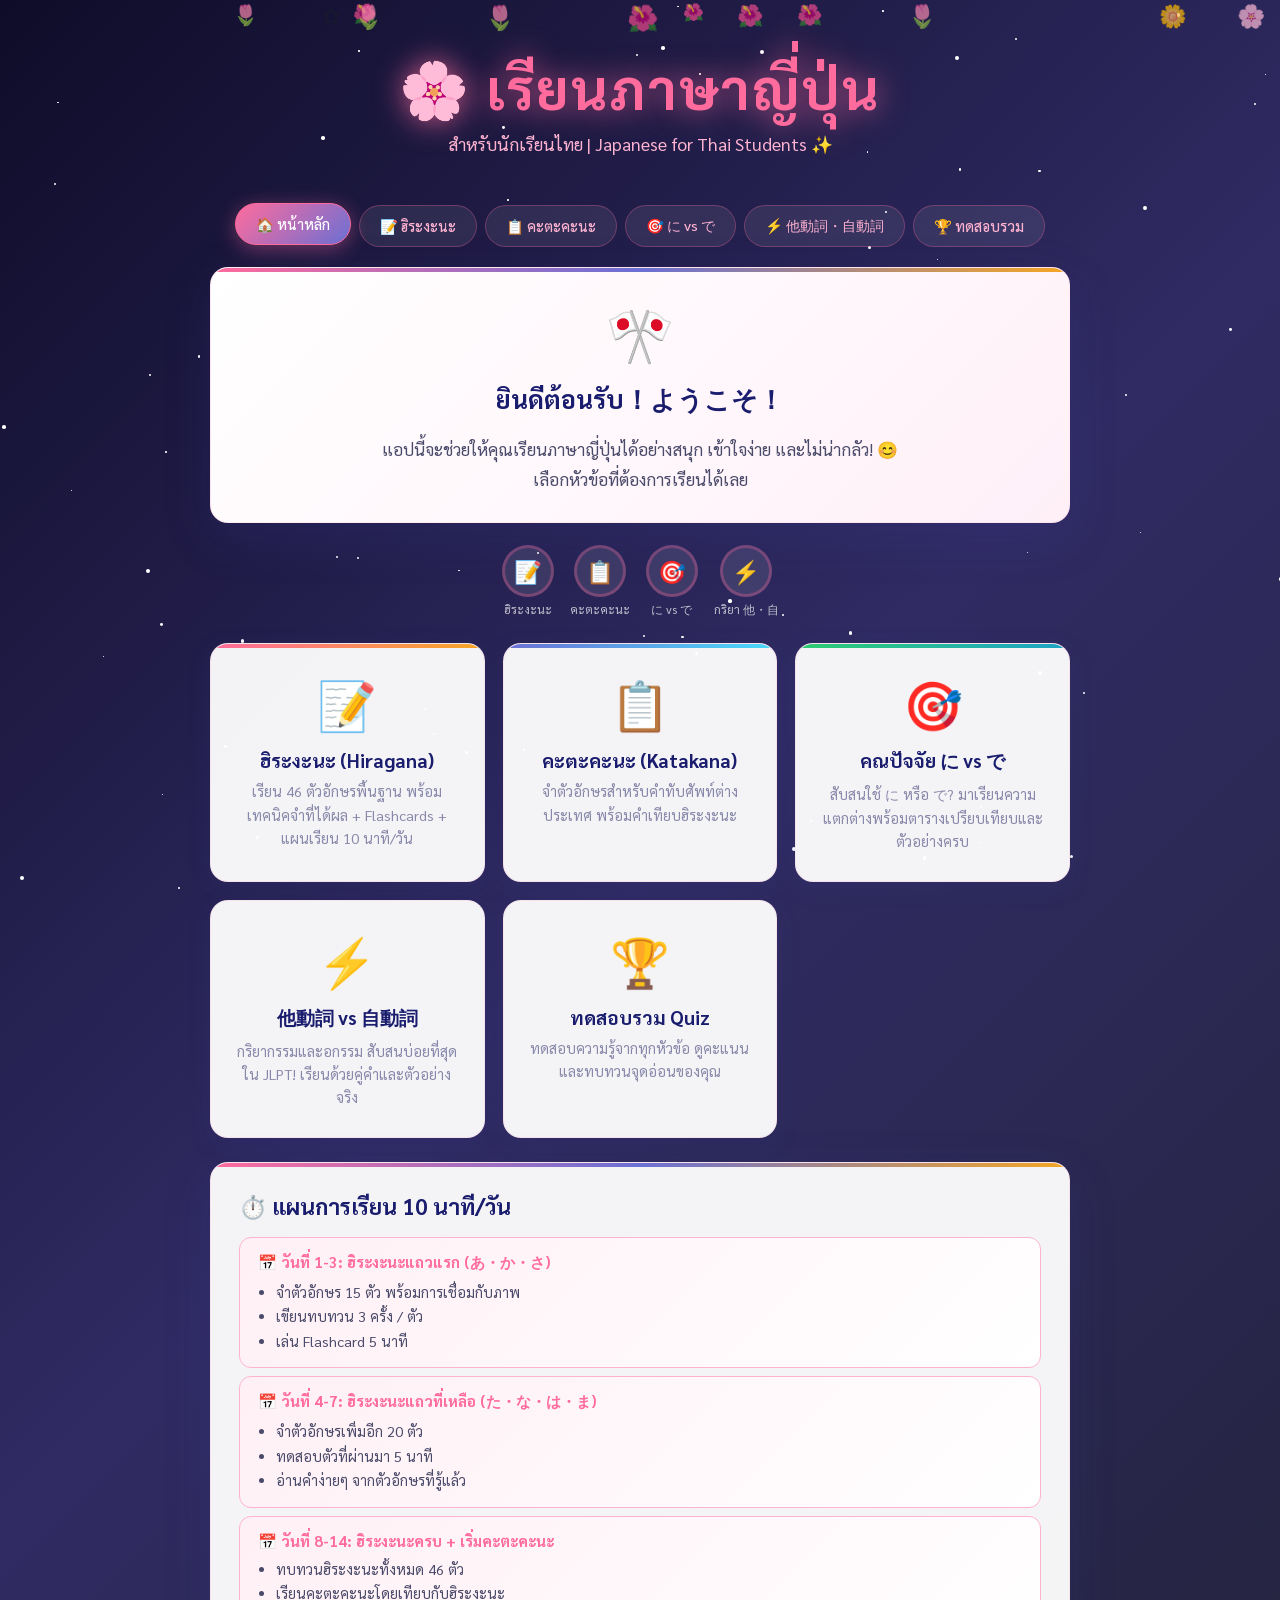
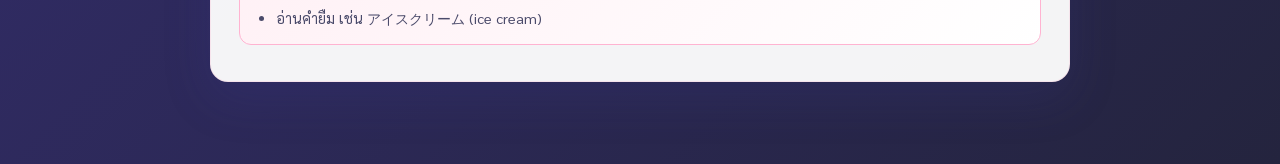
==== index.html @ fae82754 "init" ====
<!DOCTYPE html>
<html lang="th">
<head>
<meta charset="UTF-8">
<meta name="viewport" content="width=device-width, initial-scale=1.0">
<title>🌸 เรียนภาษาญี่ปุ่น - Japanese for Thai Students</title>
<link href="https://fonts.googleapis.com/css2?family=Noto+Sans+Thai:wght@300;400;500;600;700&family=Noto+Sans+JP:wght@300;400;500;700&family=Sarabun:wght@300;400;500;600;700&display=swap" rel="stylesheet">
<style>
  :root {
    --sakura: #FF6B9D;
    --sakura-light: #FFB3D1;
    --sakura-pale: #FFF0F5;
    --indigo: #3B3F99;
    --indigo-deep: #1A1D6E;
    --indigo-light: #6B70D4;
    --gold: #F5A623;
    --gold-light: #FDD57E;
    --jade: #2ECC71;
    --jade-light: #A8F0C6;
    --coral: #FF6348;
    --sky: #48DBFB;
    --sky-dark: #1BA3C6;
    --cream: #FFFDF7;
    --text-dark: #1A1A2E;
    --text-mid: #4A4A6A;
    --text-light: #8888AA;
    --white: #FFFFFF;
    --shadow-sm: 0 2px 8px rgba(59,63,153,0.10);
    --shadow-md: 0 6px 24px rgba(59,63,153,0.14);
    --shadow-lg: 0 16px 48px rgba(59,63,153,0.18);
    --radius: 18px;
    --radius-sm: 10px;
  }

  * { margin: 0; padding: 0; box-sizing: border-box; }

  body {
    font-family: 'Sarabun', 'Noto Sans Thai', sans-serif;
    background: linear-gradient(135deg, #0F0C29 0%, #302B63 50%, #24243e 100%);
    min-height: 100vh;
    color: var(--text-dark);
    overflow-x: hidden;
  }

  /* ===== STARS BACKGROUND ===== */
  .stars {
    position: fixed;
    top: 0; left: 0;
    width: 100%; height: 100%;
    pointer-events: none;
    z-index: 0;
  }
  .star {
    position: absolute;
    background: white;
    border-radius: 50%;
    animation: twinkle var(--d, 3s) ease-in-out infinite alternate;
  }

  @keyframes twinkle {
    0% { opacity: 0.1; transform: scale(1); }
    100% { opacity: 0.9; transform: scale(1.4); }
  }

  /* ===== SAKURA PETALS ===== */
  .petal {
    position: fixed;
    font-size: 18px;
    animation: fall linear infinite;
    pointer-events: none;
    z-index: 1;
    opacity: 0.7;
  }
  @keyframes fall {
    0% { transform: translateY(-60px) rotate(0deg); opacity: 0.8; }
    100% { transform: translateY(110vh) rotate(360deg); opacity: 0; }
  }

  /* ===== MAIN LAYOUT ===== */
  .app {
    position: relative;
    z-index: 2;
    min-height: 100vh;
  }

  /* ===== HEADER ===== */
  header {
    text-align: center;
    padding: 50px 20px 30px;
    animation: fadeInDown 0.8s ease;
  }

  @keyframes fadeInDown {
    from { opacity: 0; transform: translateY(-30px); }
    to { opacity: 1; transform: translateY(0); }
  }

  .logo {
    font-size: clamp(2rem, 5vw, 3.5rem);
    font-weight: 700;
    color: var(--white);
    text-shadow: 0 0 30px rgba(255,107,157,0.8);
    letter-spacing: 2px;
    margin-bottom: 8px;
  }
  .logo span { color: var(--sakura); }

  .subtitle {
    color: var(--sakura-light);
    font-size: 1.1rem;
    margin-bottom: 20px;
    font-weight: 400;
  }

  /* ===== NAVIGATION TABS ===== */
  .nav-tabs {
    display: flex;
    justify-content: center;
    gap: 8px;
    padding: 0 20px 20px;
    flex-wrap: wrap;
    animation: fadeIn 1s ease 0.3s both;
  }

  @keyframes fadeIn {
    from { opacity: 0; transform: translateY(20px); }
    to { opacity: 1; transform: translateY(0); }
  }

  .tab-btn {
    background: rgba(255,255,255,0.08);
    border: 1.5px solid rgba(255,107,157,0.3);
    color: var(--sakura-light);
    padding: 10px 20px;
    border-radius: 50px;
    cursor: pointer;
    font-family: 'Sarabun', sans-serif;
    font-size: 0.9rem;
    font-weight: 500;
    transition: all 0.3s ease;
    backdrop-filter: blur(8px);
    white-space: nowrap;
  }
  .tab-btn:hover, .tab-btn.active {
    background: linear-gradient(135deg, var(--sakura), var(--indigo-light));
    border-color: var(--sakura);
    color: white;
    box-shadow: 0 4px 20px rgba(255,107,157,0.4);
    transform: translateY(-2px);
  }

  /* ===== CONTENT SECTIONS ===== */
  .content {
    padding: 0 20px 60px;
    max-width: 900px;
    margin: 0 auto;
  }

  .section {
    display: none;
    animation: sectionIn 0.5s ease;
  }
  .section.active { display: block; }

  @keyframes sectionIn {
    from { opacity: 0; transform: translateY(20px); }
    to { opacity: 1; transform: translateY(0); }
  }

  /* ===== CARD ===== */
  .card {
    background: rgba(255,255,255,0.95);
    border-radius: var(--radius);
    padding: 28px;
    margin-bottom: 22px;
    box-shadow: var(--shadow-lg);
    border: 1px solid rgba(255,107,157,0.12);
    position: relative;
    overflow: hidden;
  }
  .card::before {
    content: '';
    position: absolute;
    top: 0; left: 0;
    width: 100%; height: 4px;
    background: linear-gradient(90deg, var(--sakura), var(--indigo-light), var(--gold));
  }

  .card-title {
    font-size: 1.4rem;
    font-weight: 700;
    color: var(--indigo-deep);
    margin-bottom: 16px;
    display: flex;
    align-items: center;
    gap: 10px;
  }

  .card-subtitle {
    font-size: 1.05rem;
    color: var(--text-mid);
    font-weight: 600;
    margin: 16px 0 10px;
  }

  p { color: var(--text-mid); line-height: 1.8; margin-bottom: 10px; font-size: 1rem; }

  /* ===== HIRAGANA / KATAKANA CHART ===== */
  .kana-grid {
    display: grid;
    grid-template-columns: repeat(auto-fill, minmax(64px, 1fr));
    gap: 8px;
    margin: 16px 0;
  }

  .kana-cell {
    background: linear-gradient(135deg, var(--sakura-pale), #fff);
    border: 1.5px solid var(--sakura-light);
    border-radius: 12px;
    padding: 10px 4px 6px;
    text-align: center;
    cursor: pointer;
    transition: all 0.25s ease;
    position: relative;
  }
  .kana-cell:hover {
    background: linear-gradient(135deg, var(--sakura), #FF8EC7);
    color: white;
    transform: scale(1.12);
    box-shadow: 0 6px 18px rgba(255,107,157,0.4);
    z-index: 5;
  }
  .kana-cell .jp {
    font-family: 'Noto Sans JP', sans-serif;
    font-size: 1.5rem;
    display: block;
    line-height: 1;
    color: var(--indigo-deep);
    font-weight: 500;
  }
  .kana-cell:hover .jp { color: white; }
  .kana-cell .rom {
    font-size: 0.7rem;
    color: var(--sakura);
    font-weight: 600;
    margin-top: 2px;
    display: block;
  }
  .kana-cell:hover .rom { color: rgba(255,255,255,0.9); }

  .kana-group-label {
    font-size: 0.8rem;
    font-weight: 700;
    color: var(--indigo);
    text-transform: uppercase;
    letter-spacing: 1px;
    margin: 18px 0 6px;
    padding: 4px 10px;
    background: var(--sakura-pale);
    border-radius: 6px;
    display: inline-block;
  }

  /* ===== FLASHCARD ===== */
  .flashcard-area {
    display: flex;
    flex-direction: column;
    align-items: center;
    gap: 18px;
    padding: 10px 0;
  }

  .flashcard {
    width: 100%;
    max-width: 320px;
    height: 200px;
    perspective: 1000px;
    cursor: pointer;
  }
  .flashcard-inner {
    position: relative;
    width: 100%;
    height: 100%;
    transition: transform 0.6s ease;
    transform-style: preserve-3d;
  }
  .flashcard.flipped .flashcard-inner {
    transform: rotateY(180deg);
  }
  .flashcard-front, .flashcard-back {
    position: absolute;
    width: 100%;
    height: 100%;
    backface-visibility: hidden;
    border-radius: 18px;
    display: flex;
    flex-direction: column;
    align-items: center;
    justify-content: center;
    box-shadow: var(--shadow-md);
  }
  .flashcard-front {
    background: linear-gradient(135deg, var(--sakura), var(--indigo-light));
    color: white;
  }
  .flashcard-back {
    background: linear-gradient(135deg, var(--indigo), var(--indigo-deep));
    color: white;
    transform: rotateY(180deg);
  }
  .flashcard-front .jp-big {
    font-family: 'Noto Sans JP', sans-serif;
    font-size: 5rem;
    font-weight: 300;
    line-height: 1;
  }
  .flashcard-back .rom-big {
    font-size: 2.4rem;
    font-weight: 700;
    margin-bottom: 8px;
    color: var(--gold-light);
  }
  .flashcard-back .meaning {
    font-size: 1rem;
    color: rgba(255,255,255,0.8);
  }
  .flashcard-hint {
    font-size: 0.8rem;
    color: rgba(255,255,255,0.6);
    margin-top: 10px;
  }

  .fc-controls {
    display: flex;
    gap: 12px;
    flex-wrap: wrap;
    justify-content: center;
  }

  .progress-bar-wrap {
    width: 100%;
    max-width: 320px;
    background: rgba(0,0,0,0.08);
    border-radius: 8px;
    height: 8px;
    overflow: hidden;
  }
  .progress-bar-fill {
    height: 100%;
    background: linear-gradient(90deg, var(--sakura), var(--gold));
    border-radius: 8px;
    transition: width 0.4s ease;
  }
  .fc-count { font-size: 0.9rem; color: var(--text-light); }

  /* ===== TABLE ===== */
  .compare-table {
    width: 100%;
    border-collapse: collapse;
    margin: 16px 0;
    font-size: 0.95rem;
  }
  .compare-table th {
    background: linear-gradient(135deg, var(--indigo), var(--indigo-light));
    color: white;
    padding: 12px 16px;
    text-align: left;
    font-weight: 600;
    font-size: 0.95rem;
  }
  .compare-table th:first-child { border-radius: 10px 0 0 0; }
  .compare-table th:last-child { border-radius: 0 10px 0 0; }
  .compare-table td {
    padding: 11px 16px;
    border-bottom: 1px solid rgba(59,63,153,0.08);
    color: var(--text-mid);
    vertical-align: top;
    line-height: 1.7;
  }
  .compare-table tr:nth-child(even) td { background: var(--sakura-pale); }
  .compare-table tr:hover td { background: #FFF0F5; }
  .jp-text {
    font-family: 'Noto Sans JP', sans-serif;
    color: var(--indigo-deep);
    font-weight: 500;
    font-size: 1.05rem;
  }
  .highlight-ni {
    background: linear-gradient(135deg, #FFE0EC, #FFB3D1);
    color: var(--sakura);
    font-weight: 700;
    padding: 2px 8px;
    border-radius: 6px;
    font-family: 'Noto Sans JP', sans-serif;
  }
  .highlight-de {
    background: linear-gradient(135deg, #E0EBFF, #B3C8FF);
    color: var(--indigo);
    font-weight: 700;
    padding: 2px 8px;
    border-radius: 6px;
    font-family: 'Noto Sans JP', sans-serif;
  }
  .highlight-wo {
    background: linear-gradient(135deg, #E0FFF0, #A8F0C6);
    color: #1a7a4a;
    font-weight: 700;
    padding: 2px 8px;
    border-radius: 6px;
    font-family: 'Noto Sans JP', sans-serif;
  }
  .highlight-ga {
    background: linear-gradient(135deg, #FFF3E0, #FFD79A);
    color: #a05000;
    font-weight: 700;
    padding: 2px 8px;
    border-radius: 6px;
    font-family: 'Noto Sans JP', sans-serif;
  }

  /* ===== EXAMPLE SENTENCE BOX ===== */
  .example-box {
    background: linear-gradient(135deg, #F8F0FF, #EEF0FF);
    border-left: 4px solid var(--indigo-light);
    border-radius: 0 12px 12px 0;
    padding: 14px 18px;
    margin: 10px 0;
  }
  .example-box .jp-sent {
    font-family: 'Noto Sans JP', sans-serif;
    font-size: 1.2rem;
    color: var(--indigo-deep);
    font-weight: 500;
    display: block;
    margin-bottom: 4px;
  }
  .example-box .romaji {
    font-size: 0.9rem;
    color: var(--sakura);
    font-weight: 600;
    display: block;
    margin-bottom: 4px;
  }
  .example-box .thai-meaning {
    font-size: 0.95rem;
    color: var(--text-mid);
    display: block;
  }

  /* ===== TIP BOX ===== */
  .tip-box {
    background: linear-gradient(135deg, #FFFBEA, #FFF3C4);
    border: 1.5px solid var(--gold);
    border-radius: 12px;
    padding: 14px 18px;
    margin: 12px 0;
    display: flex;
    gap: 10px;
    align-items: flex-start;
  }
  .tip-icon { font-size: 1.3rem; flex-shrink: 0; margin-top: 2px; }
  .tip-content { font-size: 0.95rem; color: var(--text-mid); line-height: 1.7; }

  .warning-box {
    background: linear-gradient(135deg, #FFF5F5, #FFE0E0);
    border: 1.5px solid #FF6B6B;
    border-radius: 12px;
    padding: 14px 18px;
    margin: 12px 0;
    display: flex;
    gap: 10px;
    align-items: flex-start;
  }

  /* ===== QUIZ ===== */
  .quiz-card {
    background: linear-gradient(135deg, var(--indigo-deep), var(--indigo));
    border-radius: var(--radius);
    padding: 28px;
    margin-bottom: 16px;
    color: white;
  }
  .quiz-question {
    font-size: 1.2rem;
    font-weight: 600;
    margin-bottom: 20px;
    line-height: 1.6;
    color: white;
  }
  .quiz-jp {
    font-family: 'Noto Sans JP', sans-serif;
    font-size: 1.6rem;
    color: var(--gold-light);
    display: block;
    margin: 8px 0 4px;
  }
  .quiz-options {
    display: grid;
    grid-template-columns: 1fr 1fr;
    gap: 10px;
    margin-top: 16px;
  }
  .quiz-opt {
    background: rgba(255,255,255,0.1);
    border: 1.5px solid rgba(255,255,255,0.25);
    color: white;
    padding: 12px 16px;
    border-radius: 10px;
    cursor: pointer;
    font-family: 'Sarabun', sans-serif;
    font-size: 1rem;
    transition: all 0.2s ease;
    text-align: left;
    line-height: 1.5;
  }
  .quiz-opt:hover:not(:disabled) {
    background: rgba(255,107,157,0.3);
    border-color: var(--sakura);
    transform: translateY(-1px);
  }
  .quiz-opt.correct {
    background: rgba(46,204,113,0.3);
    border-color: var(--jade);
  }
  .quiz-opt.wrong {
    background: rgba(255,99,72,0.3);
    border-color: var(--coral);
  }
  .quiz-feedback {
    margin-top: 14px;
    padding: 12px 16px;
    border-radius: 10px;
    font-size: 0.95rem;
    line-height: 1.6;
    display: none;
  }
  .quiz-feedback.show { display: block; }
  .quiz-feedback.correct-fb {
    background: rgba(46,204,113,0.2);
    border: 1px solid var(--jade);
    color: #a8f0c6;
  }
  .quiz-feedback.wrong-fb {
    background: rgba(255,99,72,0.2);
    border: 1px solid var(--coral);
    color: #ffc4bc;
  }

  .quiz-score-display {
    text-align: center;
    padding: 20px;
    background: linear-gradient(135deg, var(--sakura), var(--indigo-light));
    border-radius: var(--radius);
    color: white;
    margin-bottom: 16px;
  }
  .score-number {
    font-size: 3rem;
    font-weight: 700;
    display: block;
  }

  /* ===== BUTTONS ===== */
  .btn {
    display: inline-flex;
    align-items: center;
    gap: 8px;
    padding: 12px 24px;
    border-radius: 50px;
    border: none;
    cursor: pointer;
    font-family: 'Sarabun', sans-serif;
    font-size: 1rem;
    font-weight: 600;
    transition: all 0.3s ease;
    text-decoration: none;
  }
  .btn-primary {
    background: linear-gradient(135deg, var(--sakura), #FF4499);
    color: white;
    box-shadow: 0 4px 16px rgba(255,107,157,0.4);
  }
  .btn-primary:hover {
    transform: translateY(-2px);
    box-shadow: 0 8px 24px rgba(255,107,157,0.55);
  }
  .btn-secondary {
    background: linear-gradient(135deg, var(--indigo), var(--indigo-light));
    color: white;
    box-shadow: 0 4px 16px rgba(59,63,153,0.3);
  }
  .btn-secondary:hover {
    transform: translateY(-2px);
    box-shadow: 0 8px 24px rgba(59,63,153,0.4);
  }
  .btn-outline {
    background: transparent;
    border: 2px solid var(--sakura-light);
    color: var(--text-mid);
  }
  .btn-outline:hover {
    background: var(--sakura-pale);
    border-color: var(--sakura);
  }

  /* ===== VERB PAIR GRID ===== */
  .verb-pair {
    display: grid;
    grid-template-columns: 1fr 1fr;
    gap: 10px;
    margin: 10px 0;
  }
  .verb-box {
    border-radius: 12px;
    padding: 14px;
    text-align: center;
  }
  .verb-box.transitive {
    background: linear-gradient(135deg, #FFE0EC, #FFB3D1);
    border: 1.5px solid var(--sakura);
  }
  .verb-box.intransitive {
    background: linear-gradient(135deg, #E0EBFF, #B3C8FF);
    border: 1.5px solid var(--indigo-light);
  }
  .verb-box .vb-label {
    font-size: 0.75rem;
    font-weight: 700;
    letter-spacing: 1px;
    margin-bottom: 6px;
    display: block;
  }
  .verb-box.transitive .vb-label { color: var(--sakura); }
  .verb-box.intransitive .vb-label { color: var(--indigo); }
  .verb-box .vb-jp {
    font-family: 'Noto Sans JP', sans-serif;
    font-size: 1.6rem;
    color: var(--indigo-deep);
    display: block;
    margin-bottom: 4px;
  }
  .verb-box .vb-rom {
    font-size: 0.8rem;
    color: var(--text-mid);
    display: block;
  }
  .verb-box .vb-meaning {
    font-size: 0.85rem;
    color: var(--text-mid);
    display: block;
    margin-top: 4px;
  }

  /* ===== BADGE ===== */
  .badge {
    display: inline-block;
    padding: 3px 10px;
    border-radius: 20px;
    font-size: 0.78rem;
    font-weight: 700;
    letter-spacing: 0.5px;
  }
  .badge-ni { background: var(--sakura-pale); color: var(--sakura); border: 1px solid var(--sakura-light); }
  .badge-de { background: #EEF0FF; color: var(--indigo); border: 1px solid var(--indigo-light); }
  .badge-jlpt { background: linear-gradient(135deg, var(--gold-light), #FFE599); color: #7a5500; border: 1px solid var(--gold); }

  /* ===== PROGRESS TRACKER ===== */
  .topic-progress {
    display: flex;
    justify-content: center;
    gap: 16px;
    margin-bottom: 20px;
    flex-wrap: wrap;
  }
  .tp-item {
    display: flex;
    flex-direction: column;
    align-items: center;
    gap: 4px;
    cursor: pointer;
    transition: all 0.3s ease;
  }
  .tp-circle {
    width: 52px;
    height: 52px;
    border-radius: 50%;
    display: flex;
    align-items: center;
    justify-content: center;
    font-size: 1.4rem;
    transition: all 0.3s ease;
    border: 3px solid transparent;
  }
  .tp-item.done .tp-circle {
    background: linear-gradient(135deg, var(--jade), #27ae60);
    border-color: var(--jade);
    box-shadow: 0 4px 16px rgba(46,204,113,0.4);
  }
  .tp-item:not(.done) .tp-circle {
    background: rgba(255,255,255,0.1);
    border-color: rgba(255,107,157,0.3);
  }
  .tp-label { font-size: 0.75rem; color: rgba(255,255,255,0.7); text-align: center; max-width: 70px; }

  /* ===== DAILY STUDY PLAN ===== */
  .study-day {
    background: linear-gradient(135deg, var(--sakura-pale), #fff);
    border: 1.5px solid var(--sakura-light);
    border-radius: 12px;
    padding: 14px 18px;
    margin: 8px 0;
  }
  .study-day-title {
    font-weight: 700;
    color: var(--sakura);
    font-size: 0.95rem;
    margin-bottom: 6px;
    display: flex;
    align-items: center;
    gap: 6px;
  }
  .study-day ul { padding-left: 18px; }
  .study-day ul li { color: var(--text-mid); font-size: 0.9rem; line-height: 1.7; }

  /* ===== WRITING STROKE ORDER ===== */
  .stroke-grid {
    display: flex;
    gap: 12px;
    flex-wrap: wrap;
    margin: 12px 0;
  }
  .stroke-card {
    width: 90px;
    background: linear-gradient(135deg, #fff, var(--sakura-pale));
    border: 1.5px solid var(--sakura-light);
    border-radius: 12px;
    padding: 12px 8px;
    text-align: center;
    cursor: pointer;
    transition: all 0.3s ease;
  }
  .stroke-card:hover {
    transform: scale(1.08);
    box-shadow: 0 6px 20px rgba(255,107,157,0.3);
    background: linear-gradient(135deg, var(--sakura), #FF8EC7);
    border-color: var(--sakura);
  }
  .stroke-card:hover * { color: white !important; }
  .stroke-card .sc-jp {
    font-family: 'Noto Sans JP', sans-serif;
    font-size: 2.5rem;
    display: block;
    color: var(--indigo-deep);
  }
  .stroke-card .sc-rom { font-size: 0.85rem; color: var(--sakura); font-weight: 600; }
  .stroke-card .sc-word { font-size: 0.75rem; color: var(--text-light); }

  /* ===== PARTICLE DIAGRAM ===== */
  .particle-diagram {
    display: flex;
    align-items: stretch;
    gap: 12px;
    margin: 16px 0;
    flex-wrap: wrap;
  }
  .pd-box {
    flex: 1;
    min-width: 200px;
    border-radius: 14px;
    padding: 18px;
    position: relative;
  }
  .pd-ni {
    background: linear-gradient(135deg, #FFF0F5, #FFD6E8);
    border: 2px solid var(--sakura);
  }
  .pd-de {
    background: linear-gradient(135deg, #EEF0FF, #D6DCFF);
    border: 2px solid var(--indigo-light);
  }
  .pd-title {
    font-size: 2rem;
    font-family: 'Noto Sans JP', sans-serif;
    font-weight: 700;
    display: block;
    margin-bottom: 4px;
  }
  .pd-ni .pd-title { color: var(--sakura); }
  .pd-de .pd-title { color: var(--indigo); }
  .pd-rom { font-size: 0.85rem; color: var(--text-light); margin-bottom: 10px; display: block; }
  .pd-uses li {
    font-size: 0.88rem;
    color: var(--text-mid);
    line-height: 1.7;
    margin-bottom: 3px;
  }

  /* ===== ANIMATIONS ===== */
  @keyframes bounce {
    0%,100% { transform: translateY(0); }
    50% { transform: translateY(-8px); }
  }
  .bounce { animation: bounce 2s ease infinite; }

  @keyframes pulse {
    0%,100% { opacity: 1; }
    50% { opacity: 0.6; }
  }

  .emoji-big { font-size: 2rem; }

  /* ===== RESPONSIVE ===== */
  @media (max-width: 600px) {
    .quiz-options { grid-template-columns: 1fr; }
    .verb-pair { grid-template-columns: 1fr; }
    .particle-diagram { flex-direction: column; }
    .kana-grid { grid-template-columns: repeat(auto-fill, minmax(52px, 1fr)); }
  }

  /* ===== SCROLLBAR ===== */
  ::-webkit-scrollbar { width: 6px; }
  ::-webkit-scrollbar-track { background: transparent; }
  ::-webkit-scrollbar-thumb { background: var(--sakura); border-radius: 3px; }

  /* ===== VISUAL ASSOCIATION BOX ===== */
  .assoc-box {
    display: flex;
    align-items: center;
    gap: 16px;
    background: linear-gradient(135deg, #FFF9F0, #FFF3E0);
    border: 1.5px solid var(--gold);
    border-radius: 14px;
    padding: 14px 18px;
    margin: 10px 0;
  }
  .assoc-jp {
    font-family: 'Noto Sans JP', sans-serif;
    font-size: 3rem;
    color: var(--indigo-deep);
    line-height: 1;
    min-width: 60px;
    text-align: center;
  }
  .assoc-desc { flex: 1; }
  .assoc-desc .assoc-title { font-weight: 700; color: var(--gold); margin-bottom: 4px; font-size: 0.95rem; }
  .assoc-desc p { font-size: 0.9rem; color: var(--text-mid); margin: 0; }

  .section-divider {
    height: 2px;
    background: linear-gradient(90deg, transparent, var(--sakura-light), transparent);
    margin: 24px 0;
    border-radius: 2px;
  }

  .home-grid {
    display: grid;
    grid-template-columns: repeat(auto-fit, minmax(240px, 1fr));
    gap: 18px;
    margin: 24px 0;
  }
  .home-card {
    background: rgba(255,255,255,0.95);
    border-radius: var(--radius);
    padding: 28px 22px;
    text-align: center;
    cursor: pointer;
    transition: all 0.3s ease;
    box-shadow: var(--shadow-md);
    border: 1px solid rgba(255,107,157,0.12);
    position: relative;
    overflow: hidden;
  }
  .home-card::before {
    content: '';
    position: absolute;
    top: 0; left: 0; right: 0; height: 4px;
  }
  .home-card:nth-child(1)::before { background: linear-gradient(90deg, var(--sakura), var(--gold)); }
  .home-card:nth-child(2)::before { background: linear-gradient(90deg, var(--indigo-light), var(--sky)); }
  .home-card:nth-child(3)::before { background: linear-gradient(90deg, var(--jade), var(--sky-dark)); }
  .home-card:hover {
    transform: translateY(-6px);
    box-shadow: var(--shadow-lg);
  }
  .home-card .hc-icon { font-size: 3rem; margin-bottom: 12px; display: block; }
  .home-card .hc-title { font-size: 1.2rem; font-weight: 700; color: var(--indigo-deep); margin-bottom: 8px; }
  .home-card .hc-desc { font-size: 0.9rem; color: var(--text-light); line-height: 1.6; }

</style>
</head>
<body>

<!-- Stars -->
<div class="stars" id="stars"></div>

<!-- Petals -->
<div id="petals"></div>

<div class="app">
  <header>
    <div class="logo">🌸 <span>เรียนภาษาญี่ปุ่น</span></div>
    <div class="subtitle">สำหรับนักเรียนไทย | Japanese for Thai Students ✨</div>
  </header>

  <!-- NAV TABS -->
  <div class="nav-tabs">
    <button class="tab-btn active" onclick="showSection('home')">🏠 หน้าหลัก</button>
    <button class="tab-btn" onclick="showSection('hiragana')">📝 ฮิระงะนะ</button>
    <button class="tab-btn" onclick="showSection('katakana')">📋 คะตะคะนะ</button>
    <button class="tab-btn" onclick="showSection('particles')">🎯 に vs で</button>
    <button class="tab-btn" onclick="showSection('verbs')">⚡ 他動詞・自動詞</button>
    <button class="tab-btn" onclick="showSection('quiz')">🏆 ทดสอบรวม</button>
  </div>

  <div class="content">

    <!-- ============ HOME ============ -->
    <div class="section active" id="home">
      <div class="card" style="text-align:center; background: linear-gradient(135deg, #fff, #FFF0F8);">
        <div style="font-size:3.5rem; margin-bottom:12px;">🎌</div>
        <div class="card-title" style="justify-content:center; font-size:1.6rem;">ยินดีต้อนรับ！ようこそ！</div>
        <p style="font-size:1.05rem; max-width:560px; margin:0 auto;">แอปนี้จะช่วยให้คุณเรียนภาษาญี่ปุ่นได้อย่างสนุก เข้าใจง่าย และไม่น่ากลัว! 😊<br>เลือกหัวข้อที่ต้องการเรียนได้เลย</p>
      </div>

      <!-- Progress -->
      <div class="topic-progress" id="topicProgress">
        <div class="tp-item" onclick="showSection('hiragana')">
          <div class="tp-circle">📝</div>
          <div class="tp-label">ฮิระงะนะ</div>
        </div>
        <div class="tp-item" onclick="showSection('katakana')">
          <div class="tp-circle">📋</div>
          <div class="tp-label">คะตะคะนะ</div>
        </div>
        <div class="tp-item" onclick="showSection('particles')">
          <div class="tp-circle">🎯</div>
          <div class="tp-label">に vs で</div>
        </div>
        <div class="tp-item" onclick="showSection('verbs')">
          <div class="tp-circle">⚡</div>
          <div class="tp-label">กริยา 他・自</div>
        </div>
      </div>

      <div class="home-grid">
        <div class="home-card" onclick="showSection('hiragana')">
          <span class="hc-icon">📝</span>
          <div class="hc-title">ฮิระงะนะ (Hiragana)</div>
          <div class="hc-desc">เรียน 46 ตัวอักษรพื้นฐาน พร้อมเทคนิคจำที่ได้ผล + Flashcards + แผนเรียน 10 นาที/วัน</div>
        </div>
        <div class="home-card" onclick="showSection('katakana')">
          <span class="hc-icon">📋</span>
          <div class="hc-title">คะตะคะนะ (Katakana)</div>
          <div class="hc-desc">จำตัวอักษรสำหรับคำทับศัพท์ต่างประเทศ พร้อมคำเทียบฮิระงะนะ</div>
        </div>
        <div class="home-card" onclick="showSection('particles')">
          <span class="hc-icon">🎯</span>
          <div class="hc-title">คณปัจจัย に vs で</div>
          <div class="hc-desc">สับสนใช้ に หรือ で? มาเรียนความแตกต่างพร้อมตารางเปรียบเทียบและตัวอย่างครบ</div>
        </div>
        <div class="home-card" onclick="showSection('verbs')">
          <span class="hc-icon">⚡</span>
          <div class="hc-title">他動詞 vs 自動詞</div>
          <div class="hc-desc">กริยากรรมและอกรรม สับสนบ่อยที่สุดใน JLPT! เรียนด้วยคู่คำและตัวอย่างจริง</div>
        </div>
        <div class="home-card" onclick="showSection('quiz')">
          <span class="hc-icon">🏆</span>
          <div class="hc-title">ทดสอบรวม Quiz</div>
          <div class="hc-desc">ทดสอบความรู้จากทุกหัวข้อ ดูคะแนน และทบทวนจุดอ่อนของคุณ</div>
        </div>
      </div>

      <div class="card">
        <div class="card-title">⏱️ แผนการเรียน 10 นาที/วัน</div>
        <div class="study-day">
          <div class="study-day-title">📅 วันที่ 1-3: ฮิระงะนะแถวแรก (あ・か・さ)</div>
          <ul>
            <li>จำตัวอักษร 15 ตัว พร้อมการเชื่อมกับภาพ</li>
            <li>เขียนทบทวน 3 ครั้ง / ตัว</li>
            <li>เล่น Flashcard 5 นาที</li>
          </ul>
        </div>
        <div class="study-day">
          <div class="study-day-title">📅 วันที่ 4-7: ฮิระงะนะแถวที่เหลือ (た・な・は・ま)</div>
          <ul>
            <li>จำตัวอักษรเพิ่มอีก 20 ตัว</li>
            <li>ทดสอบตัวที่ผ่านมา 5 นาที</li>
            <li>อ่านคำง่ายๆ จากตัวอักษรที่รู้แล้ว</li>
          </ul>
        </div>
        <div class="study-day">
          <div class="study-day-title">📅 วันที่ 8-14: ฮิระงะนะครบ + เริ่มคะตะคะนะ</div>
          <ul>
            <li>ทบทวนฮิระงะนะทั้งหมด 46 ตัว</li>
            <li>เรียนคะตะคะนะโดยเทียบกับฮิระงะนะ</li>
            <li>อ่านคำยืม เช่น アイスクリーム (ice cream)</li>
          </ul>
        </div>
      </div>
    </div>

    <!-- ============ HIRAGANA ============ -->
    <div class="section" id="hiragana">
      <div class="card">
        <div class="card-title">📝 ฮิระงะนะ (Hiragana) - ひらがな</div>
        <p>ฮิระงะนะเป็นอักษรญี่ปุ่นพื้นฐานที่สุด ใช้เขียนคำภาษาญี่ปุ่นแท้ๆ เช่น คำกริยา คำคุณศัพท์ และอนุภาค มี <strong>46 ตัวอักษรหลัก</strong> ซึ่งแทนเสียงพยางค์</p>
        <div class="tip-box">
          <div class="tip-icon">💡</div>
          <div class="tip-content"><strong>เทคนิคจำง่าย:</strong> เรียนทีละ 5 ตัว แล้วทบทวนก่อนเรียนตัวใหม่ สมองจะจำได้ดีกว่าเรียนทีเดียวทั้งหมด!</div>
        </div>
      </div>

      <!-- Visual Associations -->
      <div class="card">
        <div class="card-title">🧠 เทคนิคจำด้วยภาพ (Visual Mnemonics)</div>
        <p>เชื่อมรูปตัวอักษรกับภาพหรือสิ่งที่คุ้นเคย จะช่วยให้จำได้นาน!</p>

        <div class="assoc-box">
          <div class="assoc-jp">あ</div>
          <div class="assoc-desc">
            <div class="assoc-title">あ = "a" | จำว่า: คนกำลังอ้าปาก</div>
            <p>รูปตัวอักษรดูเหมือนคนนั่งและอ้าปากพูดว่า "อา" ลองพูดเสียง <strong>"a"</strong> แล้วจินตนาการตามเลย!</p>
          </div>
        </div>
        <div class="assoc-box">
          <div class="assoc-jp">か</div>
          <div class="assoc-desc">
            <div class="assoc-title">か = "ka" | จำว่า: ไม้กางเขนมีหางชี้ขวา</div>
            <p>ลองนึกถึงรูปนกกำลังบิน เสียง <strong>"ka"</strong> เหมือน "คา" ในภาษาไทย</p>
          </div>
        </div>
        <div class="assoc-box">
          <div class="assoc-jp">さ</div>
          <div class="assoc-desc">
            <div class="assoc-title">さ = "sa" | จำว่า: ตัว S ม้วนขยักขย่อน</div>
            <p>เสียง <strong>"sa"</strong> เหมือน "ซา" รูปดูเหมือนสาหร่ายใต้น้ำ</p>
          </div>
        </div>
        <div class="assoc-box">
          <div class="assoc-jp">き</div>
          <div class="assoc-desc">
            <div class="assoc-title">き = "ki" | จำว่า: กุญแจ (key)</div>
            <p>รูปดูคล้ายกุญแจที่มีฟัน เสียง <strong>"ki"</strong> ก็เหมือนต้นคำ "key" นั่นเอง!</p>
          </div>
        </div>
        <div class="assoc-box">
          <div class="assoc-jp">む</div>
          <div class="assoc-desc">
            <div class="assoc-title">む = "mu" | จำว่า: วัวมีเขา (moo)</div>
            <p>รูปดูคล้ายหัววัว เสียงวัวร้อง <strong>"mu"</strong> ก็คล้ายกัน! MOO → む</p>
          </div>
        </div>
      </div>

      <!-- Hiragana Chart -->
      <div class="card">
        <div class="card-title">📊 ตารางฮิระงะนะ (คลิกที่ตัวอักษรเพื่อฟัง)</div>
        <p style="font-size:0.9rem; color:var(--text-light);">คลิกที่ตัวอักษรเพื่อดูข้อมูล ✨</p>

        <div class="kana-group-label">แถว あ (a)</div>
        <div class="kana-grid" id="hiraGrid1"></div>

        <div class="kana-group-label">แถว か (ka)</div>
        <div class="kana-grid" id="hiraGrid2"></div>

        <div class="kana-group-label">แถว さ (sa)</div>
        <div class="kana-grid" id="hiraGrid3"></div>

        <div class="kana-group-label">แถว た (ta)</div>
        <div class="kana-grid" id="hiraGrid4"></div>

        <div class="kana-group-label">แถว な (na)</div>
        <div class="kana-grid" id="hiraGrid5"></div>

        <div class="kana-group-label">แถว は (ha)</div>
        <div class="kana-grid" id="hiraGrid6"></div>

        <div class="kana-group-label">แถว ま (ma)</div>
        <div class="kana-grid" id="hiraGrid7"></div>

        <div class="kana-group-label">แถว や (ya)</div>
        <div class="kana-grid" id="hiraGrid8"></div>

        <div class="kana-group-label">แถว ら (ra)</div>
        <div class="kana-grid" id="hiraGrid9"></div>

        <div class="kana-group-label">แถว わ・ん</div>
        <div class="kana-grid" id="hiraGrid10"></div>
      </div>

      <!-- Flashcards -->
      <div class="card">
        <div class="card-title">🃏 Flashcard ฝึกจำ</div>
        <div class="flashcard-area">
          <div class="fc-count" id="hiraFCCount">ตัวที่ 1 / 46</div>
          <div class="progress-bar-wrap">
            <div class="progress-bar-fill" id="hiraFCProgress" style="width:2%"></div>
          </div>
          <div class="flashcard" id="hiraFC" onclick="flipFC('hira')">
            <div class="flashcard-inner">
              <div class="flashcard-front">
                <span class="jp-big" id="hiraFCFront">あ</span>
                <span class="flashcard-hint">แตะเพื่อดูคำตอบ 👆</span>
              </div>
              <div class="flashcard-back">
                <span class="rom-big" id="hiraFCRom">a</span>
                <span class="meaning" id="hiraFCMeaning">เสียง "อา"</span>
              </div>
            </div>
          </div>
          <div class="fc-controls">
            <button class="btn btn-outline" onclick="prevFC('hira')">⬅ ก่อนหน้า</button>
            <button class="btn btn-primary" onclick="nextFC('hira')">ถัดไป ➡</button>
            <button class="btn btn-secondary" onclick="shuffleFC('hira')">🔀 สุ่ม</button>
          </div>
        </div>
      </div>

      <!-- Common Mistakes -->
      <div class="card">
        <div class="card-title">⚠️ ตัวอักษรที่สับสนบ่อย</div>
        <table class="compare-table">
          <tr>
            <th>คู่สับสน</th><th>วิธีแยก</th>
          </tr>
          <tr>
            <td><span class="jp-text">さ vs き</span></td>
            <td>さ มีเส้นบนยาวกว่าและม้วนลง | き มีเส้น 4 เส้น มีหางด้านขวา</td>
          </tr>
          <tr>
            <td><span class="jp-text">ね vs れ</span></td>
            <td>ね มีวงกลมที่หาง = "ね" จำว่า "neコ" แมวมีหางงอ | れ ไม่มีวงกลม</td>
          </tr>
          <tr>
            <td><span class="jp-text">わ vs れ vs ね</span></td>
            <td>わ ส่วนบนโค้งเหมือน "w" | ね・れ ส่วนบนมีเส้นตรงตัดก่อน</td>
          </tr>
          <tr>
            <td><span class="jp-text">は vs ほ</span></td>
            <td>は มี 2 เส้นข้างขวา | ほ มี 3 ส่วน (คล้าย は แต่มีส่วนกลมเพิ่ม)</td>
          </tr>
          <tr>
            <td><span class="jp-text">ぬ vs め</span></td>
            <td>ぬ มีหางขดวนเต็มวง | め หางขดไม่ครบวง ดูเป็นรูปตา (eye/me)</td>
          </tr>
        </table>
      </div>

      <!-- Quiz H1 -->
      <div id="hiraQuiz"></div>
    </div>

    <!-- ============ KATAKANA ============ -->
    <div class="section" id="katakana">
      <div class="card">
        <div class="card-title">📋 คะตะคะนะ (Katakana) - カタカナ</div>
        <p>คะตะคะนะใช้เขียน<strong>คำยืมจากภาษาต่างประเทศ</strong> เช่น アイスクリーム (ice cream), コーヒー (coffee), テレビ (TV) รวมถึงชื่อต่างประเทศ เช่น タイ (ไทย)</p>
        <div class="tip-box">
          <div class="tip-icon">💡</div>
          <div class="tip-content"><strong>เคล็ดลับ:</strong> คะตะคะนะมีเสียงเดียวกับฮิระงะนะทุกตัว! รูปร่างคล้ายกัน แต่เหลี่ยมและตรงกว่า เรียนฮิระงะนะก่อนแล้วจะเรียนคะตะคะนะได้เร็วมาก</div>
        </div>
      </div>

      <div class="card">
        <div class="card-title">🔄 เปรียบเทียบ ฮิระงะนะ ↔ คะตะคะนะ</div>
        <table class="compare-table">
          <tr><th>ฮิระงะนะ</th><th>คะตะคะนะ</th><th>เสียง</th><th>จำง่ายๆ</th></tr>
          <tr>
            <td class="jp-text">あ</td><td class="jp-text">ア</td><td>a</td>
            <td>ア = มุมขวาของ あ ถูกตัดออก</td>
          </tr>
          <tr>
            <td class="jp-text">い</td><td class="jp-text">イ</td><td>i</td>
            <td>イ = เส้นตรงๆ ดูเหมือน "I" ตัวพิมพ์ใหญ่</td>
          </tr>
          <tr>
            <td class="jp-text">う</td><td class="jp-text">ウ</td><td>u</td>
            <td>ウ = รูปตัว U คว่ำ</td>
          </tr>
          <tr>
            <td class="jp-text">え</td><td class="jp-text">エ</td><td>e</td>
            <td>エ = เหมือนตัว E คอนกรีต (H shape)</td>
          </tr>
          <tr>
            <td class="jp-text">お</td><td class="jp-text">オ</td><td>o</td>
            <td>オ = บวกเส้นตรงเข้าไปในตัว エ</td>
          </tr>
          <tr>
            <td class="jp-text">か</td><td class="jp-text">カ</td><td>ka</td>
            <td>カ = ส่วนขวาของ か ถูกตัดออก</td>
          </tr>
          <tr>
            <td class="jp-text">き</td><td class="jp-text">キ</td><td>ki</td>
            <td>キ = เหมือน キ = เส้นแนวนอน 3 เส้น + เส้นแนวตั้ง</td>
          </tr>
          <tr>
            <td class="jp-text">く</td><td class="jp-text">ク</td><td>ku</td>
            <td>ク = เหมือนปากนกแต่มีเส้นยาวขึ้น</td>
          </tr>
          <tr>
            <td class="jp-text">さ</td><td class="jp-text">サ</td><td>sa</td>
            <td>サ = เส้นตรง 3 เส้นลงมา</td>
          </tr>
          <tr>
            <td class="jp-text">な</td><td class="jp-text">ナ</td><td>na</td>
            <td>ナ = ไม้กางเขนเล็กๆ "na" → "+" shape</td>
          </tr>
        </table>
      </div>

      <div class="card">
        <div class="card-title">📊 ตารางคะตะคะนะ</div>
        <div class="kana-group-label">แถว ア (a)</div>
        <div class="kana-grid" id="kataGrid1"></div>
        <div class="kana-group-label">แถว カ (ka)</div>
        <div class="kana-grid" id="kataGrid2"></div>
        <div class="kana-group-label">แถว サ (sa)</div>
        <div class="kana-grid" id="kataGrid3"></div>
        <div class="kana-group-label">แถว タ (ta)</div>
        <div class="kana-grid" id="kataGrid4"></div>
        <div class="kana-group-label">แถว ナ (na)</div>
        <div class="kana-grid" id="kataGrid5"></div>
      </div>

      <div class="card">
        <div class="card-title">🃏 Flashcard คะตะคะนะ</div>
        <div class="flashcard-area">
          <div class="fc-count" id="kataFCCount">ตัวที่ 1 / 46</div>
          <div class="progress-bar-wrap">
            <div class="progress-bar-fill" id="kataFCProgress" style="width:2%"></div>
          </div>
          <div class="flashcard" id="kataFC" onclick="flipFC('kata')">
            <div class="flashcard-inner">
              <div class="flashcard-front">
                <span class="jp-big" id="kataFCFront">ア</span>
                <span class="flashcard-hint">แตะเพื่อดูคำตอบ 👆</span>
              </div>
              <div class="flashcard-back">
                <span class="rom-big" id="kataFCRom">a</span>
                <span class="meaning" id="kataFCMeaning">เสียง "อา"</span>
              </div>
            </div>
          </div>
          <div class="fc-controls">
            <button class="btn btn-outline" onclick="prevFC('kata')">⬅ ก่อนหน้า</button>
            <button class="btn btn-primary" onclick="nextFC('kata')">ถัดไป ➡</button>
            <button class="btn btn-secondary" onclick="shuffleFC('kata')">🔀 สุ่ม</button>
          </div>
        </div>
      </div>

      <div class="card">
        <div class="card-title">🌏 คำยืมยอดนิยม (ต้องรู้!)</div>
        <div class="stroke-grid">
          <div class="stroke-card"><span class="sc-jp">コーヒー</span><span class="sc-rom">koohii</span><span class="sc-word">☕ กาแฟ</span></div>
          <div class="stroke-card"><span class="sc-jp">テレビ</span><span class="sc-rom">terebi</span><span class="sc-word">📺 ทีวี</span></div>
          <div class="stroke-card"><span class="sc-jp">タイ</span><span class="sc-rom">tai</span><span class="sc-word">🇹🇭 ไทย</span></div>
          <div class="stroke-card"><span class="sc-jp">バス</span><span class="sc-rom">basu</span><span class="sc-word">🚌 รถเมล์</span></div>
          <div class="stroke-card"><span class="sc-jp">ホテル</span><span class="sc-rom">hoteru</span><span class="sc-word">🏨 โรงแรม</span></div>
          <div class="stroke-card"><span class="sc-jp">アイス</span><span class="sc-rom">aisu</span><span class="sc-word">🍦 ไอศกรีม</span></div>
          <div class="stroke-card"><span class="sc-jp">ケーキ</span><span class="sc-rom">keeki</span><span class="sc-word">🎂 เค้ก</span></div>
          <div class="stroke-card"><span class="sc-jp">ゲーム</span><span class="sc-rom">geemu</span><span class="sc-word">🎮 เกม</span></div>
        </div>
      </div>
    </div>

    <!-- ============ PARTICLES に vs で ============ -->
    <div class="section" id="particles">
      <div class="card">
        <div class="card-title">🎯 อนุภาค に (ni) vs で (de)</div>
        <p>นี่คือหนึ่งในเรื่องที่นักเรียนไทยสับสนบ่อยที่สุด! มาเข้าใจความต่างให้ชัดเจนกันเลย 😊</p>
      </div>

      <!-- Diagram -->
      <div class="card">
        <div class="card-title">🗺️ ภาพรวมความต่าง</div>
        <div class="particle-diagram">
          <div class="pd-box pd-ni">
            <span class="pd-title">に</span>
            <span class="pd-rom">ni</span>
            <ul class="pd-uses">
              <li>🎯 <strong>ปลายทาง</strong> — ไปที่ไหน</li>
              <li>📍 <strong>ตำแหน่งที่อยู่</strong> — สิ่งของอยู่ที่ไหน</li>
              <li>⏰ <strong>เวลา</strong> — เกิดขึ้นเมื่อไหร่</li>
              <li>🎁 <strong>ผู้รับ</strong> — ให้ใคร</li>
            </ul>
          </div>
          <div class="pd-box pd-de">
            <span class="pd-title">で</span>
            <span class="pd-rom">de</span>
            <ul class="pd-uses">
              <li>🏃 <strong>สถานที่ทำกิจกรรม</strong> — ทำอะไรที่ไหน</li>
              <li>🔧 <strong>วิธีการ / เครื่องมือ</strong> — ทำด้วยอะไร</li>
              <li>🚌 <strong>ยานพาหนะ</strong> — ไปด้วยอะไร</li>
              <li>🌐 <strong>ภาษา</strong> — พูดด้วยภาษาอะไร</li>
            </ul>
          </div>
        </div>

        <div class="tip-box">
          <div class="tip-icon">🧠</div>
          <div class="tip-content">
            <strong>จำง่ายๆ:</strong><br>
            <span class="highlight-ni">に</span> = "ไป<u>ที่</u>" หรือ "อยู่<u>ที่</u>" (จุดหมาย/ที่อยู่นิ่ง)<br>
            <span class="highlight-de">で</span> = "ทำ<u>ที่</u>" หรือ "ด้วย" (กิจกรรมหรือวิธีการ)
          </div>
        </div>
      </div>

      <!-- Example sentences -->
      <div class="card">
        <div class="card-title">📖 ตัวอย่างประโยค</div>

        <div class="card-subtitle">🎯 ใช้ に (ni) สำหรับปลายทาง</div>
        <div class="example-box">
          <span class="jp-sent">学校<span class="highlight-ni">に</span>行きます。</span>
          <span class="romaji">Gakkou <strong>ni</strong> ikimasu.</span>
          <span class="thai-meaning">ไปโรงเรียน (โรงเรียน = ปลายทาง → ใช้ に)</span>
        </div>
        <div class="example-box">
          <span class="jp-sent">日本<span class="highlight-ni">に</span>行きたいです。</span>
          <span class="romaji">Nihon <strong>ni</strong> ikitai desu.</span>
          <span class="thai-meaning">อยากไปญี่ปุ่น (ญี่ปุ่น = ปลายทาง → ใช้ に)</span>
        </div>

        <div class="card-subtitle">🏃 ใช้ で (de) สำหรับสถานที่ทำกิจกรรม</div>
        <div class="example-box">
          <span class="jp-sent">学校<span class="highlight-de">で</span>勉強します。</span>
          <span class="romaji">Gakkou <strong>de</strong> benkyou shimasu.</span>
          <span class="thai-meaning">เรียนหนังสือที่โรงเรียน (ทำกิจกรรม "เรียน" ที่โรงเรียน → ใช้ で)</span>
        </div>
        <div class="example-box">
          <span class="jp-sent">図書館<span class="highlight-de">で</span>本を読みます。</span>
          <span class="romaji">Toshokan <strong>de</strong> hon wo yomimasu.</span>
          <span class="thai-meaning">อ่านหนังสือที่ห้องสมุด (ทำกิจกรรม "อ่าน" ที่ห้องสมุด → ใช้ で)</span>
        </div>

        <div class="card-subtitle">📍 ใช้ に (ni) สำหรับสิ่งที่อยู่นิ่ง (ตำแหน่ง)</div>
        <div class="example-box">
          <span class="jp-sent">テーブルの上<span class="highlight-ni">に</span>本があります。</span>
          <span class="romaji">Teeburu no ue <strong>ni</strong> hon ga arimasu.</span>
          <span class="thai-meaning">มีหนังสืออยู่บนโต๊ะ (หนังสืออยู่นิ่งๆ บนโต๊ะ → ใช้ に)</span>
        </div>

        <div class="card-subtitle">🔧 ใช้ で (de) สำหรับเครื่องมือ/วิธีการ</div>
        <div class="example-box">
          <span class="jp-sent">電車<span class="highlight-de">で</span>学校に行きます。</span>
          <span class="romaji">Densha <strong>de</strong> gakkou ni ikimasu.</span>
          <span class="thai-meaning">ไปโรงเรียนด้วยรถไฟ (รถไฟ = วิธีการ → ใช้ で)</span>
        </div>
        <div class="example-box">
          <span class="jp-sent">日本語<span class="highlight-de">で</span>話しましょう。</span>
          <span class="romaji">Nihongo <strong>de</strong> hanashimashou.</span>
          <span class="thai-meaning">มาพูดกันด้วยภาษาญี่ปุ่นเลย (ภาษา = เครื่องมือ → ใช้ で)</span>
        </div>
      </div>

      <!-- Compare Table -->
      <div class="card">
        <div class="card-title">📊 ตารางเปรียบเทียบ に vs で</div>
        <table class="compare-table">
          <tr><th>สถานการณ์</th><th><span class="highlight-ni">に</span> ni</th><th><span class="highlight-de">で</span> de</th></tr>
          <tr>
            <td>โรงเรียน</td>
            <td><span class="jp-text">学校<span class="highlight-ni">に</span>行く</span><br>ไปโรงเรียน</td>
            <td><span class="jp-text">学校<span class="highlight-de">で</span>食べる</span><br>กินที่โรงเรียน</td>
          </tr>
          <tr>
            <td>สวนสาธารณะ</td>
            <td><span class="jp-text">公園<span class="highlight-ni">に</span>います</span><br>อยู่ที่สวน</td>
            <td><span class="jp-text">公園<span class="highlight-de">で</span>遊ぶ</span><br>เล่นที่สวน</td>
          </tr>
          <tr>
            <td>ญี่ปุ่น</td>
            <td><span class="jp-text">日本<span class="highlight-ni">に</span>来る</span><br>มาที่ญี่ปุ่น</td>
            <td><span class="jp-text">日本<span class="highlight-de">で</span>働く</span><br>ทำงานในญี่ปุ่น</td>
          </tr>
          <tr>
            <td>ภาษา/เครื่องมือ</td>
            <td>❌ ไม่ใช้</td>
            <td><span class="jp-text">英語<span class="highlight-de">で</span>話す</span><br>พูดด้วยภาษาอังกฤษ</td>
          </tr>
        </table>
      </div>

      <!-- Common Mistakes -->
      <div class="card">
        <div class="card-title">⚠️ ข้อผิดพลาดที่นักเรียนไทยทำบ่อย</div>
        <div class="warning-box">
          <div class="tip-icon">❌</div>
          <div class="tip-content">
            <strong>ผิด:</strong> <span class="jp-text">家<span class="highlight-de">で</span>います</span> (อยู่ที่บ้าน)<br>
            <strong>ถูก:</strong> <span class="jp-text">家<span class="highlight-ni">に</span>います</span> ✅<br>
            เหตุผล: います / あります (การมีอยู่) ใช้ に ไม่ใช่ で เพราะไม่ได้เป็นกิจกรรม แต่เป็นสถานที่ตั้ง
          </div>
        </div>
        <div class="warning-box">
          <div class="tip-icon">❌</div>
          <div class="tip-content">
            <strong>ผิด:</strong> <span class="jp-text">バス<span class="highlight-ni">に</span>来ました</span> (มาด้วยรถเมล์)<br>
            <strong>ถูก:</strong> <span class="jp-text">バス<span class="highlight-de">で</span>来ました</span> ✅<br>
            เหตุผล: รถเมล์ = วิธีการเดินทาง → ใช้ で เสมอ
          </div>
        </div>
        <div class="warning-box">
          <div class="tip-icon">❌</div>
          <div class="tip-content">
            <strong>ผิด:</strong> <span class="jp-text">三時<span class="highlight-de">で</span>来てください</span> (มาตอนสามโมง)<br>
            <strong>ถูก:</strong> <span class="jp-text">三時<span class="highlight-ni">に</span>来てください</span> ✅<br>
            เหตุผล: เวลาที่แน่นอนต้องใช้ に เสมอ
          </div>
        </div>
      </div>

      <!-- Quiz Particles -->
      <div id="particlesQuiz"></div>
    </div>

    <!-- ============ VERBS ============ -->
    <div class="section" id="verbs">
      <div class="card">
        <div class="card-title">⚡ 他動詞 (Tadoushi) vs 自動詞 (Jidoushi)</div>
        <p>กริยาในภาษาญี่ปุ่นแบ่งเป็น 2 ประเภทใหญ่ ซึ่งสำคัญมากใน JLPT N4-N2!</p>
        <div class="tip-box">
          <div class="tip-icon">💡</div>
          <div class="tip-content">
            <strong>จำง่ายๆ:</strong><br>
            <strong>他動詞 (Tadoushi)</strong> = "他 = คนอื่น" → มีคนอื่น (กรรม) รับผลของการกระทำ<br>
            <strong>自動詞 (Jidoushi)</strong> = "自 = ตัวเอง" → เกิดขึ้นเอง ไม่ต้องมีใครทำ
          </div>
        </div>
      </div>

      <!-- Key Concept -->
      <div class="card">
        <div class="card-title">🔑 แนวคิดหลัก</div>
        <div class="verb-pair">
          <div class="verb-box transitive">
            <span class="vb-label">他動詞 TADOUSHI</span>
            <span class="vb-jp">開ける</span>
            <span class="vb-rom">akeru</span>
            <span class="vb-meaning">เปิด (ต้องมีคนเปิด)</span>
          </div>
          <div class="verb-box intransitive">
            <span class="vb-label">自動詞 JIDOUSHI</span>
            <span class="vb-jp">開く</span>
            <span class="vb-rom">aku</span>
            <span class="vb-meaning">เปิดออก (เปิดเอง)</span>
          </div>
        </div>

        <div class="example-box" style="border-color: var(--sakura);">
          <span class="jp-sent">田中さんがドア<span class="highlight-wo">を</span>開けました。</span>
          <span class="romaji">Tanaka-san ga doa <strong>wo</strong> akemashita.</span>
          <span class="thai-meaning">คุณทานากะ<u>เปิดประตู</u> (มีคนเปิด → 他動詞 ใช้ を)</span>
        </div>
        <div class="example-box" style="border-color: var(--indigo-light);">
          <span class="jp-sent">ドア<span class="highlight-ga">が</span>開きました。</span>
          <span class="romaji">Doa <strong>ga</strong> akimashita.</span>
          <span class="thai-meaning">ประตู<u>เปิดออก</u> (เปิดเอง → 自動詞 ใช้ が)</span>
        </div>

        <div class="tip-box">
          <div class="tip-icon">🎯</div>
          <div class="tip-content">
            <strong>สูตรจำ:</strong><br>
            他動詞 (มีคนทำ) → ใช้ <strong><span class="highlight-wo">を</span></strong> กับกรรม → X <span class="highlight-wo">を</span> VERB<br>
            自動詞 (เกิดเอง) → ใช้ <strong><span class="highlight-ga">が</span></strong> กับประธาน → X <span class="highlight-ga">が</span> VERB
          </div>
        </div>
      </div>

      <!-- Verb Pairs Table -->
      <div class="card">
        <div class="card-title">📚 คู่กริยายอดนิยม (JLPT N4-N3)</div>
        <table class="compare-table">
          <tr>
            <th>他動詞 (tadoushi)</th><th>ความหมาย</th><th>自動詞 (jidoushi)</th><th>ความหมาย</th>
          </tr>
          <tr>
            <td class="jp-text">開ける (akeru)</td><td>เปิด (โดยคน)</td>
            <td class="jp-text">開く (aku)</td><td>เปิดออก (เอง)</td>
          </tr>
          <tr>
            <td class="jp-text">閉める (shimeru)</td><td>ปิด (โดยคน)</td>
            <td class="jp-text">閉まる (shimaru)</td><td>ปิดลง (เอง)</td>
          </tr>
          <tr>
            <td class="jp-text">始める (hajimeru)</td><td>เริ่ม (โดยคน)</td>
            <td class="jp-text">始まる (hajimaru)</td><td>เริ่มต้น (เอง)</td>
          </tr>
          <tr>
            <td class="jp-text">終わる (owaru)</td><td>จบ (โดยคน)</td>
            <td class="jp-text">終わる (owaru)*</td><td>จบลง (เอง)*</td>
          </tr>
          <tr>
            <td class="jp-text">入れる (ireru)</td><td>ใส่เข้าไป</td>
            <td class="jp-text">入る (hairu)</td><td>เข้าไป (เอง)</td>
          </tr>
          <tr>
            <td class="jp-text">出す (dasu)</td><td>เอาออก</td>
            <td class="jp-text">出る (deru)</td><td>ออกไป (เอง)</td>
          </tr>
          <tr>
            <td class="jp-text">つける (tsukeru)</td><td>เปิด (ไฟ/เครื่อง)</td>
            <td class="jp-text">つく (tsuku)</td><td>ติด/เปิดออก (เอง)</td>
          </tr>
          <tr>
            <td class="jp-text">消す (kesu)</td><td>ปิด/ดับ (ไฟ)</td>
            <td class="jp-text">消える (kieru)</td><td>ดับ/หาย (เอง)</td>
          </tr>
          <tr>
            <td class="jp-text">落とす (otosu)</td><td>ทำตก</td>
            <td class="jp-text">落ちる (ochiru)</td><td>ตก (เอง)</td>
          </tr>
          <tr>
            <td class="jp-text">変える (kaeru)</td><td>เปลี่ยน (โดยคน)</td>
            <td class="jp-text">変わる (kawaru)</td><td>เปลี่ยน (เอง)</td>
          </tr>
        </table>
        <p style="font-size:0.85rem; color:var(--text-light);">* 終わる บางครั้งใช้ได้ทั้งสองแบบขึ้นอยู่กับบริบท</p>
      </div>

      <!-- Pattern Tips -->
      <div class="card">
        <div class="card-title">🔍 รูปแบบการจำ</div>
        <div class="tip-box">
          <div class="tip-icon">📌</div>
          <div class="tip-content">
            <strong>Pattern ที่พบบ่อย:</strong><br>
            他動詞 มักลงท้ายด้วย <strong>〜eru</strong> (える) เช่น 開ける, 閉める, 始める, 変える<br>
            自動詞 มักลงท้ายด้วย <strong>〜aru</strong> (ある) เช่น 閉まる, 始まる, 変わる<br><br>
            <em>แต่ไม่ใช่กฎตายตัว ต้องจำเป็นคู่ๆ ดีที่สุด!</em>
          </div>
        </div>

        <div class="section-divider"></div>

        <div class="card-subtitle">🎬 ตัวอย่างประโยคคู่</div>

        <div class="verb-pair">
          <div class="verb-box transitive">
            <span class="vb-label">他動詞</span>
            <span style="display:block; font-family:'Noto Sans JP', sans-serif; font-size:1rem; color:var(--indigo-deep); margin:8px 0;">テレビをつけます</span>
            <span class="vb-rom">terebi wo tsukemasu</span>
            <span class="vb-meaning">เปิดทีวี (ฉันเปิด)</span>
          </div>
          <div class="verb-box intransitive">
            <span class="vb-label">自動詞</span>
            <span style="display:block; font-family:'Noto Sans JP', sans-serif; font-size:1rem; color:var(--indigo-deep); margin:8px 0;">テレビがつきます</span>
            <span class="vb-rom">terebi ga tsukimasu</span>
            <span class="vb-meaning">ทีวีเปิดขึ้น (เปิดเอง)</span>
          </div>
        </div>
        <div class="verb-pair">
          <div class="verb-box transitive">
            <span class="vb-label">他動詞</span>
            <span style="display:block; font-family:'Noto Sans JP', sans-serif; font-size:1rem; color:var(--indigo-deep); margin:8px 0;">水に砂糖を入れます</span>
            <span class="vb-rom">mizu ni satou wo iremasu</span>
            <span class="vb-meaning">ใส่น้ำตาลลงในน้ำ</span>
          </div>
          <div class="verb-box intransitive">
            <span class="vb-label">自動詞</span>
            <span style="display:block; font-family:'Noto Sans JP', sans-serif; font-size:1rem; color:var(--indigo-deep); margin:8px 0;">部屋に入ります</span>
            <span class="vb-rom">heya ni hairimasu</span>
            <span class="vb-meaning">เข้าไปในห้อง (ตัวเองเข้า)</span>
          </div>
        </div>
      </div>

      <!-- Verbs Quiz -->
      <div id="verbsQuiz"></div>
    </div>

    <!-- ============ COMBINED QUIZ ============ -->
    <div class="section" id="quiz">
      <div class="card" style="text-align:center; background:linear-gradient(135deg, var(--indigo-deep), var(--indigo)); color:white;">
        <div style="font-size:3rem; margin-bottom:10px;">🏆</div>
        <div class="card-title" style="justify-content:center; color:white; font-size:1.5rem;">ทดสอบรวมทุกหัวข้อ</div>
        <p style="color:rgba(255,255,255,0.8);">มาทดสอบความรู้ทั้งหมดที่เรียนมากัน! 20 ข้อ ใช้เวลาประมาณ 5 นาที</p>
        <br>
        <button class="btn btn-primary" onclick="startBigQuiz()" id="startQuizBtn">🚀 เริ่มทดสอบ!</button>
      </div>
      <div id="bigQuizArea"></div>
    </div>

  </div><!-- /content -->
</div><!-- /app -->

<script>
// ========== STARS ==========
(function() {
  const s = document.getElementById('stars');
  for (let i = 0; i < 80; i++) {
    const d = document.createElement('div');
    d.className = 'star';
    const size = Math.random() * 3 + 1;
    d.style.cssText = `width:${size}px;height:${size}px;top:${Math.random()*100}%;left:${Math.random()*100}%;--d:${2+Math.random()*4}s;animation-delay:${Math.random()*4}s`;
    s.appendChild(d);
  }
})();

// ========== PETALS ==========
(function() {
  const container = document.getElementById('petals');
  const p = ['🌸','🌺','🌼','✿','🌷'];
  for (let i = 0; i < 12; i++) {
    const d = document.createElement('div');
    d.className = 'petal';
    d.textContent = p[Math.floor(Math.random()*p.length)];
    d.style.cssText = `left:${Math.random()*100}%;animation-duration:${8+Math.random()*12}s;animation-delay:${Math.random()*10}s;font-size:${14+Math.random()*12}px`;
    container.appendChild(d);
  }
})();

// ========== KANA DATA ==========
const hiragana = [
  [{jp:'あ',rom:'a'},{jp:'い',rom:'i'},{jp:'う',rom:'u'},{jp:'え',rom:'e'},{jp:'お',rom:'o'}],
  [{jp:'か',rom:'ka'},{jp:'き',rom:'ki'},{jp:'く',rom:'ku'},{jp:'け',rom:'ke'},{jp:'こ',rom:'ko'}],
  [{jp:'さ',rom:'sa'},{jp:'し',rom:'shi'},{jp:'す',rom:'su'},{jp:'せ',rom:'se'},{jp:'そ',rom:'so'}],
  [{jp:'た',rom:'ta'},{jp:'ち',rom:'chi'},{jp:'つ',rom:'tsu'},{jp:'て',rom:'te'},{jp:'と',rom:'to'}],
  [{jp:'な',rom:'na'},{jp:'に',rom:'ni'},{jp:'ぬ',rom:'nu'},{jp:'ね',rom:'ne'},{jp:'の',rom:'no'}],
  [{jp:'は',rom:'ha'},{jp:'ひ',rom:'hi'},{jp:'ふ',rom:'fu'},{jp:'へ',rom:'he'},{jp:'ほ',rom:'ho'}],
  [{jp:'ま',rom:'ma'},{jp:'み',rom:'mi'},{jp:'む',rom:'mu'},{jp:'め',rom:'me'},{jp:'も',rom:'mo'}],
  [{jp:'や',rom:'ya'},{jp:'ゆ',rom:'yu'},{jp:'よ',rom:'yo'}],
  [{jp:'ら',rom:'ra'},{jp:'り',rom:'ri'},{jp:'る',rom:'ru'},{jp:'れ',rom:'re'},{jp:'ろ',rom:'ro'}],
  [{jp:'わ',rom:'wa'},{jp:'を',rom:'wo'},{jp:'ん',rom:'n'}]
];

const katakana = [
  [{jp:'ア',rom:'a'},{jp:'イ',rom:'i'},{jp:'ウ',rom:'u'},{jp:'エ',rom:'e'},{jp:'オ',rom:'o'}],
  [{jp:'カ',rom:'ka'},{jp:'キ',rom:'ki'},{jp:'ク',rom:'ku'},{jp:'ケ',rom:'ke'},{jp:'コ',rom:'ko'}],
  [{jp:'サ',rom:'sa'},{jp:'シ',rom:'shi'},{jp:'ス',rom:'su'},{jp:'セ',rom:'se'},{jp:'ソ',rom:'so'}],
  [{jp:'タ',rom:'ta'},{jp:'チ',rom:'chi'},{jp:'ツ',rom:'tsu'},{jp:'テ',rom:'te'},{jp:'ト',rom:'to'}],
  [{jp:'ナ',rom:'na'},{jp:'ニ',rom:'ni'},{jp:'ヌ',rom:'nu'},{jp:'ネ',rom:'ne'},{jp:'ノ',rom:'no'}]
];

function buildKanaGrid(data, containerId) {
  const el = document.getElementById(containerId);
  if (!el) return;
  data.forEach(item => {
    const cell = document.createElement('div');
    cell.className = 'kana-cell';
    cell.innerHTML = `<span class="jp">${item.jp}</span><span class="rom">${item.rom}</span>`;
    cell.title = `${item.jp} = ${item.rom}`;
    el.appendChild(cell);
  });
}

// Build Hiragana grids
hiragana.forEach((row, i) => buildKanaGrid(row, `hiraGrid${i+1}`));
// Build Katakana grids
katakana.forEach((row, i) => buildKanaGrid(row, `kataGrid${i+1}`));

// ========== FLASHCARD SYSTEM ==========
const hiraFlat = hiragana.flat();
const kataFlat = katakana.flat();

const fcState = {
  hira: { data: [...hiraFlat], idx: 0, flipped: false },
  kata: { data: [...kataFlat], idx: 0, flipped: false }
};

function updateFC(type) {
  const s = fcState[type];
  const item = s.data[s.idx];
  const prefix = type === 'hira' ? 'hiraFC' : 'kataFC';
  document.getElementById(prefix + 'Front').textContent = item.jp;
  document.getElementById(prefix + 'Rom').textContent = item.rom;
  document.getElementById(prefix + 'Count').textContent = `ตัวที่ ${s.idx + 1} / ${s.data.length}`;
  const pct = ((s.idx + 1) / s.data.length * 100).toFixed(0);
  document.getElementById(prefix + 'Progress').style.width = pct + '%';
  const card = document.getElementById(prefix.replace('FC','') === 'hira' ? 'hiraFC' : 'kataFC');
  if (card) { s.flipped = false; card.classList.remove('flipped'); }
}

function flipFC(type) {
  const s = fcState[type];
  s.flipped = !s.flipped;
  const card = document.getElementById(type + 'FC');
  card.classList.toggle('flipped', s.flipped);
}

function nextFC(type) {
  const s = fcState[type];
  s.idx = (s.idx + 1) % s.data.length;
  updateFC(type);
}

function prevFC(type) {
  const s = fcState[type];
  s.idx = (s.idx - 1 + s.data.length) % s.data.length;
  updateFC(type);
}

function shuffleFC(type) {
  const s = fcState[type];
  for (let i = s.data.length - 1; i > 0; i--) {
    const j = Math.floor(Math.random() * (i + 1));
    [s.data[i], s.data[j]] = [s.data[j], s.data[i]];
  }
  s.idx = 0;
  updateFC(type);
}

// ========== QUIZ SYSTEM ==========
const quizBank = {
  hira: [
    { q: 'ตัวอักษรใดออกเสียงว่า "ki"?', opts: ['か','き','く','け'], ans: 1, explain: 'き = ki เส้น 4 เส้น คล้ายกุญแจ (key)' },
    { q: 'ตัวอักษรใดออกเสียงว่า "tsu"?', opts: ['て','つ','た','と'], ans: 1, explain: 'つ = tsu ดูคล้ายตัว "2" เสียง "ซึ"' },
    { q: 'ตัวอักษรใดออกเสียงว่า "mu"?', opts: ['も','ぬ','む','め'], ans: 2, explain: 'む = mu จำว่าวัวร้อง moo!' },
    { q: 'ตัวอักษร ね ออกเสียงว่าอะไร?', opts: ['ne','re','me','se'], ans: 0, explain: 'ね = ne จำว่า ね มีวงกลมที่หาง (nekoแมว)' }
  ],
  particles: [
    { q: 'เลือก particle ที่ถูกต้อง:\n東京___ 行きます (ไปโตเกียว)', jp: '東京___行きます', opts: ['に', 'で', 'を', 'が'], ans: 0, explain: 'ใช้ に เพราะโตเกียว = ปลายทาง (destination)' },
    { q: 'เลือก particle ที่ถูกต้อง:\n図書館___勉強します (เรียนที่ห้องสมุด)', jp: '図書館___勉強します', opts: ['に', 'で', 'を', 'へ'], ans: 1, explain: 'ใช้ で เพราะ "เรียน" เป็นกิจกรรมที่ทำในห้องสมุด' },
    { q: 'เลือก particle ที่ถูกต้อง:\n机の上___本があります (มีหนังสืออยู่บนโต๊ะ)', jp: '机の上___本があります', opts: ['で', 'に', 'を', 'は'], ans: 1, explain: 'ใช้ に เพราะ あります/います (การมีอยู่) ใช้ に เสมอ' },
    { q: 'เลือก particle ที่ถูกต้อง:\n電車___学校に行く (ไปโรงเรียนด้วยรถไฟ)', jp: '電車___学校に行く', opts: ['に', 'で', 'が', 'を'], ans: 1, explain: 'ใช้ で เพราะ 電車 (รถไฟ) = วิธีการเดินทาง' },
    { q: 'ประโยคใดถูกต้อง?', opts: ['家にいます', '家でいます', '家がいます', '家をいます'], ans: 0, explain: 'います (มีอยู่ที่ไหน) ใช้ に เสมอ → 家にいます' }
  ],
  verbs: [
    { q: 'ประโยคไหนใช้ 他動詞 (กริยากรรม)?', opts: ['ドアが開きました', 'ドアを開けました', '電気が消えた', '水が出ました'], ans: 1, explain: 'ドアを開けました = มีคนเปิดประตู ใช้ を กับ 他動詞 開ける' },
    { q: '"ปิดทีวี" ภาษาญี่ปุ่นคือ? (他動詞)', opts: ['テレビが消える', 'テレビを消す', 'テレビに消す', 'テレビで消える'], ans: 1, explain: 'テレビを消す = ปิดทีวี (ฉันปิด) ใช้ を + 他動詞 消す' },
    { q: '"ไฟดับเอง" ภาษาญี่ปุ่นคือ? (自動詞)', opts: ['電気を消す', '電気を消える', '電気が消える', '電気に消える'], ans: 2, explain: '電気が消える = ไฟดับ (เอง) ใช้ が + 自動詞 消える' },
    { q: 'กริยาใดเป็น 自動詞 (อกรรมกริยา)?', opts: ['始める (hajimeru)', '入れる (ireru)', '落とす (otosu)', '開く (aku)'], ans: 3, explain: '開く (aku) = เปิดออก (เอง) เป็น 自動詞 ส่วนตัวอื่น = 他動詞' }
  ]
};

function buildQuiz(type, containerId) {
  const el = document.getElementById(containerId);
  if (!el) return;
  const questions = quizBank[type];
  let html = `<div class="card"><div class="card-title">🧩 Mini Quiz: ทดสอบความเข้าใจ</div>`;
  questions.forEach((q, qi) => {
    html += `<div class="quiz-card" id="${containerId}_q${qi}">
      <div class="quiz-question">${q.q.replace(/\n/g,'<br>')}${q.jp ? `<br><span class="quiz-jp">${q.jp}</span>` : ''}</div>
      <div class="quiz-options">`;
    q.opts.forEach((opt, oi) => {
      html += `<button class="quiz-opt" onclick="answerQuiz('${containerId}_q${qi}',${oi},${q.ans},'${escQ(q.explain)}')">${opt}</button>`;
    });
    html += `</div><div class="quiz-feedback" id="${containerId}_q${qi}_fb"></div></div>`;
  });
  html += `</div>`;
  el.innerHTML = html;
}

function escQ(s) { return s.replace(/'/g, "\\'"); }

function answerQuiz(qId, chosen, correct, explain) {
  const qEl = document.getElementById(qId);
  if (!qEl) return;
  const opts = qEl.querySelectorAll('.quiz-opt');
  opts.forEach(b => b.disabled = true);
  opts[correct].classList.add('correct');
  if (chosen !== correct) opts[chosen].classList.add('wrong');
  const fb = document.getElementById(qId + '_fb');
  if (chosen === correct) {
    fb.className = 'quiz-feedback show correct-fb';
    fb.innerHTML = `✅ <strong>ถูกต้อง!</strong> ยอดเยี่ยมมาก! 🎉<br>${explain}`;
  } else {
    fb.className = 'quiz-feedback show wrong-fb';
    fb.innerHTML = `❌ <strong>ไม่ถูก</strong> ไม่เป็นไร ลองใหม่ได้! 💪<br>${explain}`;
  }
}

// Build quizzes
setTimeout(() => {
  buildQuiz('hira', 'hiraQuiz');
  buildQuiz('particles', 'particlesQuiz');
  buildQuiz('verbs', 'verbsQuiz');
}, 100);

// ========== BIG QUIZ ==========
const bigQuizData = [
  { q: 'ตัวอักษร あ ออกเสียงว่าอะไร?', opts: ['a','i','u','e'], ans: 0, cat: 'ฮิระงะนะ' },
  { q: 'ตัวอักษร き ออกเสียงว่าอะไร?', opts: ['ka','ku','ki','ko'], ans: 2, cat: 'ฮิระงะนะ' },
  { q: 'ตัวอักษร つ ออกเสียงว่าอะไร?', opts: ['ta','chi','tsu','te'], ans: 2, cat: 'ฮิระงะนะ' },
  { q: 'ตัวอักษร む ออกเสียงว่าอะไร?', opts: ['ma','mi','me','mu'], ans: 3, cat: 'ฮิระงะนะ' },
  { q: 'คะตะคะนะ ア ออกเสียงว่าอะไร?', opts: ['i','a','u','e'], ans: 1, cat: 'คะตะคะนะ' },
  { q: 'คะตะคะนะ コーヒー แปลว่าอะไร?', opts: ['ชา','น้ำส้ม','กาแฟ','นม'], ans: 2, cat: 'คะตะคะนะ' },
  { q: 'ประโยคใดถูก? (ไปญี่ปุ่น)', jp: '日本___行きます', opts: ['に','で','を','が'], ans: 0, cat: 'อนุภาค' },
  { q: 'ประโยคใดถูก? (ทำงานที่ออฟฟิศ)', jp: 'オフィス___働きます', opts: ['に','を','で','が'], ans: 2, cat: 'อนุภาค' },
  { q: 'ประโยคใดถูก? (แมวอยู่ที่บ้าน)', jp: '猫は家___います', opts: ['で','を','が','に'], ans: 3, cat: 'อนุภาค' },
  { q: 'ประโยคใดถูก? (ไปด้วยรถยนต์)', jp: '車___行きます', opts: ['に','で','が','を'], ans: 1, cat: 'อนุภาค' },
  { q: 'กริยาใดเป็น 他動詞 (กริยากรรม)?', opts: ['開く (aku)','落ちる (ochiru)','開ける (akeru)','出る (deru)'], ans: 2, cat: 'กริยา' },
  { q: '"ประตูปิดเอง" = ?', opts: ['ドアを閉める','ドアが閉まる','ドアに閉まる','ドアで閉まる'], ans: 1, cat: 'กริยา' },
  { q: '"เปิดไฟ (ฉันเปิด)" = ?', opts: ['電気がつく','電気をつく','電気をつける','電気につける'], ans: 2, cat: 'กริยา' },
  { q: 'particle ที่ใช้กับ 他動詞 เพื่อบอกกรรมคือ?', opts: ['が','に','で','を'], ans: 3, cat: 'กริยา' },
  { q: 'ตัวอักษร ふ ออกเสียงว่าอะไร?', opts: ['hi','he','fu','ho'], ans: 2, cat: 'ฮิระงะนะ' },
  { q: 'ตัวอักษรคู่ใดสับสนกันบ่อยที่สุด?', opts: ['あ vs い','ね vs れ','か vs が','は vs ば'], ans: 1, cat: 'ฮิระงะนะ' },
  { q: 'ประโยคใดใช้ に ผิด?', opts: ['学校に行く','家に帰る','学校で勉強する に → ✓','バスに乗る'], ans: 2, cat: 'อนุภาค' },
  { q: '"ไฟดับ (เองเองไม่มีคนดับ)" ภาษาญี่ปุ่นคือ?', opts: ['電気を消す','電気が消える','電気を消える','電気に消える'], ans: 1, cat: 'กริยา' },
  { q: 'คะตะคะนะ テレビ แปลว่าอะไร?', opts: ['โทรศัพท์','ทีวี','วิทยุ','คอมพิวเตอร์'], ans: 1, cat: 'คะตะคะนะ' },
  { q: '"มาตอน 5 โมง" ใช้ particle ใด?', jp: '5時___来てください', opts: ['で','に','が','は'], ans: 1, cat: 'อนุภาค' }
];

let bigQuizState = { current: 0, score: 0, answers: [] };

function startBigQuiz() {
  bigQuizState = { current: 0, score: 0, answers: [] };
  document.getElementById('startQuizBtn').style.display = 'none';
  renderBigQuestion();
}

function renderBigQuestion() {
  const area = document.getElementById('bigQuizArea');
  const q = bigQuizData[bigQuizState.current];
  const total = bigQuizData.length;
  const pct = (bigQuizState.current / total * 100).toFixed(0);

  area.innerHTML = `
    <div class="quiz-card">
      <div style="display:flex;justify-content:space-between;align-items:center;margin-bottom:16px;">
        <span style="color:var(--gold-light);font-size:0.9rem;">📌 ${q.cat}</span>
        <span style="color:rgba(255,255,255,0.7);font-size:0.9rem;">ข้อ ${bigQuizState.current+1} / ${total}</span>
      </div>
      <div style="background:rgba(255,255,255,0.1);border-radius:8px;height:6px;margin-bottom:18px;overflow:hidden;">
        <div style="height:100%;width:${pct}%;background:linear-gradient(90deg,var(--sakura),var(--gold));border-radius:8px;transition:width 0.4s;"></div>
      </div>
      <div class="quiz-question">${q.q}${q.jp ? `<br><span class="quiz-jp">${q.jp}</span>` : ''}</div>
      <div class="quiz-options">
        ${q.opts.map((o,i) => `<button class="quiz-opt" id="bqopt${i}" onclick="answerBig(${i})">${o}</button>`).join('')}
      </div>
      <div class="quiz-feedback" id="bqfb"></div>
    </div>`;
}

function answerBig(chosen) {
  const q = bigQuizData[bigQuizState.current];
  const opts = document.querySelectorAll('[id^="bqopt"]');
  opts.forEach(b => b.disabled = true);
  opts[q.ans].classList.add('correct');
  if (chosen !== q.ans) opts[chosen].classList.add('wrong');

  const correct = chosen === q.ans;
  if (correct) bigQuizState.score++;
  bigQuizState.answers.push(correct);

  const fb = document.getElementById('bqfb');
  fb.className = 'quiz-feedback show ' + (correct ? 'correct-fb' : 'wrong-fb');
  fb.innerHTML = correct
    ? '✅ <strong>ถูกต้อง!</strong> 🎉'
    : `❌ <strong>ผิด</strong> — คำตอบที่ถูกคือ: <strong>${q.opts[q.ans]}</strong>`;

  setTimeout(() => {
    bigQuizState.current++;
    if (bigQuizState.current < bigQuizData.length) {
      renderBigQuestion();
    } else {
      showBigResult();
    }
  }, 1600);
}

function showBigResult() {
  const area = document.getElementById('bigQuizArea');
  const s = bigQuizState.score;
  const t = bigQuizData.length;
  const pct = Math.round(s/t*100);
  let emoji, msg;
  if (pct >= 90) { emoji = '🏆'; msg = 'ยอดเยี่ยมมาก! คุณเก่งมากเลย!'; }
  else if (pct >= 70) { emoji = '🌟'; msg = 'เก่งมาก! ทบทวนนิดหน่อยจะสมบูรณ์แบบ!'; }
  else if (pct >= 50) { emoji = '💪'; msg = 'ดีมาก! ลองเรียนซ้ำแล้วทดสอบใหม่นะ!'; }
  else { emoji = '📚'; msg = 'ไม่เป็นไร! ลองทบทวนบทเรียนแล้วมาสอบใหม่!'; }

  area.innerHTML = `
    <div class="quiz-score-display">
      <span style="font-size:3.5rem;">${emoji}</span>
      <span class="score-number">${s} / ${t}</span>
      <span style="font-size:1.1rem;margin:8px 0;">${msg}</span>
      <span style="font-size:2rem;color:var(--gold-light);">${pct}%</span>
    </div>
    <div class="card">
      <div class="card-title">📊 สรุปผล</div>
      <div style="display:grid;grid-template-columns:repeat(auto-fill,minmax(40px,1fr));gap:8px;margin:12px 0;">
        ${bigQuizState.answers.map((a,i)=>`<div style="width:40px;height:40px;border-radius:8px;display:flex;align-items:center;justify-content:center;background:${a?'rgba(46,204,113,0.2)':'rgba(255,99,72,0.2)'};border:1.5px solid ${a?'var(--jade)':'var(--coral)'};font-size:0.85rem;color:${a?'var(--jade)':'var(--coral)'}">${i+1}</div>`).join('')}
      </div>
      <div style="display:flex;gap:12px;margin-top:16px;flex-wrap:wrap;">
        <button class="btn btn-primary" onclick="startBigQuiz()">🔄 ทดสอบใหม่</button>
        <button class="btn btn-secondary" onclick="showSection('home')">🏠 กลับหน้าหลัก</button>
      </div>
    </div>`;
}

// ========== NAVIGATION ==========
function showSection(id) {
  document.querySelectorAll('.section').forEach(s => s.classList.remove('active'));
  document.querySelectorAll('.tab-btn').forEach(b => b.classList.remove('active'));
  document.getElementById(id).classList.add('active');
  const tabs = { home: 0, hiragana: 1, katakana: 2, particles: 3, verbs: 4, quiz: 5 };
  const tabBtns = document.querySelectorAll('.tab-btn');
  if (tabs[id] !== undefined) tabBtns[tabs[id]].classList.add('active');
  window.scrollTo({ top: 0, behavior: 'smooth' });
}

// ========== INIT ==========
updateFC('hira');
updateFC('kata');
</script>
</body>
</html>
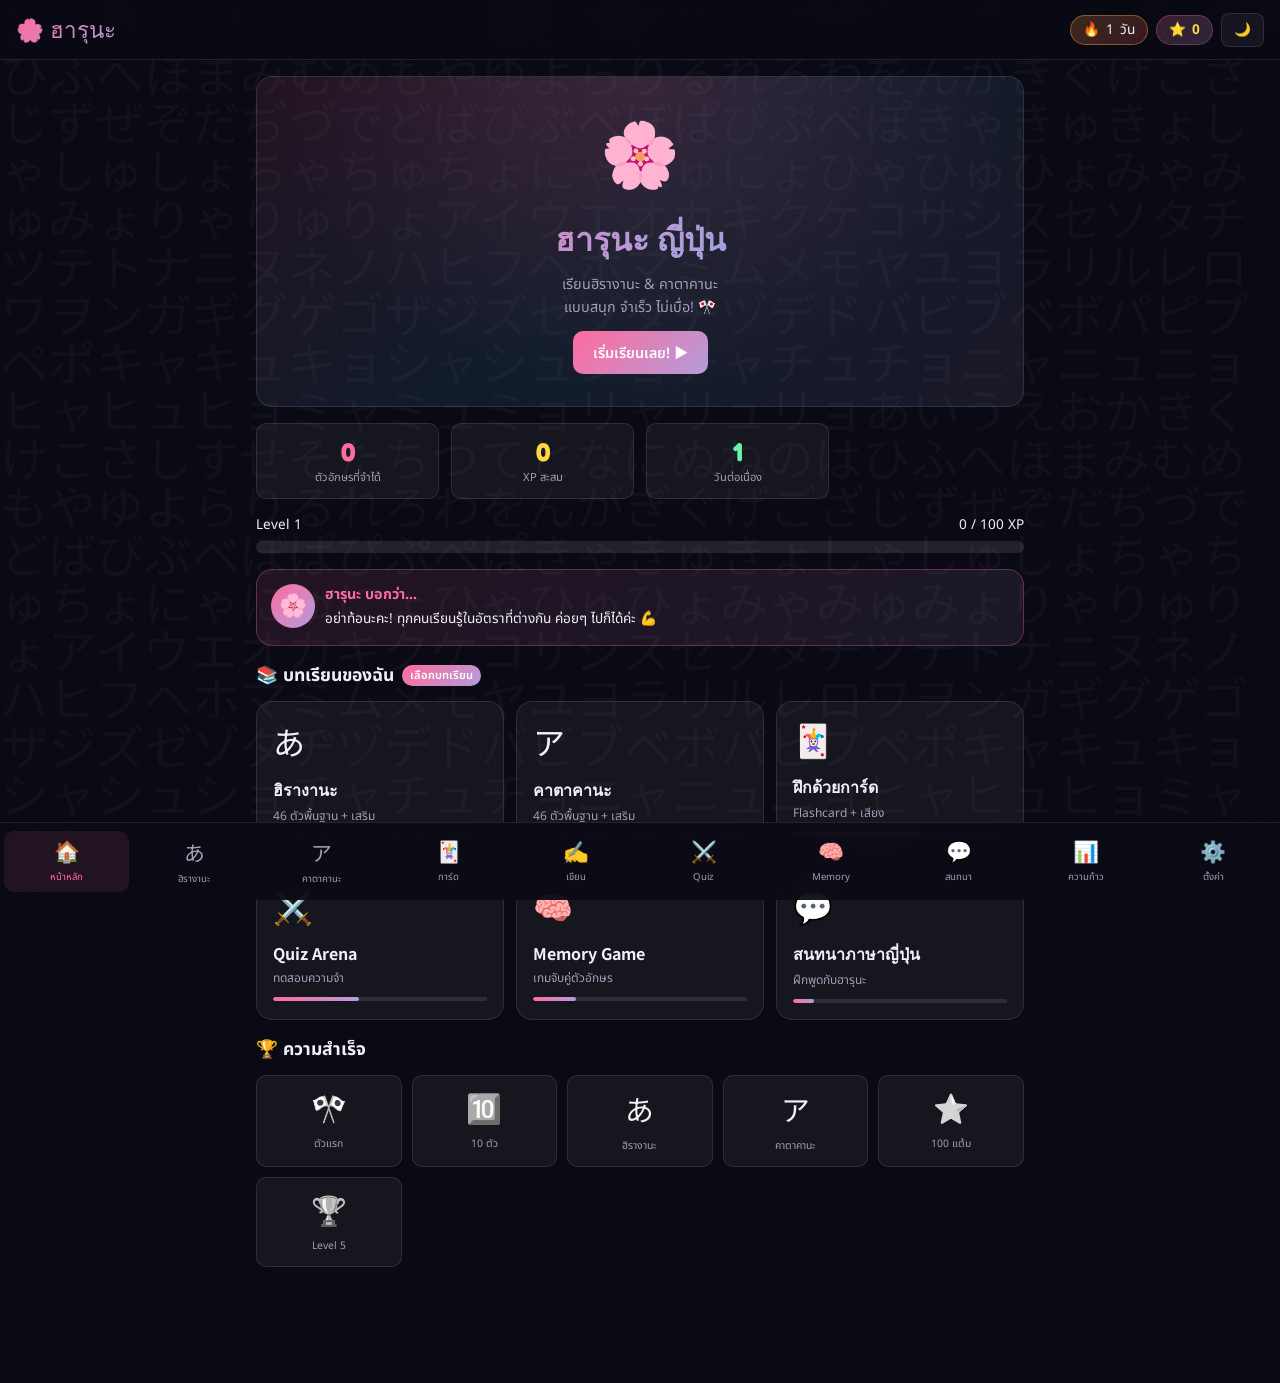
==== commit 1d08a476: "Implement feature X to enhance user experience and optimize performance" ====
--- a/index.html
+++ b/index.html
@@ -3,1899 +3,2218 @@
 <head>
 <meta charset="UTF-8">
 <meta name="viewport" content="width=device-width, initial-scale=1.0">
-<title>🌸 เรียนภาษาญี่ปุ่น - Japanese for Thai Students</title>
-<link href="https://fonts.googleapis.com/css2?family=Noto+Sans+Thai:wght@300;400;500;600;700&family=Noto+Sans+JP:wght@300;400;500;700&family=Sarabun:wght@300;400;500;600;700&display=swap" rel="stylesheet">
+<title>ฮารุนะ - เรียนฮิรางานะ & คาตาคานะ</title>
+<link href="https://fonts.googleapis.com/css2?family=Noto+Sans+JP:wght@300;400;700;900&family=Noto+Sans+Thai:wght@300;400;600;700&family=Fredoka+One&display=swap" rel="stylesheet">
 <style>
-  :root {
-    --sakura: #FF6B9D;
-    --sakura-light: #FFB3D1;
-    --sakura-pale: #FFF0F5;
-    --indigo: #3B3F99;
-    --indigo-deep: #1A1D6E;
-    --indigo-light: #6B70D4;
-    --gold: #F5A623;
-    --gold-light: #FDD57E;
-    --jade: #2ECC71;
-    --jade-light: #A8F0C6;
-    --coral: #FF6348;
-    --sky: #48DBFB;
-    --sky-dark: #1BA3C6;
-    --cream: #FFFDF7;
-    --text-dark: #1A1A2E;
-    --text-mid: #4A4A6A;
-    --text-light: #8888AA;
-    --white: #FFFFFF;
-    --shadow-sm: 0 2px 8px rgba(59,63,153,0.10);
-    --shadow-md: 0 6px 24px rgba(59,63,153,0.14);
-    --shadow-lg: 0 16px 48px rgba(59,63,153,0.18);
-    --radius: 18px;
-    --radius-sm: 10px;
-  }
-
-  * { margin: 0; padding: 0; box-sizing: border-box; }
-
-  body {
-    font-family: 'Sarabun', 'Noto Sans Thai', sans-serif;
-    background: linear-gradient(135deg, #0F0C29 0%, #302B63 50%, #24243e 100%);
-    min-height: 100vh;
-    color: var(--text-dark);
-    overflow-x: hidden;
-  }
-
-  /* ===== STARS BACKGROUND ===== */
-  .stars {
-    position: fixed;
-    top: 0; left: 0;
-    width: 100%; height: 100%;
-    pointer-events: none;
-    z-index: 0;
-  }
-  .star {
-    position: absolute;
-    background: white;
-    border-radius: 50%;
-    animation: twinkle var(--d, 3s) ease-in-out infinite alternate;
-  }
-
-  @keyframes twinkle {
-    0% { opacity: 0.1; transform: scale(1); }
-    100% { opacity: 0.9; transform: scale(1.4); }
-  }
-
-  /* ===== SAKURA PETALS ===== */
-  .petal {
-    position: fixed;
-    font-size: 18px;
-    animation: fall linear infinite;
-    pointer-events: none;
-    z-index: 1;
-    opacity: 0.7;
-  }
-  @keyframes fall {
-    0% { transform: translateY(-60px) rotate(0deg); opacity: 0.8; }
-    100% { transform: translateY(110vh) rotate(360deg); opacity: 0; }
-  }
-
-  /* ===== MAIN LAYOUT ===== */
-  .app {
-    position: relative;
-    z-index: 2;
-    min-height: 100vh;
-  }
-
-  /* ===== HEADER ===== */
-  header {
-    text-align: center;
-    padding: 50px 20px 30px;
-    animation: fadeInDown 0.8s ease;
-  }
-
-  @keyframes fadeInDown {
-    from { opacity: 0; transform: translateY(-30px); }
-    to { opacity: 1; transform: translateY(0); }
-  }
-
-  .logo {
-    font-size: clamp(2rem, 5vw, 3.5rem);
-    font-weight: 700;
-    color: var(--white);
-    text-shadow: 0 0 30px rgba(255,107,157,0.8);
-    letter-spacing: 2px;
-    margin-bottom: 8px;
-  }
-  .logo span { color: var(--sakura); }
-
-  .subtitle {
-    color: var(--sakura-light);
-    font-size: 1.1rem;
-    margin-bottom: 20px;
-    font-weight: 400;
-  }
-
-  /* ===== NAVIGATION TABS ===== */
-  .nav-tabs {
-    display: flex;
-    justify-content: center;
-    gap: 8px;
-    padding: 0 20px 20px;
-    flex-wrap: wrap;
-    animation: fadeIn 1s ease 0.3s both;
-  }
-
-  @keyframes fadeIn {
-    from { opacity: 0; transform: translateY(20px); }
-    to { opacity: 1; transform: translateY(0); }
-  }
-
-  .tab-btn {
-    background: rgba(255,255,255,0.08);
-    border: 1.5px solid rgba(255,107,157,0.3);
-    color: var(--sakura-light);
-    padding: 10px 20px;
-    border-radius: 50px;
-    cursor: pointer;
-    font-family: 'Sarabun', sans-serif;
-    font-size: 0.9rem;
-    font-weight: 500;
-    transition: all 0.3s ease;
-    backdrop-filter: blur(8px);
-    white-space: nowrap;
-  }
-  .tab-btn:hover, .tab-btn.active {
-    background: linear-gradient(135deg, var(--sakura), var(--indigo-light));
-    border-color: var(--sakura);
-    color: white;
-    box-shadow: 0 4px 20px rgba(255,107,157,0.4);
-    transform: translateY(-2px);
-  }
-
-  /* ===== CONTENT SECTIONS ===== */
-  .content {
-    padding: 0 20px 60px;
-    max-width: 900px;
-    margin: 0 auto;
-  }
-
-  .section {
-    display: none;
-    animation: sectionIn 0.5s ease;
-  }
-  .section.active { display: block; }
-
-  @keyframes sectionIn {
-    from { opacity: 0; transform: translateY(20px); }
-    to { opacity: 1; transform: translateY(0); }
-  }
-
-  /* ===== CARD ===== */
-  .card {
-    background: rgba(255,255,255,0.95);
-    border-radius: var(--radius);
-    padding: 28px;
-    margin-bottom: 22px;
-    box-shadow: var(--shadow-lg);
-    border: 1px solid rgba(255,107,157,0.12);
-    position: relative;
-    overflow: hidden;
-  }
-  .card::before {
-    content: '';
-    position: absolute;
-    top: 0; left: 0;
-    width: 100%; height: 4px;
-    background: linear-gradient(90deg, var(--sakura), var(--indigo-light), var(--gold));
-  }
-
-  .card-title {
-    font-size: 1.4rem;
-    font-weight: 700;
-    color: var(--indigo-deep);
-    margin-bottom: 16px;
-    display: flex;
-    align-items: center;
-    gap: 10px;
-  }
-
-  .card-subtitle {
-    font-size: 1.05rem;
-    color: var(--text-mid);
-    font-weight: 600;
-    margin: 16px 0 10px;
-  }
-
-  p { color: var(--text-mid); line-height: 1.8; margin-bottom: 10px; font-size: 1rem; }
-
-  /* ===== HIRAGANA / KATAKANA CHART ===== */
-  .kana-grid {
-    display: grid;
-    grid-template-columns: repeat(auto-fill, minmax(64px, 1fr));
-    gap: 8px;
-    margin: 16px 0;
-  }
-
-  .kana-cell {
-    background: linear-gradient(135deg, var(--sakura-pale), #fff);
-    border: 1.5px solid var(--sakura-light);
-    border-radius: 12px;
-    padding: 10px 4px 6px;
-    text-align: center;
-    cursor: pointer;
-    transition: all 0.25s ease;
-    position: relative;
-  }
-  .kana-cell:hover {
-    background: linear-gradient(135deg, var(--sakura), #FF8EC7);
-    color: white;
-    transform: scale(1.12);
-    box-shadow: 0 6px 18px rgba(255,107,157,0.4);
-    z-index: 5;
-  }
-  .kana-cell .jp {
-    font-family: 'Noto Sans JP', sans-serif;
-    font-size: 1.5rem;
-    display: block;
-    line-height: 1;
-    color: var(--indigo-deep);
-    font-weight: 500;
-  }
-  .kana-cell:hover .jp { color: white; }
-  .kana-cell .rom {
-    font-size: 0.7rem;
-    color: var(--sakura);
-    font-weight: 600;
-    margin-top: 2px;
-    display: block;
-  }
-  .kana-cell:hover .rom { color: rgba(255,255,255,0.9); }
-
-  .kana-group-label {
-    font-size: 0.8rem;
-    font-weight: 700;
-    color: var(--indigo);
-    text-transform: uppercase;
-    letter-spacing: 1px;
-    margin: 18px 0 6px;
-    padding: 4px 10px;
-    background: var(--sakura-pale);
-    border-radius: 6px;
-    display: inline-block;
-  }
-
-  /* ===== FLASHCARD ===== */
-  .flashcard-area {
-    display: flex;
-    flex-direction: column;
-    align-items: center;
-    gap: 18px;
-    padding: 10px 0;
-  }
-
-  .flashcard {
-    width: 100%;
-    max-width: 320px;
-    height: 200px;
-    perspective: 1000px;
-    cursor: pointer;
-  }
-  .flashcard-inner {
-    position: relative;
-    width: 100%;
-    height: 100%;
-    transition: transform 0.6s ease;
-    transform-style: preserve-3d;
-  }
-  .flashcard.flipped .flashcard-inner {
-    transform: rotateY(180deg);
-  }
-  .flashcard-front, .flashcard-back {
-    position: absolute;
-    width: 100%;
-    height: 100%;
-    backface-visibility: hidden;
-    border-radius: 18px;
-    display: flex;
-    flex-direction: column;
-    align-items: center;
-    justify-content: center;
-    box-shadow: var(--shadow-md);
-  }
-  .flashcard-front {
-    background: linear-gradient(135deg, var(--sakura), var(--indigo-light));
-    color: white;
-  }
-  .flashcard-back {
-    background: linear-gradient(135deg, var(--indigo), var(--indigo-deep));
-    color: white;
-    transform: rotateY(180deg);
-  }
-  .flashcard-front .jp-big {
-    font-family: 'Noto Sans JP', sans-serif;
-    font-size: 5rem;
-    font-weight: 300;
-    line-height: 1;
-  }
-  .flashcard-back .rom-big {
-    font-size: 2.4rem;
-    font-weight: 700;
-    margin-bottom: 8px;
-    color: var(--gold-light);
-  }
-  .flashcard-back .meaning {
-    font-size: 1rem;
-    color: rgba(255,255,255,0.8);
-  }
-  .flashcard-hint {
-    font-size: 0.8rem;
-    color: rgba(255,255,255,0.6);
-    margin-top: 10px;
-  }
-
-  .fc-controls {
-    display: flex;
-    gap: 12px;
-    flex-wrap: wrap;
-    justify-content: center;
-  }
-
-  .progress-bar-wrap {
-    width: 100%;
-    max-width: 320px;
-    background: rgba(0,0,0,0.08);
-    border-radius: 8px;
-    height: 8px;
-    overflow: hidden;
-  }
-  .progress-bar-fill {
-    height: 100%;
-    background: linear-gradient(90deg, var(--sakura), var(--gold));
-    border-radius: 8px;
-    transition: width 0.4s ease;
-  }
-  .fc-count { font-size: 0.9rem; color: var(--text-light); }
-
-  /* ===== TABLE ===== */
-  .compare-table {
-    width: 100%;
-    border-collapse: collapse;
-    margin: 16px 0;
-    font-size: 0.95rem;
-  }
-  .compare-table th {
-    background: linear-gradient(135deg, var(--indigo), var(--indigo-light));
-    color: white;
-    padding: 12px 16px;
-    text-align: left;
-    font-weight: 600;
-    font-size: 0.95rem;
-  }
-  .compare-table th:first-child { border-radius: 10px 0 0 0; }
-  .compare-table th:last-child { border-radius: 0 10px 0 0; }
-  .compare-table td {
-    padding: 11px 16px;
-    border-bottom: 1px solid rgba(59,63,153,0.08);
-    color: var(--text-mid);
-    vertical-align: top;
-    line-height: 1.7;
-  }
-  .compare-table tr:nth-child(even) td { background: var(--sakura-pale); }
-  .compare-table tr:hover td { background: #FFF0F5; }
-  .jp-text {
-    font-family: 'Noto Sans JP', sans-serif;
-    color: var(--indigo-deep);
-    font-weight: 500;
-    font-size: 1.05rem;
-  }
-  .highlight-ni {
-    background: linear-gradient(135deg, #FFE0EC, #FFB3D1);
-    color: var(--sakura);
-    font-weight: 700;
-    padding: 2px 8px;
-    border-radius: 6px;
-    font-family: 'Noto Sans JP', sans-serif;
-  }
-  .highlight-de {
-    background: linear-gradient(135deg, #E0EBFF, #B3C8FF);
-    color: var(--indigo);
-    font-weight: 700;
-    padding: 2px 8px;
-    border-radius: 6px;
-    font-family: 'Noto Sans JP', sans-serif;
-  }
-  .highlight-wo {
-    background: linear-gradient(135deg, #E0FFF0, #A8F0C6);
-    color: #1a7a4a;
-    font-weight: 700;
-    padding: 2px 8px;
-    border-radius: 6px;
-    font-family: 'Noto Sans JP', sans-serif;
-  }
-  .highlight-ga {
-    background: linear-gradient(135deg, #FFF3E0, #FFD79A);
-    color: #a05000;
-    font-weight: 700;
-    padding: 2px 8px;
-    border-radius: 6px;
-    font-family: 'Noto Sans JP', sans-serif;
-  }
-
-  /* ===== EXAMPLE SENTENCE BOX ===== */
-  .example-box {
-    background: linear-gradient(135deg, #F8F0FF, #EEF0FF);
-    border-left: 4px solid var(--indigo-light);
-    border-radius: 0 12px 12px 0;
-    padding: 14px 18px;
-    margin: 10px 0;
-  }
-  .example-box .jp-sent {
-    font-family: 'Noto Sans JP', sans-serif;
-    font-size: 1.2rem;
-    color: var(--indigo-deep);
-    font-weight: 500;
-    display: block;
-    margin-bottom: 4px;
-  }
-  .example-box .romaji {
-    font-size: 0.9rem;
-    color: var(--sakura);
-    font-weight: 600;
-    display: block;
-    margin-bottom: 4px;
-  }
-  .example-box .thai-meaning {
-    font-size: 0.95rem;
-    color: var(--text-mid);
-    display: block;
-  }
-
-  /* ===== TIP BOX ===== */
-  .tip-box {
-    background: linear-gradient(135deg, #FFFBEA, #FFF3C4);
-    border: 1.5px solid var(--gold);
-    border-radius: 12px;
-    padding: 14px 18px;
-    margin: 12px 0;
-    display: flex;
-    gap: 10px;
-    align-items: flex-start;
-  }
-  .tip-icon { font-size: 1.3rem; flex-shrink: 0; margin-top: 2px; }
-  .tip-content { font-size: 0.95rem; color: var(--text-mid); line-height: 1.7; }
-
-  .warning-box {
-    background: linear-gradient(135deg, #FFF5F5, #FFE0E0);
-    border: 1.5px solid #FF6B6B;
-    border-radius: 12px;
-    padding: 14px 18px;
-    margin: 12px 0;
-    display: flex;
-    gap: 10px;
-    align-items: flex-start;
-  }
-
-  /* ===== QUIZ ===== */
-  .quiz-card {
-    background: linear-gradient(135deg, var(--indigo-deep), var(--indigo));
-    border-radius: var(--radius);
-    padding: 28px;
-    margin-bottom: 16px;
-    color: white;
-  }
-  .quiz-question {
-    font-size: 1.2rem;
-    font-weight: 600;
-    margin-bottom: 20px;
-    line-height: 1.6;
-    color: white;
-  }
-  .quiz-jp {
-    font-family: 'Noto Sans JP', sans-serif;
-    font-size: 1.6rem;
-    color: var(--gold-light);
-    display: block;
-    margin: 8px 0 4px;
-  }
-  .quiz-options {
-    display: grid;
-    grid-template-columns: 1fr 1fr;
-    gap: 10px;
-    margin-top: 16px;
-  }
-  .quiz-opt {
-    background: rgba(255,255,255,0.1);
-    border: 1.5px solid rgba(255,255,255,0.25);
-    color: white;
-    padding: 12px 16px;
-    border-radius: 10px;
-    cursor: pointer;
-    font-family: 'Sarabun', sans-serif;
-    font-size: 1rem;
-    transition: all 0.2s ease;
-    text-align: left;
-    line-height: 1.5;
-  }
-  .quiz-opt:hover:not(:disabled) {
-    background: rgba(255,107,157,0.3);
-    border-color: var(--sakura);
-    transform: translateY(-1px);
-  }
-  .quiz-opt.correct {
-    background: rgba(46,204,113,0.3);
-    border-color: var(--jade);
-  }
-  .quiz-opt.wrong {
-    background: rgba(255,99,72,0.3);
-    border-color: var(--coral);
-  }
-  .quiz-feedback {
-    margin-top: 14px;
-    padding: 12px 16px;
-    border-radius: 10px;
-    font-size: 0.95rem;
-    line-height: 1.6;
-    display: none;
-  }
-  .quiz-feedback.show { display: block; }
-  .quiz-feedback.correct-fb {
-    background: rgba(46,204,113,0.2);
-    border: 1px solid var(--jade);
-    color: #a8f0c6;
-  }
-  .quiz-feedback.wrong-fb {
-    background: rgba(255,99,72,0.2);
-    border: 1px solid var(--coral);
-    color: #ffc4bc;
-  }
-
-  .quiz-score-display {
-    text-align: center;
-    padding: 20px;
-    background: linear-gradient(135deg, var(--sakura), var(--indigo-light));
-    border-radius: var(--radius);
-    color: white;
-    margin-bottom: 16px;
-  }
-  .score-number {
-    font-size: 3rem;
-    font-weight: 700;
-    display: block;
-  }
-
-  /* ===== BUTTONS ===== */
-  .btn {
-    display: inline-flex;
-    align-items: center;
-    gap: 8px;
-    padding: 12px 24px;
-    border-radius: 50px;
-    border: none;
-    cursor: pointer;
-    font-family: 'Sarabun', sans-serif;
-    font-size: 1rem;
-    font-weight: 600;
-    transition: all 0.3s ease;
-    text-decoration: none;
-  }
-  .btn-primary {
-    background: linear-gradient(135deg, var(--sakura), #FF4499);
-    color: white;
-    box-shadow: 0 4px 16px rgba(255,107,157,0.4);
-  }
-  .btn-primary:hover {
-    transform: translateY(-2px);
-    box-shadow: 0 8px 24px rgba(255,107,157,0.55);
-  }
-  .btn-secondary {
-    background: linear-gradient(135deg, var(--indigo), var(--indigo-light));
-    color: white;
-    box-shadow: 0 4px 16px rgba(59,63,153,0.3);
-  }
-  .btn-secondary:hover {
-    transform: translateY(-2px);
-    box-shadow: 0 8px 24px rgba(59,63,153,0.4);
-  }
-  .btn-outline {
-    background: transparent;
-    border: 2px solid var(--sakura-light);
-    color: var(--text-mid);
-  }
-  .btn-outline:hover {
-    background: var(--sakura-pale);
-    border-color: var(--sakura);
-  }
-
-  /* ===== VERB PAIR GRID ===== */
-  .verb-pair {
-    display: grid;
-    grid-template-columns: 1fr 1fr;
-    gap: 10px;
-    margin: 10px 0;
-  }
-  .verb-box {
-    border-radius: 12px;
-    padding: 14px;
-    text-align: center;
-  }
-  .verb-box.transitive {
-    background: linear-gradient(135deg, #FFE0EC, #FFB3D1);
-    border: 1.5px solid var(--sakura);
-  }
-  .verb-box.intransitive {
-    background: linear-gradient(135deg, #E0EBFF, #B3C8FF);
-    border: 1.5px solid var(--indigo-light);
-  }
-  .verb-box .vb-label {
-    font-size: 0.75rem;
-    font-weight: 700;
-    letter-spacing: 1px;
-    margin-bottom: 6px;
-    display: block;
-  }
-  .verb-box.transitive .vb-label { color: var(--sakura); }
-  .verb-box.intransitive .vb-label { color: var(--indigo); }
-  .verb-box .vb-jp {
-    font-family: 'Noto Sans JP', sans-serif;
-    font-size: 1.6rem;
-    color: var(--indigo-deep);
-    display: block;
-    margin-bottom: 4px;
-  }
-  .verb-box .vb-rom {
-    font-size: 0.8rem;
-    color: var(--text-mid);
-    display: block;
-  }
-  .verb-box .vb-meaning {
-    font-size: 0.85rem;
-    color: var(--text-mid);
-    display: block;
-    margin-top: 4px;
-  }
-
-  /* ===== BADGE ===== */
-  .badge {
-    display: inline-block;
-    padding: 3px 10px;
-    border-radius: 20px;
-    font-size: 0.78rem;
-    font-weight: 700;
-    letter-spacing: 0.5px;
-  }
-  .badge-ni { background: var(--sakura-pale); color: var(--sakura); border: 1px solid var(--sakura-light); }
-  .badge-de { background: #EEF0FF; color: var(--indigo); border: 1px solid var(--indigo-light); }
-  .badge-jlpt { background: linear-gradient(135deg, var(--gold-light), #FFE599); color: #7a5500; border: 1px solid var(--gold); }
-
-  /* ===== PROGRESS TRACKER ===== */
-  .topic-progress {
-    display: flex;
-    justify-content: center;
-    gap: 16px;
-    margin-bottom: 20px;
-    flex-wrap: wrap;
-  }
-  .tp-item {
-    display: flex;
-    flex-direction: column;
-    align-items: center;
-    gap: 4px;
-    cursor: pointer;
-    transition: all 0.3s ease;
-  }
-  .tp-circle {
-    width: 52px;
-    height: 52px;
-    border-radius: 50%;
-    display: flex;
-    align-items: center;
-    justify-content: center;
-    font-size: 1.4rem;
-    transition: all 0.3s ease;
-    border: 3px solid transparent;
-  }
-  .tp-item.done .tp-circle {
-    background: linear-gradient(135deg, var(--jade), #27ae60);
-    border-color: var(--jade);
-    box-shadow: 0 4px 16px rgba(46,204,113,0.4);
-  }
-  .tp-item:not(.done) .tp-circle {
-    background: rgba(255,255,255,0.1);
-    border-color: rgba(255,107,157,0.3);
-  }
-  .tp-label { font-size: 0.75rem; color: rgba(255,255,255,0.7); text-align: center; max-width: 70px; }
-
-  /* ===== DAILY STUDY PLAN ===== */
-  .study-day {
-    background: linear-gradient(135deg, var(--sakura-pale), #fff);
-    border: 1.5px solid var(--sakura-light);
-    border-radius: 12px;
-    padding: 14px 18px;
-    margin: 8px 0;
-  }
-  .study-day-title {
-    font-weight: 700;
-    color: var(--sakura);
-    font-size: 0.95rem;
-    margin-bottom: 6px;
-    display: flex;
-    align-items: center;
-    gap: 6px;
-  }
-  .study-day ul { padding-left: 18px; }
-  .study-day ul li { color: var(--text-mid); font-size: 0.9rem; line-height: 1.7; }
-
-  /* ===== WRITING STROKE ORDER ===== */
-  .stroke-grid {
-    display: flex;
-    gap: 12px;
-    flex-wrap: wrap;
-    margin: 12px 0;
-  }
-  .stroke-card {
-    width: 90px;
-    background: linear-gradient(135deg, #fff, var(--sakura-pale));
-    border: 1.5px solid var(--sakura-light);
-    border-radius: 12px;
-    padding: 12px 8px;
-    text-align: center;
-    cursor: pointer;
-    transition: all 0.3s ease;
-  }
-  .stroke-card:hover {
-    transform: scale(1.08);
-    box-shadow: 0 6px 20px rgba(255,107,157,0.3);
-    background: linear-gradient(135deg, var(--sakura), #FF8EC7);
-    border-color: var(--sakura);
-  }
-  .stroke-card:hover * { color: white !important; }
-  .stroke-card .sc-jp {
-    font-family: 'Noto Sans JP', sans-serif;
-    font-size: 2.5rem;
-    display: block;
-    color: var(--indigo-deep);
-  }
-  .stroke-card .sc-rom { font-size: 0.85rem; color: var(--sakura); font-weight: 600; }
-  .stroke-card .sc-word { font-size: 0.75rem; color: var(--text-light); }
-
-  /* ===== PARTICLE DIAGRAM ===== */
-  .particle-diagram {
-    display: flex;
-    align-items: stretch;
-    gap: 12px;
-    margin: 16px 0;
-    flex-wrap: wrap;
-  }
-  .pd-box {
-    flex: 1;
-    min-width: 200px;
-    border-radius: 14px;
-    padding: 18px;
-    position: relative;
-  }
-  .pd-ni {
-    background: linear-gradient(135deg, #FFF0F5, #FFD6E8);
-    border: 2px solid var(--sakura);
-  }
-  .pd-de {
-    background: linear-gradient(135deg, #EEF0FF, #D6DCFF);
-    border: 2px solid var(--indigo-light);
-  }
-  .pd-title {
-    font-size: 2rem;
-    font-family: 'Noto Sans JP', sans-serif;
-    font-weight: 700;
-    display: block;
-    margin-bottom: 4px;
-  }
-  .pd-ni .pd-title { color: var(--sakura); }
-  .pd-de .pd-title { color: var(--indigo); }
-  .pd-rom { font-size: 0.85rem; color: var(--text-light); margin-bottom: 10px; display: block; }
-  .pd-uses li {
-    font-size: 0.88rem;
-    color: var(--text-mid);
-    line-height: 1.7;
-    margin-bottom: 3px;
-  }
-
-  /* ===== ANIMATIONS ===== */
-  @keyframes bounce {
-    0%,100% { transform: translateY(0); }
-    50% { transform: translateY(-8px); }
-  }
-  .bounce { animation: bounce 2s ease infinite; }
-
-  @keyframes pulse {
-    0%,100% { opacity: 1; }
-    50% { opacity: 0.6; }
-  }
-
-  .emoji-big { font-size: 2rem; }
-
-  /* ===== RESPONSIVE ===== */
-  @media (max-width: 600px) {
-    .quiz-options { grid-template-columns: 1fr; }
-    .verb-pair { grid-template-columns: 1fr; }
-    .particle-diagram { flex-direction: column; }
-    .kana-grid { grid-template-columns: repeat(auto-fill, minmax(52px, 1fr)); }
-  }
-
-  /* ===== SCROLLBAR ===== */
-  ::-webkit-scrollbar { width: 6px; }
-  ::-webkit-scrollbar-track { background: transparent; }
-  ::-webkit-scrollbar-thumb { background: var(--sakura); border-radius: 3px; }
-
-  /* ===== VISUAL ASSOCIATION BOX ===== */
-  .assoc-box {
-    display: flex;
-    align-items: center;
-    gap: 16px;
-    background: linear-gradient(135deg, #FFF9F0, #FFF3E0);
-    border: 1.5px solid var(--gold);
-    border-radius: 14px;
-    padding: 14px 18px;
-    margin: 10px 0;
-  }
-  .assoc-jp {
-    font-family: 'Noto Sans JP', sans-serif;
-    font-size: 3rem;
-    color: var(--indigo-deep);
-    line-height: 1;
-    min-width: 60px;
-    text-align: center;
-  }
-  .assoc-desc { flex: 1; }
-  .assoc-desc .assoc-title { font-weight: 700; color: var(--gold); margin-bottom: 4px; font-size: 0.95rem; }
-  .assoc-desc p { font-size: 0.9rem; color: var(--text-mid); margin: 0; }
-
-  .section-divider {
-    height: 2px;
-    background: linear-gradient(90deg, transparent, var(--sakura-light), transparent);
-    margin: 24px 0;
-    border-radius: 2px;
-  }
-
-  .home-grid {
-    display: grid;
-    grid-template-columns: repeat(auto-fit, minmax(240px, 1fr));
-    gap: 18px;
-    margin: 24px 0;
-  }
-  .home-card {
-    background: rgba(255,255,255,0.95);
-    border-radius: var(--radius);
-    padding: 28px 22px;
-    text-align: center;
-    cursor: pointer;
-    transition: all 0.3s ease;
-    box-shadow: var(--shadow-md);
-    border: 1px solid rgba(255,107,157,0.12);
-    position: relative;
-    overflow: hidden;
-  }
-  .home-card::before {
-    content: '';
-    position: absolute;
-    top: 0; left: 0; right: 0; height: 4px;
-  }
-  .home-card:nth-child(1)::before { background: linear-gradient(90deg, var(--sakura), var(--gold)); }
-  .home-card:nth-child(2)::before { background: linear-gradient(90deg, var(--indigo-light), var(--sky)); }
-  .home-card:nth-child(3)::before { background: linear-gradient(90deg, var(--jade), var(--sky-dark)); }
-  .home-card:hover {
-    transform: translateY(-6px);
-    box-shadow: var(--shadow-lg);
-  }
-  .home-card .hc-icon { font-size: 3rem; margin-bottom: 12px; display: block; }
-  .home-card .hc-title { font-size: 1.2rem; font-weight: 700; color: var(--indigo-deep); margin-bottom: 8px; }
-  .home-card .hc-desc { font-size: 0.9rem; color: var(--text-light); line-height: 1.6; }
-
+:root {
+  --bg: #0a0a14;
+  --bg2: #12121f;
+  --bg3: #1a1a2e;
+  --card: rgba(255,255,255,0.05);
+  --card-hover: rgba(255,255,255,0.09);
+  --border: rgba(255,255,255,0.1);
+  --pink: #ff6b9d;
+  --pink2: #ff4d8d;
+  --blue: #4fc3f7;
+  --purple: #b39ddb;
+  --green: #69f0ae;
+  --yellow: #ffd740;
+  --orange: #ffab40;
+  --red: #ff5252;
+  --text: #f0f0f8;
+  --text2: #a0a0b8;
+  --text3: #6060808;
+  --glow-pink: 0 0 20px rgba(255,107,157,0.5);
+  --glow-blue: 0 0 20px rgba(79,195,247,0.5);
+  --glow-green: 0 0 20px rgba(105,240,174,0.5);
+  --radius: 16px;
+  --radius-sm: 10px;
+  --transition: all 0.3s cubic-bezier(0.4,0,0.2,1);
+}
+.light-mode {
+  --bg: #f0f4ff;
+  --bg2: #e8eeff;
+  --bg3: #dde4ff;
+  --card: rgba(255,255,255,0.8);
+  --card-hover: rgba(255,255,255,0.95);
+  --border: rgba(100,100,180,0.2);
+  --text: #1a1a3e;
+  --text2: #4a4a7a;
+}
+*,*::before,*::after{box-sizing:border-box;margin:0;padding:0}
+html{scroll-behavior:smooth}
+body{
+  font-family:'Noto Sans Thai','Noto Sans JP',sans-serif;
+  background:var(--bg);
+  color:var(--text);
+  min-height:100vh;
+  overflow-x:hidden;
+  transition:var(--transition);
+}
+
+/* ===== PARTICLES ===== */
+#particles{position:fixed;top:0;left:0;width:100%;height:100%;pointer-events:none;z-index:0;overflow:hidden}
+.particle{position:absolute;border-radius:50%;animation:floatUp linear infinite;opacity:0}
+@keyframes floatUp{
+  0%{transform:translateY(100vh) rotate(0deg);opacity:0}
+  10%{opacity:0.6}
+  90%{opacity:0.3}
+  100%{transform:translateY(-20vh) rotate(720deg);opacity:0}
+}
+
+/* ===== LAYOUT ===== */
+#app{position:relative;z-index:1;min-height:100vh}
+.nav{
+  position:fixed;top:0;left:0;right:0;z-index:100;
+  background:rgba(10,10,20,0.85);
+  backdrop-filter:blur(20px);
+  border-bottom:1px solid var(--border);
+  padding:0 16px;
+  height:60px;
+  display:flex;align-items:center;justify-content:space-between;
+}
+.light-mode .nav{background:rgba(240,244,255,0.9)}
+.nav-logo{
+  font-family:'Fredoka One',cursive;
+  font-size:1.4rem;
+  background:linear-gradient(135deg,var(--pink),var(--purple));
+  -webkit-background-clip:text;-webkit-text-fill-color:transparent;
+  background-clip:text;
+  cursor:pointer;
+}
+.nav-actions{display:flex;gap:8px;align-items:center}
+.nav-btn{
+  background:var(--card);border:1px solid var(--border);
+  color:var(--text);border-radius:8px;padding:6px 12px;
+  cursor:pointer;font-size:0.85rem;transition:var(--transition);
+  font-family:inherit;
+}
+.nav-btn:hover{background:var(--card-hover);box-shadow:var(--glow-pink)}
+.xp-display{
+  display:flex;align-items:center;gap:6px;
+  background:linear-gradient(135deg,rgba(255,107,157,0.2),rgba(179,157,219,0.2));
+  border:1px solid rgba(255,107,157,0.3);
+  border-radius:20px;padding:4px 12px;font-size:0.85rem;
+}
+.xp-display span{color:var(--yellow);font-weight:700}
+
+.main{padding-top:60px;min-height:100vh}
+
+/* ===== TABS ===== */
+.tab-bar{
+  position:fixed;bottom:0;left:0;right:0;z-index:100;
+  background:rgba(10,10,20,0.9);backdrop-filter:blur(20px);
+  border-top:1px solid var(--border);
+  display:flex;padding:8px 4px;gap:2px;
+  overflow-x:auto;scrollbar-width:none;
+}
+.light-mode .tab-bar{background:rgba(240,244,255,0.95)}
+.tab-bar::-webkit-scrollbar{display:none}
+.tab-btn{
+  flex:1;min-width:60px;display:flex;flex-direction:column;
+  align-items:center;gap:2px;padding:6px 4px;
+  border:none;background:none;color:var(--text2);
+  cursor:pointer;border-radius:10px;transition:var(--transition);
+  font-family:inherit;font-size:0.6rem;
+}
+.tab-btn.active{color:var(--pink);background:rgba(255,107,157,0.1)}
+.tab-btn .icon{font-size:1.3rem}
+.tab-btn:hover{color:var(--text);background:var(--card)}
+
+/* ===== PAGE CONTENT ===== */
+.page{display:none;padding:16px 16px 100px;max-width:800px;margin:0 auto;animation:fadeIn 0.4s ease}
+.page.active{display:block}
+@keyframes fadeIn{from{opacity:0;transform:translateY(10px)}to{opacity:1;transform:translateY(0)}}
+
+/* ===== CARDS ===== */
+.card{
+  background:var(--card);border:1px solid var(--border);
+  border-radius:var(--radius);padding:16px;
+  transition:var(--transition);
+}
+.card:hover{background:var(--card-hover)}
+.card-title{font-size:1rem;font-weight:700;margin-bottom:8px;color:var(--text)}
+
+/* ===== HOME DASHBOARD ===== */
+.hero{
+  text-align:center;padding:32px 16px;
+  background:linear-gradient(135deg,rgba(255,107,157,0.1),rgba(79,195,247,0.1),rgba(179,157,219,0.1));
+  border-radius:var(--radius);margin-bottom:16px;
+  border:1px solid var(--border);
+  position:relative;overflow:hidden;
+}
+.hero::before{
+  content:'';position:absolute;inset:0;
+  background:radial-gradient(ellipse at 50% 0%,rgba(255,107,157,0.15),transparent 70%);
+}
+.mascot{font-size:4rem;animation:bounce 2s ease infinite;display:inline-block}
+@keyframes bounce{0%,100%{transform:translateY(0) rotate(-5deg)}50%{transform:translateY(-10px) rotate(5deg)}}
+.hero h1{font-family:'Fredoka One',cursive;font-size:2rem;margin:8px 0;
+  background:linear-gradient(135deg,var(--pink),var(--purple),var(--blue));
+  -webkit-background-clip:text;-webkit-text-fill-color:transparent;background-clip:text;}
+.hero p{color:var(--text2);font-size:0.9rem;line-height:1.6}
+
+.stats-grid{display:grid;grid-template-columns:repeat(3,1fr);gap:12px;margin-bottom:16px}
+.stat-card{
+  background:var(--card);border:1px solid var(--border);
+  border-radius:var(--radius-sm);padding:12px;text-align:center;
+}
+.stat-val{font-size:1.6rem;font-weight:700;font-family:'Fredoka One',cursive}
+.stat-label{font-size:0.7rem;color:var(--text2);margin-top:2px}
+
+.lesson-grid{display:grid;grid-template-columns:repeat(2,1fr);gap:12px;margin-bottom:16px}
+.lesson-card{
+  background:var(--card);border:1px solid var(--border);
+  border-radius:var(--radius);padding:16px;cursor:pointer;
+  transition:var(--transition);position:relative;overflow:hidden;
+}
+.lesson-card::before{
+  content:'';position:absolute;inset:0;opacity:0;
+  background:linear-gradient(135deg,var(--pink),var(--purple));
+  transition:var(--transition);
+}
+.lesson-card:hover::before{opacity:0.1}
+.lesson-card:hover{transform:translateY(-3px);box-shadow:0 8px 30px rgba(255,107,157,0.2)}
+.lesson-card .lc-icon{font-size:2rem;margin-bottom:8px}
+.lesson-card .lc-title{font-size:1rem;font-weight:700;font-family:'Noto Sans JP',sans-serif}
+.lesson-card .lc-sub{font-size:0.75rem;color:var(--text2);margin-top:4px}
+.lesson-card .lc-prog{
+  height:4px;background:rgba(255,255,255,0.1);border-radius:2px;margin-top:10px;overflow:hidden;
+}
+.lesson-card .lc-prog-fill{height:100%;border-radius:2px;background:linear-gradient(90deg,var(--pink),var(--purple));transition:width 1s ease}
+.locked{opacity:0.5;cursor:not-allowed}
+.locked::after{content:'🔒';position:absolute;top:8px;right:8px;font-size:1rem}
+
+/* ===== LESSON GRID ===== */
+.kana-grid{display:grid;grid-template-columns:repeat(5,1fr);gap:8px;margin-bottom:16px}
+@media(max-width:400px){.kana-grid{grid-template-columns:repeat(4,1fr)}}
+.kana-cell{
+  background:var(--card);border:1px solid var(--border);
+  border-radius:var(--radius-sm);padding:8px 4px;
+  text-align:center;cursor:pointer;transition:var(--transition);
+  position:relative;
+}
+.kana-cell:hover{background:var(--card-hover);transform:scale(1.05);box-shadow:var(--glow-pink)}
+.kana-cell.learned{border-color:var(--green);background:rgba(105,240,174,0.1)}
+.kana-cell.hard{border-color:var(--red);background:rgba(255,82,82,0.1)}
+.kana-cell .kc{font-size:1.4rem;font-family:'Noto Sans JP',sans-serif;display:block}
+.kana-cell .kr{font-size:0.65rem;color:var(--text2);display:block}
+
+.section-title{
+  font-size:1.1rem;font-weight:700;margin:16px 0 12px;
+  display:flex;align-items:center;gap:8px;
+}
+.section-title .badge{
+  font-size:0.7rem;padding:2px 8px;border-radius:20px;
+  background:linear-gradient(135deg,var(--pink),var(--purple));
+  font-weight:600;color:white;
+}
+
+/* ===== FLASHCARD SYSTEM ===== */
+.flashcard-container{perspective:1000px;margin-bottom:16px}
+.flashcard{
+  width:100%;max-width:340px;height:220px;
+  margin:0 auto;position:relative;transform-style:preserve-3d;
+  transition:transform 0.6s cubic-bezier(0.4,0,0.2,1);cursor:pointer;
+}
+.flashcard.flipped{transform:rotateY(180deg)}
+.flashcard-front,.flashcard-back{
+  position:absolute;inset:0;backface-visibility:hidden;
+  border-radius:var(--radius);padding:24px;
+  display:flex;flex-direction:column;align-items:center;justify-content:center;
+  border:1px solid var(--border);
+}
+.flashcard-front{
+  background:linear-gradient(135deg,rgba(255,107,157,0.15),rgba(179,157,219,0.15));
+}
+.flashcard-back{
+  transform:rotateY(180deg);
+  background:linear-gradient(135deg,rgba(79,195,247,0.15),rgba(105,240,174,0.15));
+}
+.fc-char{font-size:5rem;font-family:'Noto Sans JP',sans-serif;line-height:1}
+.fc-type{font-size:0.75rem;color:var(--text2);margin-top:8px}
+.fc-romaji{font-size:1.8rem;font-weight:700;color:var(--pink);font-family:'Fredoka One',cursive}
+.fc-thai{font-size:1rem;color:var(--text2);margin:4px 0}
+.fc-hint{font-size:0.8rem;color:var(--text2);text-align:center;margin-top:8px;line-height:1.5}
+.fc-example{font-size:0.85rem;color:var(--blue);margin-top:6px}
+
+.fc-controls{display:flex;gap:12px;justify-content:center;margin-bottom:16px}
+.btn{
+  border:none;border-radius:var(--radius-sm);padding:10px 20px;
+  cursor:pointer;font-family:inherit;font-size:0.9rem;
+  font-weight:600;transition:var(--transition);
+}
+.btn-primary{background:linear-gradient(135deg,var(--pink),var(--purple));color:white}
+.btn-primary:hover{box-shadow:var(--glow-pink);transform:translateY(-2px)}
+.btn-success{background:linear-gradient(135deg,var(--green),#00bcd4);color:#111}
+.btn-success:hover{box-shadow:var(--glow-green);transform:translateY(-2px)}
+.btn-danger{background:linear-gradient(135deg,var(--red),var(--orange));color:white}
+.btn-danger:hover{transform:translateY(-2px)}
+.btn-outline{background:transparent;border:1px solid var(--border);color:var(--text)}
+.btn-outline:hover{background:var(--card-hover)}
+.btn-sm{padding:6px 14px;font-size:0.8rem}
+
+.fc-progress{
+  display:flex;align-items:center;justify-content:space-between;
+  margin-bottom:16px;font-size:0.85rem;color:var(--text2);
+}
+.fc-progress-bar{height:6px;background:rgba(255,255,255,0.1);border-radius:3px;flex:1;margin:0 12px;overflow:hidden}
+.fc-progress-fill{height:100%;background:linear-gradient(90deg,var(--pink),var(--purple));border-radius:3px;transition:width 0.5s ease}
+.audio-btn{
+  width:44px;height:44px;border-radius:50%;border:none;cursor:pointer;
+  background:linear-gradient(135deg,var(--blue),var(--purple));
+  font-size:1.2rem;display:inline-flex;align-items:center;justify-content:center;
+  transition:var(--transition);
+}
+.audio-btn:hover{box-shadow:var(--glow-blue);transform:scale(1.1)}
+
+/* ===== QUIZ ===== */
+.quiz-header{display:flex;align-items:center;justify-content:space-between;margin-bottom:16px}
+.quiz-score{font-size:1.2rem;font-weight:700;color:var(--yellow);font-family:'Fredoka One',cursive}
+.quiz-timer{
+  width:50px;height:50px;border-radius:50%;
+  border:3px solid var(--pink);display:flex;align-items:center;justify-content:center;
+  font-size:1.1rem;font-weight:700;color:var(--pink);font-family:'Fredoka One',cursive;
+  position:relative;
+}
+.quiz-question{
+  text-align:center;margin-bottom:20px;
+  background:var(--card);border:1px solid var(--border);
+  border-radius:var(--radius);padding:32px 16px;
+}
+.quiz-char{font-size:5rem;font-family:'Noto Sans JP',sans-serif;margin-bottom:8px}
+.quiz-prompt{font-size:0.9rem;color:var(--text2)}
+.quiz-options{display:grid;grid-template-columns:repeat(2,1fr);gap:12px;margin-bottom:16px}
+.quiz-opt{
+  background:var(--card);border:2px solid var(--border);
+  border-radius:var(--radius-sm);padding:14px;text-align:center;
+  cursor:pointer;transition:var(--transition);font-size:0.95rem;font-weight:600;
+}
+.quiz-opt:hover{background:var(--card-hover);border-color:var(--pink)}
+.quiz-opt.correct{border-color:var(--green);background:rgba(105,240,174,0.15);color:var(--green)}
+.quiz-opt.wrong{border-color:var(--red);background:rgba(255,82,82,0.15);color:var(--red)}
+.quiz-opt.disabled{pointer-events:none}
+.combo-display{
+  text-align:center;margin-bottom:12px;
+  font-family:'Fredoka One',cursive;font-size:1rem;color:var(--orange);
+}
+
+/* ===== WRITING PRACTICE ===== */
+.writing-canvas-wrap{
+  background:var(--card);border:1px solid var(--border);
+  border-radius:var(--radius);padding:16px;margin-bottom:16px;
+  text-align:center;
+}
+.writing-char{font-size:3rem;font-family:'Noto Sans JP',sans-serif;margin-bottom:12px;color:var(--text2)}
+canvas#drawCanvas{
+  background:rgba(255,255,255,0.05);border-radius:var(--radius-sm);
+  border:2px solid var(--border);cursor:crosshair;touch-action:none;
+  display:block;margin:0 auto;
+}
+.stroke-guide{position:relative;display:inline-block;margin-bottom:8px}
+.writing-controls{display:flex;gap:8px;justify-content:center;margin-top:12px}
+
+/* ===== MEMORY GAME ===== */
+.memory-grid{display:grid;grid-template-columns:repeat(4,1fr);gap:8px;margin-bottom:16px}
+@media(max-width:360px){.memory-grid{grid-template-columns:repeat(3,1fr)}}
+.memory-card{
+  aspect-ratio:1;background:var(--card);border:1px solid var(--border);
+  border-radius:var(--radius-sm);cursor:pointer;transition:var(--transition);
+  display:flex;align-items:center;justify-content:center;
+  font-size:1.4rem;font-family:'Noto Sans JP',sans-serif;
+  transform-style:preserve-3d;position:relative;
+}
+.memory-card.revealed,.memory-card.matched{transform:rotateY(180deg)}
+.memory-card-inner{
+  position:absolute;inset:0;backface-visibility:hidden;
+  display:flex;align-items:center;justify-content:center;
+  border-radius:var(--radius-sm);font-size:1.1rem;
+}
+.memory-card-front{
+  background:linear-gradient(135deg,rgba(255,107,157,0.3),rgba(179,157,219,0.3));
+  color:transparent;user-select:none;
+}
+.memory-card-front::after{content:'❓';font-size:1.5rem}
+.memory-card-back{
+  transform:rotateY(180deg);
+  background:linear-gradient(135deg,rgba(79,195,247,0.2),rgba(105,240,174,0.2));
+}
+.memory-card.matched .memory-card-back{background:linear-gradient(135deg,rgba(105,240,174,0.3),rgba(0,188,212,0.3));border:2px solid var(--green)}
+
+/* ===== PROGRESS ===== */
+.xp-bar-wrap{margin-bottom:16px}
+.xp-bar-label{display:flex;justify-content:space-between;margin-bottom:6px;font-size:0.85rem}
+.xp-bar{height:12px;background:rgba(255,255,255,0.1);border-radius:6px;overflow:hidden}
+.xp-bar-fill{height:100%;background:linear-gradient(90deg,var(--pink),var(--purple));border-radius:6px;transition:width 1s ease}
+.achievement-grid{display:grid;grid-template-columns:repeat(3,1fr);gap:10px;margin-bottom:16px}
+.achievement{
+  background:var(--card);border:1px solid var(--border);
+  border-radius:var(--radius-sm);padding:12px;text-align:center;
+  transition:var(--transition);
+}
+.achievement.unlocked{border-color:var(--yellow);background:rgba(255,215,64,0.1)}
+.achievement .ach-icon{font-size:1.8rem;display:block;margin-bottom:4px;filter:grayscale(1)}
+.achievement.unlocked .ach-icon{filter:none}
+.achievement .ach-name{font-size:0.65rem;color:var(--text2)}
+
+/* ===== CHAT / CONVERSATION ===== */
+.chat-area{
+  background:var(--card);border:1px solid var(--border);
+  border-radius:var(--radius);padding:16px;margin-bottom:12px;
+  height:300px;overflow-y:auto;display:flex;flex-direction:column;gap:10px;
+}
+.chat-msg{max-width:80%;display:flex;gap:8px;align-items:flex-start}
+.chat-msg.bot{align-self:flex-start}
+.chat-msg.user{align-self:flex-end;flex-direction:row-reverse}
+.chat-avatar{width:32px;height:32px;border-radius:50%;background:linear-gradient(135deg,var(--pink),var(--purple));display:flex;align-items:center;justify-content:center;font-size:0.9rem;flex-shrink:0}
+.chat-bubble{
+  background:rgba(255,255,255,0.08);border-radius:12px;padding:8px 12px;
+  font-size:0.88rem;line-height:1.5;border:1px solid var(--border);
+}
+.chat-msg.user .chat-bubble{background:rgba(255,107,157,0.15);border-color:rgba(255,107,157,0.3)}
+.chat-choices{display:flex;flex-wrap:wrap;gap:8px;margin-bottom:12px}
+.choice-btn{
+  background:var(--card);border:1px solid var(--border);
+  border-radius:20px;padding:8px 16px;cursor:pointer;
+  font-family:inherit;font-size:0.85rem;color:var(--text);
+  transition:var(--transition);
+}
+.choice-btn:hover{background:rgba(255,107,157,0.2);border-color:var(--pink)}
+
+/* ===== MODAL ===== */
+.modal-overlay{
+  position:fixed;inset:0;z-index:200;
+  background:rgba(0,0,0,0.7);backdrop-filter:blur(10px);
+  display:none;align-items:center;justify-content:center;padding:16px;
+}
+.modal-overlay.active{display:flex}
+.modal{
+  background:var(--bg2);border:1px solid var(--border);
+  border-radius:var(--radius);padding:24px;max-width:380px;width:100%;
+  animation:modalIn 0.4s cubic-bezier(0.4,0,0.2,1);
+  text-align:center;
+}
+@keyframes modalIn{from{transform:scale(0.8);opacity:0}to{transform:scale(1);opacity:1}}
+.modal h2{font-family:'Fredoka One',cursive;font-size:1.5rem;margin-bottom:8px}
+.modal p{color:var(--text2);margin-bottom:16px;line-height:1.6}
+
+/* ===== LEVEL UP ===== */
+.levelup-overlay{
+  position:fixed;inset:0;z-index:300;
+  background:rgba(0,0,0,0.85);
+  display:none;align-items:center;justify-content:center;
+  flex-direction:column;gap:16px;
+}
+.levelup-overlay.active{display:flex;animation:levelUp 0.5s ease}
+@keyframes levelUp{from{opacity:0}to{opacity:1}}
+.levelup-text{
+  font-family:'Fredoka One',cursive;font-size:3rem;
+  background:linear-gradient(135deg,var(--yellow),var(--orange),var(--pink));
+  -webkit-background-clip:text;-webkit-text-fill-color:transparent;background-clip:text;
+  animation:pulse 0.5s ease infinite alternate;
+}
+@keyframes pulse{from{transform:scale(1)}to{transform:scale(1.05)}}
+
+/* ===== XP POPUP ===== */
+.xp-popup{
+  position:fixed;bottom:120px;right:20px;z-index:150;
+  background:linear-gradient(135deg,var(--yellow),var(--orange));
+  color:#111;padding:8px 16px;border-radius:20px;
+  font-weight:700;font-size:0.9rem;
+  animation:xpPop 1.5s ease forwards;pointer-events:none;
+}
+@keyframes xpPop{0%{transform:translateY(0);opacity:1}100%{transform:translateY(-60px);opacity:0}}
+
+/* ===== STREAK ===== */
+.streak-badge{
+  display:inline-flex;align-items:center;gap:6px;
+  background:linear-gradient(135deg,rgba(255,171,64,0.2),rgba(255,82,82,0.2));
+  border:1px solid rgba(255,171,64,0.4);border-radius:20px;
+  padding:4px 12px;font-size:0.85rem;
+}
+.streak-badge .fire{animation:flicker 0.5s ease infinite alternate}
+@keyframes flicker{from{transform:scale(1)}to{transform:scale(1.2)rotate(5deg)}}
+
+/* ===== SETTINGS ===== */
+.setting-row{
+  display:flex;align-items:center;justify-content:space-between;
+  padding:14px 0;border-bottom:1px solid var(--border);
+}
+.toggle{
+  width:50px;height:26px;background:rgba(255,255,255,0.1);border-radius:13px;
+  cursor:pointer;position:relative;transition:var(--transition);
+}
+.toggle.on{background:linear-gradient(135deg,var(--pink),var(--purple))}
+.toggle::after{
+  content:'';position:absolute;top:3px;left:3px;
+  width:20px;height:20px;background:white;border-radius:50%;
+  transition:var(--transition);
+}
+.toggle.on::after{transform:translateX(24px)}
+
+/* ===== RESPONSIVE ===== */
+@media(min-width:600px){
+  .stats-grid{grid-template-columns:repeat(4,1fr)}
+  .lesson-grid{grid-template-columns:repeat(3,1fr)}
+  .kana-grid{grid-template-columns:repeat(8,1fr)}
+  .memory-grid{grid-template-columns:repeat(5,1fr)}
+  .achievement-grid{grid-template-columns:repeat(5,1fr)}
+  .quiz-options{grid-template-columns:repeat(4,1fr)}
+}
+
+/* ===== HARUNA TIPS ===== */
+.haruna-tip{
+  background:linear-gradient(135deg,rgba(255,107,157,0.1),rgba(179,157,219,0.1));
+  border:1px solid rgba(255,107,157,0.3);border-radius:var(--radius);
+  padding:14px;margin-bottom:16px;display:flex;gap:10px;align-items:flex-start;
+}
+.haruna-avatar{
+  width:44px;height:44px;border-radius:50%;flex-shrink:0;
+  background:linear-gradient(135deg,var(--pink),var(--purple));
+  display:flex;align-items:center;justify-content:center;font-size:1.4rem;
+}
+.haruna-tip-text{font-size:0.85rem;line-height:1.6;color:var(--text)}
+.haruna-tip-title{font-weight:700;color:var(--pink);margin-bottom:4px;font-size:0.9rem}
+
+/* ===== FILTERS / SELECTOR ===== */
+.type-selector{display:flex;gap:8px;margin-bottom:16px;flex-wrap:wrap}
+.type-btn{
+  padding:7px 16px;border-radius:20px;border:1px solid var(--border);
+  background:var(--card);cursor:pointer;font-family:inherit;font-size:0.85rem;
+  color:var(--text2);transition:var(--transition);
+}
+.type-btn.active{background:linear-gradient(135deg,var(--pink),var(--purple));color:white;border-color:transparent}
+
+/* ===== COMBO STREAK ANIMATION ===== */
+.combo-anim{
+  position:fixed;top:50%;left:50%;transform:translate(-50%,-50%);
+  z-index:200;pointer-events:none;
+  font-family:'Fredoka One',cursive;font-size:2.5rem;
+  animation:comboPop 1s ease forwards;
+}
+@keyframes comboPop{
+  0%{transform:translate(-50%,-50%) scale(0.5);opacity:0}
+  40%{transform:translate(-50%,-50%) scale(1.2);opacity:1}
+  80%{transform:translate(-50%,-50%) scale(1);opacity:1}
+  100%{transform:translate(-50%,-70%) scale(0.8);opacity:0}
+}
+
+/* ===== PROGRESS RING ===== */
+.prog-ring{display:inline-block;position:relative;width:80px;height:80px}
+.prog-ring svg{transform:rotate(-90deg)}
+.prog-ring-text{
+  position:absolute;inset:0;display:flex;align-items:center;justify-content:center;
+  font-family:'Fredoka One',cursive;font-size:1rem;color:var(--pink);
+}
+
+/* Decorative Japanese text background */
+.jp-bg{
+  position:fixed;top:0;left:0;right:0;bottom:0;
+  pointer-events:none;z-index:0;overflow:hidden;
+  opacity:0.03;font-family:'Noto Sans JP',sans-serif;
+  font-size:3rem;word-break:break-all;line-height:1;
+  color:white;
+}
 </style>
 </head>
 <body>
-
-<!-- Stars -->
-<div class="stars" id="stars"></div>
-
-<!-- Petals -->
-<div id="petals"></div>
-
-<div class="app">
-  <header>
-    <div class="logo">🌸 <span>เรียนภาษาญี่ปุ่น</span></div>
-    <div class="subtitle">สำหรับนักเรียนไทย | Japanese for Thai Students ✨</div>
-  </header>
-
-  <!-- NAV TABS -->
-  <div class="nav-tabs">
-    <button class="tab-btn active" onclick="showSection('home')">🏠 หน้าหลัก</button>
-    <button class="tab-btn" onclick="showSection('hiragana')">📝 ฮิระงะนะ</button>
-    <button class="tab-btn" onclick="showSection('katakana')">📋 คะตะคะนะ</button>
-    <button class="tab-btn" onclick="showSection('particles')">🎯 に vs で</button>
-    <button class="tab-btn" onclick="showSection('verbs')">⚡ 他動詞・自動詞</button>
-    <button class="tab-btn" onclick="showSection('quiz')">🏆 ทดสอบรวม</button>
+<div class="jp-bg" id="jpBg"></div>
+<div id="particles"></div>
+
+<div id="app">
+  <nav class="nav">
+    <div class="nav-logo" onclick="showPage('home')">🌸 ฮารุนะ</div>
+    <div class="nav-actions">
+      <div class="streak-badge"><span class="fire">🔥</span><span id="streakCount">0</span> วัน</div>
+      <div class="xp-display">⭐ <span id="navXP">0</span></div>
+      <button class="nav-btn" onclick="toggleTheme()">🌙</button>
+    </div>
+  </nav>
+
+  <main class="main">
+    <!-- HOME -->
+    <div class="page active" id="page-home">
+      <div class="hero">
+        <div class="mascot">🌸</div>
+        <h1>ฮารุนะ ญี่ปุ่น</h1>
+        <p>เรียนฮิรางานะ & คาตาคานะ<br>แบบสนุก จำเร็ว ไม่เบื่อ! 🎌</p>
+        <div style="margin-top:12px">
+          <button class="btn btn-primary" onclick="showPage('hiragana')">เริ่มเรียนเลย! ▶</button>
+        </div>
+      </div>
+
+      <div class="stats-grid">
+        <div class="stat-card">
+          <div class="stat-val" style="color:var(--pink)" id="statLearned">0</div>
+          <div class="stat-label">ตัวอักษรที่จำได้</div>
+        </div>
+        <div class="stat-card">
+          <div class="stat-val" style="color:var(--yellow)" id="statXP">0</div>
+          <div class="stat-label">XP สะสม</div>
+        </div>
+        <div class="stat-card">
+          <div class="stat-val" style="color:var(--green)" id="statStreak">0</div>
+          <div class="stat-label">วันต่อเนื่อง</div>
+        </div>
+      </div>
+
+      <div class="xp-bar-wrap">
+        <div class="xp-bar-label"><span>Level <span id="userLevel">1</span></span><span id="xpProgress">0 / 100 XP</span></div>
+        <div class="xp-bar"><div class="xp-bar-fill" id="xpFill" style="width:0%"></div></div>
+      </div>
+
+      <div class="haruna-tip">
+        <div class="haruna-avatar">🌸</div>
+        <div>
+          <div class="haruna-tip-title">ฮารุนะ บอกว่า...</div>
+          <div class="haruna-tip-text" id="dailyTip">กำลังโหลดคำแนะนำ...</div>
+        </div>
+      </div>
+
+      <div class="section-title">📚 บทเรียนของฉัน <span class="badge">เลือกบทเรียน</span></div>
+      <div class="lesson-grid">
+        <div class="lesson-card" onclick="showPage('hiragana')">
+          <div class="lc-icon">あ</div>
+          <div class="lc-title">ฮิรางานะ</div>
+          <div class="lc-sub">46 ตัวพื้นฐาน + เสริม</div>
+          <div class="lc-prog"><div class="lc-prog-fill" id="hiraProgFill" style="width:0%"></div></div>
+        </div>
+        <div class="lesson-card" onclick="showPage('katakana')">
+          <div class="lc-icon">ア</div>
+          <div class="lc-title">คาตาคานะ</div>
+          <div class="lc-sub">46 ตัวพื้นฐาน + เสริม</div>
+          <div class="lc-prog"><div class="lc-prog-fill" id="kataProgFill" style="width:0%"></div></div>
+        </div>
+        <div class="lesson-card" onclick="showPage('flashcards')">
+          <div class="lc-icon">🃏</div>
+          <div class="lc-title">ฝึกด้วยการ์ด</div>
+          <div class="lc-sub">Flashcard + เสียง</div>
+          <div class="lc-prog"><div class="lc-prog-fill" style="width:60%"></div></div>
+        </div>
+        <div class="lesson-card" onclick="showPage('quiz')">
+          <div class="lc-icon">⚔️</div>
+          <div class="lc-title">Quiz Arena</div>
+          <div class="lc-sub">ทดสอบความจำ</div>
+          <div class="lc-prog"><div class="lc-prog-fill" style="width:40%"></div></div>
+        </div>
+        <div class="lesson-card" onclick="showPage('memory')">
+          <div class="lc-icon">🧠</div>
+          <div class="lc-title">Memory Game</div>
+          <div class="lc-sub">เกมจับคู่ตัวอักษร</div>
+          <div class="lc-prog"><div class="lc-prog-fill" style="width:20%"></div></div>
+        </div>
+        <div class="lesson-card" onclick="showPage('conversation')">
+          <div class="lc-icon">💬</div>
+          <div class="lc-title">สนทนาภาษาญี่ปุ่น</div>
+          <div class="lc-sub">ฝึกพูดกับฮารุนะ</div>
+          <div class="lc-prog"><div class="lc-prog-fill" style="width:10%"></div></div>
+        </div>
+      </div>
+
+      <div class="section-title">🏆 ความสำเร็จ</div>
+      <div class="achievement-grid" id="homeAchievements"></div>
+    </div>
+
+    <!-- HIRAGANA -->
+    <div class="page" id="page-hiragana">
+      <div class="section-title" style="font-size:1.3rem">あ ฮิรางานะ <span class="badge">Japanese Script</span></div>
+      <div class="haruna-tip">
+        <div class="haruna-avatar">🌸</div>
+        <div>
+          <div class="haruna-tip-title">ทำไมต้องเรียนฮิรางานะ?</div>
+          <div class="haruna-tip-text">ฮิรางานะ เป็นตัวอักษรพื้นฐานของภาษาญี่ปุ่น ใช้เขียนคำไวยากรณ์ คำลงท้าย และคำพื้นเมือง ถ้าจำได้ครบทั้ง 46 ตัว จะอ่านภาษาญี่ปุ่นได้เลยค่ะ! 🌟</div>
+        </div>
+      </div>
+      <div class="type-selector" id="hiraFilter">
+        <button class="type-btn active" onclick="filterHira('all',this)">ทั้งหมด</button>
+        <button class="type-btn" onclick="filterHira('vowel',this)">สระ</button>
+        <button class="type-btn" onclick="filterHira('k',this)">K-แถว</button>
+        <button class="type-btn" onclick="filterHira('s',this)">S-แถว</button>
+        <button class="type-btn" onclick="filterHira('t',this)">T-แถว</button>
+        <button class="type-btn" onclick="filterHira('n',this)">N-แถว</button>
+        <button class="type-btn" onclick="filterHira('h',this)">H-แถว</button>
+        <button class="type-btn" onclick="filterHira('m',this)">M-แถว</button>
+        <button class="type-btn" onclick="filterHira('r',this)">R-แถว</button>
+        <button class="type-btn" onclick="filterHira('combo',this)">ผสม</button>
+        <button class="type-btn" onclick="filterHira('dakuten',this)">ดาคุเต็น</button>
+      </div>
+      <div class="kana-grid" id="hiraGrid"></div>
+    </div>
+
+    <!-- KATAKANA -->
+    <div class="page" id="page-katakana">
+      <div class="section-title" style="font-size:1.3rem">ア คาตาคานะ <span class="badge">Foreign Words</span></div>
+      <div class="haruna-tip">
+        <div class="haruna-avatar">🌸</div>
+        <div>
+          <div class="haruna-tip-title">คาตาคานะใช้ทำอะไร?</div>
+          <div class="haruna-tip-text">คาตาคานะใช้เขียนคำทับศัพท์จากภาษาต่างประเทศ เช่น コーヒー (coffee) ケーキ (cake) นอกจากนี้ยังใช้เน้นคำหรือเขียนชื่อต่างชาติค่ะ! 🌍</div>
+        </div>
+      </div>
+      <div class="type-selector" id="kataFilter">
+        <button class="type-btn active" onclick="filterKata('all',this)">ทั้งหมด</button>
+        <button class="type-btn" onclick="filterKata('vowel',this)">สระ</button>
+        <button class="type-btn" onclick="filterKata('k',this)">K-แถว</button>
+        <button class="type-btn" onclick="filterKata('s',this)">S-แถว</button>
+        <button class="type-btn" onclick="filterKata('t',this)">T-แถว</button>
+        <button class="type-btn" onclick="filterKata('n',this)">N-แถว</button>
+        <button class="type-btn" onclick="filterKata('h',this)">H-แถว</button>
+        <button class="type-btn" onclick="filterKata('m',this)">M-แถว</button>
+        <button class="type-btn" onclick="filterKata('r',this)">R-แถว</button>
+        <button class="type-btn" onclick="filterKata('combo',this)">ผสม</button>
+        <button class="type-btn" onclick="filterKata('dakuten',this)">ดาคุเต็น</button>
+      </div>
+      <div class="kana-grid" id="kataGrid"></div>
+    </div>
+
+    <!-- FLASHCARDS -->
+    <div class="page" id="page-flashcards">
+      <div class="section-title">🃏 Flashcard <span class="badge">กดเพื่อพลิก</span></div>
+      <div class="type-selector">
+        <button class="type-btn active" id="fcTypeAll" onclick="setFCType('all',this)">ทั้งหมด</button>
+        <button class="type-btn" onclick="setFCType('hiragana',this)">ฮิรางานะ</button>
+        <button class="type-btn" onclick="setFCType('katakana',this)">คาตาคานะ</button>
+        <button class="type-btn" onclick="setFCType('weak',this)">⚡ ยังยาก</button>
+      </div>
+      <div class="fc-progress">
+        <span id="fcCurrent">0</span>/<span id="fcTotal">0</span>
+        <div class="fc-progress-bar"><div class="fc-progress-fill" id="fcProgFill" style="width:0%"></div></div>
+        <button class="audio-btn" id="fcAudioBtn" onclick="speakCurrentFC()">🔊</button>
+      </div>
+      <div class="flashcard-container">
+        <div class="flashcard" id="flashcard" onclick="flipFC()">
+          <div class="flashcard-front">
+            <div class="fc-char" id="fcChar">あ</div>
+            <div class="fc-type" id="fcTypeLabel">ฮิรางานะ</div>
+            <div style="margin-top:12px;font-size:0.8rem;color:var(--text2)">👆 แตะเพื่อดูคำตอบ</div>
+          </div>
+          <div class="flashcard-back">
+            <div class="fc-romaji" id="fcRomaji">a</div>
+            <div class="fc-thai" id="fcThai">อา</div>
+            <div class="fc-hint" id="fcHint">💡 ความจำ: ...</div>
+            <div class="fc-example" id="fcExample">📝 ...</div>
+          </div>
+        </div>
+      </div>
+      <div class="fc-controls">
+        <button class="btn btn-danger" onclick="markFC('hard')">😓 ยังยาก</button>
+        <button class="btn btn-outline btn-sm" onclick="nextFC()">ข้าม →</button>
+        <button class="btn btn-success" onclick="markFC('easy')">✅ จำได้แล้ว!</button>
+      </div>
+      <div class="haruna-tip">
+        <div class="haruna-avatar">🌸</div>
+        <div>
+          <div class="haruna-tip-title">เทคนิคการจำแบบฮารุนะ</div>
+          <div class="haruna-tip-text" id="fcTip">ลองนึกภาพในหัวว่าตัวอักษรนี้เหมือนอะไร แล้วเชื่อมกับเสียงที่อ่าน จะจำได้เร็วกว่าการท่อง 10 เท่าค่ะ! 🧠✨</div>
+        </div>
+      </div>
+    </div>
+
+    <!-- WRITING -->
+    <div class="page" id="page-writing">
+      <div class="section-title">✍️ ฝึกเขียน <span class="badge">ลาก-เขียน</span></div>
+      <div class="haruna-tip">
+        <div class="haruna-avatar">🌸</div>
+        <div>
+          <div class="haruna-tip-title">เคล็ดลับการเขียนญี่ปุ่น</div>
+          <div class="haruna-tip-text">การเขียนซ้ำๆ ช่วยให้จำตัวอักษรได้ดีขึ้นมากค่ะ! ลองเขียนอย่างน้อย 10 ครั้งต่อตัว แล้วจะติดมือเอง 💪</div>
+        </div>
+      </div>
+      <div class="type-selector">
+        <button class="type-btn active" onclick="setWriteType('hiragana',this)">ฮิรางานะ</button>
+        <button class="type-btn" onclick="setWriteType('katakana',this)">คาตาคานะ</button>
+      </div>
+      <div class="writing-canvas-wrap">
+        <div style="display:flex;align-items:center;justify-content:center;gap:16px;margin-bottom:16px">
+          <div>
+            <div class="writing-char" id="writeChar">あ</div>
+            <div style="font-size:1rem;font-weight:700;color:var(--pink)" id="writeRomaji">a</div>
+            <div style="font-size:0.8rem;color:var(--text2)" id="writeThai">อา</div>
+          </div>
+          <div style="font-size:0.8rem;color:var(--text2);max-width:140px;line-height:1.5" id="writeMnemonic">ตำแหน่งลำดับการเขียน</div>
+        </div>
+        <canvas id="drawCanvas" width="280" height="200"></canvas>
+        <div class="writing-controls">
+          <button class="btn btn-outline btn-sm" onclick="clearCanvas()">🗑️ ลบ</button>
+          <button class="btn btn-primary btn-sm" onclick="nextWriteChar()">ตัวต่อไป →</button>
+          <button class="btn btn-success btn-sm" onclick="checkWriting()">✅ ดูตัวอย่าง</button>
+        </div>
+      </div>
+      <div class="section-title">เลือกตัวที่จะฝึก</div>
+      <div class="kana-grid" id="writeSelectGrid"></div>
+    </div>
+
+    <!-- QUIZ -->
+    <div class="page" id="page-quiz">
+      <div class="section-title">⚔️ Quiz Arena <span class="badge">สู้เลย!</span></div>
+      <div id="quizMenu">
+        <div class="haruna-tip">
+          <div class="haruna-avatar">🌸</div>
+          <div>
+            <div class="haruna-tip-title">เลือกประเภท Quiz</div>
+            <div class="haruna-tip-text">ทดสอบความจำด้วย Quiz หลายแบบ! ยิ่งทำบ่อย ยิ่งจำดีขึ้นค่ะ 🎯</div>
+          </div>
+        </div>
+        <div class="lesson-grid">
+          <div class="lesson-card" onclick="startQuiz('char2romaji')">
+            <div class="lc-icon">🔤</div>
+            <div class="lc-title">ตัวอักษร → โรมาจิ</div>
+            <div class="lc-sub">เห็นตัวอักษรแล้วเลือก romaji</div>
+          </div>
+          <div class="lesson-card" onclick="startQuiz('romaji2char')">
+            <div class="lc-icon">🎯</div>
+            <div class="lc-title">โรมาจิ → ตัวอักษร</div>
+            <div class="lc-sub">เห็น romaji แล้วเลือกตัวอักษร</div>
+          </div>
+          <div class="lesson-card" onclick="startQuiz('speed')">
+            <div class="lc-icon">⚡</div>
+            <div class="lc-title">Speed Challenge</div>
+            <div class="lc-sub">แข่งกับเวลา! 30 วินาที</div>
+          </div>
+          <div class="lesson-card" onclick="startQuiz('mixed')">
+            <div class="lc-icon">🌀</div>
+            <div class="lc-title">Mixed Quiz</div>
+            <div class="lc-sub">ฮิรางานะ + คาตาคานะ ผสมกัน</div>
+          </div>
+        </div>
+        <div class="type-selector" style="margin-top:8px">
+          <button class="type-btn active" onclick="setQuizScope('all',this)">ทั้งหมด</button>
+          <button class="type-btn" onclick="setQuizScope('hiragana',this)">ฮิรางานะ</button>
+          <button class="type-btn" onclick="setQuizScope('katakana',this)">คาตาคานะ</button>
+          <button class="type-btn" onclick="setQuizScope('weak',this)">⚡ ตัวที่ยาก</button>
+        </div>
+      </div>
+      <div id="quizGame" style="display:none">
+        <div class="quiz-header">
+          <div>
+            <div class="quiz-score">⭐ <span id="quizScore">0</span></div>
+            <div style="font-size:0.75rem;color:var(--text2)">คำถาม <span id="qNum">1</span>/<span id="qTotal">10</span></div>
+          </div>
+          <div class="quiz-timer" id="quizTimer">30</div>
+          <button class="btn btn-outline btn-sm" onclick="endQuiz()">⏹ หยุด</button>
+        </div>
+        <div class="combo-display">🔥 Combo: <span id="quizCombo">0</span>x</div>
+        <div class="quiz-question">
+          <div class="quiz-char" id="qChar">あ</div>
+          <div class="quiz-prompt" id="qPrompt">เลือก romaji ที่ถูกต้อง</div>
+        </div>
+        <div class="quiz-options" id="quizOptions"></div>
+      </div>
+      <div id="quizResult" style="display:none">
+        <div class="modal" style="max-width:100%;background:var(--bg2)">
+          <div style="font-size:3rem">🏆</div>
+          <h2>จบแล้ว!</h2>
+          <div style="font-size:2rem;font-weight:700;color:var(--yellow);margin:8px 0" id="resultScore">0</div>
+          <p id="resultMsg">ทำได้ดีมาก!</p>
+          <div style="display:flex;gap:12px;justify-content:center;margin-top:16px">
+            <button class="btn btn-primary" onclick="restartQuiz()">🔄 เล่นอีก</button>
+            <button class="btn btn-outline" onclick="showPage('quiz')">🏠 หน้าหลัก</button>
+          </div>
+        </div>
+      </div>
+    </div>
+
+    <!-- MEMORY GAME -->
+    <div class="page" id="page-memory">
+      <div class="section-title">🧠 Memory Game <span class="badge">จับคู่ตัวอักษร</span></div>
+      <div id="memoryMenu">
+        <div class="haruna-tip">
+          <div class="haruna-avatar">🌸</div>
+          <div>
+            <div class="haruna-tip-title">วิธีเล่น Memory Game</div>
+            <div class="haruna-tip-text">จับคู่ตัวอักษรญี่ปุ่นกับ romaji ที่ตรงกัน! จะช่วยให้สมองจดจำทั้งรูปร่างและเสียงพร้อมกันค่ะ 🎮</div>
+          </div>
+        </div>
+        <div class="lesson-grid">
+          <div class="lesson-card" onclick="startMemory('easy')">
+            <div class="lc-icon">😊</div>
+            <div class="lc-title">ง่าย</div>
+            <div class="lc-sub">6 คู่ (12 การ์ด)</div>
+          </div>
+          <div class="lesson-card" onclick="startMemory('medium')">
+            <div class="lc-icon">😤</div>
+            <div class="lc-title">ปานกลาง</div>
+            <div class="lc-sub">10 คู่ (20 การ์ด)</div>
+          </div>
+          <div class="lesson-card" onclick="startMemory('hard')">
+            <div class="lc-icon">😰</div>
+            <div class="lc-title">ยาก</div>
+            <div class="lc-sub">15 คู่ (30 การ์ด)</div>
+          </div>
+        </div>
+      </div>
+      <div id="memoryGame" style="display:none">
+        <div style="display:flex;justify-content:space-between;margin-bottom:12px;align-items:center">
+          <div style="font-size:0.9rem">คู่ที่จับได้: <span id="memMatches" style="color:var(--green);font-weight:700">0</span>/<span id="memTotal">0</span></div>
+          <div style="font-size:0.9rem">การพลิก: <span id="memFlips" style="color:var(--pink);font-weight:700">0</span></div>
+          <button class="btn btn-outline btn-sm" onclick="showPage('memory')">⏹ หยุด</button>
+        </div>
+        <div class="memory-grid" id="memGrid"></div>
+      </div>
+    </div>
+
+    <!-- CONVERSATION -->
+    <div class="page" id="page-conversation">
+      <div class="section-title">💬 สนทนาภาษาญี่ปุ่น <span class="badge">กับฮารุนะ</span></div>
+      <div style="display:flex;gap:8px;margin-bottom:12px;flex-wrap:wrap">
+        <button class="type-btn active" onclick="setConvScene('greeting',this)">การทักทาย</button>
+        <button class="type-btn" onclick="setConvScene('intro',this)">แนะนำตัว</button>
+        <button class="type-btn" onclick="setConvScene('shopping',this)">ช้อปปิ้ง</button>
+        <button class="type-btn" onclick="setConvScene('food',this)">อาหาร</button>
+        <button class="type-btn" onclick="setConvScene('direction',this)">เดินทาง</button>
+      </div>
+      <div class="chat-area" id="chatArea"></div>
+      <div class="chat-choices" id="chatChoices"></div>
+    </div>
+
+    <!-- PROGRESS -->
+    <div class="page" id="page-progress">
+      <div class="section-title">📊 ความก้าวหน้า <span class="badge">สถิติของฉัน</span></div>
+      <div class="card" style="margin-bottom:16px">
+        <div style="text-align:center">
+          <div class="prog-ring">
+            <svg width="80" height="80" viewBox="0 0 80 80">
+              <circle cx="40" cy="40" r="32" fill="none" stroke="rgba(255,255,255,0.1)" stroke-width="8"/>
+              <circle cx="40" cy="40" r="32" fill="none" stroke="url(#ringGrad)" stroke-width="8" stroke-linecap="round"
+                stroke-dasharray="201" id="progCircle" stroke-dashoffset="201"/>
+              <defs><linearGradient id="ringGrad" x1="0%" y1="0%" x2="100%" y2="0%">
+                <stop offset="0%" stop-color="#ff6b9d"/>
+                <stop offset="100%" stop-color="#b39ddb"/>
+              </linearGradient></defs>
+            </svg>
+            <div class="prog-ring-text" id="progPct">0%</div>
+          </div>
+          <div style="margin-top:8px;font-size:0.85rem;color:var(--text2)">ความก้าวหน้าโดยรวม</div>
+        </div>
+      </div>
+      <div class="stats-grid" style="margin-bottom:16px">
+        <div class="stat-card"><div class="stat-val" style="color:var(--pink)" id="progHira">0/46</div><div class="stat-label">ฮิรางานะ</div></div>
+        <div class="stat-card"><div class="stat-val" style="color:var(--blue)" id="progKata">0/46</div><div class="stat-label">คาตาคานะ</div></div>
+        <div class="stat-card"><div class="stat-val" style="color:var(--orange)" id="progWeak">0</div><div class="stat-label">ตัวยาก</div></div>
+      </div>
+      <div class="section-title">🏆 ความสำเร็จ</div>
+      <div class="achievement-grid" id="allAchievements"></div>
+      <div class="section-title" style="margin-top:16px">📅 Daily Missions</div>
+      <div id="dailyMissions" style="display:flex;flex-direction:column;gap:8px"></div>
+    </div>
+
+    <!-- SETTINGS -->
+    <div class="page" id="page-settings">
+      <div class="section-title">⚙️ ตั้งค่า</div>
+      <div class="card">
+        <div class="setting-row">
+          <div><div style="font-weight:600">โหมดกลางวัน</div><div style="font-size:0.75rem;color:var(--text2)">เปลี่ยนธีมเป็นสว่าง</div></div>
+          <div class="toggle" id="lightToggle" onclick="toggleTheme()"></div>
+        </div>
+        <div class="setting-row">
+          <div><div style="font-weight:600">เสียงพูด</div><div style="font-size:0.75rem;color:var(--text2)">ออกเสียงตัวอักษรอัตโนมัติ</div></div>
+          <div class="toggle on" id="audioToggle" onclick="toggleSetting('audio')"></div>
+        </div>
+        <div class="setting-row">
+          <div><div style="font-weight:600">แสดง Romaji</div><div style="font-size:0.75rem;color:var(--text2)">แสดงการอ่านโรมาจิใต้ตัวอักษร</div></div>
+          <div class="toggle on" id="romajiToggle" onclick="toggleSetting('romaji')"></div>
+        </div>
+        <div class="setting-row">
+          <div><div style="font-weight:600">เอฟเฟกต์อนิเมชัน</div><div style="font-size:0.75rem;color:var(--text2)">เปิด/ปิด particle effect</div></div>
+          <div class="toggle on" id="particleToggle" onclick="toggleSetting('particles')"></div>
+        </div>
+        <div class="setting-row">
+          <div><div style="font-weight:600">Spaced Repetition</div><div style="font-size:0.75rem;color:var(--text2)">ให้ตัวที่ยากออกบ่อยกว่า</div></div>
+          <div class="toggle on" id="srToggle" onclick="toggleSetting('sr')"></div>
+        </div>
+      </div>
+      <div style="margin-top:16px">
+        <button class="btn btn-danger" onclick="resetProgress()" style="width:100%">⚠️ รีเซ็ตความก้าวหน้าทั้งหมด</button>
+      </div>
+      <div class="haruna-tip" style="margin-top:16px">
+        <div class="haruna-avatar">🌸</div>
+        <div>
+          <div class="haruna-tip-title">เวอร์ชัน 1.0.0</div>
+          <div class="haruna-tip-text">ฮารุนะ Japanese Learning App<br>สร้างด้วย ❤️ สำหรับนักเรียนไทย<br>ฮิรางานะ + คาตาคานะ ครบชุด!</div>
+        </div>
+      </div>
+    </div>
+  </main>
+
+  <nav class="tab-bar">
+    <button class="tab-btn active" data-page="home" onclick="showPage('home')"><span class="icon">🏠</span>หน้าหลัก</button>
+    <button class="tab-btn" data-page="hiragana" onclick="showPage('hiragana')"><span class="icon">あ</span>ฮิรางานะ</button>
+    <button class="tab-btn" data-page="katakana" onclick="showPage('katakana')"><span class="icon">ア</span>คาตาคานะ</button>
+    <button class="tab-btn" data-page="flashcards" onclick="showPage('flashcards')"><span class="icon">🃏</span>การ์ด</button>
+    <button class="tab-btn" data-page="writing" onclick="showPage('writing')"><span class="icon">✍️</span>เขียน</button>
+    <button class="tab-btn" data-page="quiz" onclick="showPage('quiz')"><span class="icon">⚔️</span>Quiz</button>
+    <button class="tab-btn" data-page="memory" onclick="showPage('memory')"><span class="icon">🧠</span>Memory</button>
+    <button class="tab-btn" data-page="conversation" onclick="showPage('conversation')"><span class="icon">💬</span>สนทนา</button>
+    <button class="tab-btn" data-page="progress" onclick="showPage('progress')"><span class="icon">📊</span>ความก้าว</button>
+    <button class="tab-btn" data-page="settings" onclick="showPage('settings')"><span class="icon">⚙️</span>ตั้งค่า</button>
+  </nav>
+</div>
+
+<!-- MODALS -->
+<div class="modal-overlay" id="kanaModal">
+  <div class="modal">
+    <div style="font-size:4rem;font-family:'Noto Sans JP',sans-serif" id="modalChar">あ</div>
+    <h2 id="modalRomaji" style="color:var(--pink)">a</h2>
+    <p id="modalThai">อา</p>
+    <div style="background:rgba(255,107,157,0.1);border-radius:var(--radius-sm);padding:12px;margin:8px 0;font-size:0.85rem;line-height:1.6" id="modalMnemonic"></div>
+    <div style="font-size:0.85rem;color:var(--blue);margin-bottom:12px" id="modalExample"></div>
+    <div style="display:flex;gap:8px;justify-content:center">
+      <button class="btn btn-outline btn-sm" onclick="speakModal()">🔊 ฟังเสียง</button>
+      <button class="btn btn-primary btn-sm" onclick="goWriteChar()">✍️ ฝึกเขียน</button>
+      <button class="btn btn-success btn-sm" onclick="markModalLearned()">✅ จำได้</button>
+      <button class="btn btn-outline btn-sm" onclick="closeModal()">✕ ปิด</button>
+    </div>
   </div>
-
-  <div class="content">
-
-    <!-- ============ HOME ============ -->
-    <div class="section active" id="home">
-      <div class="card" style="text-align:center; background: linear-gradient(135deg, #fff, #FFF0F8);">
-        <div style="font-size:3.5rem; margin-bottom:12px;">🎌</div>
-        <div class="card-title" style="justify-content:center; font-size:1.6rem;">ยินดีต้อนรับ！ようこそ！</div>
-        <p style="font-size:1.05rem; max-width:560px; margin:0 auto;">แอปนี้จะช่วยให้คุณเรียนภาษาญี่ปุ่นได้อย่างสนุก เข้าใจง่าย และไม่น่ากลัว! 😊<br>เลือกหัวข้อที่ต้องการเรียนได้เลย</p>
-      </div>
-
-      <!-- Progress -->
-      <div class="topic-progress" id="topicProgress">
-        <div class="tp-item" onclick="showSection('hiragana')">
-          <div class="tp-circle">📝</div>
-          <div class="tp-label">ฮิระงะนะ</div>
-        </div>
-        <div class="tp-item" onclick="showSection('katakana')">
-          <div class="tp-circle">📋</div>
-          <div class="tp-label">คะตะคะนะ</div>
-        </div>
-        <div class="tp-item" onclick="showSection('particles')">
-          <div class="tp-circle">🎯</div>
-          <div class="tp-label">に vs で</div>
-        </div>
-        <div class="tp-item" onclick="showSection('verbs')">
-          <div class="tp-circle">⚡</div>
-          <div class="tp-label">กริยา 他・自</div>
-        </div>
-      </div>
-
-      <div class="home-grid">
-        <div class="home-card" onclick="showSection('hiragana')">
-          <span class="hc-icon">📝</span>
-          <div class="hc-title">ฮิระงะนะ (Hiragana)</div>
-          <div class="hc-desc">เรียน 46 ตัวอักษรพื้นฐาน พร้อมเทคนิคจำที่ได้ผล + Flashcards + แผนเรียน 10 นาที/วัน</div>
-        </div>
-        <div class="home-card" onclick="showSection('katakana')">
-          <span class="hc-icon">📋</span>
-          <div class="hc-title">คะตะคะนะ (Katakana)</div>
-          <div class="hc-desc">จำตัวอักษรสำหรับคำทับศัพท์ต่างประเทศ พร้อมคำเทียบฮิระงะนะ</div>
-        </div>
-        <div class="home-card" onclick="showSection('particles')">
-          <span class="hc-icon">🎯</span>
-          <div class="hc-title">คณปัจจัย に vs で</div>
-          <div class="hc-desc">สับสนใช้ に หรือ で? มาเรียนความแตกต่างพร้อมตารางเปรียบเทียบและตัวอย่างครบ</div>
-        </div>
-        <div class="home-card" onclick="showSection('verbs')">
-          <span class="hc-icon">⚡</span>
-          <div class="hc-title">他動詞 vs 自動詞</div>
-          <div class="hc-desc">กริยากรรมและอกรรม สับสนบ่อยที่สุดใน JLPT! เรียนด้วยคู่คำและตัวอย่างจริง</div>
-        </div>
-        <div class="home-card" onclick="showSection('quiz')">
-          <span class="hc-icon">🏆</span>
-          <div class="hc-title">ทดสอบรวม Quiz</div>
-          <div class="hc-desc">ทดสอบความรู้จากทุกหัวข้อ ดูคะแนน และทบทวนจุดอ่อนของคุณ</div>
-        </div>
-      </div>
-
-      <div class="card">
-        <div class="card-title">⏱️ แผนการเรียน 10 นาที/วัน</div>
-        <div class="study-day">
-          <div class="study-day-title">📅 วันที่ 1-3: ฮิระงะนะแถวแรก (あ・か・さ)</div>
-          <ul>
-            <li>จำตัวอักษร 15 ตัว พร้อมการเชื่อมกับภาพ</li>
-            <li>เขียนทบทวน 3 ครั้ง / ตัว</li>
-            <li>เล่น Flashcard 5 นาที</li>
-          </ul>
-        </div>
-        <div class="study-day">
-          <div class="study-day-title">📅 วันที่ 4-7: ฮิระงะนะแถวที่เหลือ (た・な・は・ま)</div>
-          <ul>
-            <li>จำตัวอักษรเพิ่มอีก 20 ตัว</li>
-            <li>ทดสอบตัวที่ผ่านมา 5 นาที</li>
-            <li>อ่านคำง่ายๆ จากตัวอักษรที่รู้แล้ว</li>
-          </ul>
-        </div>
-        <div class="study-day">
-          <div class="study-day-title">📅 วันที่ 8-14: ฮิระงะนะครบ + เริ่มคะตะคะนะ</div>
-          <ul>
-            <li>ทบทวนฮิระงะนะทั้งหมด 46 ตัว</li>
-            <li>เรียนคะตะคะนะโดยเทียบกับฮิระงะนะ</li>
-            <li>อ่านคำยืม เช่น アイスクリーム (ice cream)</li>
-          </ul>
-        </div>
-      </div>
+</div>
+
+<div class="levelup-overlay" id="levelupOverlay">
+  <div style="font-size:5rem">🎉</div>
+  <div class="levelup-text">Level Up!</div>
+  <div style="font-size:1.2rem;color:var(--yellow)">Level <span id="newLevel">2</span></div>
+  <div style="color:var(--text2);font-size:0.9rem">เก่งมากค่ะ! ฮารุนะภูมิใจมาก! 🌸</div>
+  <button class="btn btn-primary" onclick="closeLevelup()" style="margin-top:16px">🚀 ไปต่อ!</button>
+</div>
+
+<script>
+// =====================================================
+// DATA: Complete Hiragana Database
+// =====================================================
+const HIRAGANA = [
+  // Vowels
+  {char:'あ',romaji:'a',thai:'อา',type:'vowel',mnemonic:'เหมือนคนกำลัง อ้าปาก แล้วพูดว่า "อาาาา" 😮',example:'あめ (ame) = ฝน'},
+  {char:'い',romaji:'i',thai:'อิ',type:'vowel',mnemonic:'เหมือนเลข 1 สองอัน (い) ใครที่ยืน "อิอิ" อยู่สองคน 🧍🧍',example:'いぬ (inu) = สุนัข'},
+  {char:'う',romaji:'u',thai:'อุ',type:'vowel',mnemonic:'เหมือนปากที่ยื่นออกมาพูดว่า "อุ" ปากจู๋ 😗',example:'うみ (umi) = ทะเล'},
+  {char:'え',romaji:'e',thai:'เอ',type:'vowel',mnemonic:'เหมือนเสาไฟฟ้า ตัว え มีขาค้ำยัน "เอ!" น่าจะตก 😱',example:'えき (eki) = สถานีรถไฟ'},
+  {char:'お',romaji:'o',thai:'โอ',type:'vowel',mnemonic:'เหมือนคนนั่งยองๆ มองดูอะไร แล้วอ้า "โอ้โห!" 😲',example:'おかあ (okaa) = แม่'},
+  // K row
+  {char:'か',romaji:'ka',thai:'คะ',type:'k',mnemonic:'ตัวか เหมือนนักกายกรรม "คะ!" ที่กำลังหมุนตัว 🤸',example:'かみ (kami) = ผม'},
+  {char:'き',romaji:'ki',thai:'คิ',type:'k',mnemonic:'ตัวき เหมือนต้นไม้ที่มีกิ่งก้าน "คิ" เหมือน "tree" ในภาษาญี่ปุ่น 🌳',example:'き (ki) = ต้นไม้'},
+  {char:'く',romaji:'ku',thai:'คุ',type:'k',mnemonic:'ตัวく เหมือนปากนกที่อ้าค้างไว้ "คุ!" นกกำลังร้อง 🐦',example:'くも (kumo) = เมฆ'},
+  {char:'け',romaji:'ke',thai:'เค',type:'k',mnemonic:'ตัวけ เหมือนคนยืนแบกของ "เค" นะแบกหนักมาก 😤',example:'けむり (kemuri) = ควัน'},
+  {char:'こ',romaji:'ko',thai:'โค',type:'k',mnemonic:'ตัวこ เหมือนเลข 2 นอนราบ "โค" ตัวอักษรนอนสองชั้น 💤',example:'こねこ (koneko) = ลูกแมว'},
+  // S row
+  {char:'さ',romaji:'sa',thai:'ซะ',type:'s',mnemonic:'ตัวさ เหมือนคนนั่งดื่มกาแฟ "ซะ!" พักก่อนนะ ☕',example:'さくら (sakura) = ดอกซากุระ'},
+  {char:'し',romaji:'shi',thai:'ชิ',type:'s',mnemonic:'ตัวし เหมือนขอเกี่ยวที่งอขึ้น "ชิ" งอขึ้นเหมือนตะขอ 🪝',example:'しろ (shiro) = สีขาว'},
+  {char:'す',romaji:'su',thai:'ซุ',type:'s',mnemonic:'ตัวす เหมือนอ่างน้ำวน "ซุ" น้ำวนๆ 🌀',example:'すし (sushi) = ซูชิ'},
+  {char:'せ',romaji:'se',thai:'เซ',type:'s',mnemonic:'ตัวせ เหมือนโต๊ะที่มีขาสั้น "เซ" โต๊ะเซไม่มั่นคง 🪑',example:'せんせい (sensei) = ครู'},
+  {char:'そ',romaji:'so',thai:'โซ',type:'s',mnemonic:'ตัวそ เหมือนสายฟ้าโค้ง "โซ" ฟ้าแลบโซ่ซ่า ⚡',example:'そら (sora) = ท้องฟ้า'},
+  // T row
+  {char:'た',romaji:'ta',thai:'ตะ',type:'t',mnemonic:'ตัวた เหมือนคนตีกอล์ฟ "ตะ" แกว่งไม้กอล์ฟ ⛳',example:'たまご (tamago) = ไข่'},
+  {char:'ち',romaji:'chi',thai:'ชิ',type:'t',mnemonic:'ตัวち เหมือนตัวเลข 6 ที่พลิก "ชิ" เลข 6 กลับหัว 6️⃣',example:'ちず (chizu) = แผนที่'},
+  {char:'つ',romaji:'tsu',thai:'ซึ',type:'t',mnemonic:'ตัวつ เหมือนคลื่นทะเล "ซึ" คลื่นโค้งๆ 🌊',example:'つき (tsuki) = พระจันทร์'},
+  {char:'て',romaji:'te',thai:'เต',type:'t',mnemonic:'ตัวて เหมือนเส้นที่ห้อยลงมา "เต" เส้นห้อยน้อย 🪢',example:'てがみ (tegami) = จดหมาย'},
+  {char:'と',romaji:'to',thai:'โต',type:'t',mnemonic:'ตัวと เหมือนกุญแจ "โต" กุญแจใบโตๆ 🗝️',example:'とり (tori) = นก'},
+  // N row
+  {char:'な',romaji:'na',thai:'นะ',type:'n',mnemonic:'ตัวな เหมือนปลาที่ว่ายน้ำ "นะ" ปลาน่ารักๆ 🐟',example:'なまえ (namae) = ชื่อ'},
+  {char:'に',romaji:'ni',thai:'นิ',type:'n',mnemonic:'ตัวに เหมือนเข็มทิศ "นิ" ชี้ทิศ 🧭',example:'にほん (nihon) = ญี่ปุ่น'},
+  {char:'ぬ',romaji:'nu',thai:'นุ',type:'n',mnemonic:'ตัวぬ เหมือนเส้นบะหมี่ที่พันกัน "นุ" บะหมี่กึ๋ยน 🍜',example:'ぬいぐるみ (nuigurumi) = ตุ๊กตา'},
+  {char:'ね',romaji:'ne',thai:'เน',type:'n',mnemonic:'ตัวね เหมือนแมวที่ขดตัวนอน "เน" แมวเนียๆ 🐱',example:'ねこ (neko) = แมว'},
+  {char:'の',romaji:'no',thai:'โน',type:'n',mnemonic:'ตัวの เหมือนเส้นวนรูปตัว o "โน" วนเป็นวงกลม ⭕',example:'のり (nori) = สาหร่าย'},
+  // H row
+  {char:'は',romaji:'ha',thai:'ฮะ',type:'h',mnemonic:'ตัวは เหมือนคนที่หัวเราะ "ฮะฮะ" ปากอ้ากว้าง 😄',example:'はな (hana) = ดอกไม้'},
+  {char:'ひ',romaji:'hi',thai:'ฮิ',type:'h',mnemonic:'ตัวひ เหมือนตัว B ที่ถูกกระชากออก "ฮิ" B ขาดกลาง 😅',example:'ひと (hito) = คน'},
+  {char:'ふ',romaji:'fu',thai:'ฟุ',type:'h',mnemonic:'ตัวふ เหมือนใบพัด "ฟุ" พัดลมหมุนๆ 🌀',example:'ふゆ (fuyu) = ฤดูหนาว'},
+  {char:'へ',romaji:'he',thai:'เฮ',type:'h',mnemonic:'ตัวへ เหมือนหลังคาบ้าน "เฮ" บ้านหลังคาแหลม 🏠',example:'へや (heya) = ห้อง'},
+  {char:'ほ',romaji:'ho',thai:'โฮ',type:'h',mnemonic:'ตัวほ เหมือนซานตาคลอส "โฮโฮโฮ" ยืนถือของขวัญ 🎅',example:'ほし (hoshi) = ดาว'},
+  // M row
+  {char:'ま',romaji:'ma',thai:'มะ',type:'m',mnemonic:'ตัวま เหมือนมดที่มีหนวด "มะ" มดแมลง 🐜',example:'まち (machi) = เมือง'},
+  {char:'み',romaji:'mi',thai:'มิ',type:'m',mnemonic:'ตัวみ เหมือนคนนั่งมองน้ำ "มิ" สะท้อน 🪞',example:'みず (mizu) = น้ำ'},
+  {char:'む',romaji:'mu',thai:'มุ',type:'m',mnemonic:'ตัวむ เหมือนวัวที่หันหัวมา "มุ" หน้าวัว 🐄',example:'むし (mushi) = แมลง'},
+  {char:'め',romaji:'me',thai:'เม',type:'m',mnemonic:'ตัวめ เหมือนตา "เม" ตาใหญ่โตมองดู 👁️',example:'めだか (medaka) = ปลาเมดากะ'},
+  {char:'も',romaji:'mo',thai:'โม',type:'m',mnemonic:'ตัวも เหมือนตะขอสองอัน "โม" ตะขอคู่ 🪝🪝',example:'もり (mori) = ป่า'},
+  // Y row
+  {char:'や',romaji:'ya',thai:'ยะ',type:'y',mnemonic:'ตัวや เหมือนรถม้าที่วิ่ง "ยะ" เร็วๆ 🏇',example:'やま (yama) = ภูเขา'},
+  {char:'ゆ',romaji:'yu',thai:'ยุ',type:'y',mnemonic:'ตัวゆ เหมือนปลาที่ว่ายน้ำ "ยุ" ปลาตัวโค้ง 🐠',example:'ゆき (yuki) = หิมะ'},
+  {char:'よ',romaji:'yo',thai:'โย',type:'y',mnemonic:'ตัวよ เหมือนไม้พาย "โย" กวนน้ำ 🚣',example:'よる (yoru) = กลางคืน'},
+  // R row
+  {char:'ら',romaji:'ra',thai:'ระ',type:'r',mnemonic:'ตัวら เหมือนมีดโกนที่งอ "ระ" ระวังคม 🪒',example:'らいねん (rainen) = ปีหน้า'},
+  {char:'り',romaji:'ri',thai:'ริ',type:'r',mnemonic:'ตัวり เหมือนเชือกผูกโบว์สองอัน "ริ" โบว์สวยๆ 🎀',example:'りんご (ringo) = แอปเปิ้ล'},
+  {char:'る',romaji:'ru',thai:'รุ',type:'r',mnemonic:'ตัวる เหมือนงูที่ขดตัว "รุ" งูขดๆ 🐍',example:'るすばん (rusuban) = เฝ้าบ้าน'},
+  {char:'れ',romaji:'re',thai:'เร',type:'r',mnemonic:'ตัวれ เหมือนคนโค้งคำนับ "เร" ก้มหัวไหว้ 🙇',example:'れい (rei) = ศูนย์'},
+  {char:'ろ',romaji:'ro',thai:'โร',type:'r',mnemonic:'ตัวろ เหมือนถนนโค้งๆ "โร" ขับรถโรลๆ 🛣️',example:'ろうか (rouka) = ทางเดิน'},
+  // W row
+  {char:'わ',romaji:'wa',thai:'วะ',type:'w',mnemonic:'ตัวわ เหมือนตัว れ แต่ไม่มีหาง "วะ" เหมือน れ ที่ตัดหาง ✂️',example:'わたし (watashi) = ฉัน'},
+  {char:'を',romaji:'wo',thai:'โว',type:'w',mnemonic:'ตัวを อ่านว่า "โว" แต่จริงๆ ออกเสียงเหมือน お ใช้เป็น particle เท่านั้น 🔤',example:'ほんを (hon wo) = หนังสือ (กรรม)'},
+  {char:'ん',romaji:'n',thai:'น',type:'special',mnemonic:'ตัวん เหมือนหนอนที่ขดตัว "น" เหมือนหนอนตัวน้อย 🐛',example:'にほん (nihon) = ญี่ปุ่น'},
+  // Dakuten
+  {char:'が',romaji:'ga',thai:'กะ',type:'dakuten',mnemonic:'か + เครื่องหมายทำให้เป็น が เสียงหนักขึ้น "กะ" 💪',example:'がっこう (gakkou) = โรงเรียน'},
+  {char:'ぎ',romaji:'gi',thai:'กิ',type:'dakuten',mnemonic:'き + dakuten = ぎ เสียง "กิ" หนักขึ้น 🔊',example:'ぎんこう (ginkou) = ธนาคาร'},
+  {char:'ぐ',romaji:'gu',thai:'กุ',type:'dakuten',mnemonic:'く + dakuten = ぐ เสียง "กุ" นุ่มขึ้น 🐋',example:'ぐあい (guai) = อาการ'},
+  {char:'げ',romaji:'ge',thai:'เก',type:'dakuten',mnemonic:'け + dakuten = げ "เก" หนักขึ้น 🎮',example:'げんき (genki) = สบายดี'},
+  {char:'ご',romaji:'go',thai:'โก',type:'dakuten',mnemonic:'こ + dakuten = ご เหมือน "โก" ล่อ 🌟',example:'ごはん (gohan) = ข้าว'},
+  {char:'ざ',romaji:'za',thai:'ซะ',type:'dakuten',mnemonic:'さ + dakuten = ざ เสียง "ซะ" นุ่มขึ้น 🌺',example:'ざっし (zasshi) = นิตยสาร'},
+  {char:'じ',romaji:'ji',thai:'จิ',type:'dakuten',mnemonic:'し + dakuten = じ เสียง "จิ" นุ่มขึ้น 🦋',example:'じかん (jikan) = เวลา'},
+  {char:'ず',romaji:'zu',thai:'ซุ',type:'dakuten',mnemonic:'す + dakuten = ず "ซุ" เป็นเสียงก้อง 🎵',example:'ずっと (zutto) = ตลอดไป'},
+  {char:'ぜ',romaji:'ze',thai:'เซ',type:'dakuten',mnemonic:'せ + dakuten = ぜ "เซ" เสียงก้อง 💫',example:'ぜんぶ (zenbu) = ทั้งหมด'},
+  {char:'ぞ',romaji:'zo',thai:'โซ',type:'dakuten',mnemonic:'そ + dakuten = ぞ "โซ" เสียงก้อง 🌙',example:'ぞう (zou) = ช้าง'},
+  {char:'だ',romaji:'da',thai:'ดะ',type:'dakuten',mnemonic:'た + dakuten = だ "ดะ" เสียงก้อง 🥁',example:'だいじょうぶ (daijoubu) = ไม่เป็นไร'},
+  {char:'ぢ',romaji:'di',thai:'ดิ',type:'dakuten',mnemonic:'ち + dakuten = ぢ "ดิ" เสียงก้อง (ใช้น้อย) 📝',example:'はなぢ (hanadi) = เลือดกำเดา'},
+  {char:'づ',romaji:'du',thai:'ดุ',type:'dakuten',mnemonic:'つ + dakuten = づ "ดุ" เสียงก้อง (ใช้น้อย) 📝',example:'つづく (tsuzuku) = ต่อเนื่อง'},
+  {char:'で',romaji:'de',thai:'เด',type:'dakuten',mnemonic:'て + dakuten = で "เด" เสียงก้อง 🎸',example:'でんしゃ (densha) = รถไฟ'},
+  {char:'ど',romaji:'do',thai:'โด',type:'dakuten',mnemonic:'と + dakuten = ど "โด" เสียงก้อง 🚪',example:'どこ (doko) = ที่ไหน'},
+  {char:'ば',romaji:'ba',thai:'บะ',type:'dakuten',mnemonic:'は + dakuten = ば "บะ" เสียงก้อง 🏀',example:'ばしょ (basho) = สถานที่'},
+  {char:'び',romaji:'bi',thai:'บิ',type:'dakuten',mnemonic:'ひ + dakuten = び "บิ" นุ่มขึ้น 🐝',example:'びょういん (byouin) = โรงพยาบาล'},
+  {char:'ぶ',romaji:'bu',thai:'บุ',type:'dakuten',mnemonic:'ふ + dakuten = ぶ "บุ" เสียงก้อง 🐷',example:'ぶた (buta) = หมู'},
+  {char:'べ',romaji:'be',thai:'เบ',type:'dakuten',mnemonic:'へ + dakuten = べ "เบ" เสียงก้อง 🔔',example:'べんとう (bentou) = ข้าวกล่อง'},
+  {char:'ぼ',romaji:'bo',thai:'โบ',type:'dakuten',mnemonic:'ほ + dakuten = ぼ "โบ" เสียงก้อง ⚫',example:'ぼくじょう (bokujou) = ฟาร์ม'},
+  {char:'ぱ',romaji:'pa',thai:'ปะ',type:'dakuten',mnemonic:'は + handakuten (วงกลม) = ぱ "ปะ" เสียงชัดเจน 🎈',example:'ぱーてぃ (paati) = ปาร์ตี้'},
+  {char:'ぴ',romaji:'pi',thai:'ปิ',type:'dakuten',mnemonic:'ひ + handakuten = ぴ "ปิ" เสียงชัดเจน 🎵',example:'ぴんく (pinku) = สีชมพู'},
+  {char:'ぷ',romaji:'pu',thai:'ปุ',type:'dakuten',mnemonic:'ふ + handakuten = ぷ "ปุ" เสียงชัดเจน 💥',example:'ぷろ (puro) = โปร'},
+  {char:'ぺ',romaji:'pe',thai:'เป',type:'dakuten',mnemonic:'へ + handakuten = ぺ "เป" เสียงชัดเจน 🖊️',example:'ぺん (pen) = ปากกา'},
+  {char:'ぽ',romaji:'po',thai:'โป',type:'dakuten',mnemonic:'ほ + handakuten = ぽ "โป" เสียงชัดเจน 🫧',example:'ぽけっと (poketto) = กระเป๋า'},
+  // Combination sounds
+  {char:'きゃ',romaji:'kya',thai:'เคียะ',type:'combo',mnemonic:'き + ゃ = きゃ เสียงผสม "เคียะ" สั้นๆ 🔗',example:'きゃく (kyaku) = แขก/ลูกค้า'},
+  {char:'きゅ',romaji:'kyu',thai:'เคียว',type:'combo',mnemonic:'き + ゅ = きゅ "เคียว" เสียงผสม 🎯',example:'きゅうり (kyuuri) = แตงกวา'},
+  {char:'きょ',romaji:'kyo',thai:'เคียว',type:'combo',mnemonic:'き + ょ = きょ "เคียว" เสียงผสม 📚',example:'きょう (kyou) = วันนี้'},
+  {char:'しゃ',romaji:'sha',thai:'ชะ',type:'combo',mnemonic:'し + ゃ = しゃ "ชะ" เสียงผสม 🌊',example:'しゃしん (shashin) = รูปถ่าย'},
+  {char:'しゅ',romaji:'shu',thai:'ชุ',type:'combo',mnemonic:'し + ゅ = しゅ "ชุ" เสียงผสม 🎪',example:'しゅくだい (shukudai) = การบ้าน'},
+  {char:'しょ',romaji:'sho',thai:'โชะ',type:'combo',mnemonic:'し + ょ = しょ "โชะ" เสียงผสม 🏪',example:'しょうがつ (shogatsu) = ปีใหม่ญี่ปุ่น'},
+  {char:'ちゃ',romaji:'cha',thai:'ชะ',type:'combo',mnemonic:'ち + ゃ = ちゃ "ชะ" เสียงผสม ☕',example:'おちゃ (ocha) = ชา'},
+  {char:'ちゅ',romaji:'chu',thai:'ชุ',type:'combo',mnemonic:'ち + ゅ = ちゅ "ชุ" เหมือน "จูบ" 💋',example:'ちゅうごく (chuugoku) = จีน'},
+  {char:'ちょ',romaji:'cho',thai:'โชะ',type:'combo',mnemonic:'ち + ょ = ちょ "โชะ" เสียงผสม 🦋',example:'ちょっと (chotto) = นิดหน่อย'},
+  {char:'にゃ',romaji:'nya',thai:'เนียะ',type:'combo',mnemonic:'に + ゃ = にゃ "เนียะ" เสียงแมว 🐱',example:'にゃんこ (nyanko) = น้องแมว'},
+  {char:'にゅ',romaji:'nyu',thai:'เนียว',type:'combo',mnemonic:'に + ゅ = にゅ "เนียว" เสียงผสม 🥛',example:'にゅうがく (nyuugaku) = เข้าเรียน'},
+  {char:'にょ',romaji:'nyo',thai:'เนียว',type:'combo',mnemonic:'に + ょ = にょ "เนียว" เสียงผสม 🌿',example:'にょろにょろ (nyoronyoro) = เลื้อยๆ'},
+  {char:'ひゃ',romaji:'hya',thai:'เฮียะ',type:'combo',mnemonic:'ひ + ゃ = ひゃ "เฮียะ" เสียงผสม 💨',example:'ひゃく (hyaku) = หนึ่งร้อย'},
+  {char:'ひゅ',romaji:'hyu',thai:'เฮียว',type:'combo',mnemonic:'ひ + ゅ = ひゅ "เฮียว" เสียงผสม 🌬️',example:'ひゅーひゅー (hyuuhyuu) = เสียงลม'},
+  {char:'ひょ',romaji:'hyo',thai:'เฮียว',type:'combo',mnemonic:'ひ + ょ = ひょ "เฮียว" เสียงผสม 🐾',example:'ひょう (hyou) = เสือดาว'},
+  {char:'みゃ',romaji:'mya',thai:'เมียะ',type:'combo',mnemonic:'み + ゃ = みゃ "เมียะ" เสียงผสม 🎶',example:'みゃくはく (myakuhaku) = ชีพจร'},
+  {char:'みゅ',romaji:'myu',thai:'เมียว',type:'combo',mnemonic:'み + ゅ = みゅ "เมียว" เสียงผสม 🎵',example:'みゅーじっく (myuujikku) = ดนตรี'},
+  {char:'みょ',romaji:'myo',thai:'เมียว',type:'combo',mnemonic:'み + ょ = みょ "เมียว" เสียงผสม 🌸',example:'みょうじ (myouji) = นามสกุล'},
+  {char:'りゃ',romaji:'rya',thai:'เรียะ',type:'combo',mnemonic:'り + ゃ = りゃ "เรียะ" เสียงผสม 🌟',example:'りゃくご (ryakugo) = ตัวย่อ'},
+  {char:'りゅ',romaji:'ryu',thai:'ริว',type:'combo',mnemonic:'り + ゅ = りゅ "ริว" เหมือนมังกร 🐉',example:'りゅう (ryuu) = มังกร'},
+  {char:'りょ',romaji:'ryo',thai:'เรียว',type:'combo',mnemonic:'り + ょ = りょ "เรียว" เสียงผสม 🏨',example:'りょこう (ryokou) = การท่องเที่ยว'},
+];
+
+// =====================================================
+// DATA: Complete Katakana Database
+// =====================================================
+const KATAKANA = [
+  {char:'ア',romaji:'a',thai:'อา',type:'vowel',mnemonic:'ตัวア เหมือนตัว A ที่หมุนไป "อา" เหมือน A ยักษ์ 🔠',example:'アイス (aisu) = ไอศกรีม'},
+  {char:'イ',romaji:'i',thai:'อิ',type:'vowel',mnemonic:'ตัวイ เหมือนเลข 1 ที่มีขีด "อิ" เส้นตรงๆ 1️⃣',example:'イタリア (itaria) = อิตาลี'},
+  {char:'ウ',romaji:'u',thai:'อุ',type:'vowel',mnemonic:'ตัวウ เหมือนแว่นตาขนาดเล็ก "อุ" แว่นสองตา 👓',example:'ウール (uuru) = ขนสัตว์'},
+  {char:'エ',romaji:'e',thai:'เอ',type:'vowel',mnemonic:'ตัวエ เหมือนตัว I ที่มีแขน "เอ" หุ่นยนต์ 🤖',example:'エアコン (eakon) = แอร์'},
+  {char:'オ',romaji:'o',thai:'โอ',type:'vowel',mnemonic:'ตัวオ เหมือนตัว オ ที่มีขีดตัดกลาง "โอ" ขีดแบ่ง ✂️',example:'オレンジ (orenji) = ส้ม'},
+  {char:'カ',romaji:'ka',thai:'คะ',type:'k',mnemonic:'ตัวカ เหมือนใบพัดลม "คะ" หมุนๆ 🌀',example:'カメラ (kamera) = กล้อง'},
+  {char:'キ',romaji:'ki',thai:'คิ',type:'k',mnemonic:'ตัวキ เหมือนรถไฟ "คิ" รางรถไฟ 🚂',example:'キッチン (kicchin) = ครัว'},
+  {char:'ク',romaji:'ku',thai:'คุ',type:'k',mnemonic:'ตัวク เหมือนปากนกกางปีก "คุ" นกบิน 🐦',example:'クラス (kurasu) = ชั้นเรียน'},
+  {char:'ケ',romaji:'ke',thai:'เค',type:'k',mnemonic:'ตัวケ เหมือนไม้พาย "เค" พายเรือ 🚣',example:'ケーキ (keeki) = เค้ก'},
+  {char:'コ',romaji:'ko',thai:'โค',type:'k',mnemonic:'ตัวコ เหมือนกรอบหน้าต่าง "โค" มองออกไป 🪟',example:'コーヒー (koohii) = กาแฟ'},
+  {char:'サ',romaji:'sa',thai:'ซะ',type:'s',mnemonic:'ตัวサ เหมือนคนยกมือ "ซะ" เรียกรถแท็กซี่ 🚕',example:'サービス (saabisu) = บริการ'},
+  {char:'シ',romaji:'shi',thai:'ชิ',type:'s',mnemonic:'ตัวシ เหมือนรอยยิ้ม "ชิ" :) ยิ้มสวย 😊',example:'シャツ (shatsu) = เสื้อ'},
+  {char:'ス',romaji:'su',thai:'ซุ',type:'s',mnemonic:'ตัวス เหมือนรูปสวอร์ด "ซุ" ดาบมีด้ามจับ ⚔️',example:'スーパー (suupaa) = ซุปเปอร์มาร์เก็ต'},
+  {char:'セ',romaji:'se',thai:'เซ',type:'s',mnemonic:'ตัวセ เหมือนนาฬิกาที่ขาดเข็ม "เซ" เวลาหยุด ⏰',example:'セール (seeru) = เซล/ลดราคา'},
+  {char:'ソ',romaji:'so',thai:'โซ',type:'s',mnemonic:'ตัวソ เหมือนคนยิ้มสั้นๆ "โซ" รอยยิ้มเล็กๆ 😁',example:'ソファ (sofa) = โซฟา'},
+  {char:'タ',romaji:'ta',thai:'ตะ',type:'t',mnemonic:'ตัวタ เหมือนนกที่กางปีก "ตะ" นกบิน 🦅',example:'タクシー (takushii) = แท็กซี่'},
+  {char:'チ',romaji:'chi',thai:'ชิ',type:'t',mnemonic:'ตัวチ เหมือนกุ้งมังกร "ชิ" ก้ามแข็ง 🦞',example:'チョコ (choko) = ช็อกโกแลต'},
+  {char:'ツ',romaji:'tsu',thai:'ซึ',type:'t',mnemonic:'ตัวツ เหมือนรอยยิ้มที่กว้างกว่า "ซึ" ยิ้มกว้าง 😀',example:'ツアー (tsuaa) = ทัวร์'},
+  {char:'テ',romaji:'te',thai:'เต',type:'t',mnemonic:'ตัวテ เหมือนเสาอากาศ TV "เต" รับสัญญาณ 📡',example:'テレビ (terebi) = โทรทัศน์'},
+  {char:'ト',romaji:'to',thai:'โต',type:'t',mnemonic:'ตัวト เหมือนเสาที่มีหมุด "โต" ตอกหมุด 🔩',example:'トイレ (toire) = ห้องน้ำ'},
+  {char:'ナ',romaji:'na',thai:'นะ',type:'n',mnemonic:'ตัวナ เหมือนตัวเลข 7 ที่มีขาค้ำ "นะ" เลข 7 ค้ำ 7️⃣',example:'ナイフ (naifu) = มีด'},
+  {char:'ニ',romaji:'ni',thai:'นิ',type:'n',mnemonic:'ตัวニ เหมือนเลข 11 "นิ" เส้นสองอัน 11️⃣',example:'ニュース (nyuusu) = ข่าว'},
+  {char:'ヌ',romaji:'nu',thai:'นุ',type:'n',mnemonic:'ตัวヌ เหมือนหนวดปู "นุ" ปูทะเล 🦀',example:'ヌードル (nuudoru) = บะหมี่'},
+  {char:'ネ',romaji:'ne',thai:'เน',type:'n',mnemonic:'ตัวネ เหมือนตาข่าย "เน็ต" ตาข่ายจับสัตว์ 🕸️',example:'ネコ (neko) = แมว'},
+  {char:'ノ',romaji:'no',thai:'โน',type:'n',mnemonic:'ตัวノ เหมือนเส้นเฉียง "โน" ขีดเส้น ✏️',example:'ノート (nooto) = สมุดโน้ต'},
+  {char:'ハ',romaji:'ha',thai:'ฮะ',type:'h',mnemonic:'ตัวハ เหมือนขา "ฮะ" ขาเดินสองข้าง 🦿',example:'ハンバーガー (hanbaagaa) = แฮมเบอร์เกอร์'},
+  {char:'ヒ',romaji:'hi',thai:'ฮิ',type:'h',mnemonic:'ตัวヒ เหมือนตัว F ที่ขาดขา "ฮิ" ตัว F ที่ถูกตัด ✂️',example:'ヒーロー (hiiroo) = ฮีโร่'},
+  {char:'フ',romaji:'fu',thai:'ฟุ',type:'h',mnemonic:'ตัวフ เหมือนขอเบ็ด "ฟุ" ตกปลา 🎣',example:'フルーツ (furuutsu) = ผลไม้'},
+  {char:'ヘ',romaji:'he',thai:'เฮ',type:'h',mnemonic:'ตัวヘ เหมือนภูเขา "เฮ" ปีนขึ้นเขา ⛰️',example:'ヘルメット (herumetto) = หมวกกันน็อก'},
+  {char:'ホ',romaji:'ho',thai:'โฮ',type:'h',mnemonic:'ตัวホ เหมือนไม้กางเขน "โฮ" เสาสี่ขา ✝️',example:'ホテル (hoteru) = โรงแรม'},
+  {char:'マ',romaji:'ma',thai:'มะ',type:'m',mnemonic:'ตัวマ เหมือนม้าที่กางหน้า "มะ" ม้าน่ารัก 🐴',example:'マクドナルド (makudonarudo) = แมคโดนัลด์'},
+  {char:'ミ',romaji:'mi',thai:'มิ',type:'m',mnemonic:'ตัวミ เหมือนขีดสามขีด "มิ" เส้นสาม 🎵',example:'ミルク (miruku) = นม'},
+  {char:'ム',romaji:'mu',thai:'มุ',type:'m',mnemonic:'ตัวム เหมือนรูปหน้าวัว "มุ" วัวมองหน้า 🐮',example:'ムービー (muubii) = หนัง'},
+  {char:'メ',romaji:'me',thai:'เม',type:'m',mnemonic:'ตัวメ เหมือน X ขนาดใหญ่ "เม" ผิดข้ามออก ❌',example:'メニュー (menyuu) = เมนู'},
+  {char:'モ',romaji:'mo',thai:'โม',type:'m',mnemonic:'ตัวモ เหมือนตะขอสองอัน "โม" ตะขอคู่ 🪝🪝',example:'モデル (moderu) = นางแบบ'},
+  {char:'ヤ',romaji:'ya',thai:'ยะ',type:'y',mnemonic:'ตัวヤ เหมือนสถานีรถไฟ "ยะ" รถออก 🚂',example:'ヤクルト (yakuruto) = ยาคูลท์'},
+  {char:'ユ',romaji:'yu',thai:'ยุ',type:'y',mnemonic:'ตัวユ เหมือนกีต้าร์ "ยุ" ดีดกีต้าร์ 🎸',example:'ユーチューブ (yuuchuubu) = YouTube'},
+  {char:'ヨ',romaji:'yo',thai:'โย',type:'y',mnemonic:'ตัวヨ เหมือนตู้ "โย" ตู้สามชั้น 🗄️',example:'ヨーグルト (yooguruto) = โยเกิร์ต'},
+  {char:'ラ',romaji:'ra',thai:'ระ',type:'r',mnemonic:'ตัวラ เหมือนไม้ขีดไฟ "ระ" ไฟลุก 🔥',example:'ラーメン (raamen) = ราเมน'},
+  {char:'リ',romaji:'ri',thai:'ริ',type:'r',mnemonic:'ตัวリ เหมือนเสาสองต้น "ริ" ยืนตรง 🏛️',example:'リモコン (rimokon) = รีโมต'},
+  {char:'ル',romaji:'ru',thai:'รุ',type:'r',mnemonic:'ตัวル เหมือนรองเท้าสองข้าง "รุ" เดินเดินๆ 👟',example:'ルール (ruuru) = กฎ'},
+  {char:'レ',romaji:'re',thai:'เร',type:'r',mnemonic:'ตัวレ เหมือนขาคนที่เดิน "เร" ก้าวๆ 🦵',example:'レストラン (resutoran) = ร้านอาหาร'},
+  {char:'ロ',romaji:'ro',thai:'โร',type:'r',mnemonic:'ตัวロ เหมือนหน้าต่างสี่เหลี่ยม "โร" กรอบสี่เหลี่ยม 🪟',example:'ロボット (robotto) = หุ่นยนต์'},
+  {char:'ワ',romaji:'wa',thai:'วะ',type:'w',mnemonic:'ตัวワ เหมือนคน chill เอนตัว "วะ" ผ่อนคลาย 😎',example:'ワイン (wain) = ไวน์'},
+  {char:'ヲ',romaji:'wo',thai:'โว',type:'w',mnemonic:'ตัวヲ "โว" ใช้เป็น particle ในภาษาทางการ 📜',example:'ほんヲ (hon wo) = หนังสือ'},
+  {char:'ン',romaji:'n',thai:'น',type:'special',mnemonic:'ตัวン เหมือนตัว ソ ที่คล้ายกัน แต่เอียงกว่า "น" ระวังสับสนกับ ソ! 😅',example:'アイスクリーン (aisukuriin) = ไอศกรีม'},
+  // Dakuten
+  {char:'ガ',romaji:'ga',thai:'กะ',type:'dakuten',mnemonic:'カ + dakuten = ガ "กะ" เสียงก้อง 🎮',example:'ガム (gamu) = หมากฝรั่ง'},
+  {char:'ギ',romaji:'gi',thai:'กิ',type:'dakuten',mnemonic:'キ + dakuten = ギ "กิ" เสียงก้อง 🎸',example:'ギター (gitaa) = กีตาร์'},
+  {char:'グ',romaji:'gu',thai:'กุ',type:'dakuten',mnemonic:'ク + dakuten = グ "กุ" เสียงก้อง 🍇',example:'グラス (gurasu) = แก้วน้ำ'},
+  {char:'ゲ',romaji:'ge',thai:'เก',type:'dakuten',mnemonic:'ケ + dakuten = ゲ "เก" เสียงก้อง 🎮',example:'ゲーム (geemu) = เกม'},
+  {char:'ゴ',romaji:'go',thai:'โก',type:'dakuten',mnemonic:'コ + dakuten = ゴ "โก" เสียงก้อง ⛳',example:'ゴルフ (gorufu) = กอล์ฟ'},
+  {char:'ザ',romaji:'za',thai:'ซะ',type:'dakuten',mnemonic:'サ + dakuten = ザ "ซะ" เสียงก้อง 🌸',example:'ザ・ベスト (za besuto) = The Best'},
+  {char:'ジ',romaji:'ji',thai:'จิ',type:'dakuten',mnemonic:'シ + dakuten = ジ "จิ" เสียงก้อง 🎯',example:'ジュース (juusu) = น้ำผลไม้'},
+  {char:'ズ',romaji:'zu',thai:'ซุ',type:'dakuten',mnemonic:'ス + dakuten = ズ "ซุ" เสียงก้อง 🔊',example:'ズボン (zubon) = กางเกง'},
+  {char:'ゼ',romaji:'ze',thai:'เซ',type:'dakuten',mnemonic:'セ + dakuten = ゼ "เซ" เสียงก้อง 0️⃣',example:'ゼロ (zero) = ศูนย์'},
+  {char:'ゾ',romaji:'zo',thai:'โซ',type:'dakuten',mnemonic:'ソ + dakuten = ゾ "โซ" เสียงก้อง 🧟',example:'ゾンビ (zonbi) = ซอมบี้'},
+  {char:'ダ',romaji:'da',thai:'ดะ',type:'dakuten',mnemonic:'タ + dakuten = ダ "ดะ" เสียงก้อง 💃',example:'ダンス (dansu) = เต้นรำ'},
+  {char:'ヂ',romaji:'di',thai:'ดิ',type:'dakuten',mnemonic:'チ + dakuten = ヂ "ดิ" เสียงก้อง (ใช้น้อย) 📝',example:''},
+  {char:'ヅ',romaji:'du',thai:'ดุ',type:'dakuten',mnemonic:'ツ + dakuten = ヅ "ดุ" เสียงก้อง (ใช้น้อย) 📝',example:''},
+  {char:'デ',romaji:'de',thai:'เด',type:'dakuten',mnemonic:'テ + dakuten = デ "เด" เสียงก้อง 🖥️',example:'デパート (depaato) = ห้างสรรพสินค้า'},
+  {char:'ド',romaji:'do',thai:'โด',type:'dakuten',mnemonic:'ト + dakuten = ド "โด" เสียงก้อง 🚪',example:'ドア (doa) = ประตู'},
+  {char:'バ',romaji:'ba',thai:'บะ',type:'dakuten',mnemonic:'ハ + dakuten = バ "บะ" เสียงก้อง 🚌',example:'バス (basu) = รถบัส'},
+  {char:'ビ',romaji:'bi',thai:'บิ',type:'dakuten',mnemonic:'ヒ + dakuten = ビ "บิ" เสียงก้อง 🍺',example:'ビール (biiru) = เบียร์'},
+  {char:'ブ',romaji:'bu',thai:'บุ',type:'dakuten',mnemonic:'フ + dakuten = ブ "บุ" เสียงก้อง 🔵',example:'ブルー (buruu) = สีน้ำเงิน'},
+  {char:'ベ',romaji:'be',thai:'เบ',type:'dakuten',mnemonic:'ヘ + dakuten = ベ "เบ" เสียงก้อง 🛏️',example:'ベッド (beddo) = เตียง'},
+  {char:'ボ',romaji:'bo',thai:'โบ',type:'dakuten',mnemonic:'ホ + dakuten = ボ "โบ" เสียงก้อง ⚽',example:'ボール (booru) = ลูกบอล'},
+  {char:'パ',romaji:'pa',thai:'ปะ',type:'dakuten',mnemonic:'ハ + handakuten = パ "ปะ" เสียงชัดเจน 🎉',example:'パーティー (paatii) = ปาร์ตี้'},
+  {char:'ピ',romaji:'pi',thai:'ปิ',type:'dakuten',mnemonic:'ヒ + handakuten = ピ "ปิ" เสียงชัดเจน 🍕',example:'ピザ (piza) = พิซซ่า'},
+  {char:'プ',romaji:'pu',thai:'ปุ',type:'dakuten',mnemonic:'フ + handakuten = プ "ปุ" เสียงชัดเจน 🏊',example:'プール (puuru) = สระว่ายน้ำ'},
+  {char:'ペ',romaji:'pe',thai:'เป',type:'dakuten',mnemonic:'ヘ + handakuten = ペ "เป" เสียงชัดเจน 🐧',example:'ペンギン (pengin) = เพนกวิน'},
+  {char:'ポ',romaji:'po',thai:'โป',type:'dakuten',mnemonic:'ホ + handakuten = ポ "โป" เสียงชัดเจน 📮',example:'ポスト (posuto) = ตู้ไปรษณีย์'},
+  // Combination sounds
+  {char:'キャ',romaji:'kya',thai:'เคียะ',type:'combo',mnemonic:'キ + ャ = キャ "เคียะ" เสียงผสม 🎠',example:'キャンパス (kyanpasu) = แคมปัส'},
+  {char:'キュ',romaji:'kyu',thai:'เคียว',type:'combo',mnemonic:'キ + ュ = キュ "เคียว" เสียงผสม 🐰',example:'キュート (kyuuto) = น่ารัก'},
+  {char:'キョ',romaji:'kyo',thai:'เคียว',type:'combo',mnemonic:'キ + ョ = キョ "เคียว" เสียงผสม 🎭',example:'キョウト (kyouto) = เกียวโต'},
+  {char:'シャ',romaji:'sha',thai:'ชะ',type:'combo',mnemonic:'シ + ャ = シャ "ชะ" เสียงผสม 🚿',example:'シャワー (shawaa) = ฝักบัว'},
+  {char:'シュ',romaji:'shu',thai:'ชุ',type:'combo',mnemonic:'シ + ュ = シュ "ชุ" เสียงผสม 🍰',example:'シュークリーム (shuukuriimu) = ชูครีม'},
+  {char:'ショ',romaji:'sho',thai:'โชะ',type:'combo',mnemonic:'シ + ョ = ショ "โชะ" เสียงผสม 🛍️',example:'ショッピング (shoppingu) = ช้อปปิ้ง'},
+  {char:'チャ',romaji:'cha',thai:'ชะ',type:'combo',mnemonic:'チ + ャ = チャ "ชะ" เสียงผสม 🍵',example:'チャンネル (channeru) = ช่องทีวี'},
+  {char:'チュ',romaji:'chu',thai:'ชุ',type:'combo',mnemonic:'チ + ュ = チュ "ชุ" เสียงผสม 🖥️',example:'チューブ (chuubu) = ท่อ/ยูทูบ'},
+  {char:'チョ',romaji:'cho',thai:'โชะ',type:'combo',mnemonic:'チ + ョ = チョ "โชะ" เสียงผสม 🍫',example:'チョコレート (chokoreeto) = ช็อกโกแลต'},
+  {char:'ニャ',romaji:'nya',thai:'เนียะ',type:'combo',mnemonic:'ニ + ャ = ニャ "เนียะ" เสียงแมว 🐱',example:'ニャン (nyan) = เสียงแมว'},
+  {char:'ニュ',romaji:'nyu',thai:'เนียว',type:'combo',mnemonic:'ニ + ュ = ニュ "เนียว" เสียงผสม 📰',example:'ニュース (nyuusu) = ข่าว'},
+  {char:'ニョ',romaji:'nyo',thai:'เนียว',type:'combo',mnemonic:'ニ + ョ = ニョ "เนียว" เสียงผสม 🌿',example:'ニョロ (nyoro) = เลื้อยๆ'},
+  {char:'ヒャ',romaji:'hya',thai:'เฮียะ',type:'combo',mnemonic:'ヒ + ャ = ヒャ "เฮียะ" เสียงผสม 💫',example:'ヒャク (hyaku) = หนึ่งร้อย'},
+  {char:'ヒュ',romaji:'hyu',thai:'เฮียว',type:'combo',mnemonic:'ヒ + ュ = ヒュ "เฮียว" เสียงผสม 🌬️',example:'ヒューズ (hyuuzu) = ฟิวส์'},
+  {char:'ヒョ',romaji:'hyo',thai:'เฮียว',type:'combo',mnemonic:'ヒ + ョ = ヒョ "เฮียว" เสียงผสม 🐆',example:'ヒョウ (hyou) = เสือดาว'},
+  {char:'ミャ',romaji:'mya',thai:'เมียะ',type:'combo',mnemonic:'ミ + ャ = ミャ "เมียะ" เสียงผสม 🌺',example:'ミャンマー (myanmaa) = เมียนมา'},
+  {char:'ミュ',romaji:'myu',thai:'เมียว',type:'combo',mnemonic:'ミ + ュ = ミュ "เมียว" เสียงผสม 🎵',example:'ミュージック (myuujikku) = ดนตรี'},
+  {char:'ミョ',romaji:'myo',thai:'เมียว',type:'combo',mnemonic:'ミ + ョ = ミョ "เมียว" เสียงผสม 🌸',example:'ミョウガ (myouga) = ขิงฤดู'},
+  {char:'リャ',romaji:'rya',thai:'เรียะ',type:'combo',mnemonic:'リ + ャ = リャ "เรียะ" เสียงผสม ⭐',example:'リャクゴ (ryakugo) = ตัวย่อ'},
+  {char:'リュ',romaji:'ryu',thai:'ริว',type:'combo',mnemonic:'リ + ュ = リュ "ริว" มังกรบิน 🐉',example:'リュック (ryukku) = เป้สะพาย'},
+  {char:'リョ',romaji:'ryo',thai:'เรียว',type:'combo',mnemonic:'リ + ョ = リョ "เรียว" เสียงผสม 🏨',example:'リョコウ (ryokou) = ท่องเที่ยว'},
+];
+
+// =====================================================
+// STATE MANAGEMENT
+// =====================================================
+let state = {
+  xp: 0, level: 1, streak: 0, lastDate: null,
+  learnedHira: [], learnedKata: [],
+  hardHira: [], hardKata: [],
+  settings: { audio: true, romaji: true, particles: true, sr: true },
+  achievements: {},
+  quizBest: 0,
+  memBest: 999,
+};
+
+function loadState() {
+  const s = localStorage.getItem('harunaState');
+  if (s) { try { state = {...state, ...JSON.parse(s)}; } catch(e){} }
+  checkStreak();
+}
+function saveState() {
+  localStorage.setItem('harunaState', JSON.stringify(state));
+}
+function checkStreak() {
+  const today = new Date().toDateString();
+  if (state.lastDate !== today) {
+    const yesterday = new Date(Date.now()-86400000).toDateString();
+    if (state.lastDate === yesterday) { state.streak++; }
+    else if (state.lastDate !== today) { state.streak = 1; }
+    state.lastDate = today;
+    saveState();
+  }
+}
+function addXP(amount) {
+  state.xp += amount;
+  const xpNeeded = state.level * 100;
+  if (state.xp >= xpNeeded) {
+    state.xp -= xpNeeded;
+    state.level++;
+    setTimeout(() => showLevelup(state.level), 300);
+  }
+  saveState();
+  updateUI();
+  showXPPopup('+' + amount + ' XP');
+  checkAchievements();
+}
+function updateUI() {
+  const el = (id) => document.getElementById(id);
+  if(el('navXP')) el('navXP').textContent = state.xp;
+  if(el('streakCount')) el('streakCount').textContent = state.streak;
+  if(el('statXP')) el('statXP').textContent = state.xp;
+  if(el('statStreak')) el('statStreak').textContent = state.streak;
+  const learned = state.learnedHira.length + state.learnedKata.length;
+  if(el('statLearned')) el('statLearned').textContent = learned;
+  if(el('userLevel')) el('userLevel').textContent = state.level;
+  const xpNeed = state.level * 100;
+  const pct = Math.min((state.xp/xpNeed)*100,100);
+  if(el('xpFill')) el('xpFill').style.width = pct + '%';
+  if(el('xpProgress')) el('xpProgress').textContent = state.xp + ' / ' + xpNeed + ' XP';
+  // Progress bars
+  const hp = Math.round(state.learnedHira.length/46*100);
+  const kp = Math.round(state.learnedKata.length/46*100);
+  if(el('hiraProgFill')) el('hiraProgFill').style.width = hp + '%';
+  if(el('kataProgFill')) el('kataProgFill').style.width = kp + '%';
+  if(el('progHira')) el('progHira').textContent = state.learnedHira.length + '/46';
+  if(el('progKata')) el('progKata').textContent = state.learnedKata.length + '/46';
+  const weakCount = state.hardHira.length + state.hardKata.length;
+  if(el('progWeak')) el('progWeak').textContent = weakCount;
+  // Progress ring
+  const overall = Math.round(learned/(HIRAGANA.length+KATAKANA.length)*100);
+  if(el('progPct')) el('progPct').textContent = overall + '%';
+  const circle = el('progCircle');
+  if(circle) { const offset = 201 - (201 * overall / 100); circle.style.strokeDashoffset = offset; }
+}
+
+// =====================================================
+// NAVIGATION
+// =====================================================
+function showPage(name) {
+  document.querySelectorAll('.page').forEach(p=>p.classList.remove('active'));
+  document.querySelectorAll('.tab-btn').forEach(b=>b.classList.remove('active'));
+  const pg = document.getElementById('page-'+name);
+  if(pg) pg.classList.add('active');
+  const tb = document.querySelector(`.tab-btn[data-page="${name}"]`);
+  if(tb) tb.classList.add('active');
+  // Page init
+  if(name==='hiragana') renderKanaGrid('hira','all');
+  if(name==='katakana') renderKanaGrid('kata','all');
+  if(name==='flashcards') initFC();
+  if(name==='writing') initWriting();
+  if(name==='memory') { document.getElementById('memoryMenu').style.display=''; document.getElementById('memoryGame').style.display='none'; }
+  if(name==='quiz') { document.getElementById('quizMenu').style.display=''; document.getElementById('quizGame').style.display='none'; document.getElementById('quizResult').style.display='none'; }
+  if(name==='conversation') initConversation();
+  if(name==='progress') { renderAchievements(); renderMissions(); updateUI(); }
+  window.scrollTo(0,0);
+}
+
+// =====================================================
+// PARTICLES
+// =====================================================
+function initParticles() {
+  if(!state.settings.particles) return;
+  const container = document.getElementById('particles');
+  const chars = ['あ','い','う','え','お','か','き','く','ア','イ','ウ','さ','な','は'];
+  for(let i=0;i<20;i++) {
+    const p = document.createElement('div');
+    p.className = 'particle';
+    const size = Math.random()*20+10;
+    p.style.cssText = `width:${size}px;height:${size}px;left:${Math.random()*100}%;
+      animation-duration:${Math.random()*20+15}s;animation-delay:${Math.random()*20}s;
+      background:hsl(${Math.random()*60+300},80%,70%);opacity:0.1;font-size:${size}px;
+      border-radius:50%;color:rgba(255,255,255,0.3);`;
+    if(Math.random()>0.5) {
+      p.textContent = chars[Math.floor(Math.random()*chars.length)];
+      p.style.background = 'transparent';
+      p.style.opacity = '0.15';
+      p.style.fontFamily = "'Noto Sans JP',sans-serif";
+    }
+    container.appendChild(p);
+  }
+}
+
+// =====================================================
+// KANA GRID RENDERING
+// =====================================================
+function renderKanaGrid(type, filter) {
+  const data = type==='hira' ? HIRAGANA : KATAKANA;
+  const learned = type==='hira' ? state.learnedHira : state.learnedKata;
+  const hard = type==='hira' ? state.hardHira : state.hardKata;
+  const gridEl = document.getElementById(type==='hira'?'hiraGrid':'kataGrid');
+  const filtered = filter==='all' ? data : data.filter(c=>c.type===filter);
+  gridEl.innerHTML = filtered.map(c=>`
+    <div class="kana-cell ${learned.includes(c.char)?'learned':''} ${hard.includes(c.char)?'hard':''}" onclick="openKanaModal('${c.char}','${type}')">
+      <span class="kc">${c.char}</span>
+      ${state.settings.romaji?`<span class="kr">${c.romaji}</span>`:''}
     </div>
-
-    <!-- ============ HIRAGANA ============ -->
-    <div class="section" id="hiragana">
-      <div class="card">
-        <div class="card-title">📝 ฮิระงะนะ (Hiragana) - ひらがな</div>
-        <p>ฮิระงะนะเป็นอักษรญี่ปุ่นพื้นฐานที่สุด ใช้เขียนคำภาษาญี่ปุ่นแท้ๆ เช่น คำกริยา คำคุณศัพท์ และอนุภาค มี <strong>46 ตัวอักษรหลัก</strong> ซึ่งแทนเสียงพยางค์</p>
-        <div class="tip-box">
-          <div class="tip-icon">💡</div>
-          <div class="tip-content"><strong>เทคนิคจำง่าย:</strong> เรียนทีละ 5 ตัว แล้วทบทวนก่อนเรียนตัวใหม่ สมองจะจำได้ดีกว่าเรียนทีเดียวทั้งหมด!</div>
-        </div>
-      </div>
-
-      <!-- Visual Associations -->
-      <div class="card">
-        <div class="card-title">🧠 เทคนิคจำด้วยภาพ (Visual Mnemonics)</div>
-        <p>เชื่อมรูปตัวอักษรกับภาพหรือสิ่งที่คุ้นเคย จะช่วยให้จำได้นาน!</p>
-
-        <div class="assoc-box">
-          <div class="assoc-jp">あ</div>
-          <div class="assoc-desc">
-            <div class="assoc-title">あ = "a" | จำว่า: คนกำลังอ้าปาก</div>
-            <p>รูปตัวอักษรดูเหมือนคนนั่งและอ้าปากพูดว่า "อา" ลองพูดเสียง <strong>"a"</strong> แล้วจินตนาการตามเลย!</p>
-          </div>
-        </div>
-        <div class="assoc-box">
-          <div class="assoc-jp">か</div>
-          <div class="assoc-desc">
-            <div class="assoc-title">か = "ka" | จำว่า: ไม้กางเขนมีหางชี้ขวา</div>
-            <p>ลองนึกถึงรูปนกกำลังบิน เสียง <strong>"ka"</strong> เหมือน "คา" ในภาษาไทย</p>
-          </div>
-        </div>
-        <div class="assoc-box">
-          <div class="assoc-jp">さ</div>
-          <div class="assoc-desc">
-            <div class="assoc-title">さ = "sa" | จำว่า: ตัว S ม้วนขยักขย่อน</div>
-            <p>เสียง <strong>"sa"</strong> เหมือน "ซา" รูปดูเหมือนสาหร่ายใต้น้ำ</p>
-          </div>
-        </div>
-        <div class="assoc-box">
-          <div class="assoc-jp">き</div>
-          <div class="assoc-desc">
-            <div class="assoc-title">き = "ki" | จำว่า: กุญแจ (key)</div>
-            <p>รูปดูคล้ายกุญแจที่มีฟัน เสียง <strong>"ki"</strong> ก็เหมือนต้นคำ "key" นั่นเอง!</p>
-          </div>
-        </div>
-        <div class="assoc-box">
-          <div class="assoc-jp">む</div>
-          <div class="assoc-desc">
-            <div class="assoc-title">む = "mu" | จำว่า: วัวมีเขา (moo)</div>
-            <p>รูปดูคล้ายหัววัว เสียงวัวร้อง <strong>"mu"</strong> ก็คล้ายกัน! MOO → む</p>
-          </div>
-        </div>
-      </div>
-
-      <!-- Hiragana Chart -->
-      <div class="card">
-        <div class="card-title">📊 ตารางฮิระงะนะ (คลิกที่ตัวอักษรเพื่อฟัง)</div>
-        <p style="font-size:0.9rem; color:var(--text-light);">คลิกที่ตัวอักษรเพื่อดูข้อมูล ✨</p>
-
-        <div class="kana-group-label">แถว あ (a)</div>
-        <div class="kana-grid" id="hiraGrid1"></div>
-
-        <div class="kana-group-label">แถว か (ka)</div>
-        <div class="kana-grid" id="hiraGrid2"></div>
-
-        <div class="kana-group-label">แถว さ (sa)</div>
-        <div class="kana-grid" id="hiraGrid3"></div>
-
-        <div class="kana-group-label">แถว た (ta)</div>
-        <div class="kana-grid" id="hiraGrid4"></div>
-
-        <div class="kana-group-label">แถว な (na)</div>
-        <div class="kana-grid" id="hiraGrid5"></div>
-
-        <div class="kana-group-label">แถว は (ha)</div>
-        <div class="kana-grid" id="hiraGrid6"></div>
-
-        <div class="kana-group-label">แถว ま (ma)</div>
-        <div class="kana-grid" id="hiraGrid7"></div>
-
-        <div class="kana-group-label">แถว や (ya)</div>
-        <div class="kana-grid" id="hiraGrid8"></div>
-
-        <div class="kana-group-label">แถว ら (ra)</div>
-        <div class="kana-grid" id="hiraGrid9"></div>
-
-        <div class="kana-group-label">แถว わ・ん</div>
-        <div class="kana-grid" id="hiraGrid10"></div>
-      </div>
-
-      <!-- Flashcards -->
-      <div class="card">
-        <div class="card-title">🃏 Flashcard ฝึกจำ</div>
-        <div class="flashcard-area">
-          <div class="fc-count" id="hiraFCCount">ตัวที่ 1 / 46</div>
-          <div class="progress-bar-wrap">
-            <div class="progress-bar-fill" id="hiraFCProgress" style="width:2%"></div>
-          </div>
-          <div class="flashcard" id="hiraFC" onclick="flipFC('hira')">
-            <div class="flashcard-inner">
-              <div class="flashcard-front">
-                <span class="jp-big" id="hiraFCFront">あ</span>
-                <span class="flashcard-hint">แตะเพื่อดูคำตอบ 👆</span>
-              </div>
-              <div class="flashcard-back">
-                <span class="rom-big" id="hiraFCRom">a</span>
-                <span class="meaning" id="hiraFCMeaning">เสียง "อา"</span>
-              </div>
-            </div>
-          </div>
-          <div class="fc-controls">
-            <button class="btn btn-outline" onclick="prevFC('hira')">⬅ ก่อนหน้า</button>
-            <button class="btn btn-primary" onclick="nextFC('hira')">ถัดไป ➡</button>
-            <button class="btn btn-secondary" onclick="shuffleFC('hira')">🔀 สุ่ม</button>
-          </div>
-        </div>
-      </div>
-
-      <!-- Common Mistakes -->
-      <div class="card">
-        <div class="card-title">⚠️ ตัวอักษรที่สับสนบ่อย</div>
-        <table class="compare-table">
-          <tr>
-            <th>คู่สับสน</th><th>วิธีแยก</th>
-          </tr>
-          <tr>
-            <td><span class="jp-text">さ vs き</span></td>
-            <td>さ มีเส้นบนยาวกว่าและม้วนลง | き มีเส้น 4 เส้น มีหางด้านขวา</td>
-          </tr>
-          <tr>
-            <td><span class="jp-text">ね vs れ</span></td>
-            <td>ね มีวงกลมที่หาง = "ね" จำว่า "neコ" แมวมีหางงอ | れ ไม่มีวงกลม</td>
-          </tr>
-          <tr>
-            <td><span class="jp-text">わ vs れ vs ね</span></td>
-            <td>わ ส่วนบนโค้งเหมือน "w" | ね・れ ส่วนบนมีเส้นตรงตัดก่อน</td>
-          </tr>
-          <tr>
-            <td><span class="jp-text">は vs ほ</span></td>
-            <td>は มี 2 เส้นข้างขวา | ほ มี 3 ส่วน (คล้าย は แต่มีส่วนกลมเพิ่ม)</td>
-          </tr>
-          <tr>
-            <td><span class="jp-text">ぬ vs め</span></td>
-            <td>ぬ มีหางขดวนเต็มวง | め หางขดไม่ครบวง ดูเป็นรูปตา (eye/me)</td>
-          </tr>
-        </table>
-      </div>
-
-      <!-- Quiz H1 -->
-      <div id="hiraQuiz"></div>
+  `).join('');
+}
+
+function filterHira(f, btn) {
+  document.querySelectorAll('#hiraFilter .type-btn').forEach(b=>b.classList.remove('active'));
+  btn.classList.add('active');
+  renderKanaGrid('hira', f);
+}
+function filterKata(f, btn) {
+  document.querySelectorAll('#kataFilter .type-btn').forEach(b=>b.classList.remove('active'));
+  btn.classList.add('active');
+  renderKanaGrid('kata', f);
+}
+
+// =====================================================
+// KANA MODAL
+// =====================================================
+let currentModalChar = null;
+let currentModalType = null;
+function openKanaModal(char, type) {
+  const data = type==='hira' ? HIRAGANA : KATAKANA;
+  const c = data.find(x=>x.char===char);
+  if(!c) return;
+  currentModalChar = c;
+  currentModalType = type;
+  document.getElementById('modalChar').textContent = c.char;
+  document.getElementById('modalRomaji').textContent = c.romaji;
+  document.getElementById('modalThai').textContent = c.thai;
+  document.getElementById('modalMnemonic').textContent = '💡 ' + c.mnemonic;
+  document.getElementById('modalExample').textContent = '📝 ' + c.example;
+  document.getElementById('kanaModal').classList.add('active');
+  if(state.settings.audio) speakJapanese(c.romaji);
+}
+function closeModal() {
+  document.getElementById('kanaModal').classList.remove('active');
+}
+function speakModal() {
+  if(currentModalChar) speakJapanese(currentModalChar.romaji);
+}
+function markModalLearned() {
+  if(!currentModalChar) return;
+  const arr = currentModalType==='hira' ? state.learnedHira : state.learnedKata;
+  if(!arr.includes(currentModalChar.char)) { arr.push(currentModalChar.char); saveState(); addXP(5); }
+  closeModal();
+  const type = currentModalType;
+  renderKanaGrid(type, 'all');
+}
+function goWriteChar() {
+  closeModal();
+  showPage('writing');
+  if(currentModalChar) setWriteCharByChar(currentModalChar);
+}
+
+// =====================================================
+// SPEECH SYNTHESIS
+// =====================================================
+function speakJapanese(text) {
+  if(!state.settings.audio) return;
+  if(!window.speechSynthesis) return;
+  window.speechSynthesis.cancel();
+  const u = new SpeechSynthesisUtterance(text);
+  u.lang = 'ja-JP';
+  u.rate = 0.8;
+  u.pitch = 1.1;
+  window.speechSynthesis.speak(u);
+}
+
+// =====================================================
+// FLASHCARD SYSTEM
+// =====================================================
+let fcDeck = [];
+let fcIndex = 0;
+let fcType = 'all';
+let fcFlipped = false;
+
+function setFCType(type, btn) {
+  document.querySelectorAll('.type-selector .type-btn').forEach(b=>b.classList.remove('active'));
+  btn.classList.add('active');
+  fcType = type;
+  initFC();
+}
+
+function buildFCDeck() {
+  let cards = [];
+  if(fcType==='all'||fcType==='hiragana') cards = [...cards, ...HIRAGANA.map(c=>({...c,script:'ฮิรางานะ'}))];
+  if(fcType==='all'||fcType==='katakana') cards = [...cards, ...KATAKANA.map(c=>({...c,script:'คาตาคานะ'}))];
+  if(fcType==='weak') {
+    const wh = HIRAGANA.filter(c=>state.hardHira.includes(c.char)).map(c=>({...c,script:'ฮิรางานะ'}));
+    const wk = KATAKANA.filter(c=>state.hardKata.includes(c.char)).map(c=>({...c,script:'คาตาคานะ'}));
+    cards = [...wh,...wk];
+    if(cards.length===0) cards = [...HIRAGANA.slice(0,10).map(c=>({...c,script:'ฮิรางานะ'}))];
+  }
+  // Spaced repetition: put hard chars first
+  if(state.settings.sr) {
+    const hard = cards.filter(c=>state.hardHira.includes(c.char)||state.hardKata.includes(c.char));
+    const rest = cards.filter(c=>!state.hardHira.includes(c.char)&&!state.hardKata.includes(c.char));
+    cards = [...hard, ...hard, ...rest]; // hard chars appear 2x more
+  }
+  return shuffle(cards);
+}
+
+function shuffle(arr) {
+  const a = [...arr];
+  for(let i=a.length-1;i>0;i--) { const j=Math.floor(Math.random()*(i+1));[a[i],a[j]]=[a[j],a[i]]; }
+  return a;
+}
+
+function initFC() {
+  fcDeck = buildFCDeck();
+  fcIndex = 0;
+  fcFlipped = false;
+  renderFC();
+}
+
+function renderFC() {
+  if(fcDeck.length===0) return;
+  const c = fcDeck[fcIndex];
+  const card = document.getElementById('flashcard');
+  card.classList.remove('flipped');
+  fcFlipped = false;
+  document.getElementById('fcChar').textContent = c.char;
+  document.getElementById('fcTypeLabel').textContent = c.script || '';
+  document.getElementById('fcRomaji').textContent = c.romaji;
+  document.getElementById('fcThai').textContent = c.thai;
+  document.getElementById('fcHint').textContent = '💡 ' + c.mnemonic;
+  document.getElementById('fcExample').textContent = '📝 ' + c.example;
+  document.getElementById('fcCurrent').textContent = fcIndex+1;
+  document.getElementById('fcTotal').textContent = fcDeck.length;
+  const pct = ((fcIndex+1)/fcDeck.length)*100;
+  document.getElementById('fcProgFill').style.width = pct+'%';
+  if(state.settings.audio) setTimeout(()=>speakJapanese(c.romaji),300);
+}
+
+function flipFC() {
+  const card = document.getElementById('flashcard');
+  fcFlipped = !fcFlipped;
+  if(fcFlipped) card.classList.add('flipped');
+  else card.classList.remove('flipped');
+  if(fcFlipped) addXP(1);
+}
+
+function nextFC() {
+  fcIndex = (fcIndex+1) % fcDeck.length;
+  renderFC();
+}
+
+function markFC(difficulty) {
+  const c = fcDeck[fcIndex];
+  if(!c) return;
+  const isHira = HIRAGANA.some(x=>x.char===c.char);
+  const learnedArr = isHira ? state.learnedHira : state.learnedKata;
+  const hardArr = isHira ? state.hardHira : state.hardKata;
+  if(difficulty==='easy') {
+    if(!learnedArr.includes(c.char)) learnedArr.push(c.char);
+    const hi = hardArr.indexOf(c.char);
+    if(hi>-1) hardArr.splice(hi,1);
+    addXP(10);
+  } else {
+    if(!hardArr.includes(c.char)) hardArr.push(c.char);
+    const li = learnedArr.indexOf(c.char);
+    if(li>-1) learnedArr.splice(li,1);
+    addXP(2);
+  }
+  saveState();
+  nextFC();
+}
+
+function speakCurrentFC() {
+  if(fcDeck[fcIndex]) speakJapanese(fcDeck[fcIndex].romaji);
+}
+
+// =====================================================
+// WRITING PRACTICE
+// =====================================================
+let drawCanvas, ctx, drawing = false, writeType = 'hiragana';
+let currentWriteChar = HIRAGANA[0];
+let guideOpacity = 0.15;
+
+function initWriting() {
+  drawCanvas = document.getElementById('drawCanvas');
+  ctx = drawCanvas.getContext('2d');
+  renderWriteSelectGrid();
+  setWriteChar(currentWriteChar);
+  setupCanvas();
+}
+
+function setupCanvas() {
+  if(!drawCanvas) return;
+  ctx.lineWidth = 8;
+  ctx.lineCap = 'round';
+  ctx.lineJoin = 'round';
+  ctx.strokeStyle = '#ff6b9d';
+
+  const getPos = (e) => {
+    const rect = drawCanvas.getBoundingClientRect();
+    const touch = e.touches ? e.touches[0] : e;
+    return { x: touch.clientX - rect.left, y: touch.clientY - rect.top };
+  };
+
+  drawCanvas.addEventListener('mousedown', e => { drawing=true; ctx.beginPath(); const p=getPos(e); ctx.moveTo(p.x,p.y); });
+  drawCanvas.addEventListener('mousemove', e => { if(!drawing)return; const p=getPos(e); ctx.lineTo(p.x,p.y); ctx.stroke(); });
+  drawCanvas.addEventListener('mouseup', () => drawing=false);
+  drawCanvas.addEventListener('mouseleave', () => drawing=false);
+  drawCanvas.addEventListener('touchstart', e => { e.preventDefault(); drawing=true; ctx.beginPath(); const p=getPos(e); ctx.moveTo(p.x,p.y); });
+  drawCanvas.addEventListener('touchmove', e => { e.preventDefault(); if(!drawing)return; const p=getPos(e); ctx.lineTo(p.x,p.y); ctx.stroke(); });
+  drawCanvas.addEventListener('touchend', () => drawing=false);
+}
+
+function setWriteType(type, btn) {
+  document.querySelectorAll('#page-writing .type-selector .type-btn').forEach(b=>b.classList.remove('active'));
+  btn.classList.add('active');
+  writeType = type;
+  currentWriteChar = (type==='hiragana' ? HIRAGANA : KATAKANA)[0];
+  renderWriteSelectGrid();
+  setWriteChar(currentWriteChar);
+}
+
+function renderWriteSelectGrid() {
+  const data = writeType==='hiragana' ? HIRAGANA : KATAKANA;
+  const gridEl = document.getElementById('writeSelectGrid');
+  if(!gridEl) return;
+  gridEl.innerHTML = data.slice(0,50).map(c=>`
+    <div class="kana-cell" onclick="selectWriteChar('${c.char}')">
+      <span class="kc">${c.char}</span>
+      <span class="kr">${c.romaji}</span>
     </div>
-
-    <!-- ============ KATAKANA ============ -->
-    <div class="section" id="katakana">
-      <div class="card">
-        <div class="card-title">📋 คะตะคะนะ (Katakana) - カタカナ</div>
-        <p>คะตะคะนะใช้เขียน<strong>คำยืมจากภาษาต่างประเทศ</strong> เช่น アイスクリーム (ice cream), コーヒー (coffee), テレビ (TV) รวมถึงชื่อต่างประเทศ เช่น タイ (ไทย)</p>
-        <div class="tip-box">
-          <div class="tip-icon">💡</div>
-          <div class="tip-content"><strong>เคล็ดลับ:</strong> คะตะคะนะมีเสียงเดียวกับฮิระงะนะทุกตัว! รูปร่างคล้ายกัน แต่เหลี่ยมและตรงกว่า เรียนฮิระงะนะก่อนแล้วจะเรียนคะตะคะนะได้เร็วมาก</div>
-        </div>
-      </div>
-
-      <div class="card">
-        <div class="card-title">🔄 เปรียบเทียบ ฮิระงะนะ ↔ คะตะคะนะ</div>
-        <table class="compare-table">
-          <tr><th>ฮิระงะนะ</th><th>คะตะคะนะ</th><th>เสียง</th><th>จำง่ายๆ</th></tr>
-          <tr>
-            <td class="jp-text">あ</td><td class="jp-text">ア</td><td>a</td>
-            <td>ア = มุมขวาของ あ ถูกตัดออก</td>
-          </tr>
-          <tr>
-            <td class="jp-text">い</td><td class="jp-text">イ</td><td>i</td>
-            <td>イ = เส้นตรงๆ ดูเหมือน "I" ตัวพิมพ์ใหญ่</td>
-          </tr>
-          <tr>
-            <td class="jp-text">う</td><td class="jp-text">ウ</td><td>u</td>
-            <td>ウ = รูปตัว U คว่ำ</td>
-          </tr>
-          <tr>
-            <td class="jp-text">え</td><td class="jp-text">エ</td><td>e</td>
-            <td>エ = เหมือนตัว E คอนกรีต (H shape)</td>
-          </tr>
-          <tr>
-            <td class="jp-text">お</td><td class="jp-text">オ</td><td>o</td>
-            <td>オ = บวกเส้นตรงเข้าไปในตัว エ</td>
-          </tr>
-          <tr>
-            <td class="jp-text">か</td><td class="jp-text">カ</td><td>ka</td>
-            <td>カ = ส่วนขวาของ か ถูกตัดออก</td>
-          </tr>
-          <tr>
-            <td class="jp-text">き</td><td class="jp-text">キ</td><td>ki</td>
-            <td>キ = เหมือน キ = เส้นแนวนอน 3 เส้น + เส้นแนวตั้ง</td>
-          </tr>
-          <tr>
-            <td class="jp-text">く</td><td class="jp-text">ク</td><td>ku</td>
-            <td>ク = เหมือนปากนกแต่มีเส้นยาวขึ้น</td>
-          </tr>
-          <tr>
-            <td class="jp-text">さ</td><td class="jp-text">サ</td><td>sa</td>
-            <td>サ = เส้นตรง 3 เส้นลงมา</td>
-          </tr>
-          <tr>
-            <td class="jp-text">な</td><td class="jp-text">ナ</td><td>na</td>
-            <td>ナ = ไม้กางเขนเล็กๆ "na" → "+" shape</td>
-          </tr>
-        </table>
-      </div>
-
-      <div class="card">
-        <div class="card-title">📊 ตารางคะตะคะนะ</div>
-        <div class="kana-group-label">แถว ア (a)</div>
-        <div class="kana-grid" id="kataGrid1"></div>
-        <div class="kana-group-label">แถว カ (ka)</div>
-        <div class="kana-grid" id="kataGrid2"></div>
-        <div class="kana-group-label">แถว サ (sa)</div>
-        <div class="kana-grid" id="kataGrid3"></div>
-        <div class="kana-group-label">แถว タ (ta)</div>
-        <div class="kana-grid" id="kataGrid4"></div>
-        <div class="kana-group-label">แถว ナ (na)</div>
-        <div class="kana-grid" id="kataGrid5"></div>
-      </div>
-
-      <div class="card">
-        <div class="card-title">🃏 Flashcard คะตะคะนะ</div>
-        <div class="flashcard-area">
-          <div class="fc-count" id="kataFCCount">ตัวที่ 1 / 46</div>
-          <div class="progress-bar-wrap">
-            <div class="progress-bar-fill" id="kataFCProgress" style="width:2%"></div>
-          </div>
-          <div class="flashcard" id="kataFC" onclick="flipFC('kata')">
-            <div class="flashcard-inner">
-              <div class="flashcard-front">
-                <span class="jp-big" id="kataFCFront">ア</span>
-                <span class="flashcard-hint">แตะเพื่อดูคำตอบ 👆</span>
-              </div>
-              <div class="flashcard-back">
-                <span class="rom-big" id="kataFCRom">a</span>
-                <span class="meaning" id="kataFCMeaning">เสียง "อา"</span>
-              </div>
-            </div>
-          </div>
-          <div class="fc-controls">
-            <button class="btn btn-outline" onclick="prevFC('kata')">⬅ ก่อนหน้า</button>
-            <button class="btn btn-primary" onclick="nextFC('kata')">ถัดไป ➡</button>
-            <button class="btn btn-secondary" onclick="shuffleFC('kata')">🔀 สุ่ม</button>
-          </div>
-        </div>
-      </div>
-
-      <div class="card">
-        <div class="card-title">🌏 คำยืมยอดนิยม (ต้องรู้!)</div>
-        <div class="stroke-grid">
-          <div class="stroke-card"><span class="sc-jp">コーヒー</span><span class="sc-rom">koohii</span><span class="sc-word">☕ กาแฟ</span></div>
-          <div class="stroke-card"><span class="sc-jp">テレビ</span><span class="sc-rom">terebi</span><span class="sc-word">📺 ทีวี</span></div>
-          <div class="stroke-card"><span class="sc-jp">タイ</span><span class="sc-rom">tai</span><span class="sc-word">🇹🇭 ไทย</span></div>
-          <div class="stroke-card"><span class="sc-jp">バス</span><span class="sc-rom">basu</span><span class="sc-word">🚌 รถเมล์</span></div>
-          <div class="stroke-card"><span class="sc-jp">ホテル</span><span class="sc-rom">hoteru</span><span class="sc-word">🏨 โรงแรม</span></div>
-          <div class="stroke-card"><span class="sc-jp">アイス</span><span class="sc-rom">aisu</span><span class="sc-word">🍦 ไอศกรีม</span></div>
-          <div class="stroke-card"><span class="sc-jp">ケーキ</span><span class="sc-rom">keeki</span><span class="sc-word">🎂 เค้ก</span></div>
-          <div class="stroke-card"><span class="sc-jp">ゲーム</span><span class="sc-rom">geemu</span><span class="sc-word">🎮 เกม</span></div>
-        </div>
-      </div>
+  `).join('');
+}
+
+function selectWriteChar(char) {
+  const data = writeType==='hiragana' ? HIRAGANA : KATAKANA;
+  const c = data.find(x=>x.char===char);
+  if(c) setWriteChar(c);
+}
+
+function setWriteCharByChar(c) {
+  currentWriteChar = c;
+  const wd = document.getElementById('writeChar');
+  const wr = document.getElementById('writeRomaji');
+  const wt = document.getElementById('writeThai');
+  const wm = document.getElementById('writeMnemonic');
+  if(wd) wd.textContent = c.char;
+  if(wr) wr.textContent = c.romaji;
+  if(wt) wt.textContent = c.thai;
+  if(wm) wm.textContent = c.mnemonic;
+  clearCanvas();
+  drawGuide();
+}
+
+function setWriteChar(c) {
+  currentWriteChar = c;
+  setWriteCharByChar(c);
+}
+
+function drawGuide() {
+  if(!ctx||!drawCanvas) return;
+  ctx.save();
+  ctx.globalAlpha = guideOpacity;
+  ctx.font = '120px "Noto Sans JP"';
+  ctx.fillStyle = '#b39ddb';
+  ctx.textAlign = 'center';
+  ctx.textBaseline = 'middle';
+  ctx.fillText(currentWriteChar.char, drawCanvas.width/2, drawCanvas.height/2);
+  ctx.restore();
+}
+
+function clearCanvas() {
+  if(!ctx||!drawCanvas) return;
+  ctx.clearRect(0,0,drawCanvas.width,drawCanvas.height);
+  drawGuide();
+}
+
+function nextWriteChar() {
+  const data = writeType==='hiragana' ? HIRAGANA : KATAKANA;
+  const idx = data.findIndex(c=>c.char===currentWriteChar.char);
+  const next = data[(idx+1)%data.length];
+  setWriteChar(next);
+  addXP(3);
+}
+
+function checkWriting() {
+  clearCanvas();
+  ctx.save();
+  ctx.globalAlpha = 0.4;
+  ctx.font = '120px "Noto Sans JP"';
+  ctx.fillStyle = '#69f0ae';
+  ctx.textAlign = 'center';
+  ctx.textBaseline = 'middle';
+  ctx.fillText(currentWriteChar.char, drawCanvas.width/2, drawCanvas.height/2);
+  ctx.restore();
+  addXP(5);
+  showXPPopup('+5 XP ✍️');
+}
+
+// =====================================================
+// QUIZ SYSTEM
+// =====================================================
+let quizType = 'char2romaji';
+let quizScope = 'all';
+let quizDeck = [];
+let quizIndex = 0;
+let quizScore = 0;
+let quizCombo = 0;
+let quizTimer = 30;
+let quizTimerInterval = null;
+let quizCorrect = 0;
+let quizLastType = 'char2romaji';
+
+function setQuizScope(s, btn) {
+  document.querySelectorAll('#quizMenu .type-selector .type-btn').forEach(b=>b.classList.remove('active'));
+  btn.classList.add('active');
+  quizScope = s;
+}
+
+function buildQuizDeck() {
+  let cards = [];
+  if(quizScope==='all') cards = [...HIRAGANA.map(c=>({...c,script:'hira'})), ...KATAKANA.map(c=>({...c,script:'kata'}))];
+  else if(quizScope==='hiragana') cards = HIRAGANA.map(c=>({...c,script:'hira'}));
+  else if(quizScope==='katakana') cards = KATAKANA.map(c=>({...c,script:'kata'}));
+  else if(quizScope==='weak') {
+    const wh = HIRAGANA.filter(c=>state.hardHira.includes(c.char)).map(c=>({...c,script:'hira'}));
+    const wk = KATAKANA.filter(c=>state.hardKata.includes(c.char)).map(c=>({...c,script:'kata'}));
+    cards = [...wh,...wk];
+    if(cards.length<4) cards = [...HIRAGANA.slice(0,20).map(c=>({...c,script:'hira'}))];
+  }
+  return shuffle(cards);
+}
+
+function getWrongOptions(correct, type, all, count=3) {
+  const pool = all.filter(c=>c[type]!==correct[type]);
+  const shuffled = shuffle(pool);
+  return shuffled.slice(0,count).map(c=>c[type]);
+}
+
+function startQuiz(type) {
+  quizLastType = type;
+  quizType = type;
+  quizDeck = buildQuizDeck();
+  quizIndex = 0;
+  quizScore = 0;
+  quizCombo = 0;
+  quizCorrect = 0;
+  document.getElementById('quizMenu').style.display = 'none';
+  document.getElementById('quizGame').style.display = '';
+  document.getElementById('quizResult').style.display = 'none';
+  if(type==='speed') { quizTimer=30; startQuizTimer(); }
+  renderQuizQ();
+}
+
+function startQuizTimer() {
+  clearInterval(quizTimerInterval);
+  quizTimerInterval = setInterval(()=>{
+    quizTimer--;
+    document.getElementById('quizTimer').textContent = quizTimer;
+    if(quizTimer<=0) { clearInterval(quizTimerInterval); endQuiz(); }
+  },1000);
+}
+
+function renderQuizQ() {
+  if(quizIndex>=quizDeck.length||(quizType!=='speed'&&quizIndex>=10)) { endQuiz(); return; }
+  const c = quizDeck[quizIndex];
+  const allCards = quizScope==='katakana' ? KATAKANA : (quizScope==='hiragana'?HIRAGANA:[...HIRAGANA,...KATAKANA]);
+
+  document.getElementById('qNum').textContent = Math.min(quizIndex+1,10);
+  document.getElementById('qTotal').textContent = quizType==='speed'?'∞':10;
+  document.getElementById('quizScore').textContent = quizScore;
+  document.getElementById('quizCombo').textContent = quizCombo;
+
+  let qChar, qPrompt, options, correct;
+  if(quizType==='char2romaji'||quizType==='speed'||quizType==='mixed') {
+    qChar = c.char;
+    qPrompt = 'เลือก romaji ที่ถูกต้อง';
+    correct = c.romaji;
+    const wrongs = getWrongOptions(c,'romaji',allCards,3);
+    options = shuffle([correct, ...wrongs]);
+  } else {
+    qChar = c.romaji;
+    qPrompt = 'เลือกตัวอักษรที่ถูกต้อง';
+    correct = c.char;
+    const wrongs = getWrongOptions(c,'char',allCards,3);
+    options = shuffle([correct, ...wrongs]);
+  }
+
+  document.getElementById('qChar').textContent = qChar;
+  document.getElementById('qChar').style.fontFamily = (quizType==='romaji2char'||quizType==='speed') ? 'inherit' : "'Noto Sans JP',sans-serif";
+  document.getElementById('qPrompt').textContent = qPrompt;
+
+  const optsEl = document.getElementById('quizOptions');
+  optsEl.innerHTML = options.map(opt=>`
+    <div class="quiz-opt" onclick="answerQuiz('${opt.replace(/'/g,"\\'")}','${correct.replace(/'/g,"\\'")}',this)">
+      <span style="font-family:${quizType!=='char2romaji'&&quizType!=='speed'&&quizType!=='mixed'?"'Noto Sans JP',sans-serif":'inherit'}">${opt}</span>
     </div>
-
-    <!-- ============ PARTICLES に vs で ============ -->
-    <div class="section" id="particles">
-      <div class="card">
-        <div class="card-title">🎯 อนุภาค に (ni) vs で (de)</div>
-        <p>นี่คือหนึ่งในเรื่องที่นักเรียนไทยสับสนบ่อยที่สุด! มาเข้าใจความต่างให้ชัดเจนกันเลย 😊</p>
-      </div>
-
-      <!-- Diagram -->
-      <div class="card">
-        <div class="card-title">🗺️ ภาพรวมความต่าง</div>
-        <div class="particle-diagram">
-          <div class="pd-box pd-ni">
-            <span class="pd-title">に</span>
-            <span class="pd-rom">ni</span>
-            <ul class="pd-uses">
-              <li>🎯 <strong>ปลายทาง</strong> — ไปที่ไหน</li>
-              <li>📍 <strong>ตำแหน่งที่อยู่</strong> — สิ่งของอยู่ที่ไหน</li>
-              <li>⏰ <strong>เวลา</strong> — เกิดขึ้นเมื่อไหร่</li>
-              <li>🎁 <strong>ผู้รับ</strong> — ให้ใคร</li>
-            </ul>
-          </div>
-          <div class="pd-box pd-de">
-            <span class="pd-title">で</span>
-            <span class="pd-rom">de</span>
-            <ul class="pd-uses">
-              <li>🏃 <strong>สถานที่ทำกิจกรรม</strong> — ทำอะไรที่ไหน</li>
-              <li>🔧 <strong>วิธีการ / เครื่องมือ</strong> — ทำด้วยอะไร</li>
-              <li>🚌 <strong>ยานพาหนะ</strong> — ไปด้วยอะไร</li>
-              <li>🌐 <strong>ภาษา</strong> — พูดด้วยภาษาอะไร</li>
-            </ul>
-          </div>
-        </div>
-
-        <div class="tip-box">
-          <div class="tip-icon">🧠</div>
-          <div class="tip-content">
-            <strong>จำง่ายๆ:</strong><br>
-            <span class="highlight-ni">に</span> = "ไป<u>ที่</u>" หรือ "อยู่<u>ที่</u>" (จุดหมาย/ที่อยู่นิ่ง)<br>
-            <span class="highlight-de">で</span> = "ทำ<u>ที่</u>" หรือ "ด้วย" (กิจกรรมหรือวิธีการ)
-          </div>
-        </div>
-      </div>
-
-      <!-- Example sentences -->
-      <div class="card">
-        <div class="card-title">📖 ตัวอย่างประโยค</div>
-
-        <div class="card-subtitle">🎯 ใช้ に (ni) สำหรับปลายทาง</div>
-        <div class="example-box">
-          <span class="jp-sent">学校<span class="highlight-ni">に</span>行きます。</span>
-          <span class="romaji">Gakkou <strong>ni</strong> ikimasu.</span>
-          <span class="thai-meaning">ไปโรงเรียน (โรงเรียน = ปลายทาง → ใช้ に)</span>
-        </div>
-        <div class="example-box">
-          <span class="jp-sent">日本<span class="highlight-ni">に</span>行きたいです。</span>
-          <span class="romaji">Nihon <strong>ni</strong> ikitai desu.</span>
-          <span class="thai-meaning">อยากไปญี่ปุ่น (ญี่ปุ่น = ปลายทาง → ใช้ に)</span>
-        </div>
-
-        <div class="card-subtitle">🏃 ใช้ で (de) สำหรับสถานที่ทำกิจกรรม</div>
-        <div class="example-box">
-          <span class="jp-sent">学校<span class="highlight-de">で</span>勉強します。</span>
-          <span class="romaji">Gakkou <strong>de</strong> benkyou shimasu.</span>
-          <span class="thai-meaning">เรียนหนังสือที่โรงเรียน (ทำกิจกรรม "เรียน" ที่โรงเรียน → ใช้ で)</span>
-        </div>
-        <div class="example-box">
-          <span class="jp-sent">図書館<span class="highlight-de">で</span>本を読みます。</span>
-          <span class="romaji">Toshokan <strong>de</strong> hon wo yomimasu.</span>
-          <span class="thai-meaning">อ่านหนังสือที่ห้องสมุด (ทำกิจกรรม "อ่าน" ที่ห้องสมุด → ใช้ で)</span>
-        </div>
-
-        <div class="card-subtitle">📍 ใช้ に (ni) สำหรับสิ่งที่อยู่นิ่ง (ตำแหน่ง)</div>
-        <div class="example-box">
-          <span class="jp-sent">テーブルの上<span class="highlight-ni">に</span>本があります。</span>
-          <span class="romaji">Teeburu no ue <strong>ni</strong> hon ga arimasu.</span>
-          <span class="thai-meaning">มีหนังสืออยู่บนโต๊ะ (หนังสืออยู่นิ่งๆ บนโต๊ะ → ใช้ に)</span>
-        </div>
-
-        <div class="card-subtitle">🔧 ใช้ で (de) สำหรับเครื่องมือ/วิธีการ</div>
-        <div class="example-box">
-          <span class="jp-sent">電車<span class="highlight-de">で</span>学校に行きます。</span>
-          <span class="romaji">Densha <strong>de</strong> gakkou ni ikimasu.</span>
-          <span class="thai-meaning">ไปโรงเรียนด้วยรถไฟ (รถไฟ = วิธีการ → ใช้ で)</span>
-        </div>
-        <div class="example-box">
-          <span class="jp-sent">日本語<span class="highlight-de">で</span>話しましょう。</span>
-          <span class="romaji">Nihongo <strong>de</strong> hanashimashou.</span>
-          <span class="thai-meaning">มาพูดกันด้วยภาษาญี่ปุ่นเลย (ภาษา = เครื่องมือ → ใช้ で)</span>
-        </div>
-      </div>
-
-      <!-- Compare Table -->
-      <div class="card">
-        <div class="card-title">📊 ตารางเปรียบเทียบ に vs で</div>
-        <table class="compare-table">
-          <tr><th>สถานการณ์</th><th><span class="highlight-ni">に</span> ni</th><th><span class="highlight-de">で</span> de</th></tr>
-          <tr>
-            <td>โรงเรียน</td>
-            <td><span class="jp-text">学校<span class="highlight-ni">に</span>行く</span><br>ไปโรงเรียน</td>
-            <td><span class="jp-text">学校<span class="highlight-de">で</span>食べる</span><br>กินที่โรงเรียน</td>
-          </tr>
-          <tr>
-            <td>สวนสาธารณะ</td>
-            <td><span class="jp-text">公園<span class="highlight-ni">に</span>います</span><br>อยู่ที่สวน</td>
-            <td><span class="jp-text">公園<span class="highlight-de">で</span>遊ぶ</span><br>เล่นที่สวน</td>
-          </tr>
-          <tr>
-            <td>ญี่ปุ่น</td>
-            <td><span class="jp-text">日本<span class="highlight-ni">に</span>来る</span><br>มาที่ญี่ปุ่น</td>
-            <td><span class="jp-text">日本<span class="highlight-de">で</span>働く</span><br>ทำงานในญี่ปุ่น</td>
-          </tr>
-          <tr>
-            <td>ภาษา/เครื่องมือ</td>
-            <td>❌ ไม่ใช้</td>
-            <td><span class="jp-text">英語<span class="highlight-de">で</span>話す</span><br>พูดด้วยภาษาอังกฤษ</td>
-          </tr>
-        </table>
-      </div>
-
-      <!-- Common Mistakes -->
-      <div class="card">
-        <div class="card-title">⚠️ ข้อผิดพลาดที่นักเรียนไทยทำบ่อย</div>
-        <div class="warning-box">
-          <div class="tip-icon">❌</div>
-          <div class="tip-content">
-            <strong>ผิด:</strong> <span class="jp-text">家<span class="highlight-de">で</span>います</span> (อยู่ที่บ้าน)<br>
-            <strong>ถูก:</strong> <span class="jp-text">家<span class="highlight-ni">に</span>います</span> ✅<br>
-            เหตุผล: います / あります (การมีอยู่) ใช้ に ไม่ใช่ で เพราะไม่ได้เป็นกิจกรรม แต่เป็นสถานที่ตั้ง
-          </div>
-        </div>
-        <div class="warning-box">
-          <div class="tip-icon">❌</div>
-          <div class="tip-content">
-            <strong>ผิด:</strong> <span class="jp-text">バス<span class="highlight-ni">に</span>来ました</span> (มาด้วยรถเมล์)<br>
-            <strong>ถูก:</strong> <span class="jp-text">バス<span class="highlight-de">で</span>来ました</span> ✅<br>
-            เหตุผล: รถเมล์ = วิธีการเดินทาง → ใช้ で เสมอ
-          </div>
-        </div>
-        <div class="warning-box">
-          <div class="tip-icon">❌</div>
-          <div class="tip-content">
-            <strong>ผิด:</strong> <span class="jp-text">三時<span class="highlight-de">で</span>来てください</span> (มาตอนสามโมง)<br>
-            <strong>ถูก:</strong> <span class="jp-text">三時<span class="highlight-ni">に</span>来てください</span> ✅<br>
-            เหตุผล: เวลาที่แน่นอนต้องใช้ に เสมอ
-          </div>
-        </div>
-      </div>
-
-      <!-- Quiz Particles -->
-      <div id="particlesQuiz"></div>
+  `).join('');
+}
+
+function answerQuiz(answer, correct, btn) {
+  document.querySelectorAll('.quiz-opt').forEach(b=>b.classList.add('disabled'));
+  const isCorrect = answer===correct;
+  btn.classList.add(isCorrect?'correct':'wrong');
+  if(!isCorrect) {
+    document.querySelectorAll('.quiz-opt').forEach(b=>{
+      if(b.textContent.trim()===correct) b.classList.add('correct');
+    });
+  }
+  if(isCorrect) {
+    quizCombo++;
+    quizCorrect++;
+    const baseScore = 10;
+    const comboBonus = Math.min(quizCombo*2,20);
+    quizScore += baseScore + comboBonus;
+    if(quizCombo>=3) showComboAnim(quizCombo);
+    addXP(5);
+  } else {
+    quizCombo = 0;
+  }
+  document.getElementById('quizScore').textContent = quizScore;
+  document.getElementById('quizCombo').textContent = quizCombo;
+  setTimeout(()=>{ quizIndex++; renderQuizQ(); }, 800);
+}
+
+function endQuiz() {
+  clearInterval(quizTimerInterval);
+  document.getElementById('quizGame').style.display = 'none';
+  document.getElementById('quizResult').style.display = '';
+  document.getElementById('resultScore').textContent = quizScore + ' แต้ม';
+  const msgs = [
+    {min:0,msg:'ยังใหม่อยู่ ฝึกต่อไปนะคะ! 💪'},
+    {min:50,msg:'ดีมากเลยค่ะ! เริ่มจำได้แล้ว 🌟'},
+    {min:100,msg:'เก่งมากค่ะ! ทำได้ดีมาก! 🎉'},
+    {min:200,msg:'สุดยอดเลยค่ะ! ฮารุนะภูมิใจมาก! 🏆'},
+  ];
+  let msg = msgs[0].msg;
+  msgs.forEach(m=>{ if(quizScore>=m.min) msg = m.msg; });
+  document.getElementById('resultMsg').textContent = msg;
+  if(quizScore > state.quizBest) { state.quizBest = quizScore; saveState(); }
+  addXP(Math.floor(quizScore/5));
+}
+
+function restartQuiz() {
+  startQuiz(quizLastType);
+}
+
+// =====================================================
+// MEMORY GAME
+// =====================================================
+let memCards = [];
+let memRevealed = [];
+let memMatches = 0;
+let memFlips = 0;
+let memLock = false;
+let memDifficulty = 'easy';
+
+function startMemory(difficulty) {
+  memDifficulty = difficulty;
+  const counts = {easy:6, medium:10, hard:15};
+  const count = counts[difficulty];
+  document.getElementById('memoryMenu').style.display = 'none';
+  document.getElementById('memoryGame').style.display = '';
+  
+  const allKana = shuffle([...HIRAGANA.slice(0,30).map(c=>({...c,script:'hira'})), ...KATAKANA.slice(0,30).map(c=>({...c,script:'kata'}))]);
+  const selected = allKana.slice(0,count);
+  
+  const pairs = [];
+  selected.forEach(c => {
+    pairs.push({id:c.char+'_kana',char:c.char,match:c.char+'_romaji',display:c.char,type:'kana'});
+    pairs.push({id:c.char+'_romaji',char:c.char,match:c.char+'_kana',display:c.romaji,type:'romaji'});
+  });
+  
+  memCards = shuffle(pairs);
+  memMatches = 0;
+  memFlips = 0;
+  memRevealed = [];
+  memLock = false;
+  
+  document.getElementById('memTotal').textContent = count;
+  document.getElementById('memMatches').textContent = 0;
+  document.getElementById('memFlips').textContent = 0;
+  
+  const cols = difficulty==='hard' ? 6 : (difficulty==='medium' ? 5 : 4);
+  const grid = document.getElementById('memGrid');
+  grid.style.gridTemplateColumns = `repeat(${cols},1fr)`;
+  renderMemGrid();
+}
+
+function renderMemGrid() {
+  const grid = document.getElementById('memGrid');
+  grid.innerHTML = memCards.map((c,i)=>`
+    <div class="memory-card" id="mc_${i}" onclick="flipMemCard(${i})">
+      <div class="memory-card-inner memory-card-front"></div>
+      <div class="memory-card-inner memory-card-back" style="font-family:${c.type==='kana'?"'Noto Sans JP',sans-serif":'inherit'};font-size:${c.type==='kana'?'1.4rem':'0.9rem'}">${c.display}</div>
     </div>
-
-    <!-- ============ VERBS ============ -->
-    <div class="section" id="verbs">
-      <div class="card">
-        <div class="card-title">⚡ 他動詞 (Tadoushi) vs 自動詞 (Jidoushi)</div>
-        <p>กริยาในภาษาญี่ปุ่นแบ่งเป็น 2 ประเภทใหญ่ ซึ่งสำคัญมากใน JLPT N4-N2!</p>
-        <div class="tip-box">
-          <div class="tip-icon">💡</div>
-          <div class="tip-content">
-            <strong>จำง่ายๆ:</strong><br>
-            <strong>他動詞 (Tadoushi)</strong> = "他 = คนอื่น" → มีคนอื่น (กรรม) รับผลของการกระทำ<br>
-            <strong>自動詞 (Jidoushi)</strong> = "自 = ตัวเอง" → เกิดขึ้นเอง ไม่ต้องมีใครทำ
-          </div>
-        </div>
-      </div>
-
-      <!-- Key Concept -->
-      <div class="card">
-        <div class="card-title">🔑 แนวคิดหลัก</div>
-        <div class="verb-pair">
-          <div class="verb-box transitive">
-            <span class="vb-label">他動詞 TADOUSHI</span>
-            <span class="vb-jp">開ける</span>
-            <span class="vb-rom">akeru</span>
-            <span class="vb-meaning">เปิด (ต้องมีคนเปิด)</span>
-          </div>
-          <div class="verb-box intransitive">
-            <span class="vb-label">自動詞 JIDOUSHI</span>
-            <span class="vb-jp">開く</span>
-            <span class="vb-rom">aku</span>
-            <span class="vb-meaning">เปิดออก (เปิดเอง)</span>
-          </div>
-        </div>
-
-        <div class="example-box" style="border-color: var(--sakura);">
-          <span class="jp-sent">田中さんがドア<span class="highlight-wo">を</span>開けました。</span>
-          <span class="romaji">Tanaka-san ga doa <strong>wo</strong> akemashita.</span>
-          <span class="thai-meaning">คุณทานากะ<u>เปิดประตู</u> (มีคนเปิด → 他動詞 ใช้ を)</span>
-        </div>
-        <div class="example-box" style="border-color: var(--indigo-light);">
-          <span class="jp-sent">ドア<span class="highlight-ga">が</span>開きました。</span>
-          <span class="romaji">Doa <strong>ga</strong> akimashita.</span>
-          <span class="thai-meaning">ประตู<u>เปิดออก</u> (เปิดเอง → 自動詞 ใช้ が)</span>
-        </div>
-
-        <div class="tip-box">
-          <div class="tip-icon">🎯</div>
-          <div class="tip-content">
-            <strong>สูตรจำ:</strong><br>
-            他動詞 (มีคนทำ) → ใช้ <strong><span class="highlight-wo">を</span></strong> กับกรรม → X <span class="highlight-wo">を</span> VERB<br>
-            自動詞 (เกิดเอง) → ใช้ <strong><span class="highlight-ga">が</span></strong> กับประธาน → X <span class="highlight-ga">が</span> VERB
-          </div>
-        </div>
-      </div>
-
-      <!-- Verb Pairs Table -->
-      <div class="card">
-        <div class="card-title">📚 คู่กริยายอดนิยม (JLPT N4-N3)</div>
-        <table class="compare-table">
-          <tr>
-            <th>他動詞 (tadoushi)</th><th>ความหมาย</th><th>自動詞 (jidoushi)</th><th>ความหมาย</th>
-          </tr>
-          <tr>
-            <td class="jp-text">開ける (akeru)</td><td>เปิด (โดยคน)</td>
-            <td class="jp-text">開く (aku)</td><td>เปิดออก (เอง)</td>
-          </tr>
-          <tr>
-            <td class="jp-text">閉める (shimeru)</td><td>ปิด (โดยคน)</td>
-            <td class="jp-text">閉まる (shimaru)</td><td>ปิดลง (เอง)</td>
-          </tr>
-          <tr>
-            <td class="jp-text">始める (hajimeru)</td><td>เริ่ม (โดยคน)</td>
-            <td class="jp-text">始まる (hajimaru)</td><td>เริ่มต้น (เอง)</td>
-          </tr>
-          <tr>
-            <td class="jp-text">終わる (owaru)</td><td>จบ (โดยคน)</td>
-            <td class="jp-text">終わる (owaru)*</td><td>จบลง (เอง)*</td>
-          </tr>
-          <tr>
-            <td class="jp-text">入れる (ireru)</td><td>ใส่เข้าไป</td>
-            <td class="jp-text">入る (hairu)</td><td>เข้าไป (เอง)</td>
-          </tr>
-          <tr>
-            <td class="jp-text">出す (dasu)</td><td>เอาออก</td>
-            <td class="jp-text">出る (deru)</td><td>ออกไป (เอง)</td>
-          </tr>
-          <tr>
-            <td class="jp-text">つける (tsukeru)</td><td>เปิด (ไฟ/เครื่อง)</td>
-            <td class="jp-text">つく (tsuku)</td><td>ติด/เปิดออก (เอง)</td>
-          </tr>
-          <tr>
-            <td class="jp-text">消す (kesu)</td><td>ปิด/ดับ (ไฟ)</td>
-            <td class="jp-text">消える (kieru)</td><td>ดับ/หาย (เอง)</td>
-          </tr>
-          <tr>
-            <td class="jp-text">落とす (otosu)</td><td>ทำตก</td>
-            <td class="jp-text">落ちる (ochiru)</td><td>ตก (เอง)</td>
-          </tr>
-          <tr>
-            <td class="jp-text">変える (kaeru)</td><td>เปลี่ยน (โดยคน)</td>
-            <td class="jp-text">変わる (kawaru)</td><td>เปลี่ยน (เอง)</td>
-          </tr>
-        </table>
-        <p style="font-size:0.85rem; color:var(--text-light);">* 終わる บางครั้งใช้ได้ทั้งสองแบบขึ้นอยู่กับบริบท</p>
-      </div>
-
-      <!-- Pattern Tips -->
-      <div class="card">
-        <div class="card-title">🔍 รูปแบบการจำ</div>
-        <div class="tip-box">
-          <div class="tip-icon">📌</div>
-          <div class="tip-content">
-            <strong>Pattern ที่พบบ่อย:</strong><br>
-            他動詞 มักลงท้ายด้วย <strong>〜eru</strong> (える) เช่น 開ける, 閉める, 始める, 変える<br>
-            自動詞 มักลงท้ายด้วย <strong>〜aru</strong> (ある) เช่น 閉まる, 始まる, 変わる<br><br>
-            <em>แต่ไม่ใช่กฎตายตัว ต้องจำเป็นคู่ๆ ดีที่สุด!</em>
-          </div>
-        </div>
-
-        <div class="section-divider"></div>
-
-        <div class="card-subtitle">🎬 ตัวอย่างประโยคคู่</div>
-
-        <div class="verb-pair">
-          <div class="verb-box transitive">
-            <span class="vb-label">他動詞</span>
-            <span style="display:block; font-family:'Noto Sans JP', sans-serif; font-size:1rem; color:var(--indigo-deep); margin:8px 0;">テレビをつけます</span>
-            <span class="vb-rom">terebi wo tsukemasu</span>
-            <span class="vb-meaning">เปิดทีวี (ฉันเปิด)</span>
-          </div>
-          <div class="verb-box intransitive">
-            <span class="vb-label">自動詞</span>
-            <span style="display:block; font-family:'Noto Sans JP', sans-serif; font-size:1rem; color:var(--indigo-deep); margin:8px 0;">テレビがつきます</span>
-            <span class="vb-rom">terebi ga tsukimasu</span>
-            <span class="vb-meaning">ทีวีเปิดขึ้น (เปิดเอง)</span>
-          </div>
-        </div>
-        <div class="verb-pair">
-          <div class="verb-box transitive">
-            <span class="vb-label">他動詞</span>
-            <span style="display:block; font-family:'Noto Sans JP', sans-serif; font-size:1rem; color:var(--indigo-deep); margin:8px 0;">水に砂糖を入れます</span>
-            <span class="vb-rom">mizu ni satou wo iremasu</span>
-            <span class="vb-meaning">ใส่น้ำตาลลงในน้ำ</span>
-          </div>
-          <div class="verb-box intransitive">
-            <span class="vb-label">自動詞</span>
-            <span style="display:block; font-family:'Noto Sans JP', sans-serif; font-size:1rem; color:var(--indigo-deep); margin:8px 0;">部屋に入ります</span>
-            <span class="vb-rom">heya ni hairimasu</span>
-            <span class="vb-meaning">เข้าไปในห้อง (ตัวเองเข้า)</span>
-          </div>
-        </div>
-      </div>
-
-      <!-- Verbs Quiz -->
-      <div id="verbsQuiz"></div>
+  `).join('');
+}
+
+function flipMemCard(i) {
+  if(memLock) return;
+  const card = document.getElementById('mc_'+i);
+  if(!card||card.classList.contains('matched')||card.classList.contains('revealed')) return;
+  card.classList.add('revealed');
+  memFlips++;
+  document.getElementById('memFlips').textContent = memFlips;
+  memRevealed.push(i);
+  if(memRevealed.length===2) {
+    memLock = true;
+    const [a,b] = memRevealed;
+    const cardA = memCards[a], cardB = memCards[b];
+    if(cardA.match===cardB.id || cardB.match===cardA.id) {
+      setTimeout(()=>{
+        document.getElementById('mc_'+a).classList.add('matched');
+        document.getElementById('mc_'+b).classList.add('matched');
+        memMatches++;
+        document.getElementById('memMatches').textContent = memMatches;
+        memRevealed = [];
+        memLock = false;
+        addXP(15);
+        if(memMatches===memCards.length/2) {
+          setTimeout(()=>alert('🎉 เยี่ยมมาก! จับคู่ครบหมดแล้วค่ะ!'), 300);
+        }
+      },300);
+    } else {
+      setTimeout(()=>{
+        document.getElementById('mc_'+a).classList.remove('revealed');
+        document.getElementById('mc_'+b).classList.remove('revealed');
+        memRevealed = [];
+        memLock = false;
+      },800);
+    }
+  }
+}
+
+// =====================================================
+// CONVERSATION SYSTEM
+// =====================================================
+const conversations = {
+  greeting: {
+    intro: {
+      bot: '🌸 สวัสดีค่ะ! ฉันชื่อฮารุนะ ยินดีที่ได้รู้จักค่ะ\nในภาษาญี่ปุ่น ทักทายว่า\n「こんにちは！(Konnichiwa)」\nลองทักทายฉันดูนะคะ！',
+      choices: ['こんにちは！(สวัสดี)', 'おはようございます！(อรุณสวัสดิ์)', 'こんばんは！(ราตรีสวัสดิ์)']
+    },
+    'こんにちは！(สวัสดี)': {
+      bot: 'こんにちは！🌸 ยอดเยี่ยมมากค่ะ!\nตอบกลับได้ว่า 「お元気ですか？(Ogenki desu ka?)」\nแปลว่า "เป็นยังไงบ้าง?"',
+      choices: ['元気です！(สบายดีค่ะ)', 'まあまあです (พอทนได้)', 'あまり元気じゃないです (ไม่ค่อยดี)']
+    },
+    'おはようございます！(อรุณสวัสดิ์)': {
+      bot: 'おはようございます！☀️ ดีมากค่ะ!\nตอบได้ว่า 「いい天気ですね (Ii tenki desu ne)」\nแปลว่า "อากาศดีนะ"',
+      choices: ['そうですね！(ใช่เลยค่ะ)', 'でも暑いですね (แต่ร้อนนะ)']
+    },
+    'こんばんは！(ราตรีสวัสดิ์)': {
+      bot: 'こんばんは！🌙 เก่งมากค่ะ!\nคืนนี้ตอบได้ว่า 「いい夜ですね (Ii yoru desu ne)」\nแปลว่า "คืนนี้ดีจังนะ"',
+      choices: ['そうですね (ใช่เลย)', 'また明日！(เจอกันพรุ่งนี้)']
+    },
+    '元気です！(สบายดีค่ะ)': {
+      bot: '元気そうですね！😊 ดีใจที่ได้ยินค่ะ!\nลองพูดต่อว่า 「あなたは？(Anata wa?)」\nแปลว่า "แล้วคุณล่ะ?"',
+      choices: ['私も元気です (ฉันก็สบายดีค่ะ)', 'ありがとう！(ขอบคุณค่ะ)']
+    },
+  },
+  intro: {
+    intro: {
+      bot: '🌸 มาฝึกแนะนำตัวภาษาญี่ปุ่นกันค่ะ!\nพูดว่า 「私の名前は〇〇です (Watashi no namae wa 〇〇 desu)」\nแปลว่า "ฉันชื่อ..." ลองเลือกดูนะคะ',
+      choices: ['はじめまして！(ยินดีที่ได้รู้จัก)', '私の名前はタイです (ฉันชื่อไทย)', 'タイ人です (เป็นคนไทย)']
+    },
+    'はじめまして！(ยินดีที่ได้รู้จัก)': {
+      bot: 'はじめまして！🎌 เยี่ยมเลยค่ะ!\nต่อด้วย 「どうぞよろしくお願いします (Douzo yoroshiku onegaishimasu)」\nแปลว่า "ขอฝากตัวด้วยนะคะ"',
+      choices: ['どうぞよろしく！', 'こちらこそよろしく (ยินดีเหมือนกัน)']
+    },
+    'タイ人です (เป็นคนไทย)': {
+      bot: 'タイ人ですか！🇹🇭 เจ๋งมากเลยค่ะ!\nพูดว่า 「タイから来ました (Tai kara kimashita)」\nแปลว่า "มาจากประเทศไทย"',
+      choices: ['タイから来ました！', 'バンコクから来ました (มาจากกรุงเทพ)']
+    },
+  },
+  shopping: {
+    intro: {
+      bot: '🛍️ มาฝึกซื้อของในภาษาญี่ปุ่นกันค่ะ!\nเข้าร้านแล้วพูกว่า 「これはいくらですか (Kore wa ikura desu ka?)」\nแปลว่า "อันนี้เท่าไหร่คะ?"',
+      choices: ['これはいくらですか？', 'ちょっと見てもいいですか？(ขอดูได้ไหม)', 'すみません！(ขอโทษนะคะ)']
+    },
+    'これはいくらですか？': {
+      bot: 'ร้านค้าตอบว่า:\n「300円です (Sanbyaku-en desu)」\nแปลว่า "300 เยนค่ะ"\nลองตอบค่ะ',
+      choices: ['じゃあ、これをください (ขออันนี้เลยค่ะ)', 'もっと安いのはありますか？(มีถูกกว่าไหม)', 'ちょっと高いですね (แพงนิดหน่อยนะ)']
+    },
+    'じゃあ、これをください (ขออันนี้เลยค่ะ)': {
+      bot: 'ร้านค้าพูดว่า:\n「ありがとうございます！(Arigatou gozaimasu!)」\nแปลว่า "ขอบคุณมากค่ะ"\nตอบว่า',
+      choices: ['どうもありがとう！(ขอบคุณมากๆ)', 'またね！(เจอกันใหม่)', 'よい一日を (ขอให้วันดีนะคะ)']
+    },
+  },
+  food: {
+    intro: {
+      bot: '🍜 มาสั่งอาหารภาษาญี่ปุ่นกันค่ะ!\nพนักงานถามว่า 「ご注文はお決まりですか？(Gochuumon wa okimari desu ka?)」\n"ตัดสินใจสั่งได้แล้วหรือยังคะ?"',
+      choices: ['ラーメンをください (ขอราเมนค่ะ)', 'すしをふたつください (ขอซูชิสองค่ะ)', 'まだ決めていません (ยังไม่ตัดสินใจ)']
+    },
+    'ラーメンをください (ขอราเมนค่ะ)': {
+      bot: 'พนักงาน:\n「かしこまりました！(Kashikomarimashita!)」\nแปลว่า "รับทราบค่ะ"\n\nอาหารมาแล้ว ลองพูดว่า',
+      choices: ['いただきます！(ขอรับประทานค่ะ)', 'おいしそう！(น่ากินจัง)']
+    },
+    'いただきます！(ขอรับประทานค่ะ)': {
+      bot: 'กินเสร็จแล้วพูดว่า:\n「ごちそうさまでした！(Gochisousama deshita!)」\nแปลว่า "ขอบคุณสำหรับอาหารค่ะ" 🙏\n\nเยี่ยมมากค่ะ!',
+      choices: ['ごちそうさまでした！', 'おいしかったです (อร่อยมากค่ะ)']
+    },
+  },
+  direction: {
+    intro: {
+      bot: '🗺️ มาฝึกถามทางภาษาญี่ปุ่นกันค่ะ!\nถามว่า 「〇〇はどこですか？(〇〇 wa doko desu ka?)」\nแปลว่า "〇〇 อยู่ที่ไหนคะ?"',
+      choices: ['トイレはどこですか？(ห้องน้ำอยู่ที่ไหน)', 'えきはどこですか？(สถานีรถไฟอยู่ที่ไหน)', 'すみません、道を教えてください (ขอถามทางได้ไหม)']
+    },
+    'トイレはどこですか？(ห้องน้ำอยู่ที่ไหน)': {
+      bot: 'คนตอบว่า:\n「あそこにあります (Asoko ni arimasu)」\nแปลว่า "อยู่ตรงโน้นค่ะ"\nตอบขอบคุณว่า',
+      choices: ['ありがとうございます！(ขอบคุณมากค่ะ)', 'どうもありがとう！(ขอบคุณมากๆ)']
+    },
+    'えきはどこですか？(สถานีรถไฟอยู่ที่ไหน)': {
+      bot: 'คนตอบว่า:\n「まっすぐ行ってください (Massugu itte kudasai)」\nแปลว่า "ตรงไปเลยค่ะ"\nตอบว่า',
+      choices: ['わかりました！(เข้าใจแล้วค่ะ)', 'ありがとうございます！(ขอบคุณค่ะ)']
+    },
+  }
+};
+
+let currentScene = 'greeting';
+let currentNode = 'intro';
+
+function setConvScene(scene, btn) {
+  document.querySelectorAll('#page-conversation .type-btn').forEach(b=>b.classList.remove('active'));
+  btn.classList.add('active');
+  currentScene = scene;
+  currentNode = 'intro';
+  initConversation();
+}
+
+function initConversation() {
+  const chatArea = document.getElementById('chatArea');
+  const chatChoices = document.getElementById('chatChoices');
+  if(!chatArea) return;
+  chatArea.innerHTML = '';
+  currentNode = 'intro';
+  const node = conversations[currentScene]?.[currentNode];
+  if(node) {
+    addBotMsg(node.bot);
+    renderChoices(node.choices);
+  }
+}
+
+function addBotMsg(text) {
+  const chatArea = document.getElementById('chatArea');
+  const div = document.createElement('div');
+  div.className = 'chat-msg bot';
+  div.innerHTML = `<div class="chat-avatar">🌸</div><div class="chat-bubble">${text.replace(/\n/g,'<br>')}</div>`;
+  chatArea.appendChild(div);
+  chatArea.scrollTop = chatArea.scrollHeight;
+}
+
+function addUserMsg(text) {
+  const chatArea = document.getElementById('chatArea');
+  const div = document.createElement('div');
+  div.className = 'chat-msg user';
+  div.innerHTML = `<div class="chat-avatar">🙋</div><div class="chat-bubble">${text}</div>`;
+  chatArea.appendChild(div);
+  chatArea.scrollTop = chatArea.scrollHeight;
+}
+
+function renderChoices(choices) {
+  const chatChoices = document.getElementById('chatChoices');
+  chatChoices.innerHTML = choices.map(c=>`
+    <button class="choice-btn" onclick="handleChoice('${c.replace(/'/g,"\\'")}')">${c}</button>
+  `).join('');
+}
+
+function handleChoice(choice) {
+  addUserMsg(choice);
+  addXP(8);
+  const choiceKey = choice;
+  const node = conversations[currentScene]?.[choiceKey];
+  document.getElementById('chatChoices').innerHTML = '';
+  setTimeout(()=>{
+    if(node) {
+      addBotMsg(node.bot);
+      if(node.choices) renderChoices(node.choices);
+      else {
+        setTimeout(()=>{
+          addBotMsg('🌸 เยี่ยมมากค่ะ! ลองฝึกอีกรอบได้เลย!\nการฝึกพูดบ่อยๆ จะทำให้มั่นใจขึ้นมากค่ะ 💪');
+          renderChoices(['เริ่มใหม่']);
+        }, 1000);
+      }
+    } else if(choice==='เริ่มใหม่') {
+      currentNode = 'intro';
+      initConversation();
+    } else {
+      addBotMsg('🌸 ดีมากค่ะ! ลองพูดต่อไปนะคะ 😊');
+      const intro = conversations[currentScene]?.['intro'];
+      if(intro) renderChoices(intro.choices);
+    }
+  }, 400);
+}
+
+// =====================================================
+// ACHIEVEMENTS
+// =====================================================
+const ACHIEVEMENTS = [
+  {id:'first_kana',icon:'🎌',name:'ตัวแรก',desc:'เรียนตัวอักษรแรก'},
+  {id:'ten_kana',icon:'🔟',name:'10 ตัว',desc:'จำตัวอักษรได้ 10 ตัว'},
+  {id:'all_hira',icon:'あ',name:'ฮิรางานะ',desc:'จำฮิรางานะครบ'},
+  {id:'all_kata',icon:'ア',name:'คาตาคานะ',desc:'จำคาตาคานะครบ'},
+  {id:'quiz_100',icon:'⭐',name:'100 แต้ม',desc:'ทำ Quiz ได้ 100 แต้ม'},
+  {id:'level5',icon:'🏆',name:'Level 5',desc:'ขึ้นถึง Level 5'},
+  {id:'streak7',icon:'🔥',name:'7 วัน',desc:'เรียนต่อเนื่อง 7 วัน'},
+  {id:'memory_pro',icon:'🧠',name:'Memory Pro',desc:'ชนะ Memory Game'},
+  {id:'first_quiz',icon:'⚔️',name:'นักสู้',desc:'เล่น Quiz ครั้งแรก'},
+  {id:'total_100',icon:'💯',name:'100 XP',desc:'สะสม XP ได้ 100'},
+  {id:'writer',icon:'✍️',name:'นักเขียน',desc:'ฝึกเขียน 10 ครั้ง'},
+  {id:'speaker',icon:'🔊',name:'นักพูด',desc:'ฟังเสียง 20 ครั้ง'},
+  {id:'combo5',icon:'🌟',name:'Combo x5',desc:'ตอบถูกต่อกัน 5 ครั้ง'},
+  {id:'all_done',icon:'👑',name:'ปรมาจารย์',desc:'จำได้ทุกตัวอักษร'},
+  {id:'level10',icon:'🏅',name:'Level 10',desc:'ขึ้นถึง Level 10'},
+];
+
+function checkAchievements() {
+  const learned = state.learnedHira.length + state.learnedKata.length;
+  const unlock = (id) => {
+    if(!state.achievements[id]) { state.achievements[id]=true; saveState(); showAchievementToast(id); }
+  };
+  if(learned>=1) unlock('first_kana');
+  if(learned>=10) unlock('ten_kana');
+  if(state.learnedHira.length>=46) unlock('all_hira');
+  if(state.learnedKata.length>=46) unlock('all_kata');
+  if(state.quizBest>=100) unlock('quiz_100');
+  if(state.level>=5) unlock('level5');
+  if(state.level>=10) unlock('level10');
+  if(state.streak>=7) unlock('streak7');
+  if(state.xp+learned*5>=100) unlock('total_100');
+  if(learned>=HIRAGANA.length+KATAKANA.length) unlock('all_done');
+}
+
+function showAchievementToast(id) {
+  const ach = ACHIEVEMENTS.find(a=>a.id===id);
+  if(!ach) return;
+  const toast = document.createElement('div');
+  toast.style.cssText = `position:fixed;top:70px;right:16px;z-index:200;
+    background:linear-gradient(135deg,rgba(255,215,64,0.9),rgba(255,171,64,0.9));
+    color:#111;padding:10px 16px;border-radius:12px;font-size:0.85rem;
+    animation:xpPop 3s ease forwards;font-weight:700;`;
+  toast.textContent = ach.icon + ' ปลดล็อค: ' + ach.name;
+  document.body.appendChild(toast);
+  setTimeout(()=>toast.remove(),3000);
+}
+
+function renderAchievements() {
+  ['allAchievements','homeAchievements'].forEach(id => {
+    const el = document.getElementById(id);
+    if(!el) return;
+    const count = id==='homeAchievements' ? 6 : ACHIEVEMENTS.length;
+    el.innerHTML = ACHIEVEMENTS.slice(0,count).map(a=>`
+      <div class="achievement ${state.achievements[a.id]?'unlocked':''}">
+        <span class="ach-icon">${a.icon}</span>
+        <div class="ach-name">${a.name}</div>
+      </div>
+    `).join('');
+  });
+}
+
+// =====================================================
+// DAILY MISSIONS
+// =====================================================
+const MISSIONS = [
+  {id:'learn5',text:'เรียนตัวอักษรใหม่ 5 ตัว',xp:20},
+  {id:'quiz1',text:'ทำ Quiz 1 ครั้ง',xp:15},
+  {id:'flashcard10',text:'ดู Flashcard 10 ใบ',xp:10},
+  {id:'streak',text:'รักษา Streak ต่อเนื่อง',xp:25},
+  {id:'write5',text:'ฝึกเขียน 5 ตัว',xp:15},
+];
+function renderMissions() {
+  const el = document.getElementById('dailyMissions');
+  if(!el) return;
+  el.innerHTML = MISSIONS.map(m=>`
+    <div class="card" style="display:flex;justify-content:space-between;align-items:center;padding:12px 16px">
+      <div>
+        <div style="font-size:0.85rem;font-weight:600">${m.text}</div>
+        <div style="font-size:0.75rem;color:var(--yellow)">+${m.xp} XP</div>
+      </div>
+      <div style="font-size:1.2rem">${state.achievements['mission_'+m.id]?'✅':'⬜'}</div>
     </div>
-
-    <!-- ============ COMBINED QUIZ ============ -->
-    <div class="section" id="quiz">
-      <div class="card" style="text-align:center; background:linear-gradient(135deg, var(--indigo-deep), var(--indigo)); color:white;">
-        <div style="font-size:3rem; margin-bottom:10px;">🏆</div>
-        <div class="card-title" style="justify-content:center; color:white; font-size:1.5rem;">ทดสอบรวมทุกหัวข้อ</div>
-        <p style="color:rgba(255,255,255,0.8);">มาทดสอบความรู้ทั้งหมดที่เรียนมากัน! 20 ข้อ ใช้เวลาประมาณ 5 นาที</p>
-        <br>
-        <button class="btn btn-primary" onclick="startBigQuiz()" id="startQuizBtn">🚀 เริ่มทดสอบ!</button>
-      </div>
-      <div id="bigQuizArea"></div>
-    </div>
-
-  </div><!-- /content -->
-</div><!-- /app -->
-
-<script>
-// ========== STARS ==========
-(function() {
-  const s = document.getElementById('stars');
-  for (let i = 0; i < 80; i++) {
-    const d = document.createElement('div');
-    d.className = 'star';
-    const size = Math.random() * 3 + 1;
-    d.style.cssText = `width:${size}px;height:${size}px;top:${Math.random()*100}%;left:${Math.random()*100}%;--d:${2+Math.random()*4}s;animation-delay:${Math.random()*4}s`;
-    s.appendChild(d);
+  `).join('');
+}
+
+// =====================================================
+// UI HELPERS
+// =====================================================
+function showXPPopup(text) {
+  const el = document.createElement('div');
+  el.className = 'xp-popup';
+  el.textContent = text;
+  document.body.appendChild(el);
+  setTimeout(()=>el.remove(),1500);
+}
+
+function showComboAnim(combo) {
+  const colors = ['#ffd740','#ff6b9d','#69f0ae','#4fc3f7','#ff5252'];
+  const el = document.createElement('div');
+  el.className = 'combo-anim';
+  el.textContent = `🔥 ${combo}x COMBO!`;
+  el.style.color = colors[Math.min(combo-3,4)];
+  document.body.appendChild(el);
+  setTimeout(()=>el.remove(),1000);
+}
+
+function showLevelup(level) {
+  document.getElementById('newLevel').textContent = level;
+  document.getElementById('levelupOverlay').classList.add('active');
+}
+function closeLevelup() {
+  document.getElementById('levelupOverlay').classList.remove('active');
+}
+
+// =====================================================
+// THEME
+// =====================================================
+let isLight = false;
+function toggleTheme() {
+  isLight = !isLight;
+  document.body.classList.toggle('light-mode', isLight);
+  const btn = document.getElementById('lightToggle');
+  if(btn) btn.classList.toggle('on', isLight);
+  localStorage.setItem('lightMode', isLight);
+}
+
+function toggleSetting(key) {
+  state.settings[key] = !state.settings[key];
+  const toggleEl = document.getElementById(key+'Toggle');
+  if(toggleEl) toggleEl.classList.toggle('on', state.settings[key]);
+  saveState();
+  if(key==='particles') {
+    const pc = document.getElementById('particles');
+    if(pc) pc.style.display = state.settings.particles ? '' : 'none';
   }
-})();
-
-// ========== PETALS ==========
-(function() {
-  const container = document.getElementById('petals');
-  const p = ['🌸','🌺','🌼','✿','🌷'];
-  for (let i = 0; i < 12; i++) {
-    const d = document.createElement('div');
-    d.className = 'petal';
-    d.textContent = p[Math.floor(Math.random()*p.length)];
-    d.style.cssText = `left:${Math.random()*100}%;animation-duration:${8+Math.random()*12}s;animation-delay:${Math.random()*10}s;font-size:${14+Math.random()*12}px`;
-    container.appendChild(d);
+}
+
+// =====================================================
+// DAILY TIPS
+// =====================================================
+const TIPS = [
+  'เริ่มต้นจากสระก่อนนะคะ あ い う え お เพราะจะเป็นพื้นฐานของทุกแถว! 🌟',
+  'ฝึกเขียนทุกวัน แม้แค่ 5 นาทีก็ช่วยได้มากค่ะ! ✍️',
+  'ลองสร้างประโยคเชื่อมโยงกับชีวิตประจำวัน เช่น ねこ = แมว นึกถึงแมวตัวโปรดเลยค่ะ! 🐱',
+  'คาตาคานะใช้กับคำทับศัพท์ เช่น コーヒー (coffee) ลองอ่านป้ายร้านค้าญี่ปุ่นดูนะคะ ☕',
+  'Spaced Repetition คือเคล็ดลับ! ฝึกตัวที่ยากบ่อยๆ จะจำได้เร็วขึ้นค่ะ 🧠',
+  'ฟังเสียงควบคู่ไปกับการอ่านเสมอ ช่วยให้จำได้ทั้งรูปและเสียงค่ะ! 🔊',
+  'อย่าท้อนะคะ! ทุกคนเรียนรู้ในอัตราที่ต่างกัน ค่อยๆ ไปก็ได้ค่ะ 💪',
+  'ลองหาเพื่อนเรียนด้วยกัน จะสนุกและช่วยกระตุ้นได้มากขึ้นค่ะ! 👫',
+];
+
+// =====================================================
+// JP BG TEXT
+// =====================================================
+function initJPBg() {
+  const el = document.getElementById('jpBg');
+  const chars = HIRAGANA.concat(KATAKANA).map(c=>c.char).join('');
+  el.textContent = chars.repeat(5);
+}
+
+// =====================================================
+// RESET
+// =====================================================
+function resetProgress() {
+  if(confirm('ต้องการรีเซ็ตความก้าวหน้าทั้งหมดใช่ไหม? (ไม่สามารถเรียกคืนได้)')) {
+    localStorage.removeItem('harunaState');
+    location.reload();
   }
-})();
-
-// ========== KANA DATA ==========
-const hiragana = [
-  [{jp:'あ',rom:'a'},{jp:'い',rom:'i'},{jp:'う',rom:'u'},{jp:'え',rom:'e'},{jp:'お',rom:'o'}],
-  [{jp:'か',rom:'ka'},{jp:'き',rom:'ki'},{jp:'く',rom:'ku'},{jp:'け',rom:'ke'},{jp:'こ',rom:'ko'}],
-  [{jp:'さ',rom:'sa'},{jp:'し',rom:'shi'},{jp:'す',rom:'su'},{jp:'せ',rom:'se'},{jp:'そ',rom:'so'}],
-  [{jp:'た',rom:'ta'},{jp:'ち',rom:'chi'},{jp:'つ',rom:'tsu'},{jp:'て',rom:'te'},{jp:'と',rom:'to'}],
-  [{jp:'な',rom:'na'},{jp:'に',rom:'ni'},{jp:'ぬ',rom:'nu'},{jp:'ね',rom:'ne'},{jp:'の',rom:'no'}],
-  [{jp:'は',rom:'ha'},{jp:'ひ',rom:'hi'},{jp:'ふ',rom:'fu'},{jp:'へ',rom:'he'},{jp:'ほ',rom:'ho'}],
-  [{jp:'ま',rom:'ma'},{jp:'み',rom:'mi'},{jp:'む',rom:'mu'},{jp:'め',rom:'me'},{jp:'も',rom:'mo'}],
-  [{jp:'や',rom:'ya'},{jp:'ゆ',rom:'yu'},{jp:'よ',rom:'yo'}],
-  [{jp:'ら',rom:'ra'},{jp:'り',rom:'ri'},{jp:'る',rom:'ru'},{jp:'れ',rom:'re'},{jp:'ろ',rom:'ro'}],
-  [{jp:'わ',rom:'wa'},{jp:'を',rom:'wo'},{jp:'ん',rom:'n'}]
-];
-
-const katakana = [
-  [{jp:'ア',rom:'a'},{jp:'イ',rom:'i'},{jp:'ウ',rom:'u'},{jp:'エ',rom:'e'},{jp:'オ',rom:'o'}],
-  [{jp:'カ',rom:'ka'},{jp:'キ',rom:'ki'},{jp:'ク',rom:'ku'},{jp:'ケ',rom:'ke'},{jp:'コ',rom:'ko'}],
-  [{jp:'サ',rom:'sa'},{jp:'シ',rom:'shi'},{jp:'ス',rom:'su'},{jp:'セ',rom:'se'},{jp:'ソ',rom:'so'}],
-  [{jp:'タ',rom:'ta'},{jp:'チ',rom:'chi'},{jp:'ツ',rom:'tsu'},{jp:'テ',rom:'te'},{jp:'ト',rom:'to'}],
-  [{jp:'ナ',rom:'na'},{jp:'ニ',rom:'ni'},{jp:'ヌ',rom:'nu'},{jp:'ネ',rom:'ne'},{jp:'ノ',rom:'no'}]
-];
-
-function buildKanaGrid(data, containerId) {
-  const el = document.getElementById(containerId);
-  if (!el) return;
-  data.forEach(item => {
-    const cell = document.createElement('div');
-    cell.className = 'kana-cell';
-    cell.innerHTML = `<span class="jp">${item.jp}</span><span class="rom">${item.rom}</span>`;
-    cell.title = `${item.jp} = ${item.rom}`;
-    el.appendChild(cell);
+}
+
+// =====================================================
+// INIT
+// =====================================================
+window.addEventListener('DOMContentLoaded', ()=>{
+  loadState();
+  initParticles();
+  initJPBg();
+  renderAchievements();
+  renderMissions();
+  updateUI();
+
+  // Set daily tip
+  const tip = TIPS[new Date().getDate() % TIPS.length];
+  const tipEl = document.getElementById('dailyTip');
+  if(tipEl) tipEl.textContent = tip;
+
+  // Init light mode
+  const savedLight = localStorage.getItem('lightMode');
+  if(savedLight==='true') { isLight=true; document.body.classList.add('light-mode'); document.getElementById('lightToggle').classList.add('on'); }
+
+  // Init settings toggles
+  ['audio','romaji','particles','sr'].forEach(k=>{
+    const el = document.getElementById(k+'Toggle');
+    if(el) el.classList.toggle('on', state.settings[k]);
   });
-}
-
-// Build Hiragana grids
-hiragana.forEach((row, i) => buildKanaGrid(row, `hiraGrid${i+1}`));
-// Build Katakana grids
-katakana.forEach((row, i) => buildKanaGrid(row, `kataGrid${i+1}`));
-
-// ========== FLASHCARD SYSTEM ==========
-const hiraFlat = hiragana.flat();
-const kataFlat = katakana.flat();
-
-const fcState = {
-  hira: { data: [...hiraFlat], idx: 0, flipped: false },
-  kata: { data: [...kataFlat], idx: 0, flipped: false }
-};
-
-function updateFC(type) {
-  const s = fcState[type];
-  const item = s.data[s.idx];
-  const prefix = type === 'hira' ? 'hiraFC' : 'kataFC';
-  document.getElementById(prefix + 'Front').textContent = item.jp;
-  document.getElementById(prefix + 'Rom').textContent = item.rom;
-  document.getElementById(prefix + 'Count').textContent = `ตัวที่ ${s.idx + 1} / ${s.data.length}`;
-  const pct = ((s.idx + 1) / s.data.length * 100).toFixed(0);
-  document.getElementById(prefix + 'Progress').style.width = pct + '%';
-  const card = document.getElementById(prefix.replace('FC','') === 'hira' ? 'hiraFC' : 'kataFC');
-  if (card) { s.flipped = false; card.classList.remove('flipped'); }
-}
-
-function flipFC(type) {
-  const s = fcState[type];
-  s.flipped = !s.flipped;
-  const card = document.getElementById(type + 'FC');
-  card.classList.toggle('flipped', s.flipped);
-}
-
-function nextFC(type) {
-  const s = fcState[type];
-  s.idx = (s.idx + 1) % s.data.length;
-  updateFC(type);
-}
-
-function prevFC(type) {
-  const s = fcState[type];
-  s.idx = (s.idx - 1 + s.data.length) % s.data.length;
-  updateFC(type);
-}
-
-function shuffleFC(type) {
-  const s = fcState[type];
-  for (let i = s.data.length - 1; i > 0; i--) {
-    const j = Math.floor(Math.random() * (i + 1));
-    [s.data[i], s.data[j]] = [s.data[j], s.data[i]];
-  }
-  s.idx = 0;
-  updateFC(type);
-}
-
-// ========== QUIZ SYSTEM ==========
-const quizBank = {
-  hira: [
-    { q: 'ตัวอักษรใดออกเสียงว่า "ki"?', opts: ['か','き','く','け'], ans: 1, explain: 'き = ki เส้น 4 เส้น คล้ายกุญแจ (key)' },
-    { q: 'ตัวอักษรใดออกเสียงว่า "tsu"?', opts: ['て','つ','た','と'], ans: 1, explain: 'つ = tsu ดูคล้ายตัว "2" เสียง "ซึ"' },
-    { q: 'ตัวอักษรใดออกเสียงว่า "mu"?', opts: ['も','ぬ','む','め'], ans: 2, explain: 'む = mu จำว่าวัวร้อง moo!' },
-    { q: 'ตัวอักษร ね ออกเสียงว่าอะไร?', opts: ['ne','re','me','se'], ans: 0, explain: 'ね = ne จำว่า ね มีวงกลมที่หาง (nekoแมว)' }
-  ],
-  particles: [
-    { q: 'เลือก particle ที่ถูกต้อง:\n東京___ 行きます (ไปโตเกียว)', jp: '東京___行きます', opts: ['に', 'で', 'を', 'が'], ans: 0, explain: 'ใช้ に เพราะโตเกียว = ปลายทาง (destination)' },
-    { q: 'เลือก particle ที่ถูกต้อง:\n図書館___勉強します (เรียนที่ห้องสมุด)', jp: '図書館___勉強します', opts: ['に', 'で', 'を', 'へ'], ans: 1, explain: 'ใช้ で เพราะ "เรียน" เป็นกิจกรรมที่ทำในห้องสมุด' },
-    { q: 'เลือก particle ที่ถูกต้อง:\n机の上___本があります (มีหนังสืออยู่บนโต๊ะ)', jp: '机の上___本があります', opts: ['で', 'に', 'を', 'は'], ans: 1, explain: 'ใช้ に เพราะ あります/います (การมีอยู่) ใช้ に เสมอ' },
-    { q: 'เลือก particle ที่ถูกต้อง:\n電車___学校に行く (ไปโรงเรียนด้วยรถไฟ)', jp: '電車___学校に行く', opts: ['に', 'で', 'が', 'を'], ans: 1, explain: 'ใช้ で เพราะ 電車 (รถไฟ) = วิธีการเดินทาง' },
-    { q: 'ประโยคใดถูกต้อง?', opts: ['家にいます', '家でいます', '家がいます', '家をいます'], ans: 0, explain: 'います (มีอยู่ที่ไหน) ใช้ に เสมอ → 家にいます' }
-  ],
-  verbs: [
-    { q: 'ประโยคไหนใช้ 他動詞 (กริยากรรม)?', opts: ['ドアが開きました', 'ドアを開けました', '電気が消えた', '水が出ました'], ans: 1, explain: 'ドアを開けました = มีคนเปิดประตู ใช้ を กับ 他動詞 開ける' },
-    { q: '"ปิดทีวี" ภาษาญี่ปุ่นคือ? (他動詞)', opts: ['テレビが消える', 'テレビを消す', 'テレビに消す', 'テレビで消える'], ans: 1, explain: 'テレビを消す = ปิดทีวี (ฉันปิด) ใช้ を + 他動詞 消す' },
-    { q: '"ไฟดับเอง" ภาษาญี่ปุ่นคือ? (自動詞)', opts: ['電気を消す', '電気を消える', '電気が消える', '電気に消える'], ans: 2, explain: '電気が消える = ไฟดับ (เอง) ใช้ が + 自動詞 消える' },
-    { q: 'กริยาใดเป็น 自動詞 (อกรรมกริยา)?', opts: ['始める (hajimeru)', '入れる (ireru)', '落とす (otosu)', '開く (aku)'], ans: 3, explain: '開く (aku) = เปิดออก (เอง) เป็น 自動詞 ส่วนตัวอื่น = 他動詞' }
-  ]
-};
-
-function buildQuiz(type, containerId) {
-  const el = document.getElementById(containerId);
-  if (!el) return;
-  const questions = quizBank[type];
-  let html = `<div class="card"><div class="card-title">🧩 Mini Quiz: ทดสอบความเข้าใจ</div>`;
-  questions.forEach((q, qi) => {
-    html += `<div class="quiz-card" id="${containerId}_q${qi}">
-      <div class="quiz-question">${q.q.replace(/\n/g,'<br>')}${q.jp ? `<br><span class="quiz-jp">${q.jp}</span>` : ''}</div>
-      <div class="quiz-options">`;
-    q.opts.forEach((opt, oi) => {
-      html += `<button class="quiz-opt" onclick="answerQuiz('${containerId}_q${qi}',${oi},${q.ans},'${escQ(q.explain)}')">${opt}</button>`;
-    });
-    html += `</div><div class="quiz-feedback" id="${containerId}_q${qi}_fb"></div></div>`;
-  });
-  html += `</div>`;
-  el.innerHTML = html;
-}
-
-function escQ(s) { return s.replace(/'/g, "\\'"); }
-
-function answerQuiz(qId, chosen, correct, explain) {
-  const qEl = document.getElementById(qId);
-  if (!qEl) return;
-  const opts = qEl.querySelectorAll('.quiz-opt');
-  opts.forEach(b => b.disabled = true);
-  opts[correct].classList.add('correct');
-  if (chosen !== correct) opts[chosen].classList.add('wrong');
-  const fb = document.getElementById(qId + '_fb');
-  if (chosen === correct) {
-    fb.className = 'quiz-feedback show correct-fb';
-    fb.innerHTML = `✅ <strong>ถูกต้อง!</strong> ยอดเยี่ยมมาก! 🎉<br>${explain}`;
-  } else {
-    fb.className = 'quiz-feedback show wrong-fb';
-    fb.innerHTML = `❌ <strong>ไม่ถูก</strong> ไม่เป็นไร ลองใหม่ได้! 💪<br>${explain}`;
-  }
-}
-
-// Build quizzes
-setTimeout(() => {
-  buildQuiz('hira', 'hiraQuiz');
-  buildQuiz('particles', 'particlesQuiz');
-  buildQuiz('verbs', 'verbsQuiz');
-}, 100);
-
-// ========== BIG QUIZ ==========
-const bigQuizData = [
-  { q: 'ตัวอักษร あ ออกเสียงว่าอะไร?', opts: ['a','i','u','e'], ans: 0, cat: 'ฮิระงะนะ' },
-  { q: 'ตัวอักษร き ออกเสียงว่าอะไร?', opts: ['ka','ku','ki','ko'], ans: 2, cat: 'ฮิระงะนะ' },
-  { q: 'ตัวอักษร つ ออกเสียงว่าอะไร?', opts: ['ta','chi','tsu','te'], ans: 2, cat: 'ฮิระงะนะ' },
-  { q: 'ตัวอักษร む ออกเสียงว่าอะไร?', opts: ['ma','mi','me','mu'], ans: 3, cat: 'ฮิระงะนะ' },
-  { q: 'คะตะคะนะ ア ออกเสียงว่าอะไร?', opts: ['i','a','u','e'], ans: 1, cat: 'คะตะคะนะ' },
-  { q: 'คะตะคะนะ コーヒー แปลว่าอะไร?', opts: ['ชา','น้ำส้ม','กาแฟ','นม'], ans: 2, cat: 'คะตะคะนะ' },
-  { q: 'ประโยคใดถูก? (ไปญี่ปุ่น)', jp: '日本___行きます', opts: ['に','で','を','が'], ans: 0, cat: 'อนุภาค' },
-  { q: 'ประโยคใดถูก? (ทำงานที่ออฟฟิศ)', jp: 'オフィス___働きます', opts: ['に','を','で','が'], ans: 2, cat: 'อนุภาค' },
-  { q: 'ประโยคใดถูก? (แมวอยู่ที่บ้าน)', jp: '猫は家___います', opts: ['で','を','が','に'], ans: 3, cat: 'อนุภาค' },
-  { q: 'ประโยคใดถูก? (ไปด้วยรถยนต์)', jp: '車___行きます', opts: ['に','で','が','を'], ans: 1, cat: 'อนุภาค' },
-  { q: 'กริยาใดเป็น 他動詞 (กริยากรรม)?', opts: ['開く (aku)','落ちる (ochiru)','開ける (akeru)','出る (deru)'], ans: 2, cat: 'กริยา' },
-  { q: '"ประตูปิดเอง" = ?', opts: ['ドアを閉める','ドアが閉まる','ドアに閉まる','ドアで閉まる'], ans: 1, cat: 'กริยา' },
-  { q: '"เปิดไฟ (ฉันเปิด)" = ?', opts: ['電気がつく','電気をつく','電気をつける','電気につける'], ans: 2, cat: 'กริยา' },
-  { q: 'particle ที่ใช้กับ 他動詞 เพื่อบอกกรรมคือ?', opts: ['が','に','で','を'], ans: 3, cat: 'กริยา' },
-  { q: 'ตัวอักษร ふ ออกเสียงว่าอะไร?', opts: ['hi','he','fu','ho'], ans: 2, cat: 'ฮิระงะนะ' },
-  { q: 'ตัวอักษรคู่ใดสับสนกันบ่อยที่สุด?', opts: ['あ vs い','ね vs れ','か vs が','は vs ば'], ans: 1, cat: 'ฮิระงะนะ' },
-  { q: 'ประโยคใดใช้ に ผิด?', opts: ['学校に行く','家に帰る','学校で勉強する に → ✓','バスに乗る'], ans: 2, cat: 'อนุภาค' },
-  { q: '"ไฟดับ (เองเองไม่มีคนดับ)" ภาษาญี่ปุ่นคือ?', opts: ['電気を消す','電気が消える','電気を消える','電気に消える'], ans: 1, cat: 'กริยา' },
-  { q: 'คะตะคะนะ テレビ แปลว่าอะไร?', opts: ['โทรศัพท์','ทีวี','วิทยุ','คอมพิวเตอร์'], ans: 1, cat: 'คะตะคะนะ' },
-  { q: '"มาตอน 5 โมง" ใช้ particle ใด?', jp: '5時___来てください', opts: ['で','に','が','は'], ans: 1, cat: 'อนุภาค' }
-];
-
-let bigQuizState = { current: 0, score: 0, answers: [] };
-
-function startBigQuiz() {
-  bigQuizState = { current: 0, score: 0, answers: [] };
-  document.getElementById('startQuizBtn').style.display = 'none';
-  renderBigQuestion();
-}
-
-function renderBigQuestion() {
-  const area = document.getElementById('bigQuizArea');
-  const q = bigQuizData[bigQuizState.current];
-  const total = bigQuizData.length;
-  const pct = (bigQuizState.current / total * 100).toFixed(0);
-
-  area.innerHTML = `
-    <div class="quiz-card">
-      <div style="display:flex;justify-content:space-between;align-items:center;margin-bottom:16px;">
-        <span style="color:var(--gold-light);font-size:0.9rem;">📌 ${q.cat}</span>
-        <span style="color:rgba(255,255,255,0.7);font-size:0.9rem;">ข้อ ${bigQuizState.current+1} / ${total}</span>
-      </div>
-      <div style="background:rgba(255,255,255,0.1);border-radius:8px;height:6px;margin-bottom:18px;overflow:hidden;">
-        <div style="height:100%;width:${pct}%;background:linear-gradient(90deg,var(--sakura),var(--gold));border-radius:8px;transition:width 0.4s;"></div>
-      </div>
-      <div class="quiz-question">${q.q}${q.jp ? `<br><span class="quiz-jp">${q.jp}</span>` : ''}</div>
-      <div class="quiz-options">
-        ${q.opts.map((o,i) => `<button class="quiz-opt" id="bqopt${i}" onclick="answerBig(${i})">${o}</button>`).join('')}
-      </div>
-      <div class="quiz-feedback" id="bqfb"></div>
-    </div>`;
-}
-
-function answerBig(chosen) {
-  const q = bigQuizData[bigQuizState.current];
-  const opts = document.querySelectorAll('[id^="bqopt"]');
-  opts.forEach(b => b.disabled = true);
-  opts[q.ans].classList.add('correct');
-  if (chosen !== q.ans) opts[chosen].classList.add('wrong');
-
-  const correct = chosen === q.ans;
-  if (correct) bigQuizState.score++;
-  bigQuizState.answers.push(correct);
-
-  const fb = document.getElementById('bqfb');
-  fb.className = 'quiz-feedback show ' + (correct ? 'correct-fb' : 'wrong-fb');
-  fb.innerHTML = correct
-    ? '✅ <strong>ถูกต้อง!</strong> 🎉'
-    : `❌ <strong>ผิด</strong> — คำตอบที่ถูกคือ: <strong>${q.opts[q.ans]}</strong>`;
-
-  setTimeout(() => {
-    bigQuizState.current++;
-    if (bigQuizState.current < bigQuizData.length) {
-      renderBigQuestion();
-    } else {
-      showBigResult();
-    }
-  }, 1600);
-}
-
-function showBigResult() {
-  const area = document.getElementById('bigQuizArea');
-  const s = bigQuizState.score;
-  const t = bigQuizData.length;
-  const pct = Math.round(s/t*100);
-  let emoji, msg;
-  if (pct >= 90) { emoji = '🏆'; msg = 'ยอดเยี่ยมมาก! คุณเก่งมากเลย!'; }
-  else if (pct >= 70) { emoji = '🌟'; msg = 'เก่งมาก! ทบทวนนิดหน่อยจะสมบูรณ์แบบ!'; }
-  else if (pct >= 50) { emoji = '💪'; msg = 'ดีมาก! ลองเรียนซ้ำแล้วทดสอบใหม่นะ!'; }
-  else { emoji = '📚'; msg = 'ไม่เป็นไร! ลองทบทวนบทเรียนแล้วมาสอบใหม่!'; }
-
-  area.innerHTML = `
-    <div class="quiz-score-display">
-      <span style="font-size:3.5rem;">${emoji}</span>
-      <span class="score-number">${s} / ${t}</span>
-      <span style="font-size:1.1rem;margin:8px 0;">${msg}</span>
-      <span style="font-size:2rem;color:var(--gold-light);">${pct}%</span>
-    </div>
-    <div class="card">
-      <div class="card-title">📊 สรุปผล</div>
-      <div style="display:grid;grid-template-columns:repeat(auto-fill,minmax(40px,1fr));gap:8px;margin:12px 0;">
-        ${bigQuizState.answers.map((a,i)=>`<div style="width:40px;height:40px;border-radius:8px;display:flex;align-items:center;justify-content:center;background:${a?'rgba(46,204,113,0.2)':'rgba(255,99,72,0.2)'};border:1.5px solid ${a?'var(--jade)':'var(--coral)'};font-size:0.85rem;color:${a?'var(--jade)':'var(--coral)'}">${i+1}</div>`).join('')}
-      </div>
-      <div style="display:flex;gap:12px;margin-top:16px;flex-wrap:wrap;">
-        <button class="btn btn-primary" onclick="startBigQuiz()">🔄 ทดสอบใหม่</button>
-        <button class="btn btn-secondary" onclick="showSection('home')">🏠 กลับหน้าหลัก</button>
-      </div>
-    </div>`;
-}
-
-// ========== NAVIGATION ==========
-function showSection(id) {
-  document.querySelectorAll('.section').forEach(s => s.classList.remove('active'));
-  document.querySelectorAll('.tab-btn').forEach(b => b.classList.remove('active'));
-  document.getElementById(id).classList.add('active');
-  const tabs = { home: 0, hiragana: 1, katakana: 2, particles: 3, verbs: 4, quiz: 5 };
-  const tabBtns = document.querySelectorAll('.tab-btn');
-  if (tabs[id] !== undefined) tabBtns[tabs[id]].classList.add('active');
-  window.scrollTo({ top: 0, behavior: 'smooth' });
-}
-
-// ========== INIT ==========
-updateFC('hira');
-updateFC('kata');
+
+  // Update progress
+  updateUI();
+
+  console.log('🌸 ฮารุนะ Japanese Learning App Loaded!');
+});
 </script>
 </body>
 </html>
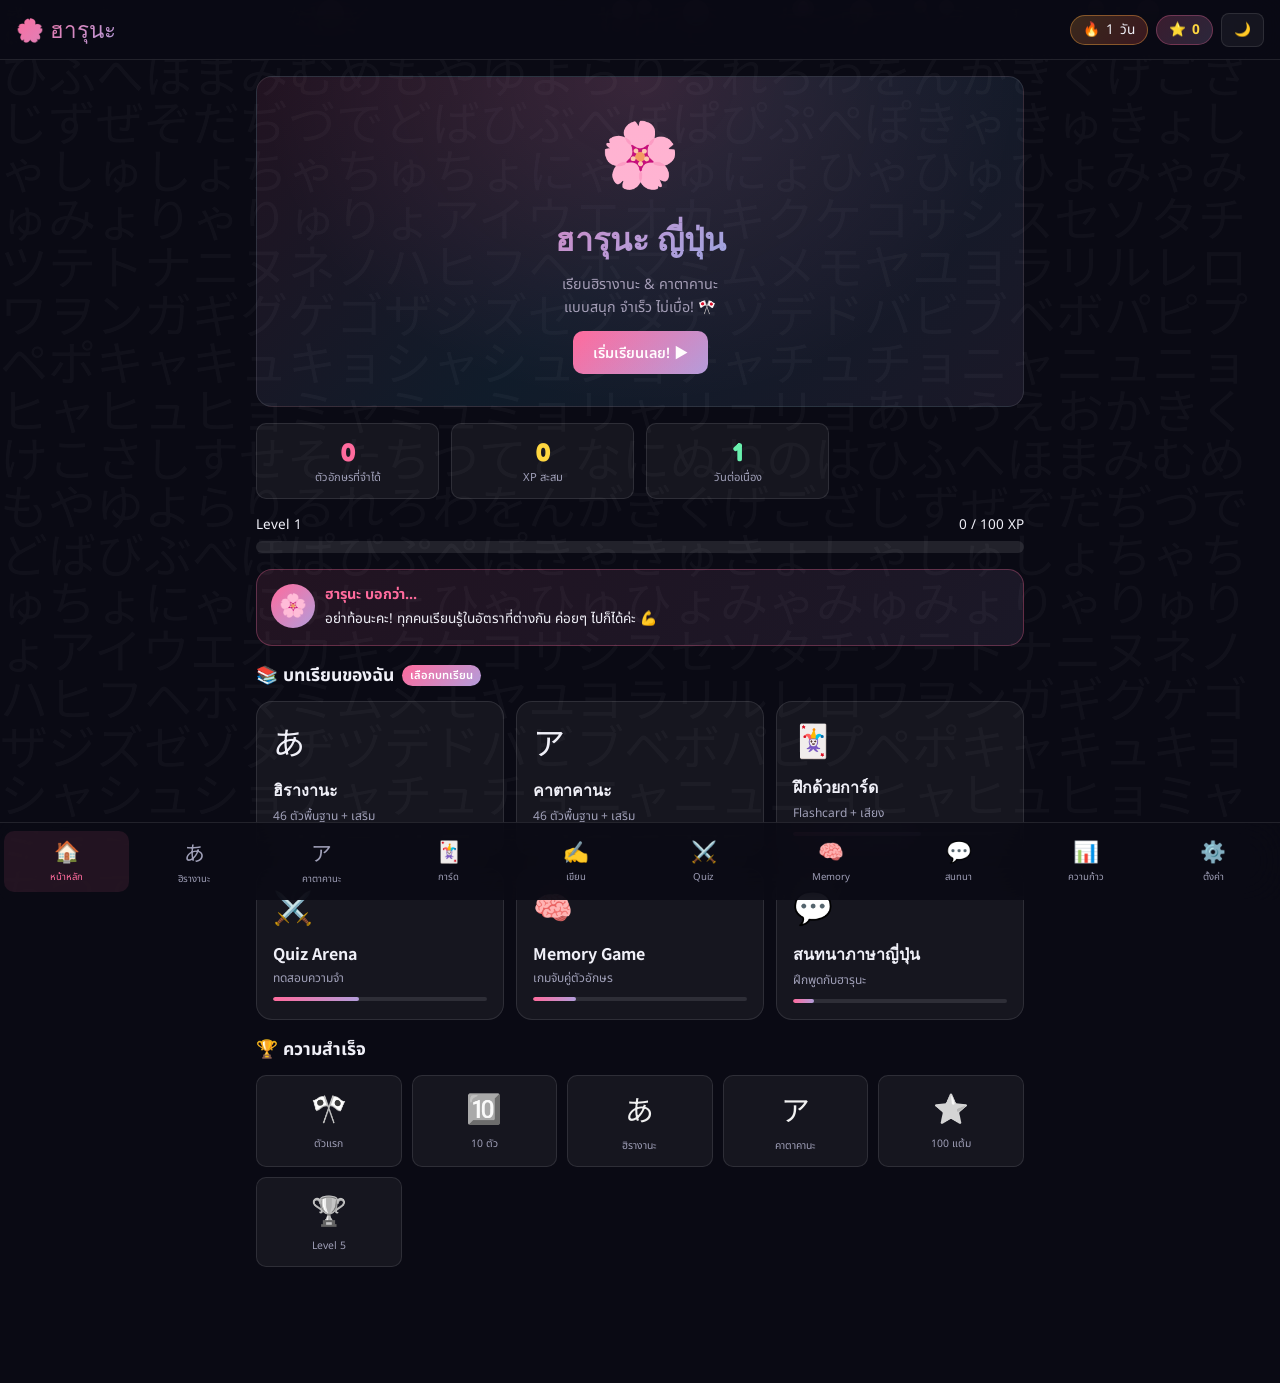
==== commit 2301b0fd: "Enhance speech synthesis functionality to use actual Japanese characters and provide example words f" ====
--- a/index.html
+++ b/index.html
@@ -1351,13 +1351,13 @@
   document.getElementById('modalMnemonic').textContent = '💡 ' + c.mnemonic;
   document.getElementById('modalExample').textContent = '📝 ' + c.example;
   document.getElementById('kanaModal').classList.add('active');
-  if(state.settings.audio) speakJapanese(c.romaji);
+  if(state.settings.audio) speakCharWithExample(c.char, c.example);
 }
 function closeModal() {
   document.getElementById('kanaModal').classList.remove('active');
 }
 function speakModal() {
-  if(currentModalChar) speakJapanese(currentModalChar.romaji);
+  if(currentModalChar) speakCharWithExample(currentModalChar.char, currentModalChar.example);
 }
 function markModalLearned() {
   if(!currentModalChar) return;
@@ -1376,15 +1376,78 @@
 // =====================================================
 // SPEECH SYNTHESIS
 // =====================================================
-function speakJapanese(text) {
-  if(!state.settings.audio) return;
-  if(!window.speechSynthesis) return;
+// =====================================================
+// SPEECH SYNTHESIS — ใช้ตัวอักษรญี่ปุ่นจริง ไม่ใช่ romaji
+// =====================================================
+let voices = [];
+function loadVoices() {
+  voices = window.speechSynthesis.getVoices();
+}
+if (window.speechSynthesis) {
+  loadVoices();
+  window.speechSynthesis.onvoiceschanged = loadVoices;
+}
+
+function getJapaneseVoice() {
+  // เลือก voice ภาษาญี่ปุ่นที่ดีที่สุดที่มี
+  const jaVoices = voices.filter(v => v.lang && v.lang.startsWith('ja'));
+  // ลำดับความสำคัญ: Google > Microsoft > native
+  const preferred = jaVoices.find(v => /google/i.test(v.name)) ||
+                    jaVoices.find(v => /microsoft/i.test(v.name)) ||
+                    jaVoices.find(v => v.localService) ||
+                    jaVoices[0] || null;
+  return preferred;
+}
+
+function speakJapanese(japaneseChar) {
+  if (!state.settings.audio) return;
+  if (!window.speechSynthesis) return;
   window.speechSynthesis.cancel();
-  const u = new SpeechSynthesisUtterance(text);
+
+  const u = new SpeechSynthesisUtterance(japaneseChar);
   u.lang = 'ja-JP';
-  u.rate = 0.8;
-  u.pitch = 1.1;
+  u.rate = 0.7;   // ช้าลงเพื่อความชัดเจน
+  u.pitch = 1.0;
+  u.volume = 1.0;
+
+  const voice = getJapaneseVoice();
+  if (voice) u.voice = voice;
+
   window.speechSynthesis.speak(u);
+}
+
+// พูดตัวอักษรพร้อม example word เพื่อเสริมความเข้าใจ
+function speakCharWithExample(char, exampleWord) {
+  if (!state.settings.audio) return;
+  if (!window.speechSynthesis) return;
+  window.speechSynthesis.cancel();
+
+  const voice = getJapaneseVoice();
+
+  // พูดตัวอักษรก่อน
+  const u1 = new SpeechSynthesisUtterance(char);
+  u1.lang = 'ja-JP';
+  u1.rate = 0.6;
+  u1.pitch = 1.0;
+  u1.volume = 1.0;
+  if (voice) u1.voice = voice;
+
+  window.speechSynthesis.speak(u1);
+
+  // ถ้ามี example word พูดตามหลังจาก 800ms
+  if (exampleWord) {
+    // ดึงแค่ตัวอักษรญี่ปุ่นจาก example string เช่น "あめ (ame) = ฝน" → "あめ"
+    const jpMatch = exampleWord.match(/^([^\s(（]+)/);
+    if (jpMatch) {
+      const u2 = new SpeechSynthesisUtterance(jpMatch[1]);
+      u2.lang = 'ja-JP';
+      u2.rate = 0.7;
+      u2.pitch = 1.0;
+      u2.volume = 1.0;
+      if (voice) u2.voice = voice;
+      setTimeout(() => window.speechSynthesis.speak(u2), 900);
+    }
+  }
 }
 
 // =====================================================
@@ -1450,15 +1513,20 @@
   document.getElementById('fcTotal').textContent = fcDeck.length;
   const pct = ((fcIndex+1)/fcDeck.length)*100;
   document.getElementById('fcProgFill').style.width = pct+'%';
-  if(state.settings.audio) setTimeout(()=>speakJapanese(c.romaji),300);
+  if(state.settings.audio) setTimeout(()=>speakCharWithExample(c.char, c.example),300);
 }
 
 function flipFC() {
   const card = document.getElementById('flashcard');
   fcFlipped = !fcFlipped;
-  if(fcFlipped) card.classList.add('flipped');
-  else card.classList.remove('flipped');
-  if(fcFlipped) addXP(1);
+  if(fcFlipped) {
+    card.classList.add('flipped');
+    // ออกเสียงตัวอักษรจริงเมื่อพลิกการ์ด
+    if(fcDeck[fcIndex]) speakJapanese(fcDeck[fcIndex].char);
+    addXP(1);
+  } else {
+    card.classList.remove('flipped');
+  }
 }
 
 function nextFC() {
@@ -1488,7 +1556,7 @@
 }
 
 function speakCurrentFC() {
-  if(fcDeck[fcIndex]) speakJapanese(fcDeck[fcIndex].romaji);
+  if(fcDeck[fcIndex]) speakCharWithExample(fcDeck[fcIndex].char, fcDeck[fcIndex].example);
 }
 
 // =====================================================
@@ -1706,6 +1774,11 @@
   document.getElementById('qChar').textContent = qChar;
   document.getElementById('qChar').style.fontFamily = (quizType==='romaji2char'||quizType==='speed') ? 'inherit' : "'Noto Sans JP',sans-serif";
   document.getElementById('qPrompt').textContent = qPrompt;
+
+  // ออกเสียงตัวอักษรญี่ปุ่นจริงๆ (เฉพาะ mode ที่แสดงตัวอักษร)
+  if(state.settings.audio && quizType !== 'romaji2char') {
+    setTimeout(() => speakJapanese(c.char), 200);
+  }
 
   const optsEl = document.getElementById('quizOptions');
   optsEl.innerHTML = options.map(opt=>`
@@ -2217,4 +2290,4 @@
 });
 </script>
 </body>
-</html>
+</html>
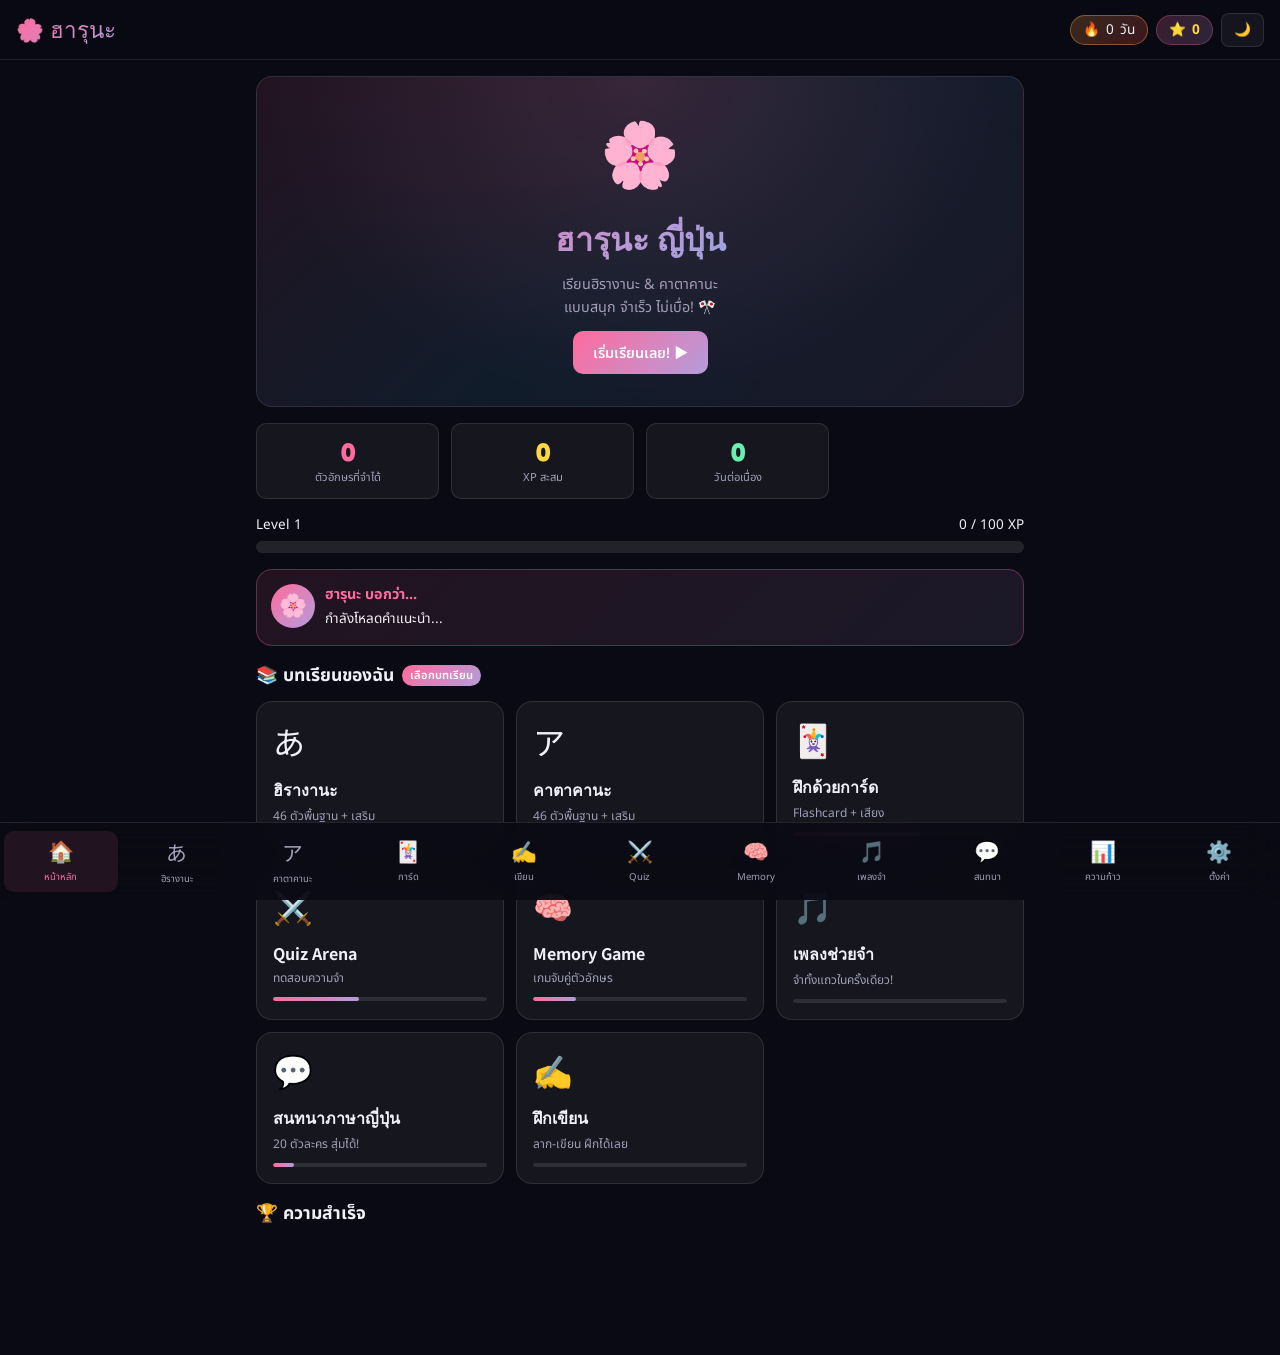
==== commit 8e1825cf: "chore: clean up empty code change sections in the changes log" ====
--- a/index.html
+++ b/index.html
@@ -5,523 +5,15 @@
 <meta name="viewport" content="width=device-width, initial-scale=1.0">
 <title>ฮารุนะ - เรียนฮิรางานะ & คาตาคานะ</title>
 <link href="https://fonts.googleapis.com/css2?family=Noto+Sans+JP:wght@300;400;700;900&family=Noto+Sans+Thai:wght@300;400;600;700&family=Fredoka+One&display=swap" rel="stylesheet">
-<style>
-:root {
-  --bg: #0a0a14;
-  --bg2: #12121f;
-  --bg3: #1a1a2e;
-  --card: rgba(255,255,255,0.05);
-  --card-hover: rgba(255,255,255,0.09);
-  --border: rgba(255,255,255,0.1);
-  --pink: #ff6b9d;
-  --pink2: #ff4d8d;
-  --blue: #4fc3f7;
-  --purple: #b39ddb;
-  --green: #69f0ae;
-  --yellow: #ffd740;
-  --orange: #ffab40;
-  --red: #ff5252;
-  --text: #f0f0f8;
-  --text2: #a0a0b8;
-  --text3: #6060808;
-  --glow-pink: 0 0 20px rgba(255,107,157,0.5);
-  --glow-blue: 0 0 20px rgba(79,195,247,0.5);
-  --glow-green: 0 0 20px rgba(105,240,174,0.5);
-  --radius: 16px;
-  --radius-sm: 10px;
-  --transition: all 0.3s cubic-bezier(0.4,0,0.2,1);
-}
-.light-mode {
-  --bg: #f0f4ff;
-  --bg2: #e8eeff;
-  --bg3: #dde4ff;
-  --card: rgba(255,255,255,0.8);
-  --card-hover: rgba(255,255,255,0.95);
-  --border: rgba(100,100,180,0.2);
-  --text: #1a1a3e;
-  --text2: #4a4a7a;
-}
-*,*::before,*::after{box-sizing:border-box;margin:0;padding:0}
-html{scroll-behavior:smooth}
-body{
-  font-family:'Noto Sans Thai','Noto Sans JP',sans-serif;
-  background:var(--bg);
-  color:var(--text);
-  min-height:100vh;
-  overflow-x:hidden;
-  transition:var(--transition);
-}
-
-/* ===== PARTICLES ===== */
-#particles{position:fixed;top:0;left:0;width:100%;height:100%;pointer-events:none;z-index:0;overflow:hidden}
-.particle{position:absolute;border-radius:50%;animation:floatUp linear infinite;opacity:0}
-@keyframes floatUp{
-  0%{transform:translateY(100vh) rotate(0deg);opacity:0}
-  10%{opacity:0.6}
-  90%{opacity:0.3}
-  100%{transform:translateY(-20vh) rotate(720deg);opacity:0}
-}
-
-/* ===== LAYOUT ===== */
-#app{position:relative;z-index:1;min-height:100vh}
-.nav{
-  position:fixed;top:0;left:0;right:0;z-index:100;
-  background:rgba(10,10,20,0.85);
-  backdrop-filter:blur(20px);
-  border-bottom:1px solid var(--border);
-  padding:0 16px;
-  height:60px;
-  display:flex;align-items:center;justify-content:space-between;
-}
-.light-mode .nav{background:rgba(240,244,255,0.9)}
-.nav-logo{
-  font-family:'Fredoka One',cursive;
-  font-size:1.4rem;
-  background:linear-gradient(135deg,var(--pink),var(--purple));
-  -webkit-background-clip:text;-webkit-text-fill-color:transparent;
-  background-clip:text;
-  cursor:pointer;
-}
-.nav-actions{display:flex;gap:8px;align-items:center}
-.nav-btn{
-  background:var(--card);border:1px solid var(--border);
-  color:var(--text);border-radius:8px;padding:6px 12px;
-  cursor:pointer;font-size:0.85rem;transition:var(--transition);
-  font-family:inherit;
-}
-.nav-btn:hover{background:var(--card-hover);box-shadow:var(--glow-pink)}
-.xp-display{
-  display:flex;align-items:center;gap:6px;
-  background:linear-gradient(135deg,rgba(255,107,157,0.2),rgba(179,157,219,0.2));
-  border:1px solid rgba(255,107,157,0.3);
-  border-radius:20px;padding:4px 12px;font-size:0.85rem;
-}
-.xp-display span{color:var(--yellow);font-weight:700}
-
-.main{padding-top:60px;min-height:100vh}
-
-/* ===== TABS ===== */
-.tab-bar{
-  position:fixed;bottom:0;left:0;right:0;z-index:100;
-  background:rgba(10,10,20,0.9);backdrop-filter:blur(20px);
-  border-top:1px solid var(--border);
-  display:flex;padding:8px 4px;gap:2px;
-  overflow-x:auto;scrollbar-width:none;
-}
-.light-mode .tab-bar{background:rgba(240,244,255,0.95)}
-.tab-bar::-webkit-scrollbar{display:none}
-.tab-btn{
-  flex:1;min-width:60px;display:flex;flex-direction:column;
-  align-items:center;gap:2px;padding:6px 4px;
-  border:none;background:none;color:var(--text2);
-  cursor:pointer;border-radius:10px;transition:var(--transition);
-  font-family:inherit;font-size:0.6rem;
-}
-.tab-btn.active{color:var(--pink);background:rgba(255,107,157,0.1)}
-.tab-btn .icon{font-size:1.3rem}
-.tab-btn:hover{color:var(--text);background:var(--card)}
-
-/* ===== PAGE CONTENT ===== */
-.page{display:none;padding:16px 16px 100px;max-width:800px;margin:0 auto;animation:fadeIn 0.4s ease}
-.page.active{display:block}
-@keyframes fadeIn{from{opacity:0;transform:translateY(10px)}to{opacity:1;transform:translateY(0)}}
-
-/* ===== CARDS ===== */
-.card{
-  background:var(--card);border:1px solid var(--border);
-  border-radius:var(--radius);padding:16px;
-  transition:var(--transition);
-}
-.card:hover{background:var(--card-hover)}
-.card-title{font-size:1rem;font-weight:700;margin-bottom:8px;color:var(--text)}
-
-/* ===== HOME DASHBOARD ===== */
-.hero{
-  text-align:center;padding:32px 16px;
-  background:linear-gradient(135deg,rgba(255,107,157,0.1),rgba(79,195,247,0.1),rgba(179,157,219,0.1));
-  border-radius:var(--radius);margin-bottom:16px;
-  border:1px solid var(--border);
-  position:relative;overflow:hidden;
-}
-.hero::before{
-  content:'';position:absolute;inset:0;
-  background:radial-gradient(ellipse at 50% 0%,rgba(255,107,157,0.15),transparent 70%);
-}
-.mascot{font-size:4rem;animation:bounce 2s ease infinite;display:inline-block}
-@keyframes bounce{0%,100%{transform:translateY(0) rotate(-5deg)}50%{transform:translateY(-10px) rotate(5deg)}}
-.hero h1{font-family:'Fredoka One',cursive;font-size:2rem;margin:8px 0;
-  background:linear-gradient(135deg,var(--pink),var(--purple),var(--blue));
-  -webkit-background-clip:text;-webkit-text-fill-color:transparent;background-clip:text;}
-.hero p{color:var(--text2);font-size:0.9rem;line-height:1.6}
-
-.stats-grid{display:grid;grid-template-columns:repeat(3,1fr);gap:12px;margin-bottom:16px}
-.stat-card{
-  background:var(--card);border:1px solid var(--border);
-  border-radius:var(--radius-sm);padding:12px;text-align:center;
-}
-.stat-val{font-size:1.6rem;font-weight:700;font-family:'Fredoka One',cursive}
-.stat-label{font-size:0.7rem;color:var(--text2);margin-top:2px}
-
-.lesson-grid{display:grid;grid-template-columns:repeat(2,1fr);gap:12px;margin-bottom:16px}
-.lesson-card{
-  background:var(--card);border:1px solid var(--border);
-  border-radius:var(--radius);padding:16px;cursor:pointer;
-  transition:var(--transition);position:relative;overflow:hidden;
-}
-.lesson-card::before{
-  content:'';position:absolute;inset:0;opacity:0;
-  background:linear-gradient(135deg,var(--pink),var(--purple));
-  transition:var(--transition);
-}
-.lesson-card:hover::before{opacity:0.1}
-.lesson-card:hover{transform:translateY(-3px);box-shadow:0 8px 30px rgba(255,107,157,0.2)}
-.lesson-card .lc-icon{font-size:2rem;margin-bottom:8px}
-.lesson-card .lc-title{font-size:1rem;font-weight:700;font-family:'Noto Sans JP',sans-serif}
-.lesson-card .lc-sub{font-size:0.75rem;color:var(--text2);margin-top:4px}
-.lesson-card .lc-prog{
-  height:4px;background:rgba(255,255,255,0.1);border-radius:2px;margin-top:10px;overflow:hidden;
-}
-.lesson-card .lc-prog-fill{height:100%;border-radius:2px;background:linear-gradient(90deg,var(--pink),var(--purple));transition:width 1s ease}
-.locked{opacity:0.5;cursor:not-allowed}
-.locked::after{content:'🔒';position:absolute;top:8px;right:8px;font-size:1rem}
-
-/* ===== LESSON GRID ===== */
-.kana-grid{display:grid;grid-template-columns:repeat(5,1fr);gap:8px;margin-bottom:16px}
-@media(max-width:400px){.kana-grid{grid-template-columns:repeat(4,1fr)}}
-.kana-cell{
-  background:var(--card);border:1px solid var(--border);
-  border-radius:var(--radius-sm);padding:8px 4px;
-  text-align:center;cursor:pointer;transition:var(--transition);
-  position:relative;
-}
-.kana-cell:hover{background:var(--card-hover);transform:scale(1.05);box-shadow:var(--glow-pink)}
-.kana-cell.learned{border-color:var(--green);background:rgba(105,240,174,0.1)}
-.kana-cell.hard{border-color:var(--red);background:rgba(255,82,82,0.1)}
-.kana-cell .kc{font-size:1.4rem;font-family:'Noto Sans JP',sans-serif;display:block}
-.kana-cell .kr{font-size:0.65rem;color:var(--text2);display:block}
-
-.section-title{
-  font-size:1.1rem;font-weight:700;margin:16px 0 12px;
-  display:flex;align-items:center;gap:8px;
-}
-.section-title .badge{
-  font-size:0.7rem;padding:2px 8px;border-radius:20px;
-  background:linear-gradient(135deg,var(--pink),var(--purple));
-  font-weight:600;color:white;
-}
-
-/* ===== FLASHCARD SYSTEM ===== */
-.flashcard-container{perspective:1000px;margin-bottom:16px}
-.flashcard{
-  width:100%;max-width:340px;height:220px;
-  margin:0 auto;position:relative;transform-style:preserve-3d;
-  transition:transform 0.6s cubic-bezier(0.4,0,0.2,1);cursor:pointer;
-}
-.flashcard.flipped{transform:rotateY(180deg)}
-.flashcard-front,.flashcard-back{
-  position:absolute;inset:0;backface-visibility:hidden;
-  border-radius:var(--radius);padding:24px;
-  display:flex;flex-direction:column;align-items:center;justify-content:center;
-  border:1px solid var(--border);
-}
-.flashcard-front{
-  background:linear-gradient(135deg,rgba(255,107,157,0.15),rgba(179,157,219,0.15));
-}
-.flashcard-back{
-  transform:rotateY(180deg);
-  background:linear-gradient(135deg,rgba(79,195,247,0.15),rgba(105,240,174,0.15));
-}
-.fc-char{font-size:5rem;font-family:'Noto Sans JP',sans-serif;line-height:1}
-.fc-type{font-size:0.75rem;color:var(--text2);margin-top:8px}
-.fc-romaji{font-size:1.8rem;font-weight:700;color:var(--pink);font-family:'Fredoka One',cursive}
-.fc-thai{font-size:1rem;color:var(--text2);margin:4px 0}
-.fc-hint{font-size:0.8rem;color:var(--text2);text-align:center;margin-top:8px;line-height:1.5}
-.fc-example{font-size:0.85rem;color:var(--blue);margin-top:6px}
-
-.fc-controls{display:flex;gap:12px;justify-content:center;margin-bottom:16px}
-.btn{
-  border:none;border-radius:var(--radius-sm);padding:10px 20px;
-  cursor:pointer;font-family:inherit;font-size:0.9rem;
-  font-weight:600;transition:var(--transition);
-}
-.btn-primary{background:linear-gradient(135deg,var(--pink),var(--purple));color:white}
-.btn-primary:hover{box-shadow:var(--glow-pink);transform:translateY(-2px)}
-.btn-success{background:linear-gradient(135deg,var(--green),#00bcd4);color:#111}
-.btn-success:hover{box-shadow:var(--glow-green);transform:translateY(-2px)}
-.btn-danger{background:linear-gradient(135deg,var(--red),var(--orange));color:white}
-.btn-danger:hover{transform:translateY(-2px)}
-.btn-outline{background:transparent;border:1px solid var(--border);color:var(--text)}
-.btn-outline:hover{background:var(--card-hover)}
-.btn-sm{padding:6px 14px;font-size:0.8rem}
-
-.fc-progress{
-  display:flex;align-items:center;justify-content:space-between;
-  margin-bottom:16px;font-size:0.85rem;color:var(--text2);
-}
-.fc-progress-bar{height:6px;background:rgba(255,255,255,0.1);border-radius:3px;flex:1;margin:0 12px;overflow:hidden}
-.fc-progress-fill{height:100%;background:linear-gradient(90deg,var(--pink),var(--purple));border-radius:3px;transition:width 0.5s ease}
-.audio-btn{
-  width:44px;height:44px;border-radius:50%;border:none;cursor:pointer;
-  background:linear-gradient(135deg,var(--blue),var(--purple));
-  font-size:1.2rem;display:inline-flex;align-items:center;justify-content:center;
-  transition:var(--transition);
-}
-.audio-btn:hover{box-shadow:var(--glow-blue);transform:scale(1.1)}
-
-/* ===== QUIZ ===== */
-.quiz-header{display:flex;align-items:center;justify-content:space-between;margin-bottom:16px}
-.quiz-score{font-size:1.2rem;font-weight:700;color:var(--yellow);font-family:'Fredoka One',cursive}
-.quiz-timer{
-  width:50px;height:50px;border-radius:50%;
-  border:3px solid var(--pink);display:flex;align-items:center;justify-content:center;
-  font-size:1.1rem;font-weight:700;color:var(--pink);font-family:'Fredoka One',cursive;
-  position:relative;
-}
-.quiz-question{
-  text-align:center;margin-bottom:20px;
-  background:var(--card);border:1px solid var(--border);
-  border-radius:var(--radius);padding:32px 16px;
-}
-.quiz-char{font-size:5rem;font-family:'Noto Sans JP',sans-serif;margin-bottom:8px}
-.quiz-prompt{font-size:0.9rem;color:var(--text2)}
-.quiz-options{display:grid;grid-template-columns:repeat(2,1fr);gap:12px;margin-bottom:16px}
-.quiz-opt{
-  background:var(--card);border:2px solid var(--border);
-  border-radius:var(--radius-sm);padding:14px;text-align:center;
-  cursor:pointer;transition:var(--transition);font-size:0.95rem;font-weight:600;
-}
-.quiz-opt:hover{background:var(--card-hover);border-color:var(--pink)}
-.quiz-opt.correct{border-color:var(--green);background:rgba(105,240,174,0.15);color:var(--green)}
-.quiz-opt.wrong{border-color:var(--red);background:rgba(255,82,82,0.15);color:var(--red)}
-.quiz-opt.disabled{pointer-events:none}
-.combo-display{
-  text-align:center;margin-bottom:12px;
-  font-family:'Fredoka One',cursive;font-size:1rem;color:var(--orange);
-}
-
-/* ===== WRITING PRACTICE ===== */
-.writing-canvas-wrap{
-  background:var(--card);border:1px solid var(--border);
-  border-radius:var(--radius);padding:16px;margin-bottom:16px;
-  text-align:center;
-}
-.writing-char{font-size:3rem;font-family:'Noto Sans JP',sans-serif;margin-bottom:12px;color:var(--text2)}
-canvas#drawCanvas{
-  background:rgba(255,255,255,0.05);border-radius:var(--radius-sm);
-  border:2px solid var(--border);cursor:crosshair;touch-action:none;
-  display:block;margin:0 auto;
-}
-.stroke-guide{position:relative;display:inline-block;margin-bottom:8px}
-.writing-controls{display:flex;gap:8px;justify-content:center;margin-top:12px}
-
-/* ===== MEMORY GAME ===== */
-.memory-grid{display:grid;grid-template-columns:repeat(4,1fr);gap:8px;margin-bottom:16px}
-@media(max-width:360px){.memory-grid{grid-template-columns:repeat(3,1fr)}}
-.memory-card{
-  aspect-ratio:1;background:var(--card);border:1px solid var(--border);
-  border-radius:var(--radius-sm);cursor:pointer;transition:var(--transition);
-  display:flex;align-items:center;justify-content:center;
-  font-size:1.4rem;font-family:'Noto Sans JP',sans-serif;
-  transform-style:preserve-3d;position:relative;
-}
-.memory-card.revealed,.memory-card.matched{transform:rotateY(180deg)}
-.memory-card-inner{
-  position:absolute;inset:0;backface-visibility:hidden;
-  display:flex;align-items:center;justify-content:center;
-  border-radius:var(--radius-sm);font-size:1.1rem;
-}
-.memory-card-front{
-  background:linear-gradient(135deg,rgba(255,107,157,0.3),rgba(179,157,219,0.3));
-  color:transparent;user-select:none;
-}
-.memory-card-front::after{content:'❓';font-size:1.5rem}
-.memory-card-back{
-  transform:rotateY(180deg);
-  background:linear-gradient(135deg,rgba(79,195,247,0.2),rgba(105,240,174,0.2));
-}
-.memory-card.matched .memory-card-back{background:linear-gradient(135deg,rgba(105,240,174,0.3),rgba(0,188,212,0.3));border:2px solid var(--green)}
-
-/* ===== PROGRESS ===== */
-.xp-bar-wrap{margin-bottom:16px}
-.xp-bar-label{display:flex;justify-content:space-between;margin-bottom:6px;font-size:0.85rem}
-.xp-bar{height:12px;background:rgba(255,255,255,0.1);border-radius:6px;overflow:hidden}
-.xp-bar-fill{height:100%;background:linear-gradient(90deg,var(--pink),var(--purple));border-radius:6px;transition:width 1s ease}
-.achievement-grid{display:grid;grid-template-columns:repeat(3,1fr);gap:10px;margin-bottom:16px}
-.achievement{
-  background:var(--card);border:1px solid var(--border);
-  border-radius:var(--radius-sm);padding:12px;text-align:center;
-  transition:var(--transition);
-}
-.achievement.unlocked{border-color:var(--yellow);background:rgba(255,215,64,0.1)}
-.achievement .ach-icon{font-size:1.8rem;display:block;margin-bottom:4px;filter:grayscale(1)}
-.achievement.unlocked .ach-icon{filter:none}
-.achievement .ach-name{font-size:0.65rem;color:var(--text2)}
-
-/* ===== CHAT / CONVERSATION ===== */
-.chat-area{
-  background:var(--card);border:1px solid var(--border);
-  border-radius:var(--radius);padding:16px;margin-bottom:12px;
-  height:300px;overflow-y:auto;display:flex;flex-direction:column;gap:10px;
-}
-.chat-msg{max-width:80%;display:flex;gap:8px;align-items:flex-start}
-.chat-msg.bot{align-self:flex-start}
-.chat-msg.user{align-self:flex-end;flex-direction:row-reverse}
-.chat-avatar{width:32px;height:32px;border-radius:50%;background:linear-gradient(135deg,var(--pink),var(--purple));display:flex;align-items:center;justify-content:center;font-size:0.9rem;flex-shrink:0}
-.chat-bubble{
-  background:rgba(255,255,255,0.08);border-radius:12px;padding:8px 12px;
-  font-size:0.88rem;line-height:1.5;border:1px solid var(--border);
-}
-.chat-msg.user .chat-bubble{background:rgba(255,107,157,0.15);border-color:rgba(255,107,157,0.3)}
-.chat-choices{display:flex;flex-wrap:wrap;gap:8px;margin-bottom:12px}
-.choice-btn{
-  background:var(--card);border:1px solid var(--border);
-  border-radius:20px;padding:8px 16px;cursor:pointer;
-  font-family:inherit;font-size:0.85rem;color:var(--text);
-  transition:var(--transition);
-}
-.choice-btn:hover{background:rgba(255,107,157,0.2);border-color:var(--pink)}
-
-/* ===== MODAL ===== */
-.modal-overlay{
-  position:fixed;inset:0;z-index:200;
-  background:rgba(0,0,0,0.7);backdrop-filter:blur(10px);
-  display:none;align-items:center;justify-content:center;padding:16px;
-}
-.modal-overlay.active{display:flex}
-.modal{
-  background:var(--bg2);border:1px solid var(--border);
-  border-radius:var(--radius);padding:24px;max-width:380px;width:100%;
-  animation:modalIn 0.4s cubic-bezier(0.4,0,0.2,1);
-  text-align:center;
-}
-@keyframes modalIn{from{transform:scale(0.8);opacity:0}to{transform:scale(1);opacity:1}}
-.modal h2{font-family:'Fredoka One',cursive;font-size:1.5rem;margin-bottom:8px}
-.modal p{color:var(--text2);margin-bottom:16px;line-height:1.6}
-
-/* ===== LEVEL UP ===== */
-.levelup-overlay{
-  position:fixed;inset:0;z-index:300;
-  background:rgba(0,0,0,0.85);
-  display:none;align-items:center;justify-content:center;
-  flex-direction:column;gap:16px;
-}
-.levelup-overlay.active{display:flex;animation:levelUp 0.5s ease}
-@keyframes levelUp{from{opacity:0}to{opacity:1}}
-.levelup-text{
-  font-family:'Fredoka One',cursive;font-size:3rem;
-  background:linear-gradient(135deg,var(--yellow),var(--orange),var(--pink));
-  -webkit-background-clip:text;-webkit-text-fill-color:transparent;background-clip:text;
-  animation:pulse 0.5s ease infinite alternate;
-}
-@keyframes pulse{from{transform:scale(1)}to{transform:scale(1.05)}}
-
-/* ===== XP POPUP ===== */
-.xp-popup{
-  position:fixed;bottom:120px;right:20px;z-index:150;
-  background:linear-gradient(135deg,var(--yellow),var(--orange));
-  color:#111;padding:8px 16px;border-radius:20px;
-  font-weight:700;font-size:0.9rem;
-  animation:xpPop 1.5s ease forwards;pointer-events:none;
-}
-@keyframes xpPop{0%{transform:translateY(0);opacity:1}100%{transform:translateY(-60px);opacity:0}}
-
-/* ===== STREAK ===== */
-.streak-badge{
-  display:inline-flex;align-items:center;gap:6px;
-  background:linear-gradient(135deg,rgba(255,171,64,0.2),rgba(255,82,82,0.2));
-  border:1px solid rgba(255,171,64,0.4);border-radius:20px;
-  padding:4px 12px;font-size:0.85rem;
-}
-.streak-badge .fire{animation:flicker 0.5s ease infinite alternate}
-@keyframes flicker{from{transform:scale(1)}to{transform:scale(1.2)rotate(5deg)}}
-
-/* ===== SETTINGS ===== */
-.setting-row{
-  display:flex;align-items:center;justify-content:space-between;
-  padding:14px 0;border-bottom:1px solid var(--border);
-}
-.toggle{
-  width:50px;height:26px;background:rgba(255,255,255,0.1);border-radius:13px;
-  cursor:pointer;position:relative;transition:var(--transition);
-}
-.toggle.on{background:linear-gradient(135deg,var(--pink),var(--purple))}
-.toggle::after{
-  content:'';position:absolute;top:3px;left:3px;
-  width:20px;height:20px;background:white;border-radius:50%;
-  transition:var(--transition);
-}
-.toggle.on::after{transform:translateX(24px)}
-
-/* ===== RESPONSIVE ===== */
-@media(min-width:600px){
-  .stats-grid{grid-template-columns:repeat(4,1fr)}
-  .lesson-grid{grid-template-columns:repeat(3,1fr)}
-  .kana-grid{grid-template-columns:repeat(8,1fr)}
-  .memory-grid{grid-template-columns:repeat(5,1fr)}
-  .achievement-grid{grid-template-columns:repeat(5,1fr)}
-  .quiz-options{grid-template-columns:repeat(4,1fr)}
-}
-
-/* ===== HARUNA TIPS ===== */
-.haruna-tip{
-  background:linear-gradient(135deg,rgba(255,107,157,0.1),rgba(179,157,219,0.1));
-  border:1px solid rgba(255,107,157,0.3);border-radius:var(--radius);
-  padding:14px;margin-bottom:16px;display:flex;gap:10px;align-items:flex-start;
-}
-.haruna-avatar{
-  width:44px;height:44px;border-radius:50%;flex-shrink:0;
-  background:linear-gradient(135deg,var(--pink),var(--purple));
-  display:flex;align-items:center;justify-content:center;font-size:1.4rem;
-}
-.haruna-tip-text{font-size:0.85rem;line-height:1.6;color:var(--text)}
-.haruna-tip-title{font-weight:700;color:var(--pink);margin-bottom:4px;font-size:0.9rem}
-
-/* ===== FILTERS / SELECTOR ===== */
-.type-selector{display:flex;gap:8px;margin-bottom:16px;flex-wrap:wrap}
-.type-btn{
-  padding:7px 16px;border-radius:20px;border:1px solid var(--border);
-  background:var(--card);cursor:pointer;font-family:inherit;font-size:0.85rem;
-  color:var(--text2);transition:var(--transition);
-}
-.type-btn.active{background:linear-gradient(135deg,var(--pink),var(--purple));color:white;border-color:transparent}
-
-/* ===== COMBO STREAK ANIMATION ===== */
-.combo-anim{
-  position:fixed;top:50%;left:50%;transform:translate(-50%,-50%);
-  z-index:200;pointer-events:none;
-  font-family:'Fredoka One',cursive;font-size:2.5rem;
-  animation:comboPop 1s ease forwards;
-}
-@keyframes comboPop{
-  0%{transform:translate(-50%,-50%) scale(0.5);opacity:0}
-  40%{transform:translate(-50%,-50%) scale(1.2);opacity:1}
-  80%{transform:translate(-50%,-50%) scale(1);opacity:1}
-  100%{transform:translate(-50%,-70%) scale(0.8);opacity:0}
-}
-
-/* ===== PROGRESS RING ===== */
-.prog-ring{display:inline-block;position:relative;width:80px;height:80px}
-.prog-ring svg{transform:rotate(-90deg)}
-.prog-ring-text{
-  position:absolute;inset:0;display:flex;align-items:center;justify-content:center;
-  font-family:'Fredoka One',cursive;font-size:1rem;color:var(--pink);
-}
-
-/* Decorative Japanese text background */
-.jp-bg{
-  position:fixed;top:0;left:0;right:0;bottom:0;
-  pointer-events:none;z-index:0;overflow:hidden;
-  opacity:0.03;font-family:'Noto Sans JP',sans-serif;
-  font-size:3rem;word-break:break-all;line-height:1;
-  color:white;
-}
-</style>
+<link rel="stylesheet" href="css/style.css">
 </head>
 <body>
+
 <div class="jp-bg" id="jpBg"></div>
 <div id="particles"></div>
 
 <div id="app">
+  <!-- ===== NAV ===== -->
   <nav class="nav">
     <div class="nav-logo" onclick="showPage('home')">🌸 ฮารุนะ</div>
     <div class="nav-actions">
@@ -532,7 +24,8 @@
   </nav>
 
   <main class="main">
-    <!-- HOME -->
+
+    <!-- ===== HOME ===== -->
     <div class="page active" id="page-home">
       <div class="hero">
         <div class="mascot">🌸</div>
@@ -559,7 +52,10 @@
       </div>
 
       <div class="xp-bar-wrap">
-        <div class="xp-bar-label"><span>Level <span id="userLevel">1</span></span><span id="xpProgress">0 / 100 XP</span></div>
+        <div class="xp-bar-label">
+          <span>Level <span id="userLevel">1</span></span>
+          <span id="xpProgress">0 / 100 XP</span>
+        </div>
         <div class="xp-bar"><div class="xp-bar-fill" id="xpFill" style="width:0%"></div></div>
       </div>
 
@@ -603,11 +99,23 @@
           <div class="lc-sub">เกมจับคู่ตัวอักษร</div>
           <div class="lc-prog"><div class="lc-prog-fill" style="width:20%"></div></div>
         </div>
+        <div class="lesson-card" onclick="showPage('song')">
+          <div class="lc-icon">🎵</div>
+          <div class="lc-title">เพลงช่วยจำ</div>
+          <div class="lc-sub">จำทั้งแถวในครั้งเดียว!</div>
+          <div class="lc-prog"><div class="lc-prog-fill" style="width:0%"></div></div>
+        </div>
         <div class="lesson-card" onclick="showPage('conversation')">
           <div class="lc-icon">💬</div>
           <div class="lc-title">สนทนาภาษาญี่ปุ่น</div>
-          <div class="lc-sub">ฝึกพูดกับฮารุนะ</div>
+          <div class="lc-sub">20 ตัวละคร สุ่มได้!</div>
           <div class="lc-prog"><div class="lc-prog-fill" style="width:10%"></div></div>
+        </div>
+        <div class="lesson-card" onclick="showPage('writing')">
+          <div class="lc-icon">✍️</div>
+          <div class="lc-title">ฝึกเขียน</div>
+          <div class="lc-sub">ลาก-เขียน ฝึกได้เลย</div>
+          <div class="lc-prog"><div class="lc-prog-fill" style="width:0%"></div></div>
         </div>
       </div>
 
@@ -615,7 +123,7 @@
       <div class="achievement-grid" id="homeAchievements"></div>
     </div>
 
-    <!-- HIRAGANA -->
+    <!-- ===== HIRAGANA ===== -->
     <div class="page" id="page-hiragana">
       <div class="section-title" style="font-size:1.3rem">あ ฮิรางานะ <span class="badge">Japanese Script</span></div>
       <div class="haruna-tip">
@@ -641,7 +149,7 @@
       <div class="kana-grid" id="hiraGrid"></div>
     </div>
 
-    <!-- KATAKANA -->
+    <!-- ===== KATAKANA ===== -->
     <div class="page" id="page-katakana">
       <div class="section-title" style="font-size:1.3rem">ア คาตาคานะ <span class="badge">Foreign Words</span></div>
       <div class="haruna-tip">
@@ -667,11 +175,11 @@
       <div class="kana-grid" id="kataGrid"></div>
     </div>
 
-    <!-- FLASHCARDS -->
+    <!-- ===== FLASHCARDS ===== -->
     <div class="page" id="page-flashcards">
       <div class="section-title">🃏 Flashcard <span class="badge">กดเพื่อพลิก</span></div>
       <div class="type-selector">
-        <button class="type-btn active" id="fcTypeAll" onclick="setFCType('all',this)">ทั้งหมด</button>
+        <button class="type-btn active" onclick="setFCType('all',this)">ทั้งหมด</button>
         <button class="type-btn" onclick="setFCType('hiragana',this)">ฮิรางานะ</button>
         <button class="type-btn" onclick="setFCType('katakana',this)">คาตาคานะ</button>
         <button class="type-btn" onclick="setFCType('weak',this)">⚡ ยังยาก</button>
@@ -679,7 +187,7 @@
       <div class="fc-progress">
         <span id="fcCurrent">0</span>/<span id="fcTotal">0</span>
         <div class="fc-progress-bar"><div class="fc-progress-fill" id="fcProgFill" style="width:0%"></div></div>
-        <button class="audio-btn" id="fcAudioBtn" onclick="speakCurrentFC()">🔊</button>
+        <button class="audio-btn" onclick="speakCurrentFC()">🔊</button>
       </div>
       <div class="flashcard-container">
         <div class="flashcard" id="flashcard" onclick="flipFC()">
@@ -705,12 +213,12 @@
         <div class="haruna-avatar">🌸</div>
         <div>
           <div class="haruna-tip-title">เทคนิคการจำแบบฮารุนะ</div>
-          <div class="haruna-tip-text" id="fcTip">ลองนึกภาพในหัวว่าตัวอักษรนี้เหมือนอะไร แล้วเชื่อมกับเสียงที่อ่าน จะจำได้เร็วกว่าการท่อง 10 เท่าค่ะ! 🧠✨</div>
-        </div>
-      </div>
-    </div>
-
-    <!-- WRITING -->
+          <div class="haruna-tip-text">ลองนึกภาพในหัวว่าตัวอักษรนี้เหมือนอะไร แล้วเชื่อมกับเสียงที่อ่าน จะจำได้เร็วกว่าการท่อง 10 เท่าค่ะ! 🧠✨</div>
+        </div>
+      </div>
+    </div>
+
+    <!-- ===== WRITING ===== -->
     <div class="page" id="page-writing">
       <div class="section-title">✍️ ฝึกเขียน <span class="badge">ลาก-เขียน</span></div>
       <div class="haruna-tip">
@@ -744,7 +252,7 @@
       <div class="kana-grid" id="writeSelectGrid"></div>
     </div>
 
-    <!-- QUIZ -->
+    <!-- ===== QUIZ ===== -->
     <div class="page" id="page-quiz">
       <div class="section-title">⚔️ Quiz Arena <span class="badge">สู้เลย!</span></div>
       <div id="quizMenu">
@@ -814,7 +322,7 @@
       </div>
     </div>
 
-    <!-- MEMORY GAME -->
+    <!-- ===== MEMORY GAME ===== -->
     <div class="page" id="page-memory">
       <div class="section-title">🧠 Memory Game <span class="badge">จับคู่ตัวอักษร</span></div>
       <div id="memoryMenu">
@@ -853,21 +361,69 @@
       </div>
     </div>
 
-    <!-- CONVERSATION -->
+    <!-- ===== SONG MODE ===== -->
+    <div class="page" id="page-song">
+      <div class="section-title" style="font-size:1.3rem">🎵 เพลงช่วยจำ <span class="badge">จำทั้งแถวในครั้งเดียว!</span></div>
+      <div class="haruna-tip">
+        <div class="haruna-avatar">🌸</div>
+        <div>
+          <div class="haruna-tip-title">ทำไมเพลงช่วยจำได้?</div>
+          <div class="haruna-tip-text">สมองเชื่อม melody + เสียง + จังหวะ เข้าด้วยกัน เหมือนที่เราจำ ก ข ค ง ได้เพราะเพลง! กดฟังแต่ละแถวแล้วร้องตาม ไม่นานก็จำได้เองค่ะ 🧠🎶</div>
+        </div>
+      </div>
+      <div class="type-selector" id="songFilter">
+        <button class="type-btn active" onclick="filterSongs('all',this)">ทั้งหมด</button>
+        <button class="type-btn" onclick="filterSongs('hiragana',this)">ฮิรางานะ</button>
+        <button class="type-btn" onclick="filterSongs('katakana',this)">คาตาคานะ</button>
+      </div>
+      <div id="songList"></div>
+    </div>
+
+    <!-- ===== CONVERSATION ===== -->
     <div class="page" id="page-conversation">
-      <div class="section-title">💬 สนทนาภาษาญี่ปุ่น <span class="badge">กับฮารุนะ</span></div>
-      <div style="display:flex;gap:8px;margin-bottom:12px;flex-wrap:wrap">
-        <button class="type-btn active" onclick="setConvScene('greeting',this)">การทักทาย</button>
-        <button class="type-btn" onclick="setConvScene('intro',this)">แนะนำตัว</button>
-        <button class="type-btn" onclick="setConvScene('shopping',this)">ช้อปปิ้ง</button>
-        <button class="type-btn" onclick="setConvScene('food',this)">อาหาร</button>
-        <button class="type-btn" onclick="setConvScene('direction',this)">เดินทาง</button>
-      </div>
+      <div class="section-title">💬 สนทนาภาษาญี่ปุ่น <span class="badge">ตัวละครสุ่ม 20 คน!</span></div>
+
+      <!-- Character Card -->
+      <div id="charCard" style="background:var(--card);border:1px solid var(--border);border-radius:var(--radius);padding:16px;margin-bottom:12px;display:flex;gap:12px;align-items:center;position:relative;overflow:hidden;">
+        <div id="charAvatar" style="font-size:2rem;width:56px;height:56px;border-radius:50%;flex-shrink:0;background:linear-gradient(135deg,var(--pink),var(--purple));display:flex;align-items:center;justify-content:center;">🌸</div>
+        <div style="flex:1;min-width:0">
+          <div style="display:flex;align-items:center;gap:8px;flex-wrap:wrap">
+            <div id="charName" style="font-size:1rem;font-weight:700">-</div>
+            <div id="charTag" style="font-size:0.7rem;padding:2px 8px;border-radius:10px;background:rgba(255,107,157,0.2);color:var(--pink)">-</div>
+          </div>
+          <div id="charDesc" style="font-size:0.75rem;color:var(--text2);margin-top:3px;line-height:1.5">-</div>
+          <div id="charPersonality" style="font-size:0.72rem;color:var(--purple);margin-top:3px">-</div>
+        </div>
+        <button onclick="rollNewChar()" style="position:absolute;top:10px;right:10px;background:linear-gradient(135deg,var(--pink),var(--purple));border:none;border-radius:8px;padding:6px 10px;color:white;cursor:pointer;font-size:0.75rem;font-family:inherit;font-weight:700;">🎲 สุ่มใหม่</button>
+      </div>
+
+      <!-- Scene Selector -->
+      <div style="display:flex;gap:8px;margin-bottom:12px;flex-wrap:wrap" id="sceneSelector">
+        <button class="type-btn active" onclick="setConvScene('greeting',this)">👋 ทักทาย</button>
+        <button class="type-btn" onclick="setConvScene('intro',this)">🙋 แนะนำตัว</button>
+        <button class="type-btn" onclick="setConvScene('shopping',this)">🛍️ ช้อปปิ้ง</button>
+        <button class="type-btn" onclick="setConvScene('food',this)">🍜 อาหาร</button>
+        <button class="type-btn" onclick="setConvScene('direction',this)">🗺️ เดินทาง</button>
+        <button class="type-btn" onclick="setConvScene('school',this)">📚 โรงเรียน</button>
+        <button class="type-btn" onclick="setConvScene('work',this)">💼 ที่ทำงาน</button>
+        <button class="type-btn" onclick="setConvScene('hobby',this)">🎮 งานอดิเรก</button>
+        <button class="type-btn" onclick="setConvScene('weather',this)">🌤️ อากาศ</button>
+        <button class="type-btn" onclick="setConvScene('transport',this)">🚃 ขนส่ง</button>
+      </div>
+
       <div class="chat-area" id="chatArea"></div>
       <div class="chat-choices" id="chatChoices"></div>
-    </div>
-
-    <!-- PROGRESS -->
+
+      <div class="haruna-tip" style="margin-top:12px">
+        <div class="haruna-avatar">🌸</div>
+        <div>
+          <div class="haruna-tip-title">💡 ฮารุนะแนะนำ</div>
+          <div class="haruna-tip-text" id="convTip">แต่ละตัวละครมีบุคลิกและวิธีพูดต่างกัน ลองกด 🎲 สุ่มตัวละครใหม่แล้วคุยในสถานการณ์เดิม จะได้คำตอบไม่เหมือนกันเลยค่ะ!</div>
+        </div>
+      </div>
+    </div>
+
+    <!-- ===== PROGRESS ===== -->
     <div class="page" id="page-progress">
       <div class="section-title">📊 ความก้าวหน้า <span class="badge">สถิติของฉัน</span></div>
       <div class="card" style="margin-bottom:16px">
@@ -875,8 +431,8 @@
           <div class="prog-ring">
             <svg width="80" height="80" viewBox="0 0 80 80">
               <circle cx="40" cy="40" r="32" fill="none" stroke="rgba(255,255,255,0.1)" stroke-width="8"/>
-              <circle cx="40" cy="40" r="32" fill="none" stroke="url(#ringGrad)" stroke-width="8" stroke-linecap="round"
-                stroke-dasharray="201" id="progCircle" stroke-dashoffset="201"/>
+              <circle cx="40" cy="40" r="32" fill="none" stroke="url(#ringGrad)" stroke-width="8"
+                stroke-linecap="round" stroke-dasharray="201" id="progCircle" stroke-dashoffset="201"/>
               <defs><linearGradient id="ringGrad" x1="0%" y1="0%" x2="100%" y2="0%">
                 <stop offset="0%" stop-color="#ff6b9d"/>
                 <stop offset="100%" stop-color="#b39ddb"/>
@@ -898,7 +454,7 @@
       <div id="dailyMissions" style="display:flex;flex-direction:column;gap:8px"></div>
     </div>
 
-    <!-- SETTINGS -->
+    <!-- ===== SETTINGS ===== -->
     <div class="page" id="page-settings">
       <div class="section-title">⚙️ ตั้งค่า</div>
       <div class="card">
@@ -929,28 +485,31 @@
       <div class="haruna-tip" style="margin-top:16px">
         <div class="haruna-avatar">🌸</div>
         <div>
-          <div class="haruna-tip-title">เวอร์ชัน 1.0.0</div>
-          <div class="haruna-tip-text">ฮารุนะ Japanese Learning App<br>สร้างด้วย ❤️ สำหรับนักเรียนไทย<br>ฮิรางานะ + คาตาคานะ ครบชุด!</div>
-        </div>
-      </div>
-    </div>
+          <div class="haruna-tip-title">เวอร์ชัน 2.0.0</div>
+          <div class="haruna-tip-text">ฮารุนะ Japanese Learning App<br>สร้างด้วย ❤️ สำหรับนักเรียนไทย<br>ฮิรางานะ + คาตาคานะ + 20 ตัวละครสนทนา!</div>
+        </div>
+      </div>
+    </div>
+
   </main>
 
+  <!-- ===== TAB BAR ===== -->
   <nav class="tab-bar">
-    <button class="tab-btn active" data-page="home" onclick="showPage('home')"><span class="icon">🏠</span>หน้าหลัก</button>
-    <button class="tab-btn" data-page="hiragana" onclick="showPage('hiragana')"><span class="icon">あ</span>ฮิรางานะ</button>
-    <button class="tab-btn" data-page="katakana" onclick="showPage('katakana')"><span class="icon">ア</span>คาตาคานะ</button>
-    <button class="tab-btn" data-page="flashcards" onclick="showPage('flashcards')"><span class="icon">🃏</span>การ์ด</button>
-    <button class="tab-btn" data-page="writing" onclick="showPage('writing')"><span class="icon">✍️</span>เขียน</button>
-    <button class="tab-btn" data-page="quiz" onclick="showPage('quiz')"><span class="icon">⚔️</span>Quiz</button>
-    <button class="tab-btn" data-page="memory" onclick="showPage('memory')"><span class="icon">🧠</span>Memory</button>
-    <button class="tab-btn" data-page="conversation" onclick="showPage('conversation')"><span class="icon">💬</span>สนทนา</button>
-    <button class="tab-btn" data-page="progress" onclick="showPage('progress')"><span class="icon">📊</span>ความก้าว</button>
-    <button class="tab-btn" data-page="settings" onclick="showPage('settings')"><span class="icon">⚙️</span>ตั้งค่า</button>
+    <button class="tab-btn active" data-page="home"         onclick="showPage('home')">        <span class="icon">🏠</span>หน้าหลัก</button>
+    <button class="tab-btn"        data-page="hiragana"     onclick="showPage('hiragana')">    <span class="icon">あ</span>ฮิรางานะ</button>
+    <button class="tab-btn"        data-page="katakana"     onclick="showPage('katakana')">    <span class="icon">ア</span>คาตาคานะ</button>
+    <button class="tab-btn"        data-page="flashcards"   onclick="showPage('flashcards')">  <span class="icon">🃏</span>การ์ด</button>
+    <button class="tab-btn"        data-page="writing"      onclick="showPage('writing')">     <span class="icon">✍️</span>เขียน</button>
+    <button class="tab-btn"        data-page="quiz"         onclick="showPage('quiz')">        <span class="icon">⚔️</span>Quiz</button>
+    <button class="tab-btn"        data-page="memory"       onclick="showPage('memory')">      <span class="icon">🧠</span>Memory</button>
+    <button class="tab-btn"        data-page="song"         onclick="showPage('song')">        <span class="icon">🎵</span>เพลงจำ</button>
+    <button class="tab-btn"        data-page="conversation" onclick="showPage('conversation')"><span class="icon">💬</span>สนทนา</button>
+    <button class="tab-btn"        data-page="progress"     onclick="showPage('progress')">    <span class="icon">📊</span>ความก้าว</button>
+    <button class="tab-btn"        data-page="settings"     onclick="showPage('settings')">    <span class="icon">⚙️</span>ตั้งค่า</button>
   </nav>
 </div>
 
-<!-- MODALS -->
+<!-- ===== MODALS ===== -->
 <div class="modal-overlay" id="kanaModal">
   <div class="modal">
     <div style="font-size:4rem;font-family:'Noto Sans JP',sans-serif" id="modalChar">あ</div>
@@ -958,7 +517,7 @@
     <p id="modalThai">อา</p>
     <div style="background:rgba(255,107,157,0.1);border-radius:var(--radius-sm);padding:12px;margin:8px 0;font-size:0.85rem;line-height:1.6" id="modalMnemonic"></div>
     <div style="font-size:0.85rem;color:var(--blue);margin-bottom:12px" id="modalExample"></div>
-    <div style="display:flex;gap:8px;justify-content:center">
+    <div style="display:flex;gap:8px;justify-content:center;flex-wrap:wrap">
       <button class="btn btn-outline btn-sm" onclick="speakModal()">🔊 ฟังเสียง</button>
       <button class="btn btn-primary btn-sm" onclick="goWriteChar()">✍️ ฝึกเขียน</button>
       <button class="btn btn-success btn-sm" onclick="markModalLearned()">✅ จำได้</button>
@@ -975,1319 +534,9 @@
   <button class="btn btn-primary" onclick="closeLevelup()" style="margin-top:16px">🚀 ไปต่อ!</button>
 </div>
 
-<script>
-// =====================================================
-// DATA: Complete Hiragana Database
-// =====================================================
-const HIRAGANA = [
-  // Vowels
-  {char:'あ',romaji:'a',thai:'อา',type:'vowel',mnemonic:'เหมือนคนกำลัง อ้าปาก แล้วพูดว่า "อาาาา" 😮',example:'あめ (ame) = ฝน'},
-  {char:'い',romaji:'i',thai:'อิ',type:'vowel',mnemonic:'เหมือนเลข 1 สองอัน (い) ใครที่ยืน "อิอิ" อยู่สองคน 🧍🧍',example:'いぬ (inu) = สุนัข'},
-  {char:'う',romaji:'u',thai:'อุ',type:'vowel',mnemonic:'เหมือนปากที่ยื่นออกมาพูดว่า "อุ" ปากจู๋ 😗',example:'うみ (umi) = ทะเล'},
-  {char:'え',romaji:'e',thai:'เอ',type:'vowel',mnemonic:'เหมือนเสาไฟฟ้า ตัว え มีขาค้ำยัน "เอ!" น่าจะตก 😱',example:'えき (eki) = สถานีรถไฟ'},
-  {char:'お',romaji:'o',thai:'โอ',type:'vowel',mnemonic:'เหมือนคนนั่งยองๆ มองดูอะไร แล้วอ้า "โอ้โห!" 😲',example:'おかあ (okaa) = แม่'},
-  // K row
-  {char:'か',romaji:'ka',thai:'คะ',type:'k',mnemonic:'ตัวか เหมือนนักกายกรรม "คะ!" ที่กำลังหมุนตัว 🤸',example:'かみ (kami) = ผม'},
-  {char:'き',romaji:'ki',thai:'คิ',type:'k',mnemonic:'ตัวき เหมือนต้นไม้ที่มีกิ่งก้าน "คิ" เหมือน "tree" ในภาษาญี่ปุ่น 🌳',example:'き (ki) = ต้นไม้'},
-  {char:'く',romaji:'ku',thai:'คุ',type:'k',mnemonic:'ตัวく เหมือนปากนกที่อ้าค้างไว้ "คุ!" นกกำลังร้อง 🐦',example:'くも (kumo) = เมฆ'},
-  {char:'け',romaji:'ke',thai:'เค',type:'k',mnemonic:'ตัวけ เหมือนคนยืนแบกของ "เค" นะแบกหนักมาก 😤',example:'けむり (kemuri) = ควัน'},
-  {char:'こ',romaji:'ko',thai:'โค',type:'k',mnemonic:'ตัวこ เหมือนเลข 2 นอนราบ "โค" ตัวอักษรนอนสองชั้น 💤',example:'こねこ (koneko) = ลูกแมว'},
-  // S row
-  {char:'さ',romaji:'sa',thai:'ซะ',type:'s',mnemonic:'ตัวさ เหมือนคนนั่งดื่มกาแฟ "ซะ!" พักก่อนนะ ☕',example:'さくら (sakura) = ดอกซากุระ'},
-  {char:'し',romaji:'shi',thai:'ชิ',type:'s',mnemonic:'ตัวし เหมือนขอเกี่ยวที่งอขึ้น "ชิ" งอขึ้นเหมือนตะขอ 🪝',example:'しろ (shiro) = สีขาว'},
-  {char:'す',romaji:'su',thai:'ซุ',type:'s',mnemonic:'ตัวす เหมือนอ่างน้ำวน "ซุ" น้ำวนๆ 🌀',example:'すし (sushi) = ซูชิ'},
-  {char:'せ',romaji:'se',thai:'เซ',type:'s',mnemonic:'ตัวせ เหมือนโต๊ะที่มีขาสั้น "เซ" โต๊ะเซไม่มั่นคง 🪑',example:'せんせい (sensei) = ครู'},
-  {char:'そ',romaji:'so',thai:'โซ',type:'s',mnemonic:'ตัวそ เหมือนสายฟ้าโค้ง "โซ" ฟ้าแลบโซ่ซ่า ⚡',example:'そら (sora) = ท้องฟ้า'},
-  // T row
-  {char:'た',romaji:'ta',thai:'ตะ',type:'t',mnemonic:'ตัวた เหมือนคนตีกอล์ฟ "ตะ" แกว่งไม้กอล์ฟ ⛳',example:'たまご (tamago) = ไข่'},
-  {char:'ち',romaji:'chi',thai:'ชิ',type:'t',mnemonic:'ตัวち เหมือนตัวเลข 6 ที่พลิก "ชิ" เลข 6 กลับหัว 6️⃣',example:'ちず (chizu) = แผนที่'},
-  {char:'つ',romaji:'tsu',thai:'ซึ',type:'t',mnemonic:'ตัวつ เหมือนคลื่นทะเล "ซึ" คลื่นโค้งๆ 🌊',example:'つき (tsuki) = พระจันทร์'},
-  {char:'て',romaji:'te',thai:'เต',type:'t',mnemonic:'ตัวて เหมือนเส้นที่ห้อยลงมา "เต" เส้นห้อยน้อย 🪢',example:'てがみ (tegami) = จดหมาย'},
-  {char:'と',romaji:'to',thai:'โต',type:'t',mnemonic:'ตัวと เหมือนกุญแจ "โต" กุญแจใบโตๆ 🗝️',example:'とり (tori) = นก'},
-  // N row
-  {char:'な',romaji:'na',thai:'นะ',type:'n',mnemonic:'ตัวな เหมือนปลาที่ว่ายน้ำ "นะ" ปลาน่ารักๆ 🐟',example:'なまえ (namae) = ชื่อ'},
-  {char:'に',romaji:'ni',thai:'นิ',type:'n',mnemonic:'ตัวに เหมือนเข็มทิศ "นิ" ชี้ทิศ 🧭',example:'にほん (nihon) = ญี่ปุ่น'},
-  {char:'ぬ',romaji:'nu',thai:'นุ',type:'n',mnemonic:'ตัวぬ เหมือนเส้นบะหมี่ที่พันกัน "นุ" บะหมี่กึ๋ยน 🍜',example:'ぬいぐるみ (nuigurumi) = ตุ๊กตา'},
-  {char:'ね',romaji:'ne',thai:'เน',type:'n',mnemonic:'ตัวね เหมือนแมวที่ขดตัวนอน "เน" แมวเนียๆ 🐱',example:'ねこ (neko) = แมว'},
-  {char:'の',romaji:'no',thai:'โน',type:'n',mnemonic:'ตัวの เหมือนเส้นวนรูปตัว o "โน" วนเป็นวงกลม ⭕',example:'のり (nori) = สาหร่าย'},
-  // H row
-  {char:'は',romaji:'ha',thai:'ฮะ',type:'h',mnemonic:'ตัวは เหมือนคนที่หัวเราะ "ฮะฮะ" ปากอ้ากว้าง 😄',example:'はな (hana) = ดอกไม้'},
-  {char:'ひ',romaji:'hi',thai:'ฮิ',type:'h',mnemonic:'ตัวひ เหมือนตัว B ที่ถูกกระชากออก "ฮิ" B ขาดกลาง 😅',example:'ひと (hito) = คน'},
-  {char:'ふ',romaji:'fu',thai:'ฟุ',type:'h',mnemonic:'ตัวふ เหมือนใบพัด "ฟุ" พัดลมหมุนๆ 🌀',example:'ふゆ (fuyu) = ฤดูหนาว'},
-  {char:'へ',romaji:'he',thai:'เฮ',type:'h',mnemonic:'ตัวへ เหมือนหลังคาบ้าน "เฮ" บ้านหลังคาแหลม 🏠',example:'へや (heya) = ห้อง'},
-  {char:'ほ',romaji:'ho',thai:'โฮ',type:'h',mnemonic:'ตัวほ เหมือนซานตาคลอส "โฮโฮโฮ" ยืนถือของขวัญ 🎅',example:'ほし (hoshi) = ดาว'},
-  // M row
-  {char:'ま',romaji:'ma',thai:'มะ',type:'m',mnemonic:'ตัวま เหมือนมดที่มีหนวด "มะ" มดแมลง 🐜',example:'まち (machi) = เมือง'},
-  {char:'み',romaji:'mi',thai:'มิ',type:'m',mnemonic:'ตัวみ เหมือนคนนั่งมองน้ำ "มิ" สะท้อน 🪞',example:'みず (mizu) = น้ำ'},
-  {char:'む',romaji:'mu',thai:'มุ',type:'m',mnemonic:'ตัวむ เหมือนวัวที่หันหัวมา "มุ" หน้าวัว 🐄',example:'むし (mushi) = แมลง'},
-  {char:'め',romaji:'me',thai:'เม',type:'m',mnemonic:'ตัวめ เหมือนตา "เม" ตาใหญ่โตมองดู 👁️',example:'めだか (medaka) = ปลาเมดากะ'},
-  {char:'も',romaji:'mo',thai:'โม',type:'m',mnemonic:'ตัวも เหมือนตะขอสองอัน "โม" ตะขอคู่ 🪝🪝',example:'もり (mori) = ป่า'},
-  // Y row
-  {char:'や',romaji:'ya',thai:'ยะ',type:'y',mnemonic:'ตัวや เหมือนรถม้าที่วิ่ง "ยะ" เร็วๆ 🏇',example:'やま (yama) = ภูเขา'},
-  {char:'ゆ',romaji:'yu',thai:'ยุ',type:'y',mnemonic:'ตัวゆ เหมือนปลาที่ว่ายน้ำ "ยุ" ปลาตัวโค้ง 🐠',example:'ゆき (yuki) = หิมะ'},
-  {char:'よ',romaji:'yo',thai:'โย',type:'y',mnemonic:'ตัวよ เหมือนไม้พาย "โย" กวนน้ำ 🚣',example:'よる (yoru) = กลางคืน'},
-  // R row
-  {char:'ら',romaji:'ra',thai:'ระ',type:'r',mnemonic:'ตัวら เหมือนมีดโกนที่งอ "ระ" ระวังคม 🪒',example:'らいねん (rainen) = ปีหน้า'},
-  {char:'り',romaji:'ri',thai:'ริ',type:'r',mnemonic:'ตัวり เหมือนเชือกผูกโบว์สองอัน "ริ" โบว์สวยๆ 🎀',example:'りんご (ringo) = แอปเปิ้ล'},
-  {char:'る',romaji:'ru',thai:'รุ',type:'r',mnemonic:'ตัวる เหมือนงูที่ขดตัว "รุ" งูขดๆ 🐍',example:'るすばん (rusuban) = เฝ้าบ้าน'},
-  {char:'れ',romaji:'re',thai:'เร',type:'r',mnemonic:'ตัวれ เหมือนคนโค้งคำนับ "เร" ก้มหัวไหว้ 🙇',example:'れい (rei) = ศูนย์'},
-  {char:'ろ',romaji:'ro',thai:'โร',type:'r',mnemonic:'ตัวろ เหมือนถนนโค้งๆ "โร" ขับรถโรลๆ 🛣️',example:'ろうか (rouka) = ทางเดิน'},
-  // W row
-  {char:'わ',romaji:'wa',thai:'วะ',type:'w',mnemonic:'ตัวわ เหมือนตัว れ แต่ไม่มีหาง "วะ" เหมือน れ ที่ตัดหาง ✂️',example:'わたし (watashi) = ฉัน'},
-  {char:'を',romaji:'wo',thai:'โว',type:'w',mnemonic:'ตัวを อ่านว่า "โว" แต่จริงๆ ออกเสียงเหมือน お ใช้เป็น particle เท่านั้น 🔤',example:'ほんを (hon wo) = หนังสือ (กรรม)'},
-  {char:'ん',romaji:'n',thai:'น',type:'special',mnemonic:'ตัวん เหมือนหนอนที่ขดตัว "น" เหมือนหนอนตัวน้อย 🐛',example:'にほん (nihon) = ญี่ปุ่น'},
-  // Dakuten
-  {char:'が',romaji:'ga',thai:'กะ',type:'dakuten',mnemonic:'か + เครื่องหมายทำให้เป็น が เสียงหนักขึ้น "กะ" 💪',example:'がっこう (gakkou) = โรงเรียน'},
-  {char:'ぎ',romaji:'gi',thai:'กิ',type:'dakuten',mnemonic:'き + dakuten = ぎ เสียง "กิ" หนักขึ้น 🔊',example:'ぎんこう (ginkou) = ธนาคาร'},
-  {char:'ぐ',romaji:'gu',thai:'กุ',type:'dakuten',mnemonic:'く + dakuten = ぐ เสียง "กุ" นุ่มขึ้น 🐋',example:'ぐあい (guai) = อาการ'},
-  {char:'げ',romaji:'ge',thai:'เก',type:'dakuten',mnemonic:'け + dakuten = げ "เก" หนักขึ้น 🎮',example:'げんき (genki) = สบายดี'},
-  {char:'ご',romaji:'go',thai:'โก',type:'dakuten',mnemonic:'こ + dakuten = ご เหมือน "โก" ล่อ 🌟',example:'ごはん (gohan) = ข้าว'},
-  {char:'ざ',romaji:'za',thai:'ซะ',type:'dakuten',mnemonic:'さ + dakuten = ざ เสียง "ซะ" นุ่มขึ้น 🌺',example:'ざっし (zasshi) = นิตยสาร'},
-  {char:'じ',romaji:'ji',thai:'จิ',type:'dakuten',mnemonic:'し + dakuten = じ เสียง "จิ" นุ่มขึ้น 🦋',example:'じかん (jikan) = เวลา'},
-  {char:'ず',romaji:'zu',thai:'ซุ',type:'dakuten',mnemonic:'す + dakuten = ず "ซุ" เป็นเสียงก้อง 🎵',example:'ずっと (zutto) = ตลอดไป'},
-  {char:'ぜ',romaji:'ze',thai:'เซ',type:'dakuten',mnemonic:'せ + dakuten = ぜ "เซ" เสียงก้อง 💫',example:'ぜんぶ (zenbu) = ทั้งหมด'},
-  {char:'ぞ',romaji:'zo',thai:'โซ',type:'dakuten',mnemonic:'そ + dakuten = ぞ "โซ" เสียงก้อง 🌙',example:'ぞう (zou) = ช้าง'},
-  {char:'だ',romaji:'da',thai:'ดะ',type:'dakuten',mnemonic:'た + dakuten = だ "ดะ" เสียงก้อง 🥁',example:'だいじょうぶ (daijoubu) = ไม่เป็นไร'},
-  {char:'ぢ',romaji:'di',thai:'ดิ',type:'dakuten',mnemonic:'ち + dakuten = ぢ "ดิ" เสียงก้อง (ใช้น้อย) 📝',example:'はなぢ (hanadi) = เลือดกำเดา'},
-  {char:'づ',romaji:'du',thai:'ดุ',type:'dakuten',mnemonic:'つ + dakuten = づ "ดุ" เสียงก้อง (ใช้น้อย) 📝',example:'つづく (tsuzuku) = ต่อเนื่อง'},
-  {char:'で',romaji:'de',thai:'เด',type:'dakuten',mnemonic:'て + dakuten = で "เด" เสียงก้อง 🎸',example:'でんしゃ (densha) = รถไฟ'},
-  {char:'ど',romaji:'do',thai:'โด',type:'dakuten',mnemonic:'と + dakuten = ど "โด" เสียงก้อง 🚪',example:'どこ (doko) = ที่ไหน'},
-  {char:'ば',romaji:'ba',thai:'บะ',type:'dakuten',mnemonic:'は + dakuten = ば "บะ" เสียงก้อง 🏀',example:'ばしょ (basho) = สถานที่'},
-  {char:'び',romaji:'bi',thai:'บิ',type:'dakuten',mnemonic:'ひ + dakuten = び "บิ" นุ่มขึ้น 🐝',example:'びょういん (byouin) = โรงพยาบาล'},
-  {char:'ぶ',romaji:'bu',thai:'บุ',type:'dakuten',mnemonic:'ふ + dakuten = ぶ "บุ" เสียงก้อง 🐷',example:'ぶた (buta) = หมู'},
-  {char:'べ',romaji:'be',thai:'เบ',type:'dakuten',mnemonic:'へ + dakuten = べ "เบ" เสียงก้อง 🔔',example:'べんとう (bentou) = ข้าวกล่อง'},
-  {char:'ぼ',romaji:'bo',thai:'โบ',type:'dakuten',mnemonic:'ほ + dakuten = ぼ "โบ" เสียงก้อง ⚫',example:'ぼくじょう (bokujou) = ฟาร์ม'},
-  {char:'ぱ',romaji:'pa',thai:'ปะ',type:'dakuten',mnemonic:'は + handakuten (วงกลม) = ぱ "ปะ" เสียงชัดเจน 🎈',example:'ぱーてぃ (paati) = ปาร์ตี้'},
-  {char:'ぴ',romaji:'pi',thai:'ปิ',type:'dakuten',mnemonic:'ひ + handakuten = ぴ "ปิ" เสียงชัดเจน 🎵',example:'ぴんく (pinku) = สีชมพู'},
-  {char:'ぷ',romaji:'pu',thai:'ปุ',type:'dakuten',mnemonic:'ふ + handakuten = ぷ "ปุ" เสียงชัดเจน 💥',example:'ぷろ (puro) = โปร'},
-  {char:'ぺ',romaji:'pe',thai:'เป',type:'dakuten',mnemonic:'へ + handakuten = ぺ "เป" เสียงชัดเจน 🖊️',example:'ぺん (pen) = ปากกา'},
-  {char:'ぽ',romaji:'po',thai:'โป',type:'dakuten',mnemonic:'ほ + handakuten = ぽ "โป" เสียงชัดเจน 🫧',example:'ぽけっと (poketto) = กระเป๋า'},
-  // Combination sounds
-  {char:'きゃ',romaji:'kya',thai:'เคียะ',type:'combo',mnemonic:'き + ゃ = きゃ เสียงผสม "เคียะ" สั้นๆ 🔗',example:'きゃく (kyaku) = แขก/ลูกค้า'},
-  {char:'きゅ',romaji:'kyu',thai:'เคียว',type:'combo',mnemonic:'き + ゅ = きゅ "เคียว" เสียงผสม 🎯',example:'きゅうり (kyuuri) = แตงกวา'},
-  {char:'きょ',romaji:'kyo',thai:'เคียว',type:'combo',mnemonic:'き + ょ = きょ "เคียว" เสียงผสม 📚',example:'きょう (kyou) = วันนี้'},
-  {char:'しゃ',romaji:'sha',thai:'ชะ',type:'combo',mnemonic:'し + ゃ = しゃ "ชะ" เสียงผสม 🌊',example:'しゃしん (shashin) = รูปถ่าย'},
-  {char:'しゅ',romaji:'shu',thai:'ชุ',type:'combo',mnemonic:'し + ゅ = しゅ "ชุ" เสียงผสม 🎪',example:'しゅくだい (shukudai) = การบ้าน'},
-  {char:'しょ',romaji:'sho',thai:'โชะ',type:'combo',mnemonic:'し + ょ = しょ "โชะ" เสียงผสม 🏪',example:'しょうがつ (shogatsu) = ปีใหม่ญี่ปุ่น'},
-  {char:'ちゃ',romaji:'cha',thai:'ชะ',type:'combo',mnemonic:'ち + ゃ = ちゃ "ชะ" เสียงผสม ☕',example:'おちゃ (ocha) = ชา'},
-  {char:'ちゅ',romaji:'chu',thai:'ชุ',type:'combo',mnemonic:'ち + ゅ = ちゅ "ชุ" เหมือน "จูบ" 💋',example:'ちゅうごく (chuugoku) = จีน'},
-  {char:'ちょ',romaji:'cho',thai:'โชะ',type:'combo',mnemonic:'ち + ょ = ちょ "โชะ" เสียงผสม 🦋',example:'ちょっと (chotto) = นิดหน่อย'},
-  {char:'にゃ',romaji:'nya',thai:'เนียะ',type:'combo',mnemonic:'に + ゃ = にゃ "เนียะ" เสียงแมว 🐱',example:'にゃんこ (nyanko) = น้องแมว'},
-  {char:'にゅ',romaji:'nyu',thai:'เนียว',type:'combo',mnemonic:'に + ゅ = にゅ "เนียว" เสียงผสม 🥛',example:'にゅうがく (nyuugaku) = เข้าเรียน'},
-  {char:'にょ',romaji:'nyo',thai:'เนียว',type:'combo',mnemonic:'に + ょ = にょ "เนียว" เสียงผสม 🌿',example:'にょろにょろ (nyoronyoro) = เลื้อยๆ'},
-  {char:'ひゃ',romaji:'hya',thai:'เฮียะ',type:'combo',mnemonic:'ひ + ゃ = ひゃ "เฮียะ" เสียงผสม 💨',example:'ひゃく (hyaku) = หนึ่งร้อย'},
-  {char:'ひゅ',romaji:'hyu',thai:'เฮียว',type:'combo',mnemonic:'ひ + ゅ = ひゅ "เฮียว" เสียงผสม 🌬️',example:'ひゅーひゅー (hyuuhyuu) = เสียงลม'},
-  {char:'ひょ',romaji:'hyo',thai:'เฮียว',type:'combo',mnemonic:'ひ + ょ = ひょ "เฮียว" เสียงผสม 🐾',example:'ひょう (hyou) = เสือดาว'},
-  {char:'みゃ',romaji:'mya',thai:'เมียะ',type:'combo',mnemonic:'み + ゃ = みゃ "เมียะ" เสียงผสม 🎶',example:'みゃくはく (myakuhaku) = ชีพจร'},
-  {char:'みゅ',romaji:'myu',thai:'เมียว',type:'combo',mnemonic:'み + ゅ = みゅ "เมียว" เสียงผสม 🎵',example:'みゅーじっく (myuujikku) = ดนตรี'},
-  {char:'みょ',romaji:'myo',thai:'เมียว',type:'combo',mnemonic:'み + ょ = みょ "เมียว" เสียงผสม 🌸',example:'みょうじ (myouji) = นามสกุล'},
-  {char:'りゃ',romaji:'rya',thai:'เรียะ',type:'combo',mnemonic:'り + ゃ = りゃ "เรียะ" เสียงผสม 🌟',example:'りゃくご (ryakugo) = ตัวย่อ'},
-  {char:'りゅ',romaji:'ryu',thai:'ริว',type:'combo',mnemonic:'り + ゅ = りゅ "ริว" เหมือนมังกร 🐉',example:'りゅう (ryuu) = มังกร'},
-  {char:'りょ',romaji:'ryo',thai:'เรียว',type:'combo',mnemonic:'り + ょ = りょ "เรียว" เสียงผสม 🏨',example:'りょこう (ryokou) = การท่องเที่ยว'},
-];
-
-// =====================================================
-// DATA: Complete Katakana Database
-// =====================================================
-const KATAKANA = [
-  {char:'ア',romaji:'a',thai:'อา',type:'vowel',mnemonic:'ตัวア เหมือนตัว A ที่หมุนไป "อา" เหมือน A ยักษ์ 🔠',example:'アイス (aisu) = ไอศกรีม'},
-  {char:'イ',romaji:'i',thai:'อิ',type:'vowel',mnemonic:'ตัวイ เหมือนเลข 1 ที่มีขีด "อิ" เส้นตรงๆ 1️⃣',example:'イタリア (itaria) = อิตาลี'},
-  {char:'ウ',romaji:'u',thai:'อุ',type:'vowel',mnemonic:'ตัวウ เหมือนแว่นตาขนาดเล็ก "อุ" แว่นสองตา 👓',example:'ウール (uuru) = ขนสัตว์'},
-  {char:'エ',romaji:'e',thai:'เอ',type:'vowel',mnemonic:'ตัวエ เหมือนตัว I ที่มีแขน "เอ" หุ่นยนต์ 🤖',example:'エアコン (eakon) = แอร์'},
-  {char:'オ',romaji:'o',thai:'โอ',type:'vowel',mnemonic:'ตัวオ เหมือนตัว オ ที่มีขีดตัดกลาง "โอ" ขีดแบ่ง ✂️',example:'オレンジ (orenji) = ส้ม'},
-  {char:'カ',romaji:'ka',thai:'คะ',type:'k',mnemonic:'ตัวカ เหมือนใบพัดลม "คะ" หมุนๆ 🌀',example:'カメラ (kamera) = กล้อง'},
-  {char:'キ',romaji:'ki',thai:'คิ',type:'k',mnemonic:'ตัวキ เหมือนรถไฟ "คิ" รางรถไฟ 🚂',example:'キッチン (kicchin) = ครัว'},
-  {char:'ク',romaji:'ku',thai:'คุ',type:'k',mnemonic:'ตัวク เหมือนปากนกกางปีก "คุ" นกบิน 🐦',example:'クラス (kurasu) = ชั้นเรียน'},
-  {char:'ケ',romaji:'ke',thai:'เค',type:'k',mnemonic:'ตัวケ เหมือนไม้พาย "เค" พายเรือ 🚣',example:'ケーキ (keeki) = เค้ก'},
-  {char:'コ',romaji:'ko',thai:'โค',type:'k',mnemonic:'ตัวコ เหมือนกรอบหน้าต่าง "โค" มองออกไป 🪟',example:'コーヒー (koohii) = กาแฟ'},
-  {char:'サ',romaji:'sa',thai:'ซะ',type:'s',mnemonic:'ตัวサ เหมือนคนยกมือ "ซะ" เรียกรถแท็กซี่ 🚕',example:'サービス (saabisu) = บริการ'},
-  {char:'シ',romaji:'shi',thai:'ชิ',type:'s',mnemonic:'ตัวシ เหมือนรอยยิ้ม "ชิ" :) ยิ้มสวย 😊',example:'シャツ (shatsu) = เสื้อ'},
-  {char:'ス',romaji:'su',thai:'ซุ',type:'s',mnemonic:'ตัวス เหมือนรูปสวอร์ด "ซุ" ดาบมีด้ามจับ ⚔️',example:'スーパー (suupaa) = ซุปเปอร์มาร์เก็ต'},
-  {char:'セ',romaji:'se',thai:'เซ',type:'s',mnemonic:'ตัวセ เหมือนนาฬิกาที่ขาดเข็ม "เซ" เวลาหยุด ⏰',example:'セール (seeru) = เซล/ลดราคา'},
-  {char:'ソ',romaji:'so',thai:'โซ',type:'s',mnemonic:'ตัวソ เหมือนคนยิ้มสั้นๆ "โซ" รอยยิ้มเล็กๆ 😁',example:'ソファ (sofa) = โซฟา'},
-  {char:'タ',romaji:'ta',thai:'ตะ',type:'t',mnemonic:'ตัวタ เหมือนนกที่กางปีก "ตะ" นกบิน 🦅',example:'タクシー (takushii) = แท็กซี่'},
-  {char:'チ',romaji:'chi',thai:'ชิ',type:'t',mnemonic:'ตัวチ เหมือนกุ้งมังกร "ชิ" ก้ามแข็ง 🦞',example:'チョコ (choko) = ช็อกโกแลต'},
-  {char:'ツ',romaji:'tsu',thai:'ซึ',type:'t',mnemonic:'ตัวツ เหมือนรอยยิ้มที่กว้างกว่า "ซึ" ยิ้มกว้าง 😀',example:'ツアー (tsuaa) = ทัวร์'},
-  {char:'テ',romaji:'te',thai:'เต',type:'t',mnemonic:'ตัวテ เหมือนเสาอากาศ TV "เต" รับสัญญาณ 📡',example:'テレビ (terebi) = โทรทัศน์'},
-  {char:'ト',romaji:'to',thai:'โต',type:'t',mnemonic:'ตัวト เหมือนเสาที่มีหมุด "โต" ตอกหมุด 🔩',example:'トイレ (toire) = ห้องน้ำ'},
-  {char:'ナ',romaji:'na',thai:'นะ',type:'n',mnemonic:'ตัวナ เหมือนตัวเลข 7 ที่มีขาค้ำ "นะ" เลข 7 ค้ำ 7️⃣',example:'ナイフ (naifu) = มีด'},
-  {char:'ニ',romaji:'ni',thai:'นิ',type:'n',mnemonic:'ตัวニ เหมือนเลข 11 "นิ" เส้นสองอัน 11️⃣',example:'ニュース (nyuusu) = ข่าว'},
-  {char:'ヌ',romaji:'nu',thai:'นุ',type:'n',mnemonic:'ตัวヌ เหมือนหนวดปู "นุ" ปูทะเล 🦀',example:'ヌードル (nuudoru) = บะหมี่'},
-  {char:'ネ',romaji:'ne',thai:'เน',type:'n',mnemonic:'ตัวネ เหมือนตาข่าย "เน็ต" ตาข่ายจับสัตว์ 🕸️',example:'ネコ (neko) = แมว'},
-  {char:'ノ',romaji:'no',thai:'โน',type:'n',mnemonic:'ตัวノ เหมือนเส้นเฉียง "โน" ขีดเส้น ✏️',example:'ノート (nooto) = สมุดโน้ต'},
-  {char:'ハ',romaji:'ha',thai:'ฮะ',type:'h',mnemonic:'ตัวハ เหมือนขา "ฮะ" ขาเดินสองข้าง 🦿',example:'ハンバーガー (hanbaagaa) = แฮมเบอร์เกอร์'},
-  {char:'ヒ',romaji:'hi',thai:'ฮิ',type:'h',mnemonic:'ตัวヒ เหมือนตัว F ที่ขาดขา "ฮิ" ตัว F ที่ถูกตัด ✂️',example:'ヒーロー (hiiroo) = ฮีโร่'},
-  {char:'フ',romaji:'fu',thai:'ฟุ',type:'h',mnemonic:'ตัวフ เหมือนขอเบ็ด "ฟุ" ตกปลา 🎣',example:'フルーツ (furuutsu) = ผลไม้'},
-  {char:'ヘ',romaji:'he',thai:'เฮ',type:'h',mnemonic:'ตัวヘ เหมือนภูเขา "เฮ" ปีนขึ้นเขา ⛰️',example:'ヘルメット (herumetto) = หมวกกันน็อก'},
-  {char:'ホ',romaji:'ho',thai:'โฮ',type:'h',mnemonic:'ตัวホ เหมือนไม้กางเขน "โฮ" เสาสี่ขา ✝️',example:'ホテル (hoteru) = โรงแรม'},
-  {char:'マ',romaji:'ma',thai:'มะ',type:'m',mnemonic:'ตัวマ เหมือนม้าที่กางหน้า "มะ" ม้าน่ารัก 🐴',example:'マクドナルド (makudonarudo) = แมคโดนัลด์'},
-  {char:'ミ',romaji:'mi',thai:'มิ',type:'m',mnemonic:'ตัวミ เหมือนขีดสามขีด "มิ" เส้นสาม 🎵',example:'ミルク (miruku) = นม'},
-  {char:'ム',romaji:'mu',thai:'มุ',type:'m',mnemonic:'ตัวム เหมือนรูปหน้าวัว "มุ" วัวมองหน้า 🐮',example:'ムービー (muubii) = หนัง'},
-  {char:'メ',romaji:'me',thai:'เม',type:'m',mnemonic:'ตัวメ เหมือน X ขนาดใหญ่ "เม" ผิดข้ามออก ❌',example:'メニュー (menyuu) = เมนู'},
-  {char:'モ',romaji:'mo',thai:'โม',type:'m',mnemonic:'ตัวモ เหมือนตะขอสองอัน "โม" ตะขอคู่ 🪝🪝',example:'モデル (moderu) = นางแบบ'},
-  {char:'ヤ',romaji:'ya',thai:'ยะ',type:'y',mnemonic:'ตัวヤ เหมือนสถานีรถไฟ "ยะ" รถออก 🚂',example:'ヤクルト (yakuruto) = ยาคูลท์'},
-  {char:'ユ',romaji:'yu',thai:'ยุ',type:'y',mnemonic:'ตัวユ เหมือนกีต้าร์ "ยุ" ดีดกีต้าร์ 🎸',example:'ユーチューブ (yuuchuubu) = YouTube'},
-  {char:'ヨ',romaji:'yo',thai:'โย',type:'y',mnemonic:'ตัวヨ เหมือนตู้ "โย" ตู้สามชั้น 🗄️',example:'ヨーグルト (yooguruto) = โยเกิร์ต'},
-  {char:'ラ',romaji:'ra',thai:'ระ',type:'r',mnemonic:'ตัวラ เหมือนไม้ขีดไฟ "ระ" ไฟลุก 🔥',example:'ラーメン (raamen) = ราเมน'},
-  {char:'リ',romaji:'ri',thai:'ริ',type:'r',mnemonic:'ตัวリ เหมือนเสาสองต้น "ริ" ยืนตรง 🏛️',example:'リモコン (rimokon) = รีโมต'},
-  {char:'ル',romaji:'ru',thai:'รุ',type:'r',mnemonic:'ตัวル เหมือนรองเท้าสองข้าง "รุ" เดินเดินๆ 👟',example:'ルール (ruuru) = กฎ'},
-  {char:'レ',romaji:'re',thai:'เร',type:'r',mnemonic:'ตัวレ เหมือนขาคนที่เดิน "เร" ก้าวๆ 🦵',example:'レストラン (resutoran) = ร้านอาหาร'},
-  {char:'ロ',romaji:'ro',thai:'โร',type:'r',mnemonic:'ตัวロ เหมือนหน้าต่างสี่เหลี่ยม "โร" กรอบสี่เหลี่ยม 🪟',example:'ロボット (robotto) = หุ่นยนต์'},
-  {char:'ワ',romaji:'wa',thai:'วะ',type:'w',mnemonic:'ตัวワ เหมือนคน chill เอนตัว "วะ" ผ่อนคลาย 😎',example:'ワイン (wain) = ไวน์'},
-  {char:'ヲ',romaji:'wo',thai:'โว',type:'w',mnemonic:'ตัวヲ "โว" ใช้เป็น particle ในภาษาทางการ 📜',example:'ほんヲ (hon wo) = หนังสือ'},
-  {char:'ン',romaji:'n',thai:'น',type:'special',mnemonic:'ตัวン เหมือนตัว ソ ที่คล้ายกัน แต่เอียงกว่า "น" ระวังสับสนกับ ソ! 😅',example:'アイスクリーン (aisukuriin) = ไอศกรีม'},
-  // Dakuten
-  {char:'ガ',romaji:'ga',thai:'กะ',type:'dakuten',mnemonic:'カ + dakuten = ガ "กะ" เสียงก้อง 🎮',example:'ガム (gamu) = หมากฝรั่ง'},
-  {char:'ギ',romaji:'gi',thai:'กิ',type:'dakuten',mnemonic:'キ + dakuten = ギ "กิ" เสียงก้อง 🎸',example:'ギター (gitaa) = กีตาร์'},
-  {char:'グ',romaji:'gu',thai:'กุ',type:'dakuten',mnemonic:'ク + dakuten = グ "กุ" เสียงก้อง 🍇',example:'グラス (gurasu) = แก้วน้ำ'},
-  {char:'ゲ',romaji:'ge',thai:'เก',type:'dakuten',mnemonic:'ケ + dakuten = ゲ "เก" เสียงก้อง 🎮',example:'ゲーム (geemu) = เกม'},
-  {char:'ゴ',romaji:'go',thai:'โก',type:'dakuten',mnemonic:'コ + dakuten = ゴ "โก" เสียงก้อง ⛳',example:'ゴルフ (gorufu) = กอล์ฟ'},
-  {char:'ザ',romaji:'za',thai:'ซะ',type:'dakuten',mnemonic:'サ + dakuten = ザ "ซะ" เสียงก้อง 🌸',example:'ザ・ベスト (za besuto) = The Best'},
-  {char:'ジ',romaji:'ji',thai:'จิ',type:'dakuten',mnemonic:'シ + dakuten = ジ "จิ" เสียงก้อง 🎯',example:'ジュース (juusu) = น้ำผลไม้'},
-  {char:'ズ',romaji:'zu',thai:'ซุ',type:'dakuten',mnemonic:'ス + dakuten = ズ "ซุ" เสียงก้อง 🔊',example:'ズボン (zubon) = กางเกง'},
-  {char:'ゼ',romaji:'ze',thai:'เซ',type:'dakuten',mnemonic:'セ + dakuten = ゼ "เซ" เสียงก้อง 0️⃣',example:'ゼロ (zero) = ศูนย์'},
-  {char:'ゾ',romaji:'zo',thai:'โซ',type:'dakuten',mnemonic:'ソ + dakuten = ゾ "โซ" เสียงก้อง 🧟',example:'ゾンビ (zonbi) = ซอมบี้'},
-  {char:'ダ',romaji:'da',thai:'ดะ',type:'dakuten',mnemonic:'タ + dakuten = ダ "ดะ" เสียงก้อง 💃',example:'ダンス (dansu) = เต้นรำ'},
-  {char:'ヂ',romaji:'di',thai:'ดิ',type:'dakuten',mnemonic:'チ + dakuten = ヂ "ดิ" เสียงก้อง (ใช้น้อย) 📝',example:''},
-  {char:'ヅ',romaji:'du',thai:'ดุ',type:'dakuten',mnemonic:'ツ + dakuten = ヅ "ดุ" เสียงก้อง (ใช้น้อย) 📝',example:''},
-  {char:'デ',romaji:'de',thai:'เด',type:'dakuten',mnemonic:'テ + dakuten = デ "เด" เสียงก้อง 🖥️',example:'デパート (depaato) = ห้างสรรพสินค้า'},
-  {char:'ド',romaji:'do',thai:'โด',type:'dakuten',mnemonic:'ト + dakuten = ド "โด" เสียงก้อง 🚪',example:'ドア (doa) = ประตู'},
-  {char:'バ',romaji:'ba',thai:'บะ',type:'dakuten',mnemonic:'ハ + dakuten = バ "บะ" เสียงก้อง 🚌',example:'バス (basu) = รถบัส'},
-  {char:'ビ',romaji:'bi',thai:'บิ',type:'dakuten',mnemonic:'ヒ + dakuten = ビ "บิ" เสียงก้อง 🍺',example:'ビール (biiru) = เบียร์'},
-  {char:'ブ',romaji:'bu',thai:'บุ',type:'dakuten',mnemonic:'フ + dakuten = ブ "บุ" เสียงก้อง 🔵',example:'ブルー (buruu) = สีน้ำเงิน'},
-  {char:'ベ',romaji:'be',thai:'เบ',type:'dakuten',mnemonic:'ヘ + dakuten = ベ "เบ" เสียงก้อง 🛏️',example:'ベッド (beddo) = เตียง'},
-  {char:'ボ',romaji:'bo',thai:'โบ',type:'dakuten',mnemonic:'ホ + dakuten = ボ "โบ" เสียงก้อง ⚽',example:'ボール (booru) = ลูกบอล'},
-  {char:'パ',romaji:'pa',thai:'ปะ',type:'dakuten',mnemonic:'ハ + handakuten = パ "ปะ" เสียงชัดเจน 🎉',example:'パーティー (paatii) = ปาร์ตี้'},
-  {char:'ピ',romaji:'pi',thai:'ปิ',type:'dakuten',mnemonic:'ヒ + handakuten = ピ "ปิ" เสียงชัดเจน 🍕',example:'ピザ (piza) = พิซซ่า'},
-  {char:'プ',romaji:'pu',thai:'ปุ',type:'dakuten',mnemonic:'フ + handakuten = プ "ปุ" เสียงชัดเจน 🏊',example:'プール (puuru) = สระว่ายน้ำ'},
-  {char:'ペ',romaji:'pe',thai:'เป',type:'dakuten',mnemonic:'ヘ + handakuten = ペ "เป" เสียงชัดเจน 🐧',example:'ペンギン (pengin) = เพนกวิน'},
-  {char:'ポ',romaji:'po',thai:'โป',type:'dakuten',mnemonic:'ホ + handakuten = ポ "โป" เสียงชัดเจน 📮',example:'ポスト (posuto) = ตู้ไปรษณีย์'},
-  // Combination sounds
-  {char:'キャ',romaji:'kya',thai:'เคียะ',type:'combo',mnemonic:'キ + ャ = キャ "เคียะ" เสียงผสม 🎠',example:'キャンパス (kyanpasu) = แคมปัส'},
-  {char:'キュ',romaji:'kyu',thai:'เคียว',type:'combo',mnemonic:'キ + ュ = キュ "เคียว" เสียงผสม 🐰',example:'キュート (kyuuto) = น่ารัก'},
-  {char:'キョ',romaji:'kyo',thai:'เคียว',type:'combo',mnemonic:'キ + ョ = キョ "เคียว" เสียงผสม 🎭',example:'キョウト (kyouto) = เกียวโต'},
-  {char:'シャ',romaji:'sha',thai:'ชะ',type:'combo',mnemonic:'シ + ャ = シャ "ชะ" เสียงผสม 🚿',example:'シャワー (shawaa) = ฝักบัว'},
-  {char:'シュ',romaji:'shu',thai:'ชุ',type:'combo',mnemonic:'シ + ュ = シュ "ชุ" เสียงผสม 🍰',example:'シュークリーム (shuukuriimu) = ชูครีม'},
-  {char:'ショ',romaji:'sho',thai:'โชะ',type:'combo',mnemonic:'シ + ョ = ショ "โชะ" เสียงผสม 🛍️',example:'ショッピング (shoppingu) = ช้อปปิ้ง'},
-  {char:'チャ',romaji:'cha',thai:'ชะ',type:'combo',mnemonic:'チ + ャ = チャ "ชะ" เสียงผสม 🍵',example:'チャンネル (channeru) = ช่องทีวี'},
-  {char:'チュ',romaji:'chu',thai:'ชุ',type:'combo',mnemonic:'チ + ュ = チュ "ชุ" เสียงผสม 🖥️',example:'チューブ (chuubu) = ท่อ/ยูทูบ'},
-  {char:'チョ',romaji:'cho',thai:'โชะ',type:'combo',mnemonic:'チ + ョ = チョ "โชะ" เสียงผสม 🍫',example:'チョコレート (chokoreeto) = ช็อกโกแลต'},
-  {char:'ニャ',romaji:'nya',thai:'เนียะ',type:'combo',mnemonic:'ニ + ャ = ニャ "เนียะ" เสียงแมว 🐱',example:'ニャン (nyan) = เสียงแมว'},
-  {char:'ニュ',romaji:'nyu',thai:'เนียว',type:'combo',mnemonic:'ニ + ュ = ニュ "เนียว" เสียงผสม 📰',example:'ニュース (nyuusu) = ข่าว'},
-  {char:'ニョ',romaji:'nyo',thai:'เนียว',type:'combo',mnemonic:'ニ + ョ = ニョ "เนียว" เสียงผสม 🌿',example:'ニョロ (nyoro) = เลื้อยๆ'},
-  {char:'ヒャ',romaji:'hya',thai:'เฮียะ',type:'combo',mnemonic:'ヒ + ャ = ヒャ "เฮียะ" เสียงผสม 💫',example:'ヒャク (hyaku) = หนึ่งร้อย'},
-  {char:'ヒュ',romaji:'hyu',thai:'เฮียว',type:'combo',mnemonic:'ヒ + ュ = ヒュ "เฮียว" เสียงผสม 🌬️',example:'ヒューズ (hyuuzu) = ฟิวส์'},
-  {char:'ヒョ',romaji:'hyo',thai:'เฮียว',type:'combo',mnemonic:'ヒ + ョ = ヒョ "เฮียว" เสียงผสม 🐆',example:'ヒョウ (hyou) = เสือดาว'},
-  {char:'ミャ',romaji:'mya',thai:'เมียะ',type:'combo',mnemonic:'ミ + ャ = ミャ "เมียะ" เสียงผสม 🌺',example:'ミャンマー (myanmaa) = เมียนมา'},
-  {char:'ミュ',romaji:'myu',thai:'เมียว',type:'combo',mnemonic:'ミ + ュ = ミュ "เมียว" เสียงผสม 🎵',example:'ミュージック (myuujikku) = ดนตรี'},
-  {char:'ミョ',romaji:'myo',thai:'เมียว',type:'combo',mnemonic:'ミ + ョ = ミョ "เมียว" เสียงผสม 🌸',example:'ミョウガ (myouga) = ขิงฤดู'},
-  {char:'リャ',romaji:'rya',thai:'เรียะ',type:'combo',mnemonic:'リ + ャ = リャ "เรียะ" เสียงผสม ⭐',example:'リャクゴ (ryakugo) = ตัวย่อ'},
-  {char:'リュ',romaji:'ryu',thai:'ริว',type:'combo',mnemonic:'リ + ュ = リュ "ริว" มังกรบิน 🐉',example:'リュック (ryukku) = เป้สะพาย'},
-  {char:'リョ',romaji:'ryo',thai:'เรียว',type:'combo',mnemonic:'リ + ョ = リョ "เรียว" เสียงผสม 🏨',example:'リョコウ (ryokou) = ท่องเที่ยว'},
-];
-
-// =====================================================
-// STATE MANAGEMENT
-// =====================================================
-let state = {
-  xp: 0, level: 1, streak: 0, lastDate: null,
-  learnedHira: [], learnedKata: [],
-  hardHira: [], hardKata: [],
-  settings: { audio: true, romaji: true, particles: true, sr: true },
-  achievements: {},
-  quizBest: 0,
-  memBest: 999,
-};
-
-function loadState() {
-  const s = localStorage.getItem('harunaState');
-  if (s) { try { state = {...state, ...JSON.parse(s)}; } catch(e){} }
-  checkStreak();
-}
-function saveState() {
-  localStorage.setItem('harunaState', JSON.stringify(state));
-}
-function checkStreak() {
-  const today = new Date().toDateString();
-  if (state.lastDate !== today) {
-    const yesterday = new Date(Date.now()-86400000).toDateString();
-    if (state.lastDate === yesterday) { state.streak++; }
-    else if (state.lastDate !== today) { state.streak = 1; }
-    state.lastDate = today;
-    saveState();
-  }
-}
-function addXP(amount) {
-  state.xp += amount;
-  const xpNeeded = state.level * 100;
-  if (state.xp >= xpNeeded) {
-    state.xp -= xpNeeded;
-    state.level++;
-    setTimeout(() => showLevelup(state.level), 300);
-  }
-  saveState();
-  updateUI();
-  showXPPopup('+' + amount + ' XP');
-  checkAchievements();
-}
-function updateUI() {
-  const el = (id) => document.getElementById(id);
-  if(el('navXP')) el('navXP').textContent = state.xp;
-  if(el('streakCount')) el('streakCount').textContent = state.streak;
-  if(el('statXP')) el('statXP').textContent = state.xp;
-  if(el('statStreak')) el('statStreak').textContent = state.streak;
-  const learned = state.learnedHira.length + state.learnedKata.length;
-  if(el('statLearned')) el('statLearned').textContent = learned;
-  if(el('userLevel')) el('userLevel').textContent = state.level;
-  const xpNeed = state.level * 100;
-  const pct = Math.min((state.xp/xpNeed)*100,100);
-  if(el('xpFill')) el('xpFill').style.width = pct + '%';
-  if(el('xpProgress')) el('xpProgress').textContent = state.xp + ' / ' + xpNeed + ' XP';
-  // Progress bars
-  const hp = Math.round(state.learnedHira.length/46*100);
-  const kp = Math.round(state.learnedKata.length/46*100);
-  if(el('hiraProgFill')) el('hiraProgFill').style.width = hp + '%';
-  if(el('kataProgFill')) el('kataProgFill').style.width = kp + '%';
-  if(el('progHira')) el('progHira').textContent = state.learnedHira.length + '/46';
-  if(el('progKata')) el('progKata').textContent = state.learnedKata.length + '/46';
-  const weakCount = state.hardHira.length + state.hardKata.length;
-  if(el('progWeak')) el('progWeak').textContent = weakCount;
-  // Progress ring
-  const overall = Math.round(learned/(HIRAGANA.length+KATAKANA.length)*100);
-  if(el('progPct')) el('progPct').textContent = overall + '%';
-  const circle = el('progCircle');
-  if(circle) { const offset = 201 - (201 * overall / 100); circle.style.strokeDashoffset = offset; }
-}
-
-// =====================================================
-// NAVIGATION
-// =====================================================
-function showPage(name) {
-  document.querySelectorAll('.page').forEach(p=>p.classList.remove('active'));
-  document.querySelectorAll('.tab-btn').forEach(b=>b.classList.remove('active'));
-  const pg = document.getElementById('page-'+name);
-  if(pg) pg.classList.add('active');
-  const tb = document.querySelector(`.tab-btn[data-page="${name}"]`);
-  if(tb) tb.classList.add('active');
-  // Page init
-  if(name==='hiragana') renderKanaGrid('hira','all');
-  if(name==='katakana') renderKanaGrid('kata','all');
-  if(name==='flashcards') initFC();
-  if(name==='writing') initWriting();
-  if(name==='memory') { document.getElementById('memoryMenu').style.display=''; document.getElementById('memoryGame').style.display='none'; }
-  if(name==='quiz') { document.getElementById('quizMenu').style.display=''; document.getElementById('quizGame').style.display='none'; document.getElementById('quizResult').style.display='none'; }
-  if(name==='conversation') initConversation();
-  if(name==='progress') { renderAchievements(); renderMissions(); updateUI(); }
-  window.scrollTo(0,0);
-}
-
-// =====================================================
-// PARTICLES
-// =====================================================
-function initParticles() {
-  if(!state.settings.particles) return;
-  const container = document.getElementById('particles');
-  const chars = ['あ','い','う','え','お','か','き','く','ア','イ','ウ','さ','な','は'];
-  for(let i=0;i<20;i++) {
-    const p = document.createElement('div');
-    p.className = 'particle';
-    const size = Math.random()*20+10;
-    p.style.cssText = `width:${size}px;height:${size}px;left:${Math.random()*100}%;
-      animation-duration:${Math.random()*20+15}s;animation-delay:${Math.random()*20}s;
-      background:hsl(${Math.random()*60+300},80%,70%);opacity:0.1;font-size:${size}px;
-      border-radius:50%;color:rgba(255,255,255,0.3);`;
-    if(Math.random()>0.5) {
-      p.textContent = chars[Math.floor(Math.random()*chars.length)];
-      p.style.background = 'transparent';
-      p.style.opacity = '0.15';
-      p.style.fontFamily = "'Noto Sans JP',sans-serif";
-    }
-    container.appendChild(p);
-  }
-}
-
-// =====================================================
-// KANA GRID RENDERING
-// =====================================================
-function renderKanaGrid(type, filter) {
-  const data = type==='hira' ? HIRAGANA : KATAKANA;
-  const learned = type==='hira' ? state.learnedHira : state.learnedKata;
-  const hard = type==='hira' ? state.hardHira : state.hardKata;
-  const gridEl = document.getElementById(type==='hira'?'hiraGrid':'kataGrid');
-  const filtered = filter==='all' ? data : data.filter(c=>c.type===filter);
-  gridEl.innerHTML = filtered.map(c=>`
-    <div class="kana-cell ${learned.includes(c.char)?'learned':''} ${hard.includes(c.char)?'hard':''}" onclick="openKanaModal('${c.char}','${type}')">
-      <span class="kc">${c.char}</span>
-      ${state.settings.romaji?`<span class="kr">${c.romaji}</span>`:''}
-    </div>
-  `).join('');
-}
-
-function filterHira(f, btn) {
-  document.querySelectorAll('#hiraFilter .type-btn').forEach(b=>b.classList.remove('active'));
-  btn.classList.add('active');
-  renderKanaGrid('hira', f);
-}
-function filterKata(f, btn) {
-  document.querySelectorAll('#kataFilter .type-btn').forEach(b=>b.classList.remove('active'));
-  btn.classList.add('active');
-  renderKanaGrid('kata', f);
-}
-
-// =====================================================
-// KANA MODAL
-// =====================================================
-let currentModalChar = null;
-let currentModalType = null;
-function openKanaModal(char, type) {
-  const data = type==='hira' ? HIRAGANA : KATAKANA;
-  const c = data.find(x=>x.char===char);
-  if(!c) return;
-  currentModalChar = c;
-  currentModalType = type;
-  document.getElementById('modalChar').textContent = c.char;
-  document.getElementById('modalRomaji').textContent = c.romaji;
-  document.getElementById('modalThai').textContent = c.thai;
-  document.getElementById('modalMnemonic').textContent = '💡 ' + c.mnemonic;
-  document.getElementById('modalExample').textContent = '📝 ' + c.example;
-  document.getElementById('kanaModal').classList.add('active');
-  if(state.settings.audio) speakCharWithExample(c.char, c.example);
-}
-function closeModal() {
-  document.getElementById('kanaModal').classList.remove('active');
-}
-function speakModal() {
-  if(currentModalChar) speakCharWithExample(currentModalChar.char, currentModalChar.example);
-}
-function markModalLearned() {
-  if(!currentModalChar) return;
-  const arr = currentModalType==='hira' ? state.learnedHira : state.learnedKata;
-  if(!arr.includes(currentModalChar.char)) { arr.push(currentModalChar.char); saveState(); addXP(5); }
-  closeModal();
-  const type = currentModalType;
-  renderKanaGrid(type, 'all');
-}
-function goWriteChar() {
-  closeModal();
-  showPage('writing');
-  if(currentModalChar) setWriteCharByChar(currentModalChar);
-}
-
-// =====================================================
-// SPEECH SYNTHESIS
-// =====================================================
-// =====================================================
-// SPEECH SYNTHESIS — ใช้ตัวอักษรญี่ปุ่นจริง ไม่ใช่ romaji
-// =====================================================
-let voices = [];
-function loadVoices() {
-  voices = window.speechSynthesis.getVoices();
-}
-if (window.speechSynthesis) {
-  loadVoices();
-  window.speechSynthesis.onvoiceschanged = loadVoices;
-}
-
-function getJapaneseVoice() {
-  // เลือก voice ภาษาญี่ปุ่นที่ดีที่สุดที่มี
-  const jaVoices = voices.filter(v => v.lang && v.lang.startsWith('ja'));
-  // ลำดับความสำคัญ: Google > Microsoft > native
-  const preferred = jaVoices.find(v => /google/i.test(v.name)) ||
-                    jaVoices.find(v => /microsoft/i.test(v.name)) ||
-                    jaVoices.find(v => v.localService) ||
-                    jaVoices[0] || null;
-  return preferred;
-}
-
-function speakJapanese(japaneseChar) {
-  if (!state.settings.audio) return;
-  if (!window.speechSynthesis) return;
-  window.speechSynthesis.cancel();
-
-  const u = new SpeechSynthesisUtterance(japaneseChar);
-  u.lang = 'ja-JP';
-  u.rate = 0.7;   // ช้าลงเพื่อความชัดเจน
-  u.pitch = 1.0;
-  u.volume = 1.0;
-
-  const voice = getJapaneseVoice();
-  if (voice) u.voice = voice;
-
-  window.speechSynthesis.speak(u);
-}
-
-// พูดตัวอักษรพร้อม example word เพื่อเสริมความเข้าใจ
-function speakCharWithExample(char, exampleWord) {
-  if (!state.settings.audio) return;
-  if (!window.speechSynthesis) return;
-  window.speechSynthesis.cancel();
-
-  const voice = getJapaneseVoice();
-
-  // พูดตัวอักษรก่อน
-  const u1 = new SpeechSynthesisUtterance(char);
-  u1.lang = 'ja-JP';
-  u1.rate = 0.6;
-  u1.pitch = 1.0;
-  u1.volume = 1.0;
-  if (voice) u1.voice = voice;
-
-  window.speechSynthesis.speak(u1);
-
-  // ถ้ามี example word พูดตามหลังจาก 800ms
-  if (exampleWord) {
-    // ดึงแค่ตัวอักษรญี่ปุ่นจาก example string เช่น "あめ (ame) = ฝน" → "あめ"
-    const jpMatch = exampleWord.match(/^([^\s(（]+)/);
-    if (jpMatch) {
-      const u2 = new SpeechSynthesisUtterance(jpMatch[1]);
-      u2.lang = 'ja-JP';
-      u2.rate = 0.7;
-      u2.pitch = 1.0;
-      u2.volume = 1.0;
-      if (voice) u2.voice = voice;
-      setTimeout(() => window.speechSynthesis.speak(u2), 900);
-    }
-  }
-}
-
-// =====================================================
-// FLASHCARD SYSTEM
-// =====================================================
-let fcDeck = [];
-let fcIndex = 0;
-let fcType = 'all';
-let fcFlipped = false;
-
-function setFCType(type, btn) {
-  document.querySelectorAll('.type-selector .type-btn').forEach(b=>b.classList.remove('active'));
-  btn.classList.add('active');
-  fcType = type;
-  initFC();
-}
-
-function buildFCDeck() {
-  let cards = [];
-  if(fcType==='all'||fcType==='hiragana') cards = [...cards, ...HIRAGANA.map(c=>({...c,script:'ฮิรางานะ'}))];
-  if(fcType==='all'||fcType==='katakana') cards = [...cards, ...KATAKANA.map(c=>({...c,script:'คาตาคานะ'}))];
-  if(fcType==='weak') {
-    const wh = HIRAGANA.filter(c=>state.hardHira.includes(c.char)).map(c=>({...c,script:'ฮิรางานะ'}));
-    const wk = KATAKANA.filter(c=>state.hardKata.includes(c.char)).map(c=>({...c,script:'คาตาคานะ'}));
-    cards = [...wh,...wk];
-    if(cards.length===0) cards = [...HIRAGANA.slice(0,10).map(c=>({...c,script:'ฮิรางานะ'}))];
-  }
-  // Spaced repetition: put hard chars first
-  if(state.settings.sr) {
-    const hard = cards.filter(c=>state.hardHira.includes(c.char)||state.hardKata.includes(c.char));
-    const rest = cards.filter(c=>!state.hardHira.includes(c.char)&&!state.hardKata.includes(c.char));
-    cards = [...hard, ...hard, ...rest]; // hard chars appear 2x more
-  }
-  return shuffle(cards);
-}
-
-function shuffle(arr) {
-  const a = [...arr];
-  for(let i=a.length-1;i>0;i--) { const j=Math.floor(Math.random()*(i+1));[a[i],a[j]]=[a[j],a[i]]; }
-  return a;
-}
-
-function initFC() {
-  fcDeck = buildFCDeck();
-  fcIndex = 0;
-  fcFlipped = false;
-  renderFC();
-}
-
-function renderFC() {
-  if(fcDeck.length===0) return;
-  const c = fcDeck[fcIndex];
-  const card = document.getElementById('flashcard');
-  card.classList.remove('flipped');
-  fcFlipped = false;
-  document.getElementById('fcChar').textContent = c.char;
-  document.getElementById('fcTypeLabel').textContent = c.script || '';
-  document.getElementById('fcRomaji').textContent = c.romaji;
-  document.getElementById('fcThai').textContent = c.thai;
-  document.getElementById('fcHint').textContent = '💡 ' + c.mnemonic;
-  document.getElementById('fcExample').textContent = '📝 ' + c.example;
-  document.getElementById('fcCurrent').textContent = fcIndex+1;
-  document.getElementById('fcTotal').textContent = fcDeck.length;
-  const pct = ((fcIndex+1)/fcDeck.length)*100;
-  document.getElementById('fcProgFill').style.width = pct+'%';
-  if(state.settings.audio) setTimeout(()=>speakCharWithExample(c.char, c.example),300);
-}
-
-function flipFC() {
-  const card = document.getElementById('flashcard');
-  fcFlipped = !fcFlipped;
-  if(fcFlipped) {
-    card.classList.add('flipped');
-    // ออกเสียงตัวอักษรจริงเมื่อพลิกการ์ด
-    if(fcDeck[fcIndex]) speakJapanese(fcDeck[fcIndex].char);
-    addXP(1);
-  } else {
-    card.classList.remove('flipped');
-  }
-}
-
-function nextFC() {
-  fcIndex = (fcIndex+1) % fcDeck.length;
-  renderFC();
-}
-
-function markFC(difficulty) {
-  const c = fcDeck[fcIndex];
-  if(!c) return;
-  const isHira = HIRAGANA.some(x=>x.char===c.char);
-  const learnedArr = isHira ? state.learnedHira : state.learnedKata;
-  const hardArr = isHira ? state.hardHira : state.hardKata;
-  if(difficulty==='easy') {
-    if(!learnedArr.includes(c.char)) learnedArr.push(c.char);
-    const hi = hardArr.indexOf(c.char);
-    if(hi>-1) hardArr.splice(hi,1);
-    addXP(10);
-  } else {
-    if(!hardArr.includes(c.char)) hardArr.push(c.char);
-    const li = learnedArr.indexOf(c.char);
-    if(li>-1) learnedArr.splice(li,1);
-    addXP(2);
-  }
-  saveState();
-  nextFC();
-}
-
-function speakCurrentFC() {
-  if(fcDeck[fcIndex]) speakCharWithExample(fcDeck[fcIndex].char, fcDeck[fcIndex].example);
-}
-
-// =====================================================
-// WRITING PRACTICE
-// =====================================================
-let drawCanvas, ctx, drawing = false, writeType = 'hiragana';
-let currentWriteChar = HIRAGANA[0];
-let guideOpacity = 0.15;
-
-function initWriting() {
-  drawCanvas = document.getElementById('drawCanvas');
-  ctx = drawCanvas.getContext('2d');
-  renderWriteSelectGrid();
-  setWriteChar(currentWriteChar);
-  setupCanvas();
-}
-
-function setupCanvas() {
-  if(!drawCanvas) return;
-  ctx.lineWidth = 8;
-  ctx.lineCap = 'round';
-  ctx.lineJoin = 'round';
-  ctx.strokeStyle = '#ff6b9d';
-
-  const getPos = (e) => {
-    const rect = drawCanvas.getBoundingClientRect();
-    const touch = e.touches ? e.touches[0] : e;
-    return { x: touch.clientX - rect.left, y: touch.clientY - rect.top };
-  };
-
-  drawCanvas.addEventListener('mousedown', e => { drawing=true; ctx.beginPath(); const p=getPos(e); ctx.moveTo(p.x,p.y); });
-  drawCanvas.addEventListener('mousemove', e => { if(!drawing)return; const p=getPos(e); ctx.lineTo(p.x,p.y); ctx.stroke(); });
-  drawCanvas.addEventListener('mouseup', () => drawing=false);
-  drawCanvas.addEventListener('mouseleave', () => drawing=false);
-  drawCanvas.addEventListener('touchstart', e => { e.preventDefault(); drawing=true; ctx.beginPath(); const p=getPos(e); ctx.moveTo(p.x,p.y); });
-  drawCanvas.addEventListener('touchmove', e => { e.preventDefault(); if(!drawing)return; const p=getPos(e); ctx.lineTo(p.x,p.y); ctx.stroke(); });
-  drawCanvas.addEventListener('touchend', () => drawing=false);
-}
-
-function setWriteType(type, btn) {
-  document.querySelectorAll('#page-writing .type-selector .type-btn').forEach(b=>b.classList.remove('active'));
-  btn.classList.add('active');
-  writeType = type;
-  currentWriteChar = (type==='hiragana' ? HIRAGANA : KATAKANA)[0];
-  renderWriteSelectGrid();
-  setWriteChar(currentWriteChar);
-}
-
-function renderWriteSelectGrid() {
-  const data = writeType==='hiragana' ? HIRAGANA : KATAKANA;
-  const gridEl = document.getElementById('writeSelectGrid');
-  if(!gridEl) return;
-  gridEl.innerHTML = data.slice(0,50).map(c=>`
-    <div class="kana-cell" onclick="selectWriteChar('${c.char}')">
-      <span class="kc">${c.char}</span>
-      <span class="kr">${c.romaji}</span>
-    </div>
-  `).join('');
-}
-
-function selectWriteChar(char) {
-  const data = writeType==='hiragana' ? HIRAGANA : KATAKANA;
-  const c = data.find(x=>x.char===char);
-  if(c) setWriteChar(c);
-}
-
-function setWriteCharByChar(c) {
-  currentWriteChar = c;
-  const wd = document.getElementById('writeChar');
-  const wr = document.getElementById('writeRomaji');
-  const wt = document.getElementById('writeThai');
-  const wm = document.getElementById('writeMnemonic');
-  if(wd) wd.textContent = c.char;
-  if(wr) wr.textContent = c.romaji;
-  if(wt) wt.textContent = c.thai;
-  if(wm) wm.textContent = c.mnemonic;
-  clearCanvas();
-  drawGuide();
-}
-
-function setWriteChar(c) {
-  currentWriteChar = c;
-  setWriteCharByChar(c);
-}
-
-function drawGuide() {
-  if(!ctx||!drawCanvas) return;
-  ctx.save();
-  ctx.globalAlpha = guideOpacity;
-  ctx.font = '120px "Noto Sans JP"';
-  ctx.fillStyle = '#b39ddb';
-  ctx.textAlign = 'center';
-  ctx.textBaseline = 'middle';
-  ctx.fillText(currentWriteChar.char, drawCanvas.width/2, drawCanvas.height/2);
-  ctx.restore();
-}
-
-function clearCanvas() {
-  if(!ctx||!drawCanvas) return;
-  ctx.clearRect(0,0,drawCanvas.width,drawCanvas.height);
-  drawGuide();
-}
-
-function nextWriteChar() {
-  const data = writeType==='hiragana' ? HIRAGANA : KATAKANA;
-  const idx = data.findIndex(c=>c.char===currentWriteChar.char);
-  const next = data[(idx+1)%data.length];
-  setWriteChar(next);
-  addXP(3);
-}
-
-function checkWriting() {
-  clearCanvas();
-  ctx.save();
-  ctx.globalAlpha = 0.4;
-  ctx.font = '120px "Noto Sans JP"';
-  ctx.fillStyle = '#69f0ae';
-  ctx.textAlign = 'center';
-  ctx.textBaseline = 'middle';
-  ctx.fillText(currentWriteChar.char, drawCanvas.width/2, drawCanvas.height/2);
-  ctx.restore();
-  addXP(5);
-  showXPPopup('+5 XP ✍️');
-}
-
-// =====================================================
-// QUIZ SYSTEM
-// =====================================================
-let quizType = 'char2romaji';
-let quizScope = 'all';
-let quizDeck = [];
-let quizIndex = 0;
-let quizScore = 0;
-let quizCombo = 0;
-let quizTimer = 30;
-let quizTimerInterval = null;
-let quizCorrect = 0;
-let quizLastType = 'char2romaji';
-
-function setQuizScope(s, btn) {
-  document.querySelectorAll('#quizMenu .type-selector .type-btn').forEach(b=>b.classList.remove('active'));
-  btn.classList.add('active');
-  quizScope = s;
-}
-
-function buildQuizDeck() {
-  let cards = [];
-  if(quizScope==='all') cards = [...HIRAGANA.map(c=>({...c,script:'hira'})), ...KATAKANA.map(c=>({...c,script:'kata'}))];
-  else if(quizScope==='hiragana') cards = HIRAGANA.map(c=>({...c,script:'hira'}));
-  else if(quizScope==='katakana') cards = KATAKANA.map(c=>({...c,script:'kata'}));
-  else if(quizScope==='weak') {
-    const wh = HIRAGANA.filter(c=>state.hardHira.includes(c.char)).map(c=>({...c,script:'hira'}));
-    const wk = KATAKANA.filter(c=>state.hardKata.includes(c.char)).map(c=>({...c,script:'kata'}));
-    cards = [...wh,...wk];
-    if(cards.length<4) cards = [...HIRAGANA.slice(0,20).map(c=>({...c,script:'hira'}))];
-  }
-  return shuffle(cards);
-}
-
-function getWrongOptions(correct, type, all, count=3) {
-  const pool = all.filter(c=>c[type]!==correct[type]);
-  const shuffled = shuffle(pool);
-  return shuffled.slice(0,count).map(c=>c[type]);
-}
-
-function startQuiz(type) {
-  quizLastType = type;
-  quizType = type;
-  quizDeck = buildQuizDeck();
-  quizIndex = 0;
-  quizScore = 0;
-  quizCombo = 0;
-  quizCorrect = 0;
-  document.getElementById('quizMenu').style.display = 'none';
-  document.getElementById('quizGame').style.display = '';
-  document.getElementById('quizResult').style.display = 'none';
-  if(type==='speed') { quizTimer=30; startQuizTimer(); }
-  renderQuizQ();
-}
-
-function startQuizTimer() {
-  clearInterval(quizTimerInterval);
-  quizTimerInterval = setInterval(()=>{
-    quizTimer--;
-    document.getElementById('quizTimer').textContent = quizTimer;
-    if(quizTimer<=0) { clearInterval(quizTimerInterval); endQuiz(); }
-  },1000);
-}
-
-function renderQuizQ() {
-  if(quizIndex>=quizDeck.length||(quizType!=='speed'&&quizIndex>=10)) { endQuiz(); return; }
-  const c = quizDeck[quizIndex];
-  const allCards = quizScope==='katakana' ? KATAKANA : (quizScope==='hiragana'?HIRAGANA:[...HIRAGANA,...KATAKANA]);
-
-  document.getElementById('qNum').textContent = Math.min(quizIndex+1,10);
-  document.getElementById('qTotal').textContent = quizType==='speed'?'∞':10;
-  document.getElementById('quizScore').textContent = quizScore;
-  document.getElementById('quizCombo').textContent = quizCombo;
-
-  let qChar, qPrompt, options, correct;
-  if(quizType==='char2romaji'||quizType==='speed'||quizType==='mixed') {
-    qChar = c.char;
-    qPrompt = 'เลือก romaji ที่ถูกต้อง';
-    correct = c.romaji;
-    const wrongs = getWrongOptions(c,'romaji',allCards,3);
-    options = shuffle([correct, ...wrongs]);
-  } else {
-    qChar = c.romaji;
-    qPrompt = 'เลือกตัวอักษรที่ถูกต้อง';
-    correct = c.char;
-    const wrongs = getWrongOptions(c,'char',allCards,3);
-    options = shuffle([correct, ...wrongs]);
-  }
-
-  document.getElementById('qChar').textContent = qChar;
-  document.getElementById('qChar').style.fontFamily = (quizType==='romaji2char'||quizType==='speed') ? 'inherit' : "'Noto Sans JP',sans-serif";
-  document.getElementById('qPrompt').textContent = qPrompt;
-
-  // ออกเสียงตัวอักษรญี่ปุ่นจริงๆ (เฉพาะ mode ที่แสดงตัวอักษร)
-  if(state.settings.audio && quizType !== 'romaji2char') {
-    setTimeout(() => speakJapanese(c.char), 200);
-  }
-
-  const optsEl = document.getElementById('quizOptions');
-  optsEl.innerHTML = options.map(opt=>`
-    <div class="quiz-opt" onclick="answerQuiz('${opt.replace(/'/g,"\\'")}','${correct.replace(/'/g,"\\'")}',this)">
-      <span style="font-family:${quizType!=='char2romaji'&&quizType!=='speed'&&quizType!=='mixed'?"'Noto Sans JP',sans-serif":'inherit'}">${opt}</span>
-    </div>
-  `).join('');
-}
-
-function answerQuiz(answer, correct, btn) {
-  document.querySelectorAll('.quiz-opt').forEach(b=>b.classList.add('disabled'));
-  const isCorrect = answer===correct;
-  btn.classList.add(isCorrect?'correct':'wrong');
-  if(!isCorrect) {
-    document.querySelectorAll('.quiz-opt').forEach(b=>{
-      if(b.textContent.trim()===correct) b.classList.add('correct');
-    });
-  }
-  if(isCorrect) {
-    quizCombo++;
-    quizCorrect++;
-    const baseScore = 10;
-    const comboBonus = Math.min(quizCombo*2,20);
-    quizScore += baseScore + comboBonus;
-    if(quizCombo>=3) showComboAnim(quizCombo);
-    addXP(5);
-  } else {
-    quizCombo = 0;
-  }
-  document.getElementById('quizScore').textContent = quizScore;
-  document.getElementById('quizCombo').textContent = quizCombo;
-  setTimeout(()=>{ quizIndex++; renderQuizQ(); }, 800);
-}
-
-function endQuiz() {
-  clearInterval(quizTimerInterval);
-  document.getElementById('quizGame').style.display = 'none';
-  document.getElementById('quizResult').style.display = '';
-  document.getElementById('resultScore').textContent = quizScore + ' แต้ม';
-  const msgs = [
-    {min:0,msg:'ยังใหม่อยู่ ฝึกต่อไปนะคะ! 💪'},
-    {min:50,msg:'ดีมากเลยค่ะ! เริ่มจำได้แล้ว 🌟'},
-    {min:100,msg:'เก่งมากค่ะ! ทำได้ดีมาก! 🎉'},
-    {min:200,msg:'สุดยอดเลยค่ะ! ฮารุนะภูมิใจมาก! 🏆'},
-  ];
-  let msg = msgs[0].msg;
-  msgs.forEach(m=>{ if(quizScore>=m.min) msg = m.msg; });
-  document.getElementById('resultMsg').textContent = msg;
-  if(quizScore > state.quizBest) { state.quizBest = quizScore; saveState(); }
-  addXP(Math.floor(quizScore/5));
-}
-
-function restartQuiz() {
-  startQuiz(quizLastType);
-}
-
-// =====================================================
-// MEMORY GAME
-// =====================================================
-let memCards = [];
-let memRevealed = [];
-let memMatches = 0;
-let memFlips = 0;
-let memLock = false;
-let memDifficulty = 'easy';
-
-function startMemory(difficulty) {
-  memDifficulty = difficulty;
-  const counts = {easy:6, medium:10, hard:15};
-  const count = counts[difficulty];
-  document.getElementById('memoryMenu').style.display = 'none';
-  document.getElementById('memoryGame').style.display = '';
-  
-  const allKana = shuffle([...HIRAGANA.slice(0,30).map(c=>({...c,script:'hira'})), ...KATAKANA.slice(0,30).map(c=>({...c,script:'kata'}))]);
-  const selected = allKana.slice(0,count);
-  
-  const pairs = [];
-  selected.forEach(c => {
-    pairs.push({id:c.char+'_kana',char:c.char,match:c.char+'_romaji',display:c.char,type:'kana'});
-    pairs.push({id:c.char+'_romaji',char:c.char,match:c.char+'_kana',display:c.romaji,type:'romaji'});
-  });
-  
-  memCards = shuffle(pairs);
-  memMatches = 0;
-  memFlips = 0;
-  memRevealed = [];
-  memLock = false;
-  
-  document.getElementById('memTotal').textContent = count;
-  document.getElementById('memMatches').textContent = 0;
-  document.getElementById('memFlips').textContent = 0;
-  
-  const cols = difficulty==='hard' ? 6 : (difficulty==='medium' ? 5 : 4);
-  const grid = document.getElementById('memGrid');
-  grid.style.gridTemplateColumns = `repeat(${cols},1fr)`;
-  renderMemGrid();
-}
-
-function renderMemGrid() {
-  const grid = document.getElementById('memGrid');
-  grid.innerHTML = memCards.map((c,i)=>`
-    <div class="memory-card" id="mc_${i}" onclick="flipMemCard(${i})">
-      <div class="memory-card-inner memory-card-front"></div>
-      <div class="memory-card-inner memory-card-back" style="font-family:${c.type==='kana'?"'Noto Sans JP',sans-serif":'inherit'};font-size:${c.type==='kana'?'1.4rem':'0.9rem'}">${c.display}</div>
-    </div>
-  `).join('');
-}
-
-function flipMemCard(i) {
-  if(memLock) return;
-  const card = document.getElementById('mc_'+i);
-  if(!card||card.classList.contains('matched')||card.classList.contains('revealed')) return;
-  card.classList.add('revealed');
-  memFlips++;
-  document.getElementById('memFlips').textContent = memFlips;
-  memRevealed.push(i);
-  if(memRevealed.length===2) {
-    memLock = true;
-    const [a,b] = memRevealed;
-    const cardA = memCards[a], cardB = memCards[b];
-    if(cardA.match===cardB.id || cardB.match===cardA.id) {
-      setTimeout(()=>{
-        document.getElementById('mc_'+a).classList.add('matched');
-        document.getElementById('mc_'+b).classList.add('matched');
-        memMatches++;
-        document.getElementById('memMatches').textContent = memMatches;
-        memRevealed = [];
-        memLock = false;
-        addXP(15);
-        if(memMatches===memCards.length/2) {
-          setTimeout(()=>alert('🎉 เยี่ยมมาก! จับคู่ครบหมดแล้วค่ะ!'), 300);
-        }
-      },300);
-    } else {
-      setTimeout(()=>{
-        document.getElementById('mc_'+a).classList.remove('revealed');
-        document.getElementById('mc_'+b).classList.remove('revealed');
-        memRevealed = [];
-        memLock = false;
-      },800);
-    }
-  }
-}
-
-// =====================================================
-// CONVERSATION SYSTEM
-// =====================================================
-const conversations = {
-  greeting: {
-    intro: {
-      bot: '🌸 สวัสดีค่ะ! ฉันชื่อฮารุนะ ยินดีที่ได้รู้จักค่ะ\nในภาษาญี่ปุ่น ทักทายว่า\n「こんにちは！(Konnichiwa)」\nลองทักทายฉันดูนะคะ！',
-      choices: ['こんにちは！(สวัสดี)', 'おはようございます！(อรุณสวัสดิ์)', 'こんばんは！(ราตรีสวัสดิ์)']
-    },
-    'こんにちは！(สวัสดี)': {
-      bot: 'こんにちは！🌸 ยอดเยี่ยมมากค่ะ!\nตอบกลับได้ว่า 「お元気ですか？(Ogenki desu ka?)」\nแปลว่า "เป็นยังไงบ้าง?"',
-      choices: ['元気です！(สบายดีค่ะ)', 'まあまあです (พอทนได้)', 'あまり元気じゃないです (ไม่ค่อยดี)']
-    },
-    'おはようございます！(อรุณสวัสดิ์)': {
-      bot: 'おはようございます！☀️ ดีมากค่ะ!\nตอบได้ว่า 「いい天気ですね (Ii tenki desu ne)」\nแปลว่า "อากาศดีนะ"',
-      choices: ['そうですね！(ใช่เลยค่ะ)', 'でも暑いですね (แต่ร้อนนะ)']
-    },
-    'こんばんは！(ราตรีสวัสดิ์)': {
-      bot: 'こんばんは！🌙 เก่งมากค่ะ!\nคืนนี้ตอบได้ว่า 「いい夜ですね (Ii yoru desu ne)」\nแปลว่า "คืนนี้ดีจังนะ"',
-      choices: ['そうですね (ใช่เลย)', 'また明日！(เจอกันพรุ่งนี้)']
-    },
-    '元気です！(สบายดีค่ะ)': {
-      bot: '元気そうですね！😊 ดีใจที่ได้ยินค่ะ!\nลองพูดต่อว่า 「あなたは？(Anata wa?)」\nแปลว่า "แล้วคุณล่ะ?"',
-      choices: ['私も元気です (ฉันก็สบายดีค่ะ)', 'ありがとう！(ขอบคุณค่ะ)']
-    },
-  },
-  intro: {
-    intro: {
-      bot: '🌸 มาฝึกแนะนำตัวภาษาญี่ปุ่นกันค่ะ!\nพูดว่า 「私の名前は〇〇です (Watashi no namae wa 〇〇 desu)」\nแปลว่า "ฉันชื่อ..." ลองเลือกดูนะคะ',
-      choices: ['はじめまして！(ยินดีที่ได้รู้จัก)', '私の名前はタイです (ฉันชื่อไทย)', 'タイ人です (เป็นคนไทย)']
-    },
-    'はじめまして！(ยินดีที่ได้รู้จัก)': {
-      bot: 'はじめまして！🎌 เยี่ยมเลยค่ะ!\nต่อด้วย 「どうぞよろしくお願いします (Douzo yoroshiku onegaishimasu)」\nแปลว่า "ขอฝากตัวด้วยนะคะ"',
-      choices: ['どうぞよろしく！', 'こちらこそよろしく (ยินดีเหมือนกัน)']
-    },
-    'タイ人です (เป็นคนไทย)': {
-      bot: 'タイ人ですか！🇹🇭 เจ๋งมากเลยค่ะ!\nพูดว่า 「タイから来ました (Tai kara kimashita)」\nแปลว่า "มาจากประเทศไทย"',
-      choices: ['タイから来ました！', 'バンコクから来ました (มาจากกรุงเทพ)']
-    },
-  },
-  shopping: {
-    intro: {
-      bot: '🛍️ มาฝึกซื้อของในภาษาญี่ปุ่นกันค่ะ!\nเข้าร้านแล้วพูกว่า 「これはいくらですか (Kore wa ikura desu ka?)」\nแปลว่า "อันนี้เท่าไหร่คะ?"',
-      choices: ['これはいくらですか？', 'ちょっと見てもいいですか？(ขอดูได้ไหม)', 'すみません！(ขอโทษนะคะ)']
-    },
-    'これはいくらですか？': {
-      bot: 'ร้านค้าตอบว่า:\n「300円です (Sanbyaku-en desu)」\nแปลว่า "300 เยนค่ะ"\nลองตอบค่ะ',
-      choices: ['じゃあ、これをください (ขออันนี้เลยค่ะ)', 'もっと安いのはありますか？(มีถูกกว่าไหม)', 'ちょっと高いですね (แพงนิดหน่อยนะ)']
-    },
-    'じゃあ、これをください (ขออันนี้เลยค่ะ)': {
-      bot: 'ร้านค้าพูดว่า:\n「ありがとうございます！(Arigatou gozaimasu!)」\nแปลว่า "ขอบคุณมากค่ะ"\nตอบว่า',
-      choices: ['どうもありがとう！(ขอบคุณมากๆ)', 'またね！(เจอกันใหม่)', 'よい一日を (ขอให้วันดีนะคะ)']
-    },
-  },
-  food: {
-    intro: {
-      bot: '🍜 มาสั่งอาหารภาษาญี่ปุ่นกันค่ะ!\nพนักงานถามว่า 「ご注文はお決まりですか？(Gochuumon wa okimari desu ka?)」\n"ตัดสินใจสั่งได้แล้วหรือยังคะ?"',
-      choices: ['ラーメンをください (ขอราเมนค่ะ)', 'すしをふたつください (ขอซูชิสองค่ะ)', 'まだ決めていません (ยังไม่ตัดสินใจ)']
-    },
-    'ラーメンをください (ขอราเมนค่ะ)': {
-      bot: 'พนักงาน:\n「かしこまりました！(Kashikomarimashita!)」\nแปลว่า "รับทราบค่ะ"\n\nอาหารมาแล้ว ลองพูดว่า',
-      choices: ['いただきます！(ขอรับประทานค่ะ)', 'おいしそう！(น่ากินจัง)']
-    },
-    'いただきます！(ขอรับประทานค่ะ)': {
-      bot: 'กินเสร็จแล้วพูดว่า:\n「ごちそうさまでした！(Gochisousama deshita!)」\nแปลว่า "ขอบคุณสำหรับอาหารค่ะ" 🙏\n\nเยี่ยมมากค่ะ!',
-      choices: ['ごちそうさまでした！', 'おいしかったです (อร่อยมากค่ะ)']
-    },
-  },
-  direction: {
-    intro: {
-      bot: '🗺️ มาฝึกถามทางภาษาญี่ปุ่นกันค่ะ!\nถามว่า 「〇〇はどこですか？(〇〇 wa doko desu ka?)」\nแปลว่า "〇〇 อยู่ที่ไหนคะ?"',
-      choices: ['トイレはどこですか？(ห้องน้ำอยู่ที่ไหน)', 'えきはどこですか？(สถานีรถไฟอยู่ที่ไหน)', 'すみません、道を教えてください (ขอถามทางได้ไหม)']
-    },
-    'トイレはどこですか？(ห้องน้ำอยู่ที่ไหน)': {
-      bot: 'คนตอบว่า:\n「あそこにあります (Asoko ni arimasu)」\nแปลว่า "อยู่ตรงโน้นค่ะ"\nตอบขอบคุณว่า',
-      choices: ['ありがとうございます！(ขอบคุณมากค่ะ)', 'どうもありがとう！(ขอบคุณมากๆ)']
-    },
-    'えきはどこですか？(สถานีรถไฟอยู่ที่ไหน)': {
-      bot: 'คนตอบว่า:\n「まっすぐ行ってください (Massugu itte kudasai)」\nแปลว่า "ตรงไปเลยค่ะ"\nตอบว่า',
-      choices: ['わかりました！(เข้าใจแล้วค่ะ)', 'ありがとうございます！(ขอบคุณค่ะ)']
-    },
-  }
-};
-
-let currentScene = 'greeting';
-let currentNode = 'intro';
-
-function setConvScene(scene, btn) {
-  document.querySelectorAll('#page-conversation .type-btn').forEach(b=>b.classList.remove('active'));
-  btn.classList.add('active');
-  currentScene = scene;
-  currentNode = 'intro';
-  initConversation();
-}
-
-function initConversation() {
-  const chatArea = document.getElementById('chatArea');
-  const chatChoices = document.getElementById('chatChoices');
-  if(!chatArea) return;
-  chatArea.innerHTML = '';
-  currentNode = 'intro';
-  const node = conversations[currentScene]?.[currentNode];
-  if(node) {
-    addBotMsg(node.bot);
-    renderChoices(node.choices);
-  }
-}
-
-function addBotMsg(text) {
-  const chatArea = document.getElementById('chatArea');
-  const div = document.createElement('div');
-  div.className = 'chat-msg bot';
-  div.innerHTML = `<div class="chat-avatar">🌸</div><div class="chat-bubble">${text.replace(/\n/g,'<br>')}</div>`;
-  chatArea.appendChild(div);
-  chatArea.scrollTop = chatArea.scrollHeight;
-}
-
-function addUserMsg(text) {
-  const chatArea = document.getElementById('chatArea');
-  const div = document.createElement('div');
-  div.className = 'chat-msg user';
-  div.innerHTML = `<div class="chat-avatar">🙋</div><div class="chat-bubble">${text}</div>`;
-  chatArea.appendChild(div);
-  chatArea.scrollTop = chatArea.scrollHeight;
-}
-
-function renderChoices(choices) {
-  const chatChoices = document.getElementById('chatChoices');
-  chatChoices.innerHTML = choices.map(c=>`
-    <button class="choice-btn" onclick="handleChoice('${c.replace(/'/g,"\\'")}')">${c}</button>
-  `).join('');
-}
-
-function handleChoice(choice) {
-  addUserMsg(choice);
-  addXP(8);
-  const choiceKey = choice;
-  const node = conversations[currentScene]?.[choiceKey];
-  document.getElementById('chatChoices').innerHTML = '';
-  setTimeout(()=>{
-    if(node) {
-      addBotMsg(node.bot);
-      if(node.choices) renderChoices(node.choices);
-      else {
-        setTimeout(()=>{
-          addBotMsg('🌸 เยี่ยมมากค่ะ! ลองฝึกอีกรอบได้เลย!\nการฝึกพูดบ่อยๆ จะทำให้มั่นใจขึ้นมากค่ะ 💪');
-          renderChoices(['เริ่มใหม่']);
-        }, 1000);
-      }
-    } else if(choice==='เริ่มใหม่') {
-      currentNode = 'intro';
-      initConversation();
-    } else {
-      addBotMsg('🌸 ดีมากค่ะ! ลองพูดต่อไปนะคะ 😊');
-      const intro = conversations[currentScene]?.['intro'];
-      if(intro) renderChoices(intro.choices);
-    }
-  }, 400);
-}
-
-// =====================================================
-// ACHIEVEMENTS
-// =====================================================
-const ACHIEVEMENTS = [
-  {id:'first_kana',icon:'🎌',name:'ตัวแรก',desc:'เรียนตัวอักษรแรก'},
-  {id:'ten_kana',icon:'🔟',name:'10 ตัว',desc:'จำตัวอักษรได้ 10 ตัว'},
-  {id:'all_hira',icon:'あ',name:'ฮิรางานะ',desc:'จำฮิรางานะครบ'},
-  {id:'all_kata',icon:'ア',name:'คาตาคานะ',desc:'จำคาตาคานะครบ'},
-  {id:'quiz_100',icon:'⭐',name:'100 แต้ม',desc:'ทำ Quiz ได้ 100 แต้ม'},
-  {id:'level5',icon:'🏆',name:'Level 5',desc:'ขึ้นถึง Level 5'},
-  {id:'streak7',icon:'🔥',name:'7 วัน',desc:'เรียนต่อเนื่อง 7 วัน'},
-  {id:'memory_pro',icon:'🧠',name:'Memory Pro',desc:'ชนะ Memory Game'},
-  {id:'first_quiz',icon:'⚔️',name:'นักสู้',desc:'เล่น Quiz ครั้งแรก'},
-  {id:'total_100',icon:'💯',name:'100 XP',desc:'สะสม XP ได้ 100'},
-  {id:'writer',icon:'✍️',name:'นักเขียน',desc:'ฝึกเขียน 10 ครั้ง'},
-  {id:'speaker',icon:'🔊',name:'นักพูด',desc:'ฟังเสียง 20 ครั้ง'},
-  {id:'combo5',icon:'🌟',name:'Combo x5',desc:'ตอบถูกต่อกัน 5 ครั้ง'},
-  {id:'all_done',icon:'👑',name:'ปรมาจารย์',desc:'จำได้ทุกตัวอักษร'},
-  {id:'level10',icon:'🏅',name:'Level 10',desc:'ขึ้นถึง Level 10'},
-];
-
-function checkAchievements() {
-  const learned = state.learnedHira.length + state.learnedKata.length;
-  const unlock = (id) => {
-    if(!state.achievements[id]) { state.achievements[id]=true; saveState(); showAchievementToast(id); }
-  };
-  if(learned>=1) unlock('first_kana');
-  if(learned>=10) unlock('ten_kana');
-  if(state.learnedHira.length>=46) unlock('all_hira');
-  if(state.learnedKata.length>=46) unlock('all_kata');
-  if(state.quizBest>=100) unlock('quiz_100');
-  if(state.level>=5) unlock('level5');
-  if(state.level>=10) unlock('level10');
-  if(state.streak>=7) unlock('streak7');
-  if(state.xp+learned*5>=100) unlock('total_100');
-  if(learned>=HIRAGANA.length+KATAKANA.length) unlock('all_done');
-}
-
-function showAchievementToast(id) {
-  const ach = ACHIEVEMENTS.find(a=>a.id===id);
-  if(!ach) return;
-  const toast = document.createElement('div');
-  toast.style.cssText = `position:fixed;top:70px;right:16px;z-index:200;
-    background:linear-gradient(135deg,rgba(255,215,64,0.9),rgba(255,171,64,0.9));
-    color:#111;padding:10px 16px;border-radius:12px;font-size:0.85rem;
-    animation:xpPop 3s ease forwards;font-weight:700;`;
-  toast.textContent = ach.icon + ' ปลดล็อค: ' + ach.name;
-  document.body.appendChild(toast);
-  setTimeout(()=>toast.remove(),3000);
-}
-
-function renderAchievements() {
-  ['allAchievements','homeAchievements'].forEach(id => {
-    const el = document.getElementById(id);
-    if(!el) return;
-    const count = id==='homeAchievements' ? 6 : ACHIEVEMENTS.length;
-    el.innerHTML = ACHIEVEMENTS.slice(0,count).map(a=>`
-      <div class="achievement ${state.achievements[a.id]?'unlocked':''}">
-        <span class="ach-icon">${a.icon}</span>
-        <div class="ach-name">${a.name}</div>
-      </div>
-    `).join('');
-  });
-}
-
-// =====================================================
-// DAILY MISSIONS
-// =====================================================
-const MISSIONS = [
-  {id:'learn5',text:'เรียนตัวอักษรใหม่ 5 ตัว',xp:20},
-  {id:'quiz1',text:'ทำ Quiz 1 ครั้ง',xp:15},
-  {id:'flashcard10',text:'ดู Flashcard 10 ใบ',xp:10},
-  {id:'streak',text:'รักษา Streak ต่อเนื่อง',xp:25},
-  {id:'write5',text:'ฝึกเขียน 5 ตัว',xp:15},
-];
-function renderMissions() {
-  const el = document.getElementById('dailyMissions');
-  if(!el) return;
-  el.innerHTML = MISSIONS.map(m=>`
-    <div class="card" style="display:flex;justify-content:space-between;align-items:center;padding:12px 16px">
-      <div>
-        <div style="font-size:0.85rem;font-weight:600">${m.text}</div>
-        <div style="font-size:0.75rem;color:var(--yellow)">+${m.xp} XP</div>
-      </div>
-      <div style="font-size:1.2rem">${state.achievements['mission_'+m.id]?'✅':'⬜'}</div>
-    </div>
-  `).join('');
-}
-
-// =====================================================
-// UI HELPERS
-// =====================================================
-function showXPPopup(text) {
-  const el = document.createElement('div');
-  el.className = 'xp-popup';
-  el.textContent = text;
-  document.body.appendChild(el);
-  setTimeout(()=>el.remove(),1500);
-}
-
-function showComboAnim(combo) {
-  const colors = ['#ffd740','#ff6b9d','#69f0ae','#4fc3f7','#ff5252'];
-  const el = document.createElement('div');
-  el.className = 'combo-anim';
-  el.textContent = `🔥 ${combo}x COMBO!`;
-  el.style.color = colors[Math.min(combo-3,4)];
-  document.body.appendChild(el);
-  setTimeout(()=>el.remove(),1000);
-}
-
-function showLevelup(level) {
-  document.getElementById('newLevel').textContent = level;
-  document.getElementById('levelupOverlay').classList.add('active');
-}
-function closeLevelup() {
-  document.getElementById('levelupOverlay').classList.remove('active');
-}
-
-// =====================================================
-// THEME
-// =====================================================
-let isLight = false;
-function toggleTheme() {
-  isLight = !isLight;
-  document.body.classList.toggle('light-mode', isLight);
-  const btn = document.getElementById('lightToggle');
-  if(btn) btn.classList.toggle('on', isLight);
-  localStorage.setItem('lightMode', isLight);
-}
-
-function toggleSetting(key) {
-  state.settings[key] = !state.settings[key];
-  const toggleEl = document.getElementById(key+'Toggle');
-  if(toggleEl) toggleEl.classList.toggle('on', state.settings[key]);
-  saveState();
-  if(key==='particles') {
-    const pc = document.getElementById('particles');
-    if(pc) pc.style.display = state.settings.particles ? '' : 'none';
-  }
-}
-
-// =====================================================
-// DAILY TIPS
-// =====================================================
-const TIPS = [
-  'เริ่มต้นจากสระก่อนนะคะ あ い う え お เพราะจะเป็นพื้นฐานของทุกแถว! 🌟',
-  'ฝึกเขียนทุกวัน แม้แค่ 5 นาทีก็ช่วยได้มากค่ะ! ✍️',
-  'ลองสร้างประโยคเชื่อมโยงกับชีวิตประจำวัน เช่น ねこ = แมว นึกถึงแมวตัวโปรดเลยค่ะ! 🐱',
-  'คาตาคานะใช้กับคำทับศัพท์ เช่น コーヒー (coffee) ลองอ่านป้ายร้านค้าญี่ปุ่นดูนะคะ ☕',
-  'Spaced Repetition คือเคล็ดลับ! ฝึกตัวที่ยากบ่อยๆ จะจำได้เร็วขึ้นค่ะ 🧠',
-  'ฟังเสียงควบคู่ไปกับการอ่านเสมอ ช่วยให้จำได้ทั้งรูปและเสียงค่ะ! 🔊',
-  'อย่าท้อนะคะ! ทุกคนเรียนรู้ในอัตราที่ต่างกัน ค่อยๆ ไปก็ได้ค่ะ 💪',
-  'ลองหาเพื่อนเรียนด้วยกัน จะสนุกและช่วยกระตุ้นได้มากขึ้นค่ะ! 👫',
-];
-
-// =====================================================
-// JP BG TEXT
-// =====================================================
-function initJPBg() {
-  const el = document.getElementById('jpBg');
-  const chars = HIRAGANA.concat(KATAKANA).map(c=>c.char).join('');
-  el.textContent = chars.repeat(5);
-}
-
-// =====================================================
-// RESET
-// =====================================================
-function resetProgress() {
-  if(confirm('ต้องการรีเซ็ตความก้าวหน้าทั้งหมดใช่ไหม? (ไม่สามารถเรียกคืนได้)')) {
-    localStorage.removeItem('harunaState');
-    location.reload();
-  }
-}
-
-// =====================================================
-// INIT
-// =====================================================
-window.addEventListener('DOMContentLoaded', ()=>{
-  loadState();
-  initParticles();
-  initJPBg();
-  renderAchievements();
-  renderMissions();
-  updateUI();
-
-  // Set daily tip
-  const tip = TIPS[new Date().getDate() % TIPS.length];
-  const tipEl = document.getElementById('dailyTip');
-  if(tipEl) tipEl.textContent = tip;
-
-  // Init light mode
-  const savedLight = localStorage.getItem('lightMode');
-  if(savedLight==='true') { isLight=true; document.body.classList.add('light-mode'); document.getElementById('lightToggle').classList.add('on'); }
-
-  // Init settings toggles
-  ['audio','romaji','particles','sr'].forEach(k=>{
-    const el = document.getElementById(k+'Toggle');
-    if(el) el.classList.toggle('on', state.settings[k]);
-  });
-
-  // Update progress
-  updateUI();
-
-  console.log('🌸 ฮารุนะ Japanese Learning App Loaded!');
-});
-</script>
+<!-- ===== SCRIPTS (data first, then app logic) ===== -->
+<script src="js/data.js"></script>
+<script src="js/app.js"></script>
+
 </body>
 </html>
--- a/css/style.css
+++ b/css/style.css
@@ -0,0 +1,578 @@
+:root {
+  --bg: #0a0a14;
+  --bg2: #12121f;
+  --bg3: #1a1a2e;
+  --card: rgba(255,255,255,0.05);
+  --card-hover: rgba(255,255,255,0.09);
+  --border: rgba(255,255,255,0.1);
+  --pink: #ff6b9d;
+  --pink2: #ff4d8d;
+  --blue: #4fc3f7;
+  --purple: #b39ddb;
+  --green: #69f0ae;
+  --yellow: #ffd740;
+  --orange: #ffab40;
+  --red: #ff5252;
+  --text: #f0f0f8;
+  --text2: #a0a0b8;
+  --text3: #6060808;
+  --glow-pink: 0 0 20px rgba(255,107,157,0.5);
+  --glow-blue: 0 0 20px rgba(79,195,247,0.5);
+  --glow-green: 0 0 20px rgba(105,240,174,0.5);
+  --radius: 16px;
+  --radius-sm: 10px;
+  --transition: all 0.3s cubic-bezier(0.4,0,0.2,1);
+}
+.light-mode {
+  --bg: #f0f4ff;
+  --bg2: #e8eeff;
+  --bg3: #dde4ff;
+  --card: rgba(255,255,255,0.8);
+  --card-hover: rgba(255,255,255,0.95);
+  --border: rgba(100,100,180,0.2);
+  --text: #1a1a3e;
+  --text2: #4a4a7a;
+}
+*,*::before,*::after{box-sizing:border-box;margin:0;padding:0}
+html{scroll-behavior:smooth}
+body{
+  font-family:'Noto Sans Thai','Noto Sans JP',sans-serif;
+  background:var(--bg);
+  color:var(--text);
+  min-height:100vh;
+  overflow-x:hidden;
+  transition:var(--transition);
+}
+
+/* ===== PARTICLES ===== */
+#particles{position:fixed;top:0;left:0;width:100%;height:100%;pointer-events:none;z-index:0;overflow:hidden}
+.particle{position:absolute;border-radius:50%;animation:floatUp linear infinite;opacity:0}
+@keyframes floatUp{
+  0%{transform:translateY(100vh) rotate(0deg);opacity:0}
+  10%{opacity:0.6}
+  90%{opacity:0.3}
+  100%{transform:translateY(-20vh) rotate(720deg);opacity:0}
+}
+
+/* ===== LAYOUT ===== */
+#app{position:relative;z-index:1;min-height:100vh}
+.nav{
+  position:fixed;top:0;left:0;right:0;z-index:100;
+  background:rgba(10,10,20,0.85);
+  backdrop-filter:blur(20px);
+  border-bottom:1px solid var(--border);
+  padding:0 16px;
+  height:60px;
+  display:flex;align-items:center;justify-content:space-between;
+}
+.light-mode .nav{background:rgba(240,244,255,0.9)}
+.nav-logo{
+  font-family:'Fredoka One',cursive;
+  font-size:1.4rem;
+  background:linear-gradient(135deg,var(--pink),var(--purple));
+  -webkit-background-clip:text;-webkit-text-fill-color:transparent;
+  background-clip:text;
+  cursor:pointer;
+}
+.nav-actions{display:flex;gap:8px;align-items:center}
+.nav-btn{
+  background:var(--card);border:1px solid var(--border);
+  color:var(--text);border-radius:8px;padding:6px 12px;
+  cursor:pointer;font-size:0.85rem;transition:var(--transition);
+  font-family:inherit;
+}
+.nav-btn:hover{background:var(--card-hover);box-shadow:var(--glow-pink)}
+.xp-display{
+  display:flex;align-items:center;gap:6px;
+  background:linear-gradient(135deg,rgba(255,107,157,0.2),rgba(179,157,219,0.2));
+  border:1px solid rgba(255,107,157,0.3);
+  border-radius:20px;padding:4px 12px;font-size:0.85rem;
+}
+.xp-display span{color:var(--yellow);font-weight:700}
+
+.main{padding-top:60px;min-height:100vh}
+
+/* ===== TABS ===== */
+.tab-bar{
+  position:fixed;bottom:0;left:0;right:0;z-index:100;
+  background:rgba(10,10,20,0.9);backdrop-filter:blur(20px);
+  border-top:1px solid var(--border);
+  display:flex;padding:8px 4px;gap:2px;
+  overflow-x:auto;scrollbar-width:none;
+}
+.light-mode .tab-bar{background:rgba(240,244,255,0.95)}
+.tab-bar::-webkit-scrollbar{display:none}
+.tab-btn{
+  flex:1;min-width:60px;display:flex;flex-direction:column;
+  align-items:center;gap:2px;padding:6px 4px;
+  border:none;background:none;color:var(--text2);
+  cursor:pointer;border-radius:10px;transition:var(--transition);
+  font-family:inherit;font-size:0.6rem;
+}
+.tab-btn.active{color:var(--pink);background:rgba(255,107,157,0.1)}
+.tab-btn .icon{font-size:1.3rem}
+.tab-btn:hover{color:var(--text);background:var(--card)}
+
+/* ===== PAGE CONTENT ===== */
+.page{display:none;padding:16px 16px 100px;max-width:800px;margin:0 auto;animation:fadeIn 0.4s ease}
+.page.active{display:block}
+@keyframes fadeIn{from{opacity:0;transform:translateY(10px)}to{opacity:1;transform:translateY(0)}}
+
+/* ===== CARDS ===== */
+.card{
+  background:var(--card);border:1px solid var(--border);
+  border-radius:var(--radius);padding:16px;
+  transition:var(--transition);
+}
+.card:hover{background:var(--card-hover)}
+.card-title{font-size:1rem;font-weight:700;margin-bottom:8px;color:var(--text)}
+
+/* ===== HOME DASHBOARD ===== */
+.hero{
+  text-align:center;padding:32px 16px;
+  background:linear-gradient(135deg,rgba(255,107,157,0.1),rgba(79,195,247,0.1),rgba(179,157,219,0.1));
+  border-radius:var(--radius);margin-bottom:16px;
+  border:1px solid var(--border);
+  position:relative;overflow:hidden;
+}
+.hero::before{
+  content:'';position:absolute;inset:0;
+  background:radial-gradient(ellipse at 50% 0%,rgba(255,107,157,0.15),transparent 70%);
+}
+.mascot{font-size:4rem;animation:bounce 2s ease infinite;display:inline-block}
+@keyframes bounce{0%,100%{transform:translateY(0) rotate(-5deg)}50%{transform:translateY(-10px) rotate(5deg)}}
+.hero h1{font-family:'Fredoka One',cursive;font-size:2rem;margin:8px 0;
+  background:linear-gradient(135deg,var(--pink),var(--purple),var(--blue));
+  -webkit-background-clip:text;-webkit-text-fill-color:transparent;background-clip:text;}
+.hero p{color:var(--text2);font-size:0.9rem;line-height:1.6}
+
+.stats-grid{display:grid;grid-template-columns:repeat(3,1fr);gap:12px;margin-bottom:16px}
+.stat-card{
+  background:var(--card);border:1px solid var(--border);
+  border-radius:var(--radius-sm);padding:12px;text-align:center;
+}
+.stat-val{font-size:1.6rem;font-weight:700;font-family:'Fredoka One',cursive}
+.stat-label{font-size:0.7rem;color:var(--text2);margin-top:2px}
+
+.lesson-grid{display:grid;grid-template-columns:repeat(2,1fr);gap:12px;margin-bottom:16px}
+.lesson-card{
+  background:var(--card);border:1px solid var(--border);
+  border-radius:var(--radius);padding:16px;cursor:pointer;
+  transition:var(--transition);position:relative;overflow:hidden;
+}
+.lesson-card::before{
+  content:'';position:absolute;inset:0;opacity:0;
+  background:linear-gradient(135deg,var(--pink),var(--purple));
+  transition:var(--transition);
+}
+.lesson-card:hover::before{opacity:0.1}
+.lesson-card:hover{transform:translateY(-3px);box-shadow:0 8px 30px rgba(255,107,157,0.2)}
+.lesson-card .lc-icon{font-size:2rem;margin-bottom:8px}
+.lesson-card .lc-title{font-size:1rem;font-weight:700;font-family:'Noto Sans JP',sans-serif}
+.lesson-card .lc-sub{font-size:0.75rem;color:var(--text2);margin-top:4px}
+.lesson-card .lc-prog{
+  height:4px;background:rgba(255,255,255,0.1);border-radius:2px;margin-top:10px;overflow:hidden;
+}
+.lesson-card .lc-prog-fill{height:100%;border-radius:2px;background:linear-gradient(90deg,var(--pink),var(--purple));transition:width 1s ease}
+.locked{opacity:0.5;cursor:not-allowed}
+.locked::after{content:'🔒';position:absolute;top:8px;right:8px;font-size:1rem}
+
+/* ===== LESSON GRID ===== */
+.kana-grid{display:grid;grid-template-columns:repeat(5,1fr);gap:8px;margin-bottom:16px}
+@media(max-width:400px){.kana-grid{grid-template-columns:repeat(4,1fr)}}
+.kana-cell{
+  background:var(--card);border:1px solid var(--border);
+  border-radius:var(--radius-sm);padding:8px 4px;
+  text-align:center;cursor:pointer;transition:var(--transition);
+  position:relative;
+}
+.kana-cell:hover{background:var(--card-hover);transform:scale(1.05);box-shadow:var(--glow-pink)}
+.kana-cell.learned{border-color:var(--green);background:rgba(105,240,174,0.1)}
+.kana-cell.hard{border-color:var(--red);background:rgba(255,82,82,0.1)}
+.kana-cell .kc{font-size:1.4rem;font-family:'Noto Sans JP',sans-serif;display:block}
+.kana-cell .kr{font-size:0.65rem;color:var(--text2);display:block}
+
+.section-title{
+  font-size:1.1rem;font-weight:700;margin:16px 0 12px;
+  display:flex;align-items:center;gap:8px;
+}
+.section-title .badge{
+  font-size:0.7rem;padding:2px 8px;border-radius:20px;
+  background:linear-gradient(135deg,var(--pink),var(--purple));
+  font-weight:600;color:white;
+}
+
+/* ===== FLASHCARD SYSTEM ===== */
+.flashcard-container{perspective:1000px;margin-bottom:16px}
+.flashcard{
+  width:100%;max-width:340px;height:220px;
+  margin:0 auto;position:relative;transform-style:preserve-3d;
+  transition:transform 0.6s cubic-bezier(0.4,0,0.2,1);cursor:pointer;
+}
+.flashcard.flipped{transform:rotateY(180deg)}
+.flashcard-front,.flashcard-back{
+  position:absolute;inset:0;backface-visibility:hidden;
+  border-radius:var(--radius);padding:24px;
+  display:flex;flex-direction:column;align-items:center;justify-content:center;
+  border:1px solid var(--border);
+}
+.flashcard-front{
+  background:linear-gradient(135deg,rgba(255,107,157,0.15),rgba(179,157,219,0.15));
+}
+.flashcard-back{
+  transform:rotateY(180deg);
+  background:linear-gradient(135deg,rgba(79,195,247,0.15),rgba(105,240,174,0.15));
+}
+.fc-char{font-size:5rem;font-family:'Noto Sans JP',sans-serif;line-height:1}
+.fc-type{font-size:0.75rem;color:var(--text2);margin-top:8px}
+.fc-romaji{font-size:1.8rem;font-weight:700;color:var(--pink);font-family:'Fredoka One',cursive}
+.fc-thai{font-size:1rem;color:var(--text2);margin:4px 0}
+.fc-hint{font-size:0.8rem;color:var(--text2);text-align:center;margin-top:8px;line-height:1.5}
+.fc-example{font-size:0.85rem;color:var(--blue);margin-top:6px}
+
+.fc-controls{display:flex;gap:12px;justify-content:center;margin-bottom:16px}
+.btn{
+  border:none;border-radius:var(--radius-sm);padding:10px 20px;
+  cursor:pointer;font-family:inherit;font-size:0.9rem;
+  font-weight:600;transition:var(--transition);
+}
+.btn-primary{background:linear-gradient(135deg,var(--pink),var(--purple));color:white}
+.btn-primary:hover{box-shadow:var(--glow-pink);transform:translateY(-2px)}
+.btn-success{background:linear-gradient(135deg,var(--green),#00bcd4);color:#111}
+.btn-success:hover{box-shadow:var(--glow-green);transform:translateY(-2px)}
+.btn-danger{background:linear-gradient(135deg,var(--red),var(--orange));color:white}
+.btn-danger:hover{transform:translateY(-2px)}
+.btn-outline{background:transparent;border:1px solid var(--border);color:var(--text)}
+.btn-outline:hover{background:var(--card-hover)}
+.btn-sm{padding:6px 14px;font-size:0.8rem}
+
+.fc-progress{
+  display:flex;align-items:center;justify-content:space-between;
+  margin-bottom:16px;font-size:0.85rem;color:var(--text2);
+}
+.fc-progress-bar{height:6px;background:rgba(255,255,255,0.1);border-radius:3px;flex:1;margin:0 12px;overflow:hidden}
+.fc-progress-fill{height:100%;background:linear-gradient(90deg,var(--pink),var(--purple));border-radius:3px;transition:width 0.5s ease}
+.audio-btn{
+  width:44px;height:44px;border-radius:50%;border:none;cursor:pointer;
+  background:linear-gradient(135deg,var(--blue),var(--purple));
+  font-size:1.2rem;display:inline-flex;align-items:center;justify-content:center;
+  transition:var(--transition);
+}
+.audio-btn:hover{box-shadow:var(--glow-blue);transform:scale(1.1)}
+
+/* ===== QUIZ ===== */
+.quiz-header{display:flex;align-items:center;justify-content:space-between;margin-bottom:16px}
+.quiz-score{font-size:1.2rem;font-weight:700;color:var(--yellow);font-family:'Fredoka One',cursive}
+.quiz-timer{
+  width:50px;height:50px;border-radius:50%;
+  border:3px solid var(--pink);display:flex;align-items:center;justify-content:center;
+  font-size:1.1rem;font-weight:700;color:var(--pink);font-family:'Fredoka One',cursive;
+  position:relative;
+}
+.quiz-question{
+  text-align:center;margin-bottom:20px;
+  background:var(--card);border:1px solid var(--border);
+  border-radius:var(--radius);padding:32px 16px;
+}
+.quiz-char{font-size:5rem;font-family:'Noto Sans JP',sans-serif;margin-bottom:8px}
+.quiz-prompt{font-size:0.9rem;color:var(--text2)}
+.quiz-options{display:grid;grid-template-columns:repeat(2,1fr);gap:12px;margin-bottom:16px}
+.quiz-opt{
+  background:var(--card);border:2px solid var(--border);
+  border-radius:var(--radius-sm);padding:14px;text-align:center;
+  cursor:pointer;transition:var(--transition);font-size:0.95rem;font-weight:600;
+}
+.quiz-opt:hover{background:var(--card-hover);border-color:var(--pink)}
+.quiz-opt.correct{border-color:var(--green);background:rgba(105,240,174,0.15);color:var(--green)}
+.quiz-opt.wrong{border-color:var(--red);background:rgba(255,82,82,0.15);color:var(--red)}
+.quiz-opt.disabled{pointer-events:none}
+.combo-display{
+  text-align:center;margin-bottom:12px;
+  font-family:'Fredoka One',cursive;font-size:1rem;color:var(--orange);
+}
+
+/* ===== WRITING PRACTICE ===== */
+.writing-canvas-wrap{
+  background:var(--card);border:1px solid var(--border);
+  border-radius:var(--radius);padding:16px;margin-bottom:16px;
+  text-align:center;
+}
+.writing-char{font-size:3rem;font-family:'Noto Sans JP',sans-serif;margin-bottom:12px;color:var(--text2)}
+canvas#drawCanvas{
+  background:rgba(255,255,255,0.05);border-radius:var(--radius-sm);
+  border:2px solid var(--border);cursor:crosshair;touch-action:none;
+  display:block;margin:0 auto;
+}
+.stroke-guide{position:relative;display:inline-block;margin-bottom:8px}
+.writing-controls{display:flex;gap:8px;justify-content:center;margin-top:12px}
+
+/* ===== MEMORY GAME ===== */
+.memory-grid{display:grid;grid-template-columns:repeat(4,1fr);gap:8px;margin-bottom:16px}
+@media(max-width:360px){.memory-grid{grid-template-columns:repeat(3,1fr)}}
+.memory-card{
+  aspect-ratio:1;background:var(--card);border:1px solid var(--border);
+  border-radius:var(--radius-sm);cursor:pointer;transition:var(--transition);
+  display:flex;align-items:center;justify-content:center;
+  font-size:1.4rem;font-family:'Noto Sans JP',sans-serif;
+  transform-style:preserve-3d;position:relative;
+}
+.memory-card.revealed,.memory-card.matched{transform:rotateY(180deg)}
+.memory-card-inner{
+  position:absolute;inset:0;backface-visibility:hidden;
+  display:flex;align-items:center;justify-content:center;
+  border-radius:var(--radius-sm);font-size:1.1rem;
+}
+.memory-card-front{
+  background:linear-gradient(135deg,rgba(255,107,157,0.3),rgba(179,157,219,0.3));
+  color:transparent;user-select:none;
+}
+.memory-card-front::after{content:'❓';font-size:1.5rem}
+.memory-card-back{
+  transform:rotateY(180deg);
+  background:linear-gradient(135deg,rgba(79,195,247,0.2),rgba(105,240,174,0.2));
+}
+.memory-card.matched .memory-card-back{background:linear-gradient(135deg,rgba(105,240,174,0.3),rgba(0,188,212,0.3));border:2px solid var(--green)}
+
+/* ===== PROGRESS ===== */
+.xp-bar-wrap{margin-bottom:16px}
+.xp-bar-label{display:flex;justify-content:space-between;margin-bottom:6px;font-size:0.85rem}
+.xp-bar{height:12px;background:rgba(255,255,255,0.1);border-radius:6px;overflow:hidden}
+.xp-bar-fill{height:100%;background:linear-gradient(90deg,var(--pink),var(--purple));border-radius:6px;transition:width 1s ease}
+.achievement-grid{display:grid;grid-template-columns:repeat(3,1fr);gap:10px;margin-bottom:16px}
+.achievement{
+  background:var(--card);border:1px solid var(--border);
+  border-radius:var(--radius-sm);padding:12px;text-align:center;
+  transition:var(--transition);
+}
+.achievement.unlocked{border-color:var(--yellow);background:rgba(255,215,64,0.1)}
+.achievement .ach-icon{font-size:1.8rem;display:block;margin-bottom:4px;filter:grayscale(1)}
+.achievement.unlocked .ach-icon{filter:none}
+.achievement .ach-name{font-size:0.65rem;color:var(--text2)}
+
+/* ===== CHAT / CONVERSATION ===== */
+.chat-area{
+  background:var(--card);border:1px solid var(--border);
+  border-radius:var(--radius);padding:16px;margin-bottom:12px;
+  height:300px;overflow-y:auto;display:flex;flex-direction:column;gap:10px;
+}
+.chat-msg{max-width:80%;display:flex;gap:8px;align-items:flex-start}
+.chat-msg.bot{align-self:flex-start}
+.chat-msg.user{align-self:flex-end;flex-direction:row-reverse}
+.chat-avatar{width:32px;height:32px;border-radius:50%;background:linear-gradient(135deg,var(--pink),var(--purple));display:flex;align-items:center;justify-content:center;font-size:0.9rem;flex-shrink:0}
+.chat-bubble{
+  background:rgba(255,255,255,0.08);border-radius:12px;padding:8px 12px;
+  font-size:0.88rem;line-height:1.5;border:1px solid var(--border);
+}
+.chat-msg.user .chat-bubble{background:rgba(255,107,157,0.15);border-color:rgba(255,107,157,0.3)}
+.chat-choices{display:flex;flex-wrap:wrap;gap:8px;margin-bottom:12px}
+.choice-btn{
+  background:var(--card);border:1px solid var(--border);
+  border-radius:20px;padding:8px 16px;cursor:pointer;
+  font-family:inherit;font-size:0.85rem;color:var(--text);
+  transition:var(--transition);
+}
+.choice-btn:hover{background:rgba(255,107,157,0.2);border-color:var(--pink)}
+
+/* ===== MODAL ===== */
+.modal-overlay{
+  position:fixed;inset:0;z-index:200;
+  background:rgba(0,0,0,0.7);backdrop-filter:blur(10px);
+  display:none;align-items:center;justify-content:center;padding:16px;
+}
+.modal-overlay.active{display:flex}
+.modal{
+  background:var(--bg2);border:1px solid var(--border);
+  border-radius:var(--radius);padding:24px;max-width:380px;width:100%;
+  animation:modalIn 0.4s cubic-bezier(0.4,0,0.2,1);
+  text-align:center;
+}
+@keyframes modalIn{from{transform:scale(0.8);opacity:0}to{transform:scale(1);opacity:1}}
+.modal h2{font-family:'Fredoka One',cursive;font-size:1.5rem;margin-bottom:8px}
+.modal p{color:var(--text2);margin-bottom:16px;line-height:1.6}
+
+/* ===== SONG MODE ===== */
+.song-card{
+  background:var(--card);border:1px solid var(--border);
+  border-radius:var(--radius);padding:16px;margin-bottom:12px;
+  cursor:pointer;transition:var(--transition);position:relative;overflow:hidden;
+}
+.song-card:hover{transform:translateY(-2px);box-shadow:0 8px 30px rgba(255,107,157,0.2)}
+.song-card.playing{border-color:var(--pink);background:rgba(255,107,157,0.08)}
+.song-card-header{display:flex;align-items:center;gap:12px;margin-bottom:10px}
+.song-icon{
+  width:52px;height:52px;border-radius:50%;flex-shrink:0;
+  display:flex;align-items:center;justify-content:center;font-size:1.5rem;
+  background:linear-gradient(135deg,var(--pink),var(--purple));
+}
+.song-card.playing .song-icon{animation:spinSlow 3s linear infinite}
+@keyframes spinSlow{from{transform:rotate(0deg)}to{transform:rotate(360deg)}}
+.song-title{font-size:1rem;font-weight:700}
+.song-desc{font-size:0.78rem;color:var(--text2);margin-top:2px}
+.song-chars{
+  display:flex;flex-wrap:wrap;gap:6px;margin-bottom:10px;
+  font-family:'Noto Sans JP',sans-serif;
+}
+.song-char-pill{
+  background:rgba(255,255,255,0.07);border:1px solid var(--border);
+  border-radius:20px;padding:4px 10px;font-size:0.85rem;
+  transition:var(--transition);display:flex;align-items:center;gap:4px;
+}
+.song-char-pill.active{
+  background:linear-gradient(135deg,rgba(255,107,157,0.3),rgba(179,157,219,0.3));
+  border-color:var(--pink);transform:scale(1.1);
+}
+.song-char-pill .pill-romaji{font-size:0.65rem;color:var(--text2);font-family:inherit}
+.song-play-btn{
+  width:100%;padding:10px;border:none;border-radius:var(--radius-sm);
+  background:linear-gradient(135deg,var(--pink),var(--purple));
+  color:white;font-family:inherit;font-size:0.9rem;font-weight:700;
+  cursor:pointer;transition:var(--transition);display:flex;align-items:center;justify-content:center;gap:8px;
+}
+.song-play-btn:hover{box-shadow:var(--glow-pink);transform:translateY(-1px)}
+.song-play-btn.stop{background:linear-gradient(135deg,var(--red),var(--orange))}
+.song-lyrics{
+  background:rgba(255,255,255,0.04);border-radius:var(--radius-sm);
+  padding:12px;margin-top:10px;font-size:0.85rem;line-height:2;
+  border-left:3px solid var(--pink);display:none;
+}
+.song-card.playing .song-lyrics{display:block}
+.lyric-line{transition:var(--transition);color:var(--text2)}
+.lyric-line.active{color:var(--pink);font-weight:700;font-size:0.95rem}
+.beat-bar{
+  height:4px;background:rgba(255,255,255,0.1);border-radius:2px;margin-top:8px;overflow:hidden;
+}
+.beat-fill{
+  height:100%;width:0%;background:linear-gradient(90deg,var(--pink),var(--purple));
+  border-radius:2px;transition:width 0.1s linear;
+}
+.visualizer{
+  display:flex;align-items:flex-end;gap:3px;height:30px;margin:8px 0;
+}
+.vis-bar{
+  flex:1;background:linear-gradient(to top,var(--pink),var(--purple));
+  border-radius:2px 2px 0 0;min-height:4px;
+  transition:height 0.1s ease;
+}
+.song-mode-badge{
+  position:absolute;top:10px;right:10px;
+  background:linear-gradient(135deg,var(--yellow),var(--orange));
+  color:#111;font-size:0.65rem;font-weight:700;
+  padding:3px 8px;border-radius:10px;
+}
+/* ===== LEVEL UP ===== */
+.levelup-overlay{
+  position:fixed;inset:0;z-index:300;
+  background:rgba(0,0,0,0.85);
+  display:none;align-items:center;justify-content:center;
+  flex-direction:column;gap:16px;
+}
+.levelup-overlay.active{display:flex;animation:levelUp 0.5s ease}
+@keyframes levelUp{from{opacity:0}to{opacity:1}}
+.levelup-text{
+  font-family:'Fredoka One',cursive;font-size:3rem;
+  background:linear-gradient(135deg,var(--yellow),var(--orange),var(--pink));
+  -webkit-background-clip:text;-webkit-text-fill-color:transparent;background-clip:text;
+  animation:pulse 0.5s ease infinite alternate;
+}
+@keyframes pulse{from{transform:scale(1)}to{transform:scale(1.05)}}
+
+/* ===== XP POPUP ===== */
+.xp-popup{
+  position:fixed;bottom:120px;right:20px;z-index:150;
+  background:linear-gradient(135deg,var(--yellow),var(--orange));
+  color:#111;padding:8px 16px;border-radius:20px;
+  font-weight:700;font-size:0.9rem;
+  animation:xpPop 1.5s ease forwards;pointer-events:none;
+}
+@keyframes xpPop{0%{transform:translateY(0);opacity:1}100%{transform:translateY(-60px);opacity:0}}
+
+/* ===== STREAK ===== */
+.streak-badge{
+  display:inline-flex;align-items:center;gap:6px;
+  background:linear-gradient(135deg,rgba(255,171,64,0.2),rgba(255,82,82,0.2));
+  border:1px solid rgba(255,171,64,0.4);border-radius:20px;
+  padding:4px 12px;font-size:0.85rem;
+}
+.streak-badge .fire{animation:flicker 0.5s ease infinite alternate}
+@keyframes flicker{from{transform:scale(1)}to{transform:scale(1.2)rotate(5deg)}}
+
+/* ===== SETTINGS ===== */
+.setting-row{
+  display:flex;align-items:center;justify-content:space-between;
+  padding:14px 0;border-bottom:1px solid var(--border);
+}
+.toggle{
+  width:50px;height:26px;background:rgba(255,255,255,0.1);border-radius:13px;
+  cursor:pointer;position:relative;transition:var(--transition);
+}
+.toggle.on{background:linear-gradient(135deg,var(--pink),var(--purple))}
+.toggle::after{
+  content:'';position:absolute;top:3px;left:3px;
+  width:20px;height:20px;background:white;border-radius:50%;
+  transition:var(--transition);
+}
+.toggle.on::after{transform:translateX(24px)}
+
+/* ===== RESPONSIVE ===== */
+@media(min-width:600px){
+  .stats-grid{grid-template-columns:repeat(4,1fr)}
+  .lesson-grid{grid-template-columns:repeat(3,1fr)}
+  .kana-grid{grid-template-columns:repeat(8,1fr)}
+  .memory-grid{grid-template-columns:repeat(5,1fr)}
+  .achievement-grid{grid-template-columns:repeat(5,1fr)}
+  .quiz-options{grid-template-columns:repeat(4,1fr)}
+}
+
+/* ===== HARUNA TIPS ===== */
+.haruna-tip{
+  background:linear-gradient(135deg,rgba(255,107,157,0.1),rgba(179,157,219,0.1));
+  border:1px solid rgba(255,107,157,0.3);border-radius:var(--radius);
+  padding:14px;margin-bottom:16px;display:flex;gap:10px;align-items:flex-start;
+}
+.haruna-avatar{
+  width:44px;height:44px;border-radius:50%;flex-shrink:0;
+  background:linear-gradient(135deg,var(--pink),var(--purple));
+  display:flex;align-items:center;justify-content:center;font-size:1.4rem;
+}
+.haruna-tip-text{font-size:0.85rem;line-height:1.6;color:var(--text)}
+.haruna-tip-title{font-weight:700;color:var(--pink);margin-bottom:4px;font-size:0.9rem}
+
+/* ===== FILTERS / SELECTOR ===== */
+.type-selector{display:flex;gap:8px;margin-bottom:16px;flex-wrap:wrap}
+.type-btn{
+  padding:7px 16px;border-radius:20px;border:1px solid var(--border);
+  background:var(--card);cursor:pointer;font-family:inherit;font-size:0.85rem;
+  color:var(--text2);transition:var(--transition);
+}
+.type-btn.active{background:linear-gradient(135deg,var(--pink),var(--purple));color:white;border-color:transparent}
+
+/* ===== COMBO STREAK ANIMATION ===== */
+.combo-anim{
+  position:fixed;top:50%;left:50%;transform:translate(-50%,-50%);
+  z-index:200;pointer-events:none;
+  font-family:'Fredoka One',cursive;font-size:2.5rem;
+  animation:comboPop 1s ease forwards;
+}
+@keyframes comboPop{
+  0%{transform:translate(-50%,-50%) scale(0.5);opacity:0}
+  40%{transform:translate(-50%,-50%) scale(1.2);opacity:1}
+  80%{transform:translate(-50%,-50%) scale(1);opacity:1}
+  100%{transform:translate(-50%,-70%) scale(0.8);opacity:0}
+}
+
+/* ===== PROGRESS RING ===== */
+.prog-ring{display:inline-block;position:relative;width:80px;height:80px}
+.prog-ring svg{transform:rotate(-90deg)}
+.prog-ring-text{
+  position:absolute;inset:0;display:flex;align-items:center;justify-content:center;
+  font-family:'Fredoka One',cursive;font-size:1rem;color:var(--pink);
+}
+
+/* Decorative Japanese text background */
+.jp-bg{
+  position:fixed;top:0;left:0;right:0;bottom:0;
+  pointer-events:none;z-index:0;overflow:hidden;
+  opacity:0.03;font-family:'Noto Sans JP',sans-serif;
+  font-size:3rem;word-break:break-all;line-height:1;
+  color:white;
+}
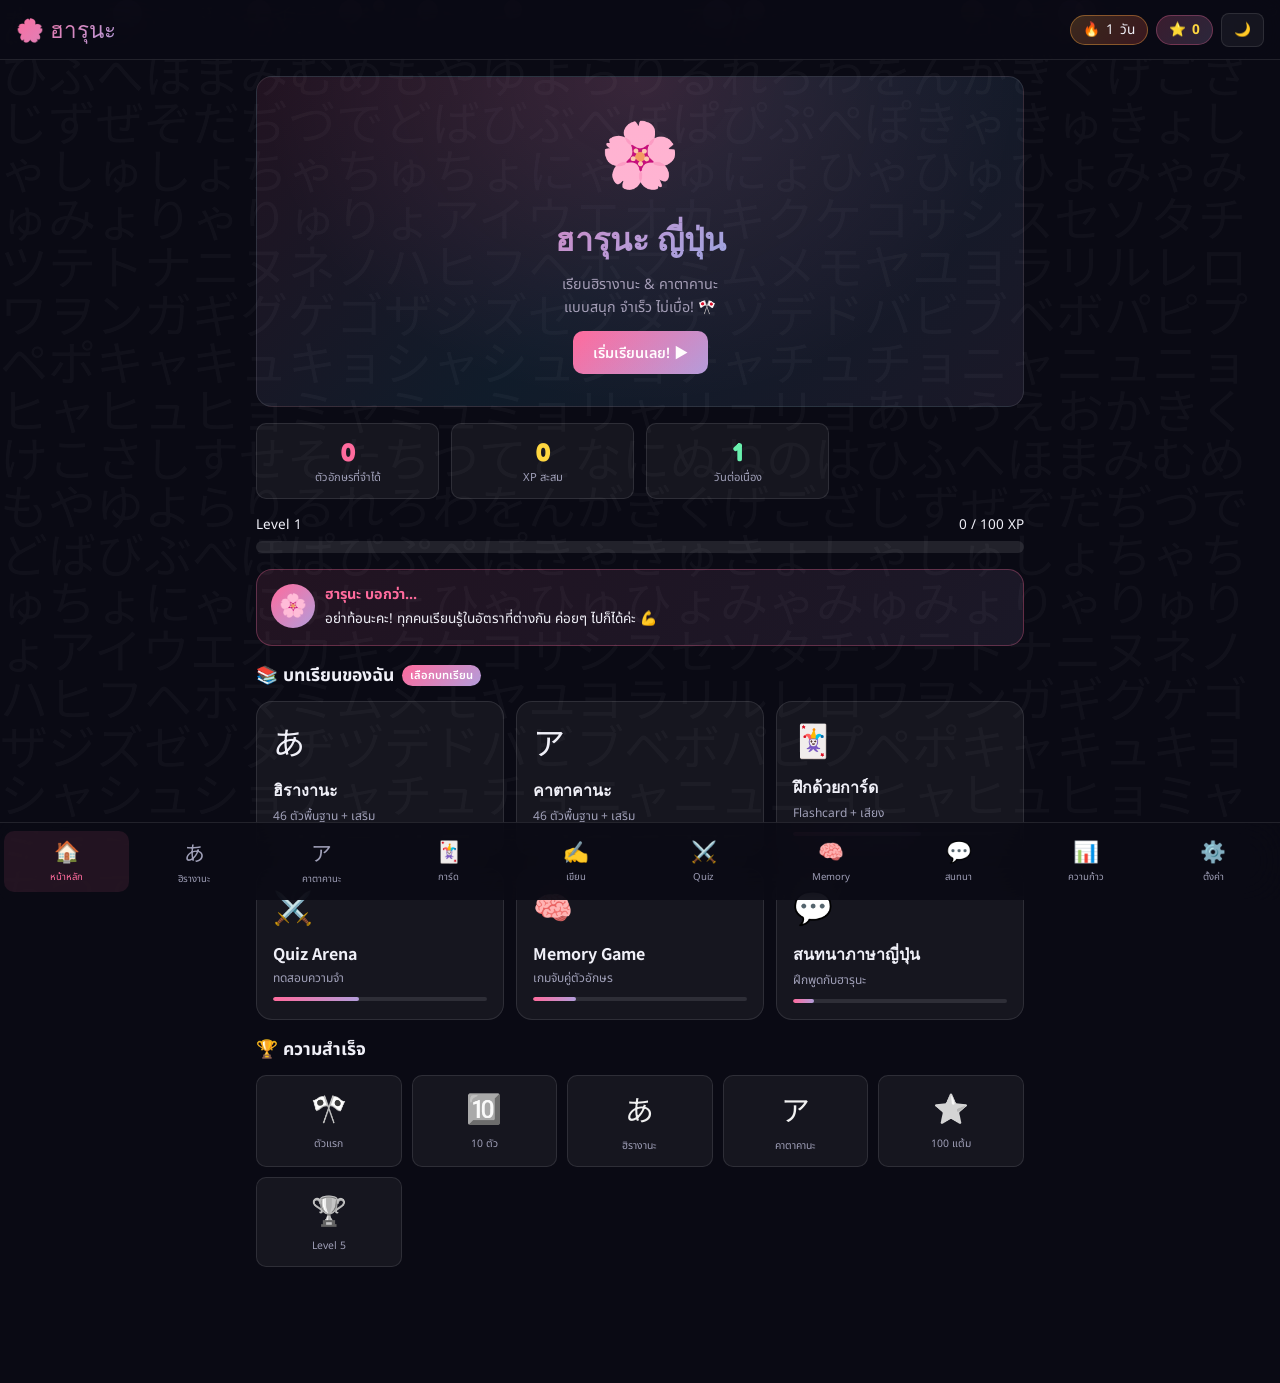
==== commit 47eae162: "Add initial version of the Haruna Japanese Learning App with Hiragana and Katakana lessons" ====
--- a/index.html
+++ b/index.html
@@ -1,542 +1,3267 @@
 <!DOCTYPE html>
 <html lang="th">
+
 <head>
-<meta charset="UTF-8">
-<meta name="viewport" content="width=device-width, initial-scale=1.0">
-<title>ฮารุนะ - เรียนฮิรางานะ & คาตาคานะ</title>
-<link href="https://fonts.googleapis.com/css2?family=Noto+Sans+JP:wght@300;400;700;900&family=Noto+Sans+Thai:wght@300;400;600;700&family=Fredoka+One&display=swap" rel="stylesheet">
-<link rel="stylesheet" href="css/style.css">
+    <meta charset="UTF-8">
+    <meta name="viewport" content="width=device-width, initial-scale=1.0">
+    <title>ฮารุนะ - เรียนฮิรางานะ & คาตาคานะ</title>
+    <link
+        href="https://fonts.googleapis.com/css2?family=Noto+Sans+JP:wght@300;400;700;900&family=Noto+Sans+Thai:wght@300;400;600;700&family=Fredoka+One&display=swap"
+        rel="stylesheet">
+    <style>
+        :root {
+            --bg: #0a0a14;
+            --bg2: #12121f;
+            --bg3: #1a1a2e;
+            --card: rgba(255, 255, 255, 0.05);
+            --card-hover: rgba(255, 255, 255, 0.09);
+            --border: rgba(255, 255, 255, 0.1);
+            --pink: #ff6b9d;
+            --pink2: #ff4d8d;
+            --blue: #4fc3f7;
+            --purple: #b39ddb;
+            --green: #69f0ae;
+            --yellow: #ffd740;
+            --orange: #ffab40;
+            --red: #ff5252;
+            --text: #f0f0f8;
+            --text2: #a0a0b8;
+            --text3: #6060808;
+            --glow-pink: 0 0 20px rgba(255, 107, 157, 0.5);
+            --glow-blue: 0 0 20px rgba(79, 195, 247, 0.5);
+            --glow-green: 0 0 20px rgba(105, 240, 174, 0.5);
+            --radius: 16px;
+            --radius-sm: 10px;
+            --transition: all 0.3s cubic-bezier(0.4, 0, 0.2, 1);
+        }
+
+        .light-mode {
+            --bg: #f0f4ff;
+            --bg2: #e8eeff;
+            --bg3: #dde4ff;
+            --card: rgba(255, 255, 255, 0.8);
+            --card-hover: rgba(255, 255, 255, 0.95);
+            --border: rgba(100, 100, 180, 0.2);
+            --text: #1a1a3e;
+            --text2: #4a4a7a;
+        }
+
+        *,
+        *::before,
+        *::after {
+            box-sizing: border-box;
+            margin: 0;
+            padding: 0
+        }
+
+        html {
+            scroll-behavior: smooth
+        }
+
+        body {
+            font-family: 'Noto Sans Thai', 'Noto Sans JP', sans-serif;
+            background: var(--bg);
+            color: var(--text);
+            min-height: 100vh;
+            overflow-x: hidden;
+            transition: var(--transition);
+        }
+
+        /* ===== PARTICLES ===== */
+        #particles {
+            position: fixed;
+            top: 0;
+            left: 0;
+            width: 100%;
+            height: 100%;
+            pointer-events: none;
+            z-index: 0;
+            overflow: hidden
+        }
+
+        .particle {
+            position: absolute;
+            border-radius: 50%;
+            animation: floatUp linear infinite;
+            opacity: 0
+        }
+
+        @keyframes floatUp {
+            0% {
+                transform: translateY(100vh) rotate(0deg);
+                opacity: 0
+            }
+
+            10% {
+                opacity: 0.6
+            }
+
+            90% {
+                opacity: 0.3
+            }
+
+            100% {
+                transform: translateY(-20vh) rotate(720deg);
+                opacity: 0
+            }
+        }
+
+        /* ===== LAYOUT ===== */
+        #app {
+            position: relative;
+            z-index: 1;
+            min-height: 100vh
+        }
+
+        .nav {
+            position: fixed;
+            top: 0;
+            left: 0;
+            right: 0;
+            z-index: 100;
+            background: rgba(10, 10, 20, 0.85);
+            backdrop-filter: blur(20px);
+            border-bottom: 1px solid var(--border);
+            padding: 0 16px;
+            height: 60px;
+            display: flex;
+            align-items: center;
+            justify-content: space-between;
+        }
+
+        .light-mode .nav {
+            background: rgba(240, 244, 255, 0.9)
+        }
+
+        .nav-logo {
+            font-family: 'Fredoka One', cursive;
+            font-size: 1.4rem;
+            background: linear-gradient(135deg, var(--pink), var(--purple));
+            -webkit-background-clip: text;
+            -webkit-text-fill-color: transparent;
+            background-clip: text;
+            cursor: pointer;
+        }
+
+        .nav-actions {
+            display: flex;
+            gap: 8px;
+            align-items: center
+        }
+
+        .nav-btn {
+            background: var(--card);
+            border: 1px solid var(--border);
+            color: var(--text);
+            border-radius: 8px;
+            padding: 6px 12px;
+            cursor: pointer;
+            font-size: 0.85rem;
+            transition: var(--transition);
+            font-family: inherit;
+        }
+
+        .nav-btn:hover {
+            background: var(--card-hover);
+            box-shadow: var(--glow-pink)
+        }
+
+        .xp-display {
+            display: flex;
+            align-items: center;
+            gap: 6px;
+            background: linear-gradient(135deg, rgba(255, 107, 157, 0.2), rgba(179, 157, 219, 0.2));
+            border: 1px solid rgba(255, 107, 157, 0.3);
+            border-radius: 20px;
+            padding: 4px 12px;
+            font-size: 0.85rem;
+        }
+
+        .xp-display span {
+            color: var(--yellow);
+            font-weight: 700
+        }
+
+        .main {
+            padding-top: 60px;
+            min-height: 100vh
+        }
+
+        /* ===== TABS ===== */
+        .tab-bar {
+            position: fixed;
+            bottom: 0;
+            left: 0;
+            right: 0;
+            z-index: 100;
+            background: rgba(10, 10, 20, 0.9);
+            backdrop-filter: blur(20px);
+            border-top: 1px solid var(--border);
+            display: flex;
+            padding: 8px 4px;
+            gap: 2px;
+            overflow-x: auto;
+            scrollbar-width: none;
+        }
+
+        .light-mode .tab-bar {
+            background: rgba(240, 244, 255, 0.95)
+        }
+
+        .tab-bar::-webkit-scrollbar {
+            display: none
+        }
+
+        .tab-btn {
+            flex: 1;
+            min-width: 60px;
+            display: flex;
+            flex-direction: column;
+            align-items: center;
+            gap: 2px;
+            padding: 6px 4px;
+            border: none;
+            background: none;
+            color: var(--text2);
+            cursor: pointer;
+            border-radius: 10px;
+            transition: var(--transition);
+            font-family: inherit;
+            font-size: 0.6rem;
+        }
+
+        .tab-btn.active {
+            color: var(--pink);
+            background: rgba(255, 107, 157, 0.1)
+        }
+
+        .tab-btn .icon {
+            font-size: 1.3rem
+        }
+
+        .tab-btn:hover {
+            color: var(--text);
+            background: var(--card)
+        }
+
+        /* ===== PAGE CONTENT ===== */
+        .page {
+            display: none;
+            padding: 16px 16px 100px;
+            max-width: 800px;
+            margin: 0 auto;
+            animation: fadeIn 0.4s ease
+        }
+
+        .page.active {
+            display: block
+        }
+
+        @keyframes fadeIn {
+            from {
+                opacity: 0;
+                transform: translateY(10px)
+            }
+
+            to {
+                opacity: 1;
+                transform: translateY(0)
+            }
+        }
+
+        /* ===== CARDS ===== */
+        .card {
+            background: var(--card);
+            border: 1px solid var(--border);
+            border-radius: var(--radius);
+            padding: 16px;
+            transition: var(--transition);
+        }
+
+        .card:hover {
+            background: var(--card-hover)
+        }
+
+        .card-title {
+            font-size: 1rem;
+            font-weight: 700;
+            margin-bottom: 8px;
+            color: var(--text)
+        }
+
+        /* ===== HOME DASHBOARD ===== */
+        .hero {
+            text-align: center;
+            padding: 32px 16px;
+            background: linear-gradient(135deg, rgba(255, 107, 157, 0.1), rgba(79, 195, 247, 0.1), rgba(179, 157, 219, 0.1));
+            border-radius: var(--radius);
+            margin-bottom: 16px;
+            border: 1px solid var(--border);
+            position: relative;
+            overflow: hidden;
+        }
+
+        .hero::before {
+            content: '';
+            position: absolute;
+            inset: 0;
+            background: radial-gradient(ellipse at 50% 0%, rgba(255, 107, 157, 0.15), transparent 70%);
+        }
+
+        .mascot {
+            font-size: 4rem;
+            animation: bounce 2s ease infinite;
+            display: inline-block
+        }
+
+        @keyframes bounce {
+
+            0%,
+            100% {
+                transform: translateY(0) rotate(-5deg)
+            }
+
+            50% {
+                transform: translateY(-10px) rotate(5deg)
+            }
+        }
+
+        .hero h1 {
+            font-family: 'Fredoka One', cursive;
+            font-size: 2rem;
+            margin: 8px 0;
+            background: linear-gradient(135deg, var(--pink), var(--purple), var(--blue));
+            -webkit-background-clip: text;
+            -webkit-text-fill-color: transparent;
+            background-clip: text;
+        }
+
+        .hero p {
+            color: var(--text2);
+            font-size: 0.9rem;
+            line-height: 1.6
+        }
+
+        .stats-grid {
+            display: grid;
+            grid-template-columns: repeat(3, 1fr);
+            gap: 12px;
+            margin-bottom: 16px
+        }
+
+        .stat-card {
+            background: var(--card);
+            border: 1px solid var(--border);
+            border-radius: var(--radius-sm);
+            padding: 12px;
+            text-align: center;
+        }
+
+        .stat-val {
+            font-size: 1.6rem;
+            font-weight: 700;
+            font-family: 'Fredoka One', cursive
+        }
+
+        .stat-label {
+            font-size: 0.7rem;
+            color: var(--text2);
+            margin-top: 2px
+        }
+
+        .lesson-grid {
+            display: grid;
+            grid-template-columns: repeat(2, 1fr);
+            gap: 12px;
+            margin-bottom: 16px
+        }
+
+        .lesson-card {
+            background: var(--card);
+            border: 1px solid var(--border);
+            border-radius: var(--radius);
+            padding: 16px;
+            cursor: pointer;
+            transition: var(--transition);
+            position: relative;
+            overflow: hidden;
+        }
+
+        .lesson-card::before {
+            content: '';
+            position: absolute;
+            inset: 0;
+            opacity: 0;
+            background: linear-gradient(135deg, var(--pink), var(--purple));
+            transition: var(--transition);
+        }
+
+        .lesson-card:hover::before {
+            opacity: 0.1
+        }
+
+        .lesson-card:hover {
+            transform: translateY(-3px);
+            box-shadow: 0 8px 30px rgba(255, 107, 157, 0.2)
+        }
+
+        .lesson-card .lc-icon {
+            font-size: 2rem;
+            margin-bottom: 8px
+        }
+
+        .lesson-card .lc-title {
+            font-size: 1rem;
+            font-weight: 700;
+            font-family: 'Noto Sans JP', sans-serif
+        }
+
+        .lesson-card .lc-sub {
+            font-size: 0.75rem;
+            color: var(--text2);
+            margin-top: 4px
+        }
+
+        .lesson-card .lc-prog {
+            height: 4px;
+            background: rgba(255, 255, 255, 0.1);
+            border-radius: 2px;
+            margin-top: 10px;
+            overflow: hidden;
+        }
+
+        .lesson-card .lc-prog-fill {
+            height: 100%;
+            border-radius: 2px;
+            background: linear-gradient(90deg, var(--pink), var(--purple));
+            transition: width 1s ease
+        }
+
+        .locked {
+            opacity: 0.5;
+            cursor: not-allowed
+        }
+
+        .locked::after {
+            content: '🔒';
+            position: absolute;
+            top: 8px;
+            right: 8px;
+            font-size: 1rem
+        }
+
+        /* ===== LESSON GRID ===== */
+        .kana-grid {
+            display: grid;
+            grid-template-columns: repeat(5, 1fr);
+            gap: 8px;
+            margin-bottom: 16px
+        }
+
+        @media(max-width:400px) {
+            .kana-grid {
+                grid-template-columns: repeat(4, 1fr)
+            }
+        }
+
+        .kana-cell {
+            background: var(--card);
+            border: 1px solid var(--border);
+            border-radius: var(--radius-sm);
+            padding: 8px 4px;
+            text-align: center;
+            cursor: pointer;
+            transition: var(--transition);
+            position: relative;
+        }
+
+        .kana-cell:hover {
+            background: var(--card-hover);
+            transform: scale(1.05);
+            box-shadow: var(--glow-pink)
+        }
+
+        .kana-cell.learned {
+            border-color: var(--green);
+            background: rgba(105, 240, 174, 0.1)
+        }
+
+        .kana-cell.hard {
+            border-color: var(--red);
+            background: rgba(255, 82, 82, 0.1)
+        }
+
+        .kana-cell .kc {
+            font-size: 1.4rem;
+            font-family: 'Noto Sans JP', sans-serif;
+            display: block
+        }
+
+        .kana-cell .kr {
+            font-size: 0.65rem;
+            color: var(--text2);
+            display: block
+        }
+
+        .section-title {
+            font-size: 1.1rem;
+            font-weight: 700;
+            margin: 16px 0 12px;
+            display: flex;
+            align-items: center;
+            gap: 8px;
+        }
+
+        .section-title .badge {
+            font-size: 0.7rem;
+            padding: 2px 8px;
+            border-radius: 20px;
+            background: linear-gradient(135deg, var(--pink), var(--purple));
+            font-weight: 600;
+            color: white;
+        }
+
+        /* ===== FLASHCARD SYSTEM ===== */
+        .flashcard-container {
+            perspective: 1000px;
+            margin-bottom: 16px
+        }
+
+        .flashcard {
+            width: 100%;
+            max-width: 340px;
+            height: 220px;
+            margin: 0 auto;
+            position: relative;
+            transform-style: preserve-3d;
+            transition: transform 0.6s cubic-bezier(0.4, 0, 0.2, 1);
+            cursor: pointer;
+        }
+
+        .flashcard.flipped {
+            transform: rotateY(180deg)
+        }
+
+        .flashcard-front,
+        .flashcard-back {
+            position: absolute;
+            inset: 0;
+            backface-visibility: hidden;
+            border-radius: var(--radius);
+            padding: 24px;
+            display: flex;
+            flex-direction: column;
+            align-items: center;
+            justify-content: center;
+            border: 1px solid var(--border);
+        }
+
+        .flashcard-front {
+            background: linear-gradient(135deg, rgba(255, 107, 157, 0.15), rgba(179, 157, 219, 0.15));
+        }
+
+        .flashcard-back {
+            transform: rotateY(180deg);
+            background: linear-gradient(135deg, rgba(79, 195, 247, 0.15), rgba(105, 240, 174, 0.15));
+        }
+
+        .fc-char {
+            font-size: 5rem;
+            font-family: 'Noto Sans JP', sans-serif;
+            line-height: 1
+        }
+
+        .fc-type {
+            font-size: 0.75rem;
+            color: var(--text2);
+            margin-top: 8px
+        }
+
+        .fc-romaji {
+            font-size: 1.8rem;
+            font-weight: 700;
+            color: var(--pink);
+            font-family: 'Fredoka One', cursive
+        }
+
+        .fc-thai {
+            font-size: 1rem;
+            color: var(--text2);
+            margin: 4px 0
+        }
+
+        .fc-hint {
+            font-size: 0.8rem;
+            color: var(--text2);
+            text-align: center;
+            margin-top: 8px;
+            line-height: 1.5
+        }
+
+        .fc-example {
+            font-size: 0.85rem;
+            color: var(--blue);
+            margin-top: 6px
+        }
+
+        .fc-controls {
+            display: flex;
+            gap: 12px;
+            justify-content: center;
+            margin-bottom: 16px
+        }
+
+        .btn {
+            border: none;
+            border-radius: var(--radius-sm);
+            padding: 10px 20px;
+            cursor: pointer;
+            font-family: inherit;
+            font-size: 0.9rem;
+            font-weight: 600;
+            transition: var(--transition);
+        }
+
+        .btn-primary {
+            background: linear-gradient(135deg, var(--pink), var(--purple));
+            color: white
+        }
+
+        .btn-primary:hover {
+            box-shadow: var(--glow-pink);
+            transform: translateY(-2px)
+        }
+
+        .btn-success {
+            background: linear-gradient(135deg, var(--green), #00bcd4);
+            color: #111
+        }
+
+        .btn-success:hover {
+            box-shadow: var(--glow-green);
+            transform: translateY(-2px)
+        }
+
+        .btn-danger {
+            background: linear-gradient(135deg, var(--red), var(--orange));
+            color: white
+        }
+
+        .btn-danger:hover {
+            transform: translateY(-2px)
+        }
+
+        .btn-outline {
+            background: transparent;
+            border: 1px solid var(--border);
+            color: var(--text)
+        }
+
+        .btn-outline:hover {
+            background: var(--card-hover)
+        }
+
+        .btn-sm {
+            padding: 6px 14px;
+            font-size: 0.8rem
+        }
+
+        .fc-progress {
+            display: flex;
+            align-items: center;
+            justify-content: space-between;
+            margin-bottom: 16px;
+            font-size: 0.85rem;
+            color: var(--text2);
+        }
+
+        .fc-progress-bar {
+            height: 6px;
+            background: rgba(255, 255, 255, 0.1);
+            border-radius: 3px;
+            flex: 1;
+            margin: 0 12px;
+            overflow: hidden
+        }
+
+        .fc-progress-fill {
+            height: 100%;
+            background: linear-gradient(90deg, var(--pink), var(--purple));
+            border-radius: 3px;
+            transition: width 0.5s ease
+        }
+
+        .audio-btn {
+            width: 44px;
+            height: 44px;
+            border-radius: 50%;
+            border: none;
+            cursor: pointer;
+            background: linear-gradient(135deg, var(--blue), var(--purple));
+            font-size: 1.2rem;
+            display: inline-flex;
+            align-items: center;
+            justify-content: center;
+            transition: var(--transition);
+        }
+
+        .audio-btn:hover {
+            box-shadow: var(--glow-blue);
+            transform: scale(1.1)
+        }
+
+        /* ===== QUIZ ===== */
+        .quiz-header {
+            display: flex;
+            align-items: center;
+            justify-content: space-between;
+            margin-bottom: 16px
+        }
+
+        .quiz-score {
+            font-size: 1.2rem;
+            font-weight: 700;
+            color: var(--yellow);
+            font-family: 'Fredoka One', cursive
+        }
+
+        .quiz-timer {
+            width: 50px;
+            height: 50px;
+            border-radius: 50%;
+            border: 3px solid var(--pink);
+            display: flex;
+            align-items: center;
+            justify-content: center;
+            font-size: 1.1rem;
+            font-weight: 700;
+            color: var(--pink);
+            font-family: 'Fredoka One', cursive;
+            position: relative;
+        }
+
+        .quiz-question {
+            text-align: center;
+            margin-bottom: 20px;
+            background: var(--card);
+            border: 1px solid var(--border);
+            border-radius: var(--radius);
+            padding: 32px 16px;
+        }
+
+        .quiz-char {
+            font-size: 5rem;
+            font-family: 'Noto Sans JP', sans-serif;
+            margin-bottom: 8px
+        }
+
+        .quiz-prompt {
+            font-size: 0.9rem;
+            color: var(--text2)
+        }
+
+        .quiz-options {
+            display: grid;
+            grid-template-columns: repeat(2, 1fr);
+            gap: 12px;
+            margin-bottom: 16px
+        }
+
+        .quiz-opt {
+            background: var(--card);
+            border: 2px solid var(--border);
+            border-radius: var(--radius-sm);
+            padding: 14px;
+            text-align: center;
+            cursor: pointer;
+            transition: var(--transition);
+            font-size: 0.95rem;
+            font-weight: 600;
+        }
+
+        .quiz-opt:hover {
+            background: var(--card-hover);
+            border-color: var(--pink)
+        }
+
+        .quiz-opt.correct {
+            border-color: var(--green);
+            background: rgba(105, 240, 174, 0.15);
+            color: var(--green)
+        }
+
+        .quiz-opt.wrong {
+            border-color: var(--red);
+            background: rgba(255, 82, 82, 0.15);
+            color: var(--red)
+        }
+
+        .quiz-opt.disabled {
+            pointer-events: none
+        }
+
+        .combo-display {
+            text-align: center;
+            margin-bottom: 12px;
+            font-family: 'Fredoka One', cursive;
+            font-size: 1rem;
+            color: var(--orange);
+        }
+
+        /* ===== WRITING PRACTICE ===== */
+        .writing-canvas-wrap {
+            background: var(--card);
+            border: 1px solid var(--border);
+            border-radius: var(--radius);
+            padding: 16px;
+            margin-bottom: 16px;
+            text-align: center;
+        }
+
+        .writing-char {
+            font-size: 3rem;
+            font-family: 'Noto Sans JP', sans-serif;
+            margin-bottom: 12px;
+            color: var(--text2)
+        }
+
+        canvas#drawCanvas {
+            background: rgba(255, 255, 255, 0.05);
+            border-radius: var(--radius-sm);
+            border: 2px solid var(--border);
+            cursor: crosshair;
+            touch-action: none;
+            display: block;
+            margin: 0 auto;
+        }
+
+        .stroke-guide {
+            position: relative;
+            display: inline-block;
+            margin-bottom: 8px
+        }
+
+        .writing-controls {
+            display: flex;
+            gap: 8px;
+            justify-content: center;
+            margin-top: 12px
+        }
+
+        /* ===== MEMORY GAME ===== */
+        .memory-grid {
+            display: grid;
+            grid-template-columns: repeat(4, 1fr);
+            gap: 8px;
+            margin-bottom: 16px
+        }
+
+        @media(max-width:360px) {
+            .memory-grid {
+                grid-template-columns: repeat(3, 1fr)
+            }
+        }
+
+        .memory-card {
+            aspect-ratio: 1;
+            background: var(--card);
+            border: 1px solid var(--border);
+            border-radius: var(--radius-sm);
+            cursor: pointer;
+            transition: var(--transition);
+            display: flex;
+            align-items: center;
+            justify-content: center;
+            font-size: 1.4rem;
+            font-family: 'Noto Sans JP', sans-serif;
+            transform-style: preserve-3d;
+            position: relative;
+        }
+
+        .memory-card.revealed,
+        .memory-card.matched {
+            transform: rotateY(180deg)
+        }
+
+        .memory-card-inner {
+            position: absolute;
+            inset: 0;
+            backface-visibility: hidden;
+            display: flex;
+            align-items: center;
+            justify-content: center;
+            border-radius: var(--radius-sm);
+            font-size: 1.1rem;
+        }
+
+        .memory-card-front {
+            background: linear-gradient(135deg, rgba(255, 107, 157, 0.3), rgba(179, 157, 219, 0.3));
+            color: transparent;
+            user-select: none;
+        }
+
+        .memory-card-front::after {
+            content: '❓';
+            font-size: 1.5rem
+        }
+
+        .memory-card-back {
+            transform: rotateY(180deg);
+            background: linear-gradient(135deg, rgba(79, 195, 247, 0.2), rgba(105, 240, 174, 0.2));
+        }
+
+        .memory-card.matched .memory-card-back {
+            background: linear-gradient(135deg, rgba(105, 240, 174, 0.3), rgba(0, 188, 212, 0.3));
+            border: 2px solid var(--green)
+        }
+
+        /* ===== PROGRESS ===== */
+        .xp-bar-wrap {
+            margin-bottom: 16px
+        }
+
+        .xp-bar-label {
+            display: flex;
+            justify-content: space-between;
+            margin-bottom: 6px;
+            font-size: 0.85rem
+        }
+
+        .xp-bar {
+            height: 12px;
+            background: rgba(255, 255, 255, 0.1);
+            border-radius: 6px;
+            overflow: hidden
+        }
+
+        .xp-bar-fill {
+            height: 100%;
+            background: linear-gradient(90deg, var(--pink), var(--purple));
+            border-radius: 6px;
+            transition: width 1s ease
+        }
+
+        .achievement-grid {
+            display: grid;
+            grid-template-columns: repeat(3, 1fr);
+            gap: 10px;
+            margin-bottom: 16px
+        }
+
+        .achievement {
+            background: var(--card);
+            border: 1px solid var(--border);
+            border-radius: var(--radius-sm);
+            padding: 12px;
+            text-align: center;
+            transition: var(--transition);
+        }
+
+        .achievement.unlocked {
+            border-color: var(--yellow);
+            background: rgba(255, 215, 64, 0.1)
+        }
+
+        .achievement .ach-icon {
+            font-size: 1.8rem;
+            display: block;
+            margin-bottom: 4px;
+            filter: grayscale(1)
+        }
+
+        .achievement.unlocked .ach-icon {
+            filter: none
+        }
+
+        .achievement .ach-name {
+            font-size: 0.65rem;
+            color: var(--text2)
+        }
+
+        /* ===== CHAT / CONVERSATION ===== */
+        .chat-area {
+            background: var(--card);
+            border: 1px solid var(--border);
+            border-radius: var(--radius);
+            padding: 16px;
+            margin-bottom: 12px;
+            height: 300px;
+            overflow-y: auto;
+            display: flex;
+            flex-direction: column;
+            gap: 10px;
+        }
+
+        .chat-msg {
+            max-width: 80%;
+            display: flex;
+            gap: 8px;
+            align-items: flex-start
+        }
+
+        .chat-msg.bot {
+            align-self: flex-start
+        }
+
+        .chat-msg.user {
+            align-self: flex-end;
+            flex-direction: row-reverse
+        }
+
+        .chat-avatar {
+            width: 32px;
+            height: 32px;
+            border-radius: 50%;
+            background: linear-gradient(135deg, var(--pink), var(--purple));
+            display: flex;
+            align-items: center;
+            justify-content: center;
+            font-size: 0.9rem;
+            flex-shrink: 0
+        }
+
+        .chat-bubble {
+            background: rgba(255, 255, 255, 0.08);
+            border-radius: 12px;
+            padding: 8px 12px;
+            font-size: 0.88rem;
+            line-height: 1.5;
+            border: 1px solid var(--border);
+        }
+
+        .chat-msg.user .chat-bubble {
+            background: rgba(255, 107, 157, 0.15);
+            border-color: rgba(255, 107, 157, 0.3)
+        }
+
+        .chat-choices {
+            display: flex;
+            flex-wrap: wrap;
+            gap: 8px;
+            margin-bottom: 12px
+        }
+
+        .choice-btn {
+            background: var(--card);
+            border: 1px solid var(--border);
+            border-radius: 20px;
+            padding: 8px 16px;
+            cursor: pointer;
+            font-family: inherit;
+            font-size: 0.85rem;
+            color: var(--text);
+            transition: var(--transition);
+        }
+
+        .choice-btn:hover {
+            background: rgba(255, 107, 157, 0.2);
+            border-color: var(--pink)
+        }
+
+        /* ===== MODAL ===== */
+        .modal-overlay {
+            position: fixed;
+            inset: 0;
+            z-index: 200;
+            background: rgba(0, 0, 0, 0.7);
+            backdrop-filter: blur(10px);
+            display: none;
+            align-items: center;
+            justify-content: center;
+            padding: 16px;
+        }
+
+        .modal-overlay.active {
+            display: flex
+        }
+
+        .modal {
+            background: var(--bg2);
+            border: 1px solid var(--border);
+            border-radius: var(--radius);
+            padding: 24px;
+            max-width: 380px;
+            width: 100%;
+            animation: modalIn 0.4s cubic-bezier(0.4, 0, 0.2, 1);
+            text-align: center;
+        }
+
+        @keyframes modalIn {
+            from {
+                transform: scale(0.8);
+                opacity: 0
+            }
+
+            to {
+                transform: scale(1);
+                opacity: 1
+            }
+        }
+
+        .modal h2 {
+            font-family: 'Fredoka One', cursive;
+            font-size: 1.5rem;
+            margin-bottom: 8px
+        }
+
+        .modal p {
+            color: var(--text2);
+            margin-bottom: 16px;
+            line-height: 1.6
+        }
+
+        /* ===== LEVEL UP ===== */
+        .levelup-overlay {
+            position: fixed;
+            inset: 0;
+            z-index: 300;
+            background: rgba(0, 0, 0, 0.85);
+            display: none;
+            align-items: center;
+            justify-content: center;
+            flex-direction: column;
+            gap: 16px;
+        }
+
+        .levelup-overlay.active {
+            display: flex;
+            animation: levelUp 0.5s ease
+        }
+
+        @keyframes levelUp {
+            from {
+                opacity: 0
+            }
+
+            to {
+                opacity: 1
+            }
+        }
+
+        .levelup-text {
+            font-family: 'Fredoka One', cursive;
+            font-size: 3rem;
+            background: linear-gradient(135deg, var(--yellow), var(--orange), var(--pink));
+            -webkit-background-clip: text;
+            -webkit-text-fill-color: transparent;
+            background-clip: text;
+            animation: pulse 0.5s ease infinite alternate;
+        }
+
+        @keyframes pulse {
+            from {
+                transform: scale(1)
+            }
+
+            to {
+                transform: scale(1.05)
+            }
+        }
+
+        /* ===== XP POPUP ===== */
+        .xp-popup {
+            position: fixed;
+            bottom: 120px;
+            right: 20px;
+            z-index: 150;
+            background: linear-gradient(135deg, var(--yellow), var(--orange));
+            color: #111;
+            padding: 8px 16px;
+            border-radius: 20px;
+            font-weight: 700;
+            font-size: 0.9rem;
+            animation: xpPop 1.5s ease forwards;
+            pointer-events: none;
+        }
+
+        @keyframes xpPop {
+            0% {
+                transform: translateY(0);
+                opacity: 1
+            }
+
+            100% {
+                transform: translateY(-60px);
+                opacity: 0
+            }
+        }
+
+        /* ===== STREAK ===== */
+        .streak-badge {
+            display: inline-flex;
+            align-items: center;
+            gap: 6px;
+            background: linear-gradient(135deg, rgba(255, 171, 64, 0.2), rgba(255, 82, 82, 0.2));
+            border: 1px solid rgba(255, 171, 64, 0.4);
+            border-radius: 20px;
+            padding: 4px 12px;
+            font-size: 0.85rem;
+        }
+
+        .streak-badge .fire {
+            animation: flicker 0.5s ease infinite alternate
+        }
+
+        @keyframes flicker {
+            from {
+                transform: scale(1)
+            }
+
+            to {
+                transform: scale(1.2)rotate(5deg)
+            }
+        }
+
+        /* ===== SETTINGS ===== */
+        .setting-row {
+            display: flex;
+            align-items: center;
+            justify-content: space-between;
+            padding: 14px 0;
+            border-bottom: 1px solid var(--border);
+        }
+
+        .toggle {
+            width: 50px;
+            height: 26px;
+            background: rgba(255, 255, 255, 0.1);
+            border-radius: 13px;
+            cursor: pointer;
+            position: relative;
+            transition: var(--transition);
+        }
+
+        .toggle.on {
+            background: linear-gradient(135deg, var(--pink), var(--purple))
+        }
+
+        .toggle::after {
+            content: '';
+            position: absolute;
+            top: 3px;
+            left: 3px;
+            width: 20px;
+            height: 20px;
+            background: white;
+            border-radius: 50%;
+            transition: var(--transition);
+        }
+
+        .toggle.on::after {
+            transform: translateX(24px)
+        }
+
+        /* ===== RESPONSIVE ===== */
+        @media(min-width:600px) {
+            .stats-grid {
+                grid-template-columns: repeat(4, 1fr)
+            }
+
+            .lesson-grid {
+                grid-template-columns: repeat(3, 1fr)
+            }
+
+            .kana-grid {
+                grid-template-columns: repeat(8, 1fr)
+            }
+
+            .memory-grid {
+                grid-template-columns: repeat(5, 1fr)
+            }
+
+            .achievement-grid {
+                grid-template-columns: repeat(5, 1fr)
+            }
+
+            .quiz-options {
+                grid-template-columns: repeat(4, 1fr)
+            }
+        }
+
+        /* ===== HARUNA TIPS ===== */
+        .haruna-tip {
+            background: linear-gradient(135deg, rgba(255, 107, 157, 0.1), rgba(179, 157, 219, 0.1));
+            border: 1px solid rgba(255, 107, 157, 0.3);
+            border-radius: var(--radius);
+            padding: 14px;
+            margin-bottom: 16px;
+            display: flex;
+            gap: 10px;
+            align-items: flex-start;
+        }
+
+        .haruna-avatar {
+            width: 44px;
+            height: 44px;
+            border-radius: 50%;
+            flex-shrink: 0;
+            background: linear-gradient(135deg, var(--pink), var(--purple));
+            display: flex;
+            align-items: center;
+            justify-content: center;
+            font-size: 1.4rem;
+        }
+
+        .haruna-tip-text {
+            font-size: 0.85rem;
+            line-height: 1.6;
+            color: var(--text)
+        }
+
+        .haruna-tip-title {
+            font-weight: 700;
+            color: var(--pink);
+            margin-bottom: 4px;
+            font-size: 0.9rem
+        }
+
+        /* ===== FILTERS / SELECTOR ===== */
+        .type-selector {
+            display: flex;
+            gap: 8px;
+            margin-bottom: 16px;
+            flex-wrap: wrap
+        }
+
+        .type-btn {
+            padding: 7px 16px;
+            border-radius: 20px;
+            border: 1px solid var(--border);
+            background: var(--card);
+            cursor: pointer;
+            font-family: inherit;
+            font-size: 0.85rem;
+            color: var(--text2);
+            transition: var(--transition);
+        }
+
+        .type-btn.active {
+            background: linear-gradient(135deg, var(--pink), var(--purple));
+            color: white;
+            border-color: transparent
+        }
+
+        /* ===== COMBO STREAK ANIMATION ===== */
+        .combo-anim {
+            position: fixed;
+            top: 50%;
+            left: 50%;
+            transform: translate(-50%, -50%);
+            z-index: 200;
+            pointer-events: none;
+            font-family: 'Fredoka One', cursive;
+            font-size: 2.5rem;
+            animation: comboPop 1s ease forwards;
+        }
+
+        @keyframes comboPop {
+            0% {
+                transform: translate(-50%, -50%) scale(0.5);
+                opacity: 0
+            }
+
+            40% {
+                transform: translate(-50%, -50%) scale(1.2);
+                opacity: 1
+            }
+
+            80% {
+                transform: translate(-50%, -50%) scale(1);
+                opacity: 1
+            }
+
+            100% {
+                transform: translate(-50%, -70%) scale(0.8);
+                opacity: 0
+            }
+        }
+
+        /* ===== PROGRESS RING ===== */
+        .prog-ring {
+            display: inline-block;
+            position: relative;
+            width: 80px;
+            height: 80px
+        }
+
+        .prog-ring svg {
+            transform: rotate(-90deg)
+        }
+
+        .prog-ring-text {
+            position: absolute;
+            inset: 0;
+            display: flex;
+            align-items: center;
+            justify-content: center;
+            font-family: 'Fredoka One', cursive;
+            font-size: 1rem;
+            color: var(--pink);
+        }
+
+        /* Decorative Japanese text background */
+        .jp-bg {
+            position: fixed;
+            top: 0;
+            left: 0;
+            right: 0;
+            bottom: 0;
+            pointer-events: none;
+            z-index: 0;
+            overflow: hidden;
+            opacity: 0.03;
+            font-family: 'Noto Sans JP', sans-serif;
+            font-size: 3rem;
+            word-break: break-all;
+            line-height: 1;
+            color: white;
+        }
+    </style>
 </head>
+
 <body>
-
-<div class="jp-bg" id="jpBg"></div>
-<div id="particles"></div>
-
-<div id="app">
-  <!-- ===== NAV ===== -->
-  <nav class="nav">
-    <div class="nav-logo" onclick="showPage('home')">🌸 ฮารุนะ</div>
-    <div class="nav-actions">
-      <div class="streak-badge"><span class="fire">🔥</span><span id="streakCount">0</span> วัน</div>
-      <div class="xp-display">⭐ <span id="navXP">0</span></div>
-      <button class="nav-btn" onclick="toggleTheme()">🌙</button>
+    <div class="jp-bg" id="jpBg"></div>
+    <div id="particles"></div>
+
+    <div id="app">
+        <nav class="nav">
+            <div class="nav-logo" onclick="showPage('home')">🌸 ฮารุนะ</div>
+            <div class="nav-actions">
+                <div class="streak-badge"><span class="fire">🔥</span><span id="streakCount">0</span> วัน</div>
+                <div class="xp-display">⭐ <span id="navXP">0</span></div>
+                <button class="nav-btn" onclick="toggleTheme()">🌙</button>
+            </div>
+        </nav>
+
+        <main class="main">
+            <!-- HOME -->
+            <div class="page active" id="page-home">
+                <div class="hero">
+                    <div class="mascot">🌸</div>
+                    <h1>ฮารุนะ ญี่ปุ่น</h1>
+                    <p>เรียนฮิรางานะ & คาตาคานะ<br>แบบสนุก จำเร็ว ไม่เบื่อ! 🎌</p>
+                    <div style="margin-top:12px">
+                        <button class="btn btn-primary" onclick="showPage('hiragana')">เริ่มเรียนเลย! ▶</button>
+                    </div>
+                </div>
+
+                <div class="stats-grid">
+                    <div class="stat-card">
+                        <div class="stat-val" style="color:var(--pink)" id="statLearned">0</div>
+                        <div class="stat-label">ตัวอักษรที่จำได้</div>
+                    </div>
+                    <div class="stat-card">
+                        <div class="stat-val" style="color:var(--yellow)" id="statXP">0</div>
+                        <div class="stat-label">XP สะสม</div>
+                    </div>
+                    <div class="stat-card">
+                        <div class="stat-val" style="color:var(--green)" id="statStreak">0</div>
+                        <div class="stat-label">วันต่อเนื่อง</div>
+                    </div>
+                </div>
+
+                <div class="xp-bar-wrap">
+                    <div class="xp-bar-label"><span>Level <span id="userLevel">1</span></span><span id="xpProgress">0 /
+                            100 XP</span></div>
+                    <div class="xp-bar">
+                        <div class="xp-bar-fill" id="xpFill" style="width:0%"></div>
+                    </div>
+                </div>
+
+                <div class="haruna-tip">
+                    <div class="haruna-avatar">🌸</div>
+                    <div>
+                        <div class="haruna-tip-title">ฮารุนะ บอกว่า...</div>
+                        <div class="haruna-tip-text" id="dailyTip">กำลังโหลดคำแนะนำ...</div>
+                    </div>
+                </div>
+
+                <div class="section-title">📚 บทเรียนของฉัน <span class="badge">เลือกบทเรียน</span></div>
+                <div class="lesson-grid">
+                    <div class="lesson-card" onclick="showPage('hiragana')">
+                        <div class="lc-icon">あ</div>
+                        <div class="lc-title">ฮิรางานะ</div>
+                        <div class="lc-sub">46 ตัวพื้นฐาน + เสริม</div>
+                        <div class="lc-prog">
+                            <div class="lc-prog-fill" id="hiraProgFill" style="width:0%"></div>
+                        </div>
+                    </div>
+                    <div class="lesson-card" onclick="showPage('katakana')">
+                        <div class="lc-icon">ア</div>
+                        <div class="lc-title">คาตาคานะ</div>
+                        <div class="lc-sub">46 ตัวพื้นฐาน + เสริม</div>
+                        <div class="lc-prog">
+                            <div class="lc-prog-fill" id="kataProgFill" style="width:0%"></div>
+                        </div>
+                    </div>
+                    <div class="lesson-card" onclick="showPage('flashcards')">
+                        <div class="lc-icon">🃏</div>
+                        <div class="lc-title">ฝึกด้วยการ์ด</div>
+                        <div class="lc-sub">Flashcard + เสียง</div>
+                        <div class="lc-prog">
+                            <div class="lc-prog-fill" style="width:60%"></div>
+                        </div>
+                    </div>
+                    <div class="lesson-card" onclick="showPage('quiz')">
+                        <div class="lc-icon">⚔️</div>
+                        <div class="lc-title">Quiz Arena</div>
+                        <div class="lc-sub">ทดสอบความจำ</div>
+                        <div class="lc-prog">
+                            <div class="lc-prog-fill" style="width:40%"></div>
+                        </div>
+                    </div>
+                    <div class="lesson-card" onclick="showPage('memory')">
+                        <div class="lc-icon">🧠</div>
+                        <div class="lc-title">Memory Game</div>
+                        <div class="lc-sub">เกมจับคู่ตัวอักษร</div>
+                        <div class="lc-prog">
+                            <div class="lc-prog-fill" style="width:20%"></div>
+                        </div>
+                    </div>
+                    <div class="lesson-card" onclick="showPage('conversation')">
+                        <div class="lc-icon">💬</div>
+                        <div class="lc-title">สนทนาภาษาญี่ปุ่น</div>
+                        <div class="lc-sub">ฝึกพูดกับฮารุนะ</div>
+                        <div class="lc-prog">
+                            <div class="lc-prog-fill" style="width:10%"></div>
+                        </div>
+                    </div>
+                </div>
+
+                <div class="section-title">🏆 ความสำเร็จ</div>
+                <div class="achievement-grid" id="homeAchievements"></div>
+            </div>
+
+            <!-- HIRAGANA -->
+            <div class="page" id="page-hiragana">
+                <div class="section-title" style="font-size:1.3rem">あ ฮิรางานะ <span class="badge">Japanese
+                        Script</span></div>
+                <div class="haruna-tip">
+                    <div class="haruna-avatar">🌸</div>
+                    <div>
+                        <div class="haruna-tip-title">ทำไมต้องเรียนฮิรางานะ?</div>
+                        <div class="haruna-tip-text">ฮิรางานะ เป็นตัวอักษรพื้นฐานของภาษาญี่ปุ่น ใช้เขียนคำไวยากรณ์
+                            คำลงท้าย และคำพื้นเมือง ถ้าจำได้ครบทั้ง 46 ตัว จะอ่านภาษาญี่ปุ่นได้เลยค่ะ! 🌟</div>
+                    </div>
+                </div>
+                <div class="type-selector" id="hiraFilter">
+                    <button class="type-btn active" onclick="filterHira('all',this)">ทั้งหมด</button>
+                    <button class="type-btn" onclick="filterHira('vowel',this)">สระ</button>
+                    <button class="type-btn" onclick="filterHira('k',this)">K-แถว</button>
+                    <button class="type-btn" onclick="filterHira('s',this)">S-แถว</button>
+                    <button class="type-btn" onclick="filterHira('t',this)">T-แถว</button>
+                    <button class="type-btn" onclick="filterHira('n',this)">N-แถว</button>
+                    <button class="type-btn" onclick="filterHira('h',this)">H-แถว</button>
+                    <button class="type-btn" onclick="filterHira('m',this)">M-แถว</button>
+                    <button class="type-btn" onclick="filterHira('r',this)">R-แถว</button>
+                    <button class="type-btn" onclick="filterHira('combo',this)">ผสม</button>
+                    <button class="type-btn" onclick="filterHira('dakuten',this)">ดาคุเต็น</button>
+                </div>
+                <div class="kana-grid" id="hiraGrid"></div>
+            </div>
+
+            <!-- KATAKANA -->
+            <div class="page" id="page-katakana">
+                <div class="section-title" style="font-size:1.3rem">ア คาตาคานะ <span class="badge">Foreign Words</span>
+                </div>
+                <div class="haruna-tip">
+                    <div class="haruna-avatar">🌸</div>
+                    <div>
+                        <div class="haruna-tip-title">คาตาคานะใช้ทำอะไร?</div>
+                        <div class="haruna-tip-text">คาตาคานะใช้เขียนคำทับศัพท์จากภาษาต่างประเทศ เช่น コーヒー (coffee) ケーキ
+                            (cake) นอกจากนี้ยังใช้เน้นคำหรือเขียนชื่อต่างชาติค่ะ! 🌍</div>
+                    </div>
+                </div>
+                <div class="type-selector" id="kataFilter">
+                    <button class="type-btn active" onclick="filterKata('all',this)">ทั้งหมด</button>
+                    <button class="type-btn" onclick="filterKata('vowel',this)">สระ</button>
+                    <button class="type-btn" onclick="filterKata('k',this)">K-แถว</button>
+                    <button class="type-btn" onclick="filterKata('s',this)">S-แถว</button>
+                    <button class="type-btn" onclick="filterKata('t',this)">T-แถว</button>
+                    <button class="type-btn" onclick="filterKata('n',this)">N-แถว</button>
+                    <button class="type-btn" onclick="filterKata('h',this)">H-แถว</button>
+                    <button class="type-btn" onclick="filterKata('m',this)">M-แถว</button>
+                    <button class="type-btn" onclick="filterKata('r',this)">R-แถว</button>
+                    <button class="type-btn" onclick="filterKata('combo',this)">ผสม</button>
+                    <button class="type-btn" onclick="filterKata('dakuten',this)">ดาคุเต็น</button>
+                </div>
+                <div class="kana-grid" id="kataGrid"></div>
+            </div>
+
+            <!-- FLASHCARDS -->
+            <div class="page" id="page-flashcards">
+                <div class="section-title">🃏 Flashcard <span class="badge">กดเพื่อพลิก</span></div>
+                <div class="type-selector">
+                    <button class="type-btn active" id="fcTypeAll" onclick="setFCType('all',this)">ทั้งหมด</button>
+                    <button class="type-btn" onclick="setFCType('hiragana',this)">ฮิรางานะ</button>
+                    <button class="type-btn" onclick="setFCType('katakana',this)">คาตาคานะ</button>
+                    <button class="type-btn" onclick="setFCType('weak',this)">⚡ ยังยาก</button>
+                </div>
+                <div class="fc-progress">
+                    <span id="fcCurrent">0</span>/<span id="fcTotal">0</span>
+                    <div class="fc-progress-bar">
+                        <div class="fc-progress-fill" id="fcProgFill" style="width:0%"></div>
+                    </div>
+                    <button class="audio-btn" id="fcAudioBtn" onclick="speakCurrentFC()">🔊</button>
+                </div>
+                <div class="flashcard-container">
+                    <div class="flashcard" id="flashcard" onclick="flipFC()">
+                        <div class="flashcard-front">
+                            <div class="fc-char" id="fcChar">あ</div>
+                            <div class="fc-type" id="fcTypeLabel">ฮิรางานะ</div>
+                            <div style="margin-top:12px;font-size:0.8rem;color:var(--text2)">👆 แตะเพื่อดูคำตอบ</div>
+                        </div>
+                        <div class="flashcard-back">
+                            <div class="fc-romaji" id="fcRomaji">a</div>
+                            <div class="fc-thai" id="fcThai">อา</div>
+                            <div class="fc-hint" id="fcHint">💡 ความจำ: ...</div>
+                            <div class="fc-example" id="fcExample">📝 ...</div>
+                        </div>
+                    </div>
+                </div>
+                <div class="fc-controls">
+                    <button class="btn btn-danger" onclick="markFC('hard')">😓 ยังยาก</button>
+                    <button class="btn btn-outline btn-sm" onclick="nextFC()">ข้าม →</button>
+                    <button class="btn btn-success" onclick="markFC('easy')">✅ จำได้แล้ว!</button>
+                </div>
+                <div class="haruna-tip">
+                    <div class="haruna-avatar">🌸</div>
+                    <div>
+                        <div class="haruna-tip-title">เทคนิคการจำแบบฮารุนะ</div>
+                        <div class="haruna-tip-text" id="fcTip">ลองนึกภาพในหัวว่าตัวอักษรนี้เหมือนอะไร
+                            แล้วเชื่อมกับเสียงที่อ่าน จะจำได้เร็วกว่าการท่อง 10 เท่าค่ะ! 🧠✨</div>
+                    </div>
+                </div>
+            </div>
+
+            <!-- WRITING -->
+            <div class="page" id="page-writing">
+                <div class="section-title">✍️ ฝึกเขียน <span class="badge">ลาก-เขียน</span></div>
+                <div class="haruna-tip">
+                    <div class="haruna-avatar">🌸</div>
+                    <div>
+                        <div class="haruna-tip-title">เคล็ดลับการเขียนญี่ปุ่น</div>
+                        <div class="haruna-tip-text">การเขียนซ้ำๆ ช่วยให้จำตัวอักษรได้ดีขึ้นมากค่ะ! ลองเขียนอย่างน้อย 10
+                            ครั้งต่อตัว แล้วจะติดมือเอง 💪</div>
+                    </div>
+                </div>
+                <div class="type-selector">
+                    <button class="type-btn active" onclick="setWriteType('hiragana',this)">ฮิรางานะ</button>
+                    <button class="type-btn" onclick="setWriteType('katakana',this)">คาตาคานะ</button>
+                </div>
+                <div class="writing-canvas-wrap">
+                    <div style="display:flex;align-items:center;justify-content:center;gap:16px;margin-bottom:16px">
+                        <div>
+                            <div class="writing-char" id="writeChar">あ</div>
+                            <div style="font-size:1rem;font-weight:700;color:var(--pink)" id="writeRomaji">a</div>
+                            <div style="font-size:0.8rem;color:var(--text2)" id="writeThai">อา</div>
+                        </div>
+                        <div style="font-size:0.8rem;color:var(--text2);max-width:140px;line-height:1.5"
+                            id="writeMnemonic">ตำแหน่งลำดับการเขียน</div>
+                    </div>
+                    <canvas id="drawCanvas" width="280" height="200"></canvas>
+                    <div class="writing-controls">
+                        <button class="btn btn-outline btn-sm" onclick="clearCanvas()">🗑️ ลบ</button>
+                        <button class="btn btn-primary btn-sm" onclick="nextWriteChar()">ตัวต่อไป →</button>
+                        <button class="btn btn-success btn-sm" onclick="checkWriting()">✅ ดูตัวอย่าง</button>
+                    </div>
+                </div>
+                <div class="section-title">เลือกตัวที่จะฝึก</div>
+                <div class="kana-grid" id="writeSelectGrid"></div>
+            </div>
+
+            <!-- QUIZ -->
+            <div class="page" id="page-quiz">
+                <div class="section-title">⚔️ Quiz Arena <span class="badge">สู้เลย!</span></div>
+                <div id="quizMenu">
+                    <div class="haruna-tip">
+                        <div class="haruna-avatar">🌸</div>
+                        <div>
+                            <div class="haruna-tip-title">เลือกประเภท Quiz</div>
+                            <div class="haruna-tip-text">ทดสอบความจำด้วย Quiz หลายแบบ! ยิ่งทำบ่อย ยิ่งจำดีขึ้นค่ะ 🎯
+                            </div>
+                        </div>
+                    </div>
+                    <div class="lesson-grid">
+                        <div class="lesson-card" onclick="startQuiz('char2romaji')">
+                            <div class="lc-icon">🔤</div>
+                            <div class="lc-title">ตัวอักษร → โรมาจิ</div>
+                            <div class="lc-sub">เห็นตัวอักษรแล้วเลือก romaji</div>
+                        </div>
+                        <div class="lesson-card" onclick="startQuiz('romaji2char')">
+                            <div class="lc-icon">🎯</div>
+                            <div class="lc-title">โรมาจิ → ตัวอักษร</div>
+                            <div class="lc-sub">เห็น romaji แล้วเลือกตัวอักษร</div>
+                        </div>
+                        <div class="lesson-card" onclick="startQuiz('speed')">
+                            <div class="lc-icon">⚡</div>
+                            <div class="lc-title">Speed Challenge</div>
+                            <div class="lc-sub">แข่งกับเวลา! 30 วินาที</div>
+                        </div>
+                        <div class="lesson-card" onclick="startQuiz('mixed')">
+                            <div class="lc-icon">🌀</div>
+                            <div class="lc-title">Mixed Quiz</div>
+                            <div class="lc-sub">ฮิรางานะ + คาตาคานะ ผสมกัน</div>
+                        </div>
+                    </div>
+                    <div class="type-selector" style="margin-top:8px">
+                        <button class="type-btn active" onclick="setQuizScope('all',this)">ทั้งหมด</button>
+                        <button class="type-btn" onclick="setQuizScope('hiragana',this)">ฮิรางานะ</button>
+                        <button class="type-btn" onclick="setQuizScope('katakana',this)">คาตาคานะ</button>
+                        <button class="type-btn" onclick="setQuizScope('weak',this)">⚡ ตัวที่ยาก</button>
+                    </div>
+                </div>
+                <div id="quizGame" style="display:none">
+                    <div class="quiz-header">
+                        <div>
+                            <div class="quiz-score">⭐ <span id="quizScore">0</span></div>
+                            <div style="font-size:0.75rem;color:var(--text2)">คำถาม <span id="qNum">1</span>/<span
+                                    id="qTotal">10</span></div>
+                        </div>
+                        <div class="quiz-timer" id="quizTimer">30</div>
+                        <button class="btn btn-outline btn-sm" onclick="endQuiz()">⏹ หยุด</button>
+                    </div>
+                    <div class="combo-display">🔥 Combo: <span id="quizCombo">0</span>x</div>
+                    <div class="quiz-question">
+                        <div class="quiz-char" id="qChar">あ</div>
+                        <div class="quiz-prompt" id="qPrompt">เลือก romaji ที่ถูกต้อง</div>
+                    </div>
+                    <div class="quiz-options" id="quizOptions"></div>
+                </div>
+                <div id="quizResult" style="display:none">
+                    <div class="modal" style="max-width:100%;background:var(--bg2)">
+                        <div style="font-size:3rem">🏆</div>
+                        <h2>จบแล้ว!</h2>
+                        <div style="font-size:2rem;font-weight:700;color:var(--yellow);margin:8px 0" id="resultScore">0
+                        </div>
+                        <p id="resultMsg">ทำได้ดีมาก!</p>
+                        <div style="display:flex;gap:12px;justify-content:center;margin-top:16px">
+                            <button class="btn btn-primary" onclick="restartQuiz()">🔄 เล่นอีก</button>
+                            <button class="btn btn-outline" onclick="showPage('quiz')">🏠 หน้าหลัก</button>
+                        </div>
+                    </div>
+                </div>
+            </div>
+
+            <!-- MEMORY GAME -->
+            <div class="page" id="page-memory">
+                <div class="section-title">🧠 Memory Game <span class="badge">จับคู่ตัวอักษร</span></div>
+                <div id="memoryMenu">
+                    <div class="haruna-tip">
+                        <div class="haruna-avatar">🌸</div>
+                        <div>
+                            <div class="haruna-tip-title">วิธีเล่น Memory Game</div>
+                            <div class="haruna-tip-text">จับคู่ตัวอักษรญี่ปุ่นกับ romaji ที่ตรงกัน!
+                                จะช่วยให้สมองจดจำทั้งรูปร่างและเสียงพร้อมกันค่ะ 🎮</div>
+                        </div>
+                    </div>
+                    <div class="lesson-grid">
+                        <div class="lesson-card" onclick="startMemory('easy')">
+                            <div class="lc-icon">😊</div>
+                            <div class="lc-title">ง่าย</div>
+                            <div class="lc-sub">6 คู่ (12 การ์ด)</div>
+                        </div>
+                        <div class="lesson-card" onclick="startMemory('medium')">
+                            <div class="lc-icon">😤</div>
+                            <div class="lc-title">ปานกลาง</div>
+                            <div class="lc-sub">10 คู่ (20 การ์ด)</div>
+                        </div>
+                        <div class="lesson-card" onclick="startMemory('hard')">
+                            <div class="lc-icon">😰</div>
+                            <div class="lc-title">ยาก</div>
+                            <div class="lc-sub">15 คู่ (30 การ์ด)</div>
+                        </div>
+                    </div>
+                </div>
+                <div id="memoryGame" style="display:none">
+                    <div style="display:flex;justify-content:space-between;margin-bottom:12px;align-items:center">
+                        <div style="font-size:0.9rem">คู่ที่จับได้: <span id="memMatches"
+                                style="color:var(--green);font-weight:700">0</span>/<span id="memTotal">0</span></div>
+                        <div style="font-size:0.9rem">การพลิก: <span id="memFlips"
+                                style="color:var(--pink);font-weight:700">0</span></div>
+                        <button class="btn btn-outline btn-sm" onclick="showPage('memory')">⏹ หยุด</button>
+                    </div>
+                    <div class="memory-grid" id="memGrid"></div>
+                </div>
+            </div>
+
+            <!-- CONVERSATION -->
+            <div class="page" id="page-conversation">
+                <div class="section-title">💬 สนทนาภาษาญี่ปุ่น <span class="badge">กับฮารุนะ</span></div>
+                <div style="display:flex;gap:8px;margin-bottom:12px;flex-wrap:wrap">
+                    <button class="type-btn active" onclick="setConvScene('greeting',this)">การทักทาย</button>
+                    <button class="type-btn" onclick="setConvScene('intro',this)">แนะนำตัว</button>
+                    <button class="type-btn" onclick="setConvScene('shopping',this)">ช้อปปิ้ง</button>
+                    <button class="type-btn" onclick="setConvScene('food',this)">อาหาร</button>
+                    <button class="type-btn" onclick="setConvScene('direction',this)">เดินทาง</button>
+                </div>
+                <div class="chat-area" id="chatArea"></div>
+                <div class="chat-choices" id="chatChoices"></div>
+            </div>
+
+            <!-- PROGRESS -->
+            <div class="page" id="page-progress">
+                <div class="section-title">📊 ความก้าวหน้า <span class="badge">สถิติของฉัน</span></div>
+                <div class="card" style="margin-bottom:16px">
+                    <div style="text-align:center">
+                        <div class="prog-ring">
+                            <svg width="80" height="80" viewBox="0 0 80 80">
+                                <circle cx="40" cy="40" r="32" fill="none" stroke="rgba(255,255,255,0.1)"
+                                    stroke-width="8" />
+                                <circle cx="40" cy="40" r="32" fill="none" stroke="url(#ringGrad)" stroke-width="8"
+                                    stroke-linecap="round" stroke-dasharray="201" id="progCircle"
+                                    stroke-dashoffset="201" />
+                                <defs>
+                                    <linearGradient id="ringGrad" x1="0%" y1="0%" x2="100%" y2="0%">
+                                        <stop offset="0%" stop-color="#ff6b9d" />
+                                        <stop offset="100%" stop-color="#b39ddb" />
+                                    </linearGradient>
+                                </defs>
+                            </svg>
+                            <div class="prog-ring-text" id="progPct">0%</div>
+                        </div>
+                        <div style="margin-top:8px;font-size:0.85rem;color:var(--text2)">ความก้าวหน้าโดยรวม</div>
+                    </div>
+                </div>
+                <div class="stats-grid" style="margin-bottom:16px">
+                    <div class="stat-card">
+                        <div class="stat-val" style="color:var(--pink)" id="progHira">0/46</div>
+                        <div class="stat-label">ฮิรางานะ</div>
+                    </div>
+                    <div class="stat-card">
+                        <div class="stat-val" style="color:var(--blue)" id="progKata">0/46</div>
+                        <div class="stat-label">คาตาคานะ</div>
+                    </div>
+                    <div class="stat-card">
+                        <div class="stat-val" style="color:var(--orange)" id="progWeak">0</div>
+                        <div class="stat-label">ตัวยาก</div>
+                    </div>
+                </div>
+                <div class="section-title">🏆 ความสำเร็จ</div>
+                <div class="achievement-grid" id="allAchievements"></div>
+                <div class="section-title" style="margin-top:16px">📅 Daily Missions</div>
+                <div id="dailyMissions" style="display:flex;flex-direction:column;gap:8px"></div>
+            </div>
+
+            <!-- SETTINGS -->
+            <div class="page" id="page-settings">
+                <div class="section-title">⚙️ ตั้งค่า</div>
+                <div class="card">
+                    <div class="setting-row">
+                        <div>
+                            <div style="font-weight:600">โหมดกลางวัน</div>
+                            <div style="font-size:0.75rem;color:var(--text2)">เปลี่ยนธีมเป็นสว่าง</div>
+                        </div>
+                        <div class="toggle" id="lightToggle" onclick="toggleTheme()"></div>
+                    </div>
+                    <div class="setting-row">
+                        <div>
+                            <div style="font-weight:600">เสียงพูด</div>
+                            <div style="font-size:0.75rem;color:var(--text2)">ออกเสียงตัวอักษรอัตโนมัติ</div>
+                        </div>
+                        <div class="toggle on" id="audioToggle" onclick="toggleSetting('audio')"></div>
+                    </div>
+                    <div class="setting-row">
+                        <div>
+                            <div style="font-weight:600">แสดง Romaji</div>
+                            <div style="font-size:0.75rem;color:var(--text2)">แสดงการอ่านโรมาจิใต้ตัวอักษร</div>
+                        </div>
+                        <div class="toggle on" id="romajiToggle" onclick="toggleSetting('romaji')"></div>
+                    </div>
+                    <div class="setting-row">
+                        <div>
+                            <div style="font-weight:600">เอฟเฟกต์อนิเมชัน</div>
+                            <div style="font-size:0.75rem;color:var(--text2)">เปิด/ปิด particle effect</div>
+                        </div>
+                        <div class="toggle on" id="particleToggle" onclick="toggleSetting('particles')"></div>
+                    </div>
+                    <div class="setting-row">
+                        <div>
+                            <div style="font-weight:600">Spaced Repetition</div>
+                            <div style="font-size:0.75rem;color:var(--text2)">ให้ตัวที่ยากออกบ่อยกว่า</div>
+                        </div>
+                        <div class="toggle on" id="srToggle" onclick="toggleSetting('sr')"></div>
+                    </div>
+                </div>
+                <div style="margin-top:16px">
+                    <button class="btn btn-danger" onclick="resetProgress()" style="width:100%">⚠️
+                        รีเซ็ตความก้าวหน้าทั้งหมด</button>
+                </div>
+                <div class="haruna-tip" style="margin-top:16px">
+                    <div class="haruna-avatar">🌸</div>
+                    <div>
+                        <div class="haruna-tip-title">เวอร์ชัน 1.0.0</div>
+                        <div class="haruna-tip-text">ฮารุนะ Japanese Learning App<br>สร้างด้วย ❤️
+                            สำหรับนักเรียนไทย<br>ฮิรางานะ + คาตาคานะ ครบชุด!</div>
+                    </div>
+                </div>
+            </div>
+        </main>
+
+        <nav class="tab-bar">
+            <button class="tab-btn active" data-page="home" onclick="showPage('home')"><span
+                    class="icon">🏠</span>หน้าหลัก</button>
+            <button class="tab-btn" data-page="hiragana" onclick="showPage('hiragana')"><span
+                    class="icon">あ</span>ฮิรางานะ</button>
+            <button class="tab-btn" data-page="katakana" onclick="showPage('katakana')"><span
+                    class="icon">ア</span>คาตาคานะ</button>
+            <button class="tab-btn" data-page="flashcards" onclick="showPage('flashcards')"><span
+                    class="icon">🃏</span>การ์ด</button>
+            <button class="tab-btn" data-page="writing" onclick="showPage('writing')"><span
+                    class="icon">✍️</span>เขียน</button>
+            <button class="tab-btn" data-page="quiz" onclick="showPage('quiz')"><span
+                    class="icon">⚔️</span>Quiz</button>
+            <button class="tab-btn" data-page="memory" onclick="showPage('memory')"><span
+                    class="icon">🧠</span>Memory</button>
+            <button class="tab-btn" data-page="conversation" onclick="showPage('conversation')"><span
+                    class="icon">💬</span>สนทนา</button>
+            <button class="tab-btn" data-page="progress" onclick="showPage('progress')"><span
+                    class="icon">📊</span>ความก้าว</button>
+            <button class="tab-btn" data-page="settings" onclick="showPage('settings')"><span
+                    class="icon">⚙️</span>ตั้งค่า</button>
+        </nav>
     </div>
-  </nav>
-
-  <main class="main">
-
-    <!-- ===== HOME ===== -->
-    <div class="page active" id="page-home">
-      <div class="hero">
-        <div class="mascot">🌸</div>
-        <h1>ฮารุนะ ญี่ปุ่น</h1>
-        <p>เรียนฮิรางานะ & คาตาคานะ<br>แบบสนุก จำเร็ว ไม่เบื่อ! 🎌</p>
-        <div style="margin-top:12px">
-          <button class="btn btn-primary" onclick="showPage('hiragana')">เริ่มเรียนเลย! ▶</button>
+
+    <!-- MODALS -->
+    <div class="modal-overlay" id="kanaModal">
+        <div class="modal">
+            <div style="font-size:4rem;font-family:'Noto Sans JP',sans-serif" id="modalChar">あ</div>
+            <h2 id="modalRomaji" style="color:var(--pink)">a</h2>
+            <p id="modalThai">อา</p>
+            <div style="background:rgba(255,107,157,0.1);border-radius:var(--radius-sm);padding:12px;margin:8px 0;font-size:0.85rem;line-height:1.6"
+                id="modalMnemonic"></div>
+            <div style="font-size:0.85rem;color:var(--blue);margin-bottom:12px" id="modalExample"></div>
+            <div style="display:flex;gap:8px;justify-content:center">
+                <button class="btn btn-outline btn-sm" onclick="speakModal()">🔊 ฟังเสียง</button>
+                <button class="btn btn-primary btn-sm" onclick="goWriteChar()">✍️ ฝึกเขียน</button>
+                <button class="btn btn-success btn-sm" onclick="markModalLearned()">✅ จำได้</button>
+                <button class="btn btn-outline btn-sm" onclick="closeModal()">✕ ปิด</button>
+            </div>
         </div>
+    </div>
+
+    <div class="levelup-overlay" id="levelupOverlay">
+        <div style="font-size:5rem">🎉</div>
+        <div class="levelup-text">Level Up!</div>
+        <div style="font-size:1.2rem;color:var(--yellow)">Level <span id="newLevel">2</span></div>
+        <div style="color:var(--text2);font-size:0.9rem">เก่งมากค่ะ! ฮารุนะภูมิใจมาก! 🌸</div>
+        <button class="btn btn-primary" onclick="closeLevelup()" style="margin-top:16px">🚀 ไปต่อ!</button>
+    </div>
+
+    <script>
+        // =====================================================
+        // DATA: Complete Hiragana Database
+        // =====================================================
+        const HIRAGANA = [
+            // Vowels
+            { char: 'あ', romaji: 'a', thai: 'อา', type: 'vowel', mnemonic: 'เหมือนคนกำลัง อ้าปาก แล้วพูดว่า "อาาาา" 😮', example: 'あめ (ame) = ฝน' },
+            { char: 'い', romaji: 'i', thai: 'อิ', type: 'vowel', mnemonic: 'เหมือนเลข 1 สองอัน (い) ใครที่ยืน "อิอิ" อยู่สองคน 🧍🧍', example: 'いぬ (inu) = สุนัข' },
+            { char: 'う', romaji: 'u', thai: 'อุ', type: 'vowel', mnemonic: 'เหมือนปากที่ยื่นออกมาพูดว่า "อุ" ปากจู๋ 😗', example: 'うみ (umi) = ทะเล' },
+            { char: 'え', romaji: 'e', thai: 'เอ', type: 'vowel', mnemonic: 'เหมือนเสาไฟฟ้า ตัว え มีขาค้ำยัน "เอ!" น่าจะตก 😱', example: 'えき (eki) = สถานีรถไฟ' },
+            { char: 'お', romaji: 'o', thai: 'โอ', type: 'vowel', mnemonic: 'เหมือนคนนั่งยองๆ มองดูอะไร แล้วอ้า "โอ้โห!" 😲', example: 'おかあ (okaa) = แม่' },
+            // K row
+            { char: 'か', romaji: 'ka', thai: 'คะ', type: 'k', mnemonic: 'ตัวか เหมือนนักกายกรรม "คะ!" ที่กำลังหมุนตัว 🤸', example: 'かみ (kami) = ผม' },
+            { char: 'き', romaji: 'ki', thai: 'คิ', type: 'k', mnemonic: 'ตัวき เหมือนต้นไม้ที่มีกิ่งก้าน "คิ" เหมือน "tree" ในภาษาญี่ปุ่น 🌳', example: 'き (ki) = ต้นไม้' },
+            { char: 'く', romaji: 'ku', thai: 'คุ', type: 'k', mnemonic: 'ตัวく เหมือนปากนกที่อ้าค้างไว้ "คุ!" นกกำลังร้อง 🐦', example: 'くも (kumo) = เมฆ' },
+            { char: 'け', romaji: 'ke', thai: 'เค', type: 'k', mnemonic: 'ตัวけ เหมือนคนยืนแบกของ "เค" นะแบกหนักมาก 😤', example: 'けむり (kemuri) = ควัน' },
+            { char: 'こ', romaji: 'ko', thai: 'โค', type: 'k', mnemonic: 'ตัวこ เหมือนเลข 2 นอนราบ "โค" ตัวอักษรนอนสองชั้น 💤', example: 'こねこ (koneko) = ลูกแมว' },
+            // S row
+            { char: 'さ', romaji: 'sa', thai: 'ซะ', type: 's', mnemonic: 'ตัวさ เหมือนคนนั่งดื่มกาแฟ "ซะ!" พักก่อนนะ ☕', example: 'さくら (sakura) = ดอกซากุระ' },
+            { char: 'し', romaji: 'shi', thai: 'ชิ', type: 's', mnemonic: 'ตัวし เหมือนขอเกี่ยวที่งอขึ้น "ชิ" งอขึ้นเหมือนตะขอ 🪝', example: 'しろ (shiro) = สีขาว' },
+            { char: 'す', romaji: 'su', thai: 'ซุ', type: 's', mnemonic: 'ตัวす เหมือนอ่างน้ำวน "ซุ" น้ำวนๆ 🌀', example: 'すし (sushi) = ซูชิ' },
+            { char: 'せ', romaji: 'se', thai: 'เซ', type: 's', mnemonic: 'ตัวせ เหมือนโต๊ะที่มีขาสั้น "เซ" โต๊ะเซไม่มั่นคง 🪑', example: 'せんせい (sensei) = ครู' },
+            { char: 'そ', romaji: 'so', thai: 'โซ', type: 's', mnemonic: 'ตัวそ เหมือนสายฟ้าโค้ง "โซ" ฟ้าแลบโซ่ซ่า ⚡', example: 'そら (sora) = ท้องฟ้า' },
+            // T row
+            { char: 'た', romaji: 'ta', thai: 'ตะ', type: 't', mnemonic: 'ตัวた เหมือนคนตีกอล์ฟ "ตะ" แกว่งไม้กอล์ฟ ⛳', example: 'たまご (tamago) = ไข่' },
+            { char: 'ち', romaji: 'chi', thai: 'ชิ', type: 't', mnemonic: 'ตัวち เหมือนตัวเลข 6 ที่พลิก "ชิ" เลข 6 กลับหัว 6️⃣', example: 'ちず (chizu) = แผนที่' },
+            { char: 'つ', romaji: 'tsu', thai: 'ซึ', type: 't', mnemonic: 'ตัวつ เหมือนคลื่นทะเล "ซึ" คลื่นโค้งๆ 🌊', example: 'つき (tsuki) = พระจันทร์' },
+            { char: 'て', romaji: 'te', thai: 'เต', type: 't', mnemonic: 'ตัวて เหมือนเส้นที่ห้อยลงมา "เต" เส้นห้อยน้อย 🪢', example: 'てがみ (tegami) = จดหมาย' },
+            { char: 'と', romaji: 'to', thai: 'โต', type: 't', mnemonic: 'ตัวと เหมือนกุญแจ "โต" กุญแจใบโตๆ 🗝️', example: 'とり (tori) = นก' },
+            // N row
+            { char: 'な', romaji: 'na', thai: 'นะ', type: 'n', mnemonic: 'ตัวな เหมือนปลาที่ว่ายน้ำ "นะ" ปลาน่ารักๆ 🐟', example: 'なまえ (namae) = ชื่อ' },
+            { char: 'に', romaji: 'ni', thai: 'นิ', type: 'n', mnemonic: 'ตัวに เหมือนเข็มทิศ "นิ" ชี้ทิศ 🧭', example: 'にほん (nihon) = ญี่ปุ่น' },
+            { char: 'ぬ', romaji: 'nu', thai: 'นุ', type: 'n', mnemonic: 'ตัวぬ เหมือนเส้นบะหมี่ที่พันกัน "นุ" บะหมี่กึ๋ยน 🍜', example: 'ぬいぐるみ (nuigurumi) = ตุ๊กตา' },
+            { char: 'ね', romaji: 'ne', thai: 'เน', type: 'n', mnemonic: 'ตัวね เหมือนแมวที่ขดตัวนอน "เน" แมวเนียๆ 🐱', example: 'ねこ (neko) = แมว' },
+            { char: 'の', romaji: 'no', thai: 'โน', type: 'n', mnemonic: 'ตัวの เหมือนเส้นวนรูปตัว o "โน" วนเป็นวงกลม ⭕', example: 'のり (nori) = สาหร่าย' },
+            // H row
+            { char: 'は', romaji: 'ha', thai: 'ฮะ', type: 'h', mnemonic: 'ตัวは เหมือนคนที่หัวเราะ "ฮะฮะ" ปากอ้ากว้าง 😄', example: 'はな (hana) = ดอกไม้' },
+            { char: 'ひ', romaji: 'hi', thai: 'ฮิ', type: 'h', mnemonic: 'ตัวひ เหมือนตัว B ที่ถูกกระชากออก "ฮิ" B ขาดกลาง 😅', example: 'ひと (hito) = คน' },
+            { char: 'ふ', romaji: 'fu', thai: 'ฟุ', type: 'h', mnemonic: 'ตัวふ เหมือนใบพัด "ฟุ" พัดลมหมุนๆ 🌀', example: 'ふゆ (fuyu) = ฤดูหนาว' },
+            { char: 'へ', romaji: 'he', thai: 'เฮ', type: 'h', mnemonic: 'ตัวへ เหมือนหลังคาบ้าน "เฮ" บ้านหลังคาแหลม 🏠', example: 'へや (heya) = ห้อง' },
+            { char: 'ほ', romaji: 'ho', thai: 'โฮ', type: 'h', mnemonic: 'ตัวほ เหมือนซานตาคลอส "โฮโฮโฮ" ยืนถือของขวัญ 🎅', example: 'ほし (hoshi) = ดาว' },
+            // M row
+            { char: 'ま', romaji: 'ma', thai: 'มะ', type: 'm', mnemonic: 'ตัวま เหมือนมดที่มีหนวด "มะ" มดแมลง 🐜', example: 'まち (machi) = เมือง' },
+            { char: 'み', romaji: 'mi', thai: 'มิ', type: 'm', mnemonic: 'ตัวみ เหมือนคนนั่งมองน้ำ "มิ" สะท้อน 🪞', example: 'みず (mizu) = น้ำ' },
+            { char: 'む', romaji: 'mu', thai: 'มุ', type: 'm', mnemonic: 'ตัวむ เหมือนวัวที่หันหัวมา "มุ" หน้าวัว 🐄', example: 'むし (mushi) = แมลง' },
+            { char: 'め', romaji: 'me', thai: 'เม', type: 'm', mnemonic: 'ตัวめ เหมือนตา "เม" ตาใหญ่โตมองดู 👁️', example: 'めだか (medaka) = ปลาเมดากะ' },
+            { char: 'も', romaji: 'mo', thai: 'โม', type: 'm', mnemonic: 'ตัวも เหมือนตะขอสองอัน "โม" ตะขอคู่ 🪝🪝', example: 'もり (mori) = ป่า' },
+            // Y row
+            { char: 'や', romaji: 'ya', thai: 'ยะ', type: 'y', mnemonic: 'ตัวや เหมือนรถม้าที่วิ่ง "ยะ" เร็วๆ 🏇', example: 'やま (yama) = ภูเขา' },
+            { char: 'ゆ', romaji: 'yu', thai: 'ยุ', type: 'y', mnemonic: 'ตัวゆ เหมือนปลาที่ว่ายน้ำ "ยุ" ปลาตัวโค้ง 🐠', example: 'ゆき (yuki) = หิมะ' },
+            { char: 'よ', romaji: 'yo', thai: 'โย', type: 'y', mnemonic: 'ตัวよ เหมือนไม้พาย "โย" กวนน้ำ 🚣', example: 'よる (yoru) = กลางคืน' },
+            // R row
+            { char: 'ら', romaji: 'ra', thai: 'ระ', type: 'r', mnemonic: 'ตัวら เหมือนมีดโกนที่งอ "ระ" ระวังคม 🪒', example: 'らいねん (rainen) = ปีหน้า' },
+            { char: 'り', romaji: 'ri', thai: 'ริ', type: 'r', mnemonic: 'ตัวり เหมือนเชือกผูกโบว์สองอัน "ริ" โบว์สวยๆ 🎀', example: 'りんご (ringo) = แอปเปิ้ล' },
+            { char: 'る', romaji: 'ru', thai: 'รุ', type: 'r', mnemonic: 'ตัวる เหมือนงูที่ขดตัว "รุ" งูขดๆ 🐍', example: 'るすばん (rusuban) = เฝ้าบ้าน' },
+            { char: 'れ', romaji: 're', thai: 'เร', type: 'r', mnemonic: 'ตัวれ เหมือนคนโค้งคำนับ "เร" ก้มหัวไหว้ 🙇', example: 'れい (rei) = ศูนย์' },
+            { char: 'ろ', romaji: 'ro', thai: 'โร', type: 'r', mnemonic: 'ตัวろ เหมือนถนนโค้งๆ "โร" ขับรถโรลๆ 🛣️', example: 'ろうか (rouka) = ทางเดิน' },
+            // W row
+            { char: 'わ', romaji: 'wa', thai: 'วะ', type: 'w', mnemonic: 'ตัวわ เหมือนตัว れ แต่ไม่มีหาง "วะ" เหมือน れ ที่ตัดหาง ✂️', example: 'わたし (watashi) = ฉัน' },
+            { char: 'を', romaji: 'wo', thai: 'โว', type: 'w', mnemonic: 'ตัวを อ่านว่า "โว" แต่จริงๆ ออกเสียงเหมือน お ใช้เป็น particle เท่านั้น 🔤', example: 'ほんを (hon wo) = หนังสือ (กรรม)' },
+            { char: 'ん', romaji: 'n', thai: 'น', type: 'special', mnemonic: 'ตัวん เหมือนหนอนที่ขดตัว "น" เหมือนหนอนตัวน้อย 🐛', example: 'にほん (nihon) = ญี่ปุ่น' },
+            // Dakuten
+            { char: 'が', romaji: 'ga', thai: 'กะ', type: 'dakuten', mnemonic: 'か + เครื่องหมายทำให้เป็น が เสียงหนักขึ้น "กะ" 💪', example: 'がっこう (gakkou) = โรงเรียน' },
+            { char: 'ぎ', romaji: 'gi', thai: 'กิ', type: 'dakuten', mnemonic: 'き + dakuten = ぎ เสียง "กิ" หนักขึ้น 🔊', example: 'ぎんこう (ginkou) = ธนาคาร' },
+            { char: 'ぐ', romaji: 'gu', thai: 'กุ', type: 'dakuten', mnemonic: 'く + dakuten = ぐ เสียง "กุ" นุ่มขึ้น 🐋', example: 'ぐあい (guai) = อาการ' },
+            { char: 'げ', romaji: 'ge', thai: 'เก', type: 'dakuten', mnemonic: 'け + dakuten = げ "เก" หนักขึ้น 🎮', example: 'げんき (genki) = สบายดี' },
+            { char: 'ご', romaji: 'go', thai: 'โก', type: 'dakuten', mnemonic: 'こ + dakuten = ご เหมือน "โก" ล่อ 🌟', example: 'ごはん (gohan) = ข้าว' },
+            { char: 'ざ', romaji: 'za', thai: 'ซะ', type: 'dakuten', mnemonic: 'さ + dakuten = ざ เสียง "ซะ" นุ่มขึ้น 🌺', example: 'ざっし (zasshi) = นิตยสาร' },
+            { char: 'じ', romaji: 'ji', thai: 'จิ', type: 'dakuten', mnemonic: 'し + dakuten = じ เสียง "จิ" นุ่มขึ้น 🦋', example: 'じかん (jikan) = เวลา' },
+            { char: 'ず', romaji: 'zu', thai: 'ซุ', type: 'dakuten', mnemonic: 'す + dakuten = ず "ซุ" เป็นเสียงก้อง 🎵', example: 'ずっと (zutto) = ตลอดไป' },
+            { char: 'ぜ', romaji: 'ze', thai: 'เซ', type: 'dakuten', mnemonic: 'せ + dakuten = ぜ "เซ" เสียงก้อง 💫', example: 'ぜんぶ (zenbu) = ทั้งหมด' },
+            { char: 'ぞ', romaji: 'zo', thai: 'โซ', type: 'dakuten', mnemonic: 'そ + dakuten = ぞ "โซ" เสียงก้อง 🌙', example: 'ぞう (zou) = ช้าง' },
+            { char: 'だ', romaji: 'da', thai: 'ดะ', type: 'dakuten', mnemonic: 'た + dakuten = だ "ดะ" เสียงก้อง 🥁', example: 'だいじょうぶ (daijoubu) = ไม่เป็นไร' },
+            { char: 'ぢ', romaji: 'di', thai: 'ดิ', type: 'dakuten', mnemonic: 'ち + dakuten = ぢ "ดิ" เสียงก้อง (ใช้น้อย) 📝', example: 'はなぢ (hanadi) = เลือดกำเดา' },
+            { char: 'づ', romaji: 'du', thai: 'ดุ', type: 'dakuten', mnemonic: 'つ + dakuten = づ "ดุ" เสียงก้อง (ใช้น้อย) 📝', example: 'つづく (tsuzuku) = ต่อเนื่อง' },
+            { char: 'で', romaji: 'de', thai: 'เด', type: 'dakuten', mnemonic: 'て + dakuten = で "เด" เสียงก้อง 🎸', example: 'でんしゃ (densha) = รถไฟ' },
+            { char: 'ど', romaji: 'do', thai: 'โด', type: 'dakuten', mnemonic: 'と + dakuten = ど "โด" เสียงก้อง 🚪', example: 'どこ (doko) = ที่ไหน' },
+            { char: 'ば', romaji: 'ba', thai: 'บะ', type: 'dakuten', mnemonic: 'は + dakuten = ば "บะ" เสียงก้อง 🏀', example: 'ばしょ (basho) = สถานที่' },
+            { char: 'び', romaji: 'bi', thai: 'บิ', type: 'dakuten', mnemonic: 'ひ + dakuten = び "บิ" นุ่มขึ้น 🐝', example: 'びょういん (byouin) = โรงพยาบาล' },
+            { char: 'ぶ', romaji: 'bu', thai: 'บุ', type: 'dakuten', mnemonic: 'ふ + dakuten = ぶ "บุ" เสียงก้อง 🐷', example: 'ぶた (buta) = หมู' },
+            { char: 'べ', romaji: 'be', thai: 'เบ', type: 'dakuten', mnemonic: 'へ + dakuten = べ "เบ" เสียงก้อง 🔔', example: 'べんとう (bentou) = ข้าวกล่อง' },
+            { char: 'ぼ', romaji: 'bo', thai: 'โบ', type: 'dakuten', mnemonic: 'ほ + dakuten = ぼ "โบ" เสียงก้อง ⚫', example: 'ぼくじょう (bokujou) = ฟาร์ม' },
+            { char: 'ぱ', romaji: 'pa', thai: 'ปะ', type: 'dakuten', mnemonic: 'は + handakuten (วงกลม) = ぱ "ปะ" เสียงชัดเจน 🎈', example: 'ぱーてぃ (paati) = ปาร์ตี้' },
+            { char: 'ぴ', romaji: 'pi', thai: 'ปิ', type: 'dakuten', mnemonic: 'ひ + handakuten = ぴ "ปิ" เสียงชัดเจน 🎵', example: 'ぴんく (pinku) = สีชมพู' },
+            { char: 'ぷ', romaji: 'pu', thai: 'ปุ', type: 'dakuten', mnemonic: 'ふ + handakuten = ぷ "ปุ" เสียงชัดเจน 💥', example: 'ぷろ (puro) = โปร' },
+            { char: 'ぺ', romaji: 'pe', thai: 'เป', type: 'dakuten', mnemonic: 'へ + handakuten = ぺ "เป" เสียงชัดเจน 🖊️', example: 'ぺん (pen) = ปากกา' },
+            { char: 'ぽ', romaji: 'po', thai: 'โป', type: 'dakuten', mnemonic: 'ほ + handakuten = ぽ "โป" เสียงชัดเจน 🫧', example: 'ぽけっと (poketto) = กระเป๋า' },
+            // Combination sounds
+            { char: 'きゃ', romaji: 'kya', thai: 'เคียะ', type: 'combo', mnemonic: 'き + ゃ = きゃ เสียงผสม "เคียะ" สั้นๆ 🔗', example: 'きゃく (kyaku) = แขก/ลูกค้า' },
+            { char: 'きゅ', romaji: 'kyu', thai: 'เคียว', type: 'combo', mnemonic: 'き + ゅ = きゅ "เคียว" เสียงผสม 🎯', example: 'きゅうり (kyuuri) = แตงกวา' },
+            { char: 'きょ', romaji: 'kyo', thai: 'เคียว', type: 'combo', mnemonic: 'き + ょ = きょ "เคียว" เสียงผสม 📚', example: 'きょう (kyou) = วันนี้' },
+            { char: 'しゃ', romaji: 'sha', thai: 'ชะ', type: 'combo', mnemonic: 'し + ゃ = しゃ "ชะ" เสียงผสม 🌊', example: 'しゃしん (shashin) = รูปถ่าย' },
+            { char: 'しゅ', romaji: 'shu', thai: 'ชุ', type: 'combo', mnemonic: 'し + ゅ = しゅ "ชุ" เสียงผสม 🎪', example: 'しゅくだい (shukudai) = การบ้าน' },
+            { char: 'しょ', romaji: 'sho', thai: 'โชะ', type: 'combo', mnemonic: 'し + ょ = しょ "โชะ" เสียงผสม 🏪', example: 'しょうがつ (shogatsu) = ปีใหม่ญี่ปุ่น' },
+            { char: 'ちゃ', romaji: 'cha', thai: 'ชะ', type: 'combo', mnemonic: 'ち + ゃ = ちゃ "ชะ" เสียงผสม ☕', example: 'おちゃ (ocha) = ชา' },
+            { char: 'ちゅ', romaji: 'chu', thai: 'ชุ', type: 'combo', mnemonic: 'ち + ゅ = ちゅ "ชุ" เหมือน "จูบ" 💋', example: 'ちゅうごく (chuugoku) = จีน' },
+            { char: 'ちょ', romaji: 'cho', thai: 'โชะ', type: 'combo', mnemonic: 'ち + ょ = ちょ "โชะ" เสียงผสม 🦋', example: 'ちょっと (chotto) = นิดหน่อย' },
+            { char: 'にゃ', romaji: 'nya', thai: 'เนียะ', type: 'combo', mnemonic: 'に + ゃ = にゃ "เนียะ" เสียงแมว 🐱', example: 'にゃんこ (nyanko) = น้องแมว' },
+            { char: 'にゅ', romaji: 'nyu', thai: 'เนียว', type: 'combo', mnemonic: 'に + ゅ = にゅ "เนียว" เสียงผสม 🥛', example: 'にゅうがく (nyuugaku) = เข้าเรียน' },
+            { char: 'にょ', romaji: 'nyo', thai: 'เนียว', type: 'combo', mnemonic: 'に + ょ = にょ "เนียว" เสียงผสม 🌿', example: 'にょろにょろ (nyoronyoro) = เลื้อยๆ' },
+            { char: 'ひゃ', romaji: 'hya', thai: 'เฮียะ', type: 'combo', mnemonic: 'ひ + ゃ = ひゃ "เฮียะ" เสียงผสม 💨', example: 'ひゃく (hyaku) = หนึ่งร้อย' },
+            { char: 'ひゅ', romaji: 'hyu', thai: 'เฮียว', type: 'combo', mnemonic: 'ひ + ゅ = ひゅ "เฮียว" เสียงผสม 🌬️', example: 'ひゅーひゅー (hyuuhyuu) = เสียงลม' },
+            { char: 'ひょ', romaji: 'hyo', thai: 'เฮียว', type: 'combo', mnemonic: 'ひ + ょ = ひょ "เฮียว" เสียงผสม 🐾', example: 'ひょう (hyou) = เสือดาว' },
+            { char: 'みゃ', romaji: 'mya', thai: 'เมียะ', type: 'combo', mnemonic: 'み + ゃ = みゃ "เมียะ" เสียงผสม 🎶', example: 'みゃくはく (myakuhaku) = ชีพจร' },
+            { char: 'みゅ', romaji: 'myu', thai: 'เมียว', type: 'combo', mnemonic: 'み + ゅ = みゅ "เมียว" เสียงผสม 🎵', example: 'みゅーじっく (myuujikku) = ดนตรี' },
+            { char: 'みょ', romaji: 'myo', thai: 'เมียว', type: 'combo', mnemonic: 'み + ょ = みょ "เมียว" เสียงผสม 🌸', example: 'みょうじ (myouji) = นามสกุล' },
+            { char: 'りゃ', romaji: 'rya', thai: 'เรียะ', type: 'combo', mnemonic: 'り + ゃ = りゃ "เรียะ" เสียงผสม 🌟', example: 'りゃくご (ryakugo) = ตัวย่อ' },
+            { char: 'りゅ', romaji: 'ryu', thai: 'ริว', type: 'combo', mnemonic: 'り + ゅ = りゅ "ริว" เหมือนมังกร 🐉', example: 'りゅう (ryuu) = มังกร' },
+            { char: 'りょ', romaji: 'ryo', thai: 'เรียว', type: 'combo', mnemonic: 'り + ょ = りょ "เรียว" เสียงผสม 🏨', example: 'りょこう (ryokou) = การท่องเที่ยว' },
+        ];
+
+        // =====================================================
+        // DATA: Complete Katakana Database
+        // =====================================================
+        const KATAKANA = [
+            { char: 'ア', romaji: 'a', thai: 'อา', type: 'vowel', mnemonic: 'ตัวア เหมือนตัว A ที่หมุนไป "อา" เหมือน A ยักษ์ 🔠', example: 'アイス (aisu) = ไอศกรีม' },
+            { char: 'イ', romaji: 'i', thai: 'อิ', type: 'vowel', mnemonic: 'ตัวイ เหมือนเลข 1 ที่มีขีด "อิ" เส้นตรงๆ 1️⃣', example: 'イタリア (itaria) = อิตาลี' },
+            { char: 'ウ', romaji: 'u', thai: 'อุ', type: 'vowel', mnemonic: 'ตัวウ เหมือนแว่นตาขนาดเล็ก "อุ" แว่นสองตา 👓', example: 'ウール (uuru) = ขนสัตว์' },
+            { char: 'エ', romaji: 'e', thai: 'เอ', type: 'vowel', mnemonic: 'ตัวエ เหมือนตัว I ที่มีแขน "เอ" หุ่นยนต์ 🤖', example: 'エアコン (eakon) = แอร์' },
+            { char: 'オ', romaji: 'o', thai: 'โอ', type: 'vowel', mnemonic: 'ตัวオ เหมือนตัว オ ที่มีขีดตัดกลาง "โอ" ขีดแบ่ง ✂️', example: 'オレンジ (orenji) = ส้ม' },
+            { char: 'カ', romaji: 'ka', thai: 'คะ', type: 'k', mnemonic: 'ตัวカ เหมือนใบพัดลม "คะ" หมุนๆ 🌀', example: 'カメラ (kamera) = กล้อง' },
+            { char: 'キ', romaji: 'ki', thai: 'คิ', type: 'k', mnemonic: 'ตัวキ เหมือนรถไฟ "คิ" รางรถไฟ 🚂', example: 'キッチン (kicchin) = ครัว' },
+            { char: 'ク', romaji: 'ku', thai: 'คุ', type: 'k', mnemonic: 'ตัวク เหมือนปากนกกางปีก "คุ" นกบิน 🐦', example: 'クラス (kurasu) = ชั้นเรียน' },
+            { char: 'ケ', romaji: 'ke', thai: 'เค', type: 'k', mnemonic: 'ตัวケ เหมือนไม้พาย "เค" พายเรือ 🚣', example: 'ケーキ (keeki) = เค้ก' },
+            { char: 'コ', romaji: 'ko', thai: 'โค', type: 'k', mnemonic: 'ตัวコ เหมือนกรอบหน้าต่าง "โค" มองออกไป 🪟', example: 'コーヒー (koohii) = กาแฟ' },
+            { char: 'サ', romaji: 'sa', thai: 'ซะ', type: 's', mnemonic: 'ตัวサ เหมือนคนยกมือ "ซะ" เรียกรถแท็กซี่ 🚕', example: 'サービス (saabisu) = บริการ' },
+            { char: 'シ', romaji: 'shi', thai: 'ชิ', type: 's', mnemonic: 'ตัวシ เหมือนรอยยิ้ม "ชิ" :) ยิ้มสวย 😊', example: 'シャツ (shatsu) = เสื้อ' },
+            { char: 'ス', romaji: 'su', thai: 'ซุ', type: 's', mnemonic: 'ตัวス เหมือนรูปสวอร์ด "ซุ" ดาบมีด้ามจับ ⚔️', example: 'スーパー (suupaa) = ซุปเปอร์มาร์เก็ต' },
+            { char: 'セ', romaji: 'se', thai: 'เซ', type: 's', mnemonic: 'ตัวセ เหมือนนาฬิกาที่ขาดเข็ม "เซ" เวลาหยุด ⏰', example: 'セール (seeru) = เซล/ลดราคา' },
+            { char: 'ソ', romaji: 'so', thai: 'โซ', type: 's', mnemonic: 'ตัวソ เหมือนคนยิ้มสั้นๆ "โซ" รอยยิ้มเล็กๆ 😁', example: 'ソファ (sofa) = โซฟา' },
+            { char: 'タ', romaji: 'ta', thai: 'ตะ', type: 't', mnemonic: 'ตัวタ เหมือนนกที่กางปีก "ตะ" นกบิน 🦅', example: 'タクシー (takushii) = แท็กซี่' },
+            { char: 'チ', romaji: 'chi', thai: 'ชิ', type: 't', mnemonic: 'ตัวチ เหมือนกุ้งมังกร "ชิ" ก้ามแข็ง 🦞', example: 'チョコ (choko) = ช็อกโกแลต' },
+            { char: 'ツ', romaji: 'tsu', thai: 'ซึ', type: 't', mnemonic: 'ตัวツ เหมือนรอยยิ้มที่กว้างกว่า "ซึ" ยิ้มกว้าง 😀', example: 'ツアー (tsuaa) = ทัวร์' },
+            { char: 'テ', romaji: 'te', thai: 'เต', type: 't', mnemonic: 'ตัวテ เหมือนเสาอากาศ TV "เต" รับสัญญาณ 📡', example: 'テレビ (terebi) = โทรทัศน์' },
+            { char: 'ト', romaji: 'to', thai: 'โต', type: 't', mnemonic: 'ตัวト เหมือนเสาที่มีหมุด "โต" ตอกหมุด 🔩', example: 'トイレ (toire) = ห้องน้ำ' },
+            { char: 'ナ', romaji: 'na', thai: 'นะ', type: 'n', mnemonic: 'ตัวナ เหมือนตัวเลข 7 ที่มีขาค้ำ "นะ" เลข 7 ค้ำ 7️⃣', example: 'ナイフ (naifu) = มีด' },
+            { char: 'ニ', romaji: 'ni', thai: 'นิ', type: 'n', mnemonic: 'ตัวニ เหมือนเลข 11 "นิ" เส้นสองอัน 11️⃣', example: 'ニュース (nyuusu) = ข่าว' },
+            { char: 'ヌ', romaji: 'nu', thai: 'นุ', type: 'n', mnemonic: 'ตัวヌ เหมือนหนวดปู "นุ" ปูทะเล 🦀', example: 'ヌードル (nuudoru) = บะหมี่' },
+            { char: 'ネ', romaji: 'ne', thai: 'เน', type: 'n', mnemonic: 'ตัวネ เหมือนตาข่าย "เน็ต" ตาข่ายจับสัตว์ 🕸️', example: 'ネコ (neko) = แมว' },
+            { char: 'ノ', romaji: 'no', thai: 'โน', type: 'n', mnemonic: 'ตัวノ เหมือนเส้นเฉียง "โน" ขีดเส้น ✏️', example: 'ノート (nooto) = สมุดโน้ต' },
+            { char: 'ハ', romaji: 'ha', thai: 'ฮะ', type: 'h', mnemonic: 'ตัวハ เหมือนขา "ฮะ" ขาเดินสองข้าง 🦿', example: 'ハンバーガー (hanbaagaa) = แฮมเบอร์เกอร์' },
+            { char: 'ヒ', romaji: 'hi', thai: 'ฮิ', type: 'h', mnemonic: 'ตัวヒ เหมือนตัว F ที่ขาดขา "ฮิ" ตัว F ที่ถูกตัด ✂️', example: 'ヒーロー (hiiroo) = ฮีโร่' },
+            { char: 'フ', romaji: 'fu', thai: 'ฟุ', type: 'h', mnemonic: 'ตัวフ เหมือนขอเบ็ด "ฟุ" ตกปลา 🎣', example: 'フルーツ (furuutsu) = ผลไม้' },
+            { char: 'ヘ', romaji: 'he', thai: 'เฮ', type: 'h', mnemonic: 'ตัวヘ เหมือนภูเขา "เฮ" ปีนขึ้นเขา ⛰️', example: 'ヘルメット (herumetto) = หมวกกันน็อก' },
+            { char: 'ホ', romaji: 'ho', thai: 'โฮ', type: 'h', mnemonic: 'ตัวホ เหมือนไม้กางเขน "โฮ" เสาสี่ขา ✝️', example: 'ホテル (hoteru) = โรงแรม' },
+            { char: 'マ', romaji: 'ma', thai: 'มะ', type: 'm', mnemonic: 'ตัวマ เหมือนม้าที่กางหน้า "มะ" ม้าน่ารัก 🐴', example: 'マクドナルド (makudonarudo) = แมคโดนัลด์' },
+            { char: 'ミ', romaji: 'mi', thai: 'มิ', type: 'm', mnemonic: 'ตัวミ เหมือนขีดสามขีด "มิ" เส้นสาม 🎵', example: 'ミルク (miruku) = นม' },
+            { char: 'ム', romaji: 'mu', thai: 'มุ', type: 'm', mnemonic: 'ตัวム เหมือนรูปหน้าวัว "มุ" วัวมองหน้า 🐮', example: 'ムービー (muubii) = หนัง' },
+            { char: 'メ', romaji: 'me', thai: 'เม', type: 'm', mnemonic: 'ตัวメ เหมือน X ขนาดใหญ่ "เม" ผิดข้ามออก ❌', example: 'メニュー (menyuu) = เมนู' },
+            { char: 'モ', romaji: 'mo', thai: 'โม', type: 'm', mnemonic: 'ตัวモ เหมือนตะขอสองอัน "โม" ตะขอคู่ 🪝🪝', example: 'モデル (moderu) = นางแบบ' },
+            { char: 'ヤ', romaji: 'ya', thai: 'ยะ', type: 'y', mnemonic: 'ตัวヤ เหมือนสถานีรถไฟ "ยะ" รถออก 🚂', example: 'ヤクルト (yakuruto) = ยาคูลท์' },
+            { char: 'ユ', romaji: 'yu', thai: 'ยุ', type: 'y', mnemonic: 'ตัวユ เหมือนกีต้าร์ "ยุ" ดีดกีต้าร์ 🎸', example: 'ユーチューブ (yuuchuubu) = YouTube' },
+            { char: 'ヨ', romaji: 'yo', thai: 'โย', type: 'y', mnemonic: 'ตัวヨ เหมือนตู้ "โย" ตู้สามชั้น 🗄️', example: 'ヨーグルト (yooguruto) = โยเกิร์ต' },
+            { char: 'ラ', romaji: 'ra', thai: 'ระ', type: 'r', mnemonic: 'ตัวラ เหมือนไม้ขีดไฟ "ระ" ไฟลุก 🔥', example: 'ラーメン (raamen) = ราเมน' },
+            { char: 'リ', romaji: 'ri', thai: 'ริ', type: 'r', mnemonic: 'ตัวリ เหมือนเสาสองต้น "ริ" ยืนตรง 🏛️', example: 'リモコン (rimokon) = รีโมต' },
+            { char: 'ル', romaji: 'ru', thai: 'รุ', type: 'r', mnemonic: 'ตัวル เหมือนรองเท้าสองข้าง "รุ" เดินเดินๆ 👟', example: 'ルール (ruuru) = กฎ' },
+            { char: 'レ', romaji: 're', thai: 'เร', type: 'r', mnemonic: 'ตัวレ เหมือนขาคนที่เดิน "เร" ก้าวๆ 🦵', example: 'レストラン (resutoran) = ร้านอาหาร' },
+            { char: 'ロ', romaji: 'ro', thai: 'โร', type: 'r', mnemonic: 'ตัวロ เหมือนหน้าต่างสี่เหลี่ยม "โร" กรอบสี่เหลี่ยม 🪟', example: 'ロボット (robotto) = หุ่นยนต์' },
+            { char: 'ワ', romaji: 'wa', thai: 'วะ', type: 'w', mnemonic: 'ตัวワ เหมือนคน chill เอนตัว "วะ" ผ่อนคลาย 😎', example: 'ワイン (wain) = ไวน์' },
+            { char: 'ヲ', romaji: 'wo', thai: 'โว', type: 'w', mnemonic: 'ตัวヲ "โว" ใช้เป็น particle ในภาษาทางการ 📜', example: 'ほんヲ (hon wo) = หนังสือ' },
+            { char: 'ン', romaji: 'n', thai: 'น', type: 'special', mnemonic: 'ตัวン เหมือนตัว ソ ที่คล้ายกัน แต่เอียงกว่า "น" ระวังสับสนกับ ソ! 😅', example: 'アイスクリーン (aisukuriin) = ไอศกรีม' },
+            // Dakuten
+            { char: 'ガ', romaji: 'ga', thai: 'กะ', type: 'dakuten', mnemonic: 'カ + dakuten = ガ "กะ" เสียงก้อง 🎮', example: 'ガム (gamu) = หมากฝรั่ง' },
+            { char: 'ギ', romaji: 'gi', thai: 'กิ', type: 'dakuten', mnemonic: 'キ + dakuten = ギ "กิ" เสียงก้อง 🎸', example: 'ギター (gitaa) = กีตาร์' },
+            { char: 'グ', romaji: 'gu', thai: 'กุ', type: 'dakuten', mnemonic: 'ク + dakuten = グ "กุ" เสียงก้อง 🍇', example: 'グラス (gurasu) = แก้วน้ำ' },
+            { char: 'ゲ', romaji: 'ge', thai: 'เก', type: 'dakuten', mnemonic: 'ケ + dakuten = ゲ "เก" เสียงก้อง 🎮', example: 'ゲーム (geemu) = เกม' },
+            { char: 'ゴ', romaji: 'go', thai: 'โก', type: 'dakuten', mnemonic: 'コ + dakuten = ゴ "โก" เสียงก้อง ⛳', example: 'ゴルフ (gorufu) = กอล์ฟ' },
+            { char: 'ザ', romaji: 'za', thai: 'ซะ', type: 'dakuten', mnemonic: 'サ + dakuten = ザ "ซะ" เสียงก้อง 🌸', example: 'ザ・ベスト (za besuto) = The Best' },
+            { char: 'ジ', romaji: 'ji', thai: 'จิ', type: 'dakuten', mnemonic: 'シ + dakuten = ジ "จิ" เสียงก้อง 🎯', example: 'ジュース (juusu) = น้ำผลไม้' },
+            { char: 'ズ', romaji: 'zu', thai: 'ซุ', type: 'dakuten', mnemonic: 'ス + dakuten = ズ "ซุ" เสียงก้อง 🔊', example: 'ズボン (zubon) = กางเกง' },
+            { char: 'ゼ', romaji: 'ze', thai: 'เซ', type: 'dakuten', mnemonic: 'セ + dakuten = ゼ "เซ" เสียงก้อง 0️⃣', example: 'ゼロ (zero) = ศูนย์' },
+            { char: 'ゾ', romaji: 'zo', thai: 'โซ', type: 'dakuten', mnemonic: 'ソ + dakuten = ゾ "โซ" เสียงก้อง 🧟', example: 'ゾンビ (zonbi) = ซอมบี้' },
+            { char: 'ダ', romaji: 'da', thai: 'ดะ', type: 'dakuten', mnemonic: 'タ + dakuten = ダ "ดะ" เสียงก้อง 💃', example: 'ダンス (dansu) = เต้นรำ' },
+            { char: 'ヂ', romaji: 'di', thai: 'ดิ', type: 'dakuten', mnemonic: 'チ + dakuten = ヂ "ดิ" เสียงก้อง (ใช้น้อย) 📝', example: '' },
+            { char: 'ヅ', romaji: 'du', thai: 'ดุ', type: 'dakuten', mnemonic: 'ツ + dakuten = ヅ "ดุ" เสียงก้อง (ใช้น้อย) 📝', example: '' },
+            { char: 'デ', romaji: 'de', thai: 'เด', type: 'dakuten', mnemonic: 'テ + dakuten = デ "เด" เสียงก้อง 🖥️', example: 'デパート (depaato) = ห้างสรรพสินค้า' },
+            { char: 'ド', romaji: 'do', thai: 'โด', type: 'dakuten', mnemonic: 'ト + dakuten = ド "โด" เสียงก้อง 🚪', example: 'ドア (doa) = ประตู' },
+            { char: 'バ', romaji: 'ba', thai: 'บะ', type: 'dakuten', mnemonic: 'ハ + dakuten = バ "บะ" เสียงก้อง 🚌', example: 'バス (basu) = รถบัส' },
+            { char: 'ビ', romaji: 'bi', thai: 'บิ', type: 'dakuten', mnemonic: 'ヒ + dakuten = ビ "บิ" เสียงก้อง 🍺', example: 'ビール (biiru) = เบียร์' },
+            { char: 'ブ', romaji: 'bu', thai: 'บุ', type: 'dakuten', mnemonic: 'フ + dakuten = ブ "บุ" เสียงก้อง 🔵', example: 'ブルー (buruu) = สีน้ำเงิน' },
+            { char: 'ベ', romaji: 'be', thai: 'เบ', type: 'dakuten', mnemonic: 'ヘ + dakuten = ベ "เบ" เสียงก้อง 🛏️', example: 'ベッド (beddo) = เตียง' },
+            { char: 'ボ', romaji: 'bo', thai: 'โบ', type: 'dakuten', mnemonic: 'ホ + dakuten = ボ "โบ" เสียงก้อง ⚽', example: 'ボール (booru) = ลูกบอล' },
+            { char: 'パ', romaji: 'pa', thai: 'ปะ', type: 'dakuten', mnemonic: 'ハ + handakuten = パ "ปะ" เสียงชัดเจน 🎉', example: 'パーティー (paatii) = ปาร์ตี้' },
+            { char: 'ピ', romaji: 'pi', thai: 'ปิ', type: 'dakuten', mnemonic: 'ヒ + handakuten = ピ "ปิ" เสียงชัดเจน 🍕', example: 'ピザ (piza) = พิซซ่า' },
+            { char: 'プ', romaji: 'pu', thai: 'ปุ', type: 'dakuten', mnemonic: 'フ + handakuten = プ "ปุ" เสียงชัดเจน 🏊', example: 'プール (puuru) = สระว่ายน้ำ' },
+            { char: 'ペ', romaji: 'pe', thai: 'เป', type: 'dakuten', mnemonic: 'ヘ + handakuten = ペ "เป" เสียงชัดเจน 🐧', example: 'ペンギン (pengin) = เพนกวิน' },
+            { char: 'ポ', romaji: 'po', thai: 'โป', type: 'dakuten', mnemonic: 'ホ + handakuten = ポ "โป" เสียงชัดเจน 📮', example: 'ポスト (posuto) = ตู้ไปรษณีย์' },
+            // Combination sounds
+            { char: 'キャ', romaji: 'kya', thai: 'เคียะ', type: 'combo', mnemonic: 'キ + ャ = キャ "เคียะ" เสียงผสม 🎠', example: 'キャンパス (kyanpasu) = แคมปัส' },
+            { char: 'キュ', romaji: 'kyu', thai: 'เคียว', type: 'combo', mnemonic: 'キ + ュ = キュ "เคียว" เสียงผสม 🐰', example: 'キュート (kyuuto) = น่ารัก' },
+            { char: 'キョ', romaji: 'kyo', thai: 'เคียว', type: 'combo', mnemonic: 'キ + ョ = キョ "เคียว" เสียงผสม 🎭', example: 'キョウト (kyouto) = เกียวโต' },
+            { char: 'シャ', romaji: 'sha', thai: 'ชะ', type: 'combo', mnemonic: 'シ + ャ = シャ "ชะ" เสียงผสม 🚿', example: 'シャワー (shawaa) = ฝักบัว' },
+            { char: 'シュ', romaji: 'shu', thai: 'ชุ', type: 'combo', mnemonic: 'シ + ュ = シュ "ชุ" เสียงผสม 🍰', example: 'シュークリーム (shuukuriimu) = ชูครีม' },
+            { char: 'ショ', romaji: 'sho', thai: 'โชะ', type: 'combo', mnemonic: 'シ + ョ = ショ "โชะ" เสียงผสม 🛍️', example: 'ショッピング (shoppingu) = ช้อปปิ้ง' },
+            { char: 'チャ', romaji: 'cha', thai: 'ชะ', type: 'combo', mnemonic: 'チ + ャ = チャ "ชะ" เสียงผสม 🍵', example: 'チャンネル (channeru) = ช่องทีวี' },
+            { char: 'チュ', romaji: 'chu', thai: 'ชุ', type: 'combo', mnemonic: 'チ + ュ = チュ "ชุ" เสียงผสม 🖥️', example: 'チューブ (chuubu) = ท่อ/ยูทูบ' },
+            { char: 'チョ', romaji: 'cho', thai: 'โชะ', type: 'combo', mnemonic: 'チ + ョ = チョ "โชะ" เสียงผสม 🍫', example: 'チョコレート (chokoreeto) = ช็อกโกแลต' },
+            { char: 'ニャ', romaji: 'nya', thai: 'เนียะ', type: 'combo', mnemonic: 'ニ + ャ = ニャ "เนียะ" เสียงแมว 🐱', example: 'ニャン (nyan) = เสียงแมว' },
+            { char: 'ニュ', romaji: 'nyu', thai: 'เนียว', type: 'combo', mnemonic: 'ニ + ュ = ニュ "เนียว" เสียงผสม 📰', example: 'ニュース (nyuusu) = ข่าว' },
+            { char: 'ニョ', romaji: 'nyo', thai: 'เนียว', type: 'combo', mnemonic: 'ニ + ョ = ニョ "เนียว" เสียงผสม 🌿', example: 'ニョロ (nyoro) = เลื้อยๆ' },
+            { char: 'ヒャ', romaji: 'hya', thai: 'เฮียะ', type: 'combo', mnemonic: 'ヒ + ャ = ヒャ "เฮียะ" เสียงผสม 💫', example: 'ヒャク (hyaku) = หนึ่งร้อย' },
+            { char: 'ヒュ', romaji: 'hyu', thai: 'เฮียว', type: 'combo', mnemonic: 'ヒ + ュ = ヒュ "เฮียว" เสียงผสม 🌬️', example: 'ヒューズ (hyuuzu) = ฟิวส์' },
+            { char: 'ヒョ', romaji: 'hyo', thai: 'เฮียว', type: 'combo', mnemonic: 'ヒ + ョ = ヒョ "เฮียว" เสียงผสม 🐆', example: 'ヒョウ (hyou) = เสือดาว' },
+            { char: 'ミャ', romaji: 'mya', thai: 'เมียะ', type: 'combo', mnemonic: 'ミ + ャ = ミャ "เมียะ" เสียงผสม 🌺', example: 'ミャンマー (myanmaa) = เมียนมา' },
+            { char: 'ミュ', romaji: 'myu', thai: 'เมียว', type: 'combo', mnemonic: 'ミ + ュ = ミュ "เมียว" เสียงผสม 🎵', example: 'ミュージック (myuujikku) = ดนตรี' },
+            { char: 'ミョ', romaji: 'myo', thai: 'เมียว', type: 'combo', mnemonic: 'ミ + ョ = ミョ "เมียว" เสียงผสม 🌸', example: 'ミョウガ (myouga) = ขิงฤดู' },
+            { char: 'リャ', romaji: 'rya', thai: 'เรียะ', type: 'combo', mnemonic: 'リ + ャ = リャ "เรียะ" เสียงผสม ⭐', example: 'リャクゴ (ryakugo) = ตัวย่อ' },
+            { char: 'リュ', romaji: 'ryu', thai: 'ริว', type: 'combo', mnemonic: 'リ + ュ = リュ "ริว" มังกรบิน 🐉', example: 'リュック (ryukku) = เป้สะพาย' },
+            { char: 'リョ', romaji: 'ryo', thai: 'เรียว', type: 'combo', mnemonic: 'リ + ョ = リョ "เรียว" เสียงผสม 🏨', example: 'リョコウ (ryokou) = ท่องเที่ยว' },
+        ];
+
+        // =====================================================
+        // STATE MANAGEMENT
+        // =====================================================
+        let state = {
+            xp: 0, level: 1, streak: 0, lastDate: null,
+            learnedHira: [], learnedKata: [],
+            hardHira: [], hardKata: [],
+            settings: { audio: true, romaji: true, particles: true, sr: true },
+            achievements: {},
+            quizBest: 0,
+            memBest: 999,
+        };
+
+        function loadState() {
+            const s = localStorage.getItem('harunaState');
+            if (s) { try { state = { ...state, ...JSON.parse(s) }; } catch (e) { } }
+            checkStreak();
+        }
+        function saveState() {
+            localStorage.setItem('harunaState', JSON.stringify(state));
+        }
+        function checkStreak() {
+            const today = new Date().toDateString();
+            if (state.lastDate !== today) {
+                const yesterday = new Date(Date.now() - 86400000).toDateString();
+                if (state.lastDate === yesterday) { state.streak++; }
+                else if (state.lastDate !== today) { state.streak = 1; }
+                state.lastDate = today;
+                saveState();
+            }
+        }
+        function addXP(amount) {
+            state.xp += amount;
+            const xpNeeded = state.level * 100;
+            if (state.xp >= xpNeeded) {
+                state.xp -= xpNeeded;
+                state.level++;
+                setTimeout(() => showLevelup(state.level), 300);
+            }
+            saveState();
+            updateUI();
+            showXPPopup('+' + amount + ' XP');
+            checkAchievements();
+        }
+        function updateUI() {
+            const el = (id) => document.getElementById(id);
+            if (el('navXP')) el('navXP').textContent = state.xp;
+            if (el('streakCount')) el('streakCount').textContent = state.streak;
+            if (el('statXP')) el('statXP').textContent = state.xp;
+            if (el('statStreak')) el('statStreak').textContent = state.streak;
+            const learned = state.learnedHira.length + state.learnedKata.length;
+            if (el('statLearned')) el('statLearned').textContent = learned;
+            if (el('userLevel')) el('userLevel').textContent = state.level;
+            const xpNeed = state.level * 100;
+            const pct = Math.min((state.xp / xpNeed) * 100, 100);
+            if (el('xpFill')) el('xpFill').style.width = pct + '%';
+            if (el('xpProgress')) el('xpProgress').textContent = state.xp + ' / ' + xpNeed + ' XP';
+            // Progress bars
+            const hp = Math.round(state.learnedHira.length / 46 * 100);
+            const kp = Math.round(state.learnedKata.length / 46 * 100);
+            if (el('hiraProgFill')) el('hiraProgFill').style.width = hp + '%';
+            if (el('kataProgFill')) el('kataProgFill').style.width = kp + '%';
+            if (el('progHira')) el('progHira').textContent = state.learnedHira.length + '/46';
+            if (el('progKata')) el('progKata').textContent = state.learnedKata.length + '/46';
+            const weakCount = state.hardHira.length + state.hardKata.length;
+            if (el('progWeak')) el('progWeak').textContent = weakCount;
+            // Progress ring
+            const overall = Math.round(learned / (HIRAGANA.length + KATAKANA.length) * 100);
+            if (el('progPct')) el('progPct').textContent = overall + '%';
+            const circle = el('progCircle');
+            if (circle) { const offset = 201 - (201 * overall / 100); circle.style.strokeDashoffset = offset; }
+        }
+
+        // =====================================================
+        // NAVIGATION
+        // =====================================================
+        function showPage(name) {
+            document.querySelectorAll('.page').forEach(p => p.classList.remove('active'));
+            document.querySelectorAll('.tab-btn').forEach(b => b.classList.remove('active'));
+            const pg = document.getElementById('page-' + name);
+            if (pg) pg.classList.add('active');
+            const tb = document.querySelector(`.tab-btn[data-page="${name}"]`);
+            if (tb) tb.classList.add('active');
+            // Page init
+            if (name === 'hiragana') renderKanaGrid('hira', 'all');
+            if (name === 'katakana') renderKanaGrid('kata', 'all');
+            if (name === 'flashcards') initFC();
+            if (name === 'writing') initWriting();
+            if (name === 'memory') { document.getElementById('memoryMenu').style.display = ''; document.getElementById('memoryGame').style.display = 'none'; }
+            if (name === 'quiz') { document.getElementById('quizMenu').style.display = ''; document.getElementById('quizGame').style.display = 'none'; document.getElementById('quizResult').style.display = 'none'; }
+            if (name === 'conversation') initConversation();
+            if (name === 'progress') { renderAchievements(); renderMissions(); updateUI(); }
+            window.scrollTo(0, 0);
+        }
+
+        // =====================================================
+        // PARTICLES
+        // =====================================================
+        function initParticles() {
+            if (!state.settings.particles) return;
+            const container = document.getElementById('particles');
+            const chars = ['あ', 'い', 'う', 'え', 'お', 'か', 'き', 'く', 'ア', 'イ', 'ウ', 'さ', 'な', 'は'];
+            for (let i = 0; i < 20; i++) {
+                const p = document.createElement('div');
+                p.className = 'particle';
+                const size = Math.random() * 20 + 10;
+                p.style.cssText = `width:${size}px;height:${size}px;left:${Math.random() * 100}%;
+      animation-duration:${Math.random() * 20 + 15}s;animation-delay:${Math.random() * 20}s;
+      background:hsl(${Math.random() * 60 + 300},80%,70%);opacity:0.1;font-size:${size}px;
+      border-radius:50%;color:rgba(255,255,255,0.3);`;
+                if (Math.random() > 0.5) {
+                    p.textContent = chars[Math.floor(Math.random() * chars.length)];
+                    p.style.background = 'transparent';
+                    p.style.opacity = '0.15';
+                    p.style.fontFamily = "'Noto Sans JP',sans-serif";
+                }
+                container.appendChild(p);
+            }
+        }
+
+        // =====================================================
+        // KANA GRID RENDERING
+        // =====================================================
+        function renderKanaGrid(type, filter) {
+            const data = type === 'hira' ? HIRAGANA : KATAKANA;
+            const learned = type === 'hira' ? state.learnedHira : state.learnedKata;
+            const hard = type === 'hira' ? state.hardHira : state.hardKata;
+            const gridEl = document.getElementById(type === 'hira' ? 'hiraGrid' : 'kataGrid');
+            const filtered = filter === 'all' ? data : data.filter(c => c.type === filter);
+            gridEl.innerHTML = filtered.map(c => `
+    <div class="kana-cell ${learned.includes(c.char) ? 'learned' : ''} ${hard.includes(c.char) ? 'hard' : ''}" onclick="openKanaModal('${c.char}','${type}')">
+      <span class="kc">${c.char}</span>
+      ${state.settings.romaji ? `<span class="kr">${c.romaji}</span>` : ''}
+    </div>
+  `).join('');
+        }
+
+        function filterHira(f, btn) {
+            document.querySelectorAll('#hiraFilter .type-btn').forEach(b => b.classList.remove('active'));
+            btn.classList.add('active');
+            renderKanaGrid('hira', f);
+        }
+        function filterKata(f, btn) {
+            document.querySelectorAll('#kataFilter .type-btn').forEach(b => b.classList.remove('active'));
+            btn.classList.add('active');
+            renderKanaGrid('kata', f);
+        }
+
+        // =====================================================
+        // KANA MODAL
+        // =====================================================
+        let currentModalChar = null;
+        let currentModalType = null;
+        function openKanaModal(char, type) {
+            const data = type === 'hira' ? HIRAGANA : KATAKANA;
+            const c = data.find(x => x.char === char);
+            if (!c) return;
+            currentModalChar = c;
+            currentModalType = type;
+            document.getElementById('modalChar').textContent = c.char;
+            document.getElementById('modalRomaji').textContent = c.romaji;
+            document.getElementById('modalThai').textContent = c.thai;
+            document.getElementById('modalMnemonic').textContent = '💡 ' + c.mnemonic;
+            document.getElementById('modalExample').textContent = '📝 ' + c.example;
+            document.getElementById('kanaModal').classList.add('active');
+            if (state.settings.audio) speakCharWithExample(c.char, c.example);
+        }
+        function closeModal() {
+            document.getElementById('kanaModal').classList.remove('active');
+        }
+        function speakModal() {
+            if (currentModalChar) speakCharWithExample(currentModalChar.char, currentModalChar.example);
+        }
+        function markModalLearned() {
+            if (!currentModalChar) return;
+            const arr = currentModalType === 'hira' ? state.learnedHira : state.learnedKata;
+            if (!arr.includes(currentModalChar.char)) { arr.push(currentModalChar.char); saveState(); addXP(5); }
+            closeModal();
+            const type = currentModalType;
+            renderKanaGrid(type, 'all');
+        }
+        function goWriteChar() {
+            closeModal();
+            showPage('writing');
+            if (currentModalChar) setWriteCharByChar(currentModalChar);
+        }
+
+        // =====================================================
+        // SPEECH SYNTHESIS
+        // =====================================================
+        // =====================================================
+        // SPEECH SYNTHESIS — ใช้ตัวอักษรญี่ปุ่นจริง ไม่ใช่ romaji
+        // =====================================================
+        let voices = [];
+        function loadVoices() {
+            voices = window.speechSynthesis.getVoices();
+        }
+        if (window.speechSynthesis) {
+            loadVoices();
+            window.speechSynthesis.onvoiceschanged = loadVoices;
+        }
+
+        function getJapaneseVoice() {
+            // เลือก voice ภาษาญี่ปุ่นที่ดีที่สุดที่มี
+            const jaVoices = voices.filter(v => v.lang && v.lang.startsWith('ja'));
+            // ลำดับความสำคัญ: Google > Microsoft > native
+            const preferred = jaVoices.find(v => /google/i.test(v.name)) ||
+                jaVoices.find(v => /microsoft/i.test(v.name)) ||
+                jaVoices.find(v => v.localService) ||
+                jaVoices[0] || null;
+            return preferred;
+        }
+
+        function speakJapanese(japaneseChar) {
+            if (!state.settings.audio) return;
+            if (!window.speechSynthesis) return;
+            window.speechSynthesis.cancel();
+
+            const u = new SpeechSynthesisUtterance(japaneseChar);
+            u.lang = 'ja-JP';
+            u.rate = 0.7;   // ช้าลงเพื่อความชัดเจน
+            u.pitch = 1.0;
+            u.volume = 1.0;
+
+            const voice = getJapaneseVoice();
+            if (voice) u.voice = voice;
+
+            window.speechSynthesis.speak(u);
+        }
+
+        // พูดตัวอักษรพร้อม example word เพื่อเสริมความเข้าใจ
+        function speakCharWithExample(char, exampleWord) {
+            if (!state.settings.audio) return;
+            if (!window.speechSynthesis) return;
+            window.speechSynthesis.cancel();
+
+            const voice = getJapaneseVoice();
+
+            // พูดตัวอักษรก่อน
+            const u1 = new SpeechSynthesisUtterance(char);
+            u1.lang = 'ja-JP';
+            u1.rate = 0.6;
+            u1.pitch = 1.0;
+            u1.volume = 1.0;
+            if (voice) u1.voice = voice;
+
+            window.speechSynthesis.speak(u1);
+
+            // ถ้ามี example word พูดตามหลังจาก 800ms
+            if (exampleWord) {
+                // ดึงแค่ตัวอักษรญี่ปุ่นจาก example string เช่น "あめ (ame) = ฝน" → "あめ"
+                const jpMatch = exampleWord.match(/^([^\s(（]+)/);
+                if (jpMatch) {
+                    const u2 = new SpeechSynthesisUtterance(jpMatch[1]);
+                    u2.lang = 'ja-JP';
+                    u2.rate = 0.7;
+                    u2.pitch = 1.0;
+                    u2.volume = 1.0;
+                    if (voice) u2.voice = voice;
+                    setTimeout(() => window.speechSynthesis.speak(u2), 900);
+                }
+            }
+        }
+
+        // =====================================================
+        // FLASHCARD SYSTEM
+        // =====================================================
+        let fcDeck = [];
+        let fcIndex = 0;
+        let fcType = 'all';
+        let fcFlipped = false;
+
+        function setFCType(type, btn) {
+            document.querySelectorAll('.type-selector .type-btn').forEach(b => b.classList.remove('active'));
+            btn.classList.add('active');
+            fcType = type;
+            initFC();
+        }
+
+        function buildFCDeck() {
+            let cards = [];
+            if (fcType === 'all' || fcType === 'hiragana') cards = [...cards, ...HIRAGANA.map(c => ({ ...c, script: 'ฮิรางานะ' }))];
+            if (fcType === 'all' || fcType === 'katakana') cards = [...cards, ...KATAKANA.map(c => ({ ...c, script: 'คาตาคานะ' }))];
+            if (fcType === 'weak') {
+                const wh = HIRAGANA.filter(c => state.hardHira.includes(c.char)).map(c => ({ ...c, script: 'ฮิรางานะ' }));
+                const wk = KATAKANA.filter(c => state.hardKata.includes(c.char)).map(c => ({ ...c, script: 'คาตาคานะ' }));
+                cards = [...wh, ...wk];
+                if (cards.length === 0) cards = [...HIRAGANA.slice(0, 10).map(c => ({ ...c, script: 'ฮิรางานะ' }))];
+            }
+            // Spaced repetition: put hard chars first
+            if (state.settings.sr) {
+                const hard = cards.filter(c => state.hardHira.includes(c.char) || state.hardKata.includes(c.char));
+                const rest = cards.filter(c => !state.hardHira.includes(c.char) && !state.hardKata.includes(c.char));
+                cards = [...hard, ...hard, ...rest]; // hard chars appear 2x more
+            }
+            return shuffle(cards);
+        }
+
+        function shuffle(arr) {
+            const a = [...arr];
+            for (let i = a.length - 1; i > 0; i--) { const j = Math.floor(Math.random() * (i + 1));[a[i], a[j]] = [a[j], a[i]]; }
+            return a;
+        }
+
+        function initFC() {
+            fcDeck = buildFCDeck();
+            fcIndex = 0;
+            fcFlipped = false;
+            renderFC();
+        }
+
+        function renderFC() {
+            if (fcDeck.length === 0) return;
+            const c = fcDeck[fcIndex];
+            const card = document.getElementById('flashcard');
+            card.classList.remove('flipped');
+            fcFlipped = false;
+            document.getElementById('fcChar').textContent = c.char;
+            document.getElementById('fcTypeLabel').textContent = c.script || '';
+            document.getElementById('fcRomaji').textContent = c.romaji;
+            document.getElementById('fcThai').textContent = c.thai;
+            document.getElementById('fcHint').textContent = '💡 ' + c.mnemonic;
+            document.getElementById('fcExample').textContent = '📝 ' + c.example;
+            document.getElementById('fcCurrent').textContent = fcIndex + 1;
+            document.getElementById('fcTotal').textContent = fcDeck.length;
+            const pct = ((fcIndex + 1) / fcDeck.length) * 100;
+            document.getElementById('fcProgFill').style.width = pct + '%';
+            if (state.settings.audio) setTimeout(() => speakCharWithExample(c.char, c.example), 300);
+        }
+
+        function flipFC() {
+            const card = document.getElementById('flashcard');
+            fcFlipped = !fcFlipped;
+            if (fcFlipped) {
+                card.classList.add('flipped');
+                // ออกเสียงตัวอักษรจริงเมื่อพลิกการ์ด
+                if (fcDeck[fcIndex]) speakJapanese(fcDeck[fcIndex].char);
+                addXP(1);
+            } else {
+                card.classList.remove('flipped');
+            }
+        }
+
+        function nextFC() {
+            fcIndex = (fcIndex + 1) % fcDeck.length;
+            renderFC();
+        }
+
+        function markFC(difficulty) {
+            const c = fcDeck[fcIndex];
+            if (!c) return;
+            const isHira = HIRAGANA.some(x => x.char === c.char);
+            const learnedArr = isHira ? state.learnedHira : state.learnedKata;
+            const hardArr = isHira ? state.hardHira : state.hardKata;
+            if (difficulty === 'easy') {
+                if (!learnedArr.includes(c.char)) learnedArr.push(c.char);
+                const hi = hardArr.indexOf(c.char);
+                if (hi > -1) hardArr.splice(hi, 1);
+                addXP(10);
+            } else {
+                if (!hardArr.includes(c.char)) hardArr.push(c.char);
+                const li = learnedArr.indexOf(c.char);
+                if (li > -1) learnedArr.splice(li, 1);
+                addXP(2);
+            }
+            saveState();
+            nextFC();
+        }
+
+        function speakCurrentFC() {
+            if (fcDeck[fcIndex]) speakCharWithExample(fcDeck[fcIndex].char, fcDeck[fcIndex].example);
+        }
+
+        // =====================================================
+        // WRITING PRACTICE
+        // =====================================================
+        let drawCanvas, ctx, drawing = false, writeType = 'hiragana';
+        let currentWriteChar = HIRAGANA[0];
+        let guideOpacity = 0.15;
+
+        function initWriting() {
+            drawCanvas = document.getElementById('drawCanvas');
+            ctx = drawCanvas.getContext('2d');
+            renderWriteSelectGrid();
+            setWriteChar(currentWriteChar);
+            setupCanvas();
+        }
+
+        function setupCanvas() {
+            if (!drawCanvas) return;
+            ctx.lineWidth = 8;
+            ctx.lineCap = 'round';
+            ctx.lineJoin = 'round';
+            ctx.strokeStyle = '#ff6b9d';
+
+            const getPos = (e) => {
+                const rect = drawCanvas.getBoundingClientRect();
+                const touch = e.touches ? e.touches[0] : e;
+                return { x: touch.clientX - rect.left, y: touch.clientY - rect.top };
+            };
+
+            drawCanvas.addEventListener('mousedown', e => { drawing = true; ctx.beginPath(); const p = getPos(e); ctx.moveTo(p.x, p.y); });
+            drawCanvas.addEventListener('mousemove', e => { if (!drawing) return; const p = getPos(e); ctx.lineTo(p.x, p.y); ctx.stroke(); });
+            drawCanvas.addEventListener('mouseup', () => drawing = false);
+            drawCanvas.addEventListener('mouseleave', () => drawing = false);
+            drawCanvas.addEventListener('touchstart', e => { e.preventDefault(); drawing = true; ctx.beginPath(); const p = getPos(e); ctx.moveTo(p.x, p.y); });
+            drawCanvas.addEventListener('touchmove', e => { e.preventDefault(); if (!drawing) return; const p = getPos(e); ctx.lineTo(p.x, p.y); ctx.stroke(); });
+            drawCanvas.addEventListener('touchend', () => drawing = false);
+        }
+
+        function setWriteType(type, btn) {
+            document.querySelectorAll('#page-writing .type-selector .type-btn').forEach(b => b.classList.remove('active'));
+            btn.classList.add('active');
+            writeType = type;
+            currentWriteChar = (type === 'hiragana' ? HIRAGANA : KATAKANA)[0];
+            renderWriteSelectGrid();
+            setWriteChar(currentWriteChar);
+        }
+
+        function renderWriteSelectGrid() {
+            const data = writeType === 'hiragana' ? HIRAGANA : KATAKANA;
+            const gridEl = document.getElementById('writeSelectGrid');
+            if (!gridEl) return;
+            gridEl.innerHTML = data.slice(0, 50).map(c => `
+    <div class="kana-cell" onclick="selectWriteChar('${c.char}')">
+      <span class="kc">${c.char}</span>
+      <span class="kr">${c.romaji}</span>
+    </div>
+  `).join('');
+        }
+
+        function selectWriteChar(char) {
+            const data = writeType === 'hiragana' ? HIRAGANA : KATAKANA;
+            const c = data.find(x => x.char === char);
+            if (c) setWriteChar(c);
+        }
+
+        function setWriteCharByChar(c) {
+            currentWriteChar = c;
+            const wd = document.getElementById('writeChar');
+            const wr = document.getElementById('writeRomaji');
+            const wt = document.getElementById('writeThai');
+            const wm = document.getElementById('writeMnemonic');
+            if (wd) wd.textContent = c.char;
+            if (wr) wr.textContent = c.romaji;
+            if (wt) wt.textContent = c.thai;
+            if (wm) wm.textContent = c.mnemonic;
+            clearCanvas();
+            drawGuide();
+        }
+
+        function setWriteChar(c) {
+            currentWriteChar = c;
+            setWriteCharByChar(c);
+        }
+
+        function drawGuide() {
+            if (!ctx || !drawCanvas) return;
+            ctx.save();
+            ctx.globalAlpha = guideOpacity;
+            ctx.font = '120px "Noto Sans JP"';
+            ctx.fillStyle = '#b39ddb';
+            ctx.textAlign = 'center';
+            ctx.textBaseline = 'middle';
+            ctx.fillText(currentWriteChar.char, drawCanvas.width / 2, drawCanvas.height / 2);
+            ctx.restore();
+        }
+
+        function clearCanvas() {
+            if (!ctx || !drawCanvas) return;
+            ctx.clearRect(0, 0, drawCanvas.width, drawCanvas.height);
+            drawGuide();
+        }
+
+        function nextWriteChar() {
+            const data = writeType === 'hiragana' ? HIRAGANA : KATAKANA;
+            const idx = data.findIndex(c => c.char === currentWriteChar.char);
+            const next = data[(idx + 1) % data.length];
+            setWriteChar(next);
+            addXP(3);
+        }
+
+        function checkWriting() {
+            clearCanvas();
+            ctx.save();
+            ctx.globalAlpha = 0.4;
+            ctx.font = '120px "Noto Sans JP"';
+            ctx.fillStyle = '#69f0ae';
+            ctx.textAlign = 'center';
+            ctx.textBaseline = 'middle';
+            ctx.fillText(currentWriteChar.char, drawCanvas.width / 2, drawCanvas.height / 2);
+            ctx.restore();
+            addXP(5);
+            showXPPopup('+5 XP ✍️');
+        }
+
+        // =====================================================
+        // QUIZ SYSTEM
+        // =====================================================
+        let quizType = 'char2romaji';
+        let quizScope = 'all';
+        let quizDeck = [];
+        let quizIndex = 0;
+        let quizScore = 0;
+        let quizCombo = 0;
+        let quizTimer = 30;
+        let quizTimerInterval = null;
+        let quizCorrect = 0;
+        let quizLastType = 'char2romaji';
+
+        function setQuizScope(s, btn) {
+            document.querySelectorAll('#quizMenu .type-selector .type-btn').forEach(b => b.classList.remove('active'));
+            btn.classList.add('active');
+            quizScope = s;
+        }
+
+        function buildQuizDeck() {
+            let cards = [];
+            if (quizScope === 'all') cards = [...HIRAGANA.map(c => ({ ...c, script: 'hira' })), ...KATAKANA.map(c => ({ ...c, script: 'kata' }))];
+            else if (quizScope === 'hiragana') cards = HIRAGANA.map(c => ({ ...c, script: 'hira' }));
+            else if (quizScope === 'katakana') cards = KATAKANA.map(c => ({ ...c, script: 'kata' }));
+            else if (quizScope === 'weak') {
+                const wh = HIRAGANA.filter(c => state.hardHira.includes(c.char)).map(c => ({ ...c, script: 'hira' }));
+                const wk = KATAKANA.filter(c => state.hardKata.includes(c.char)).map(c => ({ ...c, script: 'kata' }));
+                cards = [...wh, ...wk];
+                if (cards.length < 4) cards = [...HIRAGANA.slice(0, 20).map(c => ({ ...c, script: 'hira' }))];
+            }
+            return shuffle(cards);
+        }
+
+        function getWrongOptions(correct, type, all, count = 3) {
+            const pool = all.filter(c => c[type] !== correct[type]);
+            const shuffled = shuffle(pool);
+            return shuffled.slice(0, count).map(c => c[type]);
+        }
+
+        function startQuiz(type) {
+            quizLastType = type;
+            quizType = type;
+            quizDeck = buildQuizDeck();
+            quizIndex = 0;
+            quizScore = 0;
+            quizCombo = 0;
+            quizCorrect = 0;
+            document.getElementById('quizMenu').style.display = 'none';
+            document.getElementById('quizGame').style.display = '';
+            document.getElementById('quizResult').style.display = 'none';
+            if (type === 'speed') { quizTimer = 30; startQuizTimer(); }
+            renderQuizQ();
+        }
+
+        function startQuizTimer() {
+            clearInterval(quizTimerInterval);
+            quizTimerInterval = setInterval(() => {
+                quizTimer--;
+                document.getElementById('quizTimer').textContent = quizTimer;
+                if (quizTimer <= 0) { clearInterval(quizTimerInterval); endQuiz(); }
+            }, 1000);
+        }
+
+        function renderQuizQ() {
+            if (quizIndex >= quizDeck.length || (quizType !== 'speed' && quizIndex >= 10)) { endQuiz(); return; }
+            const c = quizDeck[quizIndex];
+            const allCards = quizScope === 'katakana' ? KATAKANA : (quizScope === 'hiragana' ? HIRAGANA : [...HIRAGANA, ...KATAKANA]);
+
+            document.getElementById('qNum').textContent = Math.min(quizIndex + 1, 10);
+            document.getElementById('qTotal').textContent = quizType === 'speed' ? '∞' : 10;
+            document.getElementById('quizScore').textContent = quizScore;
+            document.getElementById('quizCombo').textContent = quizCombo;
+
+            let qChar, qPrompt, options, correct;
+            if (quizType === 'char2romaji' || quizType === 'speed' || quizType === 'mixed') {
+                qChar = c.char;
+                qPrompt = 'เลือก romaji ที่ถูกต้อง';
+                correct = c.romaji;
+                const wrongs = getWrongOptions(c, 'romaji', allCards, 3);
+                options = shuffle([correct, ...wrongs]);
+            } else {
+                qChar = c.romaji;
+                qPrompt = 'เลือกตัวอักษรที่ถูกต้อง';
+                correct = c.char;
+                const wrongs = getWrongOptions(c, 'char', allCards, 3);
+                options = shuffle([correct, ...wrongs]);
+            }
+
+            document.getElementById('qChar').textContent = qChar;
+            document.getElementById('qChar').style.fontFamily = (quizType === 'romaji2char' || quizType === 'speed') ? 'inherit' : "'Noto Sans JP',sans-serif";
+            document.getElementById('qPrompt').textContent = qPrompt;
+
+            // ออกเสียงตัวอักษรญี่ปุ่นจริงๆ (เฉพาะ mode ที่แสดงตัวอักษร)
+            if (state.settings.audio && quizType !== 'romaji2char') {
+                setTimeout(() => speakJapanese(c.char), 200);
+            }
+
+            const optsEl = document.getElementById('quizOptions');
+            optsEl.innerHTML = options.map(opt => `
+    <div class="quiz-opt" onclick="answerQuiz('${opt.replace(/'/g, "\\'")}','${correct.replace(/'/g, "\\'")}',this)">
+      <span style="font-family:${quizType !== 'char2romaji' && quizType !== 'speed' && quizType !== 'mixed' ? "'Noto Sans JP',sans-serif" : 'inherit'}">${opt}</span>
+    </div>
+  `).join('');
+        }
+
+        function answerQuiz(answer, correct, btn) {
+            document.querySelectorAll('.quiz-opt').forEach(b => b.classList.add('disabled'));
+            const isCorrect = answer === correct;
+            btn.classList.add(isCorrect ? 'correct' : 'wrong');
+            if (!isCorrect) {
+                document.querySelectorAll('.quiz-opt').forEach(b => {
+                    if (b.textContent.trim() === correct) b.classList.add('correct');
+                });
+            }
+            if (isCorrect) {
+                quizCombo++;
+                quizCorrect++;
+                const baseScore = 10;
+                const comboBonus = Math.min(quizCombo * 2, 20);
+                quizScore += baseScore + comboBonus;
+                if (quizCombo >= 3) showComboAnim(quizCombo);
+                addXP(5);
+            } else {
+                quizCombo = 0;
+            }
+            document.getElementById('quizScore').textContent = quizScore;
+            document.getElementById('quizCombo').textContent = quizCombo;
+            setTimeout(() => { quizIndex++; renderQuizQ(); }, 800);
+        }
+
+        function endQuiz() {
+            clearInterval(quizTimerInterval);
+            document.getElementById('quizGame').style.display = 'none';
+            document.getElementById('quizResult').style.display = '';
+            document.getElementById('resultScore').textContent = quizScore + ' แต้ม';
+            const msgs = [
+                { min: 0, msg: 'ยังใหม่อยู่ ฝึกต่อไปนะคะ! 💪' },
+                { min: 50, msg: 'ดีมากเลยค่ะ! เริ่มจำได้แล้ว 🌟' },
+                { min: 100, msg: 'เก่งมากค่ะ! ทำได้ดีมาก! 🎉' },
+                { min: 200, msg: 'สุดยอดเลยค่ะ! ฮารุนะภูมิใจมาก! 🏆' },
+            ];
+            let msg = msgs[0].msg;
+            msgs.forEach(m => { if (quizScore >= m.min) msg = m.msg; });
+            document.getElementById('resultMsg').textContent = msg;
+            if (quizScore > state.quizBest) { state.quizBest = quizScore; saveState(); }
+            addXP(Math.floor(quizScore / 5));
+        }
+
+        function restartQuiz() {
+            startQuiz(quizLastType);
+        }
+
+        // =====================================================
+        // MEMORY GAME
+        // =====================================================
+        let memCards = [];
+        let memRevealed = [];
+        let memMatches = 0;
+        let memFlips = 0;
+        let memLock = false;
+        let memDifficulty = 'easy';
+
+        function startMemory(difficulty) {
+            memDifficulty = difficulty;
+            const counts = { easy: 6, medium: 10, hard: 15 };
+            const count = counts[difficulty];
+            document.getElementById('memoryMenu').style.display = 'none';
+            document.getElementById('memoryGame').style.display = '';
+
+            const allKana = shuffle([...HIRAGANA.slice(0, 30).map(c => ({ ...c, script: 'hira' })), ...KATAKANA.slice(0, 30).map(c => ({ ...c, script: 'kata' }))]);
+            const selected = allKana.slice(0, count);
+
+            const pairs = [];
+            selected.forEach(c => {
+                pairs.push({ id: c.char + '_kana', char: c.char, match: c.char + '_romaji', display: c.char, type: 'kana' });
+                pairs.push({ id: c.char + '_romaji', char: c.char, match: c.char + '_kana', display: c.romaji, type: 'romaji' });
+            });
+
+            memCards = shuffle(pairs);
+            memMatches = 0;
+            memFlips = 0;
+            memRevealed = [];
+            memLock = false;
+
+            document.getElementById('memTotal').textContent = count;
+            document.getElementById('memMatches').textContent = 0;
+            document.getElementById('memFlips').textContent = 0;
+
+            const cols = difficulty === 'hard' ? 6 : (difficulty === 'medium' ? 5 : 4);
+            const grid = document.getElementById('memGrid');
+            grid.style.gridTemplateColumns = `repeat(${cols},1fr)`;
+            renderMemGrid();
+        }
+
+        function renderMemGrid() {
+            const grid = document.getElementById('memGrid');
+            grid.innerHTML = memCards.map((c, i) => `
+    <div class="memory-card" id="mc_${i}" onclick="flipMemCard(${i})">
+      <div class="memory-card-inner memory-card-front"></div>
+      <div class="memory-card-inner memory-card-back" style="font-family:${c.type === 'kana' ? "'Noto Sans JP',sans-serif" : 'inherit'};font-size:${c.type === 'kana' ? '1.4rem' : '0.9rem'}">${c.display}</div>
+    </div>
+  `).join('');
+        }
+
+        function flipMemCard(i) {
+            if (memLock) return;
+            const card = document.getElementById('mc_' + i);
+            if (!card || card.classList.contains('matched') || card.classList.contains('revealed')) return;
+            card.classList.add('revealed');
+            memFlips++;
+            document.getElementById('memFlips').textContent = memFlips;
+            memRevealed.push(i);
+            if (memRevealed.length === 2) {
+                memLock = true;
+                const [a, b] = memRevealed;
+                const cardA = memCards[a], cardB = memCards[b];
+                if (cardA.match === cardB.id || cardB.match === cardA.id) {
+                    setTimeout(() => {
+                        document.getElementById('mc_' + a).classList.add('matched');
+                        document.getElementById('mc_' + b).classList.add('matched');
+                        memMatches++;
+                        document.getElementById('memMatches').textContent = memMatches;
+                        memRevealed = [];
+                        memLock = false;
+                        addXP(15);
+                        if (memMatches === memCards.length / 2) {
+                            setTimeout(() => alert('🎉 เยี่ยมมาก! จับคู่ครบหมดแล้วค่ะ!'), 300);
+                        }
+                    }, 300);
+                } else {
+                    setTimeout(() => {
+                        document.getElementById('mc_' + a).classList.remove('revealed');
+                        document.getElementById('mc_' + b).classList.remove('revealed');
+                        memRevealed = [];
+                        memLock = false;
+                    }, 800);
+                }
+            }
+        }
+
+        // =====================================================
+        // CONVERSATION SYSTEM
+        // =====================================================
+        const conversations = {
+            greeting: {
+                intro: {
+                    bot: '🌸 สวัสดีค่ะ! ฉันชื่อฮารุนะ ยินดีที่ได้รู้จักค่ะ\nในภาษาญี่ปุ่น ทักทายว่า\n「こんにちは！(Konnichiwa)」\nลองทักทายฉันดูนะคะ！',
+                    choices: ['こんにちは！(สวัสดี)', 'おはようございます！(อรุณสวัสดิ์)', 'こんばんは！(ราตรีสวัสดิ์)']
+                },
+                'こんにちは！(สวัสดี)': {
+                    bot: 'こんにちは！🌸 ยอดเยี่ยมมากค่ะ!\nตอบกลับได้ว่า 「お元気ですか？(Ogenki desu ka?)」\nแปลว่า "เป็นยังไงบ้าง?"',
+                    choices: ['元気です！(สบายดีค่ะ)', 'まあまあです (พอทนได้)', 'あまり元気じゃないです (ไม่ค่อยดี)']
+                },
+                'おはようございます！(อรุณสวัสดิ์)': {
+                    bot: 'おはようございます！☀️ ดีมากค่ะ!\nตอบได้ว่า 「いい天気ですね (Ii tenki desu ne)」\nแปลว่า "อากาศดีนะ"',
+                    choices: ['そうですね！(ใช่เลยค่ะ)', 'でも暑いですね (แต่ร้อนนะ)']
+                },
+                'こんばんは！(ราตรีสวัสดิ์)': {
+                    bot: 'こんばんは！🌙 เก่งมากค่ะ!\nคืนนี้ตอบได้ว่า 「いい夜ですね (Ii yoru desu ne)」\nแปลว่า "คืนนี้ดีจังนะ"',
+                    choices: ['そうですね (ใช่เลย)', 'また明日！(เจอกันพรุ่งนี้)']
+                },
+                '元気です！(สบายดีค่ะ)': {
+                    bot: '元気そうですね！😊 ดีใจที่ได้ยินค่ะ!\nลองพูดต่อว่า 「あなたは？(Anata wa?)」\nแปลว่า "แล้วคุณล่ะ?"',
+                    choices: ['私も元気です (ฉันก็สบายดีค่ะ)', 'ありがとう！(ขอบคุณค่ะ)']
+                },
+            },
+            intro: {
+                intro: {
+                    bot: '🌸 มาฝึกแนะนำตัวภาษาญี่ปุ่นกันค่ะ!\nพูดว่า 「私の名前は〇〇です (Watashi no namae wa 〇〇 desu)」\nแปลว่า "ฉันชื่อ..." ลองเลือกดูนะคะ',
+                    choices: ['はじめまして！(ยินดีที่ได้รู้จัก)', '私の名前はタイです (ฉันชื่อไทย)', 'タイ人です (เป็นคนไทย)']
+                },
+                'はじめまして！(ยินดีที่ได้รู้จัก)': {
+                    bot: 'はじめまして！🎌 เยี่ยมเลยค่ะ!\nต่อด้วย 「どうぞよろしくお願いします (Douzo yoroshiku onegaishimasu)」\nแปลว่า "ขอฝากตัวด้วยนะคะ"',
+                    choices: ['どうぞよろしく！', 'こちらこそよろしく (ยินดีเหมือนกัน)']
+                },
+                'タイ人です (เป็นคนไทย)': {
+                    bot: 'タイ人ですか！🇹🇭 เจ๋งมากเลยค่ะ!\nพูดว่า 「タイから来ました (Tai kara kimashita)」\nแปลว่า "มาจากประเทศไทย"',
+                    choices: ['タイから来ました！', 'バンコクから来ました (มาจากกรุงเทพ)']
+                },
+            },
+            shopping: {
+                intro: {
+                    bot: '🛍️ มาฝึกซื้อของในภาษาญี่ปุ่นกันค่ะ!\nเข้าร้านแล้วพูกว่า 「これはいくらですか (Kore wa ikura desu ka?)」\nแปลว่า "อันนี้เท่าไหร่คะ?"',
+                    choices: ['これはいくらですか？', 'ちょっと見てもいいですか？(ขอดูได้ไหม)', 'すみません！(ขอโทษนะคะ)']
+                },
+                'これはいくらですか？': {
+                    bot: 'ร้านค้าตอบว่า:\n「300円です (Sanbyaku-en desu)」\nแปลว่า "300 เยนค่ะ"\nลองตอบค่ะ',
+                    choices: ['じゃあ、これをください (ขออันนี้เลยค่ะ)', 'もっと安いのはありますか？(มีถูกกว่าไหม)', 'ちょっと高いですね (แพงนิดหน่อยนะ)']
+                },
+                'じゃあ、これをください (ขออันนี้เลยค่ะ)': {
+                    bot: 'ร้านค้าพูดว่า:\n「ありがとうございます！(Arigatou gozaimasu!)」\nแปลว่า "ขอบคุณมากค่ะ"\nตอบว่า',
+                    choices: ['どうもありがとう！(ขอบคุณมากๆ)', 'またね！(เจอกันใหม่)', 'よい一日を (ขอให้วันดีนะคะ)']
+                },
+            },
+            food: {
+                intro: {
+                    bot: '🍜 มาสั่งอาหารภาษาญี่ปุ่นกันค่ะ!\nพนักงานถามว่า 「ご注文はお決まりですか？(Gochuumon wa okimari desu ka?)」\n"ตัดสินใจสั่งได้แล้วหรือยังคะ?"',
+                    choices: ['ラーメンをください (ขอราเมนค่ะ)', 'すしをふたつください (ขอซูชิสองค่ะ)', 'まだ決めていません (ยังไม่ตัดสินใจ)']
+                },
+                'ラーメンをください (ขอราเมนค่ะ)': {
+                    bot: 'พนักงาน:\n「かしこまりました！(Kashikomarimashita!)」\nแปลว่า "รับทราบค่ะ"\n\nอาหารมาแล้ว ลองพูดว่า',
+                    choices: ['いただきます！(ขอรับประทานค่ะ)', 'おいしそう！(น่ากินจัง)']
+                },
+                'いただきます！(ขอรับประทานค่ะ)': {
+                    bot: 'กินเสร็จแล้วพูดว่า:\n「ごちそうさまでした！(Gochisousama deshita!)」\nแปลว่า "ขอบคุณสำหรับอาหารค่ะ" 🙏\n\nเยี่ยมมากค่ะ!',
+                    choices: ['ごちそうさまでした！', 'おいしかったです (อร่อยมากค่ะ)']
+                },
+            },
+            direction: {
+                intro: {
+                    bot: '🗺️ มาฝึกถามทางภาษาญี่ปุ่นกันค่ะ!\nถามว่า 「〇〇はどこですか？(〇〇 wa doko desu ka?)」\nแปลว่า "〇〇 อยู่ที่ไหนคะ?"',
+                    choices: ['トイレはどこですか？(ห้องน้ำอยู่ที่ไหน)', 'えきはどこですか？(สถานีรถไฟอยู่ที่ไหน)', 'すみません、道を教えてください (ขอถามทางได้ไหม)']
+                },
+                'トイレはどこですか？(ห้องน้ำอยู่ที่ไหน)': {
+                    bot: 'คนตอบว่า:\n「あそこにあります (Asoko ni arimasu)」\nแปลว่า "อยู่ตรงโน้นค่ะ"\nตอบขอบคุณว่า',
+                    choices: ['ありがとうございます！(ขอบคุณมากค่ะ)', 'どうもありがとう！(ขอบคุณมากๆ)']
+                },
+                'えきはどこですか？(สถานีรถไฟอยู่ที่ไหน)': {
+                    bot: 'คนตอบว่า:\n「まっすぐ行ってください (Massugu itte kudasai)」\nแปลว่า "ตรงไปเลยค่ะ"\nตอบว่า',
+                    choices: ['わかりました！(เข้าใจแล้วค่ะ)', 'ありがとうございます！(ขอบคุณค่ะ)']
+                },
+            }
+        };
+
+        let currentScene = 'greeting';
+        let currentNode = 'intro';
+
+        function setConvScene(scene, btn) {
+            document.querySelectorAll('#page-conversation .type-btn').forEach(b => b.classList.remove('active'));
+            btn.classList.add('active');
+            currentScene = scene;
+            currentNode = 'intro';
+            initConversation();
+        }
+
+        function initConversation() {
+            const chatArea = document.getElementById('chatArea');
+            const chatChoices = document.getElementById('chatChoices');
+            if (!chatArea) return;
+            chatArea.innerHTML = '';
+            currentNode = 'intro';
+            const node = conversations[currentScene]?.[currentNode];
+            if (node) {
+                addBotMsg(node.bot);
+                renderChoices(node.choices);
+            }
+        }
+
+        function addBotMsg(text) {
+            const chatArea = document.getElementById('chatArea');
+            const div = document.createElement('div');
+            div.className = 'chat-msg bot';
+            div.innerHTML = `<div class="chat-avatar">🌸</div><div class="chat-bubble">${text.replace(/\n/g, '<br>')}</div>`;
+            chatArea.appendChild(div);
+            chatArea.scrollTop = chatArea.scrollHeight;
+        }
+
+        function addUserMsg(text) {
+            const chatArea = document.getElementById('chatArea');
+            const div = document.createElement('div');
+            div.className = 'chat-msg user';
+            div.innerHTML = `<div class="chat-avatar">🙋</div><div class="chat-bubble">${text}</div>`;
+            chatArea.appendChild(div);
+            chatArea.scrollTop = chatArea.scrollHeight;
+        }
+
+        function renderChoices(choices) {
+            const chatChoices = document.getElementById('chatChoices');
+            chatChoices.innerHTML = choices.map(c => `
+    <button class="choice-btn" onclick="handleChoice('${c.replace(/'/g, "\\'")}')">${c}</button>
+  `).join('');
+        }
+
+        function handleChoice(choice) {
+            addUserMsg(choice);
+            addXP(8);
+            const choiceKey = choice;
+            const node = conversations[currentScene]?.[choiceKey];
+            document.getElementById('chatChoices').innerHTML = '';
+            setTimeout(() => {
+                if (node) {
+                    addBotMsg(node.bot);
+                    if (node.choices) renderChoices(node.choices);
+                    else {
+                        setTimeout(() => {
+                            addBotMsg('🌸 เยี่ยมมากค่ะ! ลองฝึกอีกรอบได้เลย!\nการฝึกพูดบ่อยๆ จะทำให้มั่นใจขึ้นมากค่ะ 💪');
+                            renderChoices(['เริ่มใหม่']);
+                        }, 1000);
+                    }
+                } else if (choice === 'เริ่มใหม่') {
+                    currentNode = 'intro';
+                    initConversation();
+                } else {
+                    addBotMsg('🌸 ดีมากค่ะ! ลองพูดต่อไปนะคะ 😊');
+                    const intro = conversations[currentScene]?.['intro'];
+                    if (intro) renderChoices(intro.choices);
+                }
+            }, 400);
+        }
+
+        // =====================================================
+        // ACHIEVEMENTS
+        // =====================================================
+        const ACHIEVEMENTS = [
+            { id: 'first_kana', icon: '🎌', name: 'ตัวแรก', desc: 'เรียนตัวอักษรแรก' },
+            { id: 'ten_kana', icon: '🔟', name: '10 ตัว', desc: 'จำตัวอักษรได้ 10 ตัว' },
+            { id: 'all_hira', icon: 'あ', name: 'ฮิรางานะ', desc: 'จำฮิรางานะครบ' },
+            { id: 'all_kata', icon: 'ア', name: 'คาตาคานะ', desc: 'จำคาตาคานะครบ' },
+            { id: 'quiz_100', icon: '⭐', name: '100 แต้ม', desc: 'ทำ Quiz ได้ 100 แต้ม' },
+            { id: 'level5', icon: '🏆', name: 'Level 5', desc: 'ขึ้นถึง Level 5' },
+            { id: 'streak7', icon: '🔥', name: '7 วัน', desc: 'เรียนต่อเนื่อง 7 วัน' },
+            { id: 'memory_pro', icon: '🧠', name: 'Memory Pro', desc: 'ชนะ Memory Game' },
+            { id: 'first_quiz', icon: '⚔️', name: 'นักสู้', desc: 'เล่น Quiz ครั้งแรก' },
+            { id: 'total_100', icon: '💯', name: '100 XP', desc: 'สะสม XP ได้ 100' },
+            { id: 'writer', icon: '✍️', name: 'นักเขียน', desc: 'ฝึกเขียน 10 ครั้ง' },
+            { id: 'speaker', icon: '🔊', name: 'นักพูด', desc: 'ฟังเสียง 20 ครั้ง' },
+            { id: 'combo5', icon: '🌟', name: 'Combo x5', desc: 'ตอบถูกต่อกัน 5 ครั้ง' },
+            { id: 'all_done', icon: '👑', name: 'ปรมาจารย์', desc: 'จำได้ทุกตัวอักษร' },
+            { id: 'level10', icon: '🏅', name: 'Level 10', desc: 'ขึ้นถึง Level 10' },
+        ];
+
+        function checkAchievements() {
+            const learned = state.learnedHira.length + state.learnedKata.length;
+            const unlock = (id) => {
+                if (!state.achievements[id]) { state.achievements[id] = true; saveState(); showAchievementToast(id); }
+            };
+            if (learned >= 1) unlock('first_kana');
+            if (learned >= 10) unlock('ten_kana');
+            if (state.learnedHira.length >= 46) unlock('all_hira');
+            if (state.learnedKata.length >= 46) unlock('all_kata');
+            if (state.quizBest >= 100) unlock('quiz_100');
+            if (state.level >= 5) unlock('level5');
+            if (state.level >= 10) unlock('level10');
+            if (state.streak >= 7) unlock('streak7');
+            if (state.xp + learned * 5 >= 100) unlock('total_100');
+            if (learned >= HIRAGANA.length + KATAKANA.length) unlock('all_done');
+        }
+
+        function showAchievementToast(id) {
+            const ach = ACHIEVEMENTS.find(a => a.id === id);
+            if (!ach) return;
+            const toast = document.createElement('div');
+            toast.style.cssText = `position:fixed;top:70px;right:16px;z-index:200;
+    background:linear-gradient(135deg,rgba(255,215,64,0.9),rgba(255,171,64,0.9));
+    color:#111;padding:10px 16px;border-radius:12px;font-size:0.85rem;
+    animation:xpPop 3s ease forwards;font-weight:700;`;
+            toast.textContent = ach.icon + ' ปลดล็อค: ' + ach.name;
+            document.body.appendChild(toast);
+            setTimeout(() => toast.remove(), 3000);
+        }
+
+        function renderAchievements() {
+            ['allAchievements', 'homeAchievements'].forEach(id => {
+                const el = document.getElementById(id);
+                if (!el) return;
+                const count = id === 'homeAchievements' ? 6 : ACHIEVEMENTS.length;
+                el.innerHTML = ACHIEVEMENTS.slice(0, count).map(a => `
+      <div class="achievement ${state.achievements[a.id] ? 'unlocked' : ''}">
+        <span class="ach-icon">${a.icon}</span>
+        <div class="ach-name">${a.name}</div>
       </div>
-
-      <div class="stats-grid">
-        <div class="stat-card">
-          <div class="stat-val" style="color:var(--pink)" id="statLearned">0</div>
-          <div class="stat-label">ตัวอักษรที่จำได้</div>
-        </div>
-        <div class="stat-card">
-          <div class="stat-val" style="color:var(--yellow)" id="statXP">0</div>
-          <div class="stat-label">XP สะสม</div>
-        </div>
-        <div class="stat-card">
-          <div class="stat-val" style="color:var(--green)" id="statStreak">0</div>
-          <div class="stat-label">วันต่อเนื่อง</div>
-        </div>
+    `).join('');
+            });
+        }
+
+        // =====================================================
+        // DAILY MISSIONS
+        // =====================================================
+        const MISSIONS = [
+            { id: 'learn5', text: 'เรียนตัวอักษรใหม่ 5 ตัว', xp: 20 },
+            { id: 'quiz1', text: 'ทำ Quiz 1 ครั้ง', xp: 15 },
+            { id: 'flashcard10', text: 'ดู Flashcard 10 ใบ', xp: 10 },
+            { id: 'streak', text: 'รักษา Streak ต่อเนื่อง', xp: 25 },
+            { id: 'write5', text: 'ฝึกเขียน 5 ตัว', xp: 15 },
+        ];
+        function renderMissions() {
+            const el = document.getElementById('dailyMissions');
+            if (!el) return;
+            el.innerHTML = MISSIONS.map(m => `
+    <div class="card" style="display:flex;justify-content:space-between;align-items:center;padding:12px 16px">
+      <div>
+        <div style="font-size:0.85rem;font-weight:600">${m.text}</div>
+        <div style="font-size:0.75rem;color:var(--yellow)">+${m.xp} XP</div>
       </div>
-
-      <div class="xp-bar-wrap">
-        <div class="xp-bar-label">
-          <span>Level <span id="userLevel">1</span></span>
-          <span id="xpProgress">0 / 100 XP</span>
-        </div>
-        <div class="xp-bar"><div class="xp-bar-fill" id="xpFill" style="width:0%"></div></div>
-      </div>
-
-      <div class="haruna-tip">
-        <div class="haruna-avatar">🌸</div>
-        <div>
-          <div class="haruna-tip-title">ฮารุนะ บอกว่า...</div>
-          <div class="haruna-tip-text" id="dailyTip">กำลังโหลดคำแนะนำ...</div>
-        </div>
-      </div>
-
-      <div class="section-title">📚 บทเรียนของฉัน <span class="badge">เลือกบทเรียน</span></div>
-      <div class="lesson-grid">
-        <div class="lesson-card" onclick="showPage('hiragana')">
-          <div class="lc-icon">あ</div>
-          <div class="lc-title">ฮิรางานะ</div>
-          <div class="lc-sub">46 ตัวพื้นฐาน + เสริม</div>
-          <div class="lc-prog"><div class="lc-prog-fill" id="hiraProgFill" style="width:0%"></div></div>
-        </div>
-        <div class="lesson-card" onclick="showPage('katakana')">
-          <div class="lc-icon">ア</div>
-          <div class="lc-title">คาตาคานะ</div>
-          <div class="lc-sub">46 ตัวพื้นฐาน + เสริม</div>
-          <div class="lc-prog"><div class="lc-prog-fill" id="kataProgFill" style="width:0%"></div></div>
-        </div>
-        <div class="lesson-card" onclick="showPage('flashcards')">
-          <div class="lc-icon">🃏</div>
-          <div class="lc-title">ฝึกด้วยการ์ด</div>
-          <div class="lc-sub">Flashcard + เสียง</div>
-          <div class="lc-prog"><div class="lc-prog-fill" style="width:60%"></div></div>
-        </div>
-        <div class="lesson-card" onclick="showPage('quiz')">
-          <div class="lc-icon">⚔️</div>
-          <div class="lc-title">Quiz Arena</div>
-          <div class="lc-sub">ทดสอบความจำ</div>
-          <div class="lc-prog"><div class="lc-prog-fill" style="width:40%"></div></div>
-        </div>
-        <div class="lesson-card" onclick="showPage('memory')">
-          <div class="lc-icon">🧠</div>
-          <div class="lc-title">Memory Game</div>
-          <div class="lc-sub">เกมจับคู่ตัวอักษร</div>
-          <div class="lc-prog"><div class="lc-prog-fill" style="width:20%"></div></div>
-        </div>
-        <div class="lesson-card" onclick="showPage('song')">
-          <div class="lc-icon">🎵</div>
-          <div class="lc-title">เพลงช่วยจำ</div>
-          <div class="lc-sub">จำทั้งแถวในครั้งเดียว!</div>
-          <div class="lc-prog"><div class="lc-prog-fill" style="width:0%"></div></div>
-        </div>
-        <div class="lesson-card" onclick="showPage('conversation')">
-          <div class="lc-icon">💬</div>
-          <div class="lc-title">สนทนาภาษาญี่ปุ่น</div>
-          <div class="lc-sub">20 ตัวละคร สุ่มได้!</div>
-          <div class="lc-prog"><div class="lc-prog-fill" style="width:10%"></div></div>
-        </div>
-        <div class="lesson-card" onclick="showPage('writing')">
-          <div class="lc-icon">✍️</div>
-          <div class="lc-title">ฝึกเขียน</div>
-          <div class="lc-sub">ลาก-เขียน ฝึกได้เลย</div>
-          <div class="lc-prog"><div class="lc-prog-fill" style="width:0%"></div></div>
-        </div>
-      </div>
-
-      <div class="section-title">🏆 ความสำเร็จ</div>
-      <div class="achievement-grid" id="homeAchievements"></div>
+      <div style="font-size:1.2rem">${state.achievements['mission_' + m.id] ? '✅' : '⬜'}</div>
     </div>
-
-    <!-- ===== HIRAGANA ===== -->
-    <div class="page" id="page-hiragana">
-      <div class="section-title" style="font-size:1.3rem">あ ฮิรางานะ <span class="badge">Japanese Script</span></div>
-      <div class="haruna-tip">
-        <div class="haruna-avatar">🌸</div>
-        <div>
-          <div class="haruna-tip-title">ทำไมต้องเรียนฮิรางานะ?</div>
-          <div class="haruna-tip-text">ฮิรางานะ เป็นตัวอักษรพื้นฐานของภาษาญี่ปุ่น ใช้เขียนคำไวยากรณ์ คำลงท้าย และคำพื้นเมือง ถ้าจำได้ครบทั้ง 46 ตัว จะอ่านภาษาญี่ปุ่นได้เลยค่ะ! 🌟</div>
-        </div>
-      </div>
-      <div class="type-selector" id="hiraFilter">
-        <button class="type-btn active" onclick="filterHira('all',this)">ทั้งหมด</button>
-        <button class="type-btn" onclick="filterHira('vowel',this)">สระ</button>
-        <button class="type-btn" onclick="filterHira('k',this)">K-แถว</button>
-        <button class="type-btn" onclick="filterHira('s',this)">S-แถว</button>
-        <button class="type-btn" onclick="filterHira('t',this)">T-แถว</button>
-        <button class="type-btn" onclick="filterHira('n',this)">N-แถว</button>
-        <button class="type-btn" onclick="filterHira('h',this)">H-แถว</button>
-        <button class="type-btn" onclick="filterHira('m',this)">M-แถว</button>
-        <button class="type-btn" onclick="filterHira('r',this)">R-แถว</button>
-        <button class="type-btn" onclick="filterHira('combo',this)">ผสม</button>
-        <button class="type-btn" onclick="filterHira('dakuten',this)">ดาคุเต็น</button>
-      </div>
-      <div class="kana-grid" id="hiraGrid"></div>
-    </div>
-
-    <!-- ===== KATAKANA ===== -->
-    <div class="page" id="page-katakana">
-      <div class="section-title" style="font-size:1.3rem">ア คาตาคานะ <span class="badge">Foreign Words</span></div>
-      <div class="haruna-tip">
-        <div class="haruna-avatar">🌸</div>
-        <div>
-          <div class="haruna-tip-title">คาตาคานะใช้ทำอะไร?</div>
-          <div class="haruna-tip-text">คาตาคานะใช้เขียนคำทับศัพท์จากภาษาต่างประเทศ เช่น コーヒー (coffee) ケーキ (cake) นอกจากนี้ยังใช้เน้นคำหรือเขียนชื่อต่างชาติค่ะ! 🌍</div>
-        </div>
-      </div>
-      <div class="type-selector" id="kataFilter">
-        <button class="type-btn active" onclick="filterKata('all',this)">ทั้งหมด</button>
-        <button class="type-btn" onclick="filterKata('vowel',this)">สระ</button>
-        <button class="type-btn" onclick="filterKata('k',this)">K-แถว</button>
-        <button class="type-btn" onclick="filterKata('s',this)">S-แถว</button>
-        <button class="type-btn" onclick="filterKata('t',this)">T-แถว</button>
-        <button class="type-btn" onclick="filterKata('n',this)">N-แถว</button>
-        <button class="type-btn" onclick="filterKata('h',this)">H-แถว</button>
-        <button class="type-btn" onclick="filterKata('m',this)">M-แถว</button>
-        <button class="type-btn" onclick="filterKata('r',this)">R-แถว</button>
-        <button class="type-btn" onclick="filterKata('combo',this)">ผสม</button>
-        <button class="type-btn" onclick="filterKata('dakuten',this)">ดาคุเต็น</button>
-      </div>
-      <div class="kana-grid" id="kataGrid"></div>
-    </div>
-
-    <!-- ===== FLASHCARDS ===== -->
-    <div class="page" id="page-flashcards">
-      <div class="section-title">🃏 Flashcard <span class="badge">กดเพื่อพลิก</span></div>
-      <div class="type-selector">
-        <button class="type-btn active" onclick="setFCType('all',this)">ทั้งหมด</button>
-        <button class="type-btn" onclick="setFCType('hiragana',this)">ฮิรางานะ</button>
-        <button class="type-btn" onclick="setFCType('katakana',this)">คาตาคานะ</button>
-        <button class="type-btn" onclick="setFCType('weak',this)">⚡ ยังยาก</button>
-      </div>
-      <div class="fc-progress">
-        <span id="fcCurrent">0</span>/<span id="fcTotal">0</span>
-        <div class="fc-progress-bar"><div class="fc-progress-fill" id="fcProgFill" style="width:0%"></div></div>
-        <button class="audio-btn" onclick="speakCurrentFC()">🔊</button>
-      </div>
-      <div class="flashcard-container">
-        <div class="flashcard" id="flashcard" onclick="flipFC()">
-          <div class="flashcard-front">
-            <div class="fc-char" id="fcChar">あ</div>
-            <div class="fc-type" id="fcTypeLabel">ฮิรางานะ</div>
-            <div style="margin-top:12px;font-size:0.8rem;color:var(--text2)">👆 แตะเพื่อดูคำตอบ</div>
-          </div>
-          <div class="flashcard-back">
-            <div class="fc-romaji" id="fcRomaji">a</div>
-            <div class="fc-thai" id="fcThai">อา</div>
-            <div class="fc-hint" id="fcHint">💡 ความจำ: ...</div>
-            <div class="fc-example" id="fcExample">📝 ...</div>
-          </div>
-        </div>
-      </div>
-      <div class="fc-controls">
-        <button class="btn btn-danger" onclick="markFC('hard')">😓 ยังยาก</button>
-        <button class="btn btn-outline btn-sm" onclick="nextFC()">ข้าม →</button>
-        <button class="btn btn-success" onclick="markFC('easy')">✅ จำได้แล้ว!</button>
-      </div>
-      <div class="haruna-tip">
-        <div class="haruna-avatar">🌸</div>
-        <div>
-          <div class="haruna-tip-title">เทคนิคการจำแบบฮารุนะ</div>
-          <div class="haruna-tip-text">ลองนึกภาพในหัวว่าตัวอักษรนี้เหมือนอะไร แล้วเชื่อมกับเสียงที่อ่าน จะจำได้เร็วกว่าการท่อง 10 เท่าค่ะ! 🧠✨</div>
-        </div>
-      </div>
-    </div>
-
-    <!-- ===== WRITING ===== -->
-    <div class="page" id="page-writing">
-      <div class="section-title">✍️ ฝึกเขียน <span class="badge">ลาก-เขียน</span></div>
-      <div class="haruna-tip">
-        <div class="haruna-avatar">🌸</div>
-        <div>
-          <div class="haruna-tip-title">เคล็ดลับการเขียนญี่ปุ่น</div>
-          <div class="haruna-tip-text">การเขียนซ้ำๆ ช่วยให้จำตัวอักษรได้ดีขึ้นมากค่ะ! ลองเขียนอย่างน้อย 10 ครั้งต่อตัว แล้วจะติดมือเอง 💪</div>
-        </div>
-      </div>
-      <div class="type-selector">
-        <button class="type-btn active" onclick="setWriteType('hiragana',this)">ฮิรางานะ</button>
-        <button class="type-btn" onclick="setWriteType('katakana',this)">คาตาคานะ</button>
-      </div>
-      <div class="writing-canvas-wrap">
-        <div style="display:flex;align-items:center;justify-content:center;gap:16px;margin-bottom:16px">
-          <div>
-            <div class="writing-char" id="writeChar">あ</div>
-            <div style="font-size:1rem;font-weight:700;color:var(--pink)" id="writeRomaji">a</div>
-            <div style="font-size:0.8rem;color:var(--text2)" id="writeThai">อา</div>
-          </div>
-          <div style="font-size:0.8rem;color:var(--text2);max-width:140px;line-height:1.5" id="writeMnemonic">ตำแหน่งลำดับการเขียน</div>
-        </div>
-        <canvas id="drawCanvas" width="280" height="200"></canvas>
-        <div class="writing-controls">
-          <button class="btn btn-outline btn-sm" onclick="clearCanvas()">🗑️ ลบ</button>
-          <button class="btn btn-primary btn-sm" onclick="nextWriteChar()">ตัวต่อไป →</button>
-          <button class="btn btn-success btn-sm" onclick="checkWriting()">✅ ดูตัวอย่าง</button>
-        </div>
-      </div>
-      <div class="section-title">เลือกตัวที่จะฝึก</div>
-      <div class="kana-grid" id="writeSelectGrid"></div>
-    </div>
-
-    <!-- ===== QUIZ ===== -->
-    <div class="page" id="page-quiz">
-      <div class="section-title">⚔️ Quiz Arena <span class="badge">สู้เลย!</span></div>
-      <div id="quizMenu">
-        <div class="haruna-tip">
-          <div class="haruna-avatar">🌸</div>
-          <div>
-            <div class="haruna-tip-title">เลือกประเภท Quiz</div>
-            <div class="haruna-tip-text">ทดสอบความจำด้วย Quiz หลายแบบ! ยิ่งทำบ่อย ยิ่งจำดีขึ้นค่ะ 🎯</div>
-          </div>
-        </div>
-        <div class="lesson-grid">
-          <div class="lesson-card" onclick="startQuiz('char2romaji')">
-            <div class="lc-icon">🔤</div>
-            <div class="lc-title">ตัวอักษร → โรมาจิ</div>
-            <div class="lc-sub">เห็นตัวอักษรแล้วเลือก romaji</div>
-          </div>
-          <div class="lesson-card" onclick="startQuiz('romaji2char')">
-            <div class="lc-icon">🎯</div>
-            <div class="lc-title">โรมาจิ → ตัวอักษร</div>
-            <div class="lc-sub">เห็น romaji แล้วเลือกตัวอักษร</div>
-          </div>
-          <div class="lesson-card" onclick="startQuiz('speed')">
-            <div class="lc-icon">⚡</div>
-            <div class="lc-title">Speed Challenge</div>
-            <div class="lc-sub">แข่งกับเวลา! 30 วินาที</div>
-          </div>
-          <div class="lesson-card" onclick="startQuiz('mixed')">
-            <div class="lc-icon">🌀</div>
-            <div class="lc-title">Mixed Quiz</div>
-            <div class="lc-sub">ฮิรางานะ + คาตาคานะ ผสมกัน</div>
-          </div>
-        </div>
-        <div class="type-selector" style="margin-top:8px">
-          <button class="type-btn active" onclick="setQuizScope('all',this)">ทั้งหมด</button>
-          <button class="type-btn" onclick="setQuizScope('hiragana',this)">ฮิรางานะ</button>
-          <button class="type-btn" onclick="setQuizScope('katakana',this)">คาตาคานะ</button>
-          <button class="type-btn" onclick="setQuizScope('weak',this)">⚡ ตัวที่ยาก</button>
-        </div>
-      </div>
-      <div id="quizGame" style="display:none">
-        <div class="quiz-header">
-          <div>
-            <div class="quiz-score">⭐ <span id="quizScore">0</span></div>
-            <div style="font-size:0.75rem;color:var(--text2)">คำถาม <span id="qNum">1</span>/<span id="qTotal">10</span></div>
-          </div>
-          <div class="quiz-timer" id="quizTimer">30</div>
-          <button class="btn btn-outline btn-sm" onclick="endQuiz()">⏹ หยุด</button>
-        </div>
-        <div class="combo-display">🔥 Combo: <span id="quizCombo">0</span>x</div>
-        <div class="quiz-question">
-          <div class="quiz-char" id="qChar">あ</div>
-          <div class="quiz-prompt" id="qPrompt">เลือก romaji ที่ถูกต้อง</div>
-        </div>
-        <div class="quiz-options" id="quizOptions"></div>
-      </div>
-      <div id="quizResult" style="display:none">
-        <div class="modal" style="max-width:100%;background:var(--bg2)">
-          <div style="font-size:3rem">🏆</div>
-          <h2>จบแล้ว!</h2>
-          <div style="font-size:2rem;font-weight:700;color:var(--yellow);margin:8px 0" id="resultScore">0</div>
-          <p id="resultMsg">ทำได้ดีมาก!</p>
-          <div style="display:flex;gap:12px;justify-content:center;margin-top:16px">
-            <button class="btn btn-primary" onclick="restartQuiz()">🔄 เล่นอีก</button>
-            <button class="btn btn-outline" onclick="showPage('quiz')">🏠 หน้าหลัก</button>
-          </div>
-        </div>
-      </div>
-    </div>
-
-    <!-- ===== MEMORY GAME ===== -->
-    <div class="page" id="page-memory">
-      <div class="section-title">🧠 Memory Game <span class="badge">จับคู่ตัวอักษร</span></div>
-      <div id="memoryMenu">
-        <div class="haruna-tip">
-          <div class="haruna-avatar">🌸</div>
-          <div>
-            <div class="haruna-tip-title">วิธีเล่น Memory Game</div>
-            <div class="haruna-tip-text">จับคู่ตัวอักษรญี่ปุ่นกับ romaji ที่ตรงกัน! จะช่วยให้สมองจดจำทั้งรูปร่างและเสียงพร้อมกันค่ะ 🎮</div>
-          </div>
-        </div>
-        <div class="lesson-grid">
-          <div class="lesson-card" onclick="startMemory('easy')">
-            <div class="lc-icon">😊</div>
-            <div class="lc-title">ง่าย</div>
-            <div class="lc-sub">6 คู่ (12 การ์ด)</div>
-          </div>
-          <div class="lesson-card" onclick="startMemory('medium')">
-            <div class="lc-icon">😤</div>
-            <div class="lc-title">ปานกลาง</div>
-            <div class="lc-sub">10 คู่ (20 การ์ด)</div>
-          </div>
-          <div class="lesson-card" onclick="startMemory('hard')">
-            <div class="lc-icon">😰</div>
-            <div class="lc-title">ยาก</div>
-            <div class="lc-sub">15 คู่ (30 การ์ด)</div>
-          </div>
-        </div>
-      </div>
-      <div id="memoryGame" style="display:none">
-        <div style="display:flex;justify-content:space-between;margin-bottom:12px;align-items:center">
-          <div style="font-size:0.9rem">คู่ที่จับได้: <span id="memMatches" style="color:var(--green);font-weight:700">0</span>/<span id="memTotal">0</span></div>
-          <div style="font-size:0.9rem">การพลิก: <span id="memFlips" style="color:var(--pink);font-weight:700">0</span></div>
-          <button class="btn btn-outline btn-sm" onclick="showPage('memory')">⏹ หยุด</button>
-        </div>
-        <div class="memory-grid" id="memGrid"></div>
-      </div>
-    </div>
-
-    <!-- ===== SONG MODE ===== -->
-    <div class="page" id="page-song">
-      <div class="section-title" style="font-size:1.3rem">🎵 เพลงช่วยจำ <span class="badge">จำทั้งแถวในครั้งเดียว!</span></div>
-      <div class="haruna-tip">
-        <div class="haruna-avatar">🌸</div>
-        <div>
-          <div class="haruna-tip-title">ทำไมเพลงช่วยจำได้?</div>
-          <div class="haruna-tip-text">สมองเชื่อม melody + เสียง + จังหวะ เข้าด้วยกัน เหมือนที่เราจำ ก ข ค ง ได้เพราะเพลง! กดฟังแต่ละแถวแล้วร้องตาม ไม่นานก็จำได้เองค่ะ 🧠🎶</div>
-        </div>
-      </div>
-      <div class="type-selector" id="songFilter">
-        <button class="type-btn active" onclick="filterSongs('all',this)">ทั้งหมด</button>
-        <button class="type-btn" onclick="filterSongs('hiragana',this)">ฮิรางานะ</button>
-        <button class="type-btn" onclick="filterSongs('katakana',this)">คาตาคานะ</button>
-      </div>
-      <div id="songList"></div>
-    </div>
-
-    <!-- ===== CONVERSATION ===== -->
-    <div class="page" id="page-conversation">
-      <div class="section-title">💬 สนทนาภาษาญี่ปุ่น <span class="badge">ตัวละครสุ่ม 20 คน!</span></div>
-
-      <!-- Character Card -->
-      <div id="charCard" style="background:var(--card);border:1px solid var(--border);border-radius:var(--radius);padding:16px;margin-bottom:12px;display:flex;gap:12px;align-items:center;position:relative;overflow:hidden;">
-        <div id="charAvatar" style="font-size:2rem;width:56px;height:56px;border-radius:50%;flex-shrink:0;background:linear-gradient(135deg,var(--pink),var(--purple));display:flex;align-items:center;justify-content:center;">🌸</div>
-        <div style="flex:1;min-width:0">
-          <div style="display:flex;align-items:center;gap:8px;flex-wrap:wrap">
-            <div id="charName" style="font-size:1rem;font-weight:700">-</div>
-            <div id="charTag" style="font-size:0.7rem;padding:2px 8px;border-radius:10px;background:rgba(255,107,157,0.2);color:var(--pink)">-</div>
-          </div>
-          <div id="charDesc" style="font-size:0.75rem;color:var(--text2);margin-top:3px;line-height:1.5">-</div>
-          <div id="charPersonality" style="font-size:0.72rem;color:var(--purple);margin-top:3px">-</div>
-        </div>
-        <button onclick="rollNewChar()" style="position:absolute;top:10px;right:10px;background:linear-gradient(135deg,var(--pink),var(--purple));border:none;border-radius:8px;padding:6px 10px;color:white;cursor:pointer;font-size:0.75rem;font-family:inherit;font-weight:700;">🎲 สุ่มใหม่</button>
-      </div>
-
-      <!-- Scene Selector -->
-      <div style="display:flex;gap:8px;margin-bottom:12px;flex-wrap:wrap" id="sceneSelector">
-        <button class="type-btn active" onclick="setConvScene('greeting',this)">👋 ทักทาย</button>
-        <button class="type-btn" onclick="setConvScene('intro',this)">🙋 แนะนำตัว</button>
-        <button class="type-btn" onclick="setConvScene('shopping',this)">🛍️ ช้อปปิ้ง</button>
-        <button class="type-btn" onclick="setConvScene('food',this)">🍜 อาหาร</button>
-        <button class="type-btn" onclick="setConvScene('direction',this)">🗺️ เดินทาง</button>
-        <button class="type-btn" onclick="setConvScene('school',this)">📚 โรงเรียน</button>
-        <button class="type-btn" onclick="setConvScene('work',this)">💼 ที่ทำงาน</button>
-        <button class="type-btn" onclick="setConvScene('hobby',this)">🎮 งานอดิเรก</button>
-        <button class="type-btn" onclick="setConvScene('weather',this)">🌤️ อากาศ</button>
-        <button class="type-btn" onclick="setConvScene('transport',this)">🚃 ขนส่ง</button>
-      </div>
-
-      <div class="chat-area" id="chatArea"></div>
-      <div class="chat-choices" id="chatChoices"></div>
-
-      <div class="haruna-tip" style="margin-top:12px">
-        <div class="haruna-avatar">🌸</div>
-        <div>
-          <div class="haruna-tip-title">💡 ฮารุนะแนะนำ</div>
-          <div class="haruna-tip-text" id="convTip">แต่ละตัวละครมีบุคลิกและวิธีพูดต่างกัน ลองกด 🎲 สุ่มตัวละครใหม่แล้วคุยในสถานการณ์เดิม จะได้คำตอบไม่เหมือนกันเลยค่ะ!</div>
-        </div>
-      </div>
-    </div>
-
-    <!-- ===== PROGRESS ===== -->
-    <div class="page" id="page-progress">
-      <div class="section-title">📊 ความก้าวหน้า <span class="badge">สถิติของฉัน</span></div>
-      <div class="card" style="margin-bottom:16px">
-        <div style="text-align:center">
-          <div class="prog-ring">
-            <svg width="80" height="80" viewBox="0 0 80 80">
-              <circle cx="40" cy="40" r="32" fill="none" stroke="rgba(255,255,255,0.1)" stroke-width="8"/>
-              <circle cx="40" cy="40" r="32" fill="none" stroke="url(#ringGrad)" stroke-width="8"
-                stroke-linecap="round" stroke-dasharray="201" id="progCircle" stroke-dashoffset="201"/>
-              <defs><linearGradient id="ringGrad" x1="0%" y1="0%" x2="100%" y2="0%">
-                <stop offset="0%" stop-color="#ff6b9d"/>
-                <stop offset="100%" stop-color="#b39ddb"/>
-              </linearGradient></defs>
-            </svg>
-            <div class="prog-ring-text" id="progPct">0%</div>
-          </div>
-          <div style="margin-top:8px;font-size:0.85rem;color:var(--text2)">ความก้าวหน้าโดยรวม</div>
-        </div>
-      </div>
-      <div class="stats-grid" style="margin-bottom:16px">
-        <div class="stat-card"><div class="stat-val" style="color:var(--pink)" id="progHira">0/46</div><div class="stat-label">ฮิรางานะ</div></div>
-        <div class="stat-card"><div class="stat-val" style="color:var(--blue)" id="progKata">0/46</div><div class="stat-label">คาตาคานะ</div></div>
-        <div class="stat-card"><div class="stat-val" style="color:var(--orange)" id="progWeak">0</div><div class="stat-label">ตัวยาก</div></div>
-      </div>
-      <div class="section-title">🏆 ความสำเร็จ</div>
-      <div class="achievement-grid" id="allAchievements"></div>
-      <div class="section-title" style="margin-top:16px">📅 Daily Missions</div>
-      <div id="dailyMissions" style="display:flex;flex-direction:column;gap:8px"></div>
-    </div>
-
-    <!-- ===== SETTINGS ===== -->
-    <div class="page" id="page-settings">
-      <div class="section-title">⚙️ ตั้งค่า</div>
-      <div class="card">
-        <div class="setting-row">
-          <div><div style="font-weight:600">โหมดกลางวัน</div><div style="font-size:0.75rem;color:var(--text2)">เปลี่ยนธีมเป็นสว่าง</div></div>
-          <div class="toggle" id="lightToggle" onclick="toggleTheme()"></div>
-        </div>
-        <div class="setting-row">
-          <div><div style="font-weight:600">เสียงพูด</div><div style="font-size:0.75rem;color:var(--text2)">ออกเสียงตัวอักษรอัตโนมัติ</div></div>
-          <div class="toggle on" id="audioToggle" onclick="toggleSetting('audio')"></div>
-        </div>
-        <div class="setting-row">
-          <div><div style="font-weight:600">แสดง Romaji</div><div style="font-size:0.75rem;color:var(--text2)">แสดงการอ่านโรมาจิใต้ตัวอักษร</div></div>
-          <div class="toggle on" id="romajiToggle" onclick="toggleSetting('romaji')"></div>
-        </div>
-        <div class="setting-row">
-          <div><div style="font-weight:600">เอฟเฟกต์อนิเมชัน</div><div style="font-size:0.75rem;color:var(--text2)">เปิด/ปิด particle effect</div></div>
-          <div class="toggle on" id="particleToggle" onclick="toggleSetting('particles')"></div>
-        </div>
-        <div class="setting-row">
-          <div><div style="font-weight:600">Spaced Repetition</div><div style="font-size:0.75rem;color:var(--text2)">ให้ตัวที่ยากออกบ่อยกว่า</div></div>
-          <div class="toggle on" id="srToggle" onclick="toggleSetting('sr')"></div>
-        </div>
-      </div>
-      <div style="margin-top:16px">
-        <button class="btn btn-danger" onclick="resetProgress()" style="width:100%">⚠️ รีเซ็ตความก้าวหน้าทั้งหมด</button>
-      </div>
-      <div class="haruna-tip" style="margin-top:16px">
-        <div class="haruna-avatar">🌸</div>
-        <div>
-          <div class="haruna-tip-title">เวอร์ชัน 2.0.0</div>
-          <div class="haruna-tip-text">ฮารุนะ Japanese Learning App<br>สร้างด้วย ❤️ สำหรับนักเรียนไทย<br>ฮิรางานะ + คาตาคานะ + 20 ตัวละครสนทนา!</div>
-        </div>
-      </div>
-    </div>
-
-  </main>
-
-  <!-- ===== TAB BAR ===== -->
-  <nav class="tab-bar">
-    <button class="tab-btn active" data-page="home"         onclick="showPage('home')">        <span class="icon">🏠</span>หน้าหลัก</button>
-    <button class="tab-btn"        data-page="hiragana"     onclick="showPage('hiragana')">    <span class="icon">あ</span>ฮิรางานะ</button>
-    <button class="tab-btn"        data-page="katakana"     onclick="showPage('katakana')">    <span class="icon">ア</span>คาตาคานะ</button>
-    <button class="tab-btn"        data-page="flashcards"   onclick="showPage('flashcards')">  <span class="icon">🃏</span>การ์ด</button>
-    <button class="tab-btn"        data-page="writing"      onclick="showPage('writing')">     <span class="icon">✍️</span>เขียน</button>
-    <button class="tab-btn"        data-page="quiz"         onclick="showPage('quiz')">        <span class="icon">⚔️</span>Quiz</button>
-    <button class="tab-btn"        data-page="memory"       onclick="showPage('memory')">      <span class="icon">🧠</span>Memory</button>
-    <button class="tab-btn"        data-page="song"         onclick="showPage('song')">        <span class="icon">🎵</span>เพลงจำ</button>
-    <button class="tab-btn"        data-page="conversation" onclick="showPage('conversation')"><span class="icon">💬</span>สนทนา</button>
-    <button class="tab-btn"        data-page="progress"     onclick="showPage('progress')">    <span class="icon">📊</span>ความก้าว</button>
-    <button class="tab-btn"        data-page="settings"     onclick="showPage('settings')">    <span class="icon">⚙️</span>ตั้งค่า</button>
-  </nav>
-</div>
-
-<!-- ===== MODALS ===== -->
-<div class="modal-overlay" id="kanaModal">
-  <div class="modal">
-    <div style="font-size:4rem;font-family:'Noto Sans JP',sans-serif" id="modalChar">あ</div>
-    <h2 id="modalRomaji" style="color:var(--pink)">a</h2>
-    <p id="modalThai">อา</p>
-    <div style="background:rgba(255,107,157,0.1);border-radius:var(--radius-sm);padding:12px;margin:8px 0;font-size:0.85rem;line-height:1.6" id="modalMnemonic"></div>
-    <div style="font-size:0.85rem;color:var(--blue);margin-bottom:12px" id="modalExample"></div>
-    <div style="display:flex;gap:8px;justify-content:center;flex-wrap:wrap">
-      <button class="btn btn-outline btn-sm" onclick="speakModal()">🔊 ฟังเสียง</button>
-      <button class="btn btn-primary btn-sm" onclick="goWriteChar()">✍️ ฝึกเขียน</button>
-      <button class="btn btn-success btn-sm" onclick="markModalLearned()">✅ จำได้</button>
-      <button class="btn btn-outline btn-sm" onclick="closeModal()">✕ ปิด</button>
-    </div>
-  </div>
-</div>
-
-<div class="levelup-overlay" id="levelupOverlay">
-  <div style="font-size:5rem">🎉</div>
-  <div class="levelup-text">Level Up!</div>
-  <div style="font-size:1.2rem;color:var(--yellow)">Level <span id="newLevel">2</span></div>
-  <div style="color:var(--text2);font-size:0.9rem">เก่งมากค่ะ! ฮารุนะภูมิใจมาก! 🌸</div>
-  <button class="btn btn-primary" onclick="closeLevelup()" style="margin-top:16px">🚀 ไปต่อ!</button>
-</div>
-
-<!-- ===== SCRIPTS (data first, then app logic) ===== -->
-<script src="js/data.js"></script>
-<script src="js/app.js"></script>
-
+  `).join('');
+        }
+
+        // =====================================================
+        // UI HELPERS
+        // =====================================================
+        function showXPPopup(text) {
+            const el = document.createElement('div');
+            el.className = 'xp-popup';
+            el.textContent = text;
+            document.body.appendChild(el);
+            setTimeout(() => el.remove(), 1500);
+        }
+
+        function showComboAnim(combo) {
+            const colors = ['#ffd740', '#ff6b9d', '#69f0ae', '#4fc3f7', '#ff5252'];
+            const el = document.createElement('div');
+            el.className = 'combo-anim';
+            el.textContent = `🔥 ${combo}x COMBO!`;
+            el.style.color = colors[Math.min(combo - 3, 4)];
+            document.body.appendChild(el);
+            setTimeout(() => el.remove(), 1000);
+        }
+
+        function showLevelup(level) {
+            document.getElementById('newLevel').textContent = level;
+            document.getElementById('levelupOverlay').classList.add('active');
+        }
+        function closeLevelup() {
+            document.getElementById('levelupOverlay').classList.remove('active');
+        }
+
+        // =====================================================
+        // THEME
+        // =====================================================
+        let isLight = false;
+        function toggleTheme() {
+            isLight = !isLight;
+            document.body.classList.toggle('light-mode', isLight);
+            const btn = document.getElementById('lightToggle');
+            if (btn) btn.classList.toggle('on', isLight);
+            localStorage.setItem('lightMode', isLight);
+        }
+
+        function toggleSetting(key) {
+            state.settings[key] = !state.settings[key];
+            const toggleEl = document.getElementById(key + 'Toggle');
+            if (toggleEl) toggleEl.classList.toggle('on', state.settings[key]);
+            saveState();
+            if (key === 'particles') {
+                const pc = document.getElementById('particles');
+                if (pc) pc.style.display = state.settings.particles ? '' : 'none';
+            }
+        }
+
+        // =====================================================
+        // DAILY TIPS
+        // =====================================================
+        const TIPS = [
+            'เริ่มต้นจากสระก่อนนะคะ あ い う え お เพราะจะเป็นพื้นฐานของทุกแถว! 🌟',
+            'ฝึกเขียนทุกวัน แม้แค่ 5 นาทีก็ช่วยได้มากค่ะ! ✍️',
+            'ลองสร้างประโยคเชื่อมโยงกับชีวิตประจำวัน เช่น ねこ = แมว นึกถึงแมวตัวโปรดเลยค่ะ! 🐱',
+            'คาตาคานะใช้กับคำทับศัพท์ เช่น コーヒー (coffee) ลองอ่านป้ายร้านค้าญี่ปุ่นดูนะคะ ☕',
+            'Spaced Repetition คือเคล็ดลับ! ฝึกตัวที่ยากบ่อยๆ จะจำได้เร็วขึ้นค่ะ 🧠',
+            'ฟังเสียงควบคู่ไปกับการอ่านเสมอ ช่วยให้จำได้ทั้งรูปและเสียงค่ะ! 🔊',
+            'อย่าท้อนะคะ! ทุกคนเรียนรู้ในอัตราที่ต่างกัน ค่อยๆ ไปก็ได้ค่ะ 💪',
+            'ลองหาเพื่อนเรียนด้วยกัน จะสนุกและช่วยกระตุ้นได้มากขึ้นค่ะ! 👫',
+        ];
+
+        // =====================================================
+        // JP BG TEXT
+        // =====================================================
+        function initJPBg() {
+            const el = document.getElementById('jpBg');
+            const chars = HIRAGANA.concat(KATAKANA).map(c => c.char).join('');
+            el.textContent = chars.repeat(5);
+        }
+
+        // =====================================================
+        // RESET
+        // =====================================================
+        function resetProgress() {
+            if (confirm('ต้องการรีเซ็ตความก้าวหน้าทั้งหมดใช่ไหม? (ไม่สามารถเรียกคืนได้)')) {
+                localStorage.removeItem('harunaState');
+                location.reload();
+            }
+        }
+
+        // =====================================================
+        // INIT
+        // =====================================================
+        window.addEventListener('DOMContentLoaded', () => {
+            loadState();
+            initParticles();
+            initJPBg();
+            renderAchievements();
+            renderMissions();
+            updateUI();
+
+            // Set daily tip
+            const tip = TIPS[new Date().getDate() % TIPS.length];
+            const tipEl = document.getElementById('dailyTip');
+            if (tipEl) tipEl.textContent = tip;
+
+            // Init light mode
+            const savedLight = localStorage.getItem('lightMode');
+            if (savedLight === 'true') { isLight = true; document.body.classList.add('light-mode'); document.getElementById('lightToggle').classList.add('on'); }
+
+            // Init settings toggles
+            ['audio', 'romaji', 'particles', 'sr'].forEach(k => {
+                const el = document.getElementById(k + 'Toggle');
+                if (el) el.classList.toggle('on', state.settings[k]);
+            });
+
+            // Update progress
+            updateUI();
+
+            console.log('🌸 ฮารุนะ Japanese Learning App Loaded!');
+        });
+    </script>
 </body>
+
 </html>
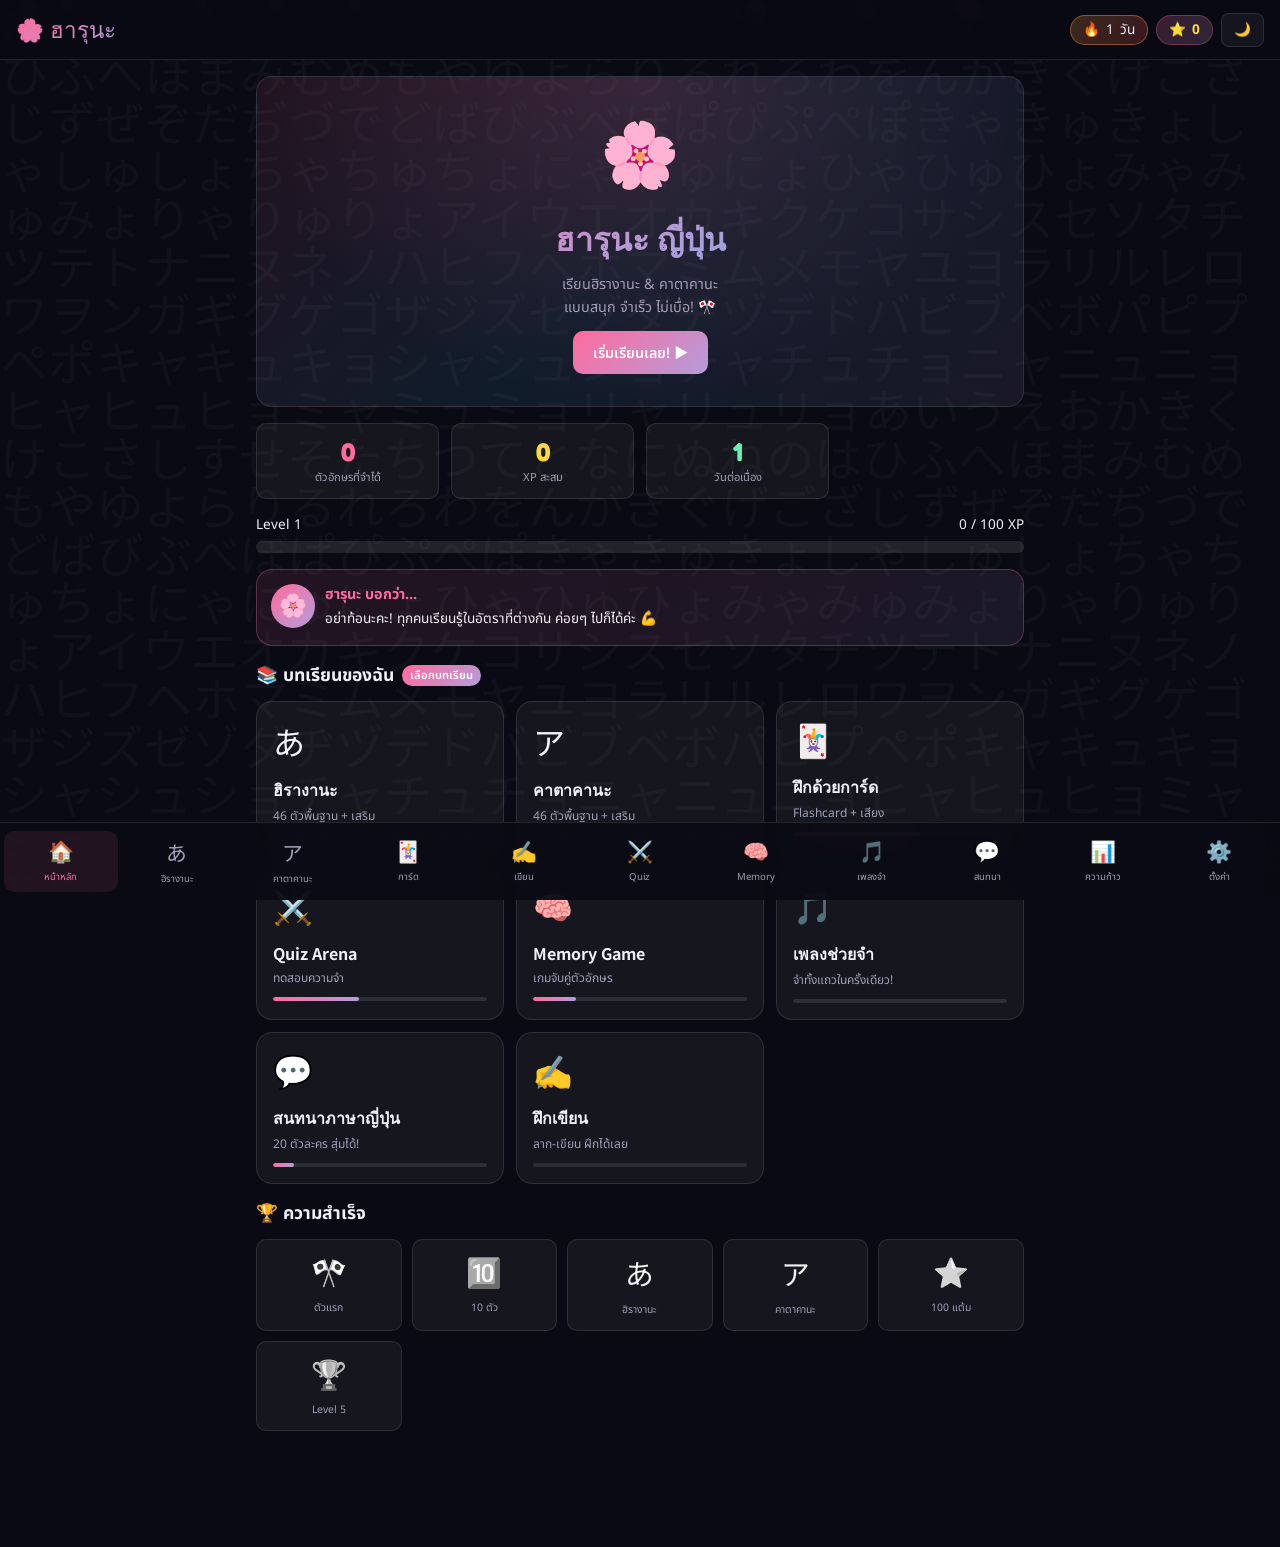
==== commit 4ead2007: "Add initial version of the Haruna Japanese Learning App with Hiragana and Katakana lessons" ====
--- a/index.html
+++ b/index.html
@@ -2,3266 +2,624 @@
 <html lang="th">
 
 <head>
-    <meta charset="UTF-8">
-    <meta name="viewport" content="width=device-width, initial-scale=1.0">
-    <title>ฮารุนะ - เรียนฮิรางานะ & คาตาคานะ</title>
-    <link
-        href="https://fonts.googleapis.com/css2?family=Noto+Sans+JP:wght@300;400;700;900&family=Noto+Sans+Thai:wght@300;400;600;700&family=Fredoka+One&display=swap"
-        rel="stylesheet">
-    <style>
-        :root {
-            --bg: #0a0a14;
-            --bg2: #12121f;
-            --bg3: #1a1a2e;
-            --card: rgba(255, 255, 255, 0.05);
-            --card-hover: rgba(255, 255, 255, 0.09);
-            --border: rgba(255, 255, 255, 0.1);
-            --pink: #ff6b9d;
-            --pink2: #ff4d8d;
-            --blue: #4fc3f7;
-            --purple: #b39ddb;
-            --green: #69f0ae;
-            --yellow: #ffd740;
-            --orange: #ffab40;
-            --red: #ff5252;
-            --text: #f0f0f8;
-            --text2: #a0a0b8;
-            --text3: #6060808;
-            --glow-pink: 0 0 20px rgba(255, 107, 157, 0.5);
-            --glow-blue: 0 0 20px rgba(79, 195, 247, 0.5);
-            --glow-green: 0 0 20px rgba(105, 240, 174, 0.5);
-            --radius: 16px;
-            --radius-sm: 10px;
-            --transition: all 0.3s cubic-bezier(0.4, 0, 0.2, 1);
-        }
-
-        .light-mode {
-            --bg: #f0f4ff;
-            --bg2: #e8eeff;
-            --bg3: #dde4ff;
-            --card: rgba(255, 255, 255, 0.8);
-            --card-hover: rgba(255, 255, 255, 0.95);
-            --border: rgba(100, 100, 180, 0.2);
-            --text: #1a1a3e;
-            --text2: #4a4a7a;
-        }
-
-        *,
-        *::before,
-        *::after {
-            box-sizing: border-box;
-            margin: 0;
-            padding: 0
-        }
-
-        html {
-            scroll-behavior: smooth
-        }
-
-        body {
-            font-family: 'Noto Sans Thai', 'Noto Sans JP', sans-serif;
-            background: var(--bg);
-            color: var(--text);
-            min-height: 100vh;
-            overflow-x: hidden;
-            transition: var(--transition);
-        }
-
-        /* ===== PARTICLES ===== */
-        #particles {
-            position: fixed;
-            top: 0;
-            left: 0;
-            width: 100%;
-            height: 100%;
-            pointer-events: none;
-            z-index: 0;
-            overflow: hidden
-        }
-
-        .particle {
-            position: absolute;
-            border-radius: 50%;
-            animation: floatUp linear infinite;
-            opacity: 0
-        }
-
-        @keyframes floatUp {
-            0% {
-                transform: translateY(100vh) rotate(0deg);
-                opacity: 0
-            }
-
-            10% {
-                opacity: 0.6
-            }
-
-            90% {
-                opacity: 0.3
-            }
-
-            100% {
-                transform: translateY(-20vh) rotate(720deg);
-                opacity: 0
-            }
-        }
-
-        /* ===== LAYOUT ===== */
-        #app {
-            position: relative;
-            z-index: 1;
-            min-height: 100vh
-        }
-
-        .nav {
-            position: fixed;
-            top: 0;
-            left: 0;
-            right: 0;
-            z-index: 100;
-            background: rgba(10, 10, 20, 0.85);
-            backdrop-filter: blur(20px);
-            border-bottom: 1px solid var(--border);
-            padding: 0 16px;
-            height: 60px;
-            display: flex;
-            align-items: center;
-            justify-content: space-between;
-        }
-
-        .light-mode .nav {
-            background: rgba(240, 244, 255, 0.9)
-        }
-
-        .nav-logo {
-            font-family: 'Fredoka One', cursive;
-            font-size: 1.4rem;
-            background: linear-gradient(135deg, var(--pink), var(--purple));
-            -webkit-background-clip: text;
-            -webkit-text-fill-color: transparent;
-            background-clip: text;
-            cursor: pointer;
-        }
-
-        .nav-actions {
-            display: flex;
-            gap: 8px;
-            align-items: center
-        }
-
-        .nav-btn {
-            background: var(--card);
-            border: 1px solid var(--border);
-            color: var(--text);
-            border-radius: 8px;
-            padding: 6px 12px;
-            cursor: pointer;
-            font-size: 0.85rem;
-            transition: var(--transition);
-            font-family: inherit;
-        }
-
-        .nav-btn:hover {
-            background: var(--card-hover);
-            box-shadow: var(--glow-pink)
-        }
-
-        .xp-display {
-            display: flex;
-            align-items: center;
-            gap: 6px;
-            background: linear-gradient(135deg, rgba(255, 107, 157, 0.2), rgba(179, 157, 219, 0.2));
-            border: 1px solid rgba(255, 107, 157, 0.3);
-            border-radius: 20px;
-            padding: 4px 12px;
-            font-size: 0.85rem;
-        }
-
-        .xp-display span {
-            color: var(--yellow);
-            font-weight: 700
-        }
-
-        .main {
-            padding-top: 60px;
-            min-height: 100vh
-        }
-
-        /* ===== TABS ===== */
-        .tab-bar {
-            position: fixed;
-            bottom: 0;
-            left: 0;
-            right: 0;
-            z-index: 100;
-            background: rgba(10, 10, 20, 0.9);
-            backdrop-filter: blur(20px);
-            border-top: 1px solid var(--border);
-            display: flex;
-            padding: 8px 4px;
-            gap: 2px;
-            overflow-x: auto;
-            scrollbar-width: none;
-        }
-
-        .light-mode .tab-bar {
-            background: rgba(240, 244, 255, 0.95)
-        }
-
-        .tab-bar::-webkit-scrollbar {
-            display: none
-        }
-
-        .tab-btn {
-            flex: 1;
-            min-width: 60px;
-            display: flex;
-            flex-direction: column;
-            align-items: center;
-            gap: 2px;
-            padding: 6px 4px;
-            border: none;
-            background: none;
-            color: var(--text2);
-            cursor: pointer;
-            border-radius: 10px;
-            transition: var(--transition);
-            font-family: inherit;
-            font-size: 0.6rem;
-        }
-
-        .tab-btn.active {
-            color: var(--pink);
-            background: rgba(255, 107, 157, 0.1)
-        }
-
-        .tab-btn .icon {
-            font-size: 1.3rem
-        }
-
-        .tab-btn:hover {
-            color: var(--text);
-            background: var(--card)
-        }
-
-        /* ===== PAGE CONTENT ===== */
-        .page {
-            display: none;
-            padding: 16px 16px 100px;
-            max-width: 800px;
-            margin: 0 auto;
-            animation: fadeIn 0.4s ease
-        }
-
-        .page.active {
-            display: block
-        }
-
-        @keyframes fadeIn {
-            from {
-                opacity: 0;
-                transform: translateY(10px)
-            }
-
-            to {
-                opacity: 1;
-                transform: translateY(0)
-            }
-        }
-
-        /* ===== CARDS ===== */
-        .card {
-            background: var(--card);
-            border: 1px solid var(--border);
-            border-radius: var(--radius);
-            padding: 16px;
-            transition: var(--transition);
-        }
-
-        .card:hover {
-            background: var(--card-hover)
-        }
-
-        .card-title {
-            font-size: 1rem;
-            font-weight: 700;
-            margin-bottom: 8px;
-            color: var(--text)
-        }
-
-        /* ===== HOME DASHBOARD ===== */
-        .hero {
-            text-align: center;
-            padding: 32px 16px;
-            background: linear-gradient(135deg, rgba(255, 107, 157, 0.1), rgba(79, 195, 247, 0.1), rgba(179, 157, 219, 0.1));
-            border-radius: var(--radius);
-            margin-bottom: 16px;
-            border: 1px solid var(--border);
-            position: relative;
-            overflow: hidden;
-        }
-
-        .hero::before {
-            content: '';
-            position: absolute;
-            inset: 0;
-            background: radial-gradient(ellipse at 50% 0%, rgba(255, 107, 157, 0.15), transparent 70%);
-        }
-
-        .mascot {
-            font-size: 4rem;
-            animation: bounce 2s ease infinite;
-            display: inline-block
-        }
-
-        @keyframes bounce {
-
-            0%,
-            100% {
-                transform: translateY(0) rotate(-5deg)
-            }
-
-            50% {
-                transform: translateY(-10px) rotate(5deg)
-            }
-        }
-
-        .hero h1 {
-            font-family: 'Fredoka One', cursive;
-            font-size: 2rem;
-            margin: 8px 0;
-            background: linear-gradient(135deg, var(--pink), var(--purple), var(--blue));
-            -webkit-background-clip: text;
-            -webkit-text-fill-color: transparent;
-            background-clip: text;
-        }
-
-        .hero p {
-            color: var(--text2);
-            font-size: 0.9rem;
-            line-height: 1.6
-        }
-
-        .stats-grid {
-            display: grid;
-            grid-template-columns: repeat(3, 1fr);
-            gap: 12px;
-            margin-bottom: 16px
-        }
-
-        .stat-card {
-            background: var(--card);
-            border: 1px solid var(--border);
-            border-radius: var(--radius-sm);
-            padding: 12px;
-            text-align: center;
-        }
-
-        .stat-val {
-            font-size: 1.6rem;
-            font-weight: 700;
-            font-family: 'Fredoka One', cursive
-        }
-
-        .stat-label {
-            font-size: 0.7rem;
-            color: var(--text2);
-            margin-top: 2px
-        }
-
-        .lesson-grid {
-            display: grid;
-            grid-template-columns: repeat(2, 1fr);
-            gap: 12px;
-            margin-bottom: 16px
-        }
-
-        .lesson-card {
-            background: var(--card);
-            border: 1px solid var(--border);
-            border-radius: var(--radius);
-            padding: 16px;
-            cursor: pointer;
-            transition: var(--transition);
-            position: relative;
-            overflow: hidden;
-        }
-
-        .lesson-card::before {
-            content: '';
-            position: absolute;
-            inset: 0;
-            opacity: 0;
-            background: linear-gradient(135deg, var(--pink), var(--purple));
-            transition: var(--transition);
-        }
-
-        .lesson-card:hover::before {
-            opacity: 0.1
-        }
-
-        .lesson-card:hover {
-            transform: translateY(-3px);
-            box-shadow: 0 8px 30px rgba(255, 107, 157, 0.2)
-        }
-
-        .lesson-card .lc-icon {
-            font-size: 2rem;
-            margin-bottom: 8px
-        }
-
-        .lesson-card .lc-title {
-            font-size: 1rem;
-            font-weight: 700;
-            font-family: 'Noto Sans JP', sans-serif
-        }
-
-        .lesson-card .lc-sub {
-            font-size: 0.75rem;
-            color: var(--text2);
-            margin-top: 4px
-        }
-
-        .lesson-card .lc-prog {
-            height: 4px;
-            background: rgba(255, 255, 255, 0.1);
-            border-radius: 2px;
-            margin-top: 10px;
-            overflow: hidden;
-        }
-
-        .lesson-card .lc-prog-fill {
-            height: 100%;
-            border-radius: 2px;
-            background: linear-gradient(90deg, var(--pink), var(--purple));
-            transition: width 1s ease
-        }
-
-        .locked {
-            opacity: 0.5;
-            cursor: not-allowed
-        }
-
-        .locked::after {
-            content: '🔒';
-            position: absolute;
-            top: 8px;
-            right: 8px;
-            font-size: 1rem
-        }
-
-        /* ===== LESSON GRID ===== */
-        .kana-grid {
-            display: grid;
-            grid-template-columns: repeat(5, 1fr);
-            gap: 8px;
-            margin-bottom: 16px
-        }
-
-        @media(max-width:400px) {
-            .kana-grid {
-                grid-template-columns: repeat(4, 1fr)
-            }
-        }
-
-        .kana-cell {
-            background: var(--card);
-            border: 1px solid var(--border);
-            border-radius: var(--radius-sm);
-            padding: 8px 4px;
-            text-align: center;
-            cursor: pointer;
-            transition: var(--transition);
-            position: relative;
-        }
-
-        .kana-cell:hover {
-            background: var(--card-hover);
-            transform: scale(1.05);
-            box-shadow: var(--glow-pink)
-        }
-
-        .kana-cell.learned {
-            border-color: var(--green);
-            background: rgba(105, 240, 174, 0.1)
-        }
-
-        .kana-cell.hard {
-            border-color: var(--red);
-            background: rgba(255, 82, 82, 0.1)
-        }
-
-        .kana-cell .kc {
-            font-size: 1.4rem;
-            font-family: 'Noto Sans JP', sans-serif;
-            display: block
-        }
-
-        .kana-cell .kr {
-            font-size: 0.65rem;
-            color: var(--text2);
-            display: block
-        }
-
-        .section-title {
-            font-size: 1.1rem;
-            font-weight: 700;
-            margin: 16px 0 12px;
-            display: flex;
-            align-items: center;
-            gap: 8px;
-        }
-
-        .section-title .badge {
-            font-size: 0.7rem;
-            padding: 2px 8px;
-            border-radius: 20px;
-            background: linear-gradient(135deg, var(--pink), var(--purple));
-            font-weight: 600;
-            color: white;
-        }
-
-        /* ===== FLASHCARD SYSTEM ===== */
-        .flashcard-container {
-            perspective: 1000px;
-            margin-bottom: 16px
-        }
-
-        .flashcard {
-            width: 100%;
-            max-width: 340px;
-            height: 220px;
-            margin: 0 auto;
-            position: relative;
-            transform-style: preserve-3d;
-            transition: transform 0.6s cubic-bezier(0.4, 0, 0.2, 1);
-            cursor: pointer;
-        }
-
-        .flashcard.flipped {
-            transform: rotateY(180deg)
-        }
-
-        .flashcard-front,
-        .flashcard-back {
-            position: absolute;
-            inset: 0;
-            backface-visibility: hidden;
-            border-radius: var(--radius);
-            padding: 24px;
-            display: flex;
-            flex-direction: column;
-            align-items: center;
-            justify-content: center;
-            border: 1px solid var(--border);
-        }
-
-        .flashcard-front {
-            background: linear-gradient(135deg, rgba(255, 107, 157, 0.15), rgba(179, 157, 219, 0.15));
-        }
-
-        .flashcard-back {
-            transform: rotateY(180deg);
-            background: linear-gradient(135deg, rgba(79, 195, 247, 0.15), rgba(105, 240, 174, 0.15));
-        }
-
-        .fc-char {
-            font-size: 5rem;
-            font-family: 'Noto Sans JP', sans-serif;
-            line-height: 1
-        }
-
-        .fc-type {
-            font-size: 0.75rem;
-            color: var(--text2);
-            margin-top: 8px
-        }
-
-        .fc-romaji {
-            font-size: 1.8rem;
-            font-weight: 700;
-            color: var(--pink);
-            font-family: 'Fredoka One', cursive
-        }
-
-        .fc-thai {
-            font-size: 1rem;
-            color: var(--text2);
-            margin: 4px 0
-        }
-
-        .fc-hint {
-            font-size: 0.8rem;
-            color: var(--text2);
-            text-align: center;
-            margin-top: 8px;
-            line-height: 1.5
-        }
-
-        .fc-example {
-            font-size: 0.85rem;
-            color: var(--blue);
-            margin-top: 6px
-        }
-
-        .fc-controls {
-            display: flex;
-            gap: 12px;
-            justify-content: center;
-            margin-bottom: 16px
-        }
-
-        .btn {
-            border: none;
-            border-radius: var(--radius-sm);
-            padding: 10px 20px;
-            cursor: pointer;
-            font-family: inherit;
-            font-size: 0.9rem;
-            font-weight: 600;
-            transition: var(--transition);
-        }
-
-        .btn-primary {
-            background: linear-gradient(135deg, var(--pink), var(--purple));
-            color: white
-        }
-
-        .btn-primary:hover {
-            box-shadow: var(--glow-pink);
-            transform: translateY(-2px)
-        }
-
-        .btn-success {
-            background: linear-gradient(135deg, var(--green), #00bcd4);
-            color: #111
-        }
-
-        .btn-success:hover {
-            box-shadow: var(--glow-green);
-            transform: translateY(-2px)
-        }
-
-        .btn-danger {
-            background: linear-gradient(135deg, var(--red), var(--orange));
-            color: white
-        }
-
-        .btn-danger:hover {
-            transform: translateY(-2px)
-        }
-
-        .btn-outline {
-            background: transparent;
-            border: 1px solid var(--border);
-            color: var(--text)
-        }
-
-        .btn-outline:hover {
-            background: var(--card-hover)
-        }
-
-        .btn-sm {
-            padding: 6px 14px;
-            font-size: 0.8rem
-        }
-
-        .fc-progress {
-            display: flex;
-            align-items: center;
-            justify-content: space-between;
-            margin-bottom: 16px;
-            font-size: 0.85rem;
-            color: var(--text2);
-        }
-
-        .fc-progress-bar {
-            height: 6px;
-            background: rgba(255, 255, 255, 0.1);
-            border-radius: 3px;
-            flex: 1;
-            margin: 0 12px;
-            overflow: hidden
-        }
-
-        .fc-progress-fill {
-            height: 100%;
-            background: linear-gradient(90deg, var(--pink), var(--purple));
-            border-radius: 3px;
-            transition: width 0.5s ease
-        }
-
-        .audio-btn {
-            width: 44px;
-            height: 44px;
-            border-radius: 50%;
-            border: none;
-            cursor: pointer;
-            background: linear-gradient(135deg, var(--blue), var(--purple));
-            font-size: 1.2rem;
-            display: inline-flex;
-            align-items: center;
-            justify-content: center;
-            transition: var(--transition);
-        }
-
-        .audio-btn:hover {
-            box-shadow: var(--glow-blue);
-            transform: scale(1.1)
-        }
-
-        /* ===== QUIZ ===== */
-        .quiz-header {
-            display: flex;
-            align-items: center;
-            justify-content: space-between;
-            margin-bottom: 16px
-        }
-
-        .quiz-score {
-            font-size: 1.2rem;
-            font-weight: 700;
-            color: var(--yellow);
-            font-family: 'Fredoka One', cursive
-        }
-
-        .quiz-timer {
-            width: 50px;
-            height: 50px;
-            border-radius: 50%;
-            border: 3px solid var(--pink);
-            display: flex;
-            align-items: center;
-            justify-content: center;
-            font-size: 1.1rem;
-            font-weight: 700;
-            color: var(--pink);
-            font-family: 'Fredoka One', cursive;
-            position: relative;
-        }
-
-        .quiz-question {
-            text-align: center;
-            margin-bottom: 20px;
-            background: var(--card);
-            border: 1px solid var(--border);
-            border-radius: var(--radius);
-            padding: 32px 16px;
-        }
-
-        .quiz-char {
-            font-size: 5rem;
-            font-family: 'Noto Sans JP', sans-serif;
-            margin-bottom: 8px
-        }
-
-        .quiz-prompt {
-            font-size: 0.9rem;
-            color: var(--text2)
-        }
-
-        .quiz-options {
-            display: grid;
-            grid-template-columns: repeat(2, 1fr);
-            gap: 12px;
-            margin-bottom: 16px
-        }
-
-        .quiz-opt {
-            background: var(--card);
-            border: 2px solid var(--border);
-            border-radius: var(--radius-sm);
-            padding: 14px;
-            text-align: center;
-            cursor: pointer;
-            transition: var(--transition);
-            font-size: 0.95rem;
-            font-weight: 600;
-        }
-
-        .quiz-opt:hover {
-            background: var(--card-hover);
-            border-color: var(--pink)
-        }
-
-        .quiz-opt.correct {
-            border-color: var(--green);
-            background: rgba(105, 240, 174, 0.15);
-            color: var(--green)
-        }
-
-        .quiz-opt.wrong {
-            border-color: var(--red);
-            background: rgba(255, 82, 82, 0.15);
-            color: var(--red)
-        }
-
-        .quiz-opt.disabled {
-            pointer-events: none
-        }
-
-        .combo-display {
-            text-align: center;
-            margin-bottom: 12px;
-            font-family: 'Fredoka One', cursive;
-            font-size: 1rem;
-            color: var(--orange);
-        }
-
-        /* ===== WRITING PRACTICE ===== */
-        .writing-canvas-wrap {
-            background: var(--card);
-            border: 1px solid var(--border);
-            border-radius: var(--radius);
-            padding: 16px;
-            margin-bottom: 16px;
-            text-align: center;
-        }
-
-        .writing-char {
-            font-size: 3rem;
-            font-family: 'Noto Sans JP', sans-serif;
-            margin-bottom: 12px;
-            color: var(--text2)
-        }
-
-        canvas#drawCanvas {
-            background: rgba(255, 255, 255, 0.05);
-            border-radius: var(--radius-sm);
-            border: 2px solid var(--border);
-            cursor: crosshair;
-            touch-action: none;
-            display: block;
-            margin: 0 auto;
-        }
-
-        .stroke-guide {
-            position: relative;
-            display: inline-block;
-            margin-bottom: 8px
-        }
-
-        .writing-controls {
-            display: flex;
-            gap: 8px;
-            justify-content: center;
-            margin-top: 12px
-        }
-
-        /* ===== MEMORY GAME ===== */
-        .memory-grid {
-            display: grid;
-            grid-template-columns: repeat(4, 1fr);
-            gap: 8px;
-            margin-bottom: 16px
-        }
-
-        @media(max-width:360px) {
-            .memory-grid {
-                grid-template-columns: repeat(3, 1fr)
-            }
-        }
-
-        .memory-card {
-            aspect-ratio: 1;
-            background: var(--card);
-            border: 1px solid var(--border);
-            border-radius: var(--radius-sm);
-            cursor: pointer;
-            transition: var(--transition);
-            display: flex;
-            align-items: center;
-            justify-content: center;
-            font-size: 1.4rem;
-            font-family: 'Noto Sans JP', sans-serif;
-            transform-style: preserve-3d;
-            position: relative;
-        }
-
-        .memory-card.revealed,
-        .memory-card.matched {
-            transform: rotateY(180deg)
-        }
-
-        .memory-card-inner {
-            position: absolute;
-            inset: 0;
-            backface-visibility: hidden;
-            display: flex;
-            align-items: center;
-            justify-content: center;
-            border-radius: var(--radius-sm);
-            font-size: 1.1rem;
-        }
-
-        .memory-card-front {
-            background: linear-gradient(135deg, rgba(255, 107, 157, 0.3), rgba(179, 157, 219, 0.3));
-            color: transparent;
-            user-select: none;
-        }
-
-        .memory-card-front::after {
-            content: '❓';
-            font-size: 1.5rem
-        }
-
-        .memory-card-back {
-            transform: rotateY(180deg);
-            background: linear-gradient(135deg, rgba(79, 195, 247, 0.2), rgba(105, 240, 174, 0.2));
-        }
-
-        .memory-card.matched .memory-card-back {
-            background: linear-gradient(135deg, rgba(105, 240, 174, 0.3), rgba(0, 188, 212, 0.3));
-            border: 2px solid var(--green)
-        }
-
-        /* ===== PROGRESS ===== */
-        .xp-bar-wrap {
-            margin-bottom: 16px
-        }
-
-        .xp-bar-label {
-            display: flex;
-            justify-content: space-between;
-            margin-bottom: 6px;
-            font-size: 0.85rem
-        }
-
-        .xp-bar {
-            height: 12px;
-            background: rgba(255, 255, 255, 0.1);
-            border-radius: 6px;
-            overflow: hidden
-        }
-
-        .xp-bar-fill {
-            height: 100%;
-            background: linear-gradient(90deg, var(--pink), var(--purple));
-            border-radius: 6px;
-            transition: width 1s ease
-        }
-
-        .achievement-grid {
-            display: grid;
-            grid-template-columns: repeat(3, 1fr);
-            gap: 10px;
-            margin-bottom: 16px
-        }
-
-        .achievement {
-            background: var(--card);
-            border: 1px solid var(--border);
-            border-radius: var(--radius-sm);
-            padding: 12px;
-            text-align: center;
-            transition: var(--transition);
-        }
-
-        .achievement.unlocked {
-            border-color: var(--yellow);
-            background: rgba(255, 215, 64, 0.1)
-        }
-
-        .achievement .ach-icon {
-            font-size: 1.8rem;
-            display: block;
-            margin-bottom: 4px;
-            filter: grayscale(1)
-        }
-
-        .achievement.unlocked .ach-icon {
-            filter: none
-        }
-
-        .achievement .ach-name {
-            font-size: 0.65rem;
-            color: var(--text2)
-        }
-
-        /* ===== CHAT / CONVERSATION ===== */
-        .chat-area {
-            background: var(--card);
-            border: 1px solid var(--border);
-            border-radius: var(--radius);
-            padding: 16px;
-            margin-bottom: 12px;
-            height: 300px;
-            overflow-y: auto;
-            display: flex;
-            flex-direction: column;
-            gap: 10px;
-        }
-
-        .chat-msg {
-            max-width: 80%;
-            display: flex;
-            gap: 8px;
-            align-items: flex-start
-        }
-
-        .chat-msg.bot {
-            align-self: flex-start
-        }
-
-        .chat-msg.user {
-            align-self: flex-end;
-            flex-direction: row-reverse
-        }
-
-        .chat-avatar {
-            width: 32px;
-            height: 32px;
-            border-radius: 50%;
-            background: linear-gradient(135deg, var(--pink), var(--purple));
-            display: flex;
-            align-items: center;
-            justify-content: center;
-            font-size: 0.9rem;
-            flex-shrink: 0
-        }
-
-        .chat-bubble {
-            background: rgba(255, 255, 255, 0.08);
-            border-radius: 12px;
-            padding: 8px 12px;
-            font-size: 0.88rem;
-            line-height: 1.5;
-            border: 1px solid var(--border);
-        }
-
-        .chat-msg.user .chat-bubble {
-            background: rgba(255, 107, 157, 0.15);
-            border-color: rgba(255, 107, 157, 0.3)
-        }
-
-        .chat-choices {
-            display: flex;
-            flex-wrap: wrap;
-            gap: 8px;
-            margin-bottom: 12px
-        }
-
-        .choice-btn {
-            background: var(--card);
-            border: 1px solid var(--border);
-            border-radius: 20px;
-            padding: 8px 16px;
-            cursor: pointer;
-            font-family: inherit;
-            font-size: 0.85rem;
-            color: var(--text);
-            transition: var(--transition);
-        }
-
-        .choice-btn:hover {
-            background: rgba(255, 107, 157, 0.2);
-            border-color: var(--pink)
-        }
-
-        /* ===== MODAL ===== */
-        .modal-overlay {
-            position: fixed;
-            inset: 0;
-            z-index: 200;
-            background: rgba(0, 0, 0, 0.7);
-            backdrop-filter: blur(10px);
-            display: none;
-            align-items: center;
-            justify-content: center;
-            padding: 16px;
-        }
-
-        .modal-overlay.active {
-            display: flex
-        }
-
-        .modal {
-            background: var(--bg2);
-            border: 1px solid var(--border);
-            border-radius: var(--radius);
-            padding: 24px;
-            max-width: 380px;
-            width: 100%;
-            animation: modalIn 0.4s cubic-bezier(0.4, 0, 0.2, 1);
-            text-align: center;
-        }
-
-        @keyframes modalIn {
-            from {
-                transform: scale(0.8);
-                opacity: 0
-            }
-
-            to {
-                transform: scale(1);
-                opacity: 1
-            }
-        }
-
-        .modal h2 {
-            font-family: 'Fredoka One', cursive;
-            font-size: 1.5rem;
-            margin-bottom: 8px
-        }
-
-        .modal p {
-            color: var(--text2);
-            margin-bottom: 16px;
-            line-height: 1.6
-        }
-
-        /* ===== LEVEL UP ===== */
-        .levelup-overlay {
-            position: fixed;
-            inset: 0;
-            z-index: 300;
-            background: rgba(0, 0, 0, 0.85);
-            display: none;
-            align-items: center;
-            justify-content: center;
-            flex-direction: column;
-            gap: 16px;
-        }
-
-        .levelup-overlay.active {
-            display: flex;
-            animation: levelUp 0.5s ease
-        }
-
-        @keyframes levelUp {
-            from {
-                opacity: 0
-            }
-
-            to {
-                opacity: 1
-            }
-        }
-
-        .levelup-text {
-            font-family: 'Fredoka One', cursive;
-            font-size: 3rem;
-            background: linear-gradient(135deg, var(--yellow), var(--orange), var(--pink));
-            -webkit-background-clip: text;
-            -webkit-text-fill-color: transparent;
-            background-clip: text;
-            animation: pulse 0.5s ease infinite alternate;
-        }
-
-        @keyframes pulse {
-            from {
-                transform: scale(1)
-            }
-
-            to {
-                transform: scale(1.05)
-            }
-        }
-
-        /* ===== XP POPUP ===== */
-        .xp-popup {
-            position: fixed;
-            bottom: 120px;
-            right: 20px;
-            z-index: 150;
-            background: linear-gradient(135deg, var(--yellow), var(--orange));
-            color: #111;
-            padding: 8px 16px;
-            border-radius: 20px;
-            font-weight: 700;
-            font-size: 0.9rem;
-            animation: xpPop 1.5s ease forwards;
-            pointer-events: none;
-        }
-
-        @keyframes xpPop {
-            0% {
-                transform: translateY(0);
-                opacity: 1
-            }
-
-            100% {
-                transform: translateY(-60px);
-                opacity: 0
-            }
-        }
-
-        /* ===== STREAK ===== */
-        .streak-badge {
-            display: inline-flex;
-            align-items: center;
-            gap: 6px;
-            background: linear-gradient(135deg, rgba(255, 171, 64, 0.2), rgba(255, 82, 82, 0.2));
-            border: 1px solid rgba(255, 171, 64, 0.4);
-            border-radius: 20px;
-            padding: 4px 12px;
-            font-size: 0.85rem;
-        }
-
-        .streak-badge .fire {
-            animation: flicker 0.5s ease infinite alternate
-        }
-
-        @keyframes flicker {
-            from {
-                transform: scale(1)
-            }
-
-            to {
-                transform: scale(1.2)rotate(5deg)
-            }
-        }
-
-        /* ===== SETTINGS ===== */
-        .setting-row {
-            display: flex;
-            align-items: center;
-            justify-content: space-between;
-            padding: 14px 0;
-            border-bottom: 1px solid var(--border);
-        }
-
-        .toggle {
-            width: 50px;
-            height: 26px;
-            background: rgba(255, 255, 255, 0.1);
-            border-radius: 13px;
-            cursor: pointer;
-            position: relative;
-            transition: var(--transition);
-        }
-
-        .toggle.on {
-            background: linear-gradient(135deg, var(--pink), var(--purple))
-        }
-
-        .toggle::after {
-            content: '';
-            position: absolute;
-            top: 3px;
-            left: 3px;
-            width: 20px;
-            height: 20px;
-            background: white;
-            border-radius: 50%;
-            transition: var(--transition);
-        }
-
-        .toggle.on::after {
-            transform: translateX(24px)
-        }
-
-        /* ===== RESPONSIVE ===== */
-        @media(min-width:600px) {
-            .stats-grid {
-                grid-template-columns: repeat(4, 1fr)
-            }
-
-            .lesson-grid {
-                grid-template-columns: repeat(3, 1fr)
-            }
-
-            .kana-grid {
-                grid-template-columns: repeat(8, 1fr)
-            }
-
-            .memory-grid {
-                grid-template-columns: repeat(5, 1fr)
-            }
-
-            .achievement-grid {
-                grid-template-columns: repeat(5, 1fr)
-            }
-
-            .quiz-options {
-                grid-template-columns: repeat(4, 1fr)
-            }
-        }
-
-        /* ===== HARUNA TIPS ===== */
-        .haruna-tip {
-            background: linear-gradient(135deg, rgba(255, 107, 157, 0.1), rgba(179, 157, 219, 0.1));
-            border: 1px solid rgba(255, 107, 157, 0.3);
-            border-radius: var(--radius);
-            padding: 14px;
-            margin-bottom: 16px;
-            display: flex;
-            gap: 10px;
-            align-items: flex-start;
-        }
-
-        .haruna-avatar {
-            width: 44px;
-            height: 44px;
-            border-radius: 50%;
-            flex-shrink: 0;
-            background: linear-gradient(135deg, var(--pink), var(--purple));
-            display: flex;
-            align-items: center;
-            justify-content: center;
-            font-size: 1.4rem;
-        }
-
-        .haruna-tip-text {
-            font-size: 0.85rem;
-            line-height: 1.6;
-            color: var(--text)
-        }
-
-        .haruna-tip-title {
-            font-weight: 700;
-            color: var(--pink);
-            margin-bottom: 4px;
-            font-size: 0.9rem
-        }
-
-        /* ===== FILTERS / SELECTOR ===== */
-        .type-selector {
-            display: flex;
-            gap: 8px;
-            margin-bottom: 16px;
-            flex-wrap: wrap
-        }
-
-        .type-btn {
-            padding: 7px 16px;
-            border-radius: 20px;
-            border: 1px solid var(--border);
-            background: var(--card);
-            cursor: pointer;
-            font-family: inherit;
-            font-size: 0.85rem;
-            color: var(--text2);
-            transition: var(--transition);
-        }
-
-        .type-btn.active {
-            background: linear-gradient(135deg, var(--pink), var(--purple));
-            color: white;
-            border-color: transparent
-        }
-
-        /* ===== COMBO STREAK ANIMATION ===== */
-        .combo-anim {
-            position: fixed;
-            top: 50%;
-            left: 50%;
-            transform: translate(-50%, -50%);
-            z-index: 200;
-            pointer-events: none;
-            font-family: 'Fredoka One', cursive;
-            font-size: 2.5rem;
-            animation: comboPop 1s ease forwards;
-        }
-
-        @keyframes comboPop {
-            0% {
-                transform: translate(-50%, -50%) scale(0.5);
-                opacity: 0
-            }
-
-            40% {
-                transform: translate(-50%, -50%) scale(1.2);
-                opacity: 1
-            }
-
-            80% {
-                transform: translate(-50%, -50%) scale(1);
-                opacity: 1
-            }
-
-            100% {
-                transform: translate(-50%, -70%) scale(0.8);
-                opacity: 0
-            }
-        }
-
-        /* ===== PROGRESS RING ===== */
-        .prog-ring {
-            display: inline-block;
-            position: relative;
-            width: 80px;
-            height: 80px
-        }
-
-        .prog-ring svg {
-            transform: rotate(-90deg)
-        }
-
-        .prog-ring-text {
-            position: absolute;
-            inset: 0;
-            display: flex;
-            align-items: center;
-            justify-content: center;
-            font-family: 'Fredoka One', cursive;
-            font-size: 1rem;
-            color: var(--pink);
-        }
-
-        /* Decorative Japanese text background */
-        .jp-bg {
-            position: fixed;
-            top: 0;
-            left: 0;
-            right: 0;
-            bottom: 0;
-            pointer-events: none;
-            z-index: 0;
-            overflow: hidden;
-            opacity: 0.03;
-            font-family: 'Noto Sans JP', sans-serif;
-            font-size: 3rem;
-            word-break: break-all;
-            line-height: 1;
-            color: white;
-        }
-    </style>
+  <meta charset="UTF-8">
+  <meta name="viewport" content="width=device-width, initial-scale=1.0">
+  <title>ฮารุนะ - เรียนฮิรางานะ & คาตาคานะ</title>
+  <link
+    href="https://fonts.googleapis.com/css2?family=Noto+Sans+JP:wght@300;400;700;900&family=Noto+Sans+Thai:wght@300;400;600;700&family=Fredoka+One&display=swap"
+    rel="stylesheet">
+  <link rel="stylesheet" href="css/style.css">
 </head>
 
 <body>
-    <div class="jp-bg" id="jpBg"></div>
-    <div id="particles"></div>
-
-    <div id="app">
-        <nav class="nav">
-            <div class="nav-logo" onclick="showPage('home')">🌸 ฮารุนะ</div>
-            <div class="nav-actions">
-                <div class="streak-badge"><span class="fire">🔥</span><span id="streakCount">0</span> วัน</div>
-                <div class="xp-display">⭐ <span id="navXP">0</span></div>
-                <button class="nav-btn" onclick="toggleTheme()">🌙</button>
-            </div>
-        </nav>
-
-        <main class="main">
-            <!-- HOME -->
-            <div class="page active" id="page-home">
-                <div class="hero">
-                    <div class="mascot">🌸</div>
-                    <h1>ฮารุนะ ญี่ปุ่น</h1>
-                    <p>เรียนฮิรางานะ & คาตาคานะ<br>แบบสนุก จำเร็ว ไม่เบื่อ! 🎌</p>
-                    <div style="margin-top:12px">
-                        <button class="btn btn-primary" onclick="showPage('hiragana')">เริ่มเรียนเลย! ▶</button>
-                    </div>
-                </div>
-
-                <div class="stats-grid">
-                    <div class="stat-card">
-                        <div class="stat-val" style="color:var(--pink)" id="statLearned">0</div>
-                        <div class="stat-label">ตัวอักษรที่จำได้</div>
-                    </div>
-                    <div class="stat-card">
-                        <div class="stat-val" style="color:var(--yellow)" id="statXP">0</div>
-                        <div class="stat-label">XP สะสม</div>
-                    </div>
-                    <div class="stat-card">
-                        <div class="stat-val" style="color:var(--green)" id="statStreak">0</div>
-                        <div class="stat-label">วันต่อเนื่อง</div>
-                    </div>
-                </div>
-
-                <div class="xp-bar-wrap">
-                    <div class="xp-bar-label"><span>Level <span id="userLevel">1</span></span><span id="xpProgress">0 /
-                            100 XP</span></div>
-                    <div class="xp-bar">
-                        <div class="xp-bar-fill" id="xpFill" style="width:0%"></div>
-                    </div>
-                </div>
-
-                <div class="haruna-tip">
-                    <div class="haruna-avatar">🌸</div>
-                    <div>
-                        <div class="haruna-tip-title">ฮารุนะ บอกว่า...</div>
-                        <div class="haruna-tip-text" id="dailyTip">กำลังโหลดคำแนะนำ...</div>
-                    </div>
-                </div>
-
-                <div class="section-title">📚 บทเรียนของฉัน <span class="badge">เลือกบทเรียน</span></div>
-                <div class="lesson-grid">
-                    <div class="lesson-card" onclick="showPage('hiragana')">
-                        <div class="lc-icon">あ</div>
-                        <div class="lc-title">ฮิรางานะ</div>
-                        <div class="lc-sub">46 ตัวพื้นฐาน + เสริม</div>
-                        <div class="lc-prog">
-                            <div class="lc-prog-fill" id="hiraProgFill" style="width:0%"></div>
-                        </div>
-                    </div>
-                    <div class="lesson-card" onclick="showPage('katakana')">
-                        <div class="lc-icon">ア</div>
-                        <div class="lc-title">คาตาคานะ</div>
-                        <div class="lc-sub">46 ตัวพื้นฐาน + เสริม</div>
-                        <div class="lc-prog">
-                            <div class="lc-prog-fill" id="kataProgFill" style="width:0%"></div>
-                        </div>
-                    </div>
-                    <div class="lesson-card" onclick="showPage('flashcards')">
-                        <div class="lc-icon">🃏</div>
-                        <div class="lc-title">ฝึกด้วยการ์ด</div>
-                        <div class="lc-sub">Flashcard + เสียง</div>
-                        <div class="lc-prog">
-                            <div class="lc-prog-fill" style="width:60%"></div>
-                        </div>
-                    </div>
-                    <div class="lesson-card" onclick="showPage('quiz')">
-                        <div class="lc-icon">⚔️</div>
-                        <div class="lc-title">Quiz Arena</div>
-                        <div class="lc-sub">ทดสอบความจำ</div>
-                        <div class="lc-prog">
-                            <div class="lc-prog-fill" style="width:40%"></div>
-                        </div>
-                    </div>
-                    <div class="lesson-card" onclick="showPage('memory')">
-                        <div class="lc-icon">🧠</div>
-                        <div class="lc-title">Memory Game</div>
-                        <div class="lc-sub">เกมจับคู่ตัวอักษร</div>
-                        <div class="lc-prog">
-                            <div class="lc-prog-fill" style="width:20%"></div>
-                        </div>
-                    </div>
-                    <div class="lesson-card" onclick="showPage('conversation')">
-                        <div class="lc-icon">💬</div>
-                        <div class="lc-title">สนทนาภาษาญี่ปุ่น</div>
-                        <div class="lc-sub">ฝึกพูดกับฮารุนะ</div>
-                        <div class="lc-prog">
-                            <div class="lc-prog-fill" style="width:10%"></div>
-                        </div>
-                    </div>
-                </div>
-
-                <div class="section-title">🏆 ความสำเร็จ</div>
-                <div class="achievement-grid" id="homeAchievements"></div>
-            </div>
-
-            <!-- HIRAGANA -->
-            <div class="page" id="page-hiragana">
-                <div class="section-title" style="font-size:1.3rem">あ ฮิรางานะ <span class="badge">Japanese
-                        Script</span></div>
-                <div class="haruna-tip">
-                    <div class="haruna-avatar">🌸</div>
-                    <div>
-                        <div class="haruna-tip-title">ทำไมต้องเรียนฮิรางานะ?</div>
-                        <div class="haruna-tip-text">ฮิรางานะ เป็นตัวอักษรพื้นฐานของภาษาญี่ปุ่น ใช้เขียนคำไวยากรณ์
-                            คำลงท้าย และคำพื้นเมือง ถ้าจำได้ครบทั้ง 46 ตัว จะอ่านภาษาญี่ปุ่นได้เลยค่ะ! 🌟</div>
-                    </div>
-                </div>
-                <div class="type-selector" id="hiraFilter">
-                    <button class="type-btn active" onclick="filterHira('all',this)">ทั้งหมด</button>
-                    <button class="type-btn" onclick="filterHira('vowel',this)">สระ</button>
-                    <button class="type-btn" onclick="filterHira('k',this)">K-แถว</button>
-                    <button class="type-btn" onclick="filterHira('s',this)">S-แถว</button>
-                    <button class="type-btn" onclick="filterHira('t',this)">T-แถว</button>
-                    <button class="type-btn" onclick="filterHira('n',this)">N-แถว</button>
-                    <button class="type-btn" onclick="filterHira('h',this)">H-แถว</button>
-                    <button class="type-btn" onclick="filterHira('m',this)">M-แถว</button>
-                    <button class="type-btn" onclick="filterHira('r',this)">R-แถว</button>
-                    <button class="type-btn" onclick="filterHira('combo',this)">ผสม</button>
-                    <button class="type-btn" onclick="filterHira('dakuten',this)">ดาคุเต็น</button>
-                </div>
-                <div class="kana-grid" id="hiraGrid"></div>
-            </div>
-
-            <!-- KATAKANA -->
-            <div class="page" id="page-katakana">
-                <div class="section-title" style="font-size:1.3rem">ア คาตาคานะ <span class="badge">Foreign Words</span>
-                </div>
-                <div class="haruna-tip">
-                    <div class="haruna-avatar">🌸</div>
-                    <div>
-                        <div class="haruna-tip-title">คาตาคานะใช้ทำอะไร?</div>
-                        <div class="haruna-tip-text">คาตาคานะใช้เขียนคำทับศัพท์จากภาษาต่างประเทศ เช่น コーヒー (coffee) ケーキ
-                            (cake) นอกจากนี้ยังใช้เน้นคำหรือเขียนชื่อต่างชาติค่ะ! 🌍</div>
-                    </div>
-                </div>
-                <div class="type-selector" id="kataFilter">
-                    <button class="type-btn active" onclick="filterKata('all',this)">ทั้งหมด</button>
-                    <button class="type-btn" onclick="filterKata('vowel',this)">สระ</button>
-                    <button class="type-btn" onclick="filterKata('k',this)">K-แถว</button>
-                    <button class="type-btn" onclick="filterKata('s',this)">S-แถว</button>
-                    <button class="type-btn" onclick="filterKata('t',this)">T-แถว</button>
-                    <button class="type-btn" onclick="filterKata('n',this)">N-แถว</button>
-                    <button class="type-btn" onclick="filterKata('h',this)">H-แถว</button>
-                    <button class="type-btn" onclick="filterKata('m',this)">M-แถว</button>
-                    <button class="type-btn" onclick="filterKata('r',this)">R-แถว</button>
-                    <button class="type-btn" onclick="filterKata('combo',this)">ผสม</button>
-                    <button class="type-btn" onclick="filterKata('dakuten',this)">ดาคุเต็น</button>
-                </div>
-                <div class="kana-grid" id="kataGrid"></div>
-            </div>
-
-            <!-- FLASHCARDS -->
-            <div class="page" id="page-flashcards">
-                <div class="section-title">🃏 Flashcard <span class="badge">กดเพื่อพลิก</span></div>
-                <div class="type-selector">
-                    <button class="type-btn active" id="fcTypeAll" onclick="setFCType('all',this)">ทั้งหมด</button>
-                    <button class="type-btn" onclick="setFCType('hiragana',this)">ฮิรางานะ</button>
-                    <button class="type-btn" onclick="setFCType('katakana',this)">คาตาคานะ</button>
-                    <button class="type-btn" onclick="setFCType('weak',this)">⚡ ยังยาก</button>
-                </div>
-                <div class="fc-progress">
-                    <span id="fcCurrent">0</span>/<span id="fcTotal">0</span>
-                    <div class="fc-progress-bar">
-                        <div class="fc-progress-fill" id="fcProgFill" style="width:0%"></div>
-                    </div>
-                    <button class="audio-btn" id="fcAudioBtn" onclick="speakCurrentFC()">🔊</button>
-                </div>
-                <div class="flashcard-container">
-                    <div class="flashcard" id="flashcard" onclick="flipFC()">
-                        <div class="flashcard-front">
-                            <div class="fc-char" id="fcChar">あ</div>
-                            <div class="fc-type" id="fcTypeLabel">ฮิรางานะ</div>
-                            <div style="margin-top:12px;font-size:0.8rem;color:var(--text2)">👆 แตะเพื่อดูคำตอบ</div>
-                        </div>
-                        <div class="flashcard-back">
-                            <div class="fc-romaji" id="fcRomaji">a</div>
-                            <div class="fc-thai" id="fcThai">อา</div>
-                            <div class="fc-hint" id="fcHint">💡 ความจำ: ...</div>
-                            <div class="fc-example" id="fcExample">📝 ...</div>
-                        </div>
-                    </div>
-                </div>
-                <div class="fc-controls">
-                    <button class="btn btn-danger" onclick="markFC('hard')">😓 ยังยาก</button>
-                    <button class="btn btn-outline btn-sm" onclick="nextFC()">ข้าม →</button>
-                    <button class="btn btn-success" onclick="markFC('easy')">✅ จำได้แล้ว!</button>
-                </div>
-                <div class="haruna-tip">
-                    <div class="haruna-avatar">🌸</div>
-                    <div>
-                        <div class="haruna-tip-title">เทคนิคการจำแบบฮารุนะ</div>
-                        <div class="haruna-tip-text" id="fcTip">ลองนึกภาพในหัวว่าตัวอักษรนี้เหมือนอะไร
-                            แล้วเชื่อมกับเสียงที่อ่าน จะจำได้เร็วกว่าการท่อง 10 เท่าค่ะ! 🧠✨</div>
-                    </div>
-                </div>
-            </div>
-
-            <!-- WRITING -->
-            <div class="page" id="page-writing">
-                <div class="section-title">✍️ ฝึกเขียน <span class="badge">ลาก-เขียน</span></div>
-                <div class="haruna-tip">
-                    <div class="haruna-avatar">🌸</div>
-                    <div>
-                        <div class="haruna-tip-title">เคล็ดลับการเขียนญี่ปุ่น</div>
-                        <div class="haruna-tip-text">การเขียนซ้ำๆ ช่วยให้จำตัวอักษรได้ดีขึ้นมากค่ะ! ลองเขียนอย่างน้อย 10
-                            ครั้งต่อตัว แล้วจะติดมือเอง 💪</div>
-                    </div>
-                </div>
-                <div class="type-selector">
-                    <button class="type-btn active" onclick="setWriteType('hiragana',this)">ฮิรางานะ</button>
-                    <button class="type-btn" onclick="setWriteType('katakana',this)">คาตาคานะ</button>
-                </div>
-                <div class="writing-canvas-wrap">
-                    <div style="display:flex;align-items:center;justify-content:center;gap:16px;margin-bottom:16px">
-                        <div>
-                            <div class="writing-char" id="writeChar">あ</div>
-                            <div style="font-size:1rem;font-weight:700;color:var(--pink)" id="writeRomaji">a</div>
-                            <div style="font-size:0.8rem;color:var(--text2)" id="writeThai">อา</div>
-                        </div>
-                        <div style="font-size:0.8rem;color:var(--text2);max-width:140px;line-height:1.5"
-                            id="writeMnemonic">ตำแหน่งลำดับการเขียน</div>
-                    </div>
-                    <canvas id="drawCanvas" width="280" height="200"></canvas>
-                    <div class="writing-controls">
-                        <button class="btn btn-outline btn-sm" onclick="clearCanvas()">🗑️ ลบ</button>
-                        <button class="btn btn-primary btn-sm" onclick="nextWriteChar()">ตัวต่อไป →</button>
-                        <button class="btn btn-success btn-sm" onclick="checkWriting()">✅ ดูตัวอย่าง</button>
-                    </div>
-                </div>
-                <div class="section-title">เลือกตัวที่จะฝึก</div>
-                <div class="kana-grid" id="writeSelectGrid"></div>
-            </div>
-
-            <!-- QUIZ -->
-            <div class="page" id="page-quiz">
-                <div class="section-title">⚔️ Quiz Arena <span class="badge">สู้เลย!</span></div>
-                <div id="quizMenu">
-                    <div class="haruna-tip">
-                        <div class="haruna-avatar">🌸</div>
-                        <div>
-                            <div class="haruna-tip-title">เลือกประเภท Quiz</div>
-                            <div class="haruna-tip-text">ทดสอบความจำด้วย Quiz หลายแบบ! ยิ่งทำบ่อย ยิ่งจำดีขึ้นค่ะ 🎯
-                            </div>
-                        </div>
-                    </div>
-                    <div class="lesson-grid">
-                        <div class="lesson-card" onclick="startQuiz('char2romaji')">
-                            <div class="lc-icon">🔤</div>
-                            <div class="lc-title">ตัวอักษร → โรมาจิ</div>
-                            <div class="lc-sub">เห็นตัวอักษรแล้วเลือก romaji</div>
-                        </div>
-                        <div class="lesson-card" onclick="startQuiz('romaji2char')">
-                            <div class="lc-icon">🎯</div>
-                            <div class="lc-title">โรมาจิ → ตัวอักษร</div>
-                            <div class="lc-sub">เห็น romaji แล้วเลือกตัวอักษร</div>
-                        </div>
-                        <div class="lesson-card" onclick="startQuiz('speed')">
-                            <div class="lc-icon">⚡</div>
-                            <div class="lc-title">Speed Challenge</div>
-                            <div class="lc-sub">แข่งกับเวลา! 30 วินาที</div>
-                        </div>
-                        <div class="lesson-card" onclick="startQuiz('mixed')">
-                            <div class="lc-icon">🌀</div>
-                            <div class="lc-title">Mixed Quiz</div>
-                            <div class="lc-sub">ฮิรางานะ + คาตาคานะ ผสมกัน</div>
-                        </div>
-                    </div>
-                    <div class="type-selector" style="margin-top:8px">
-                        <button class="type-btn active" onclick="setQuizScope('all',this)">ทั้งหมด</button>
-                        <button class="type-btn" onclick="setQuizScope('hiragana',this)">ฮิรางานะ</button>
-                        <button class="type-btn" onclick="setQuizScope('katakana',this)">คาตาคานะ</button>
-                        <button class="type-btn" onclick="setQuizScope('weak',this)">⚡ ตัวที่ยาก</button>
-                    </div>
-                </div>
-                <div id="quizGame" style="display:none">
-                    <div class="quiz-header">
-                        <div>
-                            <div class="quiz-score">⭐ <span id="quizScore">0</span></div>
-                            <div style="font-size:0.75rem;color:var(--text2)">คำถาม <span id="qNum">1</span>/<span
-                                    id="qTotal">10</span></div>
-                        </div>
-                        <div class="quiz-timer" id="quizTimer">30</div>
-                        <button class="btn btn-outline btn-sm" onclick="endQuiz()">⏹ หยุด</button>
-                    </div>
-                    <div class="combo-display">🔥 Combo: <span id="quizCombo">0</span>x</div>
-                    <div class="quiz-question">
-                        <div class="quiz-char" id="qChar">あ</div>
-                        <div class="quiz-prompt" id="qPrompt">เลือก romaji ที่ถูกต้อง</div>
-                    </div>
-                    <div class="quiz-options" id="quizOptions"></div>
-                </div>
-                <div id="quizResult" style="display:none">
-                    <div class="modal" style="max-width:100%;background:var(--bg2)">
-                        <div style="font-size:3rem">🏆</div>
-                        <h2>จบแล้ว!</h2>
-                        <div style="font-size:2rem;font-weight:700;color:var(--yellow);margin:8px 0" id="resultScore">0
-                        </div>
-                        <p id="resultMsg">ทำได้ดีมาก!</p>
-                        <div style="display:flex;gap:12px;justify-content:center;margin-top:16px">
-                            <button class="btn btn-primary" onclick="restartQuiz()">🔄 เล่นอีก</button>
-                            <button class="btn btn-outline" onclick="showPage('quiz')">🏠 หน้าหลัก</button>
-                        </div>
-                    </div>
-                </div>
-            </div>
-
-            <!-- MEMORY GAME -->
-            <div class="page" id="page-memory">
-                <div class="section-title">🧠 Memory Game <span class="badge">จับคู่ตัวอักษร</span></div>
-                <div id="memoryMenu">
-                    <div class="haruna-tip">
-                        <div class="haruna-avatar">🌸</div>
-                        <div>
-                            <div class="haruna-tip-title">วิธีเล่น Memory Game</div>
-                            <div class="haruna-tip-text">จับคู่ตัวอักษรญี่ปุ่นกับ romaji ที่ตรงกัน!
-                                จะช่วยให้สมองจดจำทั้งรูปร่างและเสียงพร้อมกันค่ะ 🎮</div>
-                        </div>
-                    </div>
-                    <div class="lesson-grid">
-                        <div class="lesson-card" onclick="startMemory('easy')">
-                            <div class="lc-icon">😊</div>
-                            <div class="lc-title">ง่าย</div>
-                            <div class="lc-sub">6 คู่ (12 การ์ด)</div>
-                        </div>
-                        <div class="lesson-card" onclick="startMemory('medium')">
-                            <div class="lc-icon">😤</div>
-                            <div class="lc-title">ปานกลาง</div>
-                            <div class="lc-sub">10 คู่ (20 การ์ด)</div>
-                        </div>
-                        <div class="lesson-card" onclick="startMemory('hard')">
-                            <div class="lc-icon">😰</div>
-                            <div class="lc-title">ยาก</div>
-                            <div class="lc-sub">15 คู่ (30 การ์ด)</div>
-                        </div>
-                    </div>
-                </div>
-                <div id="memoryGame" style="display:none">
-                    <div style="display:flex;justify-content:space-between;margin-bottom:12px;align-items:center">
-                        <div style="font-size:0.9rem">คู่ที่จับได้: <span id="memMatches"
-                                style="color:var(--green);font-weight:700">0</span>/<span id="memTotal">0</span></div>
-                        <div style="font-size:0.9rem">การพลิก: <span id="memFlips"
-                                style="color:var(--pink);font-weight:700">0</span></div>
-                        <button class="btn btn-outline btn-sm" onclick="showPage('memory')">⏹ หยุด</button>
-                    </div>
-                    <div class="memory-grid" id="memGrid"></div>
-                </div>
-            </div>
-
-            <!-- CONVERSATION -->
-            <div class="page" id="page-conversation">
-                <div class="section-title">💬 สนทนาภาษาญี่ปุ่น <span class="badge">กับฮารุนะ</span></div>
-                <div style="display:flex;gap:8px;margin-bottom:12px;flex-wrap:wrap">
-                    <button class="type-btn active" onclick="setConvScene('greeting',this)">การทักทาย</button>
-                    <button class="type-btn" onclick="setConvScene('intro',this)">แนะนำตัว</button>
-                    <button class="type-btn" onclick="setConvScene('shopping',this)">ช้อปปิ้ง</button>
-                    <button class="type-btn" onclick="setConvScene('food',this)">อาหาร</button>
-                    <button class="type-btn" onclick="setConvScene('direction',this)">เดินทาง</button>
-                </div>
-                <div class="chat-area" id="chatArea"></div>
-                <div class="chat-choices" id="chatChoices"></div>
-            </div>
-
-            <!-- PROGRESS -->
-            <div class="page" id="page-progress">
-                <div class="section-title">📊 ความก้าวหน้า <span class="badge">สถิติของฉัน</span></div>
-                <div class="card" style="margin-bottom:16px">
-                    <div style="text-align:center">
-                        <div class="prog-ring">
-                            <svg width="80" height="80" viewBox="0 0 80 80">
-                                <circle cx="40" cy="40" r="32" fill="none" stroke="rgba(255,255,255,0.1)"
-                                    stroke-width="8" />
-                                <circle cx="40" cy="40" r="32" fill="none" stroke="url(#ringGrad)" stroke-width="8"
-                                    stroke-linecap="round" stroke-dasharray="201" id="progCircle"
-                                    stroke-dashoffset="201" />
-                                <defs>
-                                    <linearGradient id="ringGrad" x1="0%" y1="0%" x2="100%" y2="0%">
-                                        <stop offset="0%" stop-color="#ff6b9d" />
-                                        <stop offset="100%" stop-color="#b39ddb" />
-                                    </linearGradient>
-                                </defs>
-                            </svg>
-                            <div class="prog-ring-text" id="progPct">0%</div>
-                        </div>
-                        <div style="margin-top:8px;font-size:0.85rem;color:var(--text2)">ความก้าวหน้าโดยรวม</div>
-                    </div>
-                </div>
-                <div class="stats-grid" style="margin-bottom:16px">
-                    <div class="stat-card">
-                        <div class="stat-val" style="color:var(--pink)" id="progHira">0/46</div>
-                        <div class="stat-label">ฮิรางานะ</div>
-                    </div>
-                    <div class="stat-card">
-                        <div class="stat-val" style="color:var(--blue)" id="progKata">0/46</div>
-                        <div class="stat-label">คาตาคานะ</div>
-                    </div>
-                    <div class="stat-card">
-                        <div class="stat-val" style="color:var(--orange)" id="progWeak">0</div>
-                        <div class="stat-label">ตัวยาก</div>
-                    </div>
-                </div>
-                <div class="section-title">🏆 ความสำเร็จ</div>
-                <div class="achievement-grid" id="allAchievements"></div>
-                <div class="section-title" style="margin-top:16px">📅 Daily Missions</div>
-                <div id="dailyMissions" style="display:flex;flex-direction:column;gap:8px"></div>
-            </div>
-
-            <!-- SETTINGS -->
-            <div class="page" id="page-settings">
-                <div class="section-title">⚙️ ตั้งค่า</div>
-                <div class="card">
-                    <div class="setting-row">
-                        <div>
-                            <div style="font-weight:600">โหมดกลางวัน</div>
-                            <div style="font-size:0.75rem;color:var(--text2)">เปลี่ยนธีมเป็นสว่าง</div>
-                        </div>
-                        <div class="toggle" id="lightToggle" onclick="toggleTheme()"></div>
-                    </div>
-                    <div class="setting-row">
-                        <div>
-                            <div style="font-weight:600">เสียงพูด</div>
-                            <div style="font-size:0.75rem;color:var(--text2)">ออกเสียงตัวอักษรอัตโนมัติ</div>
-                        </div>
-                        <div class="toggle on" id="audioToggle" onclick="toggleSetting('audio')"></div>
-                    </div>
-                    <div class="setting-row">
-                        <div>
-                            <div style="font-weight:600">แสดง Romaji</div>
-                            <div style="font-size:0.75rem;color:var(--text2)">แสดงการอ่านโรมาจิใต้ตัวอักษร</div>
-                        </div>
-                        <div class="toggle on" id="romajiToggle" onclick="toggleSetting('romaji')"></div>
-                    </div>
-                    <div class="setting-row">
-                        <div>
-                            <div style="font-weight:600">เอฟเฟกต์อนิเมชัน</div>
-                            <div style="font-size:0.75rem;color:var(--text2)">เปิด/ปิด particle effect</div>
-                        </div>
-                        <div class="toggle on" id="particleToggle" onclick="toggleSetting('particles')"></div>
-                    </div>
-                    <div class="setting-row">
-                        <div>
-                            <div style="font-weight:600">Spaced Repetition</div>
-                            <div style="font-size:0.75rem;color:var(--text2)">ให้ตัวที่ยากออกบ่อยกว่า</div>
-                        </div>
-                        <div class="toggle on" id="srToggle" onclick="toggleSetting('sr')"></div>
-                    </div>
-                </div>
-                <div style="margin-top:16px">
-                    <button class="btn btn-danger" onclick="resetProgress()" style="width:100%">⚠️
-                        รีเซ็ตความก้าวหน้าทั้งหมด</button>
-                </div>
-                <div class="haruna-tip" style="margin-top:16px">
-                    <div class="haruna-avatar">🌸</div>
-                    <div>
-                        <div class="haruna-tip-title">เวอร์ชัน 1.0.0</div>
-                        <div class="haruna-tip-text">ฮารุนะ Japanese Learning App<br>สร้างด้วย ❤️
-                            สำหรับนักเรียนไทย<br>ฮิรางานะ + คาตาคานะ ครบชุด!</div>
-                    </div>
-                </div>
-            </div>
-        </main>
-
-        <nav class="tab-bar">
-            <button class="tab-btn active" data-page="home" onclick="showPage('home')"><span
-                    class="icon">🏠</span>หน้าหลัก</button>
-            <button class="tab-btn" data-page="hiragana" onclick="showPage('hiragana')"><span
-                    class="icon">あ</span>ฮิรางานะ</button>
-            <button class="tab-btn" data-page="katakana" onclick="showPage('katakana')"><span
-                    class="icon">ア</span>คาตาคานะ</button>
-            <button class="tab-btn" data-page="flashcards" onclick="showPage('flashcards')"><span
-                    class="icon">🃏</span>การ์ด</button>
-            <button class="tab-btn" data-page="writing" onclick="showPage('writing')"><span
-                    class="icon">✍️</span>เขียน</button>
-            <button class="tab-btn" data-page="quiz" onclick="showPage('quiz')"><span
-                    class="icon">⚔️</span>Quiz</button>
-            <button class="tab-btn" data-page="memory" onclick="showPage('memory')"><span
-                    class="icon">🧠</span>Memory</button>
-            <button class="tab-btn" data-page="conversation" onclick="showPage('conversation')"><span
-                    class="icon">💬</span>สนทนา</button>
-            <button class="tab-btn" data-page="progress" onclick="showPage('progress')"><span
-                    class="icon">📊</span>ความก้าว</button>
-            <button class="tab-btn" data-page="settings" onclick="showPage('settings')"><span
-                    class="icon">⚙️</span>ตั้งค่า</button>
-        </nav>
+
+  <div class="jp-bg" id="jpBg"></div>
+  <div id="particles"></div>
+
+  <div id="app">
+    <!-- ===== NAV ===== -->
+    <nav class="nav">
+      <div class="nav-logo" onclick="showPage('home')">🌸 ฮารุนะ</div>
+      <div class="nav-actions">
+        <div class="streak-badge"><span class="fire">🔥</span><span id="streakCount">0</span> วัน</div>
+        <div class="xp-display">⭐ <span id="navXP">0</span></div>
+        <button class="nav-btn" onclick="toggleTheme()">🌙</button>
+      </div>
+    </nav>
+
+    <main class="main">
+
+      <!-- ===== HOME ===== -->
+      <div class="page active" id="page-home">
+        <div class="hero">
+          <div class="mascot">🌸</div>
+          <h1>ฮารุนะ ญี่ปุ่น</h1>
+          <p>เรียนฮิรางานะ & คาตาคานะ<br>แบบสนุก จำเร็ว ไม่เบื่อ! 🎌</p>
+          <div style="margin-top:12px">
+            <button class="btn btn-primary" onclick="showPage('hiragana')">เริ่มเรียนเลย! ▶</button>
+          </div>
+        </div>
+
+        <div class="stats-grid">
+          <div class="stat-card">
+            <div class="stat-val" style="color:var(--pink)" id="statLearned">0</div>
+            <div class="stat-label">ตัวอักษรที่จำได้</div>
+          </div>
+          <div class="stat-card">
+            <div class="stat-val" style="color:var(--yellow)" id="statXP">0</div>
+            <div class="stat-label">XP สะสม</div>
+          </div>
+          <div class="stat-card">
+            <div class="stat-val" style="color:var(--green)" id="statStreak">0</div>
+            <div class="stat-label">วันต่อเนื่อง</div>
+          </div>
+        </div>
+
+        <div class="xp-bar-wrap">
+          <div class="xp-bar-label">
+            <span>Level <span id="userLevel">1</span></span>
+            <span id="xpProgress">0 / 100 XP</span>
+          </div>
+          <div class="xp-bar">
+            <div class="xp-bar-fill" id="xpFill" style="width:0%"></div>
+          </div>
+        </div>
+
+        <div class="haruna-tip">
+          <div class="haruna-avatar">🌸</div>
+          <div>
+            <div class="haruna-tip-title">ฮารุนะ บอกว่า...</div>
+            <div class="haruna-tip-text" id="dailyTip">กำลังโหลดคำแนะนำ...</div>
+          </div>
+        </div>
+
+        <div class="section-title">📚 บทเรียนของฉัน <span class="badge">เลือกบทเรียน</span></div>
+        <div class="lesson-grid">
+          <div class="lesson-card" onclick="showPage('hiragana')">
+            <div class="lc-icon">あ</div>
+            <div class="lc-title">ฮิรางานะ</div>
+            <div class="lc-sub">46 ตัวพื้นฐาน + เสริม</div>
+            <div class="lc-prog">
+              <div class="lc-prog-fill" id="hiraProgFill" style="width:0%"></div>
+            </div>
+          </div>
+          <div class="lesson-card" onclick="showPage('katakana')">
+            <div class="lc-icon">ア</div>
+            <div class="lc-title">คาตาคานะ</div>
+            <div class="lc-sub">46 ตัวพื้นฐาน + เสริม</div>
+            <div class="lc-prog">
+              <div class="lc-prog-fill" id="kataProgFill" style="width:0%"></div>
+            </div>
+          </div>
+          <div class="lesson-card" onclick="showPage('flashcards')">
+            <div class="lc-icon">🃏</div>
+            <div class="lc-title">ฝึกด้วยการ์ด</div>
+            <div class="lc-sub">Flashcard + เสียง</div>
+            <div class="lc-prog">
+              <div class="lc-prog-fill" style="width:60%"></div>
+            </div>
+          </div>
+          <div class="lesson-card" onclick="showPage('quiz')">
+            <div class="lc-icon">⚔️</div>
+            <div class="lc-title">Quiz Arena</div>
+            <div class="lc-sub">ทดสอบความจำ</div>
+            <div class="lc-prog">
+              <div class="lc-prog-fill" style="width:40%"></div>
+            </div>
+          </div>
+          <div class="lesson-card" onclick="showPage('memory')">
+            <div class="lc-icon">🧠</div>
+            <div class="lc-title">Memory Game</div>
+            <div class="lc-sub">เกมจับคู่ตัวอักษร</div>
+            <div class="lc-prog">
+              <div class="lc-prog-fill" style="width:20%"></div>
+            </div>
+          </div>
+          <div class="lesson-card" onclick="showPage('song')">
+            <div class="lc-icon">🎵</div>
+            <div class="lc-title">เพลงช่วยจำ</div>
+            <div class="lc-sub">จำทั้งแถวในครั้งเดียว!</div>
+            <div class="lc-prog">
+              <div class="lc-prog-fill" style="width:0%"></div>
+            </div>
+          </div>
+          <div class="lesson-card" onclick="showPage('conversation')">
+            <div class="lc-icon">💬</div>
+            <div class="lc-title">สนทนาภาษาญี่ปุ่น</div>
+            <div class="lc-sub">20 ตัวละคร สุ่มได้!</div>
+            <div class="lc-prog">
+              <div class="lc-prog-fill" style="width:10%"></div>
+            </div>
+          </div>
+          <div class="lesson-card" onclick="showPage('writing')">
+            <div class="lc-icon">✍️</div>
+            <div class="lc-title">ฝึกเขียน</div>
+            <div class="lc-sub">ลาก-เขียน ฝึกได้เลย</div>
+            <div class="lc-prog">
+              <div class="lc-prog-fill" style="width:0%"></div>
+            </div>
+          </div>
+        </div>
+
+        <div class="section-title">🏆 ความสำเร็จ</div>
+        <div class="achievement-grid" id="homeAchievements"></div>
+      </div>
+
+      <!-- ===== HIRAGANA ===== -->
+      <div class="page" id="page-hiragana">
+        <div class="section-title" style="font-size:1.3rem">あ ฮิรางานะ <span class="badge">Japanese Script</span></div>
+        <div class="haruna-tip">
+          <div class="haruna-avatar">🌸</div>
+          <div>
+            <div class="haruna-tip-title">ทำไมต้องเรียนฮิรางานะ?</div>
+            <div class="haruna-tip-text">ฮิรางานะ เป็นตัวอักษรพื้นฐานของภาษาญี่ปุ่น ใช้เขียนคำไวยากรณ์ คำลงท้าย
+              และคำพื้นเมือง ถ้าจำได้ครบทั้ง 46 ตัว จะอ่านภาษาญี่ปุ่นได้เลยค่ะ! 🌟</div>
+          </div>
+        </div>
+        <div class="type-selector" id="hiraFilter">
+          <button class="type-btn active" onclick="filterHira('all',this)">ทั้งหมด</button>
+          <button class="type-btn" onclick="filterHira('vowel',this)">สระ</button>
+          <button class="type-btn" onclick="filterHira('k',this)">K-แถว</button>
+          <button class="type-btn" onclick="filterHira('s',this)">S-แถว</button>
+          <button class="type-btn" onclick="filterHira('t',this)">T-แถว</button>
+          <button class="type-btn" onclick="filterHira('n',this)">N-แถว</button>
+          <button class="type-btn" onclick="filterHira('h',this)">H-แถว</button>
+          <button class="type-btn" onclick="filterHira('m',this)">M-แถว</button>
+          <button class="type-btn" onclick="filterHira('r',this)">R-แถว</button>
+          <button class="type-btn" onclick="filterHira('combo',this)">ผสม</button>
+          <button class="type-btn" onclick="filterHira('dakuten',this)">ดาคุเต็น</button>
+        </div>
+        <div class="kana-grid" id="hiraGrid"></div>
+      </div>
+
+      <!-- ===== KATAKANA ===== -->
+      <div class="page" id="page-katakana">
+        <div class="section-title" style="font-size:1.3rem">ア คาตาคานะ <span class="badge">Foreign Words</span></div>
+        <div class="haruna-tip">
+          <div class="haruna-avatar">🌸</div>
+          <div>
+            <div class="haruna-tip-title">คาตาคานะใช้ทำอะไร?</div>
+            <div class="haruna-tip-text">คาตาคานะใช้เขียนคำทับศัพท์จากภาษาต่างประเทศ เช่น コーヒー (coffee) ケーキ (cake)
+              นอกจากนี้ยังใช้เน้นคำหรือเขียนชื่อต่างชาติค่ะ! 🌍</div>
+          </div>
+        </div>
+        <div class="type-selector" id="kataFilter">
+          <button class="type-btn active" onclick="filterKata('all',this)">ทั้งหมด</button>
+          <button class="type-btn" onclick="filterKata('vowel',this)">สระ</button>
+          <button class="type-btn" onclick="filterKata('k',this)">K-แถว</button>
+          <button class="type-btn" onclick="filterKata('s',this)">S-แถว</button>
+          <button class="type-btn" onclick="filterKata('t',this)">T-แถว</button>
+          <button class="type-btn" onclick="filterKata('n',this)">N-แถว</button>
+          <button class="type-btn" onclick="filterKata('h',this)">H-แถว</button>
+          <button class="type-btn" onclick="filterKata('m',this)">M-แถว</button>
+          <button class="type-btn" onclick="filterKata('r',this)">R-แถว</button>
+          <button class="type-btn" onclick="filterKata('combo',this)">ผสม</button>
+          <button class="type-btn" onclick="filterKata('dakuten',this)">ดาคุเต็น</button>
+        </div>
+        <div class="kana-grid" id="kataGrid"></div>
+      </div>
+
+      <!-- ===== FLASHCARDS ===== -->
+      <div class="page" id="page-flashcards">
+        <div class="section-title">🃏 Flashcard <span class="badge">กดเพื่อพลิก</span></div>
+        <div class="type-selector">
+          <button class="type-btn active" onclick="setFCType('all',this)">ทั้งหมด</button>
+          <button class="type-btn" onclick="setFCType('hiragana',this)">ฮิรางานะ</button>
+          <button class="type-btn" onclick="setFCType('katakana',this)">คาตาคานะ</button>
+          <button class="type-btn" onclick="setFCType('weak',this)">⚡ ยังยาก</button>
+        </div>
+        <div class="fc-progress">
+          <span id="fcCurrent">0</span>/<span id="fcTotal">0</span>
+          <div class="fc-progress-bar">
+            <div class="fc-progress-fill" id="fcProgFill" style="width:0%"></div>
+          </div>
+          <button class="audio-btn" onclick="speakCurrentFC()">🔊</button>
+        </div>
+        <div class="flashcard-container">
+          <div class="flashcard" id="flashcard" onclick="flipFC()">
+            <div class="flashcard-front">
+              <div class="fc-char" id="fcChar">あ</div>
+              <div class="fc-type" id="fcTypeLabel">ฮิรางานะ</div>
+              <div style="margin-top:12px;font-size:0.8rem;color:var(--text2)">👆 แตะเพื่อดูคำตอบ</div>
+            </div>
+            <div class="flashcard-back">
+              <div class="fc-romaji" id="fcRomaji">a</div>
+              <div class="fc-thai" id="fcThai">อา</div>
+              <div class="fc-hint" id="fcHint">💡 ความจำ: ...</div>
+              <div class="fc-example" id="fcExample">📝 ...</div>
+            </div>
+          </div>
+        </div>
+        <div class="fc-controls">
+          <button class="btn btn-danger" onclick="markFC('hard')">😓 ยังยาก</button>
+          <button class="btn btn-outline btn-sm" onclick="nextFC()">ข้าม →</button>
+          <button class="btn btn-success" onclick="markFC('easy')">✅ จำได้แล้ว!</button>
+        </div>
+        <div class="haruna-tip">
+          <div class="haruna-avatar">🌸</div>
+          <div>
+            <div class="haruna-tip-title">เทคนิคการจำแบบฮารุนะ</div>
+            <div class="haruna-tip-text">ลองนึกภาพในหัวว่าตัวอักษรนี้เหมือนอะไร แล้วเชื่อมกับเสียงที่อ่าน
+              จะจำได้เร็วกว่าการท่อง 10 เท่าค่ะ! 🧠✨</div>
+          </div>
+        </div>
+      </div>
+
+      <!-- ===== WRITING ===== -->
+      <div class="page" id="page-writing">
+        <div class="section-title">✍️ ฝึกเขียน <span class="badge">ลาก-เขียน</span></div>
+        <div class="haruna-tip">
+          <div class="haruna-avatar">🌸</div>
+          <div>
+            <div class="haruna-tip-title">เคล็ดลับการเขียนญี่ปุ่น</div>
+            <div class="haruna-tip-text">การเขียนซ้ำๆ ช่วยให้จำตัวอักษรได้ดีขึ้นมากค่ะ! ลองเขียนอย่างน้อย 10 ครั้งต่อตัว
+              แล้วจะติดมือเอง 💪</div>
+          </div>
+        </div>
+        <div class="type-selector">
+          <button class="type-btn active" onclick="setWriteType('hiragana',this)">ฮิรางานะ</button>
+          <button class="type-btn" onclick="setWriteType('katakana',this)">คาตาคานะ</button>
+        </div>
+        <div class="writing-canvas-wrap">
+          <div style="display:flex;align-items:center;justify-content:center;gap:16px;margin-bottom:16px">
+            <div>
+              <div class="writing-char" id="writeChar">あ</div>
+              <div style="font-size:1rem;font-weight:700;color:var(--pink)" id="writeRomaji">a</div>
+              <div style="font-size:0.8rem;color:var(--text2)" id="writeThai">อา</div>
+            </div>
+            <div style="font-size:0.8rem;color:var(--text2);max-width:140px;line-height:1.5" id="writeMnemonic">
+              ตำแหน่งลำดับการเขียน</div>
+          </div>
+          <canvas id="drawCanvas" width="280" height="200"></canvas>
+          <div class="writing-controls">
+            <button class="btn btn-outline btn-sm" onclick="clearCanvas()">🗑️ ลบ</button>
+            <button class="btn btn-primary btn-sm" onclick="nextWriteChar()">ตัวต่อไป →</button>
+            <button class="btn btn-success btn-sm" onclick="checkWriting()">✅ ดูตัวอย่าง</button>
+          </div>
+        </div>
+        <div class="section-title">เลือกตัวที่จะฝึก</div>
+        <div class="kana-grid" id="writeSelectGrid"></div>
+      </div>
+
+      <!-- ===== QUIZ ===== -->
+      <div class="page" id="page-quiz">
+        <div class="section-title">⚔️ Quiz Arena <span class="badge">สู้เลย!</span></div>
+        <div id="quizMenu">
+          <div class="haruna-tip">
+            <div class="haruna-avatar">🌸</div>
+            <div>
+              <div class="haruna-tip-title">เลือกประเภท Quiz</div>
+              <div class="haruna-tip-text">ทดสอบความจำด้วย Quiz หลายแบบ! ยิ่งทำบ่อย ยิ่งจำดีขึ้นค่ะ 🎯</div>
+            </div>
+          </div>
+          <div class="lesson-grid">
+            <div class="lesson-card" onclick="startQuiz('char2romaji')">
+              <div class="lc-icon">🔤</div>
+              <div class="lc-title">ตัวอักษร → โรมาจิ</div>
+              <div class="lc-sub">เห็นตัวอักษรแล้วเลือก romaji</div>
+            </div>
+            <div class="lesson-card" onclick="startQuiz('romaji2char')">
+              <div class="lc-icon">🎯</div>
+              <div class="lc-title">โรมาจิ → ตัวอักษร</div>
+              <div class="lc-sub">เห็น romaji แล้วเลือกตัวอักษร</div>
+            </div>
+            <div class="lesson-card" onclick="startQuiz('speed')">
+              <div class="lc-icon">⚡</div>
+              <div class="lc-title">Speed Challenge</div>
+              <div class="lc-sub">แข่งกับเวลา! 30 วินาที</div>
+            </div>
+            <div class="lesson-card" onclick="startQuiz('mixed')">
+              <div class="lc-icon">🌀</div>
+              <div class="lc-title">Mixed Quiz</div>
+              <div class="lc-sub">ฮิรางานะ + คาตาคานะ ผสมกัน</div>
+            </div>
+          </div>
+          <div class="type-selector" style="margin-top:8px">
+            <button class="type-btn active" onclick="setQuizScope('all',this)">ทั้งหมด</button>
+            <button class="type-btn" onclick="setQuizScope('hiragana',this)">ฮิรางานะ</button>
+            <button class="type-btn" onclick="setQuizScope('katakana',this)">คาตาคานะ</button>
+            <button class="type-btn" onclick="setQuizScope('weak',this)">⚡ ตัวที่ยาก</button>
+          </div>
+        </div>
+        <div id="quizGame" style="display:none">
+          <div class="quiz-header">
+            <div>
+              <div class="quiz-score">⭐ <span id="quizScore">0</span></div>
+              <div style="font-size:0.75rem;color:var(--text2)">คำถาม <span id="qNum">1</span>/<span
+                  id="qTotal">10</span></div>
+            </div>
+            <div class="quiz-timer" id="quizTimer">30</div>
+            <button class="btn btn-outline btn-sm" onclick="endQuiz()">⏹ หยุด</button>
+          </div>
+          <div class="combo-display">🔥 Combo: <span id="quizCombo">0</span>x</div>
+          <div class="quiz-question">
+            <div class="quiz-char" id="qChar">あ</div>
+            <div class="quiz-prompt" id="qPrompt">เลือก romaji ที่ถูกต้อง</div>
+          </div>
+          <div class="quiz-options" id="quizOptions"></div>
+        </div>
+        <div id="quizResult" style="display:none">
+          <div class="modal" style="max-width:100%;background:var(--bg2)">
+            <div style="font-size:3rem">🏆</div>
+            <h2>จบแล้ว!</h2>
+            <div style="font-size:2rem;font-weight:700;color:var(--yellow);margin:8px 0" id="resultScore">0</div>
+            <p id="resultMsg">ทำได้ดีมาก!</p>
+            <div style="display:flex;gap:12px;justify-content:center;margin-top:16px">
+              <button class="btn btn-primary" onclick="restartQuiz()">🔄 เล่นอีก</button>
+              <button class="btn btn-outline" onclick="showPage('quiz')">🏠 หน้าหลัก</button>
+            </div>
+          </div>
+        </div>
+      </div>
+
+      <!-- ===== MEMORY GAME ===== -->
+      <div class="page" id="page-memory">
+        <div class="section-title">🧠 Memory Game <span class="badge">จับคู่ตัวอักษร</span></div>
+        <div id="memoryMenu">
+          <div class="haruna-tip">
+            <div class="haruna-avatar">🌸</div>
+            <div>
+              <div class="haruna-tip-title">วิธีเล่น Memory Game</div>
+              <div class="haruna-tip-text">จับคู่ตัวอักษรญี่ปุ่นกับ romaji ที่ตรงกัน!
+                จะช่วยให้สมองจดจำทั้งรูปร่างและเสียงพร้อมกันค่ะ 🎮</div>
+            </div>
+          </div>
+          <div class="lesson-grid">
+            <div class="lesson-card" onclick="startMemory('easy')">
+              <div class="lc-icon">😊</div>
+              <div class="lc-title">ง่าย</div>
+              <div class="lc-sub">6 คู่ (12 การ์ด)</div>
+            </div>
+            <div class="lesson-card" onclick="startMemory('medium')">
+              <div class="lc-icon">😤</div>
+              <div class="lc-title">ปานกลาง</div>
+              <div class="lc-sub">10 คู่ (20 การ์ด)</div>
+            </div>
+            <div class="lesson-card" onclick="startMemory('hard')">
+              <div class="lc-icon">😰</div>
+              <div class="lc-title">ยาก</div>
+              <div class="lc-sub">15 คู่ (30 การ์ด)</div>
+            </div>
+          </div>
+        </div>
+        <div id="memoryGame" style="display:none">
+          <div style="display:flex;justify-content:space-between;margin-bottom:12px;align-items:center">
+            <div style="font-size:0.9rem">คู่ที่จับได้: <span id="memMatches"
+                style="color:var(--green);font-weight:700">0</span>/<span id="memTotal">0</span></div>
+            <div style="font-size:0.9rem">การพลิก: <span id="memFlips"
+                style="color:var(--pink);font-weight:700">0</span></div>
+            <button class="btn btn-outline btn-sm" onclick="showPage('memory')">⏹ หยุด</button>
+          </div>
+          <div class="memory-grid" id="memGrid"></div>
+        </div>
+      </div>
+
+      <!-- ===== SONG MODE ===== -->
+      <div class="page" id="page-song">
+        <div class="section-title" style="font-size:1.3rem">🎵 เพลงช่วยจำ <span
+            class="badge">จำทั้งแถวในครั้งเดียว!</span></div>
+        <div class="haruna-tip">
+          <div class="haruna-avatar">🌸</div>
+          <div>
+            <div class="haruna-tip-title">ทำไมเพลงช่วยจำได้?</div>
+            <div class="haruna-tip-text">สมองเชื่อม melody + เสียง + จังหวะ เข้าด้วยกัน เหมือนที่เราจำ ก ข ค ง
+              ได้เพราะเพลง! กดฟังแต่ละแถวแล้วร้องตาม ไม่นานก็จำได้เองค่ะ 🧠🎶</div>
+          </div>
+        </div>
+        <div class="type-selector" id="songFilter">
+          <button class="type-btn active" onclick="filterSongs('all',this)">ทั้งหมด</button>
+          <button class="type-btn" onclick="filterSongs('hiragana',this)">ฮิรางานะ</button>
+          <button class="type-btn" onclick="filterSongs('katakana',this)">คาตาคานะ</button>
+        </div>
+        <div id="songList"></div>
+      </div>
+
+      <!-- ===== CONVERSATION ===== -->
+      <div class="page" id="page-conversation">
+        <div class="section-title">💬 สนทนาภาษาญี่ปุ่น <span class="badge">ตัวละครสุ่ม 20 คน!</span></div>
+
+        <!-- Character Card -->
+        <div id="charCard"
+          style="background:var(--card);border:1px solid var(--border);border-radius:var(--radius);padding:16px;margin-bottom:12px;display:flex;gap:12px;align-items:center;position:relative;overflow:hidden;">
+          <div id="charAvatar"
+            style="font-size:2rem;width:56px;height:56px;border-radius:50%;flex-shrink:0;background:linear-gradient(135deg,var(--pink),var(--purple));display:flex;align-items:center;justify-content:center;">
+            🌸</div>
+          <div style="flex:1;min-width:0">
+            <div style="display:flex;align-items:center;gap:8px;flex-wrap:wrap">
+              <div id="charName" style="font-size:1rem;font-weight:700">-</div>
+              <div id="charTag"
+                style="font-size:0.7rem;padding:2px 8px;border-radius:10px;background:rgba(255,107,157,0.2);color:var(--pink)">
+                -</div>
+            </div>
+            <div id="charDesc" style="font-size:0.75rem;color:var(--text2);margin-top:3px;line-height:1.5">-</div>
+            <div id="charPersonality" style="font-size:0.72rem;color:var(--purple);margin-top:3px">-</div>
+          </div>
+          <button onclick="rollNewChar()"
+            style="position:absolute;top:10px;right:10px;background:linear-gradient(135deg,var(--pink),var(--purple));border:none;border-radius:8px;padding:6px 10px;color:white;cursor:pointer;font-size:0.75rem;font-family:inherit;font-weight:700;">🎲
+            สุ่มใหม่</button>
+        </div>
+
+        <!-- Scene Selector -->
+        <div style="display:flex;gap:8px;margin-bottom:12px;flex-wrap:wrap" id="sceneSelector">
+          <button class="type-btn active" onclick="setConvScene('greeting',this)">👋 ทักทาย</button>
+          <button class="type-btn" onclick="setConvScene('intro',this)">🙋 แนะนำตัว</button>
+          <button class="type-btn" onclick="setConvScene('shopping',this)">🛍️ ช้อปปิ้ง</button>
+          <button class="type-btn" onclick="setConvScene('food',this)">🍜 อาหาร</button>
+          <button class="type-btn" onclick="setConvScene('direction',this)">🗺️ เดินทาง</button>
+          <button class="type-btn" onclick="setConvScene('school',this)">📚 โรงเรียน</button>
+          <button class="type-btn" onclick="setConvScene('work',this)">💼 ที่ทำงาน</button>
+          <button class="type-btn" onclick="setConvScene('hobby',this)">🎮 งานอดิเรก</button>
+          <button class="type-btn" onclick="setConvScene('weather',this)">🌤️ อากาศ</button>
+          <button class="type-btn" onclick="setConvScene('transport',this)">🚃 ขนส่ง</button>
+        </div>
+
+        <div class="chat-area" id="chatArea"></div>
+        <div class="chat-choices" id="chatChoices"></div>
+
+        <div class="haruna-tip" style="margin-top:12px">
+          <div class="haruna-avatar">🌸</div>
+          <div>
+            <div class="haruna-tip-title">💡 ฮารุนะแนะนำ</div>
+            <div class="haruna-tip-text" id="convTip">แต่ละตัวละครมีบุคลิกและวิธีพูดต่างกัน ลองกด 🎲
+              สุ่มตัวละครใหม่แล้วคุยในสถานการณ์เดิม จะได้คำตอบไม่เหมือนกันเลยค่ะ!</div>
+          </div>
+        </div>
+      </div>
+
+      <!-- ===== PROGRESS ===== -->
+      <div class="page" id="page-progress">
+        <div class="section-title">📊 ความก้าวหน้า <span class="badge">สถิติของฉัน</span></div>
+        <div class="card" style="margin-bottom:16px">
+          <div style="text-align:center">
+            <div class="prog-ring">
+              <svg width="80" height="80" viewBox="0 0 80 80">
+                <circle cx="40" cy="40" r="32" fill="none" stroke="rgba(255,255,255,0.1)" stroke-width="8" />
+                <circle cx="40" cy="40" r="32" fill="none" stroke="url(#ringGrad)" stroke-width="8"
+                  stroke-linecap="round" stroke-dasharray="201" id="progCircle" stroke-dashoffset="201" />
+                <defs>
+                  <linearGradient id="ringGrad" x1="0%" y1="0%" x2="100%" y2="0%">
+                    <stop offset="0%" stop-color="#ff6b9d" />
+                    <stop offset="100%" stop-color="#b39ddb" />
+                  </linearGradient>
+                </defs>
+              </svg>
+              <div class="prog-ring-text" id="progPct">0%</div>
+            </div>
+            <div style="margin-top:8px;font-size:0.85rem;color:var(--text2)">ความก้าวหน้าโดยรวม</div>
+          </div>
+        </div>
+        <div class="stats-grid" style="margin-bottom:16px">
+          <div class="stat-card">
+            <div class="stat-val" style="color:var(--pink)" id="progHira">0/46</div>
+            <div class="stat-label">ฮิรางานะ</div>
+          </div>
+          <div class="stat-card">
+            <div class="stat-val" style="color:var(--blue)" id="progKata">0/46</div>
+            <div class="stat-label">คาตาคานะ</div>
+          </div>
+          <div class="stat-card">
+            <div class="stat-val" style="color:var(--orange)" id="progWeak">0</div>
+            <div class="stat-label">ตัวยาก</div>
+          </div>
+        </div>
+        <div class="section-title">🏆 ความสำเร็จ</div>
+        <div class="achievement-grid" id="allAchievements"></div>
+        <div class="section-title" style="margin-top:16px">📅 Daily Missions</div>
+        <div id="dailyMissions" style="display:flex;flex-direction:column;gap:8px"></div>
+      </div>
+
+      <!-- ===== SETTINGS ===== -->
+      <div class="page" id="page-settings">
+        <div class="section-title">⚙️ ตั้งค่า</div>
+        <div class="card">
+          <div class="setting-row">
+            <div>
+              <div style="font-weight:600">โหมดกลางวัน</div>
+              <div style="font-size:0.75rem;color:var(--text2)">เปลี่ยนธีมเป็นสว่าง</div>
+            </div>
+            <div class="toggle" id="lightToggle" onclick="toggleTheme()"></div>
+          </div>
+          <div class="setting-row">
+            <div>
+              <div style="font-weight:600">เสียงพูด</div>
+              <div style="font-size:0.75rem;color:var(--text2)">ออกเสียงตัวอักษรอัตโนมัติ</div>
+            </div>
+            <div class="toggle on" id="audioToggle" onclick="toggleSetting('audio')"></div>
+          </div>
+          <div class="setting-row">
+            <div>
+              <div style="font-weight:600">แสดง Romaji</div>
+              <div style="font-size:0.75rem;color:var(--text2)">แสดงการอ่านโรมาจิใต้ตัวอักษร</div>
+            </div>
+            <div class="toggle on" id="romajiToggle" onclick="toggleSetting('romaji')"></div>
+          </div>
+          <div class="setting-row">
+            <div>
+              <div style="font-weight:600">เอฟเฟกต์อนิเมชัน</div>
+              <div style="font-size:0.75rem;color:var(--text2)">เปิด/ปิด particle effect</div>
+            </div>
+            <div class="toggle on" id="particleToggle" onclick="toggleSetting('particles')"></div>
+          </div>
+          <div class="setting-row">
+            <div>
+              <div style="font-weight:600">Spaced Repetition</div>
+              <div style="font-size:0.75rem;color:var(--text2)">ให้ตัวที่ยากออกบ่อยกว่า</div>
+            </div>
+            <div class="toggle on" id="srToggle" onclick="toggleSetting('sr')"></div>
+          </div>
+        </div>
+        <div style="margin-top:16px">
+          <button class="btn btn-danger" onclick="resetProgress()" style="width:100%">⚠️
+            รีเซ็ตความก้าวหน้าทั้งหมด</button>
+        </div>
+        <div class="haruna-tip" style="margin-top:16px">
+          <div class="haruna-avatar">🌸</div>
+          <div>
+            <div class="haruna-tip-title">เวอร์ชัน 2.0.0</div>
+            <div class="haruna-tip-text">ฮารุนะ Japanese Learning App<br>สร้างด้วย ❤️ สำหรับนักเรียนไทย<br>ฮิรางานะ +
+              คาตาคานะ + 20 ตัวละครสนทนา!</div>
+          </div>
+        </div>
+      </div>
+
+    </main>
+
+    <!-- ===== TAB BAR ===== -->
+    <nav class="tab-bar">
+      <button class="tab-btn active" data-page="home" onclick="showPage('home')"> <span
+          class="icon">🏠</span>หน้าหลัก</button>
+      <button class="tab-btn" data-page="hiragana" onclick="showPage('hiragana')"> <span
+          class="icon">あ</span>ฮิรางานะ</button>
+      <button class="tab-btn" data-page="katakana" onclick="showPage('katakana')"> <span
+          class="icon">ア</span>คาตาคานะ</button>
+      <button class="tab-btn" data-page="flashcards" onclick="showPage('flashcards')"> <span
+          class="icon">🃏</span>การ์ด</button>
+      <button class="tab-btn" data-page="writing" onclick="showPage('writing')"> <span
+          class="icon">✍️</span>เขียน</button>
+      <button class="tab-btn" data-page="quiz" onclick="showPage('quiz')"> <span class="icon">⚔️</span>Quiz</button>
+      <button class="tab-btn" data-page="memory" onclick="showPage('memory')"> <span
+          class="icon">🧠</span>Memory</button>
+      <button class="tab-btn" data-page="song" onclick="showPage('song')"> <span class="icon">🎵</span>เพลงจำ</button>
+      <button class="tab-btn" data-page="conversation" onclick="showPage('conversation')"><span
+          class="icon">💬</span>สนทนา</button>
+      <button class="tab-btn" data-page="progress" onclick="showPage('progress')"> <span
+          class="icon">📊</span>ความก้าว</button>
+      <button class="tab-btn" data-page="settings" onclick="showPage('settings')"> <span
+          class="icon">⚙️</span>ตั้งค่า</button>
+    </nav>
+  </div>
+
+  <!-- ===== MODALS ===== -->
+  <div class="modal-overlay" id="kanaModal">
+    <div class="modal">
+      <div style="font-size:4rem;font-family:'Noto Sans JP',sans-serif" id="modalChar">あ</div>
+      <h2 id="modalRomaji" style="color:var(--pink)">a</h2>
+      <p id="modalThai">อา</p>
+      <div
+        style="background:rgba(255,107,157,0.1);border-radius:var(--radius-sm);padding:12px;margin:8px 0;font-size:0.85rem;line-height:1.6"
+        id="modalMnemonic"></div>
+      <div style="font-size:0.85rem;color:var(--blue);margin-bottom:12px" id="modalExample"></div>
+      <div style="display:flex;gap:8px;justify-content:center;flex-wrap:wrap">
+        <button class="btn btn-outline btn-sm" onclick="speakModal()">🔊 ฟังเสียง</button>
+        <button class="btn btn-primary btn-sm" onclick="goWriteChar()">✍️ ฝึกเขียน</button>
+        <button class="btn btn-success btn-sm" onclick="markModalLearned()">✅ จำได้</button>
+        <button class="btn btn-outline btn-sm" onclick="closeModal()">✕ ปิด</button>
+      </div>
     </div>
-
-    <!-- MODALS -->
-    <div class="modal-overlay" id="kanaModal">
-        <div class="modal">
-            <div style="font-size:4rem;font-family:'Noto Sans JP',sans-serif" id="modalChar">あ</div>
-            <h2 id="modalRomaji" style="color:var(--pink)">a</h2>
-            <p id="modalThai">อา</p>
-            <div style="background:rgba(255,107,157,0.1);border-radius:var(--radius-sm);padding:12px;margin:8px 0;font-size:0.85rem;line-height:1.6"
-                id="modalMnemonic"></div>
-            <div style="font-size:0.85rem;color:var(--blue);margin-bottom:12px" id="modalExample"></div>
-            <div style="display:flex;gap:8px;justify-content:center">
-                <button class="btn btn-outline btn-sm" onclick="speakModal()">🔊 ฟังเสียง</button>
-                <button class="btn btn-primary btn-sm" onclick="goWriteChar()">✍️ ฝึกเขียน</button>
-                <button class="btn btn-success btn-sm" onclick="markModalLearned()">✅ จำได้</button>
-                <button class="btn btn-outline btn-sm" onclick="closeModal()">✕ ปิด</button>
-            </div>
-        </div>
-    </div>
-
-    <div class="levelup-overlay" id="levelupOverlay">
-        <div style="font-size:5rem">🎉</div>
-        <div class="levelup-text">Level Up!</div>
-        <div style="font-size:1.2rem;color:var(--yellow)">Level <span id="newLevel">2</span></div>
-        <div style="color:var(--text2);font-size:0.9rem">เก่งมากค่ะ! ฮารุนะภูมิใจมาก! 🌸</div>
-        <button class="btn btn-primary" onclick="closeLevelup()" style="margin-top:16px">🚀 ไปต่อ!</button>
-    </div>
-
-    <script>
-        // =====================================================
-        // DATA: Complete Hiragana Database
-        // =====================================================
-        const HIRAGANA = [
-            // Vowels
-            { char: 'あ', romaji: 'a', thai: 'อา', type: 'vowel', mnemonic: 'เหมือนคนกำลัง อ้าปาก แล้วพูดว่า "อาาาา" 😮', example: 'あめ (ame) = ฝน' },
-            { char: 'い', romaji: 'i', thai: 'อิ', type: 'vowel', mnemonic: 'เหมือนเลข 1 สองอัน (い) ใครที่ยืน "อิอิ" อยู่สองคน 🧍🧍', example: 'いぬ (inu) = สุนัข' },
-            { char: 'う', romaji: 'u', thai: 'อุ', type: 'vowel', mnemonic: 'เหมือนปากที่ยื่นออกมาพูดว่า "อุ" ปากจู๋ 😗', example: 'うみ (umi) = ทะเล' },
-            { char: 'え', romaji: 'e', thai: 'เอ', type: 'vowel', mnemonic: 'เหมือนเสาไฟฟ้า ตัว え มีขาค้ำยัน "เอ!" น่าจะตก 😱', example: 'えき (eki) = สถานีรถไฟ' },
-            { char: 'お', romaji: 'o', thai: 'โอ', type: 'vowel', mnemonic: 'เหมือนคนนั่งยองๆ มองดูอะไร แล้วอ้า "โอ้โห!" 😲', example: 'おかあ (okaa) = แม่' },
-            // K row
-            { char: 'か', romaji: 'ka', thai: 'คะ', type: 'k', mnemonic: 'ตัวか เหมือนนักกายกรรม "คะ!" ที่กำลังหมุนตัว 🤸', example: 'かみ (kami) = ผม' },
-            { char: 'き', romaji: 'ki', thai: 'คิ', type: 'k', mnemonic: 'ตัวき เหมือนต้นไม้ที่มีกิ่งก้าน "คิ" เหมือน "tree" ในภาษาญี่ปุ่น 🌳', example: 'き (ki) = ต้นไม้' },
-            { char: 'く', romaji: 'ku', thai: 'คุ', type: 'k', mnemonic: 'ตัวく เหมือนปากนกที่อ้าค้างไว้ "คุ!" นกกำลังร้อง 🐦', example: 'くも (kumo) = เมฆ' },
-            { char: 'け', romaji: 'ke', thai: 'เค', type: 'k', mnemonic: 'ตัวけ เหมือนคนยืนแบกของ "เค" นะแบกหนักมาก 😤', example: 'けむり (kemuri) = ควัน' },
-            { char: 'こ', romaji: 'ko', thai: 'โค', type: 'k', mnemonic: 'ตัวこ เหมือนเลข 2 นอนราบ "โค" ตัวอักษรนอนสองชั้น 💤', example: 'こねこ (koneko) = ลูกแมว' },
-            // S row
-            { char: 'さ', romaji: 'sa', thai: 'ซะ', type: 's', mnemonic: 'ตัวさ เหมือนคนนั่งดื่มกาแฟ "ซะ!" พักก่อนนะ ☕', example: 'さくら (sakura) = ดอกซากุระ' },
-            { char: 'し', romaji: 'shi', thai: 'ชิ', type: 's', mnemonic: 'ตัวし เหมือนขอเกี่ยวที่งอขึ้น "ชิ" งอขึ้นเหมือนตะขอ 🪝', example: 'しろ (shiro) = สีขาว' },
-            { char: 'す', romaji: 'su', thai: 'ซุ', type: 's', mnemonic: 'ตัวす เหมือนอ่างน้ำวน "ซุ" น้ำวนๆ 🌀', example: 'すし (sushi) = ซูชิ' },
-            { char: 'せ', romaji: 'se', thai: 'เซ', type: 's', mnemonic: 'ตัวせ เหมือนโต๊ะที่มีขาสั้น "เซ" โต๊ะเซไม่มั่นคง 🪑', example: 'せんせい (sensei) = ครู' },
-            { char: 'そ', romaji: 'so', thai: 'โซ', type: 's', mnemonic: 'ตัวそ เหมือนสายฟ้าโค้ง "โซ" ฟ้าแลบโซ่ซ่า ⚡', example: 'そら (sora) = ท้องฟ้า' },
-            // T row
-            { char: 'た', romaji: 'ta', thai: 'ตะ', type: 't', mnemonic: 'ตัวた เหมือนคนตีกอล์ฟ "ตะ" แกว่งไม้กอล์ฟ ⛳', example: 'たまご (tamago) = ไข่' },
-            { char: 'ち', romaji: 'chi', thai: 'ชิ', type: 't', mnemonic: 'ตัวち เหมือนตัวเลข 6 ที่พลิก "ชิ" เลข 6 กลับหัว 6️⃣', example: 'ちず (chizu) = แผนที่' },
-            { char: 'つ', romaji: 'tsu', thai: 'ซึ', type: 't', mnemonic: 'ตัวつ เหมือนคลื่นทะเล "ซึ" คลื่นโค้งๆ 🌊', example: 'つき (tsuki) = พระจันทร์' },
-            { char: 'て', romaji: 'te', thai: 'เต', type: 't', mnemonic: 'ตัวて เหมือนเส้นที่ห้อยลงมา "เต" เส้นห้อยน้อย 🪢', example: 'てがみ (tegami) = จดหมาย' },
-            { char: 'と', romaji: 'to', thai: 'โต', type: 't', mnemonic: 'ตัวと เหมือนกุญแจ "โต" กุญแจใบโตๆ 🗝️', example: 'とり (tori) = นก' },
-            // N row
-            { char: 'な', romaji: 'na', thai: 'นะ', type: 'n', mnemonic: 'ตัวな เหมือนปลาที่ว่ายน้ำ "นะ" ปลาน่ารักๆ 🐟', example: 'なまえ (namae) = ชื่อ' },
-            { char: 'に', romaji: 'ni', thai: 'นิ', type: 'n', mnemonic: 'ตัวに เหมือนเข็มทิศ "นิ" ชี้ทิศ 🧭', example: 'にほん (nihon) = ญี่ปุ่น' },
-            { char: 'ぬ', romaji: 'nu', thai: 'นุ', type: 'n', mnemonic: 'ตัวぬ เหมือนเส้นบะหมี่ที่พันกัน "นุ" บะหมี่กึ๋ยน 🍜', example: 'ぬいぐるみ (nuigurumi) = ตุ๊กตา' },
-            { char: 'ね', romaji: 'ne', thai: 'เน', type: 'n', mnemonic: 'ตัวね เหมือนแมวที่ขดตัวนอน "เน" แมวเนียๆ 🐱', example: 'ねこ (neko) = แมว' },
-            { char: 'の', romaji: 'no', thai: 'โน', type: 'n', mnemonic: 'ตัวの เหมือนเส้นวนรูปตัว o "โน" วนเป็นวงกลม ⭕', example: 'のり (nori) = สาหร่าย' },
-            // H row
-            { char: 'は', romaji: 'ha', thai: 'ฮะ', type: 'h', mnemonic: 'ตัวは เหมือนคนที่หัวเราะ "ฮะฮะ" ปากอ้ากว้าง 😄', example: 'はな (hana) = ดอกไม้' },
-            { char: 'ひ', romaji: 'hi', thai: 'ฮิ', type: 'h', mnemonic: 'ตัวひ เหมือนตัว B ที่ถูกกระชากออก "ฮิ" B ขาดกลาง 😅', example: 'ひと (hito) = คน' },
-            { char: 'ふ', romaji: 'fu', thai: 'ฟุ', type: 'h', mnemonic: 'ตัวふ เหมือนใบพัด "ฟุ" พัดลมหมุนๆ 🌀', example: 'ふゆ (fuyu) = ฤดูหนาว' },
-            { char: 'へ', romaji: 'he', thai: 'เฮ', type: 'h', mnemonic: 'ตัวへ เหมือนหลังคาบ้าน "เฮ" บ้านหลังคาแหลม 🏠', example: 'へや (heya) = ห้อง' },
-            { char: 'ほ', romaji: 'ho', thai: 'โฮ', type: 'h', mnemonic: 'ตัวほ เหมือนซานตาคลอส "โฮโฮโฮ" ยืนถือของขวัญ 🎅', example: 'ほし (hoshi) = ดาว' },
-            // M row
-            { char: 'ま', romaji: 'ma', thai: 'มะ', type: 'm', mnemonic: 'ตัวま เหมือนมดที่มีหนวด "มะ" มดแมลง 🐜', example: 'まち (machi) = เมือง' },
-            { char: 'み', romaji: 'mi', thai: 'มิ', type: 'm', mnemonic: 'ตัวみ เหมือนคนนั่งมองน้ำ "มิ" สะท้อน 🪞', example: 'みず (mizu) = น้ำ' },
-            { char: 'む', romaji: 'mu', thai: 'มุ', type: 'm', mnemonic: 'ตัวむ เหมือนวัวที่หันหัวมา "มุ" หน้าวัว 🐄', example: 'むし (mushi) = แมลง' },
-            { char: 'め', romaji: 'me', thai: 'เม', type: 'm', mnemonic: 'ตัวめ เหมือนตา "เม" ตาใหญ่โตมองดู 👁️', example: 'めだか (medaka) = ปลาเมดากะ' },
-            { char: 'も', romaji: 'mo', thai: 'โม', type: 'm', mnemonic: 'ตัวも เหมือนตะขอสองอัน "โม" ตะขอคู่ 🪝🪝', example: 'もり (mori) = ป่า' },
-            // Y row
-            { char: 'や', romaji: 'ya', thai: 'ยะ', type: 'y', mnemonic: 'ตัวや เหมือนรถม้าที่วิ่ง "ยะ" เร็วๆ 🏇', example: 'やま (yama) = ภูเขา' },
-            { char: 'ゆ', romaji: 'yu', thai: 'ยุ', type: 'y', mnemonic: 'ตัวゆ เหมือนปลาที่ว่ายน้ำ "ยุ" ปลาตัวโค้ง 🐠', example: 'ゆき (yuki) = หิมะ' },
-            { char: 'よ', romaji: 'yo', thai: 'โย', type: 'y', mnemonic: 'ตัวよ เหมือนไม้พาย "โย" กวนน้ำ 🚣', example: 'よる (yoru) = กลางคืน' },
-            // R row
-            { char: 'ら', romaji: 'ra', thai: 'ระ', type: 'r', mnemonic: 'ตัวら เหมือนมีดโกนที่งอ "ระ" ระวังคม 🪒', example: 'らいねん (rainen) = ปีหน้า' },
-            { char: 'り', romaji: 'ri', thai: 'ริ', type: 'r', mnemonic: 'ตัวり เหมือนเชือกผูกโบว์สองอัน "ริ" โบว์สวยๆ 🎀', example: 'りんご (ringo) = แอปเปิ้ล' },
-            { char: 'る', romaji: 'ru', thai: 'รุ', type: 'r', mnemonic: 'ตัวる เหมือนงูที่ขดตัว "รุ" งูขดๆ 🐍', example: 'るすばん (rusuban) = เฝ้าบ้าน' },
-            { char: 'れ', romaji: 're', thai: 'เร', type: 'r', mnemonic: 'ตัวれ เหมือนคนโค้งคำนับ "เร" ก้มหัวไหว้ 🙇', example: 'れい (rei) = ศูนย์' },
-            { char: 'ろ', romaji: 'ro', thai: 'โร', type: 'r', mnemonic: 'ตัวろ เหมือนถนนโค้งๆ "โร" ขับรถโรลๆ 🛣️', example: 'ろうか (rouka) = ทางเดิน' },
-            // W row
-            { char: 'わ', romaji: 'wa', thai: 'วะ', type: 'w', mnemonic: 'ตัวわ เหมือนตัว れ แต่ไม่มีหาง "วะ" เหมือน れ ที่ตัดหาง ✂️', example: 'わたし (watashi) = ฉัน' },
-            { char: 'を', romaji: 'wo', thai: 'โว', type: 'w', mnemonic: 'ตัวを อ่านว่า "โว" แต่จริงๆ ออกเสียงเหมือน お ใช้เป็น particle เท่านั้น 🔤', example: 'ほんを (hon wo) = หนังสือ (กรรม)' },
-            { char: 'ん', romaji: 'n', thai: 'น', type: 'special', mnemonic: 'ตัวん เหมือนหนอนที่ขดตัว "น" เหมือนหนอนตัวน้อย 🐛', example: 'にほん (nihon) = ญี่ปุ่น' },
-            // Dakuten
-            { char: 'が', romaji: 'ga', thai: 'กะ', type: 'dakuten', mnemonic: 'か + เครื่องหมายทำให้เป็น が เสียงหนักขึ้น "กะ" 💪', example: 'がっこう (gakkou) = โรงเรียน' },
-            { char: 'ぎ', romaji: 'gi', thai: 'กิ', type: 'dakuten', mnemonic: 'き + dakuten = ぎ เสียง "กิ" หนักขึ้น 🔊', example: 'ぎんこう (ginkou) = ธนาคาร' },
-            { char: 'ぐ', romaji: 'gu', thai: 'กุ', type: 'dakuten', mnemonic: 'く + dakuten = ぐ เสียง "กุ" นุ่มขึ้น 🐋', example: 'ぐあい (guai) = อาการ' },
-            { char: 'げ', romaji: 'ge', thai: 'เก', type: 'dakuten', mnemonic: 'け + dakuten = げ "เก" หนักขึ้น 🎮', example: 'げんき (genki) = สบายดี' },
-            { char: 'ご', romaji: 'go', thai: 'โก', type: 'dakuten', mnemonic: 'こ + dakuten = ご เหมือน "โก" ล่อ 🌟', example: 'ごはん (gohan) = ข้าว' },
-            { char: 'ざ', romaji: 'za', thai: 'ซะ', type: 'dakuten', mnemonic: 'さ + dakuten = ざ เสียง "ซะ" นุ่มขึ้น 🌺', example: 'ざっし (zasshi) = นิตยสาร' },
-            { char: 'じ', romaji: 'ji', thai: 'จิ', type: 'dakuten', mnemonic: 'し + dakuten = じ เสียง "จิ" นุ่มขึ้น 🦋', example: 'じかん (jikan) = เวลา' },
-            { char: 'ず', romaji: 'zu', thai: 'ซุ', type: 'dakuten', mnemonic: 'す + dakuten = ず "ซุ" เป็นเสียงก้อง 🎵', example: 'ずっと (zutto) = ตลอดไป' },
-            { char: 'ぜ', romaji: 'ze', thai: 'เซ', type: 'dakuten', mnemonic: 'せ + dakuten = ぜ "เซ" เสียงก้อง 💫', example: 'ぜんぶ (zenbu) = ทั้งหมด' },
-            { char: 'ぞ', romaji: 'zo', thai: 'โซ', type: 'dakuten', mnemonic: 'そ + dakuten = ぞ "โซ" เสียงก้อง 🌙', example: 'ぞう (zou) = ช้าง' },
-            { char: 'だ', romaji: 'da', thai: 'ดะ', type: 'dakuten', mnemonic: 'た + dakuten = だ "ดะ" เสียงก้อง 🥁', example: 'だいじょうぶ (daijoubu) = ไม่เป็นไร' },
-            { char: 'ぢ', romaji: 'di', thai: 'ดิ', type: 'dakuten', mnemonic: 'ち + dakuten = ぢ "ดิ" เสียงก้อง (ใช้น้อย) 📝', example: 'はなぢ (hanadi) = เลือดกำเดา' },
-            { char: 'づ', romaji: 'du', thai: 'ดุ', type: 'dakuten', mnemonic: 'つ + dakuten = づ "ดุ" เสียงก้อง (ใช้น้อย) 📝', example: 'つづく (tsuzuku) = ต่อเนื่อง' },
-            { char: 'で', romaji: 'de', thai: 'เด', type: 'dakuten', mnemonic: 'て + dakuten = で "เด" เสียงก้อง 🎸', example: 'でんしゃ (densha) = รถไฟ' },
-            { char: 'ど', romaji: 'do', thai: 'โด', type: 'dakuten', mnemonic: 'と + dakuten = ど "โด" เสียงก้อง 🚪', example: 'どこ (doko) = ที่ไหน' },
-            { char: 'ば', romaji: 'ba', thai: 'บะ', type: 'dakuten', mnemonic: 'は + dakuten = ば "บะ" เสียงก้อง 🏀', example: 'ばしょ (basho) = สถานที่' },
-            { char: 'び', romaji: 'bi', thai: 'บิ', type: 'dakuten', mnemonic: 'ひ + dakuten = び "บิ" นุ่มขึ้น 🐝', example: 'びょういん (byouin) = โรงพยาบาล' },
-            { char: 'ぶ', romaji: 'bu', thai: 'บุ', type: 'dakuten', mnemonic: 'ふ + dakuten = ぶ "บุ" เสียงก้อง 🐷', example: 'ぶた (buta) = หมู' },
-            { char: 'べ', romaji: 'be', thai: 'เบ', type: 'dakuten', mnemonic: 'へ + dakuten = べ "เบ" เสียงก้อง 🔔', example: 'べんとう (bentou) = ข้าวกล่อง' },
-            { char: 'ぼ', romaji: 'bo', thai: 'โบ', type: 'dakuten', mnemonic: 'ほ + dakuten = ぼ "โบ" เสียงก้อง ⚫', example: 'ぼくじょう (bokujou) = ฟาร์ม' },
-            { char: 'ぱ', romaji: 'pa', thai: 'ปะ', type: 'dakuten', mnemonic: 'は + handakuten (วงกลม) = ぱ "ปะ" เสียงชัดเจน 🎈', example: 'ぱーてぃ (paati) = ปาร์ตี้' },
-            { char: 'ぴ', romaji: 'pi', thai: 'ปิ', type: 'dakuten', mnemonic: 'ひ + handakuten = ぴ "ปิ" เสียงชัดเจน 🎵', example: 'ぴんく (pinku) = สีชมพู' },
-            { char: 'ぷ', romaji: 'pu', thai: 'ปุ', type: 'dakuten', mnemonic: 'ふ + handakuten = ぷ "ปุ" เสียงชัดเจน 💥', example: 'ぷろ (puro) = โปร' },
-            { char: 'ぺ', romaji: 'pe', thai: 'เป', type: 'dakuten', mnemonic: 'へ + handakuten = ぺ "เป" เสียงชัดเจน 🖊️', example: 'ぺん (pen) = ปากกา' },
-            { char: 'ぽ', romaji: 'po', thai: 'โป', type: 'dakuten', mnemonic: 'ほ + handakuten = ぽ "โป" เสียงชัดเจน 🫧', example: 'ぽけっと (poketto) = กระเป๋า' },
-            // Combination sounds
-            { char: 'きゃ', romaji: 'kya', thai: 'เคียะ', type: 'combo', mnemonic: 'き + ゃ = きゃ เสียงผสม "เคียะ" สั้นๆ 🔗', example: 'きゃく (kyaku) = แขก/ลูกค้า' },
-            { char: 'きゅ', romaji: 'kyu', thai: 'เคียว', type: 'combo', mnemonic: 'き + ゅ = きゅ "เคียว" เสียงผสม 🎯', example: 'きゅうり (kyuuri) = แตงกวา' },
-            { char: 'きょ', romaji: 'kyo', thai: 'เคียว', type: 'combo', mnemonic: 'き + ょ = きょ "เคียว" เสียงผสม 📚', example: 'きょう (kyou) = วันนี้' },
-            { char: 'しゃ', romaji: 'sha', thai: 'ชะ', type: 'combo', mnemonic: 'し + ゃ = しゃ "ชะ" เสียงผสม 🌊', example: 'しゃしん (shashin) = รูปถ่าย' },
-            { char: 'しゅ', romaji: 'shu', thai: 'ชุ', type: 'combo', mnemonic: 'し + ゅ = しゅ "ชุ" เสียงผสม 🎪', example: 'しゅくだい (shukudai) = การบ้าน' },
-            { char: 'しょ', romaji: 'sho', thai: 'โชะ', type: 'combo', mnemonic: 'し + ょ = しょ "โชะ" เสียงผสม 🏪', example: 'しょうがつ (shogatsu) = ปีใหม่ญี่ปุ่น' },
-            { char: 'ちゃ', romaji: 'cha', thai: 'ชะ', type: 'combo', mnemonic: 'ち + ゃ = ちゃ "ชะ" เสียงผสม ☕', example: 'おちゃ (ocha) = ชา' },
-            { char: 'ちゅ', romaji: 'chu', thai: 'ชุ', type: 'combo', mnemonic: 'ち + ゅ = ちゅ "ชุ" เหมือน "จูบ" 💋', example: 'ちゅうごく (chuugoku) = จีน' },
-            { char: 'ちょ', romaji: 'cho', thai: 'โชะ', type: 'combo', mnemonic: 'ち + ょ = ちょ "โชะ" เสียงผสม 🦋', example: 'ちょっと (chotto) = นิดหน่อย' },
-            { char: 'にゃ', romaji: 'nya', thai: 'เนียะ', type: 'combo', mnemonic: 'に + ゃ = にゃ "เนียะ" เสียงแมว 🐱', example: 'にゃんこ (nyanko) = น้องแมว' },
-            { char: 'にゅ', romaji: 'nyu', thai: 'เนียว', type: 'combo', mnemonic: 'に + ゅ = にゅ "เนียว" เสียงผสม 🥛', example: 'にゅうがく (nyuugaku) = เข้าเรียน' },
-            { char: 'にょ', romaji: 'nyo', thai: 'เนียว', type: 'combo', mnemonic: 'に + ょ = にょ "เนียว" เสียงผสม 🌿', example: 'にょろにょろ (nyoronyoro) = เลื้อยๆ' },
-            { char: 'ひゃ', romaji: 'hya', thai: 'เฮียะ', type: 'combo', mnemonic: 'ひ + ゃ = ひゃ "เฮียะ" เสียงผสม 💨', example: 'ひゃく (hyaku) = หนึ่งร้อย' },
-            { char: 'ひゅ', romaji: 'hyu', thai: 'เฮียว', type: 'combo', mnemonic: 'ひ + ゅ = ひゅ "เฮียว" เสียงผสม 🌬️', example: 'ひゅーひゅー (hyuuhyuu) = เสียงลม' },
-            { char: 'ひょ', romaji: 'hyo', thai: 'เฮียว', type: 'combo', mnemonic: 'ひ + ょ = ひょ "เฮียว" เสียงผสม 🐾', example: 'ひょう (hyou) = เสือดาว' },
-            { char: 'みゃ', romaji: 'mya', thai: 'เมียะ', type: 'combo', mnemonic: 'み + ゃ = みゃ "เมียะ" เสียงผสม 🎶', example: 'みゃくはく (myakuhaku) = ชีพจร' },
-            { char: 'みゅ', romaji: 'myu', thai: 'เมียว', type: 'combo', mnemonic: 'み + ゅ = みゅ "เมียว" เสียงผสม 🎵', example: 'みゅーじっく (myuujikku) = ดนตรี' },
-            { char: 'みょ', romaji: 'myo', thai: 'เมียว', type: 'combo', mnemonic: 'み + ょ = みょ "เมียว" เสียงผสม 🌸', example: 'みょうじ (myouji) = นามสกุล' },
-            { char: 'りゃ', romaji: 'rya', thai: 'เรียะ', type: 'combo', mnemonic: 'り + ゃ = りゃ "เรียะ" เสียงผสม 🌟', example: 'りゃくご (ryakugo) = ตัวย่อ' },
-            { char: 'りゅ', romaji: 'ryu', thai: 'ริว', type: 'combo', mnemonic: 'り + ゅ = りゅ "ริว" เหมือนมังกร 🐉', example: 'りゅう (ryuu) = มังกร' },
-            { char: 'りょ', romaji: 'ryo', thai: 'เรียว', type: 'combo', mnemonic: 'り + ょ = りょ "เรียว" เสียงผสม 🏨', example: 'りょこう (ryokou) = การท่องเที่ยว' },
-        ];
-
-        // =====================================================
-        // DATA: Complete Katakana Database
-        // =====================================================
-        const KATAKANA = [
-            { char: 'ア', romaji: 'a', thai: 'อา', type: 'vowel', mnemonic: 'ตัวア เหมือนตัว A ที่หมุนไป "อา" เหมือน A ยักษ์ 🔠', example: 'アイス (aisu) = ไอศกรีม' },
-            { char: 'イ', romaji: 'i', thai: 'อิ', type: 'vowel', mnemonic: 'ตัวイ เหมือนเลข 1 ที่มีขีด "อิ" เส้นตรงๆ 1️⃣', example: 'イタリア (itaria) = อิตาลี' },
-            { char: 'ウ', romaji: 'u', thai: 'อุ', type: 'vowel', mnemonic: 'ตัวウ เหมือนแว่นตาขนาดเล็ก "อุ" แว่นสองตา 👓', example: 'ウール (uuru) = ขนสัตว์' },
-            { char: 'エ', romaji: 'e', thai: 'เอ', type: 'vowel', mnemonic: 'ตัวエ เหมือนตัว I ที่มีแขน "เอ" หุ่นยนต์ 🤖', example: 'エアコン (eakon) = แอร์' },
-            { char: 'オ', romaji: 'o', thai: 'โอ', type: 'vowel', mnemonic: 'ตัวオ เหมือนตัว オ ที่มีขีดตัดกลาง "โอ" ขีดแบ่ง ✂️', example: 'オレンジ (orenji) = ส้ม' },
-            { char: 'カ', romaji: 'ka', thai: 'คะ', type: 'k', mnemonic: 'ตัวカ เหมือนใบพัดลม "คะ" หมุนๆ 🌀', example: 'カメラ (kamera) = กล้อง' },
-            { char: 'キ', romaji: 'ki', thai: 'คิ', type: 'k', mnemonic: 'ตัวキ เหมือนรถไฟ "คิ" รางรถไฟ 🚂', example: 'キッチン (kicchin) = ครัว' },
-            { char: 'ク', romaji: 'ku', thai: 'คุ', type: 'k', mnemonic: 'ตัวク เหมือนปากนกกางปีก "คุ" นกบิน 🐦', example: 'クラス (kurasu) = ชั้นเรียน' },
-            { char: 'ケ', romaji: 'ke', thai: 'เค', type: 'k', mnemonic: 'ตัวケ เหมือนไม้พาย "เค" พายเรือ 🚣', example: 'ケーキ (keeki) = เค้ก' },
-            { char: 'コ', romaji: 'ko', thai: 'โค', type: 'k', mnemonic: 'ตัวコ เหมือนกรอบหน้าต่าง "โค" มองออกไป 🪟', example: 'コーヒー (koohii) = กาแฟ' },
-            { char: 'サ', romaji: 'sa', thai: 'ซะ', type: 's', mnemonic: 'ตัวサ เหมือนคนยกมือ "ซะ" เรียกรถแท็กซี่ 🚕', example: 'サービス (saabisu) = บริการ' },
-            { char: 'シ', romaji: 'shi', thai: 'ชิ', type: 's', mnemonic: 'ตัวシ เหมือนรอยยิ้ม "ชิ" :) ยิ้มสวย 😊', example: 'シャツ (shatsu) = เสื้อ' },
-            { char: 'ス', romaji: 'su', thai: 'ซุ', type: 's', mnemonic: 'ตัวス เหมือนรูปสวอร์ด "ซุ" ดาบมีด้ามจับ ⚔️', example: 'スーパー (suupaa) = ซุปเปอร์มาร์เก็ต' },
-            { char: 'セ', romaji: 'se', thai: 'เซ', type: 's', mnemonic: 'ตัวセ เหมือนนาฬิกาที่ขาดเข็ม "เซ" เวลาหยุด ⏰', example: 'セール (seeru) = เซล/ลดราคา' },
-            { char: 'ソ', romaji: 'so', thai: 'โซ', type: 's', mnemonic: 'ตัวソ เหมือนคนยิ้มสั้นๆ "โซ" รอยยิ้มเล็กๆ 😁', example: 'ソファ (sofa) = โซฟา' },
-            { char: 'タ', romaji: 'ta', thai: 'ตะ', type: 't', mnemonic: 'ตัวタ เหมือนนกที่กางปีก "ตะ" นกบิน 🦅', example: 'タクシー (takushii) = แท็กซี่' },
-            { char: 'チ', romaji: 'chi', thai: 'ชิ', type: 't', mnemonic: 'ตัวチ เหมือนกุ้งมังกร "ชิ" ก้ามแข็ง 🦞', example: 'チョコ (choko) = ช็อกโกแลต' },
-            { char: 'ツ', romaji: 'tsu', thai: 'ซึ', type: 't', mnemonic: 'ตัวツ เหมือนรอยยิ้มที่กว้างกว่า "ซึ" ยิ้มกว้าง 😀', example: 'ツアー (tsuaa) = ทัวร์' },
-            { char: 'テ', romaji: 'te', thai: 'เต', type: 't', mnemonic: 'ตัวテ เหมือนเสาอากาศ TV "เต" รับสัญญาณ 📡', example: 'テレビ (terebi) = โทรทัศน์' },
-            { char: 'ト', romaji: 'to', thai: 'โต', type: 't', mnemonic: 'ตัวト เหมือนเสาที่มีหมุด "โต" ตอกหมุด 🔩', example: 'トイレ (toire) = ห้องน้ำ' },
-            { char: 'ナ', romaji: 'na', thai: 'นะ', type: 'n', mnemonic: 'ตัวナ เหมือนตัวเลข 7 ที่มีขาค้ำ "นะ" เลข 7 ค้ำ 7️⃣', example: 'ナイフ (naifu) = มีด' },
-            { char: 'ニ', romaji: 'ni', thai: 'นิ', type: 'n', mnemonic: 'ตัวニ เหมือนเลข 11 "นิ" เส้นสองอัน 11️⃣', example: 'ニュース (nyuusu) = ข่าว' },
-            { char: 'ヌ', romaji: 'nu', thai: 'นุ', type: 'n', mnemonic: 'ตัวヌ เหมือนหนวดปู "นุ" ปูทะเล 🦀', example: 'ヌードル (nuudoru) = บะหมี่' },
-            { char: 'ネ', romaji: 'ne', thai: 'เน', type: 'n', mnemonic: 'ตัวネ เหมือนตาข่าย "เน็ต" ตาข่ายจับสัตว์ 🕸️', example: 'ネコ (neko) = แมว' },
-            { char: 'ノ', romaji: 'no', thai: 'โน', type: 'n', mnemonic: 'ตัวノ เหมือนเส้นเฉียง "โน" ขีดเส้น ✏️', example: 'ノート (nooto) = สมุดโน้ต' },
-            { char: 'ハ', romaji: 'ha', thai: 'ฮะ', type: 'h', mnemonic: 'ตัวハ เหมือนขา "ฮะ" ขาเดินสองข้าง 🦿', example: 'ハンバーガー (hanbaagaa) = แฮมเบอร์เกอร์' },
-            { char: 'ヒ', romaji: 'hi', thai: 'ฮิ', type: 'h', mnemonic: 'ตัวヒ เหมือนตัว F ที่ขาดขา "ฮิ" ตัว F ที่ถูกตัด ✂️', example: 'ヒーロー (hiiroo) = ฮีโร่' },
-            { char: 'フ', romaji: 'fu', thai: 'ฟุ', type: 'h', mnemonic: 'ตัวフ เหมือนขอเบ็ด "ฟุ" ตกปลา 🎣', example: 'フルーツ (furuutsu) = ผลไม้' },
-            { char: 'ヘ', romaji: 'he', thai: 'เฮ', type: 'h', mnemonic: 'ตัวヘ เหมือนภูเขา "เฮ" ปีนขึ้นเขา ⛰️', example: 'ヘルメット (herumetto) = หมวกกันน็อก' },
-            { char: 'ホ', romaji: 'ho', thai: 'โฮ', type: 'h', mnemonic: 'ตัวホ เหมือนไม้กางเขน "โฮ" เสาสี่ขา ✝️', example: 'ホテル (hoteru) = โรงแรม' },
-            { char: 'マ', romaji: 'ma', thai: 'มะ', type: 'm', mnemonic: 'ตัวマ เหมือนม้าที่กางหน้า "มะ" ม้าน่ารัก 🐴', example: 'マクドナルド (makudonarudo) = แมคโดนัลด์' },
-            { char: 'ミ', romaji: 'mi', thai: 'มิ', type: 'm', mnemonic: 'ตัวミ เหมือนขีดสามขีด "มิ" เส้นสาม 🎵', example: 'ミルク (miruku) = นม' },
-            { char: 'ム', romaji: 'mu', thai: 'มุ', type: 'm', mnemonic: 'ตัวム เหมือนรูปหน้าวัว "มุ" วัวมองหน้า 🐮', example: 'ムービー (muubii) = หนัง' },
-            { char: 'メ', romaji: 'me', thai: 'เม', type: 'm', mnemonic: 'ตัวメ เหมือน X ขนาดใหญ่ "เม" ผิดข้ามออก ❌', example: 'メニュー (menyuu) = เมนู' },
-            { char: 'モ', romaji: 'mo', thai: 'โม', type: 'm', mnemonic: 'ตัวモ เหมือนตะขอสองอัน "โม" ตะขอคู่ 🪝🪝', example: 'モデル (moderu) = นางแบบ' },
-            { char: 'ヤ', romaji: 'ya', thai: 'ยะ', type: 'y', mnemonic: 'ตัวヤ เหมือนสถานีรถไฟ "ยะ" รถออก 🚂', example: 'ヤクルト (yakuruto) = ยาคูลท์' },
-            { char: 'ユ', romaji: 'yu', thai: 'ยุ', type: 'y', mnemonic: 'ตัวユ เหมือนกีต้าร์ "ยุ" ดีดกีต้าร์ 🎸', example: 'ユーチューブ (yuuchuubu) = YouTube' },
-            { char: 'ヨ', romaji: 'yo', thai: 'โย', type: 'y', mnemonic: 'ตัวヨ เหมือนตู้ "โย" ตู้สามชั้น 🗄️', example: 'ヨーグルト (yooguruto) = โยเกิร์ต' },
-            { char: 'ラ', romaji: 'ra', thai: 'ระ', type: 'r', mnemonic: 'ตัวラ เหมือนไม้ขีดไฟ "ระ" ไฟลุก 🔥', example: 'ラーメン (raamen) = ราเมน' },
-            { char: 'リ', romaji: 'ri', thai: 'ริ', type: 'r', mnemonic: 'ตัวリ เหมือนเสาสองต้น "ริ" ยืนตรง 🏛️', example: 'リモコン (rimokon) = รีโมต' },
-            { char: 'ル', romaji: 'ru', thai: 'รุ', type: 'r', mnemonic: 'ตัวル เหมือนรองเท้าสองข้าง "รุ" เดินเดินๆ 👟', example: 'ルール (ruuru) = กฎ' },
-            { char: 'レ', romaji: 're', thai: 'เร', type: 'r', mnemonic: 'ตัวレ เหมือนขาคนที่เดิน "เร" ก้าวๆ 🦵', example: 'レストラン (resutoran) = ร้านอาหาร' },
-            { char: 'ロ', romaji: 'ro', thai: 'โร', type: 'r', mnemonic: 'ตัวロ เหมือนหน้าต่างสี่เหลี่ยม "โร" กรอบสี่เหลี่ยม 🪟', example: 'ロボット (robotto) = หุ่นยนต์' },
-            { char: 'ワ', romaji: 'wa', thai: 'วะ', type: 'w', mnemonic: 'ตัวワ เหมือนคน chill เอนตัว "วะ" ผ่อนคลาย 😎', example: 'ワイン (wain) = ไวน์' },
-            { char: 'ヲ', romaji: 'wo', thai: 'โว', type: 'w', mnemonic: 'ตัวヲ "โว" ใช้เป็น particle ในภาษาทางการ 📜', example: 'ほんヲ (hon wo) = หนังสือ' },
-            { char: 'ン', romaji: 'n', thai: 'น', type: 'special', mnemonic: 'ตัวン เหมือนตัว ソ ที่คล้ายกัน แต่เอียงกว่า "น" ระวังสับสนกับ ソ! 😅', example: 'アイスクリーン (aisukuriin) = ไอศกรีม' },
-            // Dakuten
-            { char: 'ガ', romaji: 'ga', thai: 'กะ', type: 'dakuten', mnemonic: 'カ + dakuten = ガ "กะ" เสียงก้อง 🎮', example: 'ガム (gamu) = หมากฝรั่ง' },
-            { char: 'ギ', romaji: 'gi', thai: 'กิ', type: 'dakuten', mnemonic: 'キ + dakuten = ギ "กิ" เสียงก้อง 🎸', example: 'ギター (gitaa) = กีตาร์' },
-            { char: 'グ', romaji: 'gu', thai: 'กุ', type: 'dakuten', mnemonic: 'ク + dakuten = グ "กุ" เสียงก้อง 🍇', example: 'グラス (gurasu) = แก้วน้ำ' },
-            { char: 'ゲ', romaji: 'ge', thai: 'เก', type: 'dakuten', mnemonic: 'ケ + dakuten = ゲ "เก" เสียงก้อง 🎮', example: 'ゲーム (geemu) = เกม' },
-            { char: 'ゴ', romaji: 'go', thai: 'โก', type: 'dakuten', mnemonic: 'コ + dakuten = ゴ "โก" เสียงก้อง ⛳', example: 'ゴルフ (gorufu) = กอล์ฟ' },
-            { char: 'ザ', romaji: 'za', thai: 'ซะ', type: 'dakuten', mnemonic: 'サ + dakuten = ザ "ซะ" เสียงก้อง 🌸', example: 'ザ・ベスト (za besuto) = The Best' },
-            { char: 'ジ', romaji: 'ji', thai: 'จิ', type: 'dakuten', mnemonic: 'シ + dakuten = ジ "จิ" เสียงก้อง 🎯', example: 'ジュース (juusu) = น้ำผลไม้' },
-            { char: 'ズ', romaji: 'zu', thai: 'ซุ', type: 'dakuten', mnemonic: 'ス + dakuten = ズ "ซุ" เสียงก้อง 🔊', example: 'ズボン (zubon) = กางเกง' },
-            { char: 'ゼ', romaji: 'ze', thai: 'เซ', type: 'dakuten', mnemonic: 'セ + dakuten = ゼ "เซ" เสียงก้อง 0️⃣', example: 'ゼロ (zero) = ศูนย์' },
-            { char: 'ゾ', romaji: 'zo', thai: 'โซ', type: 'dakuten', mnemonic: 'ソ + dakuten = ゾ "โซ" เสียงก้อง 🧟', example: 'ゾンビ (zonbi) = ซอมบี้' },
-            { char: 'ダ', romaji: 'da', thai: 'ดะ', type: 'dakuten', mnemonic: 'タ + dakuten = ダ "ดะ" เสียงก้อง 💃', example: 'ダンス (dansu) = เต้นรำ' },
-            { char: 'ヂ', romaji: 'di', thai: 'ดิ', type: 'dakuten', mnemonic: 'チ + dakuten = ヂ "ดิ" เสียงก้อง (ใช้น้อย) 📝', example: '' },
-            { char: 'ヅ', romaji: 'du', thai: 'ดุ', type: 'dakuten', mnemonic: 'ツ + dakuten = ヅ "ดุ" เสียงก้อง (ใช้น้อย) 📝', example: '' },
-            { char: 'デ', romaji: 'de', thai: 'เด', type: 'dakuten', mnemonic: 'テ + dakuten = デ "เด" เสียงก้อง 🖥️', example: 'デパート (depaato) = ห้างสรรพสินค้า' },
-            { char: 'ド', romaji: 'do', thai: 'โด', type: 'dakuten', mnemonic: 'ト + dakuten = ド "โด" เสียงก้อง 🚪', example: 'ドア (doa) = ประตู' },
-            { char: 'バ', romaji: 'ba', thai: 'บะ', type: 'dakuten', mnemonic: 'ハ + dakuten = バ "บะ" เสียงก้อง 🚌', example: 'バス (basu) = รถบัส' },
-            { char: 'ビ', romaji: 'bi', thai: 'บิ', type: 'dakuten', mnemonic: 'ヒ + dakuten = ビ "บิ" เสียงก้อง 🍺', example: 'ビール (biiru) = เบียร์' },
-            { char: 'ブ', romaji: 'bu', thai: 'บุ', type: 'dakuten', mnemonic: 'フ + dakuten = ブ "บุ" เสียงก้อง 🔵', example: 'ブルー (buruu) = สีน้ำเงิน' },
-            { char: 'ベ', romaji: 'be', thai: 'เบ', type: 'dakuten', mnemonic: 'ヘ + dakuten = ベ "เบ" เสียงก้อง 🛏️', example: 'ベッド (beddo) = เตียง' },
-            { char: 'ボ', romaji: 'bo', thai: 'โบ', type: 'dakuten', mnemonic: 'ホ + dakuten = ボ "โบ" เสียงก้อง ⚽', example: 'ボール (booru) = ลูกบอล' },
-            { char: 'パ', romaji: 'pa', thai: 'ปะ', type: 'dakuten', mnemonic: 'ハ + handakuten = パ "ปะ" เสียงชัดเจน 🎉', example: 'パーティー (paatii) = ปาร์ตี้' },
-            { char: 'ピ', romaji: 'pi', thai: 'ปิ', type: 'dakuten', mnemonic: 'ヒ + handakuten = ピ "ปิ" เสียงชัดเจน 🍕', example: 'ピザ (piza) = พิซซ่า' },
-            { char: 'プ', romaji: 'pu', thai: 'ปุ', type: 'dakuten', mnemonic: 'フ + handakuten = プ "ปุ" เสียงชัดเจน 🏊', example: 'プール (puuru) = สระว่ายน้ำ' },
-            { char: 'ペ', romaji: 'pe', thai: 'เป', type: 'dakuten', mnemonic: 'ヘ + handakuten = ペ "เป" เสียงชัดเจน 🐧', example: 'ペンギン (pengin) = เพนกวิน' },
-            { char: 'ポ', romaji: 'po', thai: 'โป', type: 'dakuten', mnemonic: 'ホ + handakuten = ポ "โป" เสียงชัดเจน 📮', example: 'ポスト (posuto) = ตู้ไปรษณีย์' },
-            // Combination sounds
-            { char: 'キャ', romaji: 'kya', thai: 'เคียะ', type: 'combo', mnemonic: 'キ + ャ = キャ "เคียะ" เสียงผสม 🎠', example: 'キャンパス (kyanpasu) = แคมปัส' },
-            { char: 'キュ', romaji: 'kyu', thai: 'เคียว', type: 'combo', mnemonic: 'キ + ュ = キュ "เคียว" เสียงผสม 🐰', example: 'キュート (kyuuto) = น่ารัก' },
-            { char: 'キョ', romaji: 'kyo', thai: 'เคียว', type: 'combo', mnemonic: 'キ + ョ = キョ "เคียว" เสียงผสม 🎭', example: 'キョウト (kyouto) = เกียวโต' },
-            { char: 'シャ', romaji: 'sha', thai: 'ชะ', type: 'combo', mnemonic: 'シ + ャ = シャ "ชะ" เสียงผสม 🚿', example: 'シャワー (shawaa) = ฝักบัว' },
-            { char: 'シュ', romaji: 'shu', thai: 'ชุ', type: 'combo', mnemonic: 'シ + ュ = シュ "ชุ" เสียงผสม 🍰', example: 'シュークリーム (shuukuriimu) = ชูครีม' },
-            { char: 'ショ', romaji: 'sho', thai: 'โชะ', type: 'combo', mnemonic: 'シ + ョ = ショ "โชะ" เสียงผสม 🛍️', example: 'ショッピング (shoppingu) = ช้อปปิ้ง' },
-            { char: 'チャ', romaji: 'cha', thai: 'ชะ', type: 'combo', mnemonic: 'チ + ャ = チャ "ชะ" เสียงผสม 🍵', example: 'チャンネル (channeru) = ช่องทีวี' },
-            { char: 'チュ', romaji: 'chu', thai: 'ชุ', type: 'combo', mnemonic: 'チ + ュ = チュ "ชุ" เสียงผสม 🖥️', example: 'チューブ (chuubu) = ท่อ/ยูทูบ' },
-            { char: 'チョ', romaji: 'cho', thai: 'โชะ', type: 'combo', mnemonic: 'チ + ョ = チョ "โชะ" เสียงผสม 🍫', example: 'チョコレート (chokoreeto) = ช็อกโกแลต' },
-            { char: 'ニャ', romaji: 'nya', thai: 'เนียะ', type: 'combo', mnemonic: 'ニ + ャ = ニャ "เนียะ" เสียงแมว 🐱', example: 'ニャン (nyan) = เสียงแมว' },
-            { char: 'ニュ', romaji: 'nyu', thai: 'เนียว', type: 'combo', mnemonic: 'ニ + ュ = ニュ "เนียว" เสียงผสม 📰', example: 'ニュース (nyuusu) = ข่าว' },
-            { char: 'ニョ', romaji: 'nyo', thai: 'เนียว', type: 'combo', mnemonic: 'ニ + ョ = ニョ "เนียว" เสียงผสม 🌿', example: 'ニョロ (nyoro) = เลื้อยๆ' },
-            { char: 'ヒャ', romaji: 'hya', thai: 'เฮียะ', type: 'combo', mnemonic: 'ヒ + ャ = ヒャ "เฮียะ" เสียงผสม 💫', example: 'ヒャク (hyaku) = หนึ่งร้อย' },
-            { char: 'ヒュ', romaji: 'hyu', thai: 'เฮียว', type: 'combo', mnemonic: 'ヒ + ュ = ヒュ "เฮียว" เสียงผสม 🌬️', example: 'ヒューズ (hyuuzu) = ฟิวส์' },
-            { char: 'ヒョ', romaji: 'hyo', thai: 'เฮียว', type: 'combo', mnemonic: 'ヒ + ョ = ヒョ "เฮียว" เสียงผสม 🐆', example: 'ヒョウ (hyou) = เสือดาว' },
-            { char: 'ミャ', romaji: 'mya', thai: 'เมียะ', type: 'combo', mnemonic: 'ミ + ャ = ミャ "เมียะ" เสียงผสม 🌺', example: 'ミャンマー (myanmaa) = เมียนมา' },
-            { char: 'ミュ', romaji: 'myu', thai: 'เมียว', type: 'combo', mnemonic: 'ミ + ュ = ミュ "เมียว" เสียงผสม 🎵', example: 'ミュージック (myuujikku) = ดนตรี' },
-            { char: 'ミョ', romaji: 'myo', thai: 'เมียว', type: 'combo', mnemonic: 'ミ + ョ = ミョ "เมียว" เสียงผสม 🌸', example: 'ミョウガ (myouga) = ขิงฤดู' },
-            { char: 'リャ', romaji: 'rya', thai: 'เรียะ', type: 'combo', mnemonic: 'リ + ャ = リャ "เรียะ" เสียงผสม ⭐', example: 'リャクゴ (ryakugo) = ตัวย่อ' },
-            { char: 'リュ', romaji: 'ryu', thai: 'ริว', type: 'combo', mnemonic: 'リ + ュ = リュ "ริว" มังกรบิน 🐉', example: 'リュック (ryukku) = เป้สะพาย' },
-            { char: 'リョ', romaji: 'ryo', thai: 'เรียว', type: 'combo', mnemonic: 'リ + ョ = リョ "เรียว" เสียงผสม 🏨', example: 'リョコウ (ryokou) = ท่องเที่ยว' },
-        ];
-
-        // =====================================================
-        // STATE MANAGEMENT
-        // =====================================================
-        let state = {
-            xp: 0, level: 1, streak: 0, lastDate: null,
-            learnedHira: [], learnedKata: [],
-            hardHira: [], hardKata: [],
-            settings: { audio: true, romaji: true, particles: true, sr: true },
-            achievements: {},
-            quizBest: 0,
-            memBest: 999,
-        };
-
-        function loadState() {
-            const s = localStorage.getItem('harunaState');
-            if (s) { try { state = { ...state, ...JSON.parse(s) }; } catch (e) { } }
-            checkStreak();
-        }
-        function saveState() {
-            localStorage.setItem('harunaState', JSON.stringify(state));
-        }
-        function checkStreak() {
-            const today = new Date().toDateString();
-            if (state.lastDate !== today) {
-                const yesterday = new Date(Date.now() - 86400000).toDateString();
-                if (state.lastDate === yesterday) { state.streak++; }
-                else if (state.lastDate !== today) { state.streak = 1; }
-                state.lastDate = today;
-                saveState();
-            }
-        }
-        function addXP(amount) {
-            state.xp += amount;
-            const xpNeeded = state.level * 100;
-            if (state.xp >= xpNeeded) {
-                state.xp -= xpNeeded;
-                state.level++;
-                setTimeout(() => showLevelup(state.level), 300);
-            }
-            saveState();
-            updateUI();
-            showXPPopup('+' + amount + ' XP');
-            checkAchievements();
-        }
-        function updateUI() {
-            const el = (id) => document.getElementById(id);
-            if (el('navXP')) el('navXP').textContent = state.xp;
-            if (el('streakCount')) el('streakCount').textContent = state.streak;
-            if (el('statXP')) el('statXP').textContent = state.xp;
-            if (el('statStreak')) el('statStreak').textContent = state.streak;
-            const learned = state.learnedHira.length + state.learnedKata.length;
-            if (el('statLearned')) el('statLearned').textContent = learned;
-            if (el('userLevel')) el('userLevel').textContent = state.level;
-            const xpNeed = state.level * 100;
-            const pct = Math.min((state.xp / xpNeed) * 100, 100);
-            if (el('xpFill')) el('xpFill').style.width = pct + '%';
-            if (el('xpProgress')) el('xpProgress').textContent = state.xp + ' / ' + xpNeed + ' XP';
-            // Progress bars
-            const hp = Math.round(state.learnedHira.length / 46 * 100);
-            const kp = Math.round(state.learnedKata.length / 46 * 100);
-            if (el('hiraProgFill')) el('hiraProgFill').style.width = hp + '%';
-            if (el('kataProgFill')) el('kataProgFill').style.width = kp + '%';
-            if (el('progHira')) el('progHira').textContent = state.learnedHira.length + '/46';
-            if (el('progKata')) el('progKata').textContent = state.learnedKata.length + '/46';
-            const weakCount = state.hardHira.length + state.hardKata.length;
-            if (el('progWeak')) el('progWeak').textContent = weakCount;
-            // Progress ring
-            const overall = Math.round(learned / (HIRAGANA.length + KATAKANA.length) * 100);
-            if (el('progPct')) el('progPct').textContent = overall + '%';
-            const circle = el('progCircle');
-            if (circle) { const offset = 201 - (201 * overall / 100); circle.style.strokeDashoffset = offset; }
-        }
-
-        // =====================================================
-        // NAVIGATION
-        // =====================================================
-        function showPage(name) {
-            document.querySelectorAll('.page').forEach(p => p.classList.remove('active'));
-            document.querySelectorAll('.tab-btn').forEach(b => b.classList.remove('active'));
-            const pg = document.getElementById('page-' + name);
-            if (pg) pg.classList.add('active');
-            const tb = document.querySelector(`.tab-btn[data-page="${name}"]`);
-            if (tb) tb.classList.add('active');
-            // Page init
-            if (name === 'hiragana') renderKanaGrid('hira', 'all');
-            if (name === 'katakana') renderKanaGrid('kata', 'all');
-            if (name === 'flashcards') initFC();
-            if (name === 'writing') initWriting();
-            if (name === 'memory') { document.getElementById('memoryMenu').style.display = ''; document.getElementById('memoryGame').style.display = 'none'; }
-            if (name === 'quiz') { document.getElementById('quizMenu').style.display = ''; document.getElementById('quizGame').style.display = 'none'; document.getElementById('quizResult').style.display = 'none'; }
-            if (name === 'conversation') initConversation();
-            if (name === 'progress') { renderAchievements(); renderMissions(); updateUI(); }
-            window.scrollTo(0, 0);
-        }
-
-        // =====================================================
-        // PARTICLES
-        // =====================================================
-        function initParticles() {
-            if (!state.settings.particles) return;
-            const container = document.getElementById('particles');
-            const chars = ['あ', 'い', 'う', 'え', 'お', 'か', 'き', 'く', 'ア', 'イ', 'ウ', 'さ', 'な', 'は'];
-            for (let i = 0; i < 20; i++) {
-                const p = document.createElement('div');
-                p.className = 'particle';
-                const size = Math.random() * 20 + 10;
-                p.style.cssText = `width:${size}px;height:${size}px;left:${Math.random() * 100}%;
-      animation-duration:${Math.random() * 20 + 15}s;animation-delay:${Math.random() * 20}s;
-      background:hsl(${Math.random() * 60 + 300},80%,70%);opacity:0.1;font-size:${size}px;
-      border-radius:50%;color:rgba(255,255,255,0.3);`;
-                if (Math.random() > 0.5) {
-                    p.textContent = chars[Math.floor(Math.random() * chars.length)];
-                    p.style.background = 'transparent';
-                    p.style.opacity = '0.15';
-                    p.style.fontFamily = "'Noto Sans JP',sans-serif";
-                }
-                container.appendChild(p);
-            }
-        }
-
-        // =====================================================
-        // KANA GRID RENDERING
-        // =====================================================
-        function renderKanaGrid(type, filter) {
-            const data = type === 'hira' ? HIRAGANA : KATAKANA;
-            const learned = type === 'hira' ? state.learnedHira : state.learnedKata;
-            const hard = type === 'hira' ? state.hardHira : state.hardKata;
-            const gridEl = document.getElementById(type === 'hira' ? 'hiraGrid' : 'kataGrid');
-            const filtered = filter === 'all' ? data : data.filter(c => c.type === filter);
-            gridEl.innerHTML = filtered.map(c => `
-    <div class="kana-cell ${learned.includes(c.char) ? 'learned' : ''} ${hard.includes(c.char) ? 'hard' : ''}" onclick="openKanaModal('${c.char}','${type}')">
-      <span class="kc">${c.char}</span>
-      ${state.settings.romaji ? `<span class="kr">${c.romaji}</span>` : ''}
-    </div>
-  `).join('');
-        }
-
-        function filterHira(f, btn) {
-            document.querySelectorAll('#hiraFilter .type-btn').forEach(b => b.classList.remove('active'));
-            btn.classList.add('active');
-            renderKanaGrid('hira', f);
-        }
-        function filterKata(f, btn) {
-            document.querySelectorAll('#kataFilter .type-btn').forEach(b => b.classList.remove('active'));
-            btn.classList.add('active');
-            renderKanaGrid('kata', f);
-        }
-
-        // =====================================================
-        // KANA MODAL
-        // =====================================================
-        let currentModalChar = null;
-        let currentModalType = null;
-        function openKanaModal(char, type) {
-            const data = type === 'hira' ? HIRAGANA : KATAKANA;
-            const c = data.find(x => x.char === char);
-            if (!c) return;
-            currentModalChar = c;
-            currentModalType = type;
-            document.getElementById('modalChar').textContent = c.char;
-            document.getElementById('modalRomaji').textContent = c.romaji;
-            document.getElementById('modalThai').textContent = c.thai;
-            document.getElementById('modalMnemonic').textContent = '💡 ' + c.mnemonic;
-            document.getElementById('modalExample').textContent = '📝 ' + c.example;
-            document.getElementById('kanaModal').classList.add('active');
-            if (state.settings.audio) speakCharWithExample(c.char, c.example);
-        }
-        function closeModal() {
-            document.getElementById('kanaModal').classList.remove('active');
-        }
-        function speakModal() {
-            if (currentModalChar) speakCharWithExample(currentModalChar.char, currentModalChar.example);
-        }
-        function markModalLearned() {
-            if (!currentModalChar) return;
-            const arr = currentModalType === 'hira' ? state.learnedHira : state.learnedKata;
-            if (!arr.includes(currentModalChar.char)) { arr.push(currentModalChar.char); saveState(); addXP(5); }
-            closeModal();
-            const type = currentModalType;
-            renderKanaGrid(type, 'all');
-        }
-        function goWriteChar() {
-            closeModal();
-            showPage('writing');
-            if (currentModalChar) setWriteCharByChar(currentModalChar);
-        }
-
-        // =====================================================
-        // SPEECH SYNTHESIS
-        // =====================================================
-        // =====================================================
-        // SPEECH SYNTHESIS — ใช้ตัวอักษรญี่ปุ่นจริง ไม่ใช่ romaji
-        // =====================================================
-        let voices = [];
-        function loadVoices() {
-            voices = window.speechSynthesis.getVoices();
-        }
-        if (window.speechSynthesis) {
-            loadVoices();
-            window.speechSynthesis.onvoiceschanged = loadVoices;
-        }
-
-        function getJapaneseVoice() {
-            // เลือก voice ภาษาญี่ปุ่นที่ดีที่สุดที่มี
-            const jaVoices = voices.filter(v => v.lang && v.lang.startsWith('ja'));
-            // ลำดับความสำคัญ: Google > Microsoft > native
-            const preferred = jaVoices.find(v => /google/i.test(v.name)) ||
-                jaVoices.find(v => /microsoft/i.test(v.name)) ||
-                jaVoices.find(v => v.localService) ||
-                jaVoices[0] || null;
-            return preferred;
-        }
-
-        function speakJapanese(japaneseChar) {
-            if (!state.settings.audio) return;
-            if (!window.speechSynthesis) return;
-            window.speechSynthesis.cancel();
-
-            const u = new SpeechSynthesisUtterance(japaneseChar);
-            u.lang = 'ja-JP';
-            u.rate = 0.7;   // ช้าลงเพื่อความชัดเจน
-            u.pitch = 1.0;
-            u.volume = 1.0;
-
-            const voice = getJapaneseVoice();
-            if (voice) u.voice = voice;
-
-            window.speechSynthesis.speak(u);
-        }
-
-        // พูดตัวอักษรพร้อม example word เพื่อเสริมความเข้าใจ
-        function speakCharWithExample(char, exampleWord) {
-            if (!state.settings.audio) return;
-            if (!window.speechSynthesis) return;
-            window.speechSynthesis.cancel();
-
-            const voice = getJapaneseVoice();
-
-            // พูดตัวอักษรก่อน
-            const u1 = new SpeechSynthesisUtterance(char);
-            u1.lang = 'ja-JP';
-            u1.rate = 0.6;
-            u1.pitch = 1.0;
-            u1.volume = 1.0;
-            if (voice) u1.voice = voice;
-
-            window.speechSynthesis.speak(u1);
-
-            // ถ้ามี example word พูดตามหลังจาก 800ms
-            if (exampleWord) {
-                // ดึงแค่ตัวอักษรญี่ปุ่นจาก example string เช่น "あめ (ame) = ฝน" → "あめ"
-                const jpMatch = exampleWord.match(/^([^\s(（]+)/);
-                if (jpMatch) {
-                    const u2 = new SpeechSynthesisUtterance(jpMatch[1]);
-                    u2.lang = 'ja-JP';
-                    u2.rate = 0.7;
-                    u2.pitch = 1.0;
-                    u2.volume = 1.0;
-                    if (voice) u2.voice = voice;
-                    setTimeout(() => window.speechSynthesis.speak(u2), 900);
-                }
-            }
-        }
-
-        // =====================================================
-        // FLASHCARD SYSTEM
-        // =====================================================
-        let fcDeck = [];
-        let fcIndex = 0;
-        let fcType = 'all';
-        let fcFlipped = false;
-
-        function setFCType(type, btn) {
-            document.querySelectorAll('.type-selector .type-btn').forEach(b => b.classList.remove('active'));
-            btn.classList.add('active');
-            fcType = type;
-            initFC();
-        }
-
-        function buildFCDeck() {
-            let cards = [];
-            if (fcType === 'all' || fcType === 'hiragana') cards = [...cards, ...HIRAGANA.map(c => ({ ...c, script: 'ฮิรางานะ' }))];
-            if (fcType === 'all' || fcType === 'katakana') cards = [...cards, ...KATAKANA.map(c => ({ ...c, script: 'คาตาคานะ' }))];
-            if (fcType === 'weak') {
-                const wh = HIRAGANA.filter(c => state.hardHira.includes(c.char)).map(c => ({ ...c, script: 'ฮิรางานะ' }));
-                const wk = KATAKANA.filter(c => state.hardKata.includes(c.char)).map(c => ({ ...c, script: 'คาตาคานะ' }));
-                cards = [...wh, ...wk];
-                if (cards.length === 0) cards = [...HIRAGANA.slice(0, 10).map(c => ({ ...c, script: 'ฮิรางานะ' }))];
-            }
-            // Spaced repetition: put hard chars first
-            if (state.settings.sr) {
-                const hard = cards.filter(c => state.hardHira.includes(c.char) || state.hardKata.includes(c.char));
-                const rest = cards.filter(c => !state.hardHira.includes(c.char) && !state.hardKata.includes(c.char));
-                cards = [...hard, ...hard, ...rest]; // hard chars appear 2x more
-            }
-            return shuffle(cards);
-        }
-
-        function shuffle(arr) {
-            const a = [...arr];
-            for (let i = a.length - 1; i > 0; i--) { const j = Math.floor(Math.random() * (i + 1));[a[i], a[j]] = [a[j], a[i]]; }
-            return a;
-        }
-
-        function initFC() {
-            fcDeck = buildFCDeck();
-            fcIndex = 0;
-            fcFlipped = false;
-            renderFC();
-        }
-
-        function renderFC() {
-            if (fcDeck.length === 0) return;
-            const c = fcDeck[fcIndex];
-            const card = document.getElementById('flashcard');
-            card.classList.remove('flipped');
-            fcFlipped = false;
-            document.getElementById('fcChar').textContent = c.char;
-            document.getElementById('fcTypeLabel').textContent = c.script || '';
-            document.getElementById('fcRomaji').textContent = c.romaji;
-            document.getElementById('fcThai').textContent = c.thai;
-            document.getElementById('fcHint').textContent = '💡 ' + c.mnemonic;
-            document.getElementById('fcExample').textContent = '📝 ' + c.example;
-            document.getElementById('fcCurrent').textContent = fcIndex + 1;
-            document.getElementById('fcTotal').textContent = fcDeck.length;
-            const pct = ((fcIndex + 1) / fcDeck.length) * 100;
-            document.getElementById('fcProgFill').style.width = pct + '%';
-            if (state.settings.audio) setTimeout(() => speakCharWithExample(c.char, c.example), 300);
-        }
-
-        function flipFC() {
-            const card = document.getElementById('flashcard');
-            fcFlipped = !fcFlipped;
-            if (fcFlipped) {
-                card.classList.add('flipped');
-                // ออกเสียงตัวอักษรจริงเมื่อพลิกการ์ด
-                if (fcDeck[fcIndex]) speakJapanese(fcDeck[fcIndex].char);
-                addXP(1);
-            } else {
-                card.classList.remove('flipped');
-            }
-        }
-
-        function nextFC() {
-            fcIndex = (fcIndex + 1) % fcDeck.length;
-            renderFC();
-        }
-
-        function markFC(difficulty) {
-            const c = fcDeck[fcIndex];
-            if (!c) return;
-            const isHira = HIRAGANA.some(x => x.char === c.char);
-            const learnedArr = isHira ? state.learnedHira : state.learnedKata;
-            const hardArr = isHira ? state.hardHira : state.hardKata;
-            if (difficulty === 'easy') {
-                if (!learnedArr.includes(c.char)) learnedArr.push(c.char);
-                const hi = hardArr.indexOf(c.char);
-                if (hi > -1) hardArr.splice(hi, 1);
-                addXP(10);
-            } else {
-                if (!hardArr.includes(c.char)) hardArr.push(c.char);
-                const li = learnedArr.indexOf(c.char);
-                if (li > -1) learnedArr.splice(li, 1);
-                addXP(2);
-            }
-            saveState();
-            nextFC();
-        }
-
-        function speakCurrentFC() {
-            if (fcDeck[fcIndex]) speakCharWithExample(fcDeck[fcIndex].char, fcDeck[fcIndex].example);
-        }
-
-        // =====================================================
-        // WRITING PRACTICE
-        // =====================================================
-        let drawCanvas, ctx, drawing = false, writeType = 'hiragana';
-        let currentWriteChar = HIRAGANA[0];
-        let guideOpacity = 0.15;
-
-        function initWriting() {
-            drawCanvas = document.getElementById('drawCanvas');
-            ctx = drawCanvas.getContext('2d');
-            renderWriteSelectGrid();
-            setWriteChar(currentWriteChar);
-            setupCanvas();
-        }
-
-        function setupCanvas() {
-            if (!drawCanvas) return;
-            ctx.lineWidth = 8;
-            ctx.lineCap = 'round';
-            ctx.lineJoin = 'round';
-            ctx.strokeStyle = '#ff6b9d';
-
-            const getPos = (e) => {
-                const rect = drawCanvas.getBoundingClientRect();
-                const touch = e.touches ? e.touches[0] : e;
-                return { x: touch.clientX - rect.left, y: touch.clientY - rect.top };
-            };
-
-            drawCanvas.addEventListener('mousedown', e => { drawing = true; ctx.beginPath(); const p = getPos(e); ctx.moveTo(p.x, p.y); });
-            drawCanvas.addEventListener('mousemove', e => { if (!drawing) return; const p = getPos(e); ctx.lineTo(p.x, p.y); ctx.stroke(); });
-            drawCanvas.addEventListener('mouseup', () => drawing = false);
-            drawCanvas.addEventListener('mouseleave', () => drawing = false);
-            drawCanvas.addEventListener('touchstart', e => { e.preventDefault(); drawing = true; ctx.beginPath(); const p = getPos(e); ctx.moveTo(p.x, p.y); });
-            drawCanvas.addEventListener('touchmove', e => { e.preventDefault(); if (!drawing) return; const p = getPos(e); ctx.lineTo(p.x, p.y); ctx.stroke(); });
-            drawCanvas.addEventListener('touchend', () => drawing = false);
-        }
-
-        function setWriteType(type, btn) {
-            document.querySelectorAll('#page-writing .type-selector .type-btn').forEach(b => b.classList.remove('active'));
-            btn.classList.add('active');
-            writeType = type;
-            currentWriteChar = (type === 'hiragana' ? HIRAGANA : KATAKANA)[0];
-            renderWriteSelectGrid();
-            setWriteChar(currentWriteChar);
-        }
-
-        function renderWriteSelectGrid() {
-            const data = writeType === 'hiragana' ? HIRAGANA : KATAKANA;
-            const gridEl = document.getElementById('writeSelectGrid');
-            if (!gridEl) return;
-            gridEl.innerHTML = data.slice(0, 50).map(c => `
-    <div class="kana-cell" onclick="selectWriteChar('${c.char}')">
-      <span class="kc">${c.char}</span>
-      <span class="kr">${c.romaji}</span>
-    </div>
-  `).join('');
-        }
-
-        function selectWriteChar(char) {
-            const data = writeType === 'hiragana' ? HIRAGANA : KATAKANA;
-            const c = data.find(x => x.char === char);
-            if (c) setWriteChar(c);
-        }
-
-        function setWriteCharByChar(c) {
-            currentWriteChar = c;
-            const wd = document.getElementById('writeChar');
-            const wr = document.getElementById('writeRomaji');
-            const wt = document.getElementById('writeThai');
-            const wm = document.getElementById('writeMnemonic');
-            if (wd) wd.textContent = c.char;
-            if (wr) wr.textContent = c.romaji;
-            if (wt) wt.textContent = c.thai;
-            if (wm) wm.textContent = c.mnemonic;
-            clearCanvas();
-            drawGuide();
-        }
-
-        function setWriteChar(c) {
-            currentWriteChar = c;
-            setWriteCharByChar(c);
-        }
-
-        function drawGuide() {
-            if (!ctx || !drawCanvas) return;
-            ctx.save();
-            ctx.globalAlpha = guideOpacity;
-            ctx.font = '120px "Noto Sans JP"';
-            ctx.fillStyle = '#b39ddb';
-            ctx.textAlign = 'center';
-            ctx.textBaseline = 'middle';
-            ctx.fillText(currentWriteChar.char, drawCanvas.width / 2, drawCanvas.height / 2);
-            ctx.restore();
-        }
-
-        function clearCanvas() {
-            if (!ctx || !drawCanvas) return;
-            ctx.clearRect(0, 0, drawCanvas.width, drawCanvas.height);
-            drawGuide();
-        }
-
-        function nextWriteChar() {
-            const data = writeType === 'hiragana' ? HIRAGANA : KATAKANA;
-            const idx = data.findIndex(c => c.char === currentWriteChar.char);
-            const next = data[(idx + 1) % data.length];
-            setWriteChar(next);
-            addXP(3);
-        }
-
-        function checkWriting() {
-            clearCanvas();
-            ctx.save();
-            ctx.globalAlpha = 0.4;
-            ctx.font = '120px "Noto Sans JP"';
-            ctx.fillStyle = '#69f0ae';
-            ctx.textAlign = 'center';
-            ctx.textBaseline = 'middle';
-            ctx.fillText(currentWriteChar.char, drawCanvas.width / 2, drawCanvas.height / 2);
-            ctx.restore();
-            addXP(5);
-            showXPPopup('+5 XP ✍️');
-        }
-
-        // =====================================================
-        // QUIZ SYSTEM
-        // =====================================================
-        let quizType = 'char2romaji';
-        let quizScope = 'all';
-        let quizDeck = [];
-        let quizIndex = 0;
-        let quizScore = 0;
-        let quizCombo = 0;
-        let quizTimer = 30;
-        let quizTimerInterval = null;
-        let quizCorrect = 0;
-        let quizLastType = 'char2romaji';
-
-        function setQuizScope(s, btn) {
-            document.querySelectorAll('#quizMenu .type-selector .type-btn').forEach(b => b.classList.remove('active'));
-            btn.classList.add('active');
-            quizScope = s;
-        }
-
-        function buildQuizDeck() {
-            let cards = [];
-            if (quizScope === 'all') cards = [...HIRAGANA.map(c => ({ ...c, script: 'hira' })), ...KATAKANA.map(c => ({ ...c, script: 'kata' }))];
-            else if (quizScope === 'hiragana') cards = HIRAGANA.map(c => ({ ...c, script: 'hira' }));
-            else if (quizScope === 'katakana') cards = KATAKANA.map(c => ({ ...c, script: 'kata' }));
-            else if (quizScope === 'weak') {
-                const wh = HIRAGANA.filter(c => state.hardHira.includes(c.char)).map(c => ({ ...c, script: 'hira' }));
-                const wk = KATAKANA.filter(c => state.hardKata.includes(c.char)).map(c => ({ ...c, script: 'kata' }));
-                cards = [...wh, ...wk];
-                if (cards.length < 4) cards = [...HIRAGANA.slice(0, 20).map(c => ({ ...c, script: 'hira' }))];
-            }
-            return shuffle(cards);
-        }
-
-        function getWrongOptions(correct, type, all, count = 3) {
-            const pool = all.filter(c => c[type] !== correct[type]);
-            const shuffled = shuffle(pool);
-            return shuffled.slice(0, count).map(c => c[type]);
-        }
-
-        function startQuiz(type) {
-            quizLastType = type;
-            quizType = type;
-            quizDeck = buildQuizDeck();
-            quizIndex = 0;
-            quizScore = 0;
-            quizCombo = 0;
-            quizCorrect = 0;
-            document.getElementById('quizMenu').style.display = 'none';
-            document.getElementById('quizGame').style.display = '';
-            document.getElementById('quizResult').style.display = 'none';
-            if (type === 'speed') { quizTimer = 30; startQuizTimer(); }
-            renderQuizQ();
-        }
-
-        function startQuizTimer() {
-            clearInterval(quizTimerInterval);
-            quizTimerInterval = setInterval(() => {
-                quizTimer--;
-                document.getElementById('quizTimer').textContent = quizTimer;
-                if (quizTimer <= 0) { clearInterval(quizTimerInterval); endQuiz(); }
-            }, 1000);
-        }
-
-        function renderQuizQ() {
-            if (quizIndex >= quizDeck.length || (quizType !== 'speed' && quizIndex >= 10)) { endQuiz(); return; }
-            const c = quizDeck[quizIndex];
-            const allCards = quizScope === 'katakana' ? KATAKANA : (quizScope === 'hiragana' ? HIRAGANA : [...HIRAGANA, ...KATAKANA]);
-
-            document.getElementById('qNum').textContent = Math.min(quizIndex + 1, 10);
-            document.getElementById('qTotal').textContent = quizType === 'speed' ? '∞' : 10;
-            document.getElementById('quizScore').textContent = quizScore;
-            document.getElementById('quizCombo').textContent = quizCombo;
-
-            let qChar, qPrompt, options, correct;
-            if (quizType === 'char2romaji' || quizType === 'speed' || quizType === 'mixed') {
-                qChar = c.char;
-                qPrompt = 'เลือก romaji ที่ถูกต้อง';
-                correct = c.romaji;
-                const wrongs = getWrongOptions(c, 'romaji', allCards, 3);
-                options = shuffle([correct, ...wrongs]);
-            } else {
-                qChar = c.romaji;
-                qPrompt = 'เลือกตัวอักษรที่ถูกต้อง';
-                correct = c.char;
-                const wrongs = getWrongOptions(c, 'char', allCards, 3);
-                options = shuffle([correct, ...wrongs]);
-            }
-
-            document.getElementById('qChar').textContent = qChar;
-            document.getElementById('qChar').style.fontFamily = (quizType === 'romaji2char' || quizType === 'speed') ? 'inherit' : "'Noto Sans JP',sans-serif";
-            document.getElementById('qPrompt').textContent = qPrompt;
-
-            // ออกเสียงตัวอักษรญี่ปุ่นจริงๆ (เฉพาะ mode ที่แสดงตัวอักษร)
-            if (state.settings.audio && quizType !== 'romaji2char') {
-                setTimeout(() => speakJapanese(c.char), 200);
-            }
-
-            const optsEl = document.getElementById('quizOptions');
-            optsEl.innerHTML = options.map(opt => `
-    <div class="quiz-opt" onclick="answerQuiz('${opt.replace(/'/g, "\\'")}','${correct.replace(/'/g, "\\'")}',this)">
-      <span style="font-family:${quizType !== 'char2romaji' && quizType !== 'speed' && quizType !== 'mixed' ? "'Noto Sans JP',sans-serif" : 'inherit'}">${opt}</span>
-    </div>
-  `).join('');
-        }
-
-        function answerQuiz(answer, correct, btn) {
-            document.querySelectorAll('.quiz-opt').forEach(b => b.classList.add('disabled'));
-            const isCorrect = answer === correct;
-            btn.classList.add(isCorrect ? 'correct' : 'wrong');
-            if (!isCorrect) {
-                document.querySelectorAll('.quiz-opt').forEach(b => {
-                    if (b.textContent.trim() === correct) b.classList.add('correct');
-                });
-            }
-            if (isCorrect) {
-                quizCombo++;
-                quizCorrect++;
-                const baseScore = 10;
-                const comboBonus = Math.min(quizCombo * 2, 20);
-                quizScore += baseScore + comboBonus;
-                if (quizCombo >= 3) showComboAnim(quizCombo);
-                addXP(5);
-            } else {
-                quizCombo = 0;
-            }
-            document.getElementById('quizScore').textContent = quizScore;
-            document.getElementById('quizCombo').textContent = quizCombo;
-            setTimeout(() => { quizIndex++; renderQuizQ(); }, 800);
-        }
-
-        function endQuiz() {
-            clearInterval(quizTimerInterval);
-            document.getElementById('quizGame').style.display = 'none';
-            document.getElementById('quizResult').style.display = '';
-            document.getElementById('resultScore').textContent = quizScore + ' แต้ม';
-            const msgs = [
-                { min: 0, msg: 'ยังใหม่อยู่ ฝึกต่อไปนะคะ! 💪' },
-                { min: 50, msg: 'ดีมากเลยค่ะ! เริ่มจำได้แล้ว 🌟' },
-                { min: 100, msg: 'เก่งมากค่ะ! ทำได้ดีมาก! 🎉' },
-                { min: 200, msg: 'สุดยอดเลยค่ะ! ฮารุนะภูมิใจมาก! 🏆' },
-            ];
-            let msg = msgs[0].msg;
-            msgs.forEach(m => { if (quizScore >= m.min) msg = m.msg; });
-            document.getElementById('resultMsg').textContent = msg;
-            if (quizScore > state.quizBest) { state.quizBest = quizScore; saveState(); }
-            addXP(Math.floor(quizScore / 5));
-        }
-
-        function restartQuiz() {
-            startQuiz(quizLastType);
-        }
-
-        // =====================================================
-        // MEMORY GAME
-        // =====================================================
-        let memCards = [];
-        let memRevealed = [];
-        let memMatches = 0;
-        let memFlips = 0;
-        let memLock = false;
-        let memDifficulty = 'easy';
-
-        function startMemory(difficulty) {
-            memDifficulty = difficulty;
-            const counts = { easy: 6, medium: 10, hard: 15 };
-            const count = counts[difficulty];
-            document.getElementById('memoryMenu').style.display = 'none';
-            document.getElementById('memoryGame').style.display = '';
-
-            const allKana = shuffle([...HIRAGANA.slice(0, 30).map(c => ({ ...c, script: 'hira' })), ...KATAKANA.slice(0, 30).map(c => ({ ...c, script: 'kata' }))]);
-            const selected = allKana.slice(0, count);
-
-            const pairs = [];
-            selected.forEach(c => {
-                pairs.push({ id: c.char + '_kana', char: c.char, match: c.char + '_romaji', display: c.char, type: 'kana' });
-                pairs.push({ id: c.char + '_romaji', char: c.char, match: c.char + '_kana', display: c.romaji, type: 'romaji' });
-            });
-
-            memCards = shuffle(pairs);
-            memMatches = 0;
-            memFlips = 0;
-            memRevealed = [];
-            memLock = false;
-
-            document.getElementById('memTotal').textContent = count;
-            document.getElementById('memMatches').textContent = 0;
-            document.getElementById('memFlips').textContent = 0;
-
-            const cols = difficulty === 'hard' ? 6 : (difficulty === 'medium' ? 5 : 4);
-            const grid = document.getElementById('memGrid');
-            grid.style.gridTemplateColumns = `repeat(${cols},1fr)`;
-            renderMemGrid();
-        }
-
-        function renderMemGrid() {
-            const grid = document.getElementById('memGrid');
-            grid.innerHTML = memCards.map((c, i) => `
-    <div class="memory-card" id="mc_${i}" onclick="flipMemCard(${i})">
-      <div class="memory-card-inner memory-card-front"></div>
-      <div class="memory-card-inner memory-card-back" style="font-family:${c.type === 'kana' ? "'Noto Sans JP',sans-serif" : 'inherit'};font-size:${c.type === 'kana' ? '1.4rem' : '0.9rem'}">${c.display}</div>
-    </div>
-  `).join('');
-        }
-
-        function flipMemCard(i) {
-            if (memLock) return;
-            const card = document.getElementById('mc_' + i);
-            if (!card || card.classList.contains('matched') || card.classList.contains('revealed')) return;
-            card.classList.add('revealed');
-            memFlips++;
-            document.getElementById('memFlips').textContent = memFlips;
-            memRevealed.push(i);
-            if (memRevealed.length === 2) {
-                memLock = true;
-                const [a, b] = memRevealed;
-                const cardA = memCards[a], cardB = memCards[b];
-                if (cardA.match === cardB.id || cardB.match === cardA.id) {
-                    setTimeout(() => {
-                        document.getElementById('mc_' + a).classList.add('matched');
-                        document.getElementById('mc_' + b).classList.add('matched');
-                        memMatches++;
-                        document.getElementById('memMatches').textContent = memMatches;
-                        memRevealed = [];
-                        memLock = false;
-                        addXP(15);
-                        if (memMatches === memCards.length / 2) {
-                            setTimeout(() => alert('🎉 เยี่ยมมาก! จับคู่ครบหมดแล้วค่ะ!'), 300);
-                        }
-                    }, 300);
-                } else {
-                    setTimeout(() => {
-                        document.getElementById('mc_' + a).classList.remove('revealed');
-                        document.getElementById('mc_' + b).classList.remove('revealed');
-                        memRevealed = [];
-                        memLock = false;
-                    }, 800);
-                }
-            }
-        }
-
-        // =====================================================
-        // CONVERSATION SYSTEM
-        // =====================================================
-        const conversations = {
-            greeting: {
-                intro: {
-                    bot: '🌸 สวัสดีค่ะ! ฉันชื่อฮารุนะ ยินดีที่ได้รู้จักค่ะ\nในภาษาญี่ปุ่น ทักทายว่า\n「こんにちは！(Konnichiwa)」\nลองทักทายฉันดูนะคะ！',
-                    choices: ['こんにちは！(สวัสดี)', 'おはようございます！(อรุณสวัสดิ์)', 'こんばんは！(ราตรีสวัสดิ์)']
-                },
-                'こんにちは！(สวัสดี)': {
-                    bot: 'こんにちは！🌸 ยอดเยี่ยมมากค่ะ!\nตอบกลับได้ว่า 「お元気ですか？(Ogenki desu ka?)」\nแปลว่า "เป็นยังไงบ้าง?"',
-                    choices: ['元気です！(สบายดีค่ะ)', 'まあまあです (พอทนได้)', 'あまり元気じゃないです (ไม่ค่อยดี)']
-                },
-                'おはようございます！(อรุณสวัสดิ์)': {
-                    bot: 'おはようございます！☀️ ดีมากค่ะ!\nตอบได้ว่า 「いい天気ですね (Ii tenki desu ne)」\nแปลว่า "อากาศดีนะ"',
-                    choices: ['そうですね！(ใช่เลยค่ะ)', 'でも暑いですね (แต่ร้อนนะ)']
-                },
-                'こんばんは！(ราตรีสวัสดิ์)': {
-                    bot: 'こんばんは！🌙 เก่งมากค่ะ!\nคืนนี้ตอบได้ว่า 「いい夜ですね (Ii yoru desu ne)」\nแปลว่า "คืนนี้ดีจังนะ"',
-                    choices: ['そうですね (ใช่เลย)', 'また明日！(เจอกันพรุ่งนี้)']
-                },
-                '元気です！(สบายดีค่ะ)': {
-                    bot: '元気そうですね！😊 ดีใจที่ได้ยินค่ะ!\nลองพูดต่อว่า 「あなたは？(Anata wa?)」\nแปลว่า "แล้วคุณล่ะ?"',
-                    choices: ['私も元気です (ฉันก็สบายดีค่ะ)', 'ありがとう！(ขอบคุณค่ะ)']
-                },
-            },
-            intro: {
-                intro: {
-                    bot: '🌸 มาฝึกแนะนำตัวภาษาญี่ปุ่นกันค่ะ!\nพูดว่า 「私の名前は〇〇です (Watashi no namae wa 〇〇 desu)」\nแปลว่า "ฉันชื่อ..." ลองเลือกดูนะคะ',
-                    choices: ['はじめまして！(ยินดีที่ได้รู้จัก)', '私の名前はタイです (ฉันชื่อไทย)', 'タイ人です (เป็นคนไทย)']
-                },
-                'はじめまして！(ยินดีที่ได้รู้จัก)': {
-                    bot: 'はじめまして！🎌 เยี่ยมเลยค่ะ!\nต่อด้วย 「どうぞよろしくお願いします (Douzo yoroshiku onegaishimasu)」\nแปลว่า "ขอฝากตัวด้วยนะคะ"',
-                    choices: ['どうぞよろしく！', 'こちらこそよろしく (ยินดีเหมือนกัน)']
-                },
-                'タイ人です (เป็นคนไทย)': {
-                    bot: 'タイ人ですか！🇹🇭 เจ๋งมากเลยค่ะ!\nพูดว่า 「タイから来ました (Tai kara kimashita)」\nแปลว่า "มาจากประเทศไทย"',
-                    choices: ['タイから来ました！', 'バンコクから来ました (มาจากกรุงเทพ)']
-                },
-            },
-            shopping: {
-                intro: {
-                    bot: '🛍️ มาฝึกซื้อของในภาษาญี่ปุ่นกันค่ะ!\nเข้าร้านแล้วพูกว่า 「これはいくらですか (Kore wa ikura desu ka?)」\nแปลว่า "อันนี้เท่าไหร่คะ?"',
-                    choices: ['これはいくらですか？', 'ちょっと見てもいいですか？(ขอดูได้ไหม)', 'すみません！(ขอโทษนะคะ)']
-                },
-                'これはいくらですか？': {
-                    bot: 'ร้านค้าตอบว่า:\n「300円です (Sanbyaku-en desu)」\nแปลว่า "300 เยนค่ะ"\nลองตอบค่ะ',
-                    choices: ['じゃあ、これをください (ขออันนี้เลยค่ะ)', 'もっと安いのはありますか？(มีถูกกว่าไหม)', 'ちょっと高いですね (แพงนิดหน่อยนะ)']
-                },
-                'じゃあ、これをください (ขออันนี้เลยค่ะ)': {
-                    bot: 'ร้านค้าพูดว่า:\n「ありがとうございます！(Arigatou gozaimasu!)」\nแปลว่า "ขอบคุณมากค่ะ"\nตอบว่า',
-                    choices: ['どうもありがとう！(ขอบคุณมากๆ)', 'またね！(เจอกันใหม่)', 'よい一日を (ขอให้วันดีนะคะ)']
-                },
-            },
-            food: {
-                intro: {
-                    bot: '🍜 มาสั่งอาหารภาษาญี่ปุ่นกันค่ะ!\nพนักงานถามว่า 「ご注文はお決まりですか？(Gochuumon wa okimari desu ka?)」\n"ตัดสินใจสั่งได้แล้วหรือยังคะ?"',
-                    choices: ['ラーメンをください (ขอราเมนค่ะ)', 'すしをふたつください (ขอซูชิสองค่ะ)', 'まだ決めていません (ยังไม่ตัดสินใจ)']
-                },
-                'ラーメンをください (ขอราเมนค่ะ)': {
-                    bot: 'พนักงาน:\n「かしこまりました！(Kashikomarimashita!)」\nแปลว่า "รับทราบค่ะ"\n\nอาหารมาแล้ว ลองพูดว่า',
-                    choices: ['いただきます！(ขอรับประทานค่ะ)', 'おいしそう！(น่ากินจัง)']
-                },
-                'いただきます！(ขอรับประทานค่ะ)': {
-                    bot: 'กินเสร็จแล้วพูดว่า:\n「ごちそうさまでした！(Gochisousama deshita!)」\nแปลว่า "ขอบคุณสำหรับอาหารค่ะ" 🙏\n\nเยี่ยมมากค่ะ!',
-                    choices: ['ごちそうさまでした！', 'おいしかったです (อร่อยมากค่ะ)']
-                },
-            },
-            direction: {
-                intro: {
-                    bot: '🗺️ มาฝึกถามทางภาษาญี่ปุ่นกันค่ะ!\nถามว่า 「〇〇はどこですか？(〇〇 wa doko desu ka?)」\nแปลว่า "〇〇 อยู่ที่ไหนคะ?"',
-                    choices: ['トイレはどこですか？(ห้องน้ำอยู่ที่ไหน)', 'えきはどこですか？(สถานีรถไฟอยู่ที่ไหน)', 'すみません、道を教えてください (ขอถามทางได้ไหม)']
-                },
-                'トイレはどこですか？(ห้องน้ำอยู่ที่ไหน)': {
-                    bot: 'คนตอบว่า:\n「あそこにあります (Asoko ni arimasu)」\nแปลว่า "อยู่ตรงโน้นค่ะ"\nตอบขอบคุณว่า',
-                    choices: ['ありがとうございます！(ขอบคุณมากค่ะ)', 'どうもありがとう！(ขอบคุณมากๆ)']
-                },
-                'えきはどこですか？(สถานีรถไฟอยู่ที่ไหน)': {
-                    bot: 'คนตอบว่า:\n「まっすぐ行ってください (Massugu itte kudasai)」\nแปลว่า "ตรงไปเลยค่ะ"\nตอบว่า',
-                    choices: ['わかりました！(เข้าใจแล้วค่ะ)', 'ありがとうございます！(ขอบคุณค่ะ)']
-                },
-            }
-        };
-
-        let currentScene = 'greeting';
-        let currentNode = 'intro';
-
-        function setConvScene(scene, btn) {
-            document.querySelectorAll('#page-conversation .type-btn').forEach(b => b.classList.remove('active'));
-            btn.classList.add('active');
-            currentScene = scene;
-            currentNode = 'intro';
-            initConversation();
-        }
-
-        function initConversation() {
-            const chatArea = document.getElementById('chatArea');
-            const chatChoices = document.getElementById('chatChoices');
-            if (!chatArea) return;
-            chatArea.innerHTML = '';
-            currentNode = 'intro';
-            const node = conversations[currentScene]?.[currentNode];
-            if (node) {
-                addBotMsg(node.bot);
-                renderChoices(node.choices);
-            }
-        }
-
-        function addBotMsg(text) {
-            const chatArea = document.getElementById('chatArea');
-            const div = document.createElement('div');
-            div.className = 'chat-msg bot';
-            div.innerHTML = `<div class="chat-avatar">🌸</div><div class="chat-bubble">${text.replace(/\n/g, '<br>')}</div>`;
-            chatArea.appendChild(div);
-            chatArea.scrollTop = chatArea.scrollHeight;
-        }
-
-        function addUserMsg(text) {
-            const chatArea = document.getElementById('chatArea');
-            const div = document.createElement('div');
-            div.className = 'chat-msg user';
-            div.innerHTML = `<div class="chat-avatar">🙋</div><div class="chat-bubble">${text}</div>`;
-            chatArea.appendChild(div);
-            chatArea.scrollTop = chatArea.scrollHeight;
-        }
-
-        function renderChoices(choices) {
-            const chatChoices = document.getElementById('chatChoices');
-            chatChoices.innerHTML = choices.map(c => `
-    <button class="choice-btn" onclick="handleChoice('${c.replace(/'/g, "\\'")}')">${c}</button>
-  `).join('');
-        }
-
-        function handleChoice(choice) {
-            addUserMsg(choice);
-            addXP(8);
-            const choiceKey = choice;
-            const node = conversations[currentScene]?.[choiceKey];
-            document.getElementById('chatChoices').innerHTML = '';
-            setTimeout(() => {
-                if (node) {
-                    addBotMsg(node.bot);
-                    if (node.choices) renderChoices(node.choices);
-                    else {
-                        setTimeout(() => {
-                            addBotMsg('🌸 เยี่ยมมากค่ะ! ลองฝึกอีกรอบได้เลย!\nการฝึกพูดบ่อยๆ จะทำให้มั่นใจขึ้นมากค่ะ 💪');
-                            renderChoices(['เริ่มใหม่']);
-                        }, 1000);
-                    }
-                } else if (choice === 'เริ่มใหม่') {
-                    currentNode = 'intro';
-                    initConversation();
-                } else {
-                    addBotMsg('🌸 ดีมากค่ะ! ลองพูดต่อไปนะคะ 😊');
-                    const intro = conversations[currentScene]?.['intro'];
-                    if (intro) renderChoices(intro.choices);
-                }
-            }, 400);
-        }
-
-        // =====================================================
-        // ACHIEVEMENTS
-        // =====================================================
-        const ACHIEVEMENTS = [
-            { id: 'first_kana', icon: '🎌', name: 'ตัวแรก', desc: 'เรียนตัวอักษรแรก' },
-            { id: 'ten_kana', icon: '🔟', name: '10 ตัว', desc: 'จำตัวอักษรได้ 10 ตัว' },
-            { id: 'all_hira', icon: 'あ', name: 'ฮิรางานะ', desc: 'จำฮิรางานะครบ' },
-            { id: 'all_kata', icon: 'ア', name: 'คาตาคานะ', desc: 'จำคาตาคานะครบ' },
-            { id: 'quiz_100', icon: '⭐', name: '100 แต้ม', desc: 'ทำ Quiz ได้ 100 แต้ม' },
-            { id: 'level5', icon: '🏆', name: 'Level 5', desc: 'ขึ้นถึง Level 5' },
-            { id: 'streak7', icon: '🔥', name: '7 วัน', desc: 'เรียนต่อเนื่อง 7 วัน' },
-            { id: 'memory_pro', icon: '🧠', name: 'Memory Pro', desc: 'ชนะ Memory Game' },
-            { id: 'first_quiz', icon: '⚔️', name: 'นักสู้', desc: 'เล่น Quiz ครั้งแรก' },
-            { id: 'total_100', icon: '💯', name: '100 XP', desc: 'สะสม XP ได้ 100' },
-            { id: 'writer', icon: '✍️', name: 'นักเขียน', desc: 'ฝึกเขียน 10 ครั้ง' },
-            { id: 'speaker', icon: '🔊', name: 'นักพูด', desc: 'ฟังเสียง 20 ครั้ง' },
-            { id: 'combo5', icon: '🌟', name: 'Combo x5', desc: 'ตอบถูกต่อกัน 5 ครั้ง' },
-            { id: 'all_done', icon: '👑', name: 'ปรมาจารย์', desc: 'จำได้ทุกตัวอักษร' },
-            { id: 'level10', icon: '🏅', name: 'Level 10', desc: 'ขึ้นถึง Level 10' },
-        ];
-
-        function checkAchievements() {
-            const learned = state.learnedHira.length + state.learnedKata.length;
-            const unlock = (id) => {
-                if (!state.achievements[id]) { state.achievements[id] = true; saveState(); showAchievementToast(id); }
-            };
-            if (learned >= 1) unlock('first_kana');
-            if (learned >= 10) unlock('ten_kana');
-            if (state.learnedHira.length >= 46) unlock('all_hira');
-            if (state.learnedKata.length >= 46) unlock('all_kata');
-            if (state.quizBest >= 100) unlock('quiz_100');
-            if (state.level >= 5) unlock('level5');
-            if (state.level >= 10) unlock('level10');
-            if (state.streak >= 7) unlock('streak7');
-            if (state.xp + learned * 5 >= 100) unlock('total_100');
-            if (learned >= HIRAGANA.length + KATAKANA.length) unlock('all_done');
-        }
-
-        function showAchievementToast(id) {
-            const ach = ACHIEVEMENTS.find(a => a.id === id);
-            if (!ach) return;
-            const toast = document.createElement('div');
-            toast.style.cssText = `position:fixed;top:70px;right:16px;z-index:200;
-    background:linear-gradient(135deg,rgba(255,215,64,0.9),rgba(255,171,64,0.9));
-    color:#111;padding:10px 16px;border-radius:12px;font-size:0.85rem;
-    animation:xpPop 3s ease forwards;font-weight:700;`;
-            toast.textContent = ach.icon + ' ปลดล็อค: ' + ach.name;
-            document.body.appendChild(toast);
-            setTimeout(() => toast.remove(), 3000);
-        }
-
-        function renderAchievements() {
-            ['allAchievements', 'homeAchievements'].forEach(id => {
-                const el = document.getElementById(id);
-                if (!el) return;
-                const count = id === 'homeAchievements' ? 6 : ACHIEVEMENTS.length;
-                el.innerHTML = ACHIEVEMENTS.slice(0, count).map(a => `
-      <div class="achievement ${state.achievements[a.id] ? 'unlocked' : ''}">
-        <span class="ach-icon">${a.icon}</span>
-        <div class="ach-name">${a.name}</div>
-      </div>
-    `).join('');
-            });
-        }
-
-        // =====================================================
-        // DAILY MISSIONS
-        // =====================================================
-        const MISSIONS = [
-            { id: 'learn5', text: 'เรียนตัวอักษรใหม่ 5 ตัว', xp: 20 },
-            { id: 'quiz1', text: 'ทำ Quiz 1 ครั้ง', xp: 15 },
-            { id: 'flashcard10', text: 'ดู Flashcard 10 ใบ', xp: 10 },
-            { id: 'streak', text: 'รักษา Streak ต่อเนื่อง', xp: 25 },
-            { id: 'write5', text: 'ฝึกเขียน 5 ตัว', xp: 15 },
-        ];
-        function renderMissions() {
-            const el = document.getElementById('dailyMissions');
-            if (!el) return;
-            el.innerHTML = MISSIONS.map(m => `
-    <div class="card" style="display:flex;justify-content:space-between;align-items:center;padding:12px 16px">
-      <div>
-        <div style="font-size:0.85rem;font-weight:600">${m.text}</div>
-        <div style="font-size:0.75rem;color:var(--yellow)">+${m.xp} XP</div>
-      </div>
-      <div style="font-size:1.2rem">${state.achievements['mission_' + m.id] ? '✅' : '⬜'}</div>
-    </div>
-  `).join('');
-        }
-
-        // =====================================================
-        // UI HELPERS
-        // =====================================================
-        function showXPPopup(text) {
-            const el = document.createElement('div');
-            el.className = 'xp-popup';
-            el.textContent = text;
-            document.body.appendChild(el);
-            setTimeout(() => el.remove(), 1500);
-        }
-
-        function showComboAnim(combo) {
-            const colors = ['#ffd740', '#ff6b9d', '#69f0ae', '#4fc3f7', '#ff5252'];
-            const el = document.createElement('div');
-            el.className = 'combo-anim';
-            el.textContent = `🔥 ${combo}x COMBO!`;
-            el.style.color = colors[Math.min(combo - 3, 4)];
-            document.body.appendChild(el);
-            setTimeout(() => el.remove(), 1000);
-        }
-
-        function showLevelup(level) {
-            document.getElementById('newLevel').textContent = level;
-            document.getElementById('levelupOverlay').classList.add('active');
-        }
-        function closeLevelup() {
-            document.getElementById('levelupOverlay').classList.remove('active');
-        }
-
-        // =====================================================
-        // THEME
-        // =====================================================
-        let isLight = false;
-        function toggleTheme() {
-            isLight = !isLight;
-            document.body.classList.toggle('light-mode', isLight);
-            const btn = document.getElementById('lightToggle');
-            if (btn) btn.classList.toggle('on', isLight);
-            localStorage.setItem('lightMode', isLight);
-        }
-
-        function toggleSetting(key) {
-            state.settings[key] = !state.settings[key];
-            const toggleEl = document.getElementById(key + 'Toggle');
-            if (toggleEl) toggleEl.classList.toggle('on', state.settings[key]);
-            saveState();
-            if (key === 'particles') {
-                const pc = document.getElementById('particles');
-                if (pc) pc.style.display = state.settings.particles ? '' : 'none';
-            }
-        }
-
-        // =====================================================
-        // DAILY TIPS
-        // =====================================================
-        const TIPS = [
-            'เริ่มต้นจากสระก่อนนะคะ あ い う え お เพราะจะเป็นพื้นฐานของทุกแถว! 🌟',
-            'ฝึกเขียนทุกวัน แม้แค่ 5 นาทีก็ช่วยได้มากค่ะ! ✍️',
-            'ลองสร้างประโยคเชื่อมโยงกับชีวิตประจำวัน เช่น ねこ = แมว นึกถึงแมวตัวโปรดเลยค่ะ! 🐱',
-            'คาตาคานะใช้กับคำทับศัพท์ เช่น コーヒー (coffee) ลองอ่านป้ายร้านค้าญี่ปุ่นดูนะคะ ☕',
-            'Spaced Repetition คือเคล็ดลับ! ฝึกตัวที่ยากบ่อยๆ จะจำได้เร็วขึ้นค่ะ 🧠',
-            'ฟังเสียงควบคู่ไปกับการอ่านเสมอ ช่วยให้จำได้ทั้งรูปและเสียงค่ะ! 🔊',
-            'อย่าท้อนะคะ! ทุกคนเรียนรู้ในอัตราที่ต่างกัน ค่อยๆ ไปก็ได้ค่ะ 💪',
-            'ลองหาเพื่อนเรียนด้วยกัน จะสนุกและช่วยกระตุ้นได้มากขึ้นค่ะ! 👫',
-        ];
-
-        // =====================================================
-        // JP BG TEXT
-        // =====================================================
-        function initJPBg() {
-            const el = document.getElementById('jpBg');
-            const chars = HIRAGANA.concat(KATAKANA).map(c => c.char).join('');
-            el.textContent = chars.repeat(5);
-        }
-
-        // =====================================================
-        // RESET
-        // =====================================================
-        function resetProgress() {
-            if (confirm('ต้องการรีเซ็ตความก้าวหน้าทั้งหมดใช่ไหม? (ไม่สามารถเรียกคืนได้)')) {
-                localStorage.removeItem('harunaState');
-                location.reload();
-            }
-        }
-
-        // =====================================================
-        // INIT
-        // =====================================================
-        window.addEventListener('DOMContentLoaded', () => {
-            loadState();
-            initParticles();
-            initJPBg();
-            renderAchievements();
-            renderMissions();
-            updateUI();
-
-            // Set daily tip
-            const tip = TIPS[new Date().getDate() % TIPS.length];
-            const tipEl = document.getElementById('dailyTip');
-            if (tipEl) tipEl.textContent = tip;
-
-            // Init light mode
-            const savedLight = localStorage.getItem('lightMode');
-            if (savedLight === 'true') { isLight = true; document.body.classList.add('light-mode'); document.getElementById('lightToggle').classList.add('on'); }
-
-            // Init settings toggles
-            ['audio', 'romaji', 'particles', 'sr'].forEach(k => {
-                const el = document.getElementById(k + 'Toggle');
-                if (el) el.classList.toggle('on', state.settings[k]);
-            });
-
-            // Update progress
-            updateUI();
-
-            console.log('🌸 ฮารุนะ Japanese Learning App Loaded!');
-        });
-    </script>
+  </div>
+
+  <div class="levelup-overlay" id="levelupOverlay">
+    <div style="font-size:5rem">🎉</div>
+    <div class="levelup-text">Level Up!</div>
+    <div style="font-size:1.2rem;color:var(--yellow)">Level <span id="newLevel">2</span></div>
+    <div style="color:var(--text2);font-size:0.9rem">เก่งมากค่ะ! ฮารุนะภูมิใจมาก! 🌸</div>
+    <button class="btn btn-primary" onclick="closeLevelup()" style="margin-top:16px">🚀 ไปต่อ!</button>
+  </div>
+
+  <!-- ===== SCRIPTS (data first, then app logic) ===== -->
+  <script src="js/data.js"></script>
+  <script src="js/app.js"></script>
+
 </body>
 
 </html>
--- a/css/style.css
+++ b/css/style.css
@@ -0,0 +1,578 @@
+:root {
+  --bg: #0a0a14;
+  --bg2: #12121f;
+  --bg3: #1a1a2e;
+  --card: rgba(255,255,255,0.05);
+  --card-hover: rgba(255,255,255,0.09);
+  --border: rgba(255,255,255,0.1);
+  --pink: #ff6b9d;
+  --pink2: #ff4d8d;
+  --blue: #4fc3f7;
+  --purple: #b39ddb;
+  --green: #69f0ae;
+  --yellow: #ffd740;
+  --orange: #ffab40;
+  --red: #ff5252;
+  --text: #f0f0f8;
+  --text2: #a0a0b8;
+  --text3: #6060808;
+  --glow-pink: 0 0 20px rgba(255,107,157,0.5);
+  --glow-blue: 0 0 20px rgba(79,195,247,0.5);
+  --glow-green: 0 0 20px rgba(105,240,174,0.5);
+  --radius: 16px;
+  --radius-sm: 10px;
+  --transition: all 0.3s cubic-bezier(0.4,0,0.2,1);
+}
+.light-mode {
+  --bg: #f0f4ff;
+  --bg2: #e8eeff;
+  --bg3: #dde4ff;
+  --card: rgba(255,255,255,0.8);
+  --card-hover: rgba(255,255,255,0.95);
+  --border: rgba(100,100,180,0.2);
+  --text: #1a1a3e;
+  --text2: #4a4a7a;
+}
+*,*::before,*::after{box-sizing:border-box;margin:0;padding:0}
+html{scroll-behavior:smooth}
+body{
+  font-family:'Noto Sans Thai','Noto Sans JP',sans-serif;
+  background:var(--bg);
+  color:var(--text);
+  min-height:100vh;
+  overflow-x:hidden;
+  transition:var(--transition);
+}
+
+/* ===== PARTICLES ===== */
+#particles{position:fixed;top:0;left:0;width:100%;height:100%;pointer-events:none;z-index:0;overflow:hidden}
+.particle{position:absolute;border-radius:50%;animation:floatUp linear infinite;opacity:0}
+@keyframes floatUp{
+  0%{transform:translateY(100vh) rotate(0deg);opacity:0}
+  10%{opacity:0.6}
+  90%{opacity:0.3}
+  100%{transform:translateY(-20vh) rotate(720deg);opacity:0}
+}
+
+/* ===== LAYOUT ===== */
+#app{position:relative;z-index:1;min-height:100vh}
+.nav{
+  position:fixed;top:0;left:0;right:0;z-index:100;
+  background:rgba(10,10,20,0.85);
+  backdrop-filter:blur(20px);
+  border-bottom:1px solid var(--border);
+  padding:0 16px;
+  height:60px;
+  display:flex;align-items:center;justify-content:space-between;
+}
+.light-mode .nav{background:rgba(240,244,255,0.9)}
+.nav-logo{
+  font-family:'Fredoka One',cursive;
+  font-size:1.4rem;
+  background:linear-gradient(135deg,var(--pink),var(--purple));
+  -webkit-background-clip:text;-webkit-text-fill-color:transparent;
+  background-clip:text;
+  cursor:pointer;
+}
+.nav-actions{display:flex;gap:8px;align-items:center}
+.nav-btn{
+  background:var(--card);border:1px solid var(--border);
+  color:var(--text);border-radius:8px;padding:6px 12px;
+  cursor:pointer;font-size:0.85rem;transition:var(--transition);
+  font-family:inherit;
+}
+.nav-btn:hover{background:var(--card-hover);box-shadow:var(--glow-pink)}
+.xp-display{
+  display:flex;align-items:center;gap:6px;
+  background:linear-gradient(135deg,rgba(255,107,157,0.2),rgba(179,157,219,0.2));
+  border:1px solid rgba(255,107,157,0.3);
+  border-radius:20px;padding:4px 12px;font-size:0.85rem;
+}
+.xp-display span{color:var(--yellow);font-weight:700}
+
+.main{padding-top:60px;min-height:100vh}
+
+/* ===== TABS ===== */
+.tab-bar{
+  position:fixed;bottom:0;left:0;right:0;z-index:100;
+  background:rgba(10,10,20,0.9);backdrop-filter:blur(20px);
+  border-top:1px solid var(--border);
+  display:flex;padding:8px 4px;gap:2px;
+  overflow-x:auto;scrollbar-width:none;
+}
+.light-mode .tab-bar{background:rgba(240,244,255,0.95)}
+.tab-bar::-webkit-scrollbar{display:none}
+.tab-btn{
+  flex:1;min-width:60px;display:flex;flex-direction:column;
+  align-items:center;gap:2px;padding:6px 4px;
+  border:none;background:none;color:var(--text2);
+  cursor:pointer;border-radius:10px;transition:var(--transition);
+  font-family:inherit;font-size:0.6rem;
+}
+.tab-btn.active{color:var(--pink);background:rgba(255,107,157,0.1)}
+.tab-btn .icon{font-size:1.3rem}
+.tab-btn:hover{color:var(--text);background:var(--card)}
+
+/* ===== PAGE CONTENT ===== */
+.page{display:none;padding:16px 16px 100px;max-width:800px;margin:0 auto;animation:fadeIn 0.4s ease}
+.page.active{display:block}
+@keyframes fadeIn{from{opacity:0;transform:translateY(10px)}to{opacity:1;transform:translateY(0)}}
+
+/* ===== CARDS ===== */
+.card{
+  background:var(--card);border:1px solid var(--border);
+  border-radius:var(--radius);padding:16px;
+  transition:var(--transition);
+}
+.card:hover{background:var(--card-hover)}
+.card-title{font-size:1rem;font-weight:700;margin-bottom:8px;color:var(--text)}
+
+/* ===== HOME DASHBOARD ===== */
+.hero{
+  text-align:center;padding:32px 16px;
+  background:linear-gradient(135deg,rgba(255,107,157,0.1),rgba(79,195,247,0.1),rgba(179,157,219,0.1));
+  border-radius:var(--radius);margin-bottom:16px;
+  border:1px solid var(--border);
+  position:relative;overflow:hidden;
+}
+.hero::before{
+  content:'';position:absolute;inset:0;
+  background:radial-gradient(ellipse at 50% 0%,rgba(255,107,157,0.15),transparent 70%);
+}
+.mascot{font-size:4rem;animation:bounce 2s ease infinite;display:inline-block}
+@keyframes bounce{0%,100%{transform:translateY(0) rotate(-5deg)}50%{transform:translateY(-10px) rotate(5deg)}}
+.hero h1{font-family:'Fredoka One',cursive;font-size:2rem;margin:8px 0;
+  background:linear-gradient(135deg,var(--pink),var(--purple),var(--blue));
+  -webkit-background-clip:text;-webkit-text-fill-color:transparent;background-clip:text;}
+.hero p{color:var(--text2);font-size:0.9rem;line-height:1.6}
+
+.stats-grid{display:grid;grid-template-columns:repeat(3,1fr);gap:12px;margin-bottom:16px}
+.stat-card{
+  background:var(--card);border:1px solid var(--border);
+  border-radius:var(--radius-sm);padding:12px;text-align:center;
+}
+.stat-val{font-size:1.6rem;font-weight:700;font-family:'Fredoka One',cursive}
+.stat-label{font-size:0.7rem;color:var(--text2);margin-top:2px}
+
+.lesson-grid{display:grid;grid-template-columns:repeat(2,1fr);gap:12px;margin-bottom:16px}
+.lesson-card{
+  background:var(--card);border:1px solid var(--border);
+  border-radius:var(--radius);padding:16px;cursor:pointer;
+  transition:var(--transition);position:relative;overflow:hidden;
+}
+.lesson-card::before{
+  content:'';position:absolute;inset:0;opacity:0;
+  background:linear-gradient(135deg,var(--pink),var(--purple));
+  transition:var(--transition);
+}
+.lesson-card:hover::before{opacity:0.1}
+.lesson-card:hover{transform:translateY(-3px);box-shadow:0 8px 30px rgba(255,107,157,0.2)}
+.lesson-card .lc-icon{font-size:2rem;margin-bottom:8px}
+.lesson-card .lc-title{font-size:1rem;font-weight:700;font-family:'Noto Sans JP',sans-serif}
+.lesson-card .lc-sub{font-size:0.75rem;color:var(--text2);margin-top:4px}
+.lesson-card .lc-prog{
+  height:4px;background:rgba(255,255,255,0.1);border-radius:2px;margin-top:10px;overflow:hidden;
+}
+.lesson-card .lc-prog-fill{height:100%;border-radius:2px;background:linear-gradient(90deg,var(--pink),var(--purple));transition:width 1s ease}
+.locked{opacity:0.5;cursor:not-allowed}
+.locked::after{content:'🔒';position:absolute;top:8px;right:8px;font-size:1rem}
+
+/* ===== LESSON GRID ===== */
+.kana-grid{display:grid;grid-template-columns:repeat(5,1fr);gap:8px;margin-bottom:16px}
+@media(max-width:400px){.kana-grid{grid-template-columns:repeat(4,1fr)}}
+.kana-cell{
+  background:var(--card);border:1px solid var(--border);
+  border-radius:var(--radius-sm);padding:8px 4px;
+  text-align:center;cursor:pointer;transition:var(--transition);
+  position:relative;
+}
+.kana-cell:hover{background:var(--card-hover);transform:scale(1.05);box-shadow:var(--glow-pink)}
+.kana-cell.learned{border-color:var(--green);background:rgba(105,240,174,0.1)}
+.kana-cell.hard{border-color:var(--red);background:rgba(255,82,82,0.1)}
+.kana-cell .kc{font-size:1.4rem;font-family:'Noto Sans JP',sans-serif;display:block}
+.kana-cell .kr{font-size:0.65rem;color:var(--text2);display:block}
+
+.section-title{
+  font-size:1.1rem;font-weight:700;margin:16px 0 12px;
+  display:flex;align-items:center;gap:8px;
+}
+.section-title .badge{
+  font-size:0.7rem;padding:2px 8px;border-radius:20px;
+  background:linear-gradient(135deg,var(--pink),var(--purple));
+  font-weight:600;color:white;
+}
+
+/* ===== FLASHCARD SYSTEM ===== */
+.flashcard-container{perspective:1000px;margin-bottom:16px}
+.flashcard{
+  width:100%;max-width:340px;height:220px;
+  margin:0 auto;position:relative;transform-style:preserve-3d;
+  transition:transform 0.6s cubic-bezier(0.4,0,0.2,1);cursor:pointer;
+}
+.flashcard.flipped{transform:rotateY(180deg)}
+.flashcard-front,.flashcard-back{
+  position:absolute;inset:0;backface-visibility:hidden;
+  border-radius:var(--radius);padding:24px;
+  display:flex;flex-direction:column;align-items:center;justify-content:center;
+  border:1px solid var(--border);
+}
+.flashcard-front{
+  background:linear-gradient(135deg,rgba(255,107,157,0.15),rgba(179,157,219,0.15));
+}
+.flashcard-back{
+  transform:rotateY(180deg);
+  background:linear-gradient(135deg,rgba(79,195,247,0.15),rgba(105,240,174,0.15));
+}
+.fc-char{font-size:5rem;font-family:'Noto Sans JP',sans-serif;line-height:1}
+.fc-type{font-size:0.75rem;color:var(--text2);margin-top:8px}
+.fc-romaji{font-size:1.8rem;font-weight:700;color:var(--pink);font-family:'Fredoka One',cursive}
+.fc-thai{font-size:1rem;color:var(--text2);margin:4px 0}
+.fc-hint{font-size:0.8rem;color:var(--text2);text-align:center;margin-top:8px;line-height:1.5}
+.fc-example{font-size:0.85rem;color:var(--blue);margin-top:6px}
+
+.fc-controls{display:flex;gap:12px;justify-content:center;margin-bottom:16px}
+.btn{
+  border:none;border-radius:var(--radius-sm);padding:10px 20px;
+  cursor:pointer;font-family:inherit;font-size:0.9rem;
+  font-weight:600;transition:var(--transition);
+}
+.btn-primary{background:linear-gradient(135deg,var(--pink),var(--purple));color:white}
+.btn-primary:hover{box-shadow:var(--glow-pink);transform:translateY(-2px)}
+.btn-success{background:linear-gradient(135deg,var(--green),#00bcd4);color:#111}
+.btn-success:hover{box-shadow:var(--glow-green);transform:translateY(-2px)}
+.btn-danger{background:linear-gradient(135deg,var(--red),var(--orange));color:white}
+.btn-danger:hover{transform:translateY(-2px)}
+.btn-outline{background:transparent;border:1px solid var(--border);color:var(--text)}
+.btn-outline:hover{background:var(--card-hover)}
+.btn-sm{padding:6px 14px;font-size:0.8rem}
+
+.fc-progress{
+  display:flex;align-items:center;justify-content:space-between;
+  margin-bottom:16px;font-size:0.85rem;color:var(--text2);
+}
+.fc-progress-bar{height:6px;background:rgba(255,255,255,0.1);border-radius:3px;flex:1;margin:0 12px;overflow:hidden}
+.fc-progress-fill{height:100%;background:linear-gradient(90deg,var(--pink),var(--purple));border-radius:3px;transition:width 0.5s ease}
+.audio-btn{
+  width:44px;height:44px;border-radius:50%;border:none;cursor:pointer;
+  background:linear-gradient(135deg,var(--blue),var(--purple));
+  font-size:1.2rem;display:inline-flex;align-items:center;justify-content:center;
+  transition:var(--transition);
+}
+.audio-btn:hover{box-shadow:var(--glow-blue);transform:scale(1.1)}
+
+/* ===== QUIZ ===== */
+.quiz-header{display:flex;align-items:center;justify-content:space-between;margin-bottom:16px}
+.quiz-score{font-size:1.2rem;font-weight:700;color:var(--yellow);font-family:'Fredoka One',cursive}
+.quiz-timer{
+  width:50px;height:50px;border-radius:50%;
+  border:3px solid var(--pink);display:flex;align-items:center;justify-content:center;
+  font-size:1.1rem;font-weight:700;color:var(--pink);font-family:'Fredoka One',cursive;
+  position:relative;
+}
+.quiz-question{
+  text-align:center;margin-bottom:20px;
+  background:var(--card);border:1px solid var(--border);
+  border-radius:var(--radius);padding:32px 16px;
+}
+.quiz-char{font-size:5rem;font-family:'Noto Sans JP',sans-serif;margin-bottom:8px}
+.quiz-prompt{font-size:0.9rem;color:var(--text2)}
+.quiz-options{display:grid;grid-template-columns:repeat(2,1fr);gap:12px;margin-bottom:16px}
+.quiz-opt{
+  background:var(--card);border:2px solid var(--border);
+  border-radius:var(--radius-sm);padding:14px;text-align:center;
+  cursor:pointer;transition:var(--transition);font-size:0.95rem;font-weight:600;
+}
+.quiz-opt:hover{background:var(--card-hover);border-color:var(--pink)}
+.quiz-opt.correct{border-color:var(--green);background:rgba(105,240,174,0.15);color:var(--green)}
+.quiz-opt.wrong{border-color:var(--red);background:rgba(255,82,82,0.15);color:var(--red)}
+.quiz-opt.disabled{pointer-events:none}
+.combo-display{
+  text-align:center;margin-bottom:12px;
+  font-family:'Fredoka One',cursive;font-size:1rem;color:var(--orange);
+}
+
+/* ===== WRITING PRACTICE ===== */
+.writing-canvas-wrap{
+  background:var(--card);border:1px solid var(--border);
+  border-radius:var(--radius);padding:16px;margin-bottom:16px;
+  text-align:center;
+}
+.writing-char{font-size:3rem;font-family:'Noto Sans JP',sans-serif;margin-bottom:12px;color:var(--text2)}
+canvas#drawCanvas{
+  background:rgba(255,255,255,0.05);border-radius:var(--radius-sm);
+  border:2px solid var(--border);cursor:crosshair;touch-action:none;
+  display:block;margin:0 auto;
+}
+.stroke-guide{position:relative;display:inline-block;margin-bottom:8px}
+.writing-controls{display:flex;gap:8px;justify-content:center;margin-top:12px}
+
+/* ===== MEMORY GAME ===== */
+.memory-grid{display:grid;grid-template-columns:repeat(4,1fr);gap:8px;margin-bottom:16px}
+@media(max-width:360px){.memory-grid{grid-template-columns:repeat(3,1fr)}}
+.memory-card{
+  aspect-ratio:1;background:var(--card);border:1px solid var(--border);
+  border-radius:var(--radius-sm);cursor:pointer;transition:var(--transition);
+  display:flex;align-items:center;justify-content:center;
+  font-size:1.4rem;font-family:'Noto Sans JP',sans-serif;
+  transform-style:preserve-3d;position:relative;
+}
+.memory-card.revealed,.memory-card.matched{transform:rotateY(180deg)}
+.memory-card-inner{
+  position:absolute;inset:0;backface-visibility:hidden;
+  display:flex;align-items:center;justify-content:center;
+  border-radius:var(--radius-sm);font-size:1.1rem;
+}
+.memory-card-front{
+  background:linear-gradient(135deg,rgba(255,107,157,0.3),rgba(179,157,219,0.3));
+  color:transparent;user-select:none;
+}
+.memory-card-front::after{content:'❓';font-size:1.5rem}
+.memory-card-back{
+  transform:rotateY(180deg);
+  background:linear-gradient(135deg,rgba(79,195,247,0.2),rgba(105,240,174,0.2));
+}
+.memory-card.matched .memory-card-back{background:linear-gradient(135deg,rgba(105,240,174,0.3),rgba(0,188,212,0.3));border:2px solid var(--green)}
+
+/* ===== PROGRESS ===== */
+.xp-bar-wrap{margin-bottom:16px}
+.xp-bar-label{display:flex;justify-content:space-between;margin-bottom:6px;font-size:0.85rem}
+.xp-bar{height:12px;background:rgba(255,255,255,0.1);border-radius:6px;overflow:hidden}
+.xp-bar-fill{height:100%;background:linear-gradient(90deg,var(--pink),var(--purple));border-radius:6px;transition:width 1s ease}
+.achievement-grid{display:grid;grid-template-columns:repeat(3,1fr);gap:10px;margin-bottom:16px}
+.achievement{
+  background:var(--card);border:1px solid var(--border);
+  border-radius:var(--radius-sm);padding:12px;text-align:center;
+  transition:var(--transition);
+}
+.achievement.unlocked{border-color:var(--yellow);background:rgba(255,215,64,0.1)}
+.achievement .ach-icon{font-size:1.8rem;display:block;margin-bottom:4px;filter:grayscale(1)}
+.achievement.unlocked .ach-icon{filter:none}
+.achievement .ach-name{font-size:0.65rem;color:var(--text2)}
+
+/* ===== CHAT / CONVERSATION ===== */
+.chat-area{
+  background:var(--card);border:1px solid var(--border);
+  border-radius:var(--radius);padding:16px;margin-bottom:12px;
+  height:300px;overflow-y:auto;display:flex;flex-direction:column;gap:10px;
+}
+.chat-msg{max-width:80%;display:flex;gap:8px;align-items:flex-start}
+.chat-msg.bot{align-self:flex-start}
+.chat-msg.user{align-self:flex-end;flex-direction:row-reverse}
+.chat-avatar{width:32px;height:32px;border-radius:50%;background:linear-gradient(135deg,var(--pink),var(--purple));display:flex;align-items:center;justify-content:center;font-size:0.9rem;flex-shrink:0}
+.chat-bubble{
+  background:rgba(255,255,255,0.08);border-radius:12px;padding:8px 12px;
+  font-size:0.88rem;line-height:1.5;border:1px solid var(--border);
+}
+.chat-msg.user .chat-bubble{background:rgba(255,107,157,0.15);border-color:rgba(255,107,157,0.3)}
+.chat-choices{display:flex;flex-wrap:wrap;gap:8px;margin-bottom:12px}
+.choice-btn{
+  background:var(--card);border:1px solid var(--border);
+  border-radius:20px;padding:8px 16px;cursor:pointer;
+  font-family:inherit;font-size:0.85rem;color:var(--text);
+  transition:var(--transition);
+}
+.choice-btn:hover{background:rgba(255,107,157,0.2);border-color:var(--pink)}
+
+/* ===== MODAL ===== */
+.modal-overlay{
+  position:fixed;inset:0;z-index:200;
+  background:rgba(0,0,0,0.7);backdrop-filter:blur(10px);
+  display:none;align-items:center;justify-content:center;padding:16px;
+}
+.modal-overlay.active{display:flex}
+.modal{
+  background:var(--bg2);border:1px solid var(--border);
+  border-radius:var(--radius);padding:24px;max-width:380px;width:100%;
+  animation:modalIn 0.4s cubic-bezier(0.4,0,0.2,1);
+  text-align:center;
+}
+@keyframes modalIn{from{transform:scale(0.8);opacity:0}to{transform:scale(1);opacity:1}}
+.modal h2{font-family:'Fredoka One',cursive;font-size:1.5rem;margin-bottom:8px}
+.modal p{color:var(--text2);margin-bottom:16px;line-height:1.6}
+
+/* ===== SONG MODE ===== */
+.song-card{
+  background:var(--card);border:1px solid var(--border);
+  border-radius:var(--radius);padding:16px;margin-bottom:12px;
+  cursor:pointer;transition:var(--transition);position:relative;overflow:hidden;
+}
+.song-card:hover{transform:translateY(-2px);box-shadow:0 8px 30px rgba(255,107,157,0.2)}
+.song-card.playing{border-color:var(--pink);background:rgba(255,107,157,0.08)}
+.song-card-header{display:flex;align-items:center;gap:12px;margin-bottom:10px}
+.song-icon{
+  width:52px;height:52px;border-radius:50%;flex-shrink:0;
+  display:flex;align-items:center;justify-content:center;font-size:1.5rem;
+  background:linear-gradient(135deg,var(--pink),var(--purple));
+}
+.song-card.playing .song-icon{animation:spinSlow 3s linear infinite}
+@keyframes spinSlow{from{transform:rotate(0deg)}to{transform:rotate(360deg)}}
+.song-title{font-size:1rem;font-weight:700}
+.song-desc{font-size:0.78rem;color:var(--text2);margin-top:2px}
+.song-chars{
+  display:flex;flex-wrap:wrap;gap:6px;margin-bottom:10px;
+  font-family:'Noto Sans JP',sans-serif;
+}
+.song-char-pill{
+  background:rgba(255,255,255,0.07);border:1px solid var(--border);
+  border-radius:20px;padding:4px 10px;font-size:0.85rem;
+  transition:var(--transition);display:flex;align-items:center;gap:4px;
+}
+.song-char-pill.active{
+  background:linear-gradient(135deg,rgba(255,107,157,0.3),rgba(179,157,219,0.3));
+  border-color:var(--pink);transform:scale(1.1);
+}
+.song-char-pill .pill-romaji{font-size:0.65rem;color:var(--text2);font-family:inherit}
+.song-play-btn{
+  width:100%;padding:10px;border:none;border-radius:var(--radius-sm);
+  background:linear-gradient(135deg,var(--pink),var(--purple));
+  color:white;font-family:inherit;font-size:0.9rem;font-weight:700;
+  cursor:pointer;transition:var(--transition);display:flex;align-items:center;justify-content:center;gap:8px;
+}
+.song-play-btn:hover{box-shadow:var(--glow-pink);transform:translateY(-1px)}
+.song-play-btn.stop{background:linear-gradient(135deg,var(--red),var(--orange))}
+.song-lyrics{
+  background:rgba(255,255,255,0.04);border-radius:var(--radius-sm);
+  padding:12px;margin-top:10px;font-size:0.85rem;line-height:2;
+  border-left:3px solid var(--pink);display:none;
+}
+.song-card.playing .song-lyrics{display:block}
+.lyric-line{transition:var(--transition);color:var(--text2)}
+.lyric-line.active{color:var(--pink);font-weight:700;font-size:0.95rem}
+.beat-bar{
+  height:4px;background:rgba(255,255,255,0.1);border-radius:2px;margin-top:8px;overflow:hidden;
+}
+.beat-fill{
+  height:100%;width:0%;background:linear-gradient(90deg,var(--pink),var(--purple));
+  border-radius:2px;transition:width 0.1s linear;
+}
+.visualizer{
+  display:flex;align-items:flex-end;gap:3px;height:30px;margin:8px 0;
+}
+.vis-bar{
+  flex:1;background:linear-gradient(to top,var(--pink),var(--purple));
+  border-radius:2px 2px 0 0;min-height:4px;
+  transition:height 0.1s ease;
+}
+.song-mode-badge{
+  position:absolute;top:10px;right:10px;
+  background:linear-gradient(135deg,var(--yellow),var(--orange));
+  color:#111;font-size:0.65rem;font-weight:700;
+  padding:3px 8px;border-radius:10px;
+}
+/* ===== LEVEL UP ===== */
+.levelup-overlay{
+  position:fixed;inset:0;z-index:300;
+  background:rgba(0,0,0,0.85);
+  display:none;align-items:center;justify-content:center;
+  flex-direction:column;gap:16px;
+}
+.levelup-overlay.active{display:flex;animation:levelUp 0.5s ease}
+@keyframes levelUp{from{opacity:0}to{opacity:1}}
+.levelup-text{
+  font-family:'Fredoka One',cursive;font-size:3rem;
+  background:linear-gradient(135deg,var(--yellow),var(--orange),var(--pink));
+  -webkit-background-clip:text;-webkit-text-fill-color:transparent;background-clip:text;
+  animation:pulse 0.5s ease infinite alternate;
+}
+@keyframes pulse{from{transform:scale(1)}to{transform:scale(1.05)}}
+
+/* ===== XP POPUP ===== */
+.xp-popup{
+  position:fixed;bottom:120px;right:20px;z-index:150;
+  background:linear-gradient(135deg,var(--yellow),var(--orange));
+  color:#111;padding:8px 16px;border-radius:20px;
+  font-weight:700;font-size:0.9rem;
+  animation:xpPop 1.5s ease forwards;pointer-events:none;
+}
+@keyframes xpPop{0%{transform:translateY(0);opacity:1}100%{transform:translateY(-60px);opacity:0}}
+
+/* ===== STREAK ===== */
+.streak-badge{
+  display:inline-flex;align-items:center;gap:6px;
+  background:linear-gradient(135deg,rgba(255,171,64,0.2),rgba(255,82,82,0.2));
+  border:1px solid rgba(255,171,64,0.4);border-radius:20px;
+  padding:4px 12px;font-size:0.85rem;
+}
+.streak-badge .fire{animation:flicker 0.5s ease infinite alternate}
+@keyframes flicker{from{transform:scale(1)}to{transform:scale(1.2)rotate(5deg)}}
+
+/* ===== SETTINGS ===== */
+.setting-row{
+  display:flex;align-items:center;justify-content:space-between;
+  padding:14px 0;border-bottom:1px solid var(--border);
+}
+.toggle{
+  width:50px;height:26px;background:rgba(255,255,255,0.1);border-radius:13px;
+  cursor:pointer;position:relative;transition:var(--transition);
+}
+.toggle.on{background:linear-gradient(135deg,var(--pink),var(--purple))}
+.toggle::after{
+  content:'';position:absolute;top:3px;left:3px;
+  width:20px;height:20px;background:white;border-radius:50%;
+  transition:var(--transition);
+}
+.toggle.on::after{transform:translateX(24px)}
+
+/* ===== RESPONSIVE ===== */
+@media(min-width:600px){
+  .stats-grid{grid-template-columns:repeat(4,1fr)}
+  .lesson-grid{grid-template-columns:repeat(3,1fr)}
+  .kana-grid{grid-template-columns:repeat(8,1fr)}
+  .memory-grid{grid-template-columns:repeat(5,1fr)}
+  .achievement-grid{grid-template-columns:repeat(5,1fr)}
+  .quiz-options{grid-template-columns:repeat(4,1fr)}
+}
+
+/* ===== HARUNA TIPS ===== */
+.haruna-tip{
+  background:linear-gradient(135deg,rgba(255,107,157,0.1),rgba(179,157,219,0.1));
+  border:1px solid rgba(255,107,157,0.3);border-radius:var(--radius);
+  padding:14px;margin-bottom:16px;display:flex;gap:10px;align-items:flex-start;
+}
+.haruna-avatar{
+  width:44px;height:44px;border-radius:50%;flex-shrink:0;
+  background:linear-gradient(135deg,var(--pink),var(--purple));
+  display:flex;align-items:center;justify-content:center;font-size:1.4rem;
+}
+.haruna-tip-text{font-size:0.85rem;line-height:1.6;color:var(--text)}
+.haruna-tip-title{font-weight:700;color:var(--pink);margin-bottom:4px;font-size:0.9rem}
+
+/* ===== FILTERS / SELECTOR ===== */
+.type-selector{display:flex;gap:8px;margin-bottom:16px;flex-wrap:wrap}
+.type-btn{
+  padding:7px 16px;border-radius:20px;border:1px solid var(--border);
+  background:var(--card);cursor:pointer;font-family:inherit;font-size:0.85rem;
+  color:var(--text2);transition:var(--transition);
+}
+.type-btn.active{background:linear-gradient(135deg,var(--pink),var(--purple));color:white;border-color:transparent}
+
+/* ===== COMBO STREAK ANIMATION ===== */
+.combo-anim{
+  position:fixed;top:50%;left:50%;transform:translate(-50%,-50%);
+  z-index:200;pointer-events:none;
+  font-family:'Fredoka One',cursive;font-size:2.5rem;
+  animation:comboPop 1s ease forwards;
+}
+@keyframes comboPop{
+  0%{transform:translate(-50%,-50%) scale(0.5);opacity:0}
+  40%{transform:translate(-50%,-50%) scale(1.2);opacity:1}
+  80%{transform:translate(-50%,-50%) scale(1);opacity:1}
+  100%{transform:translate(-50%,-70%) scale(0.8);opacity:0}
+}
+
+/* ===== PROGRESS RING ===== */
+.prog-ring{display:inline-block;position:relative;width:80px;height:80px}
+.prog-ring svg{transform:rotate(-90deg)}
+.prog-ring-text{
+  position:absolute;inset:0;display:flex;align-items:center;justify-content:center;
+  font-family:'Fredoka One',cursive;font-size:1rem;color:var(--pink);
+}
+
+/* Decorative Japanese text background */
+.jp-bg{
+  position:fixed;top:0;left:0;right:0;bottom:0;
+  pointer-events:none;z-index:0;overflow:hidden;
+  opacity:0.03;font-family:'Noto Sans JP',sans-serif;
+  font-size:3rem;word-break:break-all;line-height:1;
+  color:white;
+}
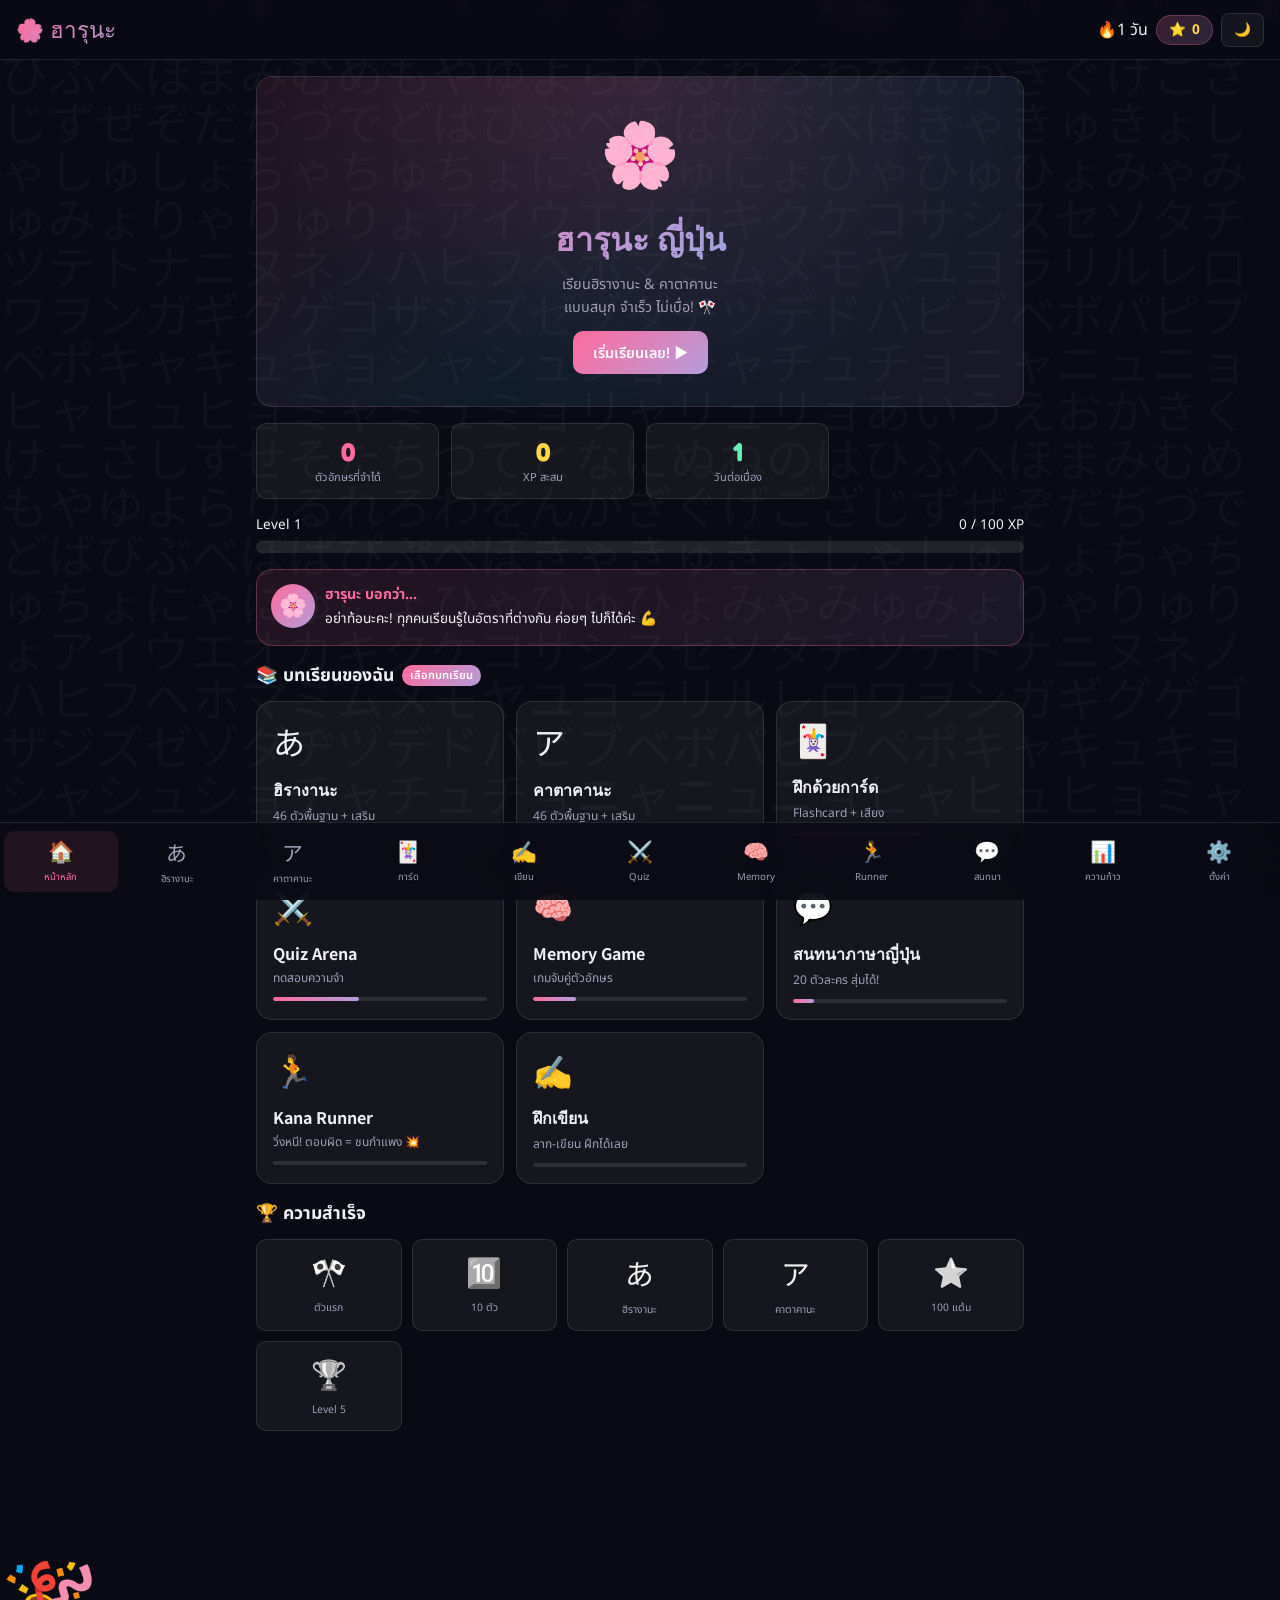
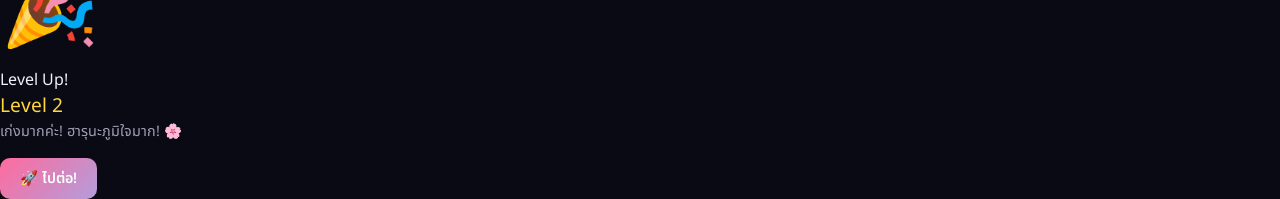
==== commit c509bc17: "feat: add Kana Runner game engine and remove song-related functionality" ====
--- a/index.html
+++ b/index.html
@@ -1,625 +1,565 @@
 <!DOCTYPE html>
 <html lang="th">
-
 <head>
-  <meta charset="UTF-8">
-  <meta name="viewport" content="width=device-width, initial-scale=1.0">
-  <title>ฮารุนะ - เรียนฮิรางานะ & คาตาคานะ</title>
-  <link
-    href="https://fonts.googleapis.com/css2?family=Noto+Sans+JP:wght@300;400;700;900&family=Noto+Sans+Thai:wght@300;400;600;700&family=Fredoka+One&display=swap"
-    rel="stylesheet">
-  <link rel="stylesheet" href="css/style.css">
+<meta charset="UTF-8">
+<meta name="viewport" content="width=device-width, initial-scale=1.0">
+<title>ฮารุนะ - เรียนฮิรางานะ & คาตาคานะ</title>
+<link href="https://fonts.googleapis.com/css2?family=Noto+Sans+JP:wght@300;400;700;900&family=Noto+Sans+Thai:wght@300;400;600;700&family=Fredoka+One&display=swap" rel="stylesheet">
+<link rel="stylesheet" href="css/style.css">
 </head>
-
 <body>
 
-  <div class="jp-bg" id="jpBg"></div>
-  <div id="particles"></div>
-
-  <div id="app">
-    <!-- ===== NAV ===== -->
-    <nav class="nav">
-      <div class="nav-logo" onclick="showPage('home')">🌸 ฮารุนะ</div>
-      <div class="nav-actions">
-        <div class="streak-badge"><span class="fire">🔥</span><span id="streakCount">0</span> วัน</div>
-        <div class="xp-display">⭐ <span id="navXP">0</span></div>
-        <button class="nav-btn" onclick="toggleTheme()">🌙</button>
-      </div>
-    </nav>
-
-    <main class="main">
-
-      <!-- ===== HOME ===== -->
-      <div class="page active" id="page-home">
-        <div class="hero">
-          <div class="mascot">🌸</div>
-          <h1>ฮารุนะ ญี่ปุ่น</h1>
-          <p>เรียนฮิรางานะ & คาตาคานะ<br>แบบสนุก จำเร็ว ไม่เบื่อ! 🎌</p>
-          <div style="margin-top:12px">
-            <button class="btn btn-primary" onclick="showPage('hiragana')">เริ่มเรียนเลย! ▶</button>
-          </div>
-        </div>
-
-        <div class="stats-grid">
-          <div class="stat-card">
-            <div class="stat-val" style="color:var(--pink)" id="statLearned">0</div>
-            <div class="stat-label">ตัวอักษรที่จำได้</div>
-          </div>
-          <div class="stat-card">
-            <div class="stat-val" style="color:var(--yellow)" id="statXP">0</div>
-            <div class="stat-label">XP สะสม</div>
-          </div>
-          <div class="stat-card">
-            <div class="stat-val" style="color:var(--green)" id="statStreak">0</div>
-            <div class="stat-label">วันต่อเนื่อง</div>
-          </div>
-        </div>
-
-        <div class="xp-bar-wrap">
-          <div class="xp-bar-label">
-            <span>Level <span id="userLevel">1</span></span>
-            <span id="xpProgress">0 / 100 XP</span>
-          </div>
-          <div class="xp-bar">
-            <div class="xp-bar-fill" id="xpFill" style="width:0%"></div>
-          </div>
-        </div>
-
+<div class="jp-bg" id="jpBg"></div>
+<div id="particles"></div>
+
+<div id="app">
+  <!-- ===== NAV ===== -->
+  <nav class="nav">
+    <div class="nav-logo" onclick="showPage('home')">🌸 ฮารุนะ</div>
+    <div class="nav-actions">
+      <div class="streak-badge"><span class="fire">🔥</span><span id="streakCount">0</span> วัน</div>
+      <div class="xp-display">⭐ <span id="navXP">0</span></div>
+      <button class="nav-btn" onclick="toggleTheme()">🌙</button>
+    </div>
+  </nav>
+
+  <main class="main">
+
+    <!-- ===== HOME ===== -->
+    <div class="page active" id="page-home">
+      <div class="hero">
+        <div class="mascot">🌸</div>
+        <h1>ฮารุนะ ญี่ปุ่น</h1>
+        <p>เรียนฮิรางานะ & คาตาคานะ<br>แบบสนุก จำเร็ว ไม่เบื่อ! 🎌</p>
+        <div style="margin-top:12px">
+          <button class="btn btn-primary" onclick="showPage('hiragana')">เริ่มเรียนเลย! ▶</button>
+        </div>
+      </div>
+
+      <div class="stats-grid">
+        <div class="stat-card">
+          <div class="stat-val" style="color:var(--pink)" id="statLearned">0</div>
+          <div class="stat-label">ตัวอักษรที่จำได้</div>
+        </div>
+        <div class="stat-card">
+          <div class="stat-val" style="color:var(--yellow)" id="statXP">0</div>
+          <div class="stat-label">XP สะสม</div>
+        </div>
+        <div class="stat-card">
+          <div class="stat-val" style="color:var(--green)" id="statStreak">0</div>
+          <div class="stat-label">วันต่อเนื่อง</div>
+        </div>
+      </div>
+
+      <div class="xp-bar-wrap">
+        <div class="xp-bar-label">
+          <span>Level <span id="userLevel">1</span></span>
+          <span id="xpProgress">0 / 100 XP</span>
+        </div>
+        <div class="xp-bar"><div class="xp-bar-fill" id="xpFill" style="width:0%"></div></div>
+      </div>
+
+      <div class="haruna-tip">
+        <div class="haruna-avatar">🌸</div>
+        <div>
+          <div class="haruna-tip-title">ฮารุนะ บอกว่า...</div>
+          <div class="haruna-tip-text" id="dailyTip">กำลังโหลดคำแนะนำ...</div>
+        </div>
+      </div>
+
+      <div class="section-title">📚 บทเรียนของฉัน <span class="badge">เลือกบทเรียน</span></div>
+      <div class="lesson-grid">
+        <div class="lesson-card" onclick="showPage('hiragana')">
+          <div class="lc-icon">あ</div>
+          <div class="lc-title">ฮิรางานะ</div>
+          <div class="lc-sub">46 ตัวพื้นฐาน + เสริม</div>
+          <div class="lc-prog"><div class="lc-prog-fill" id="hiraProgFill" style="width:0%"></div></div>
+        </div>
+        <div class="lesson-card" onclick="showPage('katakana')">
+          <div class="lc-icon">ア</div>
+          <div class="lc-title">คาตาคานะ</div>
+          <div class="lc-sub">46 ตัวพื้นฐาน + เสริม</div>
+          <div class="lc-prog"><div class="lc-prog-fill" id="kataProgFill" style="width:0%"></div></div>
+        </div>
+        <div class="lesson-card" onclick="showPage('flashcards')">
+          <div class="lc-icon">🃏</div>
+          <div class="lc-title">ฝึกด้วยการ์ด</div>
+          <div class="lc-sub">Flashcard + เสียง</div>
+          <div class="lc-prog"><div class="lc-prog-fill" style="width:60%"></div></div>
+        </div>
+        <div class="lesson-card" onclick="showPage('quiz')">
+          <div class="lc-icon">⚔️</div>
+          <div class="lc-title">Quiz Arena</div>
+          <div class="lc-sub">ทดสอบความจำ</div>
+          <div class="lc-prog"><div class="lc-prog-fill" style="width:40%"></div></div>
+        </div>
+        <div class="lesson-card" onclick="showPage('memory')">
+          <div class="lc-icon">🧠</div>
+          <div class="lc-title">Memory Game</div>
+          <div class="lc-sub">เกมจับคู่ตัวอักษร</div>
+          <div class="lc-prog"><div class="lc-prog-fill" style="width:20%"></div></div>
+        </div>
+        <div class="lesson-card" onclick="showPage('conversation')">
+          <div class="lc-icon">💬</div>
+          <div class="lc-title">สนทนาภาษาญี่ปุ่น</div>
+          <div class="lc-sub">20 ตัวละคร สุ่มได้!</div>
+          <div class="lc-prog"><div class="lc-prog-fill" style="width:10%"></div></div>
+        </div>
+        <div class="lesson-card" onclick="showPage('runner')">
+          <div class="lc-icon">🏃</div>
+          <div class="lc-title">Kana Runner</div>
+          <div class="lc-sub">วิ่งหนี! ตอบผิด = ชนกำแพง 💥</div>
+          <div class="lc-prog"><div class="lc-prog-fill" id="runnerProgFill" style="width:0%"></div></div>
+        </div>
+                <div class="lesson-card" onclick="showPage('writing')">
+          <div class="lc-icon">✍️</div>
+          <div class="lc-title">ฝึกเขียน</div>
+          <div class="lc-sub">ลาก-เขียน ฝึกได้เลย</div>
+          <div class="lc-prog"><div class="lc-prog-fill" style="width:0%"></div></div>
+        </div>
+      </div>
+
+      <div class="section-title">🏆 ความสำเร็จ</div>
+      <div class="achievement-grid" id="homeAchievements"></div>
+    </div>
+
+    <!-- ===== HIRAGANA ===== -->
+    <div class="page" id="page-hiragana">
+      <div class="section-title" style="font-size:1.3rem">あ ฮิรางานะ <span class="badge">Japanese Script</span></div>
+      <div class="haruna-tip">
+        <div class="haruna-avatar">🌸</div>
+        <div>
+          <div class="haruna-tip-title">ทำไมต้องเรียนฮิรางานะ?</div>
+          <div class="haruna-tip-text">ฮิรางานะ เป็นตัวอักษรพื้นฐานของภาษาญี่ปุ่น ใช้เขียนคำไวยากรณ์ คำลงท้าย และคำพื้นเมือง ถ้าจำได้ครบทั้ง 46 ตัว จะอ่านภาษาญี่ปุ่นได้เลยค่ะ! 🌟</div>
+        </div>
+      </div>
+      <div class="type-selector" id="hiraFilter">
+        <button class="type-btn active" onclick="filterHira('all',this)">ทั้งหมด</button>
+        <button class="type-btn" onclick="filterHira('vowel',this)">สระ</button>
+        <button class="type-btn" onclick="filterHira('k',this)">K-แถว</button>
+        <button class="type-btn" onclick="filterHira('s',this)">S-แถว</button>
+        <button class="type-btn" onclick="filterHira('t',this)">T-แถว</button>
+        <button class="type-btn" onclick="filterHira('n',this)">N-แถว</button>
+        <button class="type-btn" onclick="filterHira('h',this)">H-แถว</button>
+        <button class="type-btn" onclick="filterHira('m',this)">M-แถว</button>
+        <button class="type-btn" onclick="filterHira('r',this)">R-แถว</button>
+        <button class="type-btn" onclick="filterHira('combo',this)">ผสม</button>
+        <button class="type-btn" onclick="filterHira('dakuten',this)">ดาคุเต็น</button>
+      </div>
+      <div class="kana-grid" id="hiraGrid"></div>
+    </div>
+
+    <!-- ===== KATAKANA ===== -->
+    <div class="page" id="page-katakana">
+      <div class="section-title" style="font-size:1.3rem">ア คาตาคานะ <span class="badge">Foreign Words</span></div>
+      <div class="haruna-tip">
+        <div class="haruna-avatar">🌸</div>
+        <div>
+          <div class="haruna-tip-title">คาตาคานะใช้ทำอะไร?</div>
+          <div class="haruna-tip-text">คาตาคานะใช้เขียนคำทับศัพท์จากภาษาต่างประเทศ เช่น コーヒー (coffee) ケーキ (cake) นอกจากนี้ยังใช้เน้นคำหรือเขียนชื่อต่างชาติค่ะ! 🌍</div>
+        </div>
+      </div>
+      <div class="type-selector" id="kataFilter">
+        <button class="type-btn active" onclick="filterKata('all',this)">ทั้งหมด</button>
+        <button class="type-btn" onclick="filterKata('vowel',this)">สระ</button>
+        <button class="type-btn" onclick="filterKata('k',this)">K-แถว</button>
+        <button class="type-btn" onclick="filterKata('s',this)">S-แถว</button>
+        <button class="type-btn" onclick="filterKata('t',this)">T-แถว</button>
+        <button class="type-btn" onclick="filterKata('n',this)">N-แถว</button>
+        <button class="type-btn" onclick="filterKata('h',this)">H-แถว</button>
+        <button class="type-btn" onclick="filterKata('m',this)">M-แถว</button>
+        <button class="type-btn" onclick="filterKata('r',this)">R-แถว</button>
+        <button class="type-btn" onclick="filterKata('combo',this)">ผสม</button>
+        <button class="type-btn" onclick="filterKata('dakuten',this)">ดาคุเต็น</button>
+      </div>
+      <div class="kana-grid" id="kataGrid"></div>
+    </div>
+
+    <!-- ===== FLASHCARDS ===== -->
+    <div class="page" id="page-flashcards">
+      <div class="section-title">🃏 Flashcard <span class="badge">กดเพื่อพลิก</span></div>
+      <div class="type-selector">
+        <button class="type-btn active" onclick="setFCType('all',this)">ทั้งหมด</button>
+        <button class="type-btn" onclick="setFCType('hiragana',this)">ฮิรางานะ</button>
+        <button class="type-btn" onclick="setFCType('katakana',this)">คาตาคานะ</button>
+        <button class="type-btn" onclick="setFCType('weak',this)">⚡ ยังยาก</button>
+      </div>
+      <div class="fc-progress">
+        <span id="fcCurrent">0</span>/<span id="fcTotal">0</span>
+        <div class="fc-progress-bar"><div class="fc-progress-fill" id="fcProgFill" style="width:0%"></div></div>
+        <button class="audio-btn" onclick="speakCurrentFC()">🔊</button>
+      </div>
+      <div class="flashcard-container">
+        <div class="flashcard" id="flashcard" onclick="flipFC()">
+          <div class="flashcard-front">
+            <div class="fc-char" id="fcChar">あ</div>
+            <div class="fc-type" id="fcTypeLabel">ฮิรางานะ</div>
+            <div style="margin-top:12px;font-size:0.8rem;color:var(--text2)">👆 แตะเพื่อดูคำตอบ</div>
+          </div>
+          <div class="flashcard-back">
+            <div class="fc-romaji" id="fcRomaji">a</div>
+            <div class="fc-thai" id="fcThai">อา</div>
+            <div class="fc-hint" id="fcHint">💡 ความจำ: ...</div>
+            <div class="fc-example" id="fcExample">📝 ...</div>
+          </div>
+        </div>
+      </div>
+      <div class="fc-controls">
+        <button class="btn btn-danger" onclick="markFC('hard')">😓 ยังยาก</button>
+        <button class="btn btn-outline btn-sm" onclick="nextFC()">ข้าม →</button>
+        <button class="btn btn-success" onclick="markFC('easy')">✅ จำได้แล้ว!</button>
+      </div>
+      <div class="haruna-tip">
+        <div class="haruna-avatar">🌸</div>
+        <div>
+          <div class="haruna-tip-title">เทคนิคการจำแบบฮารุนะ</div>
+          <div class="haruna-tip-text">ลองนึกภาพในหัวว่าตัวอักษรนี้เหมือนอะไร แล้วเชื่อมกับเสียงที่อ่าน จะจำได้เร็วกว่าการท่อง 10 เท่าค่ะ! 🧠✨</div>
+        </div>
+      </div>
+    </div>
+
+    <!-- ===== WRITING ===== -->
+    <div class="page" id="page-writing">
+      <div class="section-title">✍️ ฝึกเขียน <span class="badge">ลาก-เขียน</span></div>
+      <div class="haruna-tip">
+        <div class="haruna-avatar">🌸</div>
+        <div>
+          <div class="haruna-tip-title">เคล็ดลับการเขียนญี่ปุ่น</div>
+          <div class="haruna-tip-text">การเขียนซ้ำๆ ช่วยให้จำตัวอักษรได้ดีขึ้นมากค่ะ! ลองเขียนอย่างน้อย 10 ครั้งต่อตัว แล้วจะติดมือเอง 💪</div>
+        </div>
+      </div>
+      <div class="type-selector">
+        <button class="type-btn active" onclick="setWriteType('hiragana',this)">ฮิรางานะ</button>
+        <button class="type-btn" onclick="setWriteType('katakana',this)">คาตาคานะ</button>
+      </div>
+      <div class="writing-canvas-wrap">
+        <div style="display:flex;align-items:center;justify-content:center;gap:16px;margin-bottom:16px">
+          <div>
+            <div class="writing-char" id="writeChar">あ</div>
+            <div style="font-size:1rem;font-weight:700;color:var(--pink)" id="writeRomaji">a</div>
+            <div style="font-size:0.8rem;color:var(--text2)" id="writeThai">อา</div>
+          </div>
+          <div style="font-size:0.8rem;color:var(--text2);max-width:140px;line-height:1.5" id="writeMnemonic">ตำแหน่งลำดับการเขียน</div>
+        </div>
+        <canvas id="drawCanvas" width="280" height="200"></canvas>
+        <div class="writing-controls">
+          <button class="btn btn-outline btn-sm" onclick="clearCanvas()">🗑️ ลบ</button>
+          <button class="btn btn-primary btn-sm" onclick="nextWriteChar()">ตัวต่อไป →</button>
+          <button class="btn btn-success btn-sm" onclick="checkWriting()">✅ ดูตัวอย่าง</button>
+        </div>
+      </div>
+      <div class="section-title">เลือกตัวที่จะฝึก</div>
+      <div class="kana-grid" id="writeSelectGrid"></div>
+    </div>
+
+    <!-- ===== QUIZ ===== -->
+    <div class="page" id="page-quiz">
+      <div class="section-title">⚔️ Quiz Arena <span class="badge">สู้เลย!</span></div>
+      <div id="quizMenu">
         <div class="haruna-tip">
           <div class="haruna-avatar">🌸</div>
           <div>
-            <div class="haruna-tip-title">ฮารุนะ บอกว่า...</div>
-            <div class="haruna-tip-text" id="dailyTip">กำลังโหลดคำแนะนำ...</div>
-          </div>
-        </div>
-
-        <div class="section-title">📚 บทเรียนของฉัน <span class="badge">เลือกบทเรียน</span></div>
+            <div class="haruna-tip-title">เลือกประเภท Quiz</div>
+            <div class="haruna-tip-text">ทดสอบความจำด้วย Quiz หลายแบบ! ยิ่งทำบ่อย ยิ่งจำดีขึ้นค่ะ 🎯</div>
+          </div>
+        </div>
         <div class="lesson-grid">
-          <div class="lesson-card" onclick="showPage('hiragana')">
-            <div class="lc-icon">あ</div>
-            <div class="lc-title">ฮิรางานะ</div>
-            <div class="lc-sub">46 ตัวพื้นฐาน + เสริม</div>
-            <div class="lc-prog">
-              <div class="lc-prog-fill" id="hiraProgFill" style="width:0%"></div>
-            </div>
-          </div>
-          <div class="lesson-card" onclick="showPage('katakana')">
-            <div class="lc-icon">ア</div>
-            <div class="lc-title">คาตาคานะ</div>
-            <div class="lc-sub">46 ตัวพื้นฐาน + เสริม</div>
-            <div class="lc-prog">
-              <div class="lc-prog-fill" id="kataProgFill" style="width:0%"></div>
-            </div>
-          </div>
-          <div class="lesson-card" onclick="showPage('flashcards')">
-            <div class="lc-icon">🃏</div>
-            <div class="lc-title">ฝึกด้วยการ์ด</div>
-            <div class="lc-sub">Flashcard + เสียง</div>
-            <div class="lc-prog">
-              <div class="lc-prog-fill" style="width:60%"></div>
-            </div>
-          </div>
-          <div class="lesson-card" onclick="showPage('quiz')">
-            <div class="lc-icon">⚔️</div>
-            <div class="lc-title">Quiz Arena</div>
-            <div class="lc-sub">ทดสอบความจำ</div>
-            <div class="lc-prog">
-              <div class="lc-prog-fill" style="width:40%"></div>
-            </div>
-          </div>
-          <div class="lesson-card" onclick="showPage('memory')">
-            <div class="lc-icon">🧠</div>
-            <div class="lc-title">Memory Game</div>
-            <div class="lc-sub">เกมจับคู่ตัวอักษร</div>
-            <div class="lc-prog">
-              <div class="lc-prog-fill" style="width:20%"></div>
-            </div>
-          </div>
-          <div class="lesson-card" onclick="showPage('song')">
-            <div class="lc-icon">🎵</div>
-            <div class="lc-title">เพลงช่วยจำ</div>
-            <div class="lc-sub">จำทั้งแถวในครั้งเดียว!</div>
-            <div class="lc-prog">
-              <div class="lc-prog-fill" style="width:0%"></div>
-            </div>
-          </div>
-          <div class="lesson-card" onclick="showPage('conversation')">
-            <div class="lc-icon">💬</div>
-            <div class="lc-title">สนทนาภาษาญี่ปุ่น</div>
-            <div class="lc-sub">20 ตัวละคร สุ่มได้!</div>
-            <div class="lc-prog">
-              <div class="lc-prog-fill" style="width:10%"></div>
-            </div>
-          </div>
-          <div class="lesson-card" onclick="showPage('writing')">
-            <div class="lc-icon">✍️</div>
-            <div class="lc-title">ฝึกเขียน</div>
-            <div class="lc-sub">ลาก-เขียน ฝึกได้เลย</div>
-            <div class="lc-prog">
-              <div class="lc-prog-fill" style="width:0%"></div>
-            </div>
-          </div>
-        </div>
-
-        <div class="section-title">🏆 ความสำเร็จ</div>
-        <div class="achievement-grid" id="homeAchievements"></div>
-      </div>
-
-      <!-- ===== HIRAGANA ===== -->
-      <div class="page" id="page-hiragana">
-        <div class="section-title" style="font-size:1.3rem">あ ฮิรางานะ <span class="badge">Japanese Script</span></div>
+          <div class="lesson-card" onclick="startQuiz('char2romaji')">
+            <div class="lc-icon">🔤</div>
+            <div class="lc-title">ตัวอักษร → โรมาจิ</div>
+            <div class="lc-sub">เห็นตัวอักษรแล้วเลือก romaji</div>
+          </div>
+          <div class="lesson-card" onclick="startQuiz('romaji2char')">
+            <div class="lc-icon">🎯</div>
+            <div class="lc-title">โรมาจิ → ตัวอักษร</div>
+            <div class="lc-sub">เห็น romaji แล้วเลือกตัวอักษร</div>
+          </div>
+          <div class="lesson-card" onclick="startQuiz('speed')">
+            <div class="lc-icon">⚡</div>
+            <div class="lc-title">Speed Challenge</div>
+            <div class="lc-sub">แข่งกับเวลา! 30 วินาที</div>
+          </div>
+          <div class="lesson-card" onclick="startQuiz('mixed')">
+            <div class="lc-icon">🌀</div>
+            <div class="lc-title">Mixed Quiz</div>
+            <div class="lc-sub">ฮิรางานะ + คาตาคานะ ผสมกัน</div>
+          </div>
+        </div>
+        <div class="type-selector" style="margin-top:8px">
+          <button class="type-btn active" onclick="setQuizScope('all',this)">ทั้งหมด</button>
+          <button class="type-btn" onclick="setQuizScope('hiragana',this)">ฮิรางานะ</button>
+          <button class="type-btn" onclick="setQuizScope('katakana',this)">คาตาคานะ</button>
+          <button class="type-btn" onclick="setQuizScope('weak',this)">⚡ ตัวที่ยาก</button>
+        </div>
+      </div>
+      <div id="quizGame" style="display:none">
+        <div class="quiz-header">
+          <div>
+            <div class="quiz-score">⭐ <span id="quizScore">0</span></div>
+            <div style="font-size:0.75rem;color:var(--text2)">คำถาม <span id="qNum">1</span>/<span id="qTotal">10</span></div>
+          </div>
+          <div class="quiz-timer" id="quizTimer">30</div>
+          <button class="btn btn-outline btn-sm" onclick="endQuiz()">⏹ หยุด</button>
+        </div>
+        <div class="combo-display">🔥 Combo: <span id="quizCombo">0</span>x</div>
+        <div class="quiz-question">
+          <div class="quiz-char" id="qChar">あ</div>
+          <div class="quiz-prompt" id="qPrompt">เลือก romaji ที่ถูกต้อง</div>
+        </div>
+        <div class="quiz-options" id="quizOptions"></div>
+      </div>
+      <div id="quizResult" style="display:none">
+        <div class="modal" style="max-width:100%;background:var(--bg2)">
+          <div style="font-size:3rem">🏆</div>
+          <h2>จบแล้ว!</h2>
+          <div style="font-size:2rem;font-weight:700;color:var(--yellow);margin:8px 0" id="resultScore">0</div>
+          <p id="resultMsg">ทำได้ดีมาก!</p>
+          <div style="display:flex;gap:12px;justify-content:center;margin-top:16px">
+            <button class="btn btn-primary" onclick="restartQuiz()">🔄 เล่นอีก</button>
+            <button class="btn btn-outline" onclick="showPage('quiz')">🏠 หน้าหลัก</button>
+          </div>
+        </div>
+      </div>
+    </div>
+
+    <!-- ===== MEMORY GAME ===== -->
+    <div class="page" id="page-memory">
+      <div class="section-title">🧠 Memory Game <span class="badge">จับคู่ตัวอักษร</span></div>
+      <div id="memoryMenu">
         <div class="haruna-tip">
           <div class="haruna-avatar">🌸</div>
           <div>
-            <div class="haruna-tip-title">ทำไมต้องเรียนฮิรางานะ?</div>
-            <div class="haruna-tip-text">ฮิรางานะ เป็นตัวอักษรพื้นฐานของภาษาญี่ปุ่น ใช้เขียนคำไวยากรณ์ คำลงท้าย
-              และคำพื้นเมือง ถ้าจำได้ครบทั้ง 46 ตัว จะอ่านภาษาญี่ปุ่นได้เลยค่ะ! 🌟</div>
-          </div>
-        </div>
-        <div class="type-selector" id="hiraFilter">
-          <button class="type-btn active" onclick="filterHira('all',this)">ทั้งหมด</button>
-          <button class="type-btn" onclick="filterHira('vowel',this)">สระ</button>
-          <button class="type-btn" onclick="filterHira('k',this)">K-แถว</button>
-          <button class="type-btn" onclick="filterHira('s',this)">S-แถว</button>
-          <button class="type-btn" onclick="filterHira('t',this)">T-แถว</button>
-          <button class="type-btn" onclick="filterHira('n',this)">N-แถว</button>
-          <button class="type-btn" onclick="filterHira('h',this)">H-แถว</button>
-          <button class="type-btn" onclick="filterHira('m',this)">M-แถว</button>
-          <button class="type-btn" onclick="filterHira('r',this)">R-แถว</button>
-          <button class="type-btn" onclick="filterHira('combo',this)">ผสม</button>
-          <button class="type-btn" onclick="filterHira('dakuten',this)">ดาคุเต็น</button>
-        </div>
-        <div class="kana-grid" id="hiraGrid"></div>
-      </div>
-
-      <!-- ===== KATAKANA ===== -->
-      <div class="page" id="page-katakana">
-        <div class="section-title" style="font-size:1.3rem">ア คาตาคานะ <span class="badge">Foreign Words</span></div>
+            <div class="haruna-tip-title">วิธีเล่น Memory Game</div>
+            <div class="haruna-tip-text">จับคู่ตัวอักษรญี่ปุ่นกับ romaji ที่ตรงกัน! จะช่วยให้สมองจดจำทั้งรูปร่างและเสียงพร้อมกันค่ะ 🎮</div>
+          </div>
+        </div>
+        <div class="lesson-grid">
+          <div class="lesson-card" onclick="startMemory('easy')">
+            <div class="lc-icon">😊</div>
+            <div class="lc-title">ง่าย</div>
+            <div class="lc-sub">6 คู่ (12 การ์ด)</div>
+          </div>
+          <div class="lesson-card" onclick="startMemory('medium')">
+            <div class="lc-icon">😤</div>
+            <div class="lc-title">ปานกลาง</div>
+            <div class="lc-sub">10 คู่ (20 การ์ด)</div>
+          </div>
+          <div class="lesson-card" onclick="startMemory('hard')">
+            <div class="lc-icon">😰</div>
+            <div class="lc-title">ยาก</div>
+            <div class="lc-sub">15 คู่ (30 การ์ด)</div>
+          </div>
+        </div>
+      </div>
+      <div id="memoryGame" style="display:none">
+        <div style="display:flex;justify-content:space-between;margin-bottom:12px;align-items:center">
+          <div style="font-size:0.9rem">คู่ที่จับได้: <span id="memMatches" style="color:var(--green);font-weight:700">0</span>/<span id="memTotal">0</span></div>
+          <div style="font-size:0.9rem">การพลิก: <span id="memFlips" style="color:var(--pink);font-weight:700">0</span></div>
+          <button class="btn btn-outline btn-sm" onclick="showPage('memory')">⏹ หยุด</button>
+        </div>
+        <div class="memory-grid" id="memGrid"></div>
+      </div>
+    </div>
+
+    <!-- ===== SONG MODE ===== -->
+
+    <!-- ===== CONVERSATION ===== -->
+    <div class="page" id="page-conversation">
+      <div class="section-title">💬 สนทนาภาษาญี่ปุ่น <span class="badge">ตัวละครสุ่ม 20 คน!</span></div>
+
+      <!-- Character Card -->
+      <div id="charCard" style="background:var(--card);border:1px solid var(--border);border-radius:var(--radius);padding:16px;margin-bottom:12px;display:flex;gap:12px;align-items:center;position:relative;overflow:hidden;">
+        <div id="charAvatar" style="font-size:2rem;width:56px;height:56px;border-radius:50%;flex-shrink:0;background:linear-gradient(135deg,var(--pink),var(--purple));display:flex;align-items:center;justify-content:center;">🌸</div>
+        <div style="flex:1;min-width:0">
+          <div style="display:flex;align-items:center;gap:8px;flex-wrap:wrap">
+            <div id="charName" style="font-size:1rem;font-weight:700">-</div>
+            <div id="charTag" style="font-size:0.7rem;padding:2px 8px;border-radius:10px;background:rgba(255,107,157,0.2);color:var(--pink)">-</div>
+          </div>
+          <div id="charDesc" style="font-size:0.75rem;color:var(--text2);margin-top:3px;line-height:1.5">-</div>
+          <div id="charPersonality" style="font-size:0.72rem;color:var(--purple);margin-top:3px">-</div>
+        </div>
+        <button onclick="rollNewChar()" style="position:absolute;top:10px;right:10px;background:linear-gradient(135deg,var(--pink),var(--purple));border:none;border-radius:8px;padding:6px 10px;color:white;cursor:pointer;font-size:0.75rem;font-family:inherit;font-weight:700;">🎲 สุ่มใหม่</button>
+      </div>
+
+      <!-- Scene Selector -->
+      <div style="display:flex;gap:8px;margin-bottom:12px;flex-wrap:wrap" id="sceneSelector">
+        <button class="type-btn active" onclick="setConvScene('greeting',this)">👋 ทักทาย</button>
+        <button class="type-btn" onclick="setConvScene('intro',this)">🙋 แนะนำตัว</button>
+        <button class="type-btn" onclick="setConvScene('shopping',this)">🛍️ ช้อปปิ้ง</button>
+        <button class="type-btn" onclick="setConvScene('food',this)">🍜 อาหาร</button>
+        <button class="type-btn" onclick="setConvScene('direction',this)">🗺️ เดินทาง</button>
+        <button class="type-btn" onclick="setConvScene('school',this)">📚 โรงเรียน</button>
+        <button class="type-btn" onclick="setConvScene('work',this)">💼 ที่ทำงาน</button>
+        <button class="type-btn" onclick="setConvScene('hobby',this)">🎮 งานอดิเรก</button>
+        <button class="type-btn" onclick="setConvScene('weather',this)">🌤️ อากาศ</button>
+        <button class="type-btn" onclick="setConvScene('transport',this)">🚃 ขนส่ง</button>
+      </div>
+
+      <div class="chat-area" id="chatArea"></div>
+      <div class="chat-choices" id="chatChoices"></div>
+
+      <div class="haruna-tip" style="margin-top:12px">
+        <div class="haruna-avatar">🌸</div>
+        <div>
+          <div class="haruna-tip-title">💡 ฮารุนะแนะนำ</div>
+          <div class="haruna-tip-text" id="convTip">แต่ละตัวละครมีบุคลิกและวิธีพูดต่างกัน ลองกด 🎲 สุ่มตัวละครใหม่แล้วคุยในสถานการณ์เดิม จะได้คำตอบไม่เหมือนกันเลยค่ะ!</div>
+        </div>
+      </div>
+    </div>
+
+    <!-- ===== PROGRESS ===== -->
+    <div class="page" id="page-progress">
+      <div class="section-title">📊 ความก้าวหน้า <span class="badge">สถิติของฉัน</span></div>
+      <div class="card" style="margin-bottom:16px">
+        <div style="text-align:center">
+          <div class="prog-ring">
+            <svg width="80" height="80" viewBox="0 0 80 80">
+              <circle cx="40" cy="40" r="32" fill="none" stroke="rgba(255,255,255,0.1)" stroke-width="8"/>
+              <circle cx="40" cy="40" r="32" fill="none" stroke="url(#ringGrad)" stroke-width="8"
+                stroke-linecap="round" stroke-dasharray="201" id="progCircle" stroke-dashoffset="201"/>
+              <defs><linearGradient id="ringGrad" x1="0%" y1="0%" x2="100%" y2="0%">
+                <stop offset="0%" stop-color="#ff6b9d"/>
+                <stop offset="100%" stop-color="#b39ddb"/>
+              </linearGradient></defs>
+            </svg>
+            <div class="prog-ring-text" id="progPct">0%</div>
+          </div>
+          <div style="margin-top:8px;font-size:0.85rem;color:var(--text2)">ความก้าวหน้าโดยรวม</div>
+        </div>
+      </div>
+      <div class="stats-grid" style="margin-bottom:16px">
+        <div class="stat-card"><div class="stat-val" style="color:var(--pink)" id="progHira">0/46</div><div class="stat-label">ฮิรางานะ</div></div>
+        <div class="stat-card"><div class="stat-val" style="color:var(--blue)" id="progKata">0/46</div><div class="stat-label">คาตาคานะ</div></div>
+        <div class="stat-card"><div class="stat-val" style="color:var(--orange)" id="progWeak">0</div><div class="stat-label">ตัวยาก</div></div>
+      </div>
+      <div class="section-title">🏆 ความสำเร็จ</div>
+      <div class="achievement-grid" id="allAchievements"></div>
+      <div class="section-title" style="margin-top:16px">📅 Daily Missions</div>
+      <div id="dailyMissions" style="display:flex;flex-direction:column;gap:8px"></div>
+    </div>
+
+    <!-- ===== SETTINGS ===== -->
+    <div class="page" id="page-settings">
+      <div class="section-title">⚙️ ตั้งค่า</div>
+      <div class="card">
+        <div class="setting-row">
+          <div><div style="font-weight:600">โหมดกลางวัน</div><div style="font-size:0.75rem;color:var(--text2)">เปลี่ยนธีมเป็นสว่าง</div></div>
+          <div class="toggle" id="lightToggle" onclick="toggleTheme()"></div>
+        </div>
+        <div class="setting-row">
+          <div><div style="font-weight:600">เสียงพูด</div><div style="font-size:0.75rem;color:var(--text2)">ออกเสียงตัวอักษรอัตโนมัติ</div></div>
+          <div class="toggle on" id="audioToggle" onclick="toggleSetting('audio')"></div>
+        </div>
+        <div class="setting-row">
+          <div><div style="font-weight:600">แสดง Romaji</div><div style="font-size:0.75rem;color:var(--text2)">แสดงการอ่านโรมาจิใต้ตัวอักษร</div></div>
+          <div class="toggle on" id="romajiToggle" onclick="toggleSetting('romaji')"></div>
+        </div>
+        <div class="setting-row">
+          <div><div style="font-weight:600">เอฟเฟกต์อนิเมชัน</div><div style="font-size:0.75rem;color:var(--text2)">เปิด/ปิด particle effect</div></div>
+          <div class="toggle on" id="particleToggle" onclick="toggleSetting('particles')"></div>
+        </div>
+        <div class="setting-row">
+          <div><div style="font-weight:600">Spaced Repetition</div><div style="font-size:0.75rem;color:var(--text2)">ให้ตัวที่ยากออกบ่อยกว่า</div></div>
+          <div class="toggle on" id="srToggle" onclick="toggleSetting('sr')"></div>
+        </div>
+      </div>
+      <div style="margin-top:16px">
+        <button class="btn btn-danger" onclick="resetProgress()" style="width:100%">⚠️ รีเซ็ตความก้าวหน้าทั้งหมด</button>
+      </div>
+      <div class="haruna-tip" style="margin-top:16px">
+        <div class="haruna-avatar">🌸</div>
+        <div>
+          <div class="haruna-tip-title">เวอร์ชัน 2.0.0</div>
+          <div class="haruna-tip-text">ฮารุนะ Japanese Learning App<br>สร้างด้วย ❤️ สำหรับนักเรียนไทย<br>ฮิรางานะ + คาตาคานะ + 20 ตัวละครสนทนา!</div>
+        </div>
+      </div>
+    </div>
+
+    <!-- ===== KANA RUNNER ===== -->
+    <div class="page" id="page-runner">
+      <div class="section-title" style="font-size:1.3rem">🏃 Kana Runner <span class="badge">วิ่งหนี!</span></div>
+      <div id="runnerMenu">
         <div class="haruna-tip">
           <div class="haruna-avatar">🌸</div>
           <div>
-            <div class="haruna-tip-title">คาตาคานะใช้ทำอะไร?</div>
-            <div class="haruna-tip-text">คาตาคานะใช้เขียนคำทับศัพท์จากภาษาต่างประเทศ เช่น コーヒー (coffee) ケーキ (cake)
-              นอกจากนี้ยังใช้เน้นคำหรือเขียนชื่อต่างชาติค่ะ! 🌍</div>
-          </div>
-        </div>
-        <div class="type-selector" id="kataFilter">
-          <button class="type-btn active" onclick="filterKata('all',this)">ทั้งหมด</button>
-          <button class="type-btn" onclick="filterKata('vowel',this)">สระ</button>
-          <button class="type-btn" onclick="filterKata('k',this)">K-แถว</button>
-          <button class="type-btn" onclick="filterKata('s',this)">S-แถว</button>
-          <button class="type-btn" onclick="filterKata('t',this)">T-แถว</button>
-          <button class="type-btn" onclick="filterKata('n',this)">N-แถว</button>
-          <button class="type-btn" onclick="filterKata('h',this)">H-แถว</button>
-          <button class="type-btn" onclick="filterKata('m',this)">M-แถว</button>
-          <button class="type-btn" onclick="filterKata('r',this)">R-แถว</button>
-          <button class="type-btn" onclick="filterKata('combo',this)">ผสม</button>
-          <button class="type-btn" onclick="filterKata('dakuten',this)">ดาคุเต็น</button>
-        </div>
-        <div class="kana-grid" id="kataGrid"></div>
-      </div>
-
-      <!-- ===== FLASHCARDS ===== -->
-      <div class="page" id="page-flashcards">
-        <div class="section-title">🃏 Flashcard <span class="badge">กดเพื่อพลิก</span></div>
-        <div class="type-selector">
-          <button class="type-btn active" onclick="setFCType('all',this)">ทั้งหมด</button>
-          <button class="type-btn" onclick="setFCType('hiragana',this)">ฮิรางานะ</button>
-          <button class="type-btn" onclick="setFCType('katakana',this)">คาตาคานะ</button>
-          <button class="type-btn" onclick="setFCType('weak',this)">⚡ ยังยาก</button>
-        </div>
-        <div class="fc-progress">
-          <span id="fcCurrent">0</span>/<span id="fcTotal">0</span>
-          <div class="fc-progress-bar">
-            <div class="fc-progress-fill" id="fcProgFill" style="width:0%"></div>
-          </div>
-          <button class="audio-btn" onclick="speakCurrentFC()">🔊</button>
-        </div>
-        <div class="flashcard-container">
-          <div class="flashcard" id="flashcard" onclick="flipFC()">
-            <div class="flashcard-front">
-              <div class="fc-char" id="fcChar">あ</div>
-              <div class="fc-type" id="fcTypeLabel">ฮิรางานะ</div>
-              <div style="margin-top:12px;font-size:0.8rem;color:var(--text2)">👆 แตะเพื่อดูคำตอบ</div>
-            </div>
-            <div class="flashcard-back">
-              <div class="fc-romaji" id="fcRomaji">a</div>
-              <div class="fc-thai" id="fcThai">อา</div>
-              <div class="fc-hint" id="fcHint">💡 ความจำ: ...</div>
-              <div class="fc-example" id="fcExample">📝 ...</div>
-            </div>
-          </div>
-        </div>
-        <div class="fc-controls">
-          <button class="btn btn-danger" onclick="markFC('hard')">😓 ยังยาก</button>
-          <button class="btn btn-outline btn-sm" onclick="nextFC()">ข้าม →</button>
-          <button class="btn btn-success" onclick="markFC('easy')">✅ จำได้แล้ว!</button>
-        </div>
-        <div class="haruna-tip">
-          <div class="haruna-avatar">🌸</div>
-          <div>
-            <div class="haruna-tip-title">เทคนิคการจำแบบฮารุนะ</div>
-            <div class="haruna-tip-text">ลองนึกภาพในหัวว่าตัวอักษรนี้เหมือนอะไร แล้วเชื่อมกับเสียงที่อ่าน
-              จะจำได้เร็วกว่าการท่อง 10 เท่าค่ะ! 🧠✨</div>
-          </div>
-        </div>
-      </div>
-
-      <!-- ===== WRITING ===== -->
-      <div class="page" id="page-writing">
-        <div class="section-title">✍️ ฝึกเขียน <span class="badge">ลาก-เขียน</span></div>
-        <div class="haruna-tip">
-          <div class="haruna-avatar">🌸</div>
-          <div>
-            <div class="haruna-tip-title">เคล็ดลับการเขียนญี่ปุ่น</div>
-            <div class="haruna-tip-text">การเขียนซ้ำๆ ช่วยให้จำตัวอักษรได้ดีขึ้นมากค่ะ! ลองเขียนอย่างน้อย 10 ครั้งต่อตัว
-              แล้วจะติดมือเอง 💪</div>
-          </div>
-        </div>
-        <div class="type-selector">
-          <button class="type-btn active" onclick="setWriteType('hiragana',this)">ฮิรางานะ</button>
-          <button class="type-btn" onclick="setWriteType('katakana',this)">คาตาคานะ</button>
-        </div>
-        <div class="writing-canvas-wrap">
-          <div style="display:flex;align-items:center;justify-content:center;gap:16px;margin-bottom:16px">
-            <div>
-              <div class="writing-char" id="writeChar">あ</div>
-              <div style="font-size:1rem;font-weight:700;color:var(--pink)" id="writeRomaji">a</div>
-              <div style="font-size:0.8rem;color:var(--text2)" id="writeThai">อา</div>
-            </div>
-            <div style="font-size:0.8rem;color:var(--text2);max-width:140px;line-height:1.5" id="writeMnemonic">
-              ตำแหน่งลำดับการเขียน</div>
-          </div>
-          <canvas id="drawCanvas" width="280" height="200"></canvas>
-          <div class="writing-controls">
-            <button class="btn btn-outline btn-sm" onclick="clearCanvas()">🗑️ ลบ</button>
-            <button class="btn btn-primary btn-sm" onclick="nextWriteChar()">ตัวต่อไป →</button>
-            <button class="btn btn-success btn-sm" onclick="checkWriting()">✅ ดูตัวอย่าง</button>
-          </div>
-        </div>
-        <div class="section-title">เลือกตัวที่จะฝึก</div>
-        <div class="kana-grid" id="writeSelectGrid"></div>
-      </div>
-
-      <!-- ===== QUIZ ===== -->
-      <div class="page" id="page-quiz">
-        <div class="section-title">⚔️ Quiz Arena <span class="badge">สู้เลย!</span></div>
-        <div id="quizMenu">
-          <div class="haruna-tip">
-            <div class="haruna-avatar">🌸</div>
-            <div>
-              <div class="haruna-tip-title">เลือกประเภท Quiz</div>
-              <div class="haruna-tip-text">ทดสอบความจำด้วย Quiz หลายแบบ! ยิ่งทำบ่อย ยิ่งจำดีขึ้นค่ะ 🎯</div>
-            </div>
-          </div>
-          <div class="lesson-grid">
-            <div class="lesson-card" onclick="startQuiz('char2romaji')">
-              <div class="lc-icon">🔤</div>
-              <div class="lc-title">ตัวอักษร → โรมาจิ</div>
-              <div class="lc-sub">เห็นตัวอักษรแล้วเลือก romaji</div>
-            </div>
-            <div class="lesson-card" onclick="startQuiz('romaji2char')">
-              <div class="lc-icon">🎯</div>
-              <div class="lc-title">โรมาจิ → ตัวอักษร</div>
-              <div class="lc-sub">เห็น romaji แล้วเลือกตัวอักษร</div>
-            </div>
-            <div class="lesson-card" onclick="startQuiz('speed')">
-              <div class="lc-icon">⚡</div>
-              <div class="lc-title">Speed Challenge</div>
-              <div class="lc-sub">แข่งกับเวลา! 30 วินาที</div>
-            </div>
-            <div class="lesson-card" onclick="startQuiz('mixed')">
-              <div class="lc-icon">🌀</div>
-              <div class="lc-title">Mixed Quiz</div>
-              <div class="lc-sub">ฮิรางานะ + คาตาคานะ ผสมกัน</div>
-            </div>
-          </div>
-          <div class="type-selector" style="margin-top:8px">
-            <button class="type-btn active" onclick="setQuizScope('all',this)">ทั้งหมด</button>
-            <button class="type-btn" onclick="setQuizScope('hiragana',this)">ฮิรางานะ</button>
-            <button class="type-btn" onclick="setQuizScope('katakana',this)">คาตาคานะ</button>
-            <button class="type-btn" onclick="setQuizScope('weak',this)">⚡ ตัวที่ยาก</button>
-          </div>
-        </div>
-        <div id="quizGame" style="display:none">
-          <div class="quiz-header">
-            <div>
-              <div class="quiz-score">⭐ <span id="quizScore">0</span></div>
-              <div style="font-size:0.75rem;color:var(--text2)">คำถาม <span id="qNum">1</span>/<span
-                  id="qTotal">10</span></div>
-            </div>
-            <div class="quiz-timer" id="quizTimer">30</div>
-            <button class="btn btn-outline btn-sm" onclick="endQuiz()">⏹ หยุด</button>
-          </div>
-          <div class="combo-display">🔥 Combo: <span id="quizCombo">0</span>x</div>
-          <div class="quiz-question">
-            <div class="quiz-char" id="qChar">あ</div>
-            <div class="quiz-prompt" id="qPrompt">เลือก romaji ที่ถูกต้อง</div>
-          </div>
-          <div class="quiz-options" id="quizOptions"></div>
-        </div>
-        <div id="quizResult" style="display:none">
-          <div class="modal" style="max-width:100%;background:var(--bg2)">
-            <div style="font-size:3rem">🏆</div>
-            <h2>จบแล้ว!</h2>
-            <div style="font-size:2rem;font-weight:700;color:var(--yellow);margin:8px 0" id="resultScore">0</div>
-            <p id="resultMsg">ทำได้ดีมาก!</p>
-            <div style="display:flex;gap:12px;justify-content:center;margin-top:16px">
-              <button class="btn btn-primary" onclick="restartQuiz()">🔄 เล่นอีก</button>
-              <button class="btn btn-outline" onclick="showPage('quiz')">🏠 หน้าหลัก</button>
-            </div>
-          </div>
-        </div>
-      </div>
-
-      <!-- ===== MEMORY GAME ===== -->
-      <div class="page" id="page-memory">
-        <div class="section-title">🧠 Memory Game <span class="badge">จับคู่ตัวอักษร</span></div>
-        <div id="memoryMenu">
-          <div class="haruna-tip">
-            <div class="haruna-avatar">🌸</div>
-            <div>
-              <div class="haruna-tip-title">วิธีเล่น Memory Game</div>
-              <div class="haruna-tip-text">จับคู่ตัวอักษรญี่ปุ่นกับ romaji ที่ตรงกัน!
-                จะช่วยให้สมองจดจำทั้งรูปร่างและเสียงพร้อมกันค่ะ 🎮</div>
-            </div>
-          </div>
-          <div class="lesson-grid">
-            <div class="lesson-card" onclick="startMemory('easy')">
-              <div class="lc-icon">😊</div>
-              <div class="lc-title">ง่าย</div>
-              <div class="lc-sub">6 คู่ (12 การ์ด)</div>
-            </div>
-            <div class="lesson-card" onclick="startMemory('medium')">
-              <div class="lc-icon">😤</div>
-              <div class="lc-title">ปานกลาง</div>
-              <div class="lc-sub">10 คู่ (20 การ์ด)</div>
-            </div>
-            <div class="lesson-card" onclick="startMemory('hard')">
-              <div class="lc-icon">😰</div>
-              <div class="lc-title">ยาก</div>
-              <div class="lc-sub">15 คู่ (30 การ์ด)</div>
-            </div>
-          </div>
-        </div>
-        <div id="memoryGame" style="display:none">
-          <div style="display:flex;justify-content:space-between;margin-bottom:12px;align-items:center">
-            <div style="font-size:0.9rem">คู่ที่จับได้: <span id="memMatches"
-                style="color:var(--green);font-weight:700">0</span>/<span id="memTotal">0</span></div>
-            <div style="font-size:0.9rem">การพลิก: <span id="memFlips"
-                style="color:var(--pink);font-weight:700">0</span></div>
-            <button class="btn btn-outline btn-sm" onclick="showPage('memory')">⏹ หยุด</button>
-          </div>
-          <div class="memory-grid" id="memGrid"></div>
-        </div>
-      </div>
-
-      <!-- ===== SONG MODE ===== -->
-      <div class="page" id="page-song">
-        <div class="section-title" style="font-size:1.3rem">🎵 เพลงช่วยจำ <span
-            class="badge">จำทั้งแถวในครั้งเดียว!</span></div>
-        <div class="haruna-tip">
-          <div class="haruna-avatar">🌸</div>
-          <div>
-            <div class="haruna-tip-title">ทำไมเพลงช่วยจำได้?</div>
-            <div class="haruna-tip-text">สมองเชื่อม melody + เสียง + จังหวะ เข้าด้วยกัน เหมือนที่เราจำ ก ข ค ง
-              ได้เพราะเพลง! กดฟังแต่ละแถวแล้วร้องตาม ไม่นานก็จำได้เองค่ะ 🧠🎶</div>
-          </div>
-        </div>
-        <div class="type-selector" id="songFilter">
-          <button class="type-btn active" onclick="filterSongs('all',this)">ทั้งหมด</button>
-          <button class="type-btn" onclick="filterSongs('hiragana',this)">ฮิรางานะ</button>
-          <button class="type-btn" onclick="filterSongs('katakana',this)">คาตาคานะ</button>
-        </div>
-        <div id="songList"></div>
-      </div>
-
-      <!-- ===== CONVERSATION ===== -->
-      <div class="page" id="page-conversation">
-        <div class="section-title">💬 สนทนาภาษาญี่ปุ่น <span class="badge">ตัวละครสุ่ม 20 คน!</span></div>
-
-        <!-- Character Card -->
-        <div id="charCard"
-          style="background:var(--card);border:1px solid var(--border);border-radius:var(--radius);padding:16px;margin-bottom:12px;display:flex;gap:12px;align-items:center;position:relative;overflow:hidden;">
-          <div id="charAvatar"
-            style="font-size:2rem;width:56px;height:56px;border-radius:50%;flex-shrink:0;background:linear-gradient(135deg,var(--pink),var(--purple));display:flex;align-items:center;justify-content:center;">
-            🌸</div>
-          <div style="flex:1;min-width:0">
-            <div style="display:flex;align-items:center;gap:8px;flex-wrap:wrap">
-              <div id="charName" style="font-size:1rem;font-weight:700">-</div>
-              <div id="charTag"
-                style="font-size:0.7rem;padding:2px 8px;border-radius:10px;background:rgba(255,107,157,0.2);color:var(--pink)">
-                -</div>
-            </div>
-            <div id="charDesc" style="font-size:0.75rem;color:var(--text2);margin-top:3px;line-height:1.5">-</div>
-            <div id="charPersonality" style="font-size:0.72rem;color:var(--purple);margin-top:3px">-</div>
-          </div>
-          <button onclick="rollNewChar()"
-            style="position:absolute;top:10px;right:10px;background:linear-gradient(135deg,var(--pink),var(--purple));border:none;border-radius:8px;padding:6px 10px;color:white;cursor:pointer;font-size:0.75rem;font-family:inherit;font-weight:700;">🎲
-            สุ่มใหม่</button>
-        </div>
-
-        <!-- Scene Selector -->
-        <div style="display:flex;gap:8px;margin-bottom:12px;flex-wrap:wrap" id="sceneSelector">
-          <button class="type-btn active" onclick="setConvScene('greeting',this)">👋 ทักทาย</button>
-          <button class="type-btn" onclick="setConvScene('intro',this)">🙋 แนะนำตัว</button>
-          <button class="type-btn" onclick="setConvScene('shopping',this)">🛍️ ช้อปปิ้ง</button>
-          <button class="type-btn" onclick="setConvScene('food',this)">🍜 อาหาร</button>
-          <button class="type-btn" onclick="setConvScene('direction',this)">🗺️ เดินทาง</button>
-          <button class="type-btn" onclick="setConvScene('school',this)">📚 โรงเรียน</button>
-          <button class="type-btn" onclick="setConvScene('work',this)">💼 ที่ทำงาน</button>
-          <button class="type-btn" onclick="setConvScene('hobby',this)">🎮 งานอดิเรก</button>
-          <button class="type-btn" onclick="setConvScene('weather',this)">🌤️ อากาศ</button>
-          <button class="type-btn" onclick="setConvScene('transport',this)">🚃 ขนส่ง</button>
-        </div>
-
-        <div class="chat-area" id="chatArea"></div>
-        <div class="chat-choices" id="chatChoices"></div>
-
-        <div class="haruna-tip" style="margin-top:12px">
-          <div class="haruna-avatar">🌸</div>
-          <div>
-            <div class="haruna-tip-title">💡 ฮารุนะแนะนำ</div>
-            <div class="haruna-tip-text" id="convTip">แต่ละตัวละครมีบุคลิกและวิธีพูดต่างกัน ลองกด 🎲
-              สุ่มตัวละครใหม่แล้วคุยในสถานการณ์เดิม จะได้คำตอบไม่เหมือนกันเลยค่ะ!</div>
-          </div>
-        </div>
-      </div>
-
-      <!-- ===== PROGRESS ===== -->
-      <div class="page" id="page-progress">
-        <div class="section-title">📊 ความก้าวหน้า <span class="badge">สถิติของฉัน</span></div>
-        <div class="card" style="margin-bottom:16px">
-          <div style="text-align:center">
-            <div class="prog-ring">
-              <svg width="80" height="80" viewBox="0 0 80 80">
-                <circle cx="40" cy="40" r="32" fill="none" stroke="rgba(255,255,255,0.1)" stroke-width="8" />
-                <circle cx="40" cy="40" r="32" fill="none" stroke="url(#ringGrad)" stroke-width="8"
-                  stroke-linecap="round" stroke-dasharray="201" id="progCircle" stroke-dashoffset="201" />
-                <defs>
-                  <linearGradient id="ringGrad" x1="0%" y1="0%" x2="100%" y2="0%">
-                    <stop offset="0%" stop-color="#ff6b9d" />
-                    <stop offset="100%" stop-color="#b39ddb" />
-                  </linearGradient>
-                </defs>
-              </svg>
-              <div class="prog-ring-text" id="progPct">0%</div>
-            </div>
-            <div style="margin-top:8px;font-size:0.85rem;color:var(--text2)">ความก้าวหน้าโดยรวม</div>
-          </div>
-        </div>
-        <div class="stats-grid" style="margin-bottom:16px">
-          <div class="stat-card">
-            <div class="stat-val" style="color:var(--pink)" id="progHira">0/46</div>
-            <div class="stat-label">ฮิรางานะ</div>
-          </div>
-          <div class="stat-card">
-            <div class="stat-val" style="color:var(--blue)" id="progKata">0/46</div>
-            <div class="stat-label">คาตาคานะ</div>
-          </div>
-          <div class="stat-card">
-            <div class="stat-val" style="color:var(--orange)" id="progWeak">0</div>
-            <div class="stat-label">ตัวยาก</div>
-          </div>
-        </div>
-        <div class="section-title">🏆 ความสำเร็จ</div>
-        <div class="achievement-grid" id="allAchievements"></div>
-        <div class="section-title" style="margin-top:16px">📅 Daily Missions</div>
-        <div id="dailyMissions" style="display:flex;flex-direction:column;gap:8px"></div>
-      </div>
-
-      <!-- ===== SETTINGS ===== -->
-      <div class="page" id="page-settings">
-        <div class="section-title">⚙️ ตั้งค่า</div>
-        <div class="card">
-          <div class="setting-row">
-            <div>
-              <div style="font-weight:600">โหมดกลางวัน</div>
-              <div style="font-size:0.75rem;color:var(--text2)">เปลี่ยนธีมเป็นสว่าง</div>
-            </div>
-            <div class="toggle" id="lightToggle" onclick="toggleTheme()"></div>
-          </div>
-          <div class="setting-row">
-            <div>
-              <div style="font-weight:600">เสียงพูด</div>
-              <div style="font-size:0.75rem;color:var(--text2)">ออกเสียงตัวอักษรอัตโนมัติ</div>
-            </div>
-            <div class="toggle on" id="audioToggle" onclick="toggleSetting('audio')"></div>
-          </div>
-          <div class="setting-row">
-            <div>
-              <div style="font-weight:600">แสดง Romaji</div>
-              <div style="font-size:0.75rem;color:var(--text2)">แสดงการอ่านโรมาจิใต้ตัวอักษร</div>
-            </div>
-            <div class="toggle on" id="romajiToggle" onclick="toggleSetting('romaji')"></div>
-          </div>
-          <div class="setting-row">
-            <div>
-              <div style="font-weight:600">เอฟเฟกต์อนิเมชัน</div>
-              <div style="font-size:0.75rem;color:var(--text2)">เปิด/ปิด particle effect</div>
-            </div>
-            <div class="toggle on" id="particleToggle" onclick="toggleSetting('particles')"></div>
-          </div>
-          <div class="setting-row">
-            <div>
-              <div style="font-weight:600">Spaced Repetition</div>
-              <div style="font-size:0.75rem;color:var(--text2)">ให้ตัวที่ยากออกบ่อยกว่า</div>
-            </div>
-            <div class="toggle on" id="srToggle" onclick="toggleSetting('sr')"></div>
-          </div>
-        </div>
-        <div style="margin-top:16px">
-          <button class="btn btn-danger" onclick="resetProgress()" style="width:100%">⚠️
-            รีเซ็ตความก้าวหน้าทั้งหมด</button>
-        </div>
-        <div class="haruna-tip" style="margin-top:16px">
-          <div class="haruna-avatar">🌸</div>
-          <div>
-            <div class="haruna-tip-title">เวอร์ชัน 2.0.0</div>
-            <div class="haruna-tip-text">ฮารุนะ Japanese Learning App<br>สร้างด้วย ❤️ สำหรับนักเรียนไทย<br>ฮิรางานะ +
-              คาตาคานะ + 20 ตัวละครสนทนา!</div>
-          </div>
-        </div>
-      </div>
-
-    </main>
-
-    <!-- ===== TAB BAR ===== -->
-    <nav class="tab-bar">
-      <button class="tab-btn active" data-page="home" onclick="showPage('home')"> <span
-          class="icon">🏠</span>หน้าหลัก</button>
-      <button class="tab-btn" data-page="hiragana" onclick="showPage('hiragana')"> <span
-          class="icon">あ</span>ฮิรางานะ</button>
-      <button class="tab-btn" data-page="katakana" onclick="showPage('katakana')"> <span
-          class="icon">ア</span>คาตาคานะ</button>
-      <button class="tab-btn" data-page="flashcards" onclick="showPage('flashcards')"> <span
-          class="icon">🃏</span>การ์ด</button>
-      <button class="tab-btn" data-page="writing" onclick="showPage('writing')"> <span
-          class="icon">✍️</span>เขียน</button>
-      <button class="tab-btn" data-page="quiz" onclick="showPage('quiz')"> <span class="icon">⚔️</span>Quiz</button>
-      <button class="tab-btn" data-page="memory" onclick="showPage('memory')"> <span
-          class="icon">🧠</span>Memory</button>
-      <button class="tab-btn" data-page="song" onclick="showPage('song')"> <span class="icon">🎵</span>เพลงจำ</button>
-      <button class="tab-btn" data-page="conversation" onclick="showPage('conversation')"><span
-          class="icon">💬</span>สนทนา</button>
-      <button class="tab-btn" data-page="progress" onclick="showPage('progress')"> <span
-          class="icon">📊</span>ความก้าว</button>
-      <button class="tab-btn" data-page="settings" onclick="showPage('settings')"> <span
-          class="icon">⚙️</span>ตั้งค่า</button>
-    </nav>
+            <div class="haruna-tip-title">วิธีเล่น Kana Runner</div>
+            <div class="haruna-tip-text">ตัวอักษรวิ่งเข้ามา — เลือกคำอ่านที่ถูกต้องให้ทัน! ✅ ตอบถูก = กระโดดข้าม 💥 ตอบผิดหรือหมดเวลา = โดนหักเลือด เก็บ High Score ของตัวเองได้ค่ะ!</div>
+          </div>
+        </div>
+        <div class="lesson-grid">
+          <div class="lesson-card" onclick="startRunner('hiragana','easy')"><div class="lc-icon">🌱</div><div class="lc-title">ฮิรางานะ ง่าย</div><div class="lc-sub">ช้า • สระ+K+S</div></div>
+          <div class="lesson-card" onclick="startRunner('hiragana','hard')"><div class="lc-icon">🔥</div><div class="lc-title">ฮิรางานะ ยาก</div><div class="lc-sub">เร็ว • ทุกแถว</div></div>
+          <div class="lesson-card" onclick="startRunner('katakana','easy')"><div class="lc-icon">❄️</div><div class="lc-title">คาตาคานะ ง่าย</div><div class="lc-sub">ช้า • สระ+K+S</div></div>
+          <div class="lesson-card" onclick="startRunner('katakana','hard')"><div class="lc-icon">⚡</div><div class="lc-title">คาตาคานะ ยาก</div><div class="lc-sub">เร็ว • ทุกแถว</div></div>
+          <div class="lesson-card" onclick="startRunner('mixed','hard')"><div class="lc-icon">🌀</div><div class="lc-title">Mixed สุดยาก</div><div class="lc-sub">ฮิระ+คาตา ปนกัน!</div></div>
+        </div>
+        <div class="section-title">🏆 High Score ของฉัน</div>
+        <div id="runnerLeaderboard" style="display:flex;flex-direction:column;gap:8px"></div>
+      </div>
+      <div id="runnerGame" style="display:none">
+        <div class="runner-hud">
+          <div class="runner-stat"><span id="runScore">0</span><small>แต้ม</small></div>
+          <div class="runner-stat"><span id="runCombo">0x</span><small>combo</small></div>
+          <div class="runner-stat"><span id="runHp">❤️❤️❤️</span><small>HP</small></div>
+          <div class="runner-stat"><span id="runBest">0</span><small>best</small></div>
+        </div>
+        <div class="runner-canvas-wrap">
+          <canvas id="runnerCanvas"></canvas>
+          <div class="runner-overlay" id="runnerOverlay" style="display:none">
+            <div id="runnerOverlayContent"></div>
+          </div>
+        </div>
+        <div class="runner-options" id="runnerOptions"></div>
+        <button class="btn btn-outline btn-sm" onclick="stopRunner()" style="margin-top:10px;width:100%">⏹ หยุดเกม</button>
+      </div>
+    </div>
+
+  </main>
+
+  <!-- ===== TAB BAR ===== -->
+  <nav class="tab-bar">
+    <button class="tab-btn active" data-page="home"         onclick="showPage('home')">        <span class="icon">🏠</span>หน้าหลัก</button>
+    <button class="tab-btn"        data-page="hiragana"     onclick="showPage('hiragana')">    <span class="icon">あ</span>ฮิรางานะ</button>
+    <button class="tab-btn"        data-page="katakana"     onclick="showPage('katakana')">    <span class="icon">ア</span>คาตาคานะ</button>
+    <button class="tab-btn"        data-page="flashcards"   onclick="showPage('flashcards')">  <span class="icon">🃏</span>การ์ด</button>
+    <button class="tab-btn"        data-page="writing"      onclick="showPage('writing')">     <span class="icon">✍️</span>เขียน</button>
+    <button class="tab-btn"        data-page="quiz"         onclick="showPage('quiz')">        <span class="icon">⚔️</span>Quiz</button>
+    <button class="tab-btn"        data-page="memory"       onclick="showPage('memory')">      <span class="icon">🧠</span>Memory</button>
+    <button class="tab-btn"        data-page="runner"       onclick="showPage('runner')">      <span class="icon">🏃</span>Runner</button>
+    <button class="tab-btn"        data-page="conversation" onclick="showPage('conversation')"><span class="icon">💬</span>สนทนา</button>
+    <button class="tab-btn"        data-page="progress"     onclick="showPage('progress')">    <span class="icon">📊</span>ความก้าว</button>
+    <button class="tab-btn"        data-page="settings"     onclick="showPage('settings')">    <span class="icon">⚙️</span>ตั้งค่า</button>
+  </nav>
+</div>
+
+<!-- ===== MODALS ===== -->
+<div class="modal-overlay" id="kanaModal">
+  <div class="modal">
+    <div style="font-size:4rem;font-family:'Noto Sans JP',sans-serif" id="modalChar">あ</div>
+    <h2 id="modalRomaji" style="color:var(--pink)">a</h2>
+    <p id="modalThai">อา</p>
+    <div style="background:rgba(255,107,157,0.1);border-radius:var(--radius-sm);padding:12px;margin:8px 0;font-size:0.85rem;line-height:1.6" id="modalMnemonic"></div>
+    <div style="font-size:0.85rem;color:var(--blue);margin-bottom:12px" id="modalExample"></div>
+    <div style="display:flex;gap:8px;justify-content:center;flex-wrap:wrap">
+      <button class="btn btn-outline btn-sm" onclick="speakModal()">🔊 ฟังเสียง</button>
+      <button class="btn btn-primary btn-sm" onclick="goWriteChar()">✍️ ฝึกเขียน</button>
+      <button class="btn btn-success btn-sm" onclick="markModalLearned()">✅ จำได้</button>
+      <button class="btn btn-outline btn-sm" onclick="closeModal()">✕ ปิด</button>
+    </div>
   </div>
-
-  <!-- ===== MODALS ===== -->
-  <div class="modal-overlay" id="kanaModal">
-    <div class="modal">
-      <div style="font-size:4rem;font-family:'Noto Sans JP',sans-serif" id="modalChar">あ</div>
-      <h2 id="modalRomaji" style="color:var(--pink)">a</h2>
-      <p id="modalThai">อา</p>
-      <div
-        style="background:rgba(255,107,157,0.1);border-radius:var(--radius-sm);padding:12px;margin:8px 0;font-size:0.85rem;line-height:1.6"
-        id="modalMnemonic"></div>
-      <div style="font-size:0.85rem;color:var(--blue);margin-bottom:12px" id="modalExample"></div>
-      <div style="display:flex;gap:8px;justify-content:center;flex-wrap:wrap">
-        <button class="btn btn-outline btn-sm" onclick="speakModal()">🔊 ฟังเสียง</button>
-        <button class="btn btn-primary btn-sm" onclick="goWriteChar()">✍️ ฝึกเขียน</button>
-        <button class="btn btn-success btn-sm" onclick="markModalLearned()">✅ จำได้</button>
-        <button class="btn btn-outline btn-sm" onclick="closeModal()">✕ ปิด</button>
-      </div>
-    </div>
-  </div>
-
-  <div class="levelup-overlay" id="levelupOverlay">
-    <div style="font-size:5rem">🎉</div>
-    <div class="levelup-text">Level Up!</div>
-    <div style="font-size:1.2rem;color:var(--yellow)">Level <span id="newLevel">2</span></div>
-    <div style="color:var(--text2);font-size:0.9rem">เก่งมากค่ะ! ฮารุนะภูมิใจมาก! 🌸</div>
-    <button class="btn btn-primary" onclick="closeLevelup()" style="margin-top:16px">🚀 ไปต่อ!</button>
-  </div>
-
-  <!-- ===== SCRIPTS (data first, then app logic) ===== -->
-  <script src="js/data.js"></script>
-  <script src="js/app.js"></script>
+</div>
+
+<div class="levelup-overlay" id="levelupOverlay">
+  <div style="font-size:5rem">🎉</div>
+  <div class="levelup-text">Level Up!</div>
+  <div style="font-size:1.2rem;color:var(--yellow)">Level <span id="newLevel">2</span></div>
+  <div style="color:var(--text2);font-size:0.9rem">เก่งมากค่ะ! ฮารุนะภูมิใจมาก! 🌸</div>
+  <button class="btn btn-primary" onclick="closeLevelup()" style="margin-top:16px">🚀 ไปต่อ!</button>
+</div>
+
+<!-- ===== SCRIPTS (data first, then app logic) ===== -->
+<script src="js/data.js"></script>
+<script src="js/app.js"></script>
 
 </body>
-
 </html>
--- a/css/style.css
+++ b/css/style.css
@@ -390,113 +390,50 @@
 .modal h2{font-family:'Fredoka One',cursive;font-size:1.5rem;margin-bottom:8px}
 .modal p{color:var(--text2);margin-bottom:16px;line-height:1.6}
 
-/* ===== SONG MODE ===== */
-.song-card{
-  background:var(--card);border:1px solid var(--border);
-  border-radius:var(--radius);padding:16px;margin-bottom:12px;
-  cursor:pointer;transition:var(--transition);position:relative;overflow:hidden;
-}
-.song-card:hover{transform:translateY(-2px);box-shadow:0 8px 30px rgba(255,107,157,0.2)}
-.song-card.playing{border-color:var(--pink);background:rgba(255,107,157,0.08)}
-.song-card-header{display:flex;align-items:center;gap:12px;margin-bottom:10px}
-.song-icon{
-  width:52px;height:52px;border-radius:50%;flex-shrink:0;
-  display:flex;align-items:center;justify-content:center;font-size:1.5rem;
+/* ===== KANA RUNNER ===== */
+.runner-hud{display:flex;gap:8px;justify-content:space-between;margin-bottom:10px}
+.runner-stat{background:var(--card);border:1px solid var(--border);border-radius:var(--radius-sm);padding:8px 10px;text-align:center;flex:1;min-width:0}
+.runner-stat span{display:block;font-size:1.2rem;font-weight:700;font-family:'Fredoka One',cursive;color:var(--pink)}
+.runner-stat small{font-size:0.62rem;color:var(--text2)}
+.runner-canvas-wrap{position:relative;width:100%;border-radius:var(--radius);overflow:hidden;border:2px solid var(--border);background:#0a0a1a;margin-bottom:10px}
+canvas#runnerCanvas{display:block;width:100%;height:auto}
+.runner-overlay{position:absolute;inset:0;display:flex;align-items:center;justify-content:center;background:rgba(0,0,0,0.78);backdrop-filter:blur(8px);flex-direction:column;gap:10px;text-align:center;padding:20px}
+.runner-options{display:grid;grid-template-columns:repeat(2,1fr);gap:10px}
+.runner-opt{background:var(--card);border:2px solid var(--border);border-radius:var(--radius-sm);padding:12px 8px;text-align:center;cursor:pointer;transition:var(--transition);position:relative;overflow:hidden}
+.runner-opt:hover{border-color:var(--pink);background:rgba(255,107,157,0.1);transform:scale(1.03)}
+.runner-opt.correct{border-color:var(--green)!important;background:rgba(105,240,174,0.2)!important;animation:correctPop 0.3s ease}
+.runner-opt.wrong{border-color:var(--red)!important;background:rgba(255,82,82,0.2)!important;animation:wrongShake 0.3s ease}
+.opt-timer{position:absolute;bottom:0;left:0;height:3px;background:linear-gradient(90deg,var(--pink),var(--purple));transition:width linear}
+@keyframes correctPop{0%{transform:scale(1)}50%{transform:scale(1.08)}100%{transform:scale(1)}}
+@keyframes wrongShake{0%,100%{transform:translateX(0)}25%{transform:translateX(-6px)}75%{transform:translateX(6px)}}
+.runner-lb-row{display:flex;align-items:center;justify-content:space-between;background:var(--card);border:1px solid var(--border);border-radius:var(--radius-sm);padding:10px 14px}
+.lb-rank{font-size:1.2rem;min-width:32px}
+.lb-info{flex:1;margin-left:8px}
+.lb-mode{font-size:0.72rem;color:var(--text2)}
+.lb-score{font-size:1.1rem;font-weight:700;font-family:'Fredoka One',cursive;color:var(--yellow)}
+/* ===== CONVERSATION INPUT ===== */
+.conv-choices-wrap{display:flex;flex-wrap:wrap;gap:8px;margin-bottom:10px}
+.conv-input-wrap{
+  display:flex;gap:8px;align-items:center;
+  background:var(--card);border:1px solid var(--border);
+  border-radius:var(--radius);padding:8px 12px;
+  transition:var(--transition);
+}
+.conv-input-wrap:focus-within{border-color:var(--pink);box-shadow:var(--glow-pink)}
+.conv-input{
+  flex:1;background:transparent;border:none;outline:none;
+  color:var(--text);font-family:inherit;font-size:0.9rem;
+  padding:4px 0;min-width:0;
+}
+.conv-input::placeholder{color:var(--text2);font-size:0.85rem}
+.conv-send-btn{
   background:linear-gradient(135deg,var(--pink),var(--purple));
-}
-.song-card.playing .song-icon{animation:spinSlow 3s linear infinite}
-@keyframes spinSlow{from{transform:rotate(0deg)}to{transform:rotate(360deg)}}
-.song-title{font-size:1rem;font-weight:700}
-.song-desc{font-size:0.78rem;color:var(--text2);margin-top:2px}
-.song-chars{
-  display:flex;flex-wrap:wrap;gap:6px;margin-bottom:10px;
-  font-family:'Noto Sans JP',sans-serif;
-}
-.song-char-pill{
-  background:rgba(255,255,255,0.07);border:1px solid var(--border);
-  border-radius:20px;padding:4px 10px;font-size:0.85rem;
-  transition:var(--transition);display:flex;align-items:center;gap:4px;
-}
-.song-char-pill.active{
-  background:linear-gradient(135deg,rgba(255,107,157,0.3),rgba(179,157,219,0.3));
-  border-color:var(--pink);transform:scale(1.1);
-}
-.song-char-pill .pill-romaji{font-size:0.65rem;color:var(--text2);font-family:inherit}
-.song-play-btn{
-  width:100%;padding:10px;border:none;border-radius:var(--radius-sm);
-  background:linear-gradient(135deg,var(--pink),var(--purple));
-  color:white;font-family:inherit;font-size:0.9rem;font-weight:700;
-  cursor:pointer;transition:var(--transition);display:flex;align-items:center;justify-content:center;gap:8px;
-}
-.song-play-btn:hover{box-shadow:var(--glow-pink);transform:translateY(-1px)}
-.song-play-btn.stop{background:linear-gradient(135deg,var(--red),var(--orange))}
-.song-lyrics{
-  background:rgba(255,255,255,0.04);border-radius:var(--radius-sm);
-  padding:12px;margin-top:10px;font-size:0.85rem;line-height:2;
-  border-left:3px solid var(--pink);display:none;
-}
-.song-card.playing .song-lyrics{display:block}
-.lyric-line{transition:var(--transition);color:var(--text2)}
-.lyric-line.active{color:var(--pink);font-weight:700;font-size:0.95rem}
-.beat-bar{
-  height:4px;background:rgba(255,255,255,0.1);border-radius:2px;margin-top:8px;overflow:hidden;
-}
-.beat-fill{
-  height:100%;width:0%;background:linear-gradient(90deg,var(--pink),var(--purple));
-  border-radius:2px;transition:width 0.1s linear;
-}
-.visualizer{
-  display:flex;align-items:flex-end;gap:3px;height:30px;margin:8px 0;
-}
-.vis-bar{
-  flex:1;background:linear-gradient(to top,var(--pink),var(--purple));
-  border-radius:2px 2px 0 0;min-height:4px;
-  transition:height 0.1s ease;
-}
-.song-mode-badge{
-  position:absolute;top:10px;right:10px;
-  background:linear-gradient(135deg,var(--yellow),var(--orange));
-  color:#111;font-size:0.65rem;font-weight:700;
-  padding:3px 8px;border-radius:10px;
-}
-/* ===== LEVEL UP ===== */
-.levelup-overlay{
-  position:fixed;inset:0;z-index:300;
-  background:rgba(0,0,0,0.85);
-  display:none;align-items:center;justify-content:center;
-  flex-direction:column;gap:16px;
-}
-.levelup-overlay.active{display:flex;animation:levelUp 0.5s ease}
-@keyframes levelUp{from{opacity:0}to{opacity:1}}
-.levelup-text{
-  font-family:'Fredoka One',cursive;font-size:3rem;
-  background:linear-gradient(135deg,var(--yellow),var(--orange),var(--pink));
-  -webkit-background-clip:text;-webkit-text-fill-color:transparent;background-clip:text;
-  animation:pulse 0.5s ease infinite alternate;
-}
-@keyframes pulse{from{transform:scale(1)}to{transform:scale(1.05)}}
-
-/* ===== XP POPUP ===== */
-.xp-popup{
-  position:fixed;bottom:120px;right:20px;z-index:150;
-  background:linear-gradient(135deg,var(--yellow),var(--orange));
-  color:#111;padding:8px 16px;border-radius:20px;
-  font-weight:700;font-size:0.9rem;
-  animation:xpPop 1.5s ease forwards;pointer-events:none;
-}
-@keyframes xpPop{0%{transform:translateY(0);opacity:1}100%{transform:translateY(-60px);opacity:0}}
-
-/* ===== STREAK ===== */
-.streak-badge{
-  display:inline-flex;align-items:center;gap:6px;
-  background:linear-gradient(135deg,rgba(255,171,64,0.2),rgba(255,82,82,0.2));
-  border:1px solid rgba(255,171,64,0.4);border-radius:20px;
-  padding:4px 12px;font-size:0.85rem;
-}
-.streak-badge .fire{animation:flicker 0.5s ease infinite alternate}
-@keyframes flicker{from{transform:scale(1)}to{transform:scale(1.2)rotate(5deg)}}
-
-/* ===== SETTINGS ===== */
+  border:none;border-radius:8px;padding:7px 14px;
+  color:white;font-family:inherit;font-size:0.85rem;font-weight:700;
+  cursor:pointer;transition:var(--transition);white-space:nowrap;flex-shrink:0;
+}
+.conv-send-btn:hover{box-shadow:var(--glow-pink);transform:translateY(-1px)}
+.conv-send-btn:active{transform:scale(0.96)}
 .setting-row{
   display:flex;align-items:center;justify-content:space-between;
   padding:14px 0;border-bottom:1px solid var(--border);
